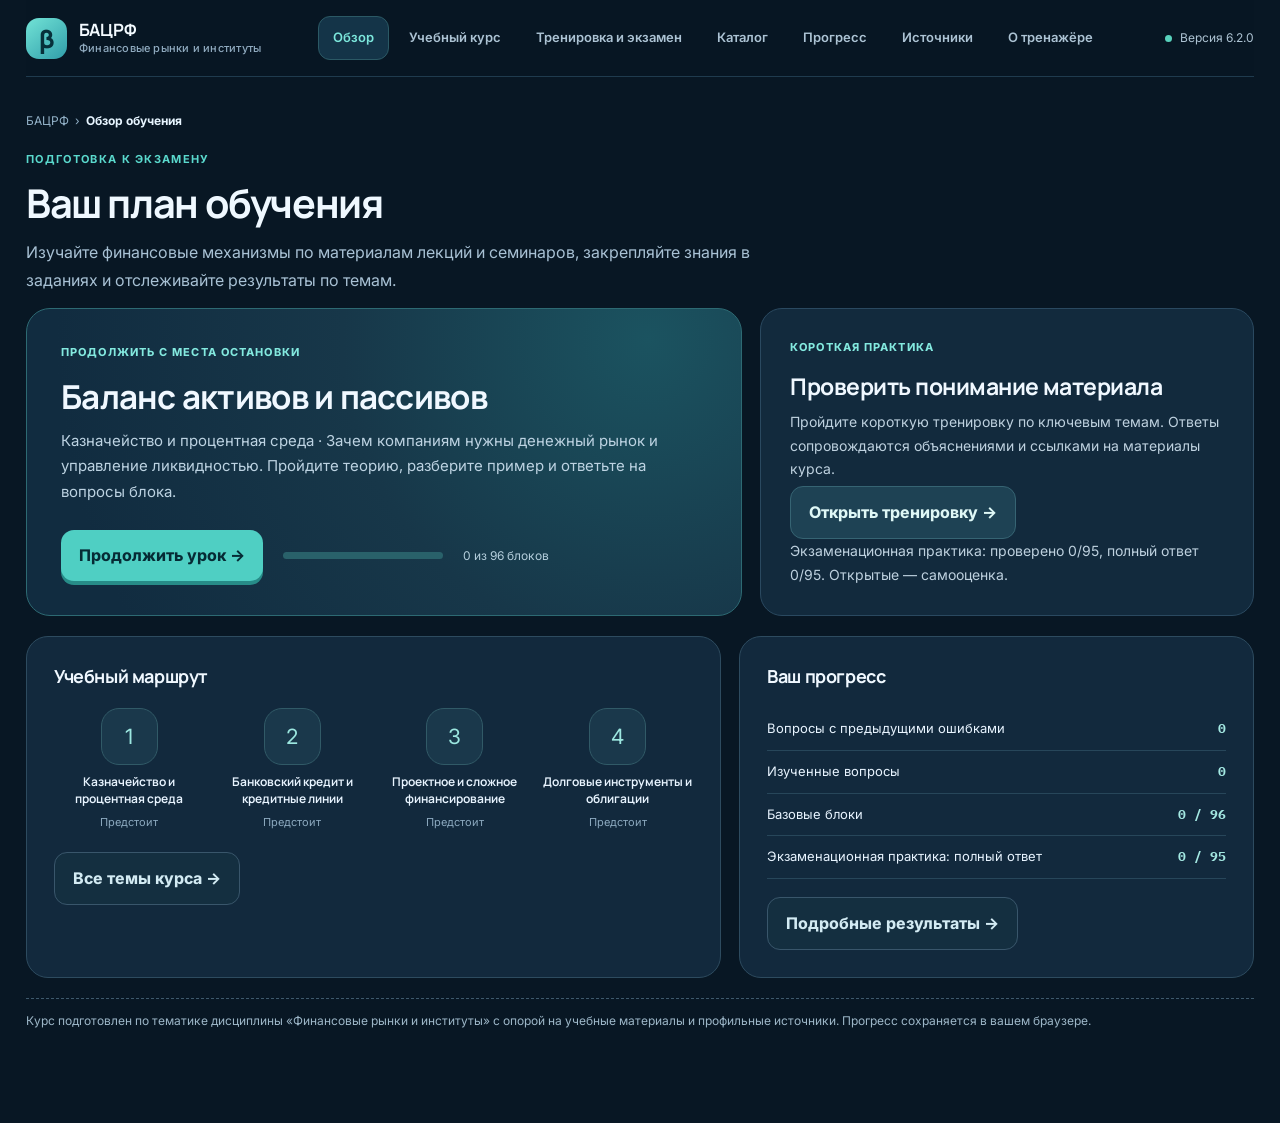
==== index.html @ e6737e9f "fix: resume aligned drafts and verify native mobile navigation" ====
<!DOCTYPE html>

<html lang="ru"><head><meta charset="utf-8"/><meta content="width=device-width,initial-scale=1" name="viewport"/>
<meta content="#081724" name="theme-color"/><title>Финансовые рынки и институты · Учебный тренажёр БАЦРФ</title>
<meta name="trainer-version" content="6.2.0"/><meta name="description" content="Учебный курс по финансовым рынкам и институтам: теория, понятные примеры, разбор формул, практические задания и пробный экзамен."/>
<link rel="preconnect" href="https://fonts.googleapis.com"><link rel="preconnect" href="https://fonts.gstatic.com" crossorigin><link href="https://fonts.googleapis.com/css2?family=IBM+Plex+Mono:wght@400;500;600&family=Inter:wght@400;500;600;700&family=Manrope:wght@400;500;600;700;800&display=swap" rel="stylesheet">
<style>
:root{--ink:#15253b;--mut:#63748c;--bg:#f3f6fa;--card:#ffffff;--edge:#dfe7ef;--blue:#1768c1;--blue2:#0e4d99;--teal:#087d83;--good:#11724f;--bad:#ad3c39;--shadow:0 8px 30px rgba(31,54,89,.08)}
*{box-sizing:border-box}body{margin:0;background:var(--bg);color:var(--ink);font:15px/1.52 system-ui,-apple-system,Segoe UI,Arial,sans-serif}button,input,select,textarea{font:inherit}button{cursor:pointer}a{color:var(--blue)}.wrap{max-width:1260px;margin:auto;padding:26px 24px 90px}
header{background:linear-gradient(120deg,#0b1629,#163557 80%,#176e84);color:#fff;padding:36px 40px;border-radius:24px;box-shadow:0 18px 48px rgba(13,27,49,.15)}.eyebrow{font-size:12px;font-weight:800;text-transform:uppercase;letter-spacing:.09em;color:#86d6e0}h1{font-size:32px;line-height:1.2;letter-spacing:-.03em;margin:8px 0 10px}header p{max-width:780px;margin:0 0 19px;color:#d0deec}
.stats{display:grid;grid-template-columns:repeat(4,1fr);gap:14px;margin:18px 0}.stat{background:var(--card);padding:19px 21px;border-radius:16px;border:1px solid var(--edge);box-shadow:var(--shadow)}.stat strong{display:block;font-size:27px;line-height:1.1;letter-spacing:-.025em}.stat span{font-size:12px;color:var(--mut)}
.layout{display:grid;grid-template-columns:300px minmax(0,1fr);gap:20px;align-items:start}.side,.main{background:var(--card);border:1px solid var(--edge);border-radius:20px;box-shadow:var(--shadow)}.side{padding:23px;position:sticky;top:12px}.main{min-height:560px;padding:26px}h2{font-size:21px;line-height:1.35;margin:0 0 10px}h3{font-size:17px;margin:0 0 12px}.muted{color:var(--mut)}.tiny{font-size:12px;color:var(--mut)}label.small{display:block;font-size:12px;font-weight:750;margin:16px 0 6px}select,.field{width:100%;border-radius:10px;padding:10px 12px;background:#fff;border:1px solid #cbd6e4;color:var(--ink)}textarea.field{min-height:125px;resize:vertical;line-height:1.5}.switch{display:flex;align-items:flex-start;gap:9px;margin:12px 0;font-size:13px}.switch input{accent-color:var(--teal);margin-top:4px}.btn{border:0;border-radius:11px;background:var(--blue);color:#fff;padding:11px 16px;font-weight:700}.btn:hover{background:var(--blue2)}.btn.secondary{background:#eaf2fc;color:#124e90}.btn.secondary:hover{background:#d6e8fa}.btn.ghost{background:white;color:var(--ink);border:1px solid var(--edge)}.btn.good{background:#127a59}.btn.bad{background:#a84b45}.btn:disabled{opacity:.45;cursor:not-allowed}.btn.full{width:100%}.btn.sm{font-size:13px;padding:8px 12px}.btnrow{display:flex;gap:9px;flex-wrap:wrap;align-items:center;margin-top:18px}.tabs{display:flex;gap:5px;flex-wrap:wrap;margin:0 0 23px;padding:4px;border-radius:13px;background:#f3f7fb;width:max-content;max-width:100%}.tab{border:0;background:transparent;padding:9px 14px;border-radius:9px;color:var(--mut);font-weight:750}.tab.active{background:#fff;color:var(--blue);box-shadow:0 2px 7px #19375912}.rule{height:1px;background:var(--edge);margin:18px 0}.progress{height:9px;background:#e7eef5;border-radius:50px;overflow:hidden;margin:12px 0 17px}.bar{height:100%;background:linear-gradient(90deg,#0a8895,#2487d1);width:0;transition:width .25s}.qmeta{display:flex;align-items:center;gap:7px;flex-wrap:wrap;margin:12px 0}.tag{font-size:11px;border-radius:99px;padding:4px 9px;background:#ecf3fc;color:#255886;font-weight:750}.tag.orange{background:#fff2da;color:#885d12}.tag.green{background:#e4f6ed;color:#08704c}.tag.purple{background:#f1edfc;color:#6648a0}.question{font-size:22px;font-weight:760;line-height:1.42;letter-spacing:-.018em;margin:17px 0 22px}.opt{display:flex;align-items:flex-start;gap:12px;padding:13px 15px;border:1px solid #d7e1ec;border-radius:13px;margin:9px 0;cursor:pointer;transition:background .15s,border-color .15s}.opt:hover{background:#f7fbff;border-color:#94bddf}.opt.selected{background:#eaf5fc;border-color:var(--blue)}.opt.correct{border-color:#80c5a2;background:#eaf8f0}.opt.incorrect{border-color:#ecb2a9;background:#fdf0ee}.opt input{margin:4px 0 0;accent-color:var(--blue);width:17px;height:17px;flex:none}.opt .optletters{font-weight:800;color:#7789a0;font-size:12px;display:inline-block;min-width:20px}.feedback{padding:17px 19px;border-radius:14px;background:#f3f7fc;border-left:4px solid var(--teal);margin:18px 0;white-space:pre-wrap}.feedback.good{background:#eef9f3;border-color:#168b60}.feedback.bad{background:#fff4f1;border-color:#c75d54}.feedback strong{display:block;margin-bottom:7px}.source{margin-top:15px;font-size:12px;color:#718398;border-top:1px dashed #d9e2ed;padding-top:12px}.source em{font-style:normal;background:#eaf0fa;border-radius:6px;padding:2px 6px}.empty{padding:56px 24px;text-align:center}.empty .glyph{font-size:42px;margin:0 0 12px}.wide{max-width:740px}.grid2{display:grid;grid-template-columns:1fr 1fr;gap:12px}.outline{border:1px solid #deebf3;background:#f9fcfe;padding:16px;border-radius:13px}.catalogItem{padding:17px;border-radius:13px;border:1px solid #e1e8f0;margin:9px 0}.catalogItem p{margin:7px 0}.catalogAnswer{white-space:pre-wrap;background:#f1f6f9;border-radius:9px;padding:12px;margin-top:12px}.mark{background:#fff3d8}.notice{background:#fff8e9;border:1px solid #f0d9a8;color:#725a29;padding:12px 14px;border-radius:11px;font-size:13px;margin:15px 0}.error{color:var(--bad);font-weight:700}.result{margin-top:17px;border-radius:13px;border:1px solid #dfe6ed;padding:18px}.textanswer{white-space:pre-wrap;color:#435572;font-style:italic}.score{display:flex;align-items:center;gap:14px}.scoreN{font-size:42px;font-weight:850;color:#1268b5;line-height:1}#toast{position:fixed;right:24px;bottom:24px;padding:12px 18px;background:#15304a;color:#fff;border-radius:12px;box-shadow:var(--shadow);display:none;z-index:20;max-width:350px}
@media(max-width:880px){.layout{grid-template-columns:1fr}.side{position:static}.stats{grid-template-columns:repeat(2,1fr)}header{padding:27px 23px}h1{font-size:27px}.main{padding:21px}.question{font-size:19px}}@media(max-width:500px){.layout{grid-template-columns:minmax(0,1fr)}.side,.main{min-width:0}.wrap{padding:12px 11px 70px}.stats{gap:8px}.stat{padding:15px 13px}.stat strong{font-size:23px}.side,.main{border-radius:15px}.grid2{grid-template-columns:1fr}.question{font-size:18px}}

.rubric{border:1px solid #c8dce8;border-radius:14px;background:#f4fafc;padding:17px;margin:17px 0}.rubricRow{display:flex;gap:10px;align-items:start;padding:9px 0;font-size:14px;cursor:pointer}.rubricRow input{margin:4px 0 0;accent-color:#0d7a83;width:18px;height:18px}.yourAnswer{margin:16px 0}.textanswer{white-space:pre-wrap;border-radius:10px;background:#f4f6fb;padding:12px;margin-top:8px}.confidence{display:flex;align-items:center;gap:12px;margin:12px 0}.confidence label{margin:0}.confidence select{width:auto;min-width:160px}.toolbar{display:flex;justify-content:space-between;align-items:center;gap:8px}.timer{font-variant-numeric:tabular-nums;color:#0b6573}.timer.urgent{color:#b14635}.diagGrid{display:grid;grid-template-columns:repeat(2,minmax(0,1fr));gap:14px}.diagnostic{border:1px solid var(--edge);padding:13px;border-radius:13px;margin:12px 0}.diagnostic>b{float:right}.diagnostic>span{font-size:13px;font-weight:700}.diagnostic>.progress{margin:10px 0 3px}.diagnostic>small{font-size:11px;color:var(--mut)}.result{border:1px solid var(--edge);border-radius:14px;padding:14px;margin:12px 0}.result>summary{cursor:pointer;display:flex;justify-content:space-between;gap:16px;align-items:start}.result>summary>b{font-weight:700;flex:1}.result>summary>span{white-space:nowrap}.notice{padding:13px;background:#edf5fb;color:#284f6e;border-radius:12px;font-size:13px;margin:13px 0}.catalogAnswer{padding:14px;border-radius:12px;background:#eff5fb;white-space:pre-line;margin-top:11px}.catalogItem{border:1px solid var(--edge);border-radius:13px;padding:15px;margin:12px 0}.catalogItem .qmeta{margin:0 0 12px}.stat strong{font-variant-numeric:tabular-nums}
@media(max-width:760px){.diagGrid{grid-template-columns:1fr}.result>summary{display:block}.result>summary>span{display:inline-block;margin:8px 0}.confidence{align-items:start;flex-direction:column}.toolbar{align-items:flex-start;flex-wrap:wrap}}

/* Version 2.3: navigable exam and feedback */
.examNavigator{margin:22px 0 4px;padding:17px;border:1px solid #bed2e4;border-radius:15px;background:#f8fbff}
.navHeading{display:flex;gap:8px;justify-content:space-between;align-items:center;flex-wrap:wrap;margin-bottom:12px}
.navTiles{display:grid;grid-template-columns:repeat(10,minmax(0,1fr));gap:5px}
.navTile{position:relative;border:1px solid #cbd7e5;border-radius:8px;min-width:0;min-height:35px;background:#fff;color:#263952;font-size:12px;font-weight:700;padding:4px;display:flex;align-items:center;justify-content:center}
.navTile.answered{background:#dff3e9;border-color:#9dc9b5;color:#0d5e42}.navTile.current{outline:2px solid #0d65bd;outline-offset:1px}.navTile.flagged{box-shadow:inset 0 -4px #d9a349}.flagIcon{position:absolute;top:-5px;right:1px;font-size:12px;color:#a2670a}
.examOverview{margin:15px 0}.overviewRow{width:100%;display:flex;gap:10px;align-items:center;text-align:left;background:#fff;border:1px solid var(--edge);border-radius:9px;margin:6px 0;padding:9px;color:var(--ink)}.overviewRow:hover{background:#f4f9ff}.overviewNum{font-weight:800;width:27px;flex-shrink:0}.overviewName{flex:1;overflow:hidden;white-space:nowrap;text-overflow:ellipsis}.overviewRow .tag{flex-shrink:0}
.tierResult{display:flex;gap:7px;flex-wrap:wrap;justify-content:space-between;align-items:center;margin:13px 0;padding:10px 12px;background:white;border:1px solid var(--edge);border-radius:8px}.tierResult b{color:#264964}
.analogy{padding:13px;background:#f5fbfa;border:1px solid #bbded4;border-radius:12px;margin:13px 0}.analogy p{margin:5px 0 12px}
.optionWhy{font-size:13px;line-height:1.5;color:#3d526e;margin-top:6px}.feedback{margin-top:12px}
@media(max-width:620px){.overviewRow{flex-wrap:wrap}.overviewName{width:calc(100% - 48px);flex:1 1 calc(100% - 48px)}.overviewRow .tag{font-size:10px}.examNavigator{padding:11px}.navTile{min-height:40px}}

/* Учебный курс v3 — изолированные классы интерфейса */
body.study-active .layout{grid-template-columns:minmax(0,1fr)}
body.study-active .layout>.side{display:none}
body.study-active .main{padding:20px}
.study-shell{display:grid;grid-template-columns:minmax(240px,300px) minmax(0,1fr);gap:19px;align-items:start}
.study-left{border:1px solid var(--edge);border-radius:16px;background:#f8fbff;overflow:hidden}
.study-head{padding:20px 18px;border-bottom:1px solid var(--edge)}
.study-head h2{font-size:22px}
.study-head p{font-size:13px;margin:8px 0 12px}
.study-kicker,.study-breadcrumb{color:var(--teal);font-weight:800;font-size:12px;letter-spacing:.02em}
.study-menu{max-height:690px;overflow-y:auto;padding:9px}
.study-seminar-head{font-size:12px;font-weight:850;letter-spacing:.04em;color:#56677f;padding:14px 8px 7px;text-transform:uppercase}
.study-item{border:1px solid transparent;background:transparent;border-radius:10px;padding:11px 10px;display:flex;gap:9px;width:100%;text-align:left;color:var(--ink);align-items:center;justify-content:space-between}
.study-item:hover{background:#ecf4fc}
.study-item.study-selected{background:#e8f3fc;border-color:#a9cce9}
.study-item b{display:block;font-size:12.5px;line-height:1.35}
.study-item small{display:block;color:#65758a;font-size:11px;margin-top:3px}
.study-item em{background:#e5eef8;border-radius:30px;padding:3px 6px;font-size:11px;color:#23628d;white-space:nowrap;font-weight:800;font-style:normal}
.study-mobile-nav{display:none}
.study-right{min-width:0;border:1px solid var(--edge);border-radius:17px;padding:24px;background:#fff}
.study-welcome{max-width:680px;padding:24px 0}
.study-welcome h2{font-size:26px}
.study-lesson>h2{margin:8px 0}
.study-steps{display:flex;gap:9px;flex-wrap:wrap;margin:20px 0}
.study-step{flex:1 1 170px;background:#f5f8fb;border:1px solid #d8e4ee;color:#4b5e73;text-align:left;border-radius:9px;padding:10px;font-size:12px;font-weight:700}
.study-step.current{background:#e9f2ff;border-color:#99bfe7;color:#1d5c99}
.study-step.completed{border-color:#b0d7c7}
.study-paper{border:1px solid #dae4ee;border-radius:15px;padding:22px;background:linear-gradient(#fff,#fcfdff)}
.study-paper>h2{font-size:23px;margin:8px 0 15px}

.study-solutions{margin:18px 0;padding:0;border:1px solid #d7e1eb;border-radius:11px;background:#fff}
.study-solutions>summary{cursor:pointer;padding:13px 16px;font-size:14px;font-weight:750;color:#235f90}
.study-solutions[open]>summary{border-bottom:1px solid #e3eaf2}
.study-solutions-body{padding:13px 17px}.study-solution{padding:15px 0;border-top:1px solid #e5ebf2}
.study-solution h4{font-size:15px;margin:0 0 8px;line-height:1.5;color:#223e57}
.study-solution p,.study-solution li{font-size:14px;line-height:1.66}

@media(max-width:550px){.study-solutions-body{padding:10px 12px}}

.study-task{margin-top:17px}
.study-task h3{font-size:19px;line-height:1.5;margin:10px 0 16px}
.study-excounter{font-size:13px;color:var(--teal);font-weight:800;margin-top:10px}
.study-qsource{font-size:12px;color:#58728a;font-weight:700}
.study-rubric{background:#f6f9fd;border:1px solid #e1e8f0;padding:15px;border-radius:11px}
.study-check{display:flex;gap:10px;align-items:flex-start;margin:10px 0;font-size:13px}
.study-check input{margin-top:4px}
.study-completion{text-align:center;padding:28px 6px;background:#f0faf5;border:1px solid #b8ddca;border-radius:14px}
.study-completion h2{margin:8px 0}
.study-done-icon{display:inline-grid;place-items:center;background:#148257;color:#fff;border-radius:50%;width:48px;height:48px;font-size:28px;font-weight:800}
.study-text{width:100%}
@media(max-width:850px){.study-shell{grid-template-columns:1fr}.study-shell>.study-left{display:none}.study-mobile-nav{display:block;background:#f5f9fd;border:1px solid #d7e2ef;border-radius:12px;margin-bottom:18px}.study-mobile-nav>summary{cursor:pointer;padding:12px 14px;color:#235c89;font-weight:800}.study-mobile-nav .study-head{padding:13px}.study-mobile-nav .study-menu{max-height:320px;overflow-y:auto;display:grid;grid-template-columns:repeat(2,minmax(0,1fr));gap:5px}.study-mobile-nav .study-seminar-head{grid-column:1/-1}.study-right{padding:15px}}
@media(max-width:550px){.study-mobile-nav .study-menu{grid-template-columns:1fr}.study-paper{padding:15px}.study-right{padding:12px}.study-paper>h2{font-size:20px}}

/* V4 visual design. Financial mechanisms, scoring and stored progress are unchanged. */
:root{--ink:#e8f4ff;--mut:#a8bed0;--bg:#081724;--card:#11283a;--edge:#29465a;--blue:#4fcfc3;--blue2:#75e5d8;--teal:#46ccbf;--good:#62d4a4;--bad:#f39c9c;--shadow:0 16px 48px rgba(0,10,23,.2);--surface-soft:#142f44;--text-weak:#90abc0;--gold:#f1c77c;--radius:18px}
html{scroll-behavior:smooth}body{background:var(--bg);color:var(--ink);font:16px/1.68 'Inter','Segoe UI',Arial,sans-serif;-webkit-font-smoothing:antialiased}button,input,select,textarea{font-family:inherit}button:focus-visible,a:focus-visible,select:focus-visible,textarea:focus-visible,input:focus-visible{outline:3px solid var(--gold);outline-offset:3px}a{color:#74e6dc}a:hover{color:#b3f8ef}
.wrap{max-width:1440px;padding:0 26px 72px}.app-topbar{position:sticky;top:0;z-index:60;background:rgba(8,23,36,.97);border-bottom:1px solid #1f3b4e;min-height:77px;display:flex;align-items:center;gap:25px;justify-content:space-between;padding:11px 0;backdrop-filter:blur(12px)}.brand{display:flex;align-items:center;gap:12px;min-width:235px;text-decoration:none}.brand-symbol{display:grid;place-items:center;width:41px;height:41px;border-radius:13px;color:#07303a;background:linear-gradient(140deg,#72e3d6,#309eaa);font-family:'Manrope',sans-serif;font-size:25px;font-weight:800}.brand strong{font:700 17px/1.15 'Manrope',sans-serif;color:#f3faff;display:block}.brand small{font:500 11px/1.5 'Inter',sans-serif;color:var(--text-weak);display:block;letter-spacing:.02em}.top-tabs{display:flex;align-items:center;gap:5px;flex-wrap:wrap;margin:0;padding:0;background:transparent;width:auto}.top-tabs .tab{color:#acc3d4;background:none;border:1px solid transparent;padding:10px 14px;font-weight:600;font-size:13px;border-radius:12px}.top-tabs .tab:hover{background:#112e41;color:#e7f6ff}.top-tabs .tab.active{color:#7ce7dc;background:#143448;border:1px solid #2b5965;box-shadow:none}.topbar-meta{white-space:nowrap;color:#aec4d4;font-size:12px;display:flex;align-items:center;gap:8px}.live-point{height:7px;width:7px;border-radius:50%;background:#58d1bc;display:inline-block}
.dashboard-head{display:none;padding:34px 0 14px}.dashboard-head .eyebrow{font-size:11px;color:#5ad9cd;letter-spacing:.12em;font-weight:700}.dashboard-head h1{font:700 clamp(30px,3.1vw,43px)/1.2 'Manrope','Inter',sans-serif;letter-spacing:-.035em;color:#eff8ff;margin:11px 0}.dashboard-head p{color:#a8c1d4;margin:0;line-height:1.75;max-width:760px}.dashboard-head .bread{color:#93b2c8;font-size:12px}.dashboard-head .bread b{color:#e7f5ff}.app-overview .dashboard-head{display:block}.stats{gap:12px;margin:20px 0 24px}.stat{background:#102536;border:1px solid #234255;padding:19px 22px;box-shadow:none;border-radius:16px}.stat strong{color:#edfaff;font:700 29px/1.2 'Manrope',sans-serif}.stat span{font-size:12px;color:#a2bbcd}
.layout{grid-template-columns:292px minmax(0,1fr);gap:18px}.side,.main{background:var(--card);border:1px solid var(--edge);box-shadow:none;border-radius:20px}.side{padding:24px;top:96px}.side h2{font:700 19px/1.3 'Manrope',sans-serif}.main{padding:28px;min-width:0}.app-overview .layout,.study-active .layout,.app-other .layout{grid-template-columns:minmax(0,1fr)}.app-overview .layout>.side,.study-active .layout>.side,.app-other .layout>.side{display:none}.app-overview .main,.study-active .main,.app-other .main{border:0;background:transparent;padding:0;min-height:0}.app-overview .stats{display:none}.tabs{display:none}.eyebrow{font-weight:750;color:#67ddd2}h1,h2,h3,h4{font-family:'Manrope','Inter',sans-serif;letter-spacing:-.022em;color:#f0f8ff}h2{font-size:23px;line-height:1.34}h3{font-size:18px;line-height:1.42}.muted,.tiny{color:var(--mut)}.tiny{font-size:12px}.qmeta{gap:8px}.tag{background:#193a4a;color:#8ee4dc;font-size:11px;border:1px solid #2b5662;padding:5px 10px;font-weight:650}.tag.orange{color:#ffdc9a;background:#483620;border-color:#785a34}.tag.green{color:#a4eed0;background:#1c4034;border-color:#336c52}.tag.purple{color:#c1b7fa;background:#2b3153;border-color:#50558d}.rule{background:#2a4458}.scoreN{color:var(--blue2)}
label.small{font-weight:650;color:#b8cede}select,.field,textarea.field{background:#102536;border:1px solid #37566b;color:#e7f5fc;border-radius:13px;padding:12px 13px}select option{background:#102536;color:#e7f5fc}textarea.field{line-height:1.75}.switch{color:#bfd4e1;font-size:13px}.switch input,.rubricRow input,.study-check input{accent-color:#4fcfc3}.btn{background:#4fcfc3;color:#062b35;border-radius:13px;padding:12px 18px;font-weight:750;box-shadow:0 4px 0 #278c88;transition:transform .15s,background .15s}.btn:hover{background:#74e4d6;transform:translateY(-1px)}.btn.secondary{background:#1e4254;color:#dff8f6;box-shadow:none;border:1px solid #366473}.btn.secondary:hover{background:#264d5e}.btn.ghost{background:#142f40;color:#d3ebf3;border:1px solid #39566b;box-shadow:none}.btn.good{background:#4fcfc3;color:#062b35}.btn.bad{background:#63363c;color:#ffd3d3;box-shadow:none}.btn:disabled{opacity:.5}.btnrow{gap:12px}.tab.active{color:#82e9dd}.progress{background:#244254}.bar{background:linear-gradient(90deg,#349bb1,#66e2d4)}.question{font:650 clamp(19px,2vw,24px)/1.48 'Manrope','Inter',sans-serif;letter-spacing:-.02em;color:#f1faff}.opt{background:#132e40;border:1px solid #345268;border-radius:16px;padding:16px 18px;color:#e3f2fa;line-height:1.55}.opt:hover{background:#19394b;border-color:#4ba4a7}.opt.selected{background:#18424c;border-color:#62d6c7}.opt.correct{border-color:#52bc98;background:#153c35}.opt.incorrect{border-color:#cb7b7e;background:#4b2a36}.opt input{accent-color:#59cfc2}.opt .optletters{color:#7bbbc3}.feedback,.notice{background:#153343;border:1px solid #2e5867;border-left:3px solid #4fcfc3;border-radius:14px;color:#d7ebf4}.feedback.good{background:#17392e;border-color:#458c70}.feedback.bad{background:#462934;border-color:#986374}.source{color:#9db7c8;border-top:1px dashed #3e596c}.source em{background:#234254;color:#d9ebf9;border:1px solid #345a70}.outline,.catalogItem,.diagnostic,.result{background:#112a3e;border:1px solid #2b4c60;border-radius:17px;color:#dfedf7}.catalogItem p{color:#c6d6e5}.catalogAnswer,.textanswer,.rubric{background:#142f42;color:#d8e8f5;border:1px solid #2c5163}.mark{background:#6b5127;color:#ffe2a7}.empty{padding:70px 25px}.empty h2{font-size:26px}.empty p{max-width:680px;margin:12px auto 25px;line-height:1.75}.timer{font-family:'IBM Plex Mono',monospace;color:#81e4db}.timer.urgent{color:#ffb8a8}
.examNavigator{background:#132b3f;border:1px solid #345668}.navTile{background:#172f42;border-color:#35546a;color:#d5e8f5;border-radius:10px;min-height:41px}.navTile.answered{background:#16463d;border-color:#347962;color:#acf6da}.navTile.current{outline-color:#66e2d6}.navTile.flagged{box-shadow:inset 0 -4px #e3bf74}.examOverview .overviewRow{background:#142e40;border-color:#345568;color:#d9ecf9;padding:14px 16px;border-radius:12px}.examOverview .overviewRow:hover{background:#1b4051}.tierResult{background:#172f40;border-color:#385668}.tierResult b,.optionWhy{color:#bcd5e4}.analogy{background:#14383a;border-color:#2b6e70}
/* Dashboard: Khan Academy-like progress hierarchy. */
.dashboard{display:grid;grid-template-columns:1.45fr 1fr;gap:18px}.dashboard-hero{min-height:258px;padding:34px;border-radius:24px;border:1px solid #2d6a73;background:radial-gradient(circle at 87% 10%,#1b5360,#173749 45%,#112c40 87%);display:flex;flex-direction:column;align-items:flex-start}.dashboard-hero .label,.dashboard-card .label{font-size:11px;letter-spacing:.1em;text-transform:uppercase;color:#83e9df;font-weight:750}.dashboard-hero h2{font:700 clamp(24px,2.6vw,33px)/1.28 'Manrope',sans-serif;margin:14px 0 10px}.dashboard-hero p{font-size:15px;line-height:1.7;color:#bdd3e2;max-width:680px;margin:0}.dashboard-bottom{display:flex;align-items:center;gap:20px;flex-wrap:wrap;margin-top:auto;padding-top:26px;width:100%}.dashboard-bottom small{color:#b4cedc;font-size:12px}.dash-mini-progress{height:7px;background:#29616a;width:160px;border-radius:999px;overflow:hidden}.dash-mini-progress>span{display:block;height:100%;background:#62e2d4}.dashboard-card{padding:29px;border-radius:22px;background:#122a3d;border:1px solid #2a4960;display:flex;flex-direction:column;min-height:258px}.dashboard-card h3{font:700 23px/1.35 'Manrope',sans-serif;margin:14px 0 8px}.dashboard-card p{font-size:14px;line-height:1.7;color:#bed1df;margin:0}.dashboard-card .btn{margin-top:auto;align-self:flex-start}.dashboard-sections{margin-top:20px;display:grid;grid-template-columns:1.35fr 1fr;gap:18px}.dashboard-module,.dashboard-progress{padding:27px;border:1px solid #2d4b5f;border-radius:22px;background:#12293d}.dashboard-module h3,.dashboard-progress h3{margin:0 0 18px}.module-steps{display:grid;grid-template-columns:repeat(4,1fr);gap:12px}.module-step{text-align:center}.module-step .bubble{width:57px;height:57px;border:1px solid #315a67;background:#1a384b;border-radius:18px;display:grid;place-items:center;font-size:21px;color:#9ce7e0;margin:0 auto 9px}.module-step.done .bubble{background:#173e37;color:#72dfba;border-color:#408976}.module-step.current .bubble{background:#463b29;border-color:#977c43;color:#ffdd9c}.module-step b{font:650 12px/1.4 'Manrope',sans-serif;display:block}.module-step small{color:#8ca9bf;font-size:11px}.metric-item{display:flex;justify-content:space-between;gap:12px;padding:10px 0;border-bottom:1px solid #27465a;font-size:13px}.metric-item:last-child{border-bottom:0}.metric-item b{font-family:'IBM Plex Mono',monospace;color:#a4e9e3}
/* Reading screen: Mintlify-inspired TOC / Brilliant reading and practice. */
.study-shell{grid-template-columns:250px minmax(0,1fr);gap:16px}.study-left{background:#11283b;border:1px solid #2b495f;border-radius:20px;position:sticky;top:94px;max-height:calc(100vh - 110px);overflow:hidden}.study-head{background:#132f43;border-color:#28475b;padding:20px}.study-head h2{font-size:20px;margin:8px 0}.study-head p{color:#aec4d7;font-size:12px;line-height:1.6}.study-kicker,.study-breadcrumb{color:#69d9ce}.study-menu{max-height:calc(100vh - 315px)}.study-seminar-head{color:#8fb4c7;font-size:11px;letter-spacing:.08em}.study-item{color:#cfe1ed;border-radius:12px;padding:12px}.study-item:hover{background:#1b3a4c}.study-item.study-selected{background:#183f4d;border-color:#417884}.study-item b{font:650 13px/1.45 'Inter',sans-serif}.study-item small{color:#9bb5c6}.study-item em{background:#244858;color:#98e5db}.study-right{border:1px solid #2b4a60;background:#11283b;border-radius:22px;padding:28px}.study-welcome{padding:25px 0;max-width:750px}.study-welcome h2{font-size:30px}.study-lesson{display:grid;grid-template-columns:minmax(0,1fr) 204px;gap:0 20px}.study-lesson>.study-breadcrumb,.study-lesson>h2,.study-lesson>p,.study-steps{grid-column:1/-1}.study-lesson>h2{font-size:clamp(23px,2.5vw,32px);line-height:1.3;margin:10px 0}.study-lesson>p{line-height:1.7}.study-steps{margin:20px 0 25px;gap:9px}.study-step{background:#163145;border:1px solid #355366;color:#b5cfe0;border-radius:13px;font-weight:600;padding:12px}.study-step.current{background:#234138;border-color:#4a977c;color:#bdffe1}.study-step.completed{border-color:#4a997e}.study-paper{grid-column:1;min-width:0;background:#102537;border:1px solid #2b4c60;border-radius:21px;padding:27px}.study-paper>h2{font-size:clamp(23px,2.2vw,29px);line-height:1.34}.study-paper .qmeta{margin-bottom:15px}.study-solutions{background:#112d40;border-color:#315166;border-radius:15px}.study-solutions>summary{color:#8de7dc;padding:17px}.study-solutions[open]>summary{border-bottom-color:#315166}.study-solution{border-color:#294b60}.study-solution h4{color:#ecf8ff}.study-solution p,.study-solution li{color:#cadddf}.study-qsource{color:#9ecbda}.study-excounter{color:#85dfd5}.study-rubric{background:#142e42;border-color:#34596b}.study-completion{background:#163a36;border-color:#367d6a}.study-done-icon{background:#348d75}.study-mobile-nav{border-color:#345467;background:#132c3e}.study-mobile-nav>summary{color:#93e3db}
@media(max-width:1200px){.study-lesson{grid-template-columns:minmax(0,1fr)}.study-paper{grid-column:1}.study-shell{grid-template-columns:224px minmax(0,1fr)}.app-topbar{gap:12px}.brand{min-width:205px}.top-tabs .tab{padding:9px 11px}}
@media(max-width:950px){.app-topbar{flex-wrap:wrap}.topbar-meta{display:none}.top-tabs{flex:1}.top-tabs .tab{padding:9px 10px}.dashboard,.dashboard-sections{grid-template-columns:1fr}.layout{grid-template-columns:1fr}.layout>.side{position:static}.stats{grid-template-columns:repeat(2,1fr)}.main{padding:23px}.study-shell{grid-template-columns:1fr}.study-shell>.study-left{display:none}.study-mobile-nav{display:block}.study-right{padding:19px}.study-mobile-nav .study-head{padding:12px}.study-mobile-nav .study-menu{grid-template-columns:repeat(2,minmax(0,1fr))}.study-mobile-nav .study-seminar-head{grid-column:1/-1}}
@media(max-width:620px){.wrap{padding:0 14px 70px}.app-topbar{min-height:75px;gap:9px;padding:10px 0}.brand{min-width:0;flex:1}.brand strong{font-size:15px}.brand small{font-size:10px}.brand-symbol{width:36px;height:36px}.top-tabs{overflow-x:auto;flex-wrap:nowrap;width:100%;order:2;scrollbar-width:none}.top-tabs::-webkit-scrollbar{display:none}.top-tabs .tab{flex-shrink:0;font-size:12px;padding:9px 11px}.dashboard-head{padding:22px 0 8px}.dashboard-head h1{font-size:29px}.dashboard-head p{font-size:14px}.dashboard-hero,.dashboard-card{min-height:0;padding:24px}.dashboard-hero h2{font-size:26px}.dashboard-bottom{margin-top:5px}.dash-mini-progress{width:120px}.dashboard-module,.dashboard-progress{padding:20px}.module-steps{grid-template-columns:repeat(2,1fr);gap:18px}.stat{padding:15px}.stat strong{font-size:24px}.side,.main{border-radius:16px}.main{padding:19px}.question{font-size:19px}.study-right{padding:13px}.study-paper{padding:17px}.study-paper>h2{font-size:23px}.study-mobile-nav .study-menu{grid-template-columns:1fr}.study-step{flex:1 1 100%;font-size:12px}.study-lesson>h2{font-size:25px}.opt{padding:15px}.navTiles{grid-template-columns:repeat(5,minmax(0,1fr))}}
@media(prefers-reduced-motion:reduce){html{scroll-behavior:auto}*,*:before,*:after{transition-duration:.001ms!important;animation-duration:.001ms!important}}
/* Specificity: top navigation must remain visible in all modes. */
.tabs.top-tabs{display:flex}
body.study-active .layout,body.app-overview .layout,body.app-other .layout{grid-template-columns:minmax(0,1fr)}
body.study-active .layout>.side,body.app-overview .layout>.side,body.app-other .layout>.side{display:none}
body.study-active .main,body.app-overview .main,body.app-other .main{padding:0;border:0;background:transparent;min-height:0}
@media(max-width:620px){.tabs.top-tabs{display:flex;flex-wrap:nowrap}}
/* Statistics remain in DOM for the stable application logic; overview has its own progress components. */
.stats{display:none}
/* Compact mobile navigation with explicit disclosure. */
.mobile-menu{display:none}
.mobile-menu summary{list-style:none;cursor:pointer;background:#17384b;border:1px solid #2e6572;border-radius:12px;color:#aaf5eb;font-size:13px;font-weight:700;padding:11px 14px}
.mobile-menu summary::-webkit-details-marker{display:none}
.mobile-tabs{position:absolute;right:0;top:60px;z-index:90;min-width:240px;padding:8px;background:#102b40;border:1px solid #35576b;box-shadow:0 15px 35px #0006;border-radius:16px;display:flex;flex-direction:column;gap:4px}
.mobile-tabs .tab{width:100%;text-align:left;color:#d0e6f2;padding:12px 13px}
.mobile-tabs .tab.active{background:#214954;color:#93f3e6}
@media(max-width:620px){.top-tabs{display:none!important}.mobile-menu{display:block;position:relative}.mobile-tabs{right:0;top:43px}.app-topbar{flex-wrap:nowrap}.brand{order:0}.mobile-menu{order:2}.app-topbar .topbar-meta{display:none}}

/* Version 5.0: expanded course built atop stable quiz and save model */
.v5-learning{font-size:16px;line-height:1.85;color:#d6e7f1}
.v5-learning p{line-height:1.88;margin:11px 0 18px}
.v5-learning h3{font-family:Manrope,Inter,sans-serif;font-size:clamp(20px,2.25vw,26px);font-weight:700;letter-spacing:-.025em;margin:4px 0 18px;color:#f1fbff}
.v5-learning h4{color:#e9f8fd;font-size:16px;font-weight:700;margin:17px 0 7px}
.v5-learning h5{color:#77d9cd;font-size:14px;margin:16px 0 5px}

.v5-smallcap{display:inline-block;font-size:11px!important;font-weight:800;letter-spacing:.09em;text-transform:uppercase;color:#64daca}

.v5-learning{overflow-wrap:anywhere}
.v5-level{padding:24px 0 28px;border-bottom:1px solid #2b455a;scroll-margin-top:110px}
.v5-level-head{display:flex;gap:15px;align-items:flex-start;margin-bottom:17px}
.v5-level-count{display:grid;place-items:center;border-radius:13px;background:#163b4c;border:1px solid #327b78;min-width:42px;height:42px;color:#67e5d8;font:700 16px 'IBM Plex Mono',monospace}
.v5-level-head h3{margin:0!important}

.v5-bullets{padding-left:23px}
.v5-bullets li{margin:8px 0;line-height:1.75}

.v5-definition-list{display:grid;gap:9px;margin:0}
.v5-definition-list>div{background:#112b3b;border:1px solid #244656;padding:15px 17px;border-radius:12px}
.v5-definition-list dt{font-size:15px;color:#ecf8ff;font-weight:700;margin-bottom:3px}
.v5-definition-list dd{font-size:15px;color:#bad1df;line-height:1.7;margin:0}
.v5-term-mark{color:#7eeade;background:#153e48;border-radius:4px;padding:2px 4px}
.v5-inline-term{background:#1b4850;color:#a3f2e9;border-radius:4px;padding:0 2px;font-weight:700}
.v5-worked-example{background:#172e40;border-left:4px solid #58cfbf;padding:18px 22px;border-radius:0 12px 12px 0;margin:17px 0}
.v5-worked-example strong{color:#8ff1e4}

.v5-formulas{padding:20px 0 15px;scroll-margin-top:105px}
.v5-formulas .v5-muted{font-size:14px;color:#a8c2d1}
.v5-formula{margin:12px 0;border-radius:15px;border:1px solid #38606e;background:#102938;overflow:hidden}
.v5-formula summary{list-style:none;cursor:pointer;padding:18px;display:flex;gap:12px;align-items:center;color:#eaf7fc}
.v5-formula summary::-webkit-details-marker{display:none}
.v5-formula summary b{font-size:15px;display:block}
.v5-formula[open] summary{background:#183e4c}
.v5-formula-num{display:grid;place-items:center;width:31px;height:31px;flex:0 0 31px;background:#194a50;color:#6ee9d8;border-radius:10px;font:700 13px 'IBM Plex Mono',monospace}
.v5-expression{display:block;font-family:'IBM Plex Mono',monospace;font-size:clamp(13px,1.55vw,17px);white-space:normal;overflow-wrap:anywhere;color:#73eddd;margin-top:5px}
.v5-chevron{margin-left:auto;color:#9cc9d0}
.v5-formula[open] .v5-chevron{transform:rotate(180deg)}
.v5-formula-body{padding:16px 20px 21px}
.v5-formula-body p{font-size:15px;line-height:1.8}
.v5-vars{display:grid;gap:1px;border:1px solid #36586a;border-radius:12px;overflow:hidden;margin:10px 0 20px}
.v5-var{display:grid;grid-template-columns:minmax(96px,155px) minmax(0,1fr) minmax(80px,150px);gap:10px;align-items:center;padding:11px 12px;background:#163347;font-size:13px}
.v5-var:nth-child(2n){background:#102b3c}
.v5-symbol{font-family:'IBM Plex Mono',monospace;color:#8af1e3;font-weight:700;overflow-wrap:anywhere}
.v5-unit{color:#97b4c6;font-size:12px}
.v5-step-example{background:#193d43;border:1px solid #2f6260;border-radius:12px;padding:8px 15px;margin:10px 0 20px}

.v5-exam-foot{border-top:1px solid #315c66;padding-top:11px;margin-top:18px;color:#a6d0d4;font-size:12px}
.v5-provenance{margin:22px 0;padding:14px 18px;border:1px solid #2f5165;border-radius:12px;color:#aec6d2;font-size:13px;background:#10293c}
.v5-provenance strong{color:#d6eef5}
.v5-provenance p{font-size:13px;line-height:1.7;margin:7px 0 0}
.v5-actions{margin-top:28px}
@media(max-width:750px){.v5-learning{font-size:15px}.v5-level{padding:18px 0 23px}.v5-level-head{gap:10px}.v5-level-count{min-width:36px;height:36px}.v5-var{grid-template-columns:minmax(70px,95px) minmax(0,1fr)}.v5-unit{grid-column:2;margin-top:-5px}.v5-formula summary{padding:13px}.v5-formula-body{padding:12px}}

/* Consistent presentation of detailed and compact learning modes */
.v5-view-switch{display:flex;gap:6px;padding:5px;margin:14px 0 22px;background:#102a3c;border:1px solid #2b5264;border-radius:13px;flex-wrap:wrap}
.v5-view-btn{font:inherit;background:transparent;color:#adcbd8;font-weight:700;font-size:14px;border:0;border-radius:10px;padding:12px 16px;cursor:pointer;flex:1;min-width:170px;transition:background .15s}
.v5-view-btn.current{background:#285469;color:#f3fcff;box-shadow:0 2px 8px #08172470}
.v5-view-btn:focus-visible{outline:3px solid #7df1dd;outline-offset:2px}
.v5-digest{padding:22px 22px 25px;background:#112c3c;border:1px solid #356076;border-radius:17px}
.v5-digest h3{margin:8px 0 18px}.v5-digest h4{margin:22px 0 10px;color:#ecfbff}
.v5-digest .v5-definition-list{gap:7px}
.v5-digest .v5-definition-list>div{border:0;border-bottom:1px solid #315064;border-radius:0;padding:10px 4px;background:none}
.v5-digest-formulas{display:grid;gap:10px}
.v5-digest-formulas>div{border:1px solid #315a65;background:#153847;border-radius:12px;padding:12px 16px}
.v5-digest-formulas strong{font-size:14px}.v5-digest-formulas code{display:block;font-size:15px;white-space:normal;overflow-wrap:anywhere;color:#83eeda;margin:7px 0}
.v5-digest-formulas p{font-size:14px;margin:8px 0 0;color:#c5dce6}
.v5-practice-cue{border:1px solid #385f70;border-radius:10px;padding:10px 15px;margin:16px 0}
.v5-practice-cue summary{cursor:pointer;color:#8be8da;font-weight:700}
.v5-practice-cue p{font-size:14px}
@media(max-width:650px){.v5-digest{padding:16px}.v5-view-btn{padding:11px 9px;min-width:125px;font-size:12px}}

/* v5.0.2: beginner-first pedagogy without duplicated legacy foundation text */
.v502-beginner .v5-level-head{margin-bottom:17px}
.v502-level-subtitle{margin:5px 0 0;color:#a5c7d2;font-size:13px}
.v502-intro-part{position:relative;padding:14px 18px;margin:0 0 11px;border-left:3px solid #4caaa9;background:#163545;border-radius:0 12px 12px 0}
.v502-intro-part h4{font-size:15px;color:#a9eee7;margin:0 0 7px;line-height:1.45}
.v502-intro-part p{margin:0;color:#e1eaf1;line-height:1.78;font-size:15.5px}
.v502-intro-part strong{color:#b2f5de;font-weight:750}
.v502-glossary{padding:14px;margin-top:18px;background:#102a38;border:1px solid #385b67;border-radius:12px}
.v502-glossary summary{font-weight:750;cursor:pointer;color:#d5f4e9}
.v502-glossary dl{margin-top:14px}
.v502-authorities{display:flex;gap:12px;flex-wrap:wrap;padding:12px;margin:12px 0 16px;border:1px solid #345b68;border-radius:10px;font-size:13px;align-items:center}
.v502-authorities a{color:#9eecde;text-decoration:underline;text-underline-offset:3px}
.v502-authorities strong{color:#e8f6f4}
@media(max-width:650px){.v502-intro-part{padding:12px;margin-bottom:8px}.v502-intro-part p{font-size:14.5px;line-height:1.7}}

/* Источники: спокойная типографика и полноценная навигация на любом экране. */
.course-provenance{background:#10293c;border:1px solid #36546a;color:#c0d4e0}
.course-provenance summary{cursor:pointer;list-style:none;font-weight:760;color:#e0f1f5;display:flex;gap:12px;justify-content:space-between;align-items:center}
.course-provenance summary::-webkit-details-marker{display:none}
.course-provenance summary::before{content:'▸';color:#75ced1}
.course-provenance[open] summary::before{content:'▾'}
.course-provenance summary span{font-weight:500;font-size:12px;color:#9eb8ca}
.course-provenance-body{border-top:1px solid #39556b;margin-top:13px;padding-top:8px}
.course-provenance-body ul{padding-left:19px;margin:8px 0 13px}
.course-provenance-body li{margin:9px 0}
.course-provenance-body li b{font-weight:700}
.course-doc-meta{display:block;color:#b1c8d9;font-size:12px}
.course-provenance-body p{color:#c1d4df}
.course-provenance-body .course-notes{color:#9fb9c9;overflow-wrap:anywhere}
.course-source-link{background:none;border:0;padding:7px 0;color:#91d9e2;font-weight:750;cursor:pointer;text-align:left}
.course-source-link:hover{text-decoration:underline}
.course-sources-page{max-width:950px}
.course-sources-intro h2{font-size:clamp(25px,3vw,32px);margin:6px 0 10px}
.course-sources-intro>p{line-height:1.75}
.course-source-pref{display:flex;align-items:center;gap:10px;background:#edf5fa;border:1px solid #d9e4ec;border-radius:12px;padding:14px 16px;font-weight:700;margin:17px 0}
.course-source-pref input{accent-color:#0c8391;width:18px;height:18px}
.course-source-grid{display:grid;grid-template-columns:repeat(auto-fit,minmax(min(100%,370px),1fr));gap:15px;margin-top:28px}
.course-source-card{background:#fff;border:1px solid #d9e4eb;border-radius:15px;padding:19px;min-width:0}
.course-source-card h3{font-size:18px;margin:10px 0}
.course-source-card>p{line-height:1.65}
.course-source-head{display:flex;justify-content:space-between;gap:10px;align-items:center}
.course-pages{font-size:12px;color:#718297}
.course-source-facts{display:grid;gap:7px;color:#68798b;font-size:12px;overflow-wrap:anywhere}
.course-scope{background:#edf5f5;padding:11px;border-radius:9px;font-size:13px}
.course-related{border-top:1px solid #e0e8ee;margin-top:15px;padding-top:13px}
.course-related summary{cursor:pointer;font-weight:750;font-size:13px;color:#25677e}
.course-related-grid{display:grid;gap:7px;padding-top:12px}
.course-related-link{display:block;text-align:left;border:1px solid #dce5ec;background:#f8fbfc;color:#173c55;padding:9px 10px;border-radius:9px;font-size:13px;cursor:pointer}
.course-related-link:hover{border-color:#79b1c0;background:#edf6f7}
.course-related-link small{display:block;color:#647e8a;margin-top:3px;font-size:11px}
.course-epilogue{background:#edf3f6;border-radius:15px;padding:19px 21px;margin-top:23px;line-height:1.7}
@media(max-width:760px){.course-source-grid{grid-template-columns:1fr}.course-provenance summary{align-items:flex-start}.course-source-card{padding:15px}}

.course-source-pref{color:#173b4a}
.course-source-card{color:#17364e}
.course-source-card h3,.course-source-card>p{color:#17364e}
.course-source-card .course-scope{color:#325967}

.study-qcourse{border:1px solid #355369;background:#112d41;padding:10px 13px;border-radius:10px;margin:11px 0 17px;color:#c1dbe5;font-size:12px;line-height:1.6}
.source .course-source-link{color:#156c8c}

.v5-term-source{font-size:11px;font-weight:600;text-decoration:none;color:#8ed4e2;margin-left:11px;letter-spacing:0}
.v5-term-source:hover{text-decoration:underline}

/* FRI 5.0.9 · учебная навигация, ловушки и финансовые мини-модели */
.fri-learning-summary{display:grid;gap:5px;padding:10px 12px;border:1px solid var(--edge);border-radius:10px;background:#f5f9fd;color:#39536e;font-size:12px;margin:10px 0}
.fri-search-label{display:block;font-size:12px;color:#617187;margin:15px 0;font-weight:700}
.fri-study-search{display:block;width:100%;border:1px solid #c8d7e8;padding:9px 11px;border-radius:9px;background:white;color:#193551;margin-top:5px;font-size:14px}
.study-item[hidden]{display:none!important}
.fri-insight{display:grid;gap:16px;padding-top:10px}.fri-card{background:#fff;border:1px solid #dbe5f0;border-radius:14px;padding:20px 22px;box-shadow:0 1px 3px #0a2f520b}
.fri-card h3{font-size:19px;color:#183d62;letter-spacing:-.01em;margin:6px 0 11px}.fri-eyebrow{font-size:11px;letter-spacing:.12em;color:#71859c;font-weight:800}
.fri-card p{line-height:1.7}.fri-reading-meta{font-size:12px;color:#67809a;margin-top:12px}.fri-tip{border-left:3px solid #e3b366;background:#fff9eb;border-radius:7px;padding:12px 15px;margin:15px 0;color:#654f2c}.fri-tip p{margin:4px 0 0}
.fri-trap-question{background:#f7faff;border:1px solid #dce8f5;border-radius:12px;padding:15px}.fri-trap-title{font-size:12px;font-weight:800;letter-spacing:.04em;color:#516a85;text-transform:uppercase}
.fri-trap-question>p{font-size:17px;font-weight:650;margin:10px 0 14px}.fri-choices{display:flex;gap:8px;flex-wrap:wrap}.fri-trap-feedback{font-size:13px;color:#64788d;margin-top:11px}
.fri-trap-why{border-top:1px solid #dbe5f0;margin-top:10px;padding-top:12px;line-height:1.7}.fri-good{color:#127554}.fri-bad{color:#b44643}.fri-textlink{border:0;background:transparent;color:#1670b3;text-decoration:underline;cursor:pointer}
.fri-concept-list{display:grid;gap:7px}.fri-concept-list details{border:1px solid #e3ebf4;border-radius:9px;padding:11px 13px}.fri-concept-list summary{cursor:pointer;font-weight:720;color:#244a73}.fri-concept-list p{margin:10px 0 0}
.fri-lab-label{display:flex;flex-wrap:wrap;justify-content:space-between;gap:8px;color:#4b6581;font-size:14px;margin:13px 0}.fri-lab-label strong{color:#183d62}.fri-lab input[type=range]{width:100%;accent-color:#2664ad}.fri-lab-result{margin:15px 0;background:#f6f9fe;border:1px solid #e0e9f5;border-radius:11px;padding:15px}
.fri-lab-result p{margin:10px 0 0}.fri-lab-figure{font:800 29px/1.2 system-ui,sans-serif;color:#1e598f}.fri-lab-row{display:grid;grid-template-columns:1fr auto;gap:5px 13px;align-items:center;margin-bottom:12px}.fri-lab-row span{font-weight:660}.fri-lab-row b{font-size:12px;text-align:right;font-weight:650;color:#566f8b}
.fri-lab-track{grid-column:1/-1;height:12px;border-radius:20px;overflow:hidden;background:#d3e9dd}.fri-lab-track i{display:block;height:100%;background:#ce776b;transition:width .12s}
.fri-followup{display:grid;gap:8px;border:1px solid #c9dcea;background:#f4faff;border-radius:11px;padding:13px 15px;margin-top:12px;white-space:normal}.fri-followup strong{font-size:12px;color:#2b587a}.fri-followup span{font-size:14px}.fri-followup button{justify-self:start}
@media(max-width:600px){.fri-card{padding:14px}.fri-lab-row{grid-template-columns:1fr}.fri-lab-row b{text-align:left}}
@media(prefers-reduced-motion:reduce){.fri-lab-track i{transition:none}}

/* 5.0.10: unified dark presentation for learning labs, misconceptions and search */
.v5-learning .fri-insight{color:#d6e7f1}
.v5-learning .fri-card{background:#112e40;border:1px solid #355669;color:#d9eaf4;box-shadow:0 6px 20px rgba(3,14,25,.16)}
.v5-learning .fri-card h3{color:#f0faff}
.v5-learning .fri-eyebrow,.v5-learning .fri-reading-meta{color:#9cc3d2}
.v5-learning .fri-card p{color:#cfe2ed}
.v5-learning .fri-tip{background:#352f26;border-left-color:#ddbc79;color:#f5deb3}
.v5-learning .fri-tip p{color:#f0ddbb}
.v5-learning .fri-trap-question{background:#153447;border-color:#3b6072;color:#e2f2fa}
.v5-learning .fri-trap-title,.v5-learning .fri-trap-feedback{color:#a8c9d9}
.v5-learning .fri-trap-question>p{color:#e8f8ff}
.v5-learning .fri-trap-why{border-color:#34576b;color:#d2e5f0}
.v5-learning .fri-good{color:#94ecc3}.v5-learning .fri-bad{color:#ffb6ae}
.v5-learning .fri-textlink{color:#87e4da}
.v5-learning .fri-concept-list details{background:#153548;border-color:#375d70;color:#d4e7ef}
.v5-learning .fri-concept-list summary{color:#94e7de}
.v5-learning .fri-concept-list p{color:#d2e7f0}
.v5-learning .fri-lab-label{color:#c1d9e6}
.v5-learning .fri-lab-label strong{color:#f0fbff}
.v5-learning .fri-lab-result{background:#133244;border-color:#365e71;color:#e0eff6}
.v5-learning .fri-lab-figure{color:#82e8db}
.v5-learning .fri-lab-row b{color:#acc9d9}
.v5-learning .fri-lab-track{background:#2a5654}
.v5-learning .fri-lab-track i{background:#e09b85}
.v5-learning .fri-followup{background:#173748;border-color:#41677a;color:#dbeef6}
.v5-learning .fri-followup strong{color:#92e4dc}
.v5-learning .fri-followup span{color:#e2f1f8}
.study-left .fri-learning-summary,.study-mobile-nav .fri-learning-summary{background:#163849;border-color:#345d6d;color:#c3dce8}
.study-left .fri-search-label,.study-mobile-nav .fri-search-label{color:#a9cbd8}
.study-left .fri-study-search,.study-mobile-nav .fri-study-search{background:#112c3e;border:1px solid #416476;color:#e8f7fc}
.fri-study-search::placeholder{color:#8caebf}
.fri-study-search:focus-visible,.fri-card button:focus-visible,.fri-concept-list summary:focus-visible{outline:2px solid #79e4d5;outline-offset:3px}
@media(max-width:600px){.v5-learning .fri-card{padding:16px}.v5-learning .fri-trap-question{padding:13px}}

/* 5.0.10: accessible scenario-first teaching inside detailed theory */
.v510-story{margin:0 0 20px;padding:19px 23px;background:#123e45;border:1px solid #3f7775;border-left:4px solid #6bd7c7;border-radius:0 15px 15px 0;color:#e2f8f3}
.v510-story-label{display:block;margin-bottom:8px;color:#89f1dd;font:800 11px/1.5 'Inter',sans-serif;letter-spacing:.1em;text-transform:uppercase}
.v510-story p{color:#e3f3f0!important;font-size:16px;line-height:1.85;margin:0}
.v510-story mark{color:#a6f0e5;background:#1a5251}
@media(max-width:620px){.v510-story{padding:15px 16px}.v510-story p{font-size:15px;line-height:1.75}}

/* 5.0.12: sidebar height never clips independent topic scroll */
@media(min-width:951px){
 .study-shell{grid-template-columns:minmax(290px,315px) minmax(0,1fr)}
 .study-left{display:flex;flex-direction:column;min-height:0;height:calc(100dvh - 105px);max-height:calc(100dvh - 105px);overflow:hidden}
 .study-left .study-head,.study-left .fri-learning-summary,.study-left .fri-search-label,.study-left .study-source-shortcut,.study-left .fri-expand-syllabus{flex:0 0 auto}
 .study-left .study-head{padding:14px 16px}
 .study-left .study-head p{margin:5px 0}
 .study-left .study-menu{flex:1 1 auto;min-height:90px;max-height:none;overflow-y:auto;overscroll-behavior:contain;scrollbar-color:#4f8a94 #132e40}
 .study-left .study-item{padding:8px 10px}
 .study-left .study-item small{line-height:1.36}
}
.fri-expand-syllabus{display:flex;width:calc(100% - 16px);margin:6px 8px 5px;align-items:center;justify-content:space-between;gap:8px;background:#1c434e;border:1px solid #45867f;border-radius:10px;color:#a9f2e8;font-weight:700;font-size:12px;padding:10px 12px;cursor:pointer;text-align:left}
.fri-expand-syllabus:hover,.fri-expand-syllabus:focus-visible{outline:2px solid #79e2d5;outline-offset:2px}
.study-mobile-nav .study-menu{max-height:min(65dvh,620px);overflow:auto}
.study-source-shortcut .btn{max-width:100%;white-space:normal;line-height:1.45}
.fri-syllabus-dialog{width:min(96vw,980px);max-height:min(92dvh,850px);overflow:auto;color:#dcedf6;background:#10293b;border:1px solid #4a7181;border-radius:20px;padding:22px;box-shadow:0 24px 100px #0009}
.fri-syllabus-dialog::backdrop{background:#020b13c9;backdrop-filter:blur(4px)}
.fri-syllabus-dialog h2,.fri-syllabus-dialog h3{color:#eefbff}
.fri-syllabus-dialog p{color:#b9d2df}
.fri-syllabus-top{display:flex;align-items:start;justify-content:space-between;gap:12px}
.fri-syllabus-close{border:1px solid #668594;background:#21485a;border-radius:10px;color:#edffff;padding:8px 12px;cursor:pointer}
.fri-syllabus-search{display:block;width:100%;margin:16px 0;background:#17394a;border:1px solid #567486;color:#fff;border-radius:10px;padding:12px}
.fri-syllabus-tabs{display:flex;gap:8px;flex-wrap:wrap}
.fri-syllabus-tabs button{background:#1b4052;color:#bcdde7;border:1px solid #42677b;border-radius:9px;padding:9px 13px;cursor:pointer}
.fri-syllabus-tabs button[aria-pressed=true]{background:#235d5b;color:#dffff8;border-color:#69b8aa}
.fri-syllabus-results{margin-top:14px;display:grid;gap:14px}
.fri-syllabus-group{border:1px solid #31586c;border-radius:12px;padding:11px}
.fri-syllabus-group h3{font-size:14px;margin:0 0 10px}
.fri-syllabus-grid{display:grid;grid-template-columns:repeat(2,minmax(0,1fr));gap:8px}
.fri-syllabus-topic{border:1px solid #395f70;background:#173548;color:#ecf8fd;padding:12px;border-radius:10px;text-align:left;cursor:pointer;display:grid;gap:4px}
.fri-syllabus-topic small{color:#b3cbdc}
.fri-syllabus-topic:hover,.fri-syllabus-topic:focus-visible{border-color:#76e1d3;outline:1px solid #76e1d3}
.fri-syllabus-empty{color:#f1d79a}
@media(max-width:620px){.fri-syllabus-dialog{width:100vw;max-height:100dvh;height:100dvh;border:0;border-radius:0;padding:14px}.fri-syllabus-grid{grid-template-columns:1fr}}

.fri-comparisons .fri-comparison{margin:10px 0;border:1px solid #43697a;border-radius:12px;background:#133648;overflow:hidden}
.fri-comparison summary{display:flex;align-items:center;gap:10px;cursor:pointer;padding:13px 15px;color:#e8f7ff;font-weight:700}
.fri-comparison summary:hover,.fri-comparison summary:focus-visible{background:#1b465a;color:#fff}
.fri-comparison-number{display:inline-flex;align-items:center;justify-content:center;flex:none;width:26px;height:26px;border-radius:50%;color:#061e24;background:#9fe5db;font-size:13px}
.fri-comparison-body{padding:2px 16px 17px;color:#e5f3fa}
.fri-comparison-scenario{padding:11px 13px;border-radius:9px;background:#245063;line-height:1.6}
.fri-comparison-grid{display:grid;grid-template-columns:repeat(2,minmax(0,1fr));gap:10px}
.fri-comparison-grid>div{padding:13px;border:1px solid #426a7c;background:#173e51;border-radius:10px;min-width:0}
.fri-comparison-grid b{color:#a5ebdf}.fri-comparison-grid p{margin:7px 0 0;line-height:1.65}
.fri-comparison-conclusion{margin:12px 0 0;padding:12px;border-left:3px solid #a5ebdf;background:#224858;border-radius:0 8px 8px 0}
@media(max-width:620px){.fri-comparison-grid{grid-template-columns:1fr}.fri-comparison summary{align-items:flex-start}}
/* 5.0.12: optional, accessible actor and cash-flow diagrams */
.fri-diagram{background:#123445;border:1px solid #37616d;border-radius:14px;margin:19px 0;padding:0;overflow:hidden}
.fri-diagram summary{padding:15px 18px;font-weight:750;color:#92e9dc;cursor:pointer}
.fri-diagram summary span{float:right}.fri-diagram[open] summary{border-bottom:1px solid #315a68}
.fri-diagram-body{padding:17px}.fri-diagram-body h4{color:#e8f8ff;margin:0 0 15px}
.fri-diagram-flow{display:flex;align-items:stretch;gap:9px;max-width:100%;font-size:13px}
.fri-diagram-step{flex:1;min-width:0;background:#1a4350;border:1px solid #467880;border-radius:10px;padding:12px}
.fri-diagram-step b{display:block;color:#98f1e5;font-size:13px}.fri-diagram-step span{display:block;color:#d5e7ed;margin-top:8px}
.fri-diagram-arrow{color:#89d7d0;align-self:center;font-size:21px}
.fri-diagram-body p{margin:12px 0 0;font-size:13px;color:#b7d4de}
@media(max-width:760px){.fri-diagram-flow{flex-direction:column}.fri-diagram-arrow{transform:rotate(90deg)}}

/* 5.0.12: audited supplementary explanations */
.fri-supplements{margin:15px 0;display:grid;gap:9px}
.fri-supplement{border-radius:13px;background:#203745;border:1px solid #4d707b}
.fri-supplement summary{cursor:pointer;padding:15px 17px;color:#b0f2e7;font-weight:750}
.fri-supplement[open] summary{border-bottom:1px solid #436372}
.fri-supplement-body{padding:11px 18px 17px;color:#d9e9f3}
.fri-supplement-body p{font-size:15px;line-height:1.8}
.fri-supplement-body a{color:#90e4db}

.fri-peer-practice .fri-peer-question{background:#14384a;border:1px solid #3a6375;border-radius:11px;margin:10px 0;color:#e7f3f9}
.fri-peer-question>summary{cursor:pointer;padding:14px 16px;font-size:14px;font-weight:650;line-height:1.55}
.fri-peer-body{padding:12px 16px 17px;border-top:1px solid #34576b}
.fri-peer-options{display:grid;gap:8px}
.fri-peer-options button{background:#20465a;color:#e5f5fa;border:1px solid #537485;border-radius:10px;padding:12px;text-align:left;cursor:pointer}
.fri-peer-options button:hover{border-color:#79e4d2;background:#285968}
.fri-peer-feedback{margin-top:10px;color:#d1e3ed;font-size:13px;line-height:1.7}
.fri-peer-written{display:block;width:100%;min-height:95px;background:#102d40;color:#f1f8fc;border:1px solid #517181;border-radius:10px;padding:12px;margin-bottom:10px;resize:vertical}
.fri-registry-count{color:#b5dce7;font-size:13px;line-height:1.65}.fri-syllabus-results>.fri-syllabus-topic{margin:7px 0;width:100%}.fri-syllabus-results>.fri-syllabus-topic span{color:#aecdd8;font-size:13px}

/* Correct UA dialog max-width and side margins on narrow viewports. */
@media(max-width:620px){dialog.fri-syllabus-dialog{box-sizing:border-box;position:fixed;inset:0;width:100vw;max-width:100vw;min-width:0;margin:0;padding:14px;max-height:100dvh;height:100dvh;border-radius:0}}
</style><link rel="stylesheet" href="assets/course-sidebar.css"><link rel="stylesheet" href="assets/strategies.css"><link rel="stylesheet" href="assets/exam-feedback.css" /><link rel="stylesheet" href="assets/futures-short-guide.css" /><link rel="stylesheet" href="assets/theme.css?v=6.2.0" />
</head><body><div class="wrap">
<div class="app-topbar"><a href="#" class="brand" id="brandHome" aria-label="На главную страницу тренажёра"><span class="brand-symbol">β</span><span><strong>БАЦРФ</strong><small>Финансовые рынки и институты</small></span></a><nav class="tabs top-tabs" aria-label="Разделы тренажёра">
<button class="tab active" data-tab="overview">Обзор</button>
<button class="tab" data-tab="learn">Учебный курс</button>
<button class="tab" data-tab="quiz">Тренировка и экзамен</button>
<button class="tab" data-tab="catalog">Каталог</button>
<button class="tab" data-tab="stats">Прогресс</button>
<button class="tab" data-tab="sources">Источники</button><button class="tab" data-tab="about">О тренажёре</button>
</nav><details class="mobile-menu"><summary>Разделы ▾</summary><nav class="tabs mobile-tabs" aria-label="Разделы тренажёра">
<button class="tab active" data-tab="overview">Обзор</button>
<button class="tab" data-tab="learn">Учебный курс</button>
<button class="tab" data-tab="quiz">Тренировка и экзамен</button>
<button class="tab" data-tab="catalog">Каталог</button>
<button class="tab" data-tab="stats">Прогресс</button>
<button class="tab" data-tab="sources">Источники</button><button class="tab" data-tab="about">О тренажёре</button>
</nav></details><div class="topbar-meta"><span class="live-point"></span><span>Версия 6.2.0</span></div></div>
<section class="dashboard-head"><div class="bread">БАЦРФ &nbsp;›&nbsp; <b>Обзор обучения</b></div><div class="eyebrow" style="margin-top:19px">ПОДГОТОВКА К ЭКЗАМЕНУ</div><h1>Ваш план обучения</h1><p>Изучайте финансовые механизмы по материалам лекций и семинаров, закрепляйте знания в заданиях и отслеживайте результаты по темам.</p></section>
<div class="stats" aria-label="Личные результаты"><div class="stat"><strong id="s-total">564</strong><span>вопросов в банке</span></div><div class="stat"><strong id="s-seen">0</strong><span>вопросов изучено</span></div><div class="stat"><strong id="s-good">0</strong><span>полных ответов в последней попытке</span></div><div class="stat"><strong id="s-wrong">0</strong><span>вопросов для повторения</span></div></div>
<div class="layout"><aside class="side"><h2>Параметры тренировки</h2><div class="notice" hidden="" id="resumeBox"><b id="resumeTitle"></b><div class="btnrow"><button class="btn sm good" id="resumeBtn">Продолжить попытку</button></div></div>
<label class="small" for="topic">Раздел</label><select id="topic"><option value="all">Все четыре раздела</option><option value="reg">1 · Регулирование</option><option value="debt">2 · Денежный и долговой рынок</option><option value="equity">3 · Акции и фонды</option><option value="deriv">4 · ПФИ и хеджирование</option></select>
<label class="small" for="mode">Режим</label><select id="mode"><option value="practice">Тренировка с разбором</option><option value="exam">Пробный экзамен · 50 вопросов</option></select>
<label class="small" for="num">Число вопросов</label><select id="num"><option value="10">10</option><option value="20">20</option><option value="30">30</option><option selected="" value="50">50</option><option value="all">Все доступные</option></select>
<label class="small" for="timer">Таймер пробного экзамена</label><select id="timer"><option value="0">Без ограничения</option><option value="60">60 минут</option><option value="90">90 минут</option><option value="120">120 минут</option></select>
<label class="small" for="kind">Тип заданий</label><select id="kind"><option value="all">С выбором ответа и письменные</option><option value="choice">Только с выбором ответа</option><option value="open">Только письменные</option></select>
<input checked="" hidden="" id="includeOrig" type="checkbox"/>
<label class="small" for="questionSource">Набор вопросов</label>
<select id="questionSource"><option value="all">Все учебные вопросы</option><option value="examTopics">Экзаменационные навыки</option><option value="adapted">Экзаменационные задания · адаптировано</option><option value="reconstructed">Восстановленные вопросы</option><option value="transfer">Перенос в новый контекст</option><option value="original">Только вопросы из теста (19)</option><option value="author">Дополнительные учебные вопросы</option></select>
<p class="tiny" id="examRules">Пробный экзамен: 25 MC с пятью утверждениями A–E и 25 открытых. Выберите все верные утверждения; их число меняется. Есть вопросы на знания, кейсы и составные ответы. Распределение разделов основано на разобранном варианте; это учебная модель. Расчёты остаются в тренировке, открытые ответы проверяются самостоятельно по критериям.</p>
<div class="btnrow"><label class="small" for="learningSkill">Цель практики</label><select id="learningSkill"><option value="all">Все навыки</option><option value="list">Точные перечни</option><option value="symbols">Формулы и обозначения</option><option value="terms">Термины и роли</option><option value="composite">Составные открытые</option><option value="transfer">Перенос в новый контекст</option><option value="connections">Связи между темами</option></select><button class="btn" id="alignedPractice">Тренировать экзаменационные навыки</button><button type="button" class="btn sm secondary" id="teacherPractice">Тренировать 19 вопросов из теста</button></div>
<label class="switch"><input checked="" id="includeExt" type="checkbox"/>Добавить вопросы по программе курса</label>
<label class="switch"><input id="mistakesOnly" type="checkbox"/>Вопросы с предыдущими ошибками</label>
<label class="switch"><input id="dueOnly" type="checkbox"/>Только вопросы для повторения</label>
<label class="switch"><input id="hardOnly" type="checkbox"/>Вопросы повышенной сложности</label>
<button class="btn full" id="start">Начать новую попытку</button><div class="rule"></div>
<h3>Личный прогресс</h3><p class="tiny">Сохраняется на этом устройстве; у каждого участника свой результат.</p><div class="btnrow"><button class="btn sm secondary" id="export">Сохранить результаты</button><button class="btn sm ghost" id="importButton">Загрузить результаты</button><input accept="application/json,.json" hidden="" id="importFile" type="file"/></div><div class="btnrow"><button class="btn sm ghost" id="clear">Очистить данные</button></div>
</aside><main class="main"><div aria-live="polite" id="content"></div></main></div><div id="toast" role="status"></div></div>
<script src="assets/question-review.js?v=6.2.0"></script>
<script src="assets/exam-practice.js"></script>
<script src="assets/exam-alignment.js?v=6.2.0"></script>
<script src="assets/exam-profile.js?v=6.2.0"></script>
<script src="assets/learning-path.js?v=6.2.0"></script>
<script src="assets/theory-links.js"></script>
<script src="assets/question-theory-ui.js"></script>
<script>const BANK=[{"id":"Q01","section":"reg","question":"Какие из перечисленных видов деятельности НЕ поднадзорны Банку России?","origin":"original","source":"Лекции 1–2, с. 63; Кредитная система, с. 8; Семинар 1, с. 70, 112; Семинар 2, с. 42, 47","explanation":"Ломбарды поднадзорны Банку России. Банк России контролирует корпоративные требования к акционерным обществам и эмитентам. Операторы информационных систем ЦФА подлежат допуску/контролю Банка России. Не путать профессиональное взыскание долгов с банковской работой с проблемной задолженностью.","brief":"А и Е. Профессиональный сбор просроченной задолженности контролирует ФССП; СРО оценщиков — Росреестр.","note":"Особенно важно: вариант C не следует отмечать как «не поднадзорен» — у Банка России есть полномочия по корпоративному законодательству. Вариант A относится к профессиональной деятельности по взысканию просроченной задолженности. Отдельные операции с долгами регулируются соответствующими законами.","frequency":9,"difficulty":2,"type":"multi","options":["Профессиональное взыскание просроченной задолженности","Ломбарды","Эмитенты (в части соблюдения акционерного законодательства)","Операторы информационных систем, в которых осуществляется выпуск цифровых финансовых активов","Саморегулируемые организации оценщиков"],"correct":[0,4],"coverage":"slides","topic":"Регулирование","optionFeedback":["Взыскание по 230-ФЗ в общем случае контролирует ФССП; это не делает коллекторов поднадзорными Банку России.","Ломбарды являются поднадзорными Банку России финансовыми организациями.","У Банка России есть полномочия по контролю корпоративных процедур эмитентов; формулировка теста ограничена акционерным законодательством.","Операторы информационных систем ЦФА регулируются и контролируются Банком России.","Саморегулируемые организации оценщиков относятся к иной сфере регулирования, не к надзору Банка России."],"reviewed":"2026-10-14","evidenceType":"По материалам дисциплины и дополнительным источникам","evidenceStatus":"course","externalSources":["https://www.cbr.ru/issuers_corporate/regulation_supervision_corp_relations_disclosure/","https://www.cbr.ru/finm_infrastructure/digital_oper/"],"support":"Связан со слайдами","family":"Q01","conceptFamily":"reg-oversight","conceptLabel":"Полномочия и модели надзора"},{"id":"Q02","section":"reg","question":"Какие виды деятельности кредитная организация НЕ вправе осуществлять по российскому законодательству?","origin":"original","source":"Кредитная система, с. 6–7; Семинар 1, с. 12–21 (косвенно)","explanation":"Лизинговые операции, инкассация и доверительное управление денежными средствами — допустимые операции для кредитной организации при соблюдении правового режима. Банкам запрещено заниматься производственной, торговой и страховой деятельностью в общем случае.","brief":"В и D: страхование и торговая деятельность запрещены кредитной организации (с предусмотренными законом исключениями).","note":"Инкассация относится к банковским операциям. При оценке запретов для кредитных организаций необходимо учитывать специальные нормы и предусмотренные законом исключения.","frequency":9,"difficulty":2,"type":"multi","options":["Лизинговые операции","Страховая деятельность","Инкассация","Торговая деятельность (торговля товарами)","Доверительное управление денежными средствами"],"correct":[1,3],"coverage":"slides","topic":"Регулирование","optionFeedback":["Лизинговые операции могут осуществляться кредитными организациями.","Собственная страховая деятельность для кредитных организаций в общем случае запрещена.","Инкассация входит в перечень банковских операций по законодательству.","Торговля товарами как самостоятельная торговая деятельность в общем случае запрещена, с законными исключениями.","Доверительное управление денежными средствами допускается в установленном порядке."],"reviewed":"2026-10-14","evidenceType":"По материалам дисциплины и дополнительным источникам","evidenceStatus":"course","externalSources":["https://www.consultant.ru/document/cons_doc_LAW_5842/3ed3290497299bf01cf0cc88cedf7da6f60f384c/"],"support":"Связан со слайдами","family":"Q02","conceptFamily":"reg-banking-law","conceptLabel":"Банковские операции и ограничения"},{"id":"Q03","section":"reg","question":"Какие из перечисленных федеральных законов НЕ относятся напрямую к регулированию финансового рынка?","origin":"original","source":"Лекции 1–2, с. 59; Семинар 1, с. 54 (косвенно)","explanation":"395-1 регулирует банки; 156-ФЗ — инвестиционные фонды; 259-ФЗ (2019) — инвестиционные платформы. 39-ФЗ от 25.02.1999 посвящён прежде всего капитальным вложениям, 160-ФЗ — общим условиям иностранных инвестиций.","brief":"А и D: общий режим капитальных вложений и иностранных инвестиций; остальные регулируют институты/инструменты финансового рынка непосредственно.","note":"Формулировка «не относятся напрямую» оценочная: A и D имеют отношение к финансированию и инвестициям; не являются профильным регулированием финансового рынка в трактовке курса. Не путать два разных закона № 259-ФЗ разных лет.","frequency":9,"difficulty":2,"type":"multi","options":["39-ФЗ от 25.02.1999 «Об инвестиционной деятельности в РФ, осуществляемой в форме капитальных вложений»","395-1 от 02.12.1990 «О банках и банковской деятельности»","156-ФЗ от 29.11.2001 «Об инвестиционных фондах»","160-ФЗ от 09.07.1999 «Об иностранных инвестициях в РФ»","259-ФЗ от 02.08.2019 «О привлечении инвестиций с использованием инвестиционных платформ»"],"correct":[0,3],"coverage":"slides","topic":"Регулирование","optionFeedback":["Закон посвящён инвестициям в форме капитальных вложений, то есть иному кругу отношений, чем профильное регулирование финансовых институтов.","Банковская деятельность — прямой предмет регулирования закона 395-1.","ПИФы и другие инвестиционные фонды регулируются законом 156-ФЗ.","Закон об иностранных инвестициях задаёт общие правила, не является специальным законом об инструментах финансового рынка.","Закон 259-ФЗ (2019) регулирует инвестиционные платформы — участников финансового рынка."],"reviewed":"2026-10-14","evidenceType":"По материалам дисциплины и дополнительным источникам","evidenceStatus":"course","support":"Связан со слайдами","family":"Q03"},{"id":"Q04","section":"debt","question":"Какие из приведённых утверждений о секьюритизации верны в контексте нашего курса?","origin":"original","source":"Семинар 1, с. 77–80; Семинар 2, с. 13 (косвенно)","explanation":"D неверно: типичная структура не даёт автоматического полного требования к оригинатору. E неверно: кредитный риск заёмщиков не исчезает; его несут участники сделки/инвесторы. Часть риска может сохраняться у оригинатора.","brief":"А, B, C. Секьюритизация превращает денежные требования в бумаги; true sale изолирует пул; транширование распределяет убытки.","note":"Транширование распространено; не обязательно для любой сделки секьюритизации. Изоляция зависит от действительности true sale и конкретной юридической конструкции.","frequency":9,"difficulty":2,"type":"multi","options":["Преобразование пула однородных требований (например, кредитов) в ценные бумаги, обслуживаемые за счёт денежных потоков этого пула","Передача активов специальной компании (SPV) по сделке true sale, обособляющей их от баланса оригинатора","Деление выпуска облигаций на транши с разной очерёдностью принятия убытков по пулу","Инвесторы вправе требовать погашения облигаций у оригинатора за счёт всего его имущества независимо от качества пула","После секьюритизации кредитный риск по пулу активов считается закрытым для эмитента"],"correct":[0,1,2],"coverage":"slides","topic":"Облигации","optionFeedback":["Секьюритизация превращает права требования и связанные с ними потоки в обеспечение выпуска ценных бумаг.","True sale обособляет права от оригинатора в предусмотренной юридической конструкции.","Старшие и младшие транши отличаются порядком обслуживания и поглощения потерь; этот приём распространён; не обязателен абсолютно всегда.","Право требования ко всему имуществу оригинатора автоматически не возникает; оно зависит от документации и гарантий.","Кредитный риск пула не исчезает и может оставаться у участников сделки, включая инвесторов и оригинатора."],"reviewed":"2026-10-14","evidenceType":"По материалам дисциплины и дополнительным источникам","evidenceStatus":"course","support":"Связан со слайдами","family":"Q04","conceptFamily":"debt-securitization","conceptLabel":"Секьюритизация: пул, SPV, транши"},{"id":"Q05","section":"debt","question":"Доходность облигации резко изменилась, и оценка новой цены, сделанная через модифицированную дюрацию, оказалась неточной: фактическая цена изменилась благоприятнее для держателя. Почему?","origin":"original","source":"Семинар 1, с. 103–107; Семинар 2, с. 84 (упоминание)","explanation":"Вторая производная цены по доходности учитывается поправкой convexity. При росте доходности обычная облигация с положительной выпуклостью дешевеет менее сильно. При снижении — дорожает сильнее, чем предсказывает линейная оценка.","brief":"Из-за положительной выпуклости зависимости цены облигации от доходности: модифицированная дюрация даёт только линейную оценку.","note":"Это верно для обычных положительно выпуклых облигаций. Бумаги со встроенными опционами могут иметь отрицательную выпуклость; тогда универсальное утверждение не работает.","frequency":6,"difficulty":2,"type":"open","answer":"Из-за положительной выпуклости зависимости цены облигации от доходности: модифицированная дюрация даёт только линейную оценку.","coverage":"slides","rubric":["Названа выпуклость зависимости цены от доходности","Указано, что дюрация даёт линейную оценку","Объяснено благоприятное направление отклонения для обычной облигации"],"topic":"Облигации","reviewed":"2026-10-14","evidenceType":"По материалам дисциплины и дополнительным источникам","evidenceStatus":"course","support":"Связан со слайдами","family":"Q05","conceptFamily":"debt-duration","conceptLabel":"Дюрация и выпуклость"},{"id":"Q06","section":"debt","question":"Управляющего портфелем облигаций просят выбрать бенчмарк для оценки результатов его работы. Ему предлагают два индекса: RGBI и RGBITR. К какому искажению в оценке работы управляющего приведёт выбор одного из них, какого?","origin":"original","source":"Семинар 1, с. 93–94; Семинар 2, с. 3–4 (упоминание)","explanation":"RGBITR учитывает совокупную доходность (изменение цен + купоны при принятой методике их реинвестирования), поэтому обычно более корректен для сопоставления с полной доходностью облигационного портфеля.","brief":"RGBI — ценовой индекс без купонной составляющей: сравнение полной доходности портфеля с RGBI искусственно улучшит оценку результатов управляющего.","note":"При практическом сравнении доходности портфеля и индекса нужно согласовать валюту, состав, срок, период оценки, расходы и методику реинвестирования купонов. RGBITR не становится автоматически идеальным бенчмарком для любой стратегии.","frequency":6,"difficulty":2,"type":"open","answer":"RGBI — ценовой индекс без купонной составляющей: сравнение полной доходности портфеля с RGBI искусственно улучшит оценку результатов управляющего.","coverage":"slides","rubric":["Различены ценовой индекс RGBI и индекс полной доходности RGBITR","Названа купонная составляющая","Объяснено искажение оценки результата управляющего"],"topic":"Облигации","reviewed":"2026-10-14","evidenceType":"По материалам дисциплины и дополнительным источникам","evidenceStatus":"course","externalSources":["https://www.moex.com/ru/index/RGBI/about","https://www.moex.com/ru/index/RGBITR/about"],"support":"Связан со слайдами","family":"Q06","conceptFamily":"debt-index","conceptLabel":"Ценовой индекс и совокупный доход"},{"id":"Q09","section":"deriv","question":"Инвестор держит облигацию с фиксированным купоном и заключает своп «платим фиксированную ставку — получаем RUONIA». Каким станет его итоговый доход и какой риск у него при этом остаётся?","origin":"original","source":"Семинар 1, с. 167–169; Семинар 2, с. 49–52 (основы ставок)","explanation":"Равные по номиналу и графику потоки облигации и свопа частично взаимно компенсируются. Остаются кредитный риск эмитента, контрагентский/клиринговый, базисный, риск несовпадения сроков/сумм и ликвидности.","brief":"Итоговый поток станет плавающим: RUONIA + (фиксированный купон облигации − фиксированная ставка свопа), с учётом условий и издержек. Кредитный риск эмитента сохраняется.","note":"Полная иммунизация опирается на заданные предпосылки. Изменение рыночных условий, параметров облигации или точности хеджирования может сохранять остаточный риск.","frequency":5,"difficulty":2,"type":"open","answer":"Итоговый поток станет плавающим: RUONIA + (фиксированный купон облигации − фиксированная ставка свопа), с учётом условий и издержек. Кредитный риск эмитента сохраняется.","coverage":"slides","rubric":["Названа плавающая RUONIA в итоговом потоке","Указан фиксированный спред/разность купона и ставки свопа","Отмечено сохранение кредитного риска эмитента"],"topic":"ПФИ","reviewed":"2026-10-14","evidenceType":"По материалам дисциплины и дополнительным источникам","evidenceStatus":"course","support":"Связан со слайдами","family":"Q09","conceptFamily":"deriv-swap","conceptLabel":"Процентные свопы и asset swap"},{"id":"Q10","section":"deriv","question":"Трейдер купил облигацию, профинансировал покупку через РЕПО и продал фьючерс на неё. Эта конструкция выглядит безрисковой арбитражной сделкой. Действительно ли это так? Назовите причину (одну или несколько), по которой она может принести убыток.","origin":"original","source":"Семинар 1, с. 154, 163–166; Семинар 2, с. 28, 74","explanation":"Если стоимость фондирования повышается, carry ухудшается. Изменение требований к обеспечению или маржи может потребовать дополнительной ликвидности. Базис может не сойтись в нужный момент; фьючерс может иметь CTD/конверсионный фактор, отличный от простого «фьючерса на эту же облигацию».","brief":"Нет. Возможны рост ставки/невозможность продления РЕПО, маржин-коллы и вынужденное закрытие, изменение базиса и дефолт/расхождение параметров поставки.","note":"Если контракт поставочный и корректно учтены CTD, коэффициент конверсии и условия исполнения, базис имеет особенности конвергенции. маржа, roll РЕПО, принудительная ликвидация, различие активов и издержки сохраняют риски.","frequency":5,"difficulty":2,"type":"open","answer":"Нет. Возможны рост ставки/невозможность продления РЕПО, маржин-коллы и вынужденное закрытие, изменение базиса и дефолт/расхождение параметров поставки.","coverage":"slides","rubric":["Оспорена безусловная безрисковость арбитража","Названа проблема финансирования РЕПО","Назван иной риск: маржа/базис/ликвидность/поставка"],"topic":"ПФИ","reviewed":"2026-10-14","evidenceType":"По материалам дисциплины и дополнительным источникам","evidenceStatus":"course","support":"Связан со слайдами","family":"Q10","conceptFamily":"deriv-carry","conceptLabel":"Cash-and-carry и источники потерь"},{"id":"Q07","section":"debt","question":"«Дочка» крупного устойчивого холдинга имеет посредственные собственные финансовые показатели. Её итоговый рейтинг заметно выше оценки собственной кредитоспособности. Почему? Может ли быть обратная ситуация?","origin":"original","source":"Семинар 1, с. 138–140","explanation":"Поддержка более сильного собственника может повысить итоговую оценку. Если материнская компания слабее, вероятность оттока ресурсов, ограничения поддержки, внутригрупповые обязательства или иные риски могут ухудшить итоговую оценку относительно самостоятельного кредитного качества.","brief":"Рейтинг дочерней компании может повышаться за счёт ожидаемой поддержки группы (финансирование, гарантии, стратегическая важность). Обратная ситуация возможна.","note":"Разница зависит от методологии рейтингового агентства, характера связи, гарантий, операционной интеграции и юрисдикции. Не всякая принадлежность к группе автоматически повышает рейтинг.","frequency":4,"difficulty":2,"type":"open","answer":"Рейтинг дочерней компании может повышаться за счёт ожидаемой поддержки группы (финансирование, гарантии, стратегическая важность). Обратная ситуация возможна.","coverage":"slides","rubric":["Указана возможная поддержка от холдинга","Объяснено влияние поддержки на рейтинг","Оговорена условность поддержки/возможность обратного случая"],"topic":"Облигации","reviewed":"2026-10-14","evidenceType":"По материалам дисциплины и дополнительным источникам","evidenceStatus":"course","support":"Связан со слайдами","family":"Q07","conceptFamily":"debt-credit-spread","conceptLabel":"Кредитный риск и спред"},{"id":"Q08","section":"debt","question":"Какие элементы входят в классическую структуру секьюритизации?","origin":"original","source":"Семинар 1, с. 78–80","explanation":"Инвестор несёт риск неплатежей, досрочных погашений, модели, ликвидности и юридической структуры. Водопад распределяет платежи и убытки по приоритетам.","brief":"А, B, C, D: SPV, юридическая передача пула, транши и водопад платежей; безрисковости нет.","note":"Не всякая конкретная секьюритизация обязана иметь все три уровня траншей — вопрос именно о «классической структуре» курса.","frequency":4,"difficulty":2,"type":"multi","options":["SPV","True Sale","Транши senior, mezzanine и equity/first-loss","Waterfall распределения денежных потоков","Отсутствие любого риска для инвестора"],"correct":[0,1,2,3],"coverage":"slides","topic":"Облигации","optionFeedback":["SPV — специальная компания, выпускающая облигации под выделенные активы.","True sale — продажа требований, позволяющая изолировать активы от оригинатора.","Субординация senior/mezzanine/equity распределяет приоритеты и убытки.","Waterfall задаёт порядок распределения поступающих платежей.","Для инвесторов остаются кредитные, структурные и другие риски."],"reviewed":"2026-10-14","evidenceType":"По материалам дисциплины и дополнительным источникам","evidenceStatus":"course","support":"Связан со слайдами","family":"Q08","conceptFamily":"debt-securitization","conceptLabel":"Секьюритизация: пул, SPV, транши"},{"id":"Q11","section":"deriv","question":"Перечислите основные элементы asset swap package.","origin":"original","source":"Семинар 1, с. 167–168","explanation":"В комплекс входят облигационная позиция, IRS pay-fixed/receive-floating, согласование номинала, сроков, графика и валюты. Если часть потоков и графиков не совпадает, остаётся базисный риск.","brief":"Покупка облигации с фиксированным купоном и процентный своп: уплата фиксированной ставки, получение плавающей (RUONIA); итог — плавающий поток плюс спред.","note":"Выражение «asset swap package» может подразумевать и upfront-платёж/ценовую корректировку для бумаги, купленной не по номиналу; не ограничиваться тремя потоками без оговорок.","frequency":4,"difficulty":2,"type":"open","answer":"Покупка облигации с фиксированным купоном и процентный своп: уплата фиксированной ставки, получение плавающей (RUONIA); итог — плавающий поток плюс спред.","coverage":"slides","rubric":["Названа покупка облигации с фиксированным купоном","Назван процентный своп pay-fixed/receive-float","Объяснён итоговый плавающий поток со спредом"],"topic":"ПФИ","reviewed":"2026-10-14","evidenceType":"По материалам дисциплины и дополнительным источникам","evidenceStatus":"course","support":"Связан со слайдами","family":"Q11","conceptFamily":"deriv-swap","conceptLabel":"Процентные свопы и asset swap"},{"id":"Q12","section":"deriv","question":"Перечислите основные элементы стратегии cash-and-carry на облигационном рынке.","origin":"original","source":"Семинар 1, с. 163–166; Семинар 2, с. 28","explanation":"Модельные источники результата: купонный поток минус стоимость РЕПО и изменение базиса (с поправкой на цену, накопленный купон, CTD, конверсионный фактор и транзакционные расходы).","brief":"Купить облигацию на спот-рынке, профинансировать через РЕПО, продать связанный фьючерс и учитывать carry/схождение базиса к исполнению.","note":"Не путать доходность на собственный капитал с годовой доходностью стратегии; плечо усиливает и доходность, и риски.","frequency":3,"difficulty":2,"type":"open","answer":"Купить облигацию на спот-рынке, профинансировать через РЕПО, продать связанный фьючерс и учитывать carry/схождение базиса к исполнению.","coverage":"slides","rubric":["Указана покупка облигации на споте","Названо фондирование в РЕПО","Названа продажа фьючерса и схождение базиса"],"topic":"ПФИ","reviewed":"2026-10-14","evidenceType":"По материалам дисциплины и дополнительным источникам","evidenceStatus":"course","support":"Связан со слайдами","family":"Q12","conceptFamily":"deriv-carry","conceptLabel":"Cash-and-carry и источники потерь"},{"id":"Q13","section":"debt","question":"Какие элементы используются для оценки кредитного спреда облигации, что они показывают?","origin":"original","source":"Семинар 1, с. 111, 114, 117","explanation":"Спред компенсирует ожидаемые кредитные потери и другие риски/издержки: ликвидность, субординацию, структуру, опционы и рыночные факторы. Z-spread отражает сдвиг по кривой ставок; OAS дополнительно корректирует влияние встроенных опционов в рамках модели.","brief":"Кредитный спред — разница доходности облигации и сопоставимой базовой доходности (ОФЗ/безрисковая или своповая кривая); используют G-spread, Z-spread, OAS/ASW.","note":"Разница доходностей — не чистая мера вероятности дефолта: она может включать ликвидность, риск, налоги, структуру и встроенные опционы. ASW и OAS определяются с помощью конкретной методики.","frequency":3,"difficulty":2,"type":"open","answer":"Кредитный спред — разница доходности облигации и сопоставимой базовой доходности (ОФЗ/безрисковая или своповая кривая); используют G-spread, Z-spread, OAS/ASW.","coverage":"slides","rubric":["Определён спред как превышение доходности над базовой кривой","Названы сравнимые ставки или кривая и срок","Приведён релевантный вид спреда (G/Z/OAS/ASW)"],"topic":"Облигации","reviewed":"2026-10-14","evidenceType":"По материалам дисциплины и дополнительным источникам","evidenceStatus":"course","support":"Связан со слайдами","family":"Q13","conceptFamily":"debt-credit-spread","conceptLabel":"Кредитный риск и спред"},{"id":"Q14","section":"debt","question":"SPV выпускает облигации под пул кредитов среднего качества, часть облигаций получает инвестиционный рейтинг — выше качества большинства кредитов пула. Из-за какого фактора и как этот фактор работает?","origin":"original","source":"Семинар 1, с. 78–80","explanation":"Дополнительно работают диверсификация, избыточное обеспечение, резервные фонды, excess spread и гарантии. Рейтинг старшего транша может превышать качество отдельных активов; рейтинг всех бумаг SPV автоматически не повышается.","brief":"За счёт кредитного усиления, прежде всего субординации траншей: младшие транши первыми поглощают потери и защищают старший.","note":"Нужно разделять рейтинг самого эмитента-SPV, рейтинг конкретной облигации/транша и рейтинг базового кредитного пула. В формулировке вопроса эти объекты близко поставлены.","frequency":3,"difficulty":2,"type":"open","answer":"За счёт кредитного усиления, прежде всего субординации траншей: младшие транши первыми поглощают потери и защищают старший.","coverage":"slides","rubric":["Указаны младшие и старшие транши","Объяснено первоначальное поглощение убытков младшими","Названо кредитное усиление и отсутствие полной гарантии"],"topic":"Облигации","reviewed":"2026-10-14","evidenceType":"По материалам дисциплины и дополнительным источникам","evidenceStatus":"course","support":"Связан со слайдами","family":"Q14","conceptFamily":"debt-securitization","conceptLabel":"Секьюритизация: пул, SPV, транши"},{"id":"Q15","section":"debt","question":"Ставка межбанковского кредитования (RUONIA) систематически держится выше ставки РЕПО-фондирования (RUSFAR). Почему?","origin":"original","source":"Семинар 1, с. 10, 95, 117; Семинар 2, с. 49–50","explanation":"Если RUONIA выше сопоставимого RUSFAR, одним из объяснений может быть более высокий кредитный риск необеспеченных операций. величина и знак разницы зависят от состава участников, ликвидности, обеспечения и рыночных условий; порядок ставок не гарантирован.","brief":"При прочих равных необеспеченное межбанковское кредитование требует премию за кредитный риск. Обеспечение и центральный контрагент снижают отдельные риски сделок РЕПО.","note":"Вопрос предполагает наблюдаемое превышение RUONIA; оно не является универсальным правилом для всех дат и сроков.","frequency":3,"difficulty":2,"type":"open","answer":"При прочих равных необеспеченное межбанковское кредитование требует премию за кредитный риск. Обеспечение и центральный контрагент снижают отдельные риски сделок РЕПО.","coverage":"slides","rubric":["Различены обеспеченная и необеспеченная ставки","Указана премия кредитного риска необеспеченных кредитов","Сделана оговорка о прочих рыночных факторах"],"topic":"Облигации","reviewed":"2026-10-14","evidenceType":"По материалам дисциплины и дополнительным источникам","evidenceStatus":"course","externalSources":["https://www.cbr.ru/hd_base/ruonia/ruonia/","https://www.moex.com/msn/ru-rusfar"],"support":"Связан со слайдами","family":"Q15","conceptFamily":"debt-benchmarks","conceptLabel":"RUONIA и RUSFAR"},{"id":"Q16","section":"debt","question":"Выпуск облигаций содержит колл-оферту. В какой рыночной ситуации она будет использована? Что при этом получит и что потеряет держатель облигации?","origin":"original","source":"Семинар 1, с. 68","explanation":"Основной риск для держателя — реинвестирование полученных денег под более низкую доходность; кроме того, ограничивается потенциал роста цены при падении ставок.","brief":"При снижении рыночных ставок эмитенту выгодно досрочно выкупить/погасить дорогой заём и рефинансироваться дешевле. Инвестор получит предусмотренную цену выкупа и причитающиеся выплаты; потеряет будущие высокие купоны.","note":"Проверьте конкретные условия выпуска: право эмитента (call) не следует путать с правом инвестора предъявить облигации к выкупу (put); выплаты по call определяются документацией.","frequency":3,"difficulty":2,"type":"open","answer":"При снижении рыночных ставок эмитенту выгодно досрочно выкупить/погасить дорогой заём и рефинансироваться дешевле. Инвестор получит предусмотренную цену выкупа и причитающиеся выплаты; потеряет будущие высокие купоны.","coverage":"slides","rubric":["Указано снижение рыночных ставок как стимул call","Объяснено рефинансирование для эмитента","Описана потеря доходности/риск реинвестирования для держателя"],"topic":"Облигации","reviewed":"2026-10-14","evidenceType":"По материалам дисциплины и дополнительным источникам","evidenceStatus":"course","support":"Связан со слайдами","family":"Q16","conceptFamily":"debt-call","conceptLabel":"Досрочное погашение облигаций"},{"id":"Q17","section":"debt","question":"Какие утверждения о показателях процентного риска облигаций верны?","origin":"original","source":"Семинар 1, с. 100–107; Семинар 2, с. 84 (упоминание)","explanation":"YTM — доходность к погашению. Процентную чувствительность измеряют показатели дюрации и DV01. Дюрация Маколея может отображаться в днях; измеряется единицами времени.","brief":"А, B, C, D. Дюрация Маколея измеряется временем; модифицированная — чувствительностью; DV01/PVBP — рублёвым изменением; convexity — нелинейной поправкой.","note":"Теоретическая единица дюрации Маколея — время; на российском рынке часто приводят дни. В международных примерах годы. Вариант A в контексте вопроса верен.","frequency":2,"difficulty":2,"type":"multi","options":["Macaulay Duration измеряется в годах","Modified Duration используется для оценки реакции цены на изменение доходности","PVBP/DV01 показывает изменение стоимости при сдвиге доходности на 1 базисный пункт","Convexity уточняет оценку изменения цены при существенном изменении доходности","YTM и Modified Duration — одинаковые показатели"],"correct":[0,1,2,3],"coverage":"slides","topic":"Облигации","optionFeedback":["Дюрация Маколея имеет размерность времени; в примерах может быть представлена в годах или днях.","Модифицированная дюрация приближённо измеряет относительную чувствительность цены к сдвигу доходности.","DV01/PVBP измеряет изменение стоимости при изменении доходности на 0,01 процентного пункта.","Convexity учитывает нелинейность связи цены и доходности.","YTM — доходность, а MD — мера чувствительности цены; это разные величины."],"reviewed":"2026-10-14","evidenceType":"По материалам дисциплины и дополнительным источникам","evidenceStatus":"course","support":"Связан со слайдами","family":"Q17","conceptFamily":"debt-duration","conceptLabel":"Дюрация и выпуклость"},{"id":"Q18","section":"debt","question":"Какие утверждения о RUONIA и RUSFAR являются верными?","origin":"original","source":"Семинар 1, с. 95; Семинар 2, с. 49–51","explanation":"RUONIA Index — единый индекс накопленного значения, позволяющий вычислять накопление ставки за произвольный период; отдельно публикуется срочная версия RUONIA на 1, 3 и 6 месяцев. Поэтому D неверно. RUSFAR публикует Московская биржа, RUONIA — Банк России. По RUSFAR доступны сроки ON, 1W, 2W, 1M, 3M; перечисление C неполное; верное.","brief":"А, B, C. RUONIA — ставка необеспеченных overnight-сделок Банка России; RUSFAR — обеспеченные РЕПО Мосбиржи; перечисленные сроки RUSFAR существуют.","note":"Слово «Term» в варианте C не является точным названием одного отдельного индикатора. Здесь имеется в виду семейство ставок RUSFAR разных сроков; оригинальную формулировку сохранили.","frequency":2,"difficulty":2,"type":"multi","options":["RUONIA — средневзвешенная ставка необеспеченных межбанковских кредитов overnight","RUSFAR — индикатор стоимости обеспеченного фондирования через РЕПО","RUSFAR Term включает сроки 1 день, 1 неделю, 1 месяц и 3 месяца","RUONIA Index рассчитывается для сроков 1, 3 и 6 месяцев","RUONIA и RUSFAR оба являются индексами Московской биржи"],"correct":[0,1,2],"coverage":"slides","topic":"Облигации","optionFeedback":["RUONIA рассчитывается Банком России по необеспеченным рублевым межбанковским операциям overnight.","RUSFAR отражает обеспеченное рублевое фондирование через рынок РЕПО с ЦК Московской биржи.","В семейство RUSFAR входят ON, 1W, 2W, 1M, 3M; названные в варианте сроки существуют, хотя список неполный.","RUONIA Index — индекс накопленного значения. Ставки на 1, 3, 6 месяцев — отдельная срочная версия RUONIA.","RUONIA администрирует Банк России; индикатор RUSFAR администрирует Московская биржа."],"reviewed":"2026-10-14","evidenceType":"По материалам дисциплины и дополнительным источникам","evidenceStatus":"course","externalSources":["https://www.cbr.ru/hd_base/ruonia/sv_ruonia/","https://www.moex.com/msn/ru-rusfar"],"support":"Связан со слайдами","family":"Q18","conceptFamily":"debt-benchmarks","conceptLabel":"RUONIA и RUSFAR"},{"id":"Q19","section":"debt","question":"Какие характеристики относятся к облигации с плавающим купоном на базе RUONIA?","origin":"original","source":"Семинар 1, с. 65, 95, 123; Семинар 2, с. 50–51","explanation":"Рост ставки обычно влияет на будущие купоны в соответствии с формулой и лагами; фиксированная до погашения ставка противоречит понятию флоатера.","brief":"А, C, D, E. Купон привязан к RUONIA (обычно к средней/накопленной ставке за период) и может включать фиксированный спред.","note":"Конкретная формула может включать лаги, cap/floor и особенности расчётных дат: не любой рост RUONIA немедленно изменяет следующий купон.","frequency":1,"difficulty":2,"type":"multi","options":["Купон может рассчитываться как RUONIA плюс фиксированный спред","Купонная ставка заранее неизменна до погашения","Рост RUONIA увеличивает будущий купон такой облигации","Такая облигация относится к floaters","Купонная ставка может зависеть от средней RUONIA за период"],"correct":[0,2,3,4],"coverage":"slides","topic":"Облигации","optionFeedback":["RUONIA + спред — возможная формула плавающего купона.","Неизменность договорной процентной ставки характерна для фиксированного купона. У флоатера размер выплат пересчитывается по заданному индикатору.","При прочих равных рост RUONIA увеличивает будущий купон с учётом лагов и условий договора.","Floater — облигация с плавающей купонной ставкой.","Для купона может применяться средняя или накопленная RUONIA за установленный период."],"reviewed":"2026-10-14","evidenceType":"По материалам дисциплины и дополнительным источникам","evidenceStatus":"course","support":"Связан со слайдами","family":"Q19","conceptFamily":"debt-floaters","conceptLabel":"Флоатеры и плавающий купон"},{"id":"RM01","section":"reg","type":"single","question":"Финансовый рынок выполняет прежде всего какую функцию?","options":["Перераспределяет финансовые ресурсы между участниками","Устанавливает обязательные ставки доходности для всех финансовых инструментов","Обеспечивает перераспределение только бюджетных средств между регионами","Гарантирует отсутствие потерь при передаче сбережений инвесторам"],"correct":[0],"explanation":"Рынок соединяет тех, у кого есть средства, и тех, кому необходимо финансирование; доходность и риски зависят от инструментов.","source":"Лекции 1–2, с. 21–28","origin":"training","difficulty":2,"coverage":"slides","topic":"Регулирование","reviewed":"2026-10-14","evidenceType":"Понятие из материалов","evidenceStatus":"course","support":"Связан со слайдами","family":"RM01"},{"id":"RM02","section":"reg","type":"single","question":"Что отличает денежный рынок от рынка капитала по распространённой классификации?","options":["Преобладание долгосрочных инструментов с погашением более чем через год","Преобладание краткосрочных инструментов до года","Обязательное участие центрального контрагента в каждой сделке","Обращение исключительно государственных облигаций"],"correct":[1],"explanation":"Денежный рынок ориентирован на краткосрочную ликвидность и финансирование; рынок капитала — преимущественно на более длительные сроки.","source":"Лекции 1–2, с. 23–25","origin":"training","difficulty":2,"coverage":"slides","topic":"Регулирование","reviewed":"2026-10-14","evidenceType":"Понятие из материалов","evidenceStatus":"course","support":"Связан со слайдами","family":"RM02"},{"id":"RM03","section":"reg","type":"single","question":"К какому элементу инфраструктуры относится центральный депозитарий?","options":["К центральным контрагентам, принимающим риск сделок на себя","К организаторам биржевых торгов","К организациям учёта и обслуживания прав на ценные бумаги","К агентствам, присваивающим кредитные рейтинги"],"correct":[2],"explanation":"Депозитарная инфраструктура обеспечивает учёт прав. Выпуск и страхование регулируются отдельными механизмами.","source":"Лекции 1–2, с. 21–22; Семинар 1, с. 83–86","origin":"training","difficulty":2,"coverage":"slides","topic":"Регулирование","reviewed":"2026-10-14","evidenceType":"Понятие из материалов","evidenceStatus":"course","support":"Связан со слайдами","family":"RM03","conceptFamily":"reg-market-infra","conceptLabel":"Инфраструктура расчётов и учёта"},{"id":"RM04","section":"reg","type":"single","question":"Что является примером посреднической функции банка?","options":["Покупка банком активов для собственного инвестиционного портфеля","Проведение банком дополнительной эмиссии собственных акций","Выставление банком цен покупки и продажи валюты для собственных операций","Привлечение вкладов и выдача кредитов"],"correct":[3],"explanation":"Банк трансформирует привлечённые ресурсы в кредиты, принимая на себя риски и выполняя требования регулирования.","source":"Лекции 1–2, с. 25–28; Кредитная система, с. 2–6","origin":"training","difficulty":2,"coverage":"slides","topic":"Регулирование","reviewed":"2026-10-14","evidenceType":"Понятие из материалов","evidenceStatus":"course","support":"Связан со слайдами","family":"RM04"},{"id":"RM05","section":"reg","type":"single","question":"Какова основная цель пруденциального надзора?","options":["Поддерживать устойчивость организаций и ограничивать принимаемые ими риски","Обеспечивать полную своевременность раскрытия биржевых эмитентов, не оценивая их устойчивость","Гарантировать доходность каждого финансового продукта поднадзорных организаций","Сводить надзор к контролю ценовых спредов на организованных торгах"],"correct":[0],"explanation":"Пруденциальный надзор связан с достаточностью капитала, ликвидностью, рисками и устойчивостью финансовых организаций.","source":"Лекции 1–2, с. 38–49; Кредитная система, с. 9–11","origin":"training","difficulty":3,"coverage":"slides","topic":"Регулирование","reviewed":"2026-10-20","evidenceType":"Отредактированные правдоподобные неверные варианты по материалам курса","evidenceStatus":"course","support":"Связан со слайдами","family":"RM05","conceptFamily":"reg-oversight","conceptLabel":"Полномочия и модели надзора"},{"id":"RM06","section":"reg","type":"single","question":"Что означает институциональный подход к финансовому регулированию?","options":["Правила выбираются исключительно по валюте операций","Регулирование выстраивается вокруг типов финансовых организаций","Надзор осуществляется только после банкротства","Регулирование полностью отсутствует"],"correct":[1],"explanation":"Институциональный подход исходит из статуса организации. Функциональный — из выполняемых ею функций.","source":"Лекции 1–2, с. 38–43","origin":"training","difficulty":2,"coverage":"slides","topic":"Регулирование","reviewed":"2026-10-14","evidenceType":"Понятие из материалов","evidenceStatus":"course","support":"Связан со слайдами","family":"RM06","conceptFamily":"reg-oversight","conceptLabel":"Полномочия и модели надзора"},{"id":"RM07","section":"reg","type":"single","question":"Каков ключевой критерий функционального подхода к регулированию?","options":["Название компании","Её юридический адрес","Характер выполняемой финансовой деятельности","Рыночная капитализация"],"correct":[2],"explanation":"Функциональное регулирование стремится сопоставимо регулировать аналогичные операции независимо от формы участника.","source":"Лекции 1–2, с. 40–43","origin":"training","difficulty":2,"coverage":"slides","topic":"Регулирование","reviewed":"2026-10-14","evidenceType":"Понятие из материалов","evidenceStatus":"course","support":"Связан со слайдами","family":"RM07","conceptFamily":"reg-oversight","conceptLabel":"Полномочия и модели надзора"},{"id":"RM08","section":"reg","type":"single","question":"Что призван защищать надзор за раскрытием информации эмитентов?","options":["Равенство доходностей у инвесторов","Эмитента от конкуренции","Гарантированное повышение котировок","Доступ участников рынка к существенной достоверной информации"],"correct":[3],"explanation":"Раскрытие снижает информационную асимметрию; не отменяет рыночный и кредитный риски.","source":"Лекции 1–2, с. 59–63; Семинар 1, с. 83–86","origin":"training","difficulty":2,"coverage":"slides","topic":"Регулирование","reviewed":"2026-10-14","evidenceType":"Понятие из материалов","evidenceStatus":"course","support":"Связан со слайдами","family":"RM08","conceptFamily":"reg-oversight","conceptLabel":"Полномочия и модели надзора"},{"id":"RM09","section":"reg","type":"single","question":"Какая из функций непосредственно относится к Банку России?","options":["Определение параметров денежно-кредитной политики","Утверждение ставок федеральных налогов","Принятие закона о федеральном бюджете","Распределение бюджетных субсидий между отраслями"],"correct":[0],"explanation":"Банк России определяет ключевую ставку и использует инструменты денежно-кредитной политики.","source":"Лекции 1–2, с. 58–63","origin":"training","difficulty":2,"coverage":"slides","topic":"Регулирование","reviewed":"2026-10-14","evidenceType":"Понятие из материалов","evidenceStatus":"course","support":"Связан со слайдами","family":"RM09","conceptFamily":"reg-oversight","conceptLabel":"Полномочия и модели надзора"},{"id":"RM10","section":"reg","type":"single","question":"Почему в регулировании финансовых рынков возникает проблема асимметрии информации?","options":["Эмитент всегда располагает меньшим объёмом информации о проекте, чем частный инвестор","Одна сторона сделки обладает значимой информацией, недоступной другой","Различия в доступной информации устраняются самим фактом биржевого листинга","Любое раскрытие финансовой отчётности полностью исключает выбор неблагоприятных заёмщиков"],"correct":[1],"explanation":"Неравномерное распределение информации затрудняет оценку рисков, ценообразование и выбор финансовых продуктов.","source":"Лекции 1–2, с. 35–37, 50–54","origin":"training","difficulty":3,"coverage":"slides","topic":"Регулирование","reviewed":"2026-10-20","evidenceType":"Отредактированные правдоподобные неверные варианты по материалам курса","evidenceStatus":"course","support":"Связан со слайдами","family":"RM10"},{"id":"RM11","section":"reg","type":"single","question":"Какой инструмент непосредственно связан с защитой клиентов банков при отзыве лицензии?","options":["Маржин-колл","Фьючерс на индекс","Система страхования вкладов в пределах установленных законом условий","Конвертируемая облигация"],"correct":[2],"explanation":"Страхование вкладов распространяется на предусмотренные законом категории средств и ограничено по суммам и условиям.","source":"Лекции 1–2, с. 59; Кредитная система, с. 8–10","origin":"training","difficulty":2,"coverage":"slides","topic":"Регулирование","reviewed":"2026-10-14","evidenceType":"Понятие из материалов","evidenceStatus":"course","support":"Связан со слайдами","family":"RM11","conceptFamily":"reg-deposits","conceptLabel":"Защита вкладов и права клиентов"},{"id":"RM12","section":"reg","type":"single","question":"Что в финансовом регулировании означает принцип пропорциональности?","options":["Все организации должны иметь одинаковую бизнес-модель","Надзор полностью заменяется добровольными стандартами","Нормативы определяются случайным образом","Требования учитывают масштаб и риск-профиль деятельности"],"correct":[3],"explanation":"Пропорциональное регулирование учитывает существенные различия в рисках и системной значимости организаций.","source":"Кредитная система, с. 10–11","origin":"training","difficulty":2,"coverage":"slides","topic":"Регулирование","reviewed":"2026-10-14","evidenceType":"Понятие из материалов","evidenceStatus":"course","support":"Связан со слайдами","family":"RM12","conceptFamily":"reg-oversight","conceptLabel":"Полномочия и модели надзора"},{"id":"RM13","section":"reg","type":"single","question":"Что является характерной особенностью банковской лицензии?","options":["Она определяет разрешённый круг банковских операций","Она гарантирует банку отсутствие убытков","Она заменяет договоры с клиентами","Она устанавливает одинаковую ставку по всем кредитам"],"correct":[0],"explanation":"Лицензирование — механизм допуска к банковским операциям в пределах установленного правового режима.","source":"Кредитная система, с. 6, 10–11","origin":"training","difficulty":2,"coverage":"slides","topic":"Регулирование","reviewed":"2026-10-14","evidenceType":"Понятие из материалов","evidenceStatus":"course","support":"Связан со слайдами","family":"RM13","conceptFamily":"reg-banking-law","conceptLabel":"Банковские операции и ограничения"},{"id":"RM14","section":"reg","type":"single","question":"Какая особенность отличает банк с базовой лицензией от банка с универсальной лицензией?","options":["Отсутствие обязанности соблюдать нормативы","Более ограниченный перечень допустимых операций и иной режим требований","Отсутствие возможности иметь клиентов","Полный запрет на выдачу кредитов"],"correct":[1],"explanation":"Базовая лицензия предусматривает ограничения, включая отдельные международные операции, и соразмерное регулирование.","source":"Кредитная система, с. 11","origin":"training","difficulty":2,"coverage":"slides","topic":"Регулирование","reviewed":"2026-10-14","evidenceType":"Понятие из материалов","evidenceStatus":"course","support":"Связан со слайдами","family":"RM14","conceptFamily":"reg-banking-law","conceptLabel":"Банковские операции и ограничения"},{"id":"RM15","section":"reg","type":"single","question":"Для чего применяются нормативы достаточности капитала банка?","options":["Они служат только ограничением размера выплачиваемых дивидендов банка","Они устанавливают единую обязательную ставку по кредитам независимо от риска","Для сопоставления капитала с рисками и покрытия потенциальных убытков","Они показывают достаточность высоколиквидных активов для покрытия краткосрочного оттока"],"correct":[2],"explanation":"Капитал выступает буфером убытков; нормативы ограничивают риск чрезмерного расширения активов.","source":"Кредитная система, с. 9–11","origin":"training","difficulty":3,"coverage":"slides","topic":"Регулирование","reviewed":"2026-10-20","evidenceType":"Отредактированные правдоподобные неверные варианты по материалам курса","evidenceStatus":"course","support":"Связан со слайдами","family":"RM15","conceptFamily":"reg-capital","conceptLabel":"Достаточность капитала и банковская устойчивость"},{"id":"RM16","section":"reg","type":"single","question":"Какой показатель особенно характеризует способность банка покрывать краткосрочный отток средств?","options":["NSFR (норматив структурной ликвидности)","Норматив достаточности капитала Н1.0","Показатель долговой нагрузки заёмщика","LCR (коэффициент краткосрочной ликвидности)"],"correct":[3],"explanation":"LCR оценивает запас высоколиквидных активов для стрессового оттока в установленном горизонте.","source":"Кредитная система, с. 9","origin":"training","difficulty":2,"coverage":"slides","topic":"Регулирование","reviewed":"2026-10-14","evidenceType":"Понятие из материалов","evidenceStatus":"course","support":"Связан со слайдами","family":"RM16","conceptFamily":"reg-capital","conceptLabel":"Достаточность капитала и банковская устойчивость"},{"id":"RM17","section":"reg","type":"single","question":"Какое утверждение о страховании вкладов корректно?","options":["Защита зависит от вида средств, вкладчика и установленных законом пределов","Страхование автоматически распространяется на купленные вкладчиком облигации банка","Страховое возмещение по любому вкладу всегда равно его полной сумме без ограничений","Страхование освобождает вкладчика от необходимости учитывать исключения из страхового покрытия"],"correct":[0],"explanation":"Покрытие ограничено установленным законом кругом вкладчиков, суммами и событиями.","source":"Лекции 1–2, с. 59; Кредитная система, с. 8","origin":"training","difficulty":2,"coverage":"slides","topic":"Регулирование","reviewed":"2026-10-14","evidenceType":"Понятие из материалов","evidenceStatus":"course","support":"Связан со слайдами","family":"RM17","conceptFamily":"reg-deposits","conceptLabel":"Защита вкладов и права клиентов"},{"id":"RM18","section":"reg","type":"single","question":"Чем банковский кредит юридически отличается от займа в общем случае?","options":["По кредиту можно передавать только товары","Кредитором по кредитному договору выступает банк или иная кредитная организация","Кредит всегда беспроцентный","Кредит не оформляется договором"],"correct":[1],"explanation":"Кредитный договор — специальная конструкция с участием кредитной организации, предметом которого служат денежные средства.","source":"Кредитная система, с. 4","origin":"training","difficulty":2,"coverage":"slides","topic":"Регулирование","reviewed":"2026-10-14","evidenceType":"Понятие из материалов","evidenceStatus":"course","support":"Связан со слайдами","family":"RM18","conceptFamily":"reg-banking-law","conceptLabel":"Банковские операции и ограничения"},{"id":"RM19","section":"reg","type":"single","question":"Какой кредит обычно предназначен для краткосрочного покрытия кассовых разрывов по расчётному счёту?","options":["Проектное финансирование","Субординированный займ","Овердрафт","Ипотечная секьюритизация"],"correct":[2],"explanation":"Овердрафт позволяет при согласованных условиях осуществлять платежи при недостаточном остатке по счёту.","source":"Семинар 1, с. 18–20","origin":"training","difficulty":2,"coverage":"slides","topic":"Регулирование","reviewed":"2026-10-14","evidenceType":"Понятие из материалов","evidenceStatus":"course","support":"Связан со слайдами","family":"RM19","conceptFamily":"reg-credit-lines","conceptLabel":"Кредитные линии и краткосрочное финансирование"},{"id":"RM20","section":"reg","type":"single","question":"Что отличает возобновляемую кредитную линию?","options":["Лимит уменьшается после каждого погашения и до завершения договора не восстанавливается","При каждом использовании лимита обязательно согласовывается новый независимый кредит","Размер лимита равен сумме всех платежей за срок действия договора","Погашенная сумма может вновь становиться доступной в пределах лимита и срока"],"correct":[3],"explanation":"Лимит выборки восстанавливается после погашений согласно договору; невозобновляемая линия устроена иначе.","source":"Семинар 1, с. 16–17","origin":"training","difficulty":3,"coverage":"slides","topic":"Регулирование","reviewed":"2026-10-20","evidenceType":"Отредактированные правдоподобные неверные варианты по материалам курса","evidenceStatus":"course","support":"Связан со слайдами","family":"RM20","conceptFamily":"reg-credit-lines","conceptLabel":"Кредитные линии и краткосрочное финансирование"},{"id":"RM21","section":"reg","type":"single","question":"Зачем кредитору нужен ковенант в кредитном соглашении?","options":["Чтобы установить обязательства или ограничения, позволяющие контролировать риск заёмщика","Чтобы заменить оценку платёжеспособности автоматической гарантией исполнения","Чтобы отменить необходимость отслеживать финансовое состояние заёмщика","Чтобы передать право собственности на залог кредитору уже при выдаче кредита"],"correct":[0],"explanation":"Ковенанты могут ограничивать долговую нагрузку, дивиденды, сделки или предусматривать события нарушения условий.","source":"Семинар 1, с. 38–40","origin":"training","difficulty":2,"coverage":"slides","topic":"Регулирование","reviewed":"2026-10-14","evidenceType":"Понятие из материалов","evidenceStatus":"course","support":"Связан со слайдами","family":"RM21"},{"id":"RM22","section":"reg","type":"single","question":"Что характеризует проектное финансирование?","options":["Возврат исключительно из прошлого заработка акционеров","Ключевая роль ожидаемых денежных потоков и рисков конкретного проекта","Обязательное отсутствие SPV","Отсутствие договоров с банками"],"correct":[1],"explanation":"В проектном финансировании кредиторы в значительной степени ориентируются на денежные потоки проекта и договорную структуру риска.","source":"Семинар 1, с. 25–28","origin":"training","difficulty":2,"coverage":"slides","topic":"Регулирование","reviewed":"2026-10-14","evidenceType":"Понятие из материалов","evidenceStatus":"course","support":"Связан со слайдами","family":"RM22","conceptFamily":"reg-project","conceptLabel":"Проектное и корпоративное финансирование"},{"id":"RM23","section":"reg","type":"single","question":"Зачем синдицируют крупный кредит?","options":["Чтобы сделать кредит безвозвратным","Чтобы отменить кредитную оценку","Чтобы распределить финансирование и кредитный риск между несколькими банками","Чтобы всегда снизить ставку до нуля"],"correct":[2],"explanation":"Синдикат позволяет нескольким кредиторам совместно финансировать крупную потребность и распределять риски.","source":"Семинар 1, с. 30–32","origin":"training","difficulty":2,"coverage":"slides","topic":"Регулирование","reviewed":"2026-10-14","evidenceType":"Понятие из материалов","evidenceStatus":"course","support":"Связан со слайдами","family":"RM23","conceptFamily":"reg-project","conceptLabel":"Проектное и корпоративное финансирование"},{"id":"RM24","section":"reg","type":"single","question":"Кто в российской финансовой инфраструктуре ведёт централизованный учёт прав на многие выпуски ценных бумаг?","options":["Кредитное бюро","Федеральная налоговая служба","Коллекторское агентство","Центральный депозитарий"],"correct":[3],"explanation":"Центральный депозитарий обеспечивает учетную инфраструктуру рынка ценных бумаг.","source":"Лекции 1–2, с. 21–22; Семинар 1, с. 83–86","origin":"training","difficulty":2,"coverage":"slides","topic":"Регулирование","reviewed":"2026-10-14","evidenceType":"Понятие из материалов","evidenceStatus":"course","support":"Связан со слайдами","family":"RM24","conceptFamily":"reg-market-infra","conceptLabel":"Инфраструктура расчётов и учёта"},{"id":"RO01","section":"reg","type":"open","question":"Почему регулирование одинаковых финансовых операций только по типу организации может приводить к регуляторному арбитражу?","answer":"Участники выбирают организационную форму с более мягкими требованиями для аналогичной операции. Это меняет конкурентные условия и может смещать риски в менее контролируемый сектор.","explanation":"Участники выбирают организационную форму с более мягкими требованиями для аналогичной операции. Это меняет конкурентные условия и может смещать риски в менее контролируемый сектор.","source":"Лекции 1–2, с. 38–49","origin":"training","difficulty":2,"coverage":"slides","rubric":["Распознаны одинаковые экономические операции при разном статусе участников","Назван регуляторный арбитраж","Объяснён перенос риска в менее контролируемый сектор"],"topic":"Регулирование","reviewed":"2026-10-14","evidenceType":"Применение/вывод из материалов","evidenceStatus":"course","support":"Вывод по слайдам","family":"RO01","conceptFamily":"reg-oversight","conceptLabel":"Полномочия и модели надзора"},{"id":"RO02","section":"reg","type":"open","question":"В чём отличие регулирования от надзора Банка России?","answer":"Регулирование устанавливает обязательные правила деятельности; надзор проверяет их соблюдение и оценивает риски, применяя предусмотренные законом меры воздействия.","explanation":"Регулирование устанавливает обязательные правила деятельности; надзор проверяет их соблюдение и оценивает риски, применяя предусмотренные законом меры воздействия.","source":"Лекции 1–2, с. 30–34, 60–63","origin":"training","difficulty":2,"coverage":"slides","rubric":["Определено регулирование как установление правил","Определён надзор как контроль соблюдения","Названы последствия нарушений/меры воздействия"],"topic":"Регулирование","reviewed":"2026-10-14","evidenceType":"Применение/вывод из материалов","evidenceStatus":"course","support":"Вывод по слайдам","family":"RO02","conceptFamily":"reg-oversight","conceptLabel":"Полномочия и модели надзора"},{"id":"RO03","section":"reg","type":"open","question":"Почему для банка важны одновременно достаточность капитала и ликвидность?","answer":"Капитал поглощает убытки и отражает финансовую устойчивость. Ликвидность позволяет своевременно проводить платежи. Платёжеспособный банк может столкнуться с недостатком ликвидности, возможна обратная комбинация.","explanation":"Капитал поглощает убытки и отражает финансовую устойчивость. Ликвидность позволяет своевременно проводить платежи. Платёжеспособный банк может столкнуться с недостатком ликвидности, возможна обратная комбинация.","source":"Кредитная система, с. 9–11","origin":"training","difficulty":2,"coverage":"slides","rubric":["Капитал описан как ресурс покрытия убытков","Ликвидность связана со своевременными платежами","Указано, почему одного показателя недостаточно"],"topic":"Регулирование","reviewed":"2026-10-14","evidenceType":"Применение/вывод из материалов","evidenceStatus":"course","support":"Вывод по слайдам","family":"RO03","conceptFamily":"reg-capital","conceptLabel":"Достаточность капитала и банковская устойчивость"},{"id":"RO04","section":"reg","type":"open","question":"Компания получила банковский кредит под плавающую ставку. Что происходит с её процентными расходами при повышении базового индикатора и какой риск здесь реализуется?","answer":"Если ставка кредита пересматривается вслед за индикатором, процентные выплаты вырастут. Реализуется процентный риск заёмщика.","explanation":"Если ставка кредита пересматривается вслед за индикатором, процентные выплаты вырастут. Реализуется процентный риск заёмщика.","source":"Семинар 1, с. 12–23; Семинар 2, с. 49–52","origin":"training","difficulty":2,"coverage":"slides","rubric":["Выявлен рост плавающей ставки при росте индикатора","Названо увеличение процентных расходов","Оговорены условия пересмотра ставки"],"topic":"Регулирование","reviewed":"2026-10-14","evidenceType":"Применение/вывод из материалов","evidenceStatus":"course","support":"Вывод по слайдам","family":"RO04","conceptFamily":"reg-rate","conceptLabel":"Ключевая ставка и стоимость кредита"},{"id":"RO05","section":"reg","type":"open","question":"Почему для проектного финансирования особенно важно оценивать будущие денежные потоки отдельного проекта?","answer":"Погашение долга часто опирается на будущие денежные потоки самого проекта. Денежные потоки бизнеса спонсора могут дополнительно учитываться согласно договорной структуре. Поэтому критичны прогноз спроса, затраты, контракты, сроки и стресс-сценарии.","explanation":"Погашение долга часто опирается на будущие денежные потоки самого проекта. Денежные потоки бизнеса спонсора могут дополнительно учитываться согласно договорной структуре. Поэтому критичны прогноз спроса, затраты, контракты, сроки и стресс-сценарии.","source":"Семинар 1, с. 25–28","origin":"training","difficulty":3,"coverage":"slides","rubric":["Денежные потоки проекта названы главным источником обслуживания долга","Указаны риски прогнозирования доходов/расходов","Упомянуты стресс-сценарии или устойчивость денежных потоков"],"topic":"Регулирование","reviewed":"2026-10-14","evidenceType":"Применение/вывод из материалов","evidenceStatus":"course","support":"Вывод по слайдам","family":"RO05","conceptFamily":"reg-project","conceptLabel":"Проектное и корпоративное финансирование"},{"id":"RO06","section":"reg","type":"open","question":"Чем рискует банк, предоставляя невозобновляемую кредитную линию, и чем она отличается от возобновляемой для клиента?","answer":"Банк несёт кредитный риск в рамках согласованного лимита. При невозобновляемой линии погашенная часть не увеличивает доступный лимит выдачи. При возобновляемой — может восстанавливаться по условиям договора.","explanation":"Банк несёт кредитный риск в рамках согласованного лимита. При невозобновляемой линии погашенная часть не увеличивает доступный лимит выдачи. При возобновляемой — может восстанавливаться по условиям договора.","source":"Семинар 1, с. 16–17","origin":"training","difficulty":2,"coverage":"slides","rubric":["Названо наличие согласованного кредитного лимита","Показано, что невозобновляемая линия не восстанавливает лимит после погашения","Разъяснена возобновляемая линия либо кредитный риск"],"topic":"Регулирование","reviewed":"2026-10-14","evidenceType":"Применение/вывод из материалов","evidenceStatus":"course","support":"Вывод по слайдам","family":"RO06","conceptFamily":"reg-credit-lines","conceptLabel":"Кредитные линии и краткосрочное финансирование"},{"id":"RO07","section":"reg","type":"open","question":"Почему при оценке финансового продукта важно различать риск клиента и риск финансовой организации?","answer":"Клиент может нести рыночный, ликвидностный и контрагентский риски продукта. Организация — кредитный, операционный, рыночный и регуляторный риски. Совпадение интересов и ограничений не гарантируется.","explanation":"Клиент может нести рыночный, ликвидностный и контрагентский риски продукта. Организация — кредитный, операционный, рыночный и регуляторный риски. Совпадение интересов и ограничений не гарантируется.","source":"Лекции 1–2, с. 21–29, 35–49","origin":"training","difficulty":2,"coverage":"slides","rubric":["Назван риск клиента","Назван риск финансовой организации","Разъяснено, почему их нужно анализировать отдельно"],"topic":"Регулирование","reviewed":"2026-10-14","evidenceType":"Применение/вывод из материалов","evidenceStatus":"course","support":"Вывод по слайдам","family":"RO07"},{"id":"RO08","section":"reg","type":"open","question":"Назовите два разных механизма, через которые повышение ключевой ставки влияет на корпоративное кредитование.","answer":"Новые кредиты и договоры с плавающей ставкой могут стать дороже для компаний, что уменьшает спрос на заёмные средства и повышает процентную нагрузку. Кроме того, стоимость фондирования и оценка кредитного риска банками могут повлиять на предложение и условия кредитов.","explanation":"Повышение ставки влияет как на спрос компаний на кредит, так и на условия и возможности его предоставления банками. Эффект зависит от сроков, структуры пассивов и условий действующих договоров.","source":"Семинар 1, с. 7–10; Семинар 2, с. 49–52","origin":"training","difficulty":2,"coverage":"slides","rubric":["Объяснено влияние на стоимость кредита/процентные расходы компаний","Названо последствие для спроса предприятий на кредит","Указано влияние на банковское предложение или требования к заёмщикам"],"topic":"Регулирование","reviewed":"2026-10-14","evidenceType":"Применение/вывод из материалов","evidenceStatus":"course","support":"Вывод по слайдам","family":"RO08","conceptFamily":"reg-rate","conceptLabel":"Ключевая ставка и стоимость кредита"},{"id":"BM01","section":"debt","type":"single","question":"Почему рыночная цена обычной облигации с фиксированными выплатами обычно падает при росте требуемой доходности?","options":["Будущие фиксированные выплаты дисконтируются по более высокой ставке","Купон немедленно увеличивается на величину ставки","Номинал автоматически обесценивается решением эмитента","Владельцы теряют право на купоны"],"correct":[0],"explanation":"Цена равна приведенной стоимости будущих потоков; при повышении ставки дисконтирования она снижается.","source":"Семинар 1, с. 95–107","origin":"training","difficulty":2,"coverage":"slides","topic":"Облигации","reviewed":"2026-10-14","evidenceType":"Понятие из материалов","evidenceStatus":"course","support":"Связан со слайдами","family":"BM01","conceptFamily":"debt-pricing","conceptLabel":"Цена и доходность облигации","optionFeedback":["Будущие выплаты дисконтируются по повышенной ставке, поэтому текущая стоимость снижается.","Фиксированный купон не пересматривается автоматически при изменении требуемой доходности.","Номинал облигации задаётся условиями выпуска. Изменение рыночных ставок влияет на стоимость бумаги.","Право на купоны сохраняется, если обязательства по выпуску исполняются."]},{"id":"BM02","section":"debt","type":"single","question":"Облигация с номиналом 1000 рублей продаётся за 900 и погашается через год по номиналу. Купонов нет. Какова простая доходность к погашению?","options":["9,0%","11,11%","10,0%","12,5%"],"correct":[1],"explanation":"Доходность за год = (1000 − 900) / 900 = 11,11%.","source":"Семинар 1, с. 95–99","origin":"training","difficulty":2,"coverage":"slides","topic":"Облигации","reviewed":"2026-10-14","evidenceType":"Понятие из материалов","evidenceStatus":"course","support":"Связан со слайдами","family":"BM02","conceptFamily":"debt-pricing","conceptLabel":"Цена и доходность облигации"},{"id":"BM03","section":"debt","type":"single","question":"Что такое «грязная» цена облигации?","options":["Чистая цена плюс рыночный спред до доходности ОФЗ","Номинал за вычетом накопленного купонного дохода","Чистая цена плюс накопленный купонный доход","Чистая цена за вычетом комиссии брокера"],"correct":[2],"explanation":"Грязная цена учитывает накопленный купонный доход, причитающийся продавцу на дату расчётов.","source":"Семинар 1, с. 94–97","origin":"training","difficulty":2,"coverage":"slides","topic":"Облигации","reviewed":"2026-10-14","evidenceType":"Понятие из материалов","evidenceStatus":"course","support":"Связан со слайдами","family":"BM03","conceptFamily":"debt-dirty","conceptLabel":"Чистая и грязная цена облигации"},{"id":"BM04","section":"debt","type":"single","question":"Какое изменение при прочих равных обычно увеличивает дюрацию купонной облигации?","options":["Повышение купона","Рост доходности к погашению","Ускорение выплаты номинала","Увеличение срока до погашения"],"correct":[3],"explanation":"Чем дальше во времени основные потоки, тем выше средневзвешенный срок их получения; оговорка «при прочих равных» существенна.","source":"Семинар 1, с. 100–103","origin":"training","difficulty":2,"coverage":"slides","topic":"Облигации","reviewed":"2026-10-14","evidenceType":"Понятие из материалов","evidenceStatus":"course","support":"Связан со слайдами","family":"BM04","conceptFamily":"debt-duration","conceptLabel":"Дюрация и выпуклость","optionFeedback":["Повышение купона обычно ускоряет возврат части стоимости и снижает дюрацию.","Рост доходности уменьшает вес удалённых денежных потоков в приведённой стоимости.","Ускоренная амортизация обычно сокращает средний срок поступлений.","Отдаление выплаты номинала обычно увеличивает дюрацию при прочих равных."]},{"id":"BM05","section":"debt","type":"single","question":"Чему примерно равно изменение цены стандартной облигации с модифицированной дюрацией 4 при росте доходности на 0,5 процентного пункта, без поправки на выпуклость?","options":["−2%","−0,5%","+2%","−8%"],"correct":[0],"explanation":"Приближённо ΔP/P = −MD × Δy = −4 × 0,005 = −0,02, то есть −2%.","source":"Семинар 1, с. 103–107","origin":"training","difficulty":3,"coverage":"slides","topic":"Облигации","reviewed":"2026-10-14","evidenceType":"Понятие из материалов","evidenceStatus":"course","support":"Связан со слайдами","family":"BM05","conceptFamily":"debt-duration","conceptLabel":"Дюрация и выпуклость","optionFeedback":["−4 × 0,005 = −0,02, то есть около −2%.","Значение −0,5% не учитывает множитель MD = 4.","При росте требуемой доходности текущая стоимость фиксированных будущих выплат снижается.","−8% не соответствует произведению указанной MD и изменения ставки."]},{"id":"BM06","section":"debt","type":"single","question":"Что измеряет DV01 для облигации?","options":["Доходность облигации к погашению за один торговый день","Изменение денежной стоимости позиции при сдвиге доходности на один базисный пункт","Относительное изменение цены при сдвиге доходности на один процентный пункт","Средний срок получения дисконтированных денежных потоков"],"correct":[1],"explanation":"DV01 (или PVBP) даёт абсолютную ценовую чувствительность к небольшому изменению доходности на 1 б.п.","source":"Семинар 1, с. 104–105","origin":"training","difficulty":2,"coverage":"slides","topic":"Облигации","reviewed":"2026-10-14","evidenceType":"Понятие из материалов","evidenceStatus":"course","support":"Связан со слайдами","family":"BM06","conceptFamily":"debt-duration","conceptLabel":"Дюрация и выпуклость","optionFeedback":["Доходность за торговый день не равна DV01.","DV01 характеризует рублёвое изменение цены при сдвиге доходности на 1 базисный пункт.","Относительную чувствительность отражает модифицированная дюрация.","Средневзвешенный срок поступления потоков характеризуется дюрацией Маколея."]},{"id":"BM07","section":"debt","type":"single","question":"В каких условиях линейная оценка цены по дюрации наиболее точна?","options":["При резких скачках доходности на десятки пунктов","При любом изменении без исключений","При небольших изменениях доходности и неизменных денежных потоках","Только у облигаций с отрицательным купоном"],"correct":[2],"explanation":"Дюрация — производная первого порядка; при значительных сдвигах становится важной выпуклость и изменения денежных потоков.","source":"Семинар 1, с. 103–107","origin":"training","difficulty":2,"coverage":"slides","topic":"Облигации","reviewed":"2026-10-14","evidenceType":"Понятие из материалов","evidenceStatus":"course","support":"Связан со слайдами","family":"BM07","conceptFamily":"debt-duration","conceptLabel":"Дюрация и выпуклость","optionFeedback":["Для больших изменений ставки возрастает ошибка из-за выпуклости.","Линейная аппроксимация не точна при любых сдвигах без исключения.","При небольших изменениях доходности и фиксированных платежах приближение через MD наиболее применимо.","Отрицательный купон не является необходимым условием применения дюрации."]},{"id":"BM08","section":"debt","type":"single","question":"Почему при положительной выпуклости цена обычной облигации выигрывает относительно линейной оценки дюрации при обоих направлениях изменения доходности?","options":["Потому что купоны автоматически меняются","Потому что есть страховка государства","Потому что доходность всегда повышается","Потому что положительная поправка второго порядка зависит от квадрата изменения доходности"],"correct":[3],"explanation":"Поправка convexity имеет знак плюс при положительной выпуклости, так как (Δy)² неотрицателен.","source":"Семинар 1, с. 106–107","origin":"training","difficulty":2,"coverage":"slides","topic":"Облигации","reviewed":"2026-10-14","evidenceType":"Понятие из материалов","evidenceStatus":"course","support":"Связан со слайдами","family":"BM08","conceptFamily":"debt-duration","conceptLabel":"Дюрация и выпуклость","optionFeedback":["Выпуклость не связана с автоматическим изменением купона.","Наличие государственной гарантии не объясняет геометрию ценовой функции.","Доходность может как расти, так и снижаться; знак поправки при положительной выпуклости сохраняется.","Поправка второго порядка пропорциональна квадрату изменения доходности, поэтому при положительной выпуклости неотрицательна."]},{"id":"BM09","section":"debt","type":"single","question":"В чём базовое отличие облигации-флоатера от фиксированного купона?","options":["Купон периодически определяется по заранее заданному индикатору и формуле","Купон определяют по рыночной цене облигации каждый торговый день без договорной формулы","Купон обязательно равен ключевой ставке Банка России без дополнительного спреда","Купон фиксируется на весь срок обращения при выпуске"],"correct":[0],"explanation":"Плавающий купон обычно определяется через денежный бенчмарк плюс/минус спред и меняется по условиям выпуска.","source":"Семинар 1, с. 10, 65–69; Семинар 2, с. 49–50","origin":"training","difficulty":2,"coverage":"slides","topic":"Облигации","reviewed":"2026-10-14","evidenceType":"Понятие из материалов","evidenceStatus":"course","support":"Связан со слайдами","family":"BM09","conceptFamily":"debt-floaters","conceptLabel":"Флоатеры и плавающий купон","optionFeedback":["Флоатер рассчитывает купон по предусмотренному индикатору и формуле.","Купон не определяется ежедневно произвольной рыночной ценой без договорной формулы.","Индикатор может отличаться от ключевой ставки; также возможен договорный спред.","Фиксация ставки на весь срок характеризует облигацию с фиксированным купоном."]},{"id":"BM10","section":"debt","type":"single","question":"Какое утверждение о RUSFAR корректно?","options":["Показатель относится к необеспеченному межбанковскому кредитованию overnight","Он отражает обеспеченное фондирование на рынке РЕПО с центральным контрагентом","Он измеряет доходность облигационного портфеля с реинвестированием купонов","Его методика не зависит от условий сделок на денежном рынке"],"correct":[1],"explanation":"RUSFAR — индикатор обеспеченного фондирования; RUONIA — ставка необеспеченного межбанковского овернайта.","source":"Семинар 1, с. 10; Семинар 2, с. 49–50","origin":"training","difficulty":3,"coverage":"slides","topic":"Облигации","reviewed":"2026-10-20","evidenceType":"Отредактированные правдоподобные неверные варианты по материалам курса","evidenceStatus":"course","support":"Связан со слайдами","family":"BM10","conceptFamily":"debt-benchmarks","conceptLabel":"RUONIA и RUSFAR","optionFeedback":["RUSFAR не измеряет доходность государственных бессрочных облигаций.","RUSFAR характеризует обеспеченное рублёвое фондирование в сделках РЕПО с ЦК.","Инфляция и ставка обеспеченного фондирования — разные показатели.","Необеспеченный межбанковский овернайт относится к RUONIA."]},{"id":"BM11","section":"debt","type":"single","question":"Какая позиция соответствует получению денег в первой части классического РЕПО с обязательством обратного выкупа бумаг?","options":["Покупатель получает купоны без каких-либо обязательств","Продавец РЕПО всегда покупает фьючерс","Сторона продаёт бумаги сейчас и обязуется выкупить их обратно","Покупатель РЕПО не предоставляет денежных средств"],"correct":[2],"explanation":"В стандартном РЕПО продавец бумаг получает деньги и затем выкупает бумаги по заранее определённым условиям.","source":"Семинар 1, с. 110–114","origin":"training","difficulty":2,"coverage":"slides","topic":"Облигации","reviewed":"2026-10-14","evidenceType":"Понятие из материалов","evidenceStatus":"course","support":"Связан со слайдами","family":"BM11","conceptFamily":"debt-repo","conceptLabel":"РЕПО: обеспечение и пролонгация"},{"id":"BM12","section":"debt","type":"single","question":"Что может произойти при падении рыночной стоимости обеспечения по сделке РЕПО?","options":["Стоимость фондирования становится нулевой","Кредитный риск исчезает","Номинал всех облигаций повышается","Может потребоваться довнести обеспечение или погасить часть задолженности"],"correct":[3],"explanation":"Изменение стоимости залога способно вызвать маржинальное требование или ограничение доступного фондирования.","source":"Семинар 1, с. 113–114; Семинар 2, с. 22–28","origin":"training","difficulty":2,"coverage":"slides","topic":"Облигации","reviewed":"2026-10-14","evidenceType":"Понятие из материалов","evidenceStatus":"course","support":"Связан со слайдами","family":"BM12","conceptFamily":"debt-repo","conceptLabel":"РЕПО: обеспечение и пролонгация","optionFeedback":["Падение цены залога не делает кредит бесплатным.","Обеспечение уменьшает отдельные риски; не отменяет их полностью.","Номинал бумаг не повышается автоматически при падении рыночной цены.","Снижение рыночной стоимости залога может вызвать margin call или необходимость уменьшить заём."]},{"id":"BM13","section":"debt","type":"single","question":"Как обычно влияет ухудшение кредитоспособности эмитента на кредитный спред облигации?","options":["Спред расширяется. Цена при прочих равных снижается","Спред обязательно становится отрицательным","Спред исчезает сразу","Цена обязательно растёт"],"correct":[0],"explanation":"Инвесторы требуют дополнительную премию за риск; рост требуемой доходности снижает цену бумаги.","source":"Семинар 1, с. 115–120, 133–153","origin":"training","difficulty":2,"coverage":"slides","topic":"Облигации","reviewed":"2026-10-14","evidenceType":"Понятие из материалов","evidenceStatus":"course","support":"Связан со слайдами","family":"BM13","conceptFamily":"debt-credit-spread","conceptLabel":"Кредитный риск и спред","optionFeedback":["Ухудшение кредитоспособности обычно повышает премию за риск и уменьшает цену.","Кредитный спред не становится обязательно отрицательным из-за ухудшения риска.","Спред не исчезает автоматически, когда вероятность дефолта растёт.","Повышение требуемой доходности снижает приведённую стоимость фиксированных выплат."]},{"id":"BM14","section":"debt","type":"single","question":"Что такое кредитный спред облигации в распространённой интерпретации?","options":["Разница между ценой продажи и покупки облигации на бирже","Разница доходности облигации и доходности сопоставимого эталона","Разница между текущей ценой бумаги и номиналом, без учёта времени","Разница ставки купона и фактической доходности инвестора за один месяц"],"correct":[1],"explanation":"Кредитный спред отражает премию относительно выбранной базовой кривой; зависит и от ликвидности, условий выпуска и методики сравнения.","source":"Семинар 1, с. 115–120","origin":"training","difficulty":2,"coverage":"slides","topic":"Облигации","reviewed":"2026-10-14","evidenceType":"Понятие из материалов","evidenceStatus":"course","support":"Связан со слайдами","family":"BM14","conceptFamily":"debt-credit-spread","conceptLabel":"Кредитный риск и спред"},{"id":"BM15","section":"debt","type":"single","question":"Для чего кредитный рейтинг эмитента учитывает долговую нагрузку и обслуживание долга?","options":["Чтобы определить величину технического изменения котировки после купона","Чтобы заменить оценку деловой модели эмитента анализом только рыночной капитализации","Чтобы оценить способность выполнять финансовые обязательства","Чтобы считать долговую нагрузку без связи с денежным потоком и сроками платежей"],"correct":[2],"explanation":"Соотношение долга и финансовых потоков помогает оценить устойчивость обслуживания обязательств.","source":"Семинар 1, с. 133–153","origin":"training","difficulty":3,"coverage":"slides","topic":"Облигации","reviewed":"2026-10-20","evidenceType":"Отредактированные правдоподобные неверные варианты по материалам курса","evidenceStatus":"course","support":"Связан со слайдами","family":"BM15","conceptFamily":"debt-credit-spread","conceptLabel":"Кредитный риск и спред"},{"id":"BM16","section":"debt","type":"single","question":"Почему senior-транш секьюритизации может иметь лучшую защиту от убытков пула?","options":["У него всегда государственная гарантия","У него отсутствуют денежные потоки","Он автоматически застрахован банком-кредитором","Младшие транши принимают первоначальные потери до старшего"],"correct":[3],"explanation":"Субординация означает приоритет выплат senior и принятие первых кредитных убытков младшими траншами.","source":"Семинар 1, с. 77–80","origin":"training","difficulty":2,"coverage":"slides","topic":"Облигации","reviewed":"2026-10-14","evidenceType":"Понятие из материалов","evidenceStatus":"course","support":"Связан со слайдами","family":"BM16","conceptFamily":"debt-securitization","conceptLabel":"Секьюритизация: пул, SPV, транши","optionFeedback":["Государственная гарантия не является обязательной частью структуры senior-транша.","Senior-транш предусматривает приоритет платежей и получает денежные потоки.","Senior-транш не обязан быть застрахован оригинатором.","Младшие транши первыми поглощают убытки, защищая старшие в пределах структуры сделки."]},{"id":"BM17","section":"debt","type":"single","question":"Что в секьюритизации означает true sale?","options":["Юридически действительную продажу активов специальной компании","Продажу инвестору права требования ко всему имуществу оригинатора","Обмен пула на акции без договора","Обязательное участие государства"],"correct":[0],"explanation":"True sale помогает отделить активы от конкурсной массы оригинатора при соблюдении правовых условий сделки.","source":"Семинар 1, с. 77–80","origin":"training","difficulty":2,"coverage":"slides","topic":"Облигации","reviewed":"2026-10-14","evidenceType":"Понятие из материалов","evidenceStatus":"course","support":"Связан со слайдами","family":"BM17","conceptFamily":"debt-securitization","conceptLabel":"Секьюритизация: пул, SPV, транши","optionFeedback":["True sale — юридически действительная передача активов SPV при соблюдении условий.","True sale не даёт кредиторам SPV автоматического права на имущество оригинатора.","Для true sale оформляется действительная передача требований с соблюдением юридических условий обособления.","Государство не обязано участвовать в каждой секьюритизации."]},{"id":"BM18","section":"debt","type":"single","question":"Какова функция servicer в секьюритизации?","options":["Рассчитывать официальный индекс RUONIA","Обслуживать исходные кредиты, собирать платежи и администрировать просрочку","Всегда гарантировать выплаты senior из собственных средств","Устанавливать ключевую ставку"],"correct":[1],"explanation":"Сервисер ведёт операционное обслуживание требований, часто оставаясь первоначальным банком.","source":"Семинар 1, с. 78","origin":"training","difficulty":2,"coverage":"slides","topic":"Облигации","reviewed":"2026-10-14","evidenceType":"Понятие из материалов","evidenceStatus":"course","support":"Связан со слайдами","family":"BM18","conceptFamily":"debt-securitization","conceptLabel":"Секьюритизация: пул, SPV, транши"},{"id":"BM19","section":"debt","type":"single","question":"Зачем секьюритизируемые активы объединяют в пул?","options":["Чтобы исключить любой риск досрочного погашения","Чтобы не раскрывать структуру инвесторам","Чтобы создать обеспечивающий выплаты поток и распределить риск отдельных должников","Чтобы увеличить номинал каждой индивидуальной задолженности"],"correct":[2],"explanation":"Пул формирует поток платежей; диверсификация снижает зависимость от отдельных кредитов; общий риск сохраняется.","source":"Семинар 1, с. 77–80","origin":"training","difficulty":2,"coverage":"slides","topic":"Облигации","reviewed":"2026-10-14","evidenceType":"Понятие из материалов","evidenceStatus":"course","support":"Связан со слайдами","family":"BM19","conceptFamily":"debt-securitization","conceptLabel":"Секьюритизация: пул, SPV, транши"},{"id":"BM20","section":"debt","type":"single","question":"Чем индекс совокупного дохода облигаций отличается от ценового индекса?","options":["Он учитывает только изменение грязной цены без учёта выплаченных купонов","Он использует купоны исключительно для корректировки состава базы индекса, не влияя на результат","Он учитывает комиссии конкретного инвестора и его налоги","Он учитывает также купонные выплаты с принятой методикой их реинвестирования"],"correct":[3],"explanation":"Total return индекс охватывает ценовой результат и реинвестированный купон, включая купонную составляющую.","source":"Семинар 1, с. 93–94","origin":"training","difficulty":3,"coverage":"slides","topic":"Облигации","reviewed":"2026-10-20","evidenceType":"Отредактированные правдоподобные неверные варианты по материалам курса","evidenceStatus":"course","support":"Связан со слайдами","family":"BM20","conceptFamily":"debt-index","conceptLabel":"Ценовой индекс и совокупный доход","optionFeedback":["Ценовой индекс не учитывает купоны так, как это делает индекс совокупного дохода.","Ценовой индекс и total-return индекс могут рассчитываться в одной валюте.","Индексы обычно не рассчитываются с учётом личных налогов и комиссий инвестора.","Индекс полной доходности учитывает купоны и их обработку по собственной методике."]},{"id":"BM21","section":"debt","type":"single","question":"Выпуск облигаций предусматривает право эмитента досрочно погасить бумаги. При каком изменении ставок у эмитента чаще возникает мотив воспользоваться правом?","options":["При снижении рыночных ставок и возможности рефинансироваться дешевле","Только при резком росте ставок","Только когда цена облигации равна нулю","Никогда, поскольку колл-оферта не используется"],"correct":[0],"explanation":"Снижение ставок делает прежний высокий купон дорогим для эмитента; досрочное погашение создаёт риск реинвестирования для держателя.","source":"Семинар 1, с. 65–75","origin":"training","difficulty":2,"coverage":"slides","topic":"Облигации","reviewed":"2026-10-14","evidenceType":"Понятие из материалов","evidenceStatus":"course","support":"Связан со слайдами","family":"BM21","conceptFamily":"debt-call","conceptLabel":"Досрочное погашение облигаций","optionFeedback":["Когда ставки снизились, эмитент может заменить прежний дорогой долг более дешёвым.","При росте ставок старые фиксированные обязательства обычно становятся сравнительно выгоднее эмитенту.","Нулевая цена не является условием применения права call.","Если условия выпуска допускают call, эмитент может использовать досрочное погашение."]},{"id":"BM22","section":"debt","type":"single","question":"Какова характерная особенность амортизируемой облигации?","options":["Купон обязательно уменьшается равными долями каждый период","Номинал погашается частями до окончательного срока","Облигация обязательно содержит право досрочного отзыва эмитентом","Номинал погашается единовременно. Купон может меняться"],"correct":[1],"explanation":"Амортизация возвращает части principal раньше финальной даты, влияя на денежные потоки и дюрацию.","source":"Семинар 1, с. 65–69, 99–102","origin":"training","difficulty":2,"coverage":"slides","topic":"Облигации","reviewed":"2026-10-14","evidenceType":"Понятие из материалов","evidenceStatus":"course","support":"Связан со слайдами","family":"BM22"},{"id":"BM23","section":"debt","type":"single","question":"Почему более высокая доходность корпоративной облигации по сравнению с ОФЗ не доказывает её выгодность?","options":["Доходность вообще нельзя сравнивать","ОФЗ не имеют рыночной цены","Премия может компенсировать кредитный, ликвидностный и другие риски","Любой выпуск обязательно станет дефолтным"],"correct":[2],"explanation":"Высокая ожидаемая доходность часто сопровождается повышенным риском. Итоговая прибыль зависит от реализации рыночных сценариев.","source":"Семинар 1, с. 115–120, 133–153","origin":"training","difficulty":2,"coverage":"slides","topic":"Облигации","reviewed":"2026-10-14","evidenceType":"Понятие из материалов","evidenceStatus":"course","support":"Связан со слайдами","family":"BM23","conceptFamily":"debt-credit-spread","conceptLabel":"Кредитный риск и спред"},{"id":"BM24","section":"debt","type":"single","question":"Что означает высокая ликвидность облигации для инвестора?","options":["Высокий купон при любых обстоятельствах","Полное отсутствие кредитного риска","Юридическую гарантию обратного выкупа","Обычно возможность совершать сделки с меньшими ценовыми издержками"],"correct":[3],"explanation":"Ликвидный рынок позволяет покупать и продавать с меньшим влиянием на цену и, как правило, более узким спредом заявок.","source":"Семинар 1, с. 83–94","origin":"training","difficulty":2,"coverage":"slides","topic":"Облигации","reviewed":"2026-10-14","evidenceType":"Понятие из материалов","evidenceStatus":"course","support":"Связан со слайдами","family":"BM24"},{"id":"BO01","section":"debt","type":"open","question":"Владелец облигации видит рост её доходности к погашению. Что можно заключить об изменении цены, если ожидаемые платежи не меняются?","answer":"При неизменных ожидаемых платежах рост требуемой доходности обычно означает снижение текущей рыночной цены облигации. Важно отличать рыночную доходность к погашению от фиксированной ставки купона.","explanation":"При неизменных ожидаемых платежах рост требуемой доходности обычно означает снижение текущей рыночной цены облигации. Важно отличать рыночную доходность к погашению от фиксированной ставки купона.","source":"Семинар 1, с. 95–103","origin":"training","difficulty":2,"coverage":"slides","rubric":["Установлена обратная связь цены и YTM","Отмечено условие неизменных денежных потоков","Различены YTM, цена и фиксированный купон"],"topic":"Облигации","reviewed":"2026-10-14","evidenceType":"Применение/вывод из материалов","evidenceStatus":"course","support":"Вывод по слайдам","family":"BO01","conceptFamily":"debt-pricing","conceptLabel":"Цена и доходность облигации"},{"id":"BO02","section":"debt","type":"open","question":"Инвестор сравнивает две облигации с одинаковой доходностью и сроком. Их купоны различаются. У какой обычно выше дюрация и почему?","answer":"При прочих равных облигация с меньшим купоном обычно имеет более высокую дюрацию: большая доля приведённой стоимости поступает ближе к сроку погашения.","explanation":"При прочих равных облигация с меньшим купоном обычно имеет более высокую дюрацию: большая доля приведённой стоимости поступает ближе к сроку погашения.","source":"Семинар 1, с. 100–103","origin":"training","difficulty":2,"coverage":"slides","rubric":["Выявлено влияние купонной ставки на дюрацию","Названа облигация с меньшим купоном","Объяснено смещение веса денежных потоков к погашению"],"topic":"Облигации","reviewed":"2026-10-14","evidenceType":"Применение/вывод из материалов","evidenceStatus":"course","support":"Вывод по слайдам","family":"BO02","conceptFamily":"debt-duration","conceptLabel":"Дюрация и выпуклость"},{"id":"BO03","section":"debt","type":"open","question":"Облигация имеет модифицированную дюрацию 6. Оцените изменение цены при снижении доходности на 1 п.п. без учёта выпуклости. Почему это приближение?","answer":"Приближённый рост цены около 6%: −6 × (−0,01) = +0,06. Это линейное приближение, которое игнорирует convexity и изменение ожидаемых потоков.","explanation":"Приближённый рост цены около 6%: −6 × (−0,01) = +0,06. Это линейное приближение, которое игнорирует convexity и изменение ожидаемых потоков.","source":"Семинар 1, с. 103–107","origin":"training","difficulty":2,"coverage":"slides","rubric":["Указано MD как множитель процентного сдвига","Правильно определён знак цены при снижении ставки","Получена оценка роста цены около 6% с оговоркой приближённости"],"topic":"Облигации","reviewed":"2026-10-14","evidenceType":"Применение/вывод из материалов","evidenceStatus":"course","support":"Вывод по слайдам","family":"BO03","conceptFamily":"debt-duration","conceptLabel":"Дюрация и выпуклость"},{"id":"BO04","section":"debt","type":"open","question":"Почему senior-транш может получить высокий рейтинг, даже если часть кредитов пула рискованна?","answer":"Младшие транши поглощают первоначальные убытки. Переобеспечение, резервы и другие меры кредитного усиления защищают старший. Рейтинг не отменяет риска экстремальных общих потерь.","explanation":"Младшие транши поглощают первоначальные убытки. Переобеспечение, резервы и другие меры кредитного усиления защищают старший. Рейтинг не отменяет риска экстремальных общих потерь.","source":"Семинар 1, с. 77–80","origin":"training","difficulty":2,"coverage":"slides","rubric":["Названо поглощение убытков младшими траншами","Названы инструменты кредитного усиления","Отмечено сохранение риска старшего транша"],"topic":"Облигации","reviewed":"2026-10-14","evidenceType":"Применение/вывод из материалов","evidenceStatus":"course","support":"Вывод по слайдам","family":"BO04","conceptFamily":"debt-securitization","conceptLabel":"Секьюритизация: пул, SPV, транши"},{"id":"BO05","section":"debt","type":"open","question":"Что может произойти с обеспечением РЕПО при резком падении цены облигаций и почему это опасно для стратегии?","answer":"Снижается стоимость залога и может потребоваться довнесение обеспечения или частичное закрытие позиции. При нехватке ликвидности даже потенциально прибыльная стратегия может быть закрыта с убытком.","explanation":"Снижается стоимость залога и может потребоваться довнесение обеспечения или частичное закрытие позиции. При нехватке ликвидности даже потенциально прибыльная стратегия может быть закрыта с убытком.","source":"Семинар 1, с. 110–114; Семинар 2, с. 22–28","origin":"training","difficulty":3,"coverage":"slides","rubric":["Показано падение рыночной стоимости залога","Объяснено требование довнести обеспечение/закрыть позицию","Назван кассовый/ликвидный риск"],"topic":"Облигации","reviewed":"2026-10-14","evidenceType":"Применение/вывод из материалов","evidenceStatus":"course","support":"Вывод по слайдам","family":"BO05","conceptFamily":"debt-repo","conceptLabel":"РЕПО: обеспечение и пролонгация"},{"id":"BO06","section":"debt","type":"open","question":"Почему ценовой индекс RGBI может оказаться некорректным ориентиром для оценки полной доходности облигационного портфеля?","answer":"RGBI учитывает прежде всего изменение цен; не все купонные поступления; для оценки полного результата с соответствующей методикой реинвестирования предпочтительнее RGBITR, если его состав соответствует стратегии.","explanation":"RGBI учитывает прежде всего изменение цен; не все купонные поступления; для оценки полного результата с соответствующей методикой реинвестирования предпочтительнее RGBITR, если его состав соответствует стратегии.","source":"Семинар 1, с. 93–94","origin":"training","difficulty":2,"coverage":"slides","rubric":["Объяснено различие RGBI и RGBITR","Указаны купоны в полной доходности","Названо искажение оценки портфеля"],"topic":"Облигации","reviewed":"2026-10-14","evidenceType":"Применение/вывод из материалов","evidenceStatus":"course","support":"Вывод по слайдам","family":"BO06","conceptFamily":"debt-index","conceptLabel":"Ценовой индекс и совокупный доход"},{"id":"BO07","section":"debt","type":"open","question":"Как изменение кредитного спреда влияет на цену облигации при неизменной безрисковой ставке?","answer":"Расширение кредитного спреда повышает требуемую доходность и обычно снижает цену; сужение спреда повышает цену. Влияние сильнее при более высокой кредитной дюрации.","explanation":"Расширение кредитного спреда повышает требуемую доходность и обычно снижает цену; сужение спреда повышает цену. Влияние сильнее при более высокой кредитной дюрации.","source":"Семинар 1, с. 115–120, 133–153","origin":"training","difficulty":2,"coverage":"slides","rubric":["Распознано расширение/сужение кредитного спреда","Правильно определено направление изменения цены","Указана роль срока/кредитной дюрации либо условия неизменной кривой"],"topic":"Облигации","reviewed":"2026-10-14","evidenceType":"Применение/вывод из материалов","evidenceStatus":"course","support":"Вывод по слайдам","family":"BO07","conceptFamily":"debt-credit-spread","conceptLabel":"Кредитный риск и спред"},{"id":"BO08","section":"debt","type":"open","question":"Почему досрочное погашение облигации по колл-оферте может оказаться невыгодным для инвестора?","answer":"Эмитент нередко использует право при снижении ставок. Инвестор получает оговорённую сумму погашения и начисленные выплаты по условиям; теряет возможность долго получать старый высокий купон и сталкивается с риском реинвестирования.","explanation":"Эмитент нередко использует право при снижении ставок. Инвестор получает оговорённую сумму погашения и начисленные выплаты по условиям; теряет возможность долго получать старый высокий купон и сталкивается с риском реинвестирования.","source":"Семинар 1, с. 65–75","origin":"training","difficulty":2,"coverage":"slides","rubric":["Указано снижение ставок как стимул call","Описаны выплаты инвестору по условиям погашения","Назван риск реинвестирования под более низкую ставку"],"topic":"Облигации","reviewed":"2026-10-14","evidenceType":"Применение/вывод из материалов","evidenceStatus":"course","support":"Вывод по слайдам","family":"BO08","conceptFamily":"debt-call","conceptLabel":"Досрочное погашение облигаций"},{"id":"EM01","section":"equity","type":"single","question":"Что является основным правом владельца обыкновенной акции?","options":["Участие в управлении обществом в предусмотренных законом случаях","Обязательное получение дивидендов в заранее известном размере","Безусловный возврат инвестированного капитала при любой рыночной цене","Приоритетное погашение номинала перед кредиторами компании"],"correct":[0],"explanation":"Обыкновенные акции дают корпоративные права, включая голосование по установленным вопросам; дивиденды не гарантированы.","source":"Семинар № 3 (акции), слайды 8–75; лекции 4–5 (эмитенты и инвесторы), слайды 2–31; учебное применение темы.","origin":"training","difficulty":2,"coverage":"slides","topic":"Акции и фонды","reviewed":"2026-10-14","evidenceType":"Авторское задание по материалам семинара № 3","evidenceStatus":"course","support":"Применение содержания слайдов","family":"EM01","conceptFamily":"equity-issuance","conceptLabel":"Эмиссия, IPO и размывание долей"},{"id":"EM02","section":"equity","type":"single","question":"Что означает IPO для компании?","options":["Первое публичное предложение акций компании инвесторам","Размещение исключительно новых акций без участия существующих акционеров","Первое размещение долговых облигаций компании","Погашение ранее выпущенных акций при реорганизации"],"correct":[1],"explanation":"IPO (initial public offering) — первое публичное предложение акций. В его состав могут входить как новые акции, так и пакеты прежних акционеров.","source":"Семинар № 3 (акции), слайды 8–75; лекции 4–5 (эмитенты и инвесторы), слайды 2–31; учебное применение темы.","origin":"training","difficulty":2,"coverage":"slides","topic":"Акции и фонды","reviewed":"2026-10-14","evidenceType":"Авторское задание по материалам семинара № 3","evidenceStatus":"course","support":"Применение содержания слайдов","family":"EM02","conceptFamily":"equity-issuance","conceptLabel":"Эмиссия, IPO и размывание долей"},{"id":"EM03","section":"equity","type":"single","question":"Каково базовое отличие SPO от IPO?","options":["SPO не связано с акциями","SPO означает только выкуп облигаций","SPO — последующее публичное предложение акций компании после IPO","SPO всегда проводится исключительно государством"],"correct":[2],"explanation":"SPO обозначает вторичное/последующее публичное предложение акций; его формат зависит от того, кто продаёт акции.","source":"Семинар № 3 (акции), слайды 8–75; лекции 4–5 (эмитенты и инвесторы), слайды 2–31; учебное применение темы.","origin":"training","difficulty":2,"coverage":"slides","topic":"Акции и фонды","reviewed":"2026-10-14","evidenceType":"Авторское задание по материалам семинара № 3","evidenceStatus":"course","support":"Применение содержания слайдов","family":"EM03","conceptFamily":"equity-issuance","conceptLabel":"Эмиссия, IPO и размывание долей"},{"id":"EM04","section":"equity","type":"single","question":"Если компания размещает новые акции и получает выручку, какой эффект для существующих акционеров возможен при неизменной их доле в штуках?","options":["Уменьшение общего числа акций","Автоматическое повышение доли до 100%","Исчезновение прав на дивиденды","Размывание процентной доли из-за увеличения числа акций"],"correct":[3],"explanation":"Дополнительная эмиссия увеличивает число акций; доля без участия в подписке может снизиться.","source":"Семинар № 3 (акции), слайды 8–75; лекции 4–5 (эмитенты и инвесторы), слайды 2–31; учебное применение темы.","origin":"training","difficulty":2,"coverage":"slides","topic":"Акции и фонды","reviewed":"2026-10-14","evidenceType":"Авторское задание по материалам семинара № 3","evidenceStatus":"course","support":"Применение содержания слайдов","family":"EM04","conceptFamily":"equity-issuance","conceptLabel":"Эмиссия, IPO и размывание долей"},{"id":"EM05","section":"equity","type":"single","question":"Каков смысл мультипликатора P/E?","options":["Цена акции (или капитализация) к прибыли на акцию (или чистой прибыли)","Рыночная стоимость собственного капитала к его балансовой стоимости","Стоимость бизнеса для инвесторов и кредиторов к EBITDA","Годовые дивиденды к рыночной стоимости акции"],"correct":[0],"explanation":"P/E сопоставляет рыночную оценку бизнеса с его чистой прибылью за соответствующий период.","source":"Семинар № 3 (акции), слайды 8–75; лекции 4–5 (эмитенты и инвесторы), слайды 2–31; учебное применение темы.","origin":"training","difficulty":3,"coverage":"slides","topic":"Акции и фонды","reviewed":"2026-10-14","evidenceType":"Авторское задание по материалам семинара № 3","evidenceStatus":"course","support":"Применение содержания слайдов","family":"EM05","conceptFamily":"equity-pe","conceptLabel":"Оценочные мультипликаторы акций","optionFeedback":["P/E — цена акции к EPS или капитализация к чистой прибыли.","Цена к балансовой стоимости — это P/BV.","Стоимость всего бизнеса к EBITDA — это EV/EBITDA.","Дивиденды относительно цены — это dividend yield."]},{"id":"EM06","section":"equity","type":"single","question":"Капитализация компании — 600 млн рублей, годовая чистая прибыль — 60 млн. Чему равен P/E?","options":["6","10","0,1","60"],"correct":[1],"explanation":"P/E = 600 / 60 = 10; сравнение требует согласованных периода прибыли и состава капитализации.","source":"Семинар № 3 (акции), слайды 8–75; лекции 4–5 (эмитенты и инвесторы), слайды 2–31; учебное применение темы.","origin":"training","difficulty":2,"coverage":"slides","topic":"Акции и фонды","reviewed":"2026-10-14","evidenceType":"Авторское задание по материалам семинара № 3","evidenceStatus":"course","support":"Применение содержания слайдов","family":"EM06","conceptFamily":"equity-pe","conceptLabel":"Оценочные мультипликаторы акций"},{"id":"EM07","section":"equity","type":"single","question":"Что измеряет P/BV?","options":["Дивиденд к цене акции","Оборот к цене","Рыночную стоимость собственного капитала относительно его балансовой стоимости","Доходность к погашению"],"correct":[2],"explanation":"P/BV — отношение капитализации к балансовому собственному капиталу; особенно важно учитывать качество активов и отрасль.","source":"Семинар № 3 (акции), слайды 8–75; лекции 4–5 (эмитенты и инвесторы), слайды 2–31; учебное применение темы.","origin":"training","difficulty":2,"coverage":"slides","topic":"Акции и фонды","reviewed":"2026-10-14","evidenceType":"Авторское задание по материалам семинара № 3","evidenceStatus":"course","support":"Применение содержания слайдов","family":"EM07","conceptFamily":"equity-pe","conceptLabel":"Оценочные мультипликаторы акций"},{"id":"EM08","section":"equity","type":"single","question":"Каков смысл EV в показателе EV/EBITDA?","options":["Рыночная стоимость только обыкновенных акций компании","Стоимость активов по балансу за вычетом обязательств","Операционная прибыль компании до процентов и налогов","Оценка стоимости всего операционного бизнеса для поставщиков капитала"],"correct":[3],"explanation":"Enterprise Value обычно строят от капитализации с поправками на долг, денежные средства и другие компоненты.","source":"Семинар № 3 (акции), слайды 8–75; лекции 4–5 (эмитенты и инвесторы), слайды 2–31; учебное применение темы.","origin":"training","difficulty":2,"coverage":"slides","topic":"Акции и фонды","reviewed":"2026-10-14","evidenceType":"Авторское задание по материалам семинара № 3","evidenceStatus":"course","support":"Применение содержания слайдов","family":"EM08","conceptFamily":"equity-pe","conceptLabel":"Оценочные мультипликаторы акций"},{"id":"EM09","section":"equity","type":"single","question":"Капитализация 800 млн, финансовый долг 300 млн, денежные средства 100 млн. Упрощённый EV равен:","options":["1000 млн","600 млн","1200 млн","800 млн"],"correct":[0],"explanation":"EV ≈ капитализация + долг − деньги = 800 + 300 − 100 = 1000 млн, без прочих корректировок.","source":"Семинар № 3 (акции), слайды 8–75; лекции 4–5 (эмитенты и инвесторы), слайды 2–31; учебное применение темы.","origin":"training","difficulty":2,"coverage":"slides","topic":"Акции и фонды","reviewed":"2026-10-14","evidenceType":"Авторское задание по материалам семинара № 3","evidenceStatus":"course","support":"Применение содержания слайдов","family":"EM09","conceptFamily":"equity-pe","conceptLabel":"Оценочные мультипликаторы акций"},{"id":"EM10","section":"equity","type":"single","question":"Почему некорректно сопоставлять P/E компаний разных отраслей без дополнительных поправок?","options":["Темпы роста и риски компаний полностью отражаются в одинаковом P/E","Темпы роста, риск, цикличность и учётная прибыль могут существенно отличаться","P/E учитывает обязательства компании в том же объёме, что и EV/EBITDA","Два одинаковых P/E означают сопоставимую рентабельность денежных потоков"],"correct":[1],"explanation":"P/E зависит от ожиданий роста и риска; прямое сравнение без контекста может вводить в заблуждение.","source":"Семинар № 3 (акции), слайды 8–75; лекции 4–5 (эмитенты и инвесторы), слайды 2–31; учебное применение темы.","origin":"training","difficulty":3,"coverage":"slides","topic":"Акции и фонды","reviewed":"2026-10-20","evidenceType":"Отредактированные правдоподобные неверные варианты по материалам курса","evidenceStatus":"course","support":"Применение содержания слайдов","family":"EM10","conceptFamily":"equity-pe","conceptLabel":"Оценочные мультипликаторы акций"},{"id":"EM11","section":"equity","type":"single","question":"Что такое дивидендная доходность акции в распространённом расчёте?","options":["Доля прибыли компании, направленная на дивиденды","Изменение рыночной цены акции плюс дивиденды относительно цены покупки","Годовые дивиденды на акцию относительно текущей цены акции","Прирост дивиденда на акцию относительно прошлого года"],"correct":[2],"explanation":"Dividend yield обычно рассчитывают как дивиденды за выбранный год / цену акции; будущие дивиденды не гарантированы.","source":"Семинар № 3 (акции), слайды 8–75; лекции 4–5 (эмитенты и инвесторы), слайды 2–31; учебное применение темы.","origin":"training","difficulty":2,"coverage":"slides","topic":"Акции и фонды","reviewed":"2026-10-14","evidenceType":"Авторское задание по материалам семинара № 3","evidenceStatus":"course","support":"Применение содержания слайдов","family":"EM11","conceptFamily":"equity-dividends","conceptLabel":"Дивиденды и совокупная доходность","optionFeedback":["Доля прибыли на дивиденды относится к payout ratio.","Совокупная доходность учитывает изменение цены и дивиденды, это другая метрика.","Dividend yield сопоставляет дивиденды за период с ценой акции.","Прирост дивидендов не равен дивидендной доходности."]},{"id":"EM12","section":"equity","type":"single","question":"Акция стоит 200 рублей, за год выплачено 12 рублей дивидендов. Какова историческая дивидендная доходность?","options":["12%","4%","16,7%","6%"],"correct":[3],"explanation":"12 / 200 = 0,06, то есть 6% до налогов и комиссий.","source":"Семинар № 3 (акции), слайды 8–75; лекции 4–5 (эмитенты и инвесторы), слайды 2–31; учебное применение темы.","origin":"training","difficulty":2,"coverage":"slides","topic":"Акции и фонды","reviewed":"2026-10-14","evidenceType":"Авторское задание по материалам семинара № 3","evidenceStatus":"course","support":"Применение содержания слайдов","family":"EM12","conceptFamily":"equity-dividends","conceptLabel":"Дивиденды и совокупная доходность"},{"id":"EM13","section":"equity","type":"single","question":"Что означает дата закрытия реестра при выплате дивидендов?","options":["Дата определения владельцев, имеющих право на дивиденды по установленным правилам","Дата публикации биржевого индекса","Срок автоматического погашения акций","День прекращения торгов компанией навсегда"],"correct":[0],"explanation":"Право на дивиденды определяется по учёту прав на установленную дату с учётом режима расчётов на бирже.","source":"Семинар № 3 (акции), слайды 8–75; лекции 4–5 (эмитенты и инвесторы), слайды 2–31; учебное применение темы.","origin":"training","difficulty":2,"coverage":"slides","topic":"Акции и фонды","reviewed":"2026-10-14","evidenceType":"Авторское задание по материалам семинара № 3","evidenceStatus":"course","support":"Применение содержания слайдов","family":"EM13","conceptFamily":"equity-dividends","conceptLabel":"Дивиденды и совокупная доходность"},{"id":"EM14","section":"equity","type":"single","question":"Почему цена акции может снизиться в дату торгов без права на ближайший дивиденд?","options":["Потому что акция становится облигацией","Потому что новый покупатель уже не получает объявленный ближайший дивиденд","Потому что капитализация эмитента обязана обнулиться","Потому что купон повышается"],"correct":[1],"explanation":"Отсечение права на ближайший дивиденд обычно сопровождается ценовой корректировкой, величина которой зависит также от рынка.","source":"Семинар № 3 (акции), слайды 8–75; лекции 4–5 (эмитенты и инвесторы), слайды 2–31; учебное применение темы.","origin":"training","difficulty":2,"coverage":"slides","topic":"Акции и фонды","reviewed":"2026-10-14","evidenceType":"Авторское задание по материалам семинара № 3","evidenceStatus":"course","support":"Применение содержания слайдов","family":"EM14","conceptFamily":"equity-dividends","conceptLabel":"Дивиденды и совокупная доходность"},{"id":"EM15","section":"equity","type":"single","question":"Чем привилегированная акция может отличаться от обыкновенной?","options":["Обязательным наличием срока погашения","Отсутствием рыночной цены","Особым порядком дивидендов и голосования по условиям выпуска и закону","Гарантией полного отсутствия убытков"],"correct":[2],"explanation":"Права по привилегированным акциям отличаются по условиям и закону; их доход и цена не безрисковы.","source":"Семинар № 3 (акции), слайды 8–75; лекции 4–5 (эмитенты и инвесторы), слайды 2–31; учебное применение темы.","origin":"training","difficulty":3,"coverage":"slides","topic":"Акции и фонды","reviewed":"2026-10-14","evidenceType":"Авторское задание по материалам семинара № 3","evidenceStatus":"course","support":"Применение содержания слайдов","family":"EM15","conceptFamily":"equity-issuance","conceptLabel":"Эмиссия, IPO и размывание долей"},{"id":"EM16","section":"equity","type":"single","question":"Какова основная роль инвестиционного фонда для частного инвестора?","options":["Установление ключевой ставки","Обязательное страхование портфеля","Гарантирование доходности выше рынка","Коллективное инвестирование по установленной стратегии и правилам"],"correct":[3],"explanation":"Фонд объединяет средства инвесторов и управляет портфелем; результат зависит от активов, издержек и стратегии.","source":"Семинар № 3 (акции), слайды 8–75; лекции 4–5 (эмитенты и инвесторы), слайды 2–31; учебное применение темы.","origin":"training","difficulty":2,"coverage":"slides","topic":"Акции и фонды","reviewed":"2026-10-14","evidenceType":"Авторское задание по материалам семинара № 3","evidenceStatus":"course","support":"Применение содержания слайдов","family":"EM16","conceptFamily":"equity-funds","conceptLabel":"Инвестиционные фонды и индексы"},{"id":"EM17","section":"equity","type":"single","question":"Почему фонд может отстать по доходности от отслеживаемого индекса?","options":["Из-за комиссий, издержек, репликации и погрешности слежения","Потому что любой фонд обязан превосходить индекс","Потому что индекс не может иметь доходности","Потому что дивиденды всегда выплачиваются дважды"],"correct":[0],"explanation":"Tracking difference отражает фактическую разницу результатов с индексом, вызванную издержками и особенностями реализации.","source":"Семинар № 3 (акции), слайды 8–75; лекции 4–5 (эмитенты и инвесторы), слайды 2–31; учебное применение темы.","origin":"training","difficulty":2,"coverage":"slides","topic":"Акции и фонды","reviewed":"2026-10-14","evidenceType":"Авторское задание по материалам семинара № 3","evidenceStatus":"course","support":"Применение содержания слайдов","family":"EM17","conceptFamily":"equity-funds","conceptLabel":"Инвестиционные фонды и индексы"},{"id":"EM18","section":"equity","type":"single","question":"В чём особенность биржевого паевого фонда (БПИФ) по сравнению с обычным открытым ПИФом?","options":["Паи БПИФ можно погасить только один раз в конце срока существования фонда","Паи БПИФ обращаются на бирже в течение торгового дня","БПИФ рассчитывает цену паёв без определения стоимости чистых активов","У БПИФ отсутствуют расходы на управление портфелем"],"correct":[1],"explanation":"БПИФ предусматривает биржевое обращение паёв и рыночные цены, отличающиеся от расчётной стоимости чистых активов.","source":"Семинар № 3 (акции), слайды 8–75; лекции 4–5 (эмитенты и инвесторы), слайды 2–31; учебное применение темы.","origin":"training","difficulty":2,"coverage":"slides","topic":"Акции и фонды","reviewed":"2026-10-14","evidenceType":"Авторское задание по материалам семинара № 3","evidenceStatus":"course","support":"Применение содержания слайдов","family":"EM18","conceptFamily":"equity-funds","conceptLabel":"Инвестиционные фонды и индексы"},{"id":"EM19","section":"equity","type":"single","question":"Что означает СЧА фонда?","options":["Купон на пай","Номинальную стоимость имущества при создании фонда","Стоимость активов за вычетом обязательств фонда","Внешний государственный рейтинг управляющего"],"correct":[2],"explanation":"Стоимость чистых активов — стоимость имущества фонда минус его обязательства по принятой методике.","source":"Семинар № 3 (акции), слайды 8–75; лекции 4–5 (эмитенты и инвесторы), слайды 2–31; учебное применение темы.","origin":"training","difficulty":2,"coverage":"slides","topic":"Акции и фонды","reviewed":"2026-10-14","evidenceType":"Авторское задание по материалам семинара № 3","evidenceStatus":"course","support":"Применение содержания слайдов","family":"EM19","conceptFamily":"equity-funds","conceptLabel":"Инвестиционные фонды и индексы"},{"id":"EM20","section":"equity","type":"single","question":"Зачем управляющему инвестиционным фондом нужен бенчмарк?","options":["Чтобы получить безрисковую оценку полной доходности фонда на следующий год","Чтобы определить нормативный предел кредитного плеча каждого фонда","Чтобы исключить влияние отраслевой структуры на доходность рынка","Чтобы сравнивать результаты с сопоставимой рыночной альтернативой"],"correct":[3],"explanation":"Бенчмарк помогает оценить результат с учётом структуры стратегии; некорректный выбор искажает оценку.","source":"Семинар № 3 (акции), слайды 8–75; лекции 4–5 (эмитенты и инвесторы), слайды 2–31; учебное применение темы.","origin":"training","difficulty":3,"coverage":"slides","topic":"Акции и фонды","reviewed":"2026-10-20","evidenceType":"Отредактированные правдоподобные неверные варианты по материалам курса","evidenceStatus":"course","support":"Применение содержания слайдов","family":"EM20","conceptFamily":"equity-funds","conceptLabel":"Инвестиционные фонды и индексы"},{"id":"EM21","section":"equity","type":"single","question":"Что измеряет beta акции относительно индекса?","options":["Чувствительность доходности акции к движениям рыночного индекса в линейной модели","Вероятность банкротства компании","Размер дивиденда в рублях","Издержки депозитарного учёта"],"correct":[0],"explanation":"Бета количественно описывает рыночную составляющую риска в модели зависимости доходностей.","source":"Лекции 1–2, с. 8–12; дополнение к разделу 3","origin":"training","difficulty":2,"coverage":"slides","topic":"Акции и фонды","reviewed":"2026-10-14","evidenceType":"Понятие из материалов","evidenceStatus":"course","support":"Связан со слайдами","family":"EM21","conceptFamily":"equity-risk","conceptLabel":"Риски диверсификации и срок инвестиций"},{"id":"EM22","section":"equity","type":"single","question":"Что означает высокая корреляция доходностей двух акций для диверсификации их совместного портфеля?","options":["Она всегда обнуляет риск","Их совместная динамика может ограничивать выгоду диверсификации","Она гарантирует рост обеих акций","Она означает равенство номиналов"],"correct":[1],"explanation":"Сильно коррелированные активы меньше компенсируют движения друг друга, чем менее коррелированные, при прочих равных.","source":"Лекции 1–2, с. 8–12; дополнение к разделу 3","origin":"training","difficulty":2,"coverage":"slides","topic":"Акции и фонды","reviewed":"2026-10-14","evidenceType":"Понятие из материалов","evidenceStatus":"course","support":"Связан со слайдами","family":"EM22","conceptFamily":"equity-risk","conceptLabel":"Риски диверсификации и срок инвестиций"},{"id":"EM23","section":"equity","type":"single","question":"Какая величина является компонентом доходности владения акцией за период?","options":["Только номинальная стоимость","Только число торговых дней","Прирост/снижение цены и полученные дивиденды","Только ставка РЕПО"],"correct":[2],"explanation":"За период полный результат формируют изменение рыночной цены и полученные дивиденды; порядок учёта реинвестирования и налогов должен быть задан отдельно.","source":"Семинар № 3 (акции), слайды 8–75; лекции 4–5 (эмитенты и инвесторы), слайды 2–31; учебное применение темы.","origin":"training","difficulty":2,"coverage":"slides","topic":"Акции и фонды","reviewed":"2026-10-14","evidenceType":"Авторское задание по материалам семинара № 3","evidenceStatus":"course","support":"Применение содержания слайдов","family":"EM23","conceptFamily":"equity-dividends","conceptLabel":"Дивиденды и совокупная доходность"},{"id":"EM24","section":"equity","type":"single","question":"Если индекс акций рассчитывается с весами по капитализации, то рост цены крупной компании обычно:","options":["Не влияет на индекс","Всегда снижает индекс","Влияет только на число участников","Сильнее влияет на индекс, чем равный процентный рост компании с меньшим весом"],"correct":[3],"explanation":"При капитализационном взвешивании важна доля компании в индексе (часто используется капитализация free float с ограничениями), поэтому равное процентное изменение более весомой бумаги сильнее воздействует на значение индекса.","source":"Семинар № 3 (акции), слайды 8–75; лекции 4–5 (эмитенты и инвесторы), слайды 2–31; учебное применение темы.","origin":"training","difficulty":2,"coverage":"slides","topic":"Акции и фонды","reviewed":"2026-10-14","evidenceType":"Авторское задание по материалам семинара № 3","evidenceStatus":"course","support":"Применение содержания слайдов","family":"EM24","conceptFamily":"equity-funds","conceptLabel":"Инвестиционные фонды и индексы"},{"id":"EO01","section":"equity","type":"open","question":"Компания объявила дивиденд 12 рублей на акцию при рыночной цене 240 рублей. Рассчитайте индикативную дивидендную доходность на эту цену.","answer":"Индикативная дивидендная доходность = 12 / 240 = 5%. Это отношение объявленной выплаты к текущей цене, не гарантия будущих дивидендов и не полная доходность акции.","explanation":"12 / 240 = 0,05 = 5%. Фактически полученная доходность зависит от даты приобретения, налогов, изменения цены и права на выплату.","source":"Семинар № 3 (акции), слайды 8–75; лекции 4–5 (эмитенты и инвесторы), слайды 2–31; учебное применение темы.","origin":"training","difficulty":2,"coverage":"slides","rubric":["Дивиденд разделён на цену акции","Рассчитана доходность 5%","Отмечено, что это не прогноз будущей доходности"],"topic":"Акции и фонды","reviewed":"2026-10-14","evidenceType":"Авторское задание по материалам семинара № 3","evidenceStatus":"course","support":"Применение содержания слайдов","family":"EO01","conceptFamily":"equity-dividends","conceptLabel":"Дивиденды и совокупная доходность"},{"id":"EO02","section":"equity","type":"open","question":"Почему одинаковый P/E двух компаний не означает одинаковую инвестиционную привлекательность?","answer":"Могут отличаться будущий рост прибыли, риск, структура капитала, качество прибыли и отраслевой цикл. P/E — только отправная точка сопоставления.","explanation":"Могут отличаться будущий рост прибыли, риск, структура капитала, качество прибыли и отраслевой цикл. P/E — только отправная точка сопоставления.","source":"Семинар № 3 (акции), слайды 8–75; лекции 4–5 (эмитенты и инвесторы), слайды 2–31; учебное применение темы.","origin":"training","difficulty":2,"coverage":"slides","rubric":["Указано ограничение одинакового P/E","Названо отличие в росте, качестве прибыли или риске","Объяснена необходимость сравнимости компаний"],"topic":"Акции и фонды","reviewed":"2026-10-14","evidenceType":"Авторское задание по материалам семинара № 3","evidenceStatus":"course","support":"Применение содержания слайдов","family":"EO02","conceptFamily":"equity-pe","conceptLabel":"Оценочные мультипликаторы акций"},{"id":"EO03","section":"equity","type":"open","question":"Как дополнительная эмиссия акций может одновременно привлечь капитал и снизить долю прежнего акционера?","answer":"Компания получает средства от размещения новых акций. Общее число акций увеличивается, поэтому доля прежнего акционера уменьшается, если он не приобретает пропорциональное количество новых.","explanation":"Компания получает средства от размещения новых акций. Общее число акций увеличивается, поэтому доля прежнего акционера уменьшается, если он не приобретает пропорциональное количество новых.","source":"Семинар № 3 (акции), слайды 8–75; лекции 4–5 (эмитенты и инвесторы), слайды 2–31; учебное применение темы.","origin":"training","difficulty":2,"coverage":"slides","rubric":["Разъяснено привлечение денег через новые акции","Показан рост знаменателя доли акционера","Названо размывание доли при отсутствии участия"],"topic":"Акции и фонды","reviewed":"2026-10-14","evidenceType":"Авторское задание по материалам семинара № 3","evidenceStatus":"course","support":"Применение содержания слайдов","family":"EO03","conceptFamily":"equity-issuance","conceptLabel":"Эмиссия, IPO и размывание долей"},{"id":"EO04","section":"equity","type":"open","question":"В чём отличие полной доходности инвестирования в акцию от её ценовой доходности?","answer":"Ценовая доходность отражает изменение цены акции. Полная доходность также учитывает дивиденды; если речь о total return индексе, дополнительно применяется установленная методика реинвестирования.","explanation":"Для конкретного инвестора без реинвестирования: (P1−P0+дивиденды)/P0; методика индекса total return может предполагать реинвестирование.","source":"Семинар № 3 (акции), слайды 8–75; лекции 4–5 (эмитенты и инвесторы), слайды 2–31; учебное применение темы.","origin":"training","difficulty":2,"coverage":"slides","rubric":["Ценовая доходность связана с изменением котировки","Полная доходность включает дивиденды","Указана применимость реинвестирования по методике"],"topic":"Акции и фонды","reviewed":"2026-10-14","evidenceType":"Авторское задание по материалам семинара № 3","evidenceStatus":"course","support":"Применение содержания слайдов","family":"EO04","conceptFamily":"equity-dividends","conceptLabel":"Дивиденды и совокупная доходность"},{"id":"EO05","section":"equity","type":"open","question":"Зачем в сравнительном анализе компаний используют сразу P/E, P/BV и EV/EBITDA?","answer":"Показатели смотрят на разные стороны оценки: прибыль акционеров, балансовый капитал и операционный результат всего бизнеса. Сочетание снижает риск искажений одной метрики; не заменяет анализа бизнеса.","explanation":"Показатели смотрят на разные стороны оценки: прибыль акционеров, балансовый капитал и операционный результат всего бизнеса. Сочетание снижает риск искажений одной метрики; не заменяет анализа бизнеса.","source":"Семинар № 3 (акции), слайды 8–75; лекции 4–5 (эмитенты и инвесторы), слайды 2–31; учебное применение темы.","origin":"training","difficulty":3,"coverage":"slides","rubric":["P/E связан с прибылью","P/BV связан с собственным капиталом","EV/EBITDA связан с операционным результатом стоимости бизнеса"],"topic":"Акции и фонды","reviewed":"2026-10-14","evidenceType":"Авторское задание по материалам семинара № 3","evidenceStatus":"course","support":"Применение содержания слайдов","family":"EO05","conceptFamily":"equity-pe","conceptLabel":"Оценочные мультипликаторы акций"},{"id":"EO06","section":"equity","type":"open","question":"Чем риск вложения в отраслевой фонд отличается от риска широкого рыночного фонда?","answer":"Отраслевой фонд концентрируется в отдельных компаниях и общих факторах отрасли, поэтому обычно имеет более высокий специфический риск. Широкий фонд распределяет его между отраслями, сохраняя общий рыночный риск.","explanation":"Отраслевой фонд концентрируется в отдельных компаниях и общих факторах отрасли, поэтому обычно имеет более высокий специфический риск. Широкий фонд распределяет его между отраслями, сохраняя общий рыночный риск.","source":"Семинар № 3 (акции), слайды 8–75; лекции 4–5 (эмитенты и инвесторы), слайды 2–31; учебное применение темы.","origin":"training","difficulty":2,"coverage":"slides","rubric":["Названа концентрация в одном секторе","Объяснено наличие общих отраслевых факторов","Отмечен эффект широкой диверсификации"],"topic":"Акции и фонды","reviewed":"2026-10-14","evidenceType":"Авторское задание по материалам семинара № 3","evidenceStatus":"course","support":"Применение содержания слайдов","family":"EO06","conceptFamily":"equity-risk","conceptLabel":"Риски диверсификации и срок инвестиций"},{"id":"EO07","section":"equity","type":"open","question":"Почему результат управляющего фондом нужно сравнивать с бенчмарком и учитывать комиссии?","answer":"Абсолютная положительная доходность может быть хуже рынка с сопоставимым риском. Комиссии и расходы уменьшают результат инвестора, поэтому нужны сопоставимые показатели после затрат.","explanation":"Абсолютная положительная доходность может быть хуже рынка с сопоставимым риском. Комиссии и расходы уменьшают результат инвестора, поэтому нужны сопоставимые показатели после затрат.","source":"Семинар № 3 (акции), слайды 8–75; лекции 4–5 (эмитенты и инвесторы), слайды 2–31; учебное применение темы.","origin":"training","difficulty":2,"coverage":"slides","rubric":["Нужен сопоставимый бенчмарк","Комиссии названы издержкой инвестора","Объяснено измерение добавленного результата управляющего"],"topic":"Акции и фонды","reviewed":"2026-10-14","evidenceType":"Авторское задание по материалам семинара № 3","evidenceStatus":"course","support":"Применение содержания слайдов","family":"EO07","conceptFamily":"equity-funds","conceptLabel":"Инвестиционные фонды и индексы"},{"id":"EO08","section":"equity","type":"open","question":"В чём ограничение индексного инвестирования для человека, которому деньги нужны через три месяца?","answer":"Даже диверсифицированный индекс акций может существенно снизиться за короткий срок; риск горизонта и ликвидной потребности делает акции потенциально неподходящими для сохранения краткосрочной суммы.","explanation":"Даже диверсифицированный индекс акций может существенно снизиться за короткий срок; риск горизонта и ликвидной потребности делает акции потенциально неподходящими для сохранения краткосрочной суммы.","source":"Семинар № 3 (акции), слайды 8–75; лекции 4–5 (эмитенты и инвесторы), слайды 2–31; учебное применение темы.","origin":"training","difficulty":2,"coverage":"slides","rubric":["Указан короткий инвестиционный горизонт","Объяснена возможность рыночного падения","Описана вынужденная продажа при потребности в деньгах"],"topic":"Акции и фонды","reviewed":"2026-10-14","evidenceType":"Авторское задание по материалам семинара № 3","evidenceStatus":"course","support":"Применение содержания слайдов","family":"EO08","conceptFamily":"equity-risk","conceptLabel":"Риски диверсификации и срок инвестиций"},{"id":"PM01","section":"deriv","type":"single","question":"Что является базовым признаком форварда?","options":["Договор о будущей поставке или расчёте на согласованных условиях","Право выбора исполнения за заранее уплаченную премию","Стандартизированный биржевой контракт с обязательным ежедневным вариационным маржированием","Сделка покупки актива сегодня с обязательной обратной продажей"],"correct":[0],"explanation":"Форвард фиксирует будущие условия сделки, часто заключается внебиржевым способом и несёт риск контрагента.","source":"Семинар 2, с. 4–9","origin":"training","difficulty":2,"coverage":"slides","topic":"ПФИ","reviewed":"2026-10-14","evidenceType":"Понятие из материалов","evidenceStatus":"course","support":"Связан со слайдами","family":"PM01","conceptFamily":"deriv-forwards","conceptLabel":"Форвард и фьючерс: устройство контрактов"},{"id":"PM02","section":"deriv","type":"single","question":"В чём типичное отличие биржевого фьючерса от индивидуального внебиржевого форварда?","options":["Индивидуальный форвард обязательно имеет биржевой клиринг и ежедневную маржу","Фьючерс стандартизован и проходит клиринг с маржированием","Фьючерс всегда предполагает физическую поставку базового актива, форвард — только деньги","Фьючерс обычно заключается между сторонами напрямую без участия биржи"],"correct":[1],"explanation":"Фьючерс стандартизуется биржей, расчёты и риск контрагента организуются через клиринговую систему.","source":"Семинар 2, с. 7–17","origin":"training","difficulty":2,"coverage":"slides","topic":"ПФИ","reviewed":"2026-10-14","evidenceType":"Понятие из материалов","evidenceStatus":"course","support":"Связан со слайдами","family":"PM02","conceptFamily":"deriv-forwards","conceptLabel":"Форвард и фьючерс: устройство контрактов"},{"id":"PM03","section":"deriv","type":"single","question":"Что такое вариационная маржа по фьючерсу?","options":["Фиксированный дивиденд по контракту","Плата за подключение к бирже","Денежный результат ежедневной переоценки открытой позиции","Депозит, который никогда не изменяется"],"correct":[2],"explanation":"Вариационная маржа отражает изменение стоимости позиции по расчётной цене между клиринговыми сессиями.","source":"Семинар 2, с. 13–17","origin":"training","difficulty":2,"coverage":"slides","topic":"ПФИ","reviewed":"2026-10-14","evidenceType":"Понятие из материалов","evidenceStatus":"course","support":"Связан со слайдами","family":"PM03","conceptFamily":"deriv-margin","conceptLabel":"Маржинальные требования по фьючерсу","optionFeedback":["Вариационная маржа не является дивидендом.","Она не означает плату за подключение к бирже.","Вариационная маржа отражает финансовый результат переоценки фьючерсной позиции.","Начальное гарантийное обеспечение следует отличать от вариационной маржи."]},{"id":"PM04","section":"deriv","type":"single","question":"Что может заставить участника закрыть прибыльную в долгосрочном смысле фьючерсную позицию досрочно?","options":["Наличие купонной выплаты у облигации","Отсутствие всех рисков","Повышение рыночной ликвидности","Недостаток средств для выполнения маржинальных требований"],"correct":[3],"explanation":"Маржинальные требования создают риск ликвидности: стратегия может быть закрыта принудительно до ожидаемого результата.","source":"Семинар 2, с. 13–17, 22–28","origin":"training","difficulty":2,"coverage":"slides","topic":"ПФИ","reviewed":"2026-10-14","evidenceType":"Понятие из материалов","evidenceStatus":"course","support":"Связан со слайдами","family":"PM04","conceptFamily":"deriv-margin","conceptLabel":"Маржинальные требования по фьючерсу","optionFeedback":["Купон базовой облигации сам по себе не вынуждает закрыть фьючерс.","Долгосрочно выгодная позиция может быть подвержена краткосрочным убыткам.","Повышение ликвидности облегчает проведение сделок. Принудительное закрытие может происходить при нарушении требований к обеспечению.","Маржинальные требования могут потребовать средств до наступления ожидаемой прибыли."]},{"id":"PM05","section":"deriv","type":"single","question":"Компания ожидает купить валюту через три месяца и опасается её подорожания. Какая фьючерсная позиция соответствует направлению хеджа?","options":["Длинная позиция в фьючерсе на нужную валюту","Короткая позиция в фьючерсе на нужную валюту","Покупка put на валюту с соответствующим сроком","Продажа валюты по форварду на дату предстоящей оплаты"],"correct":[0],"explanation":"Рост валютного курса повышает стоимость будущей покупки; прибыль длинного валютного фьючерса может частично компенсировать расходы.","source":"Семинар 2, с. 73–83","origin":"training","difficulty":3,"coverage":"slides","topic":"ПФИ","reviewed":"2026-10-20","evidenceType":"Отредактированные правдоподобные неверные варианты по материалам курса","evidenceStatus":"course","support":"Связан со слайдами","family":"PM05","conceptFamily":"deriv-fx-hedge","conceptLabel":"Валютное хеджирование"},{"id":"PM06","section":"deriv","type":"single","question":"Экспортёр получит иностранную валюту в будущем и опасается её удешевления к рублю. Какое действие соответствует хеджу?","options":["Покупка валютного фьючерса","Продажа валютного фьючерса","Покупка акций зарубежного банка","Продажа ОФЗ с фиксированным купоном"],"correct":[1],"explanation":"Короткий фьючерс помогает компенсировать снижение рублёвой стоимости будущей валютной выручки.","source":"Семинар 2, с. 73–83","origin":"training","difficulty":2,"coverage":"slides","topic":"ПФИ","reviewed":"2026-10-14","evidenceType":"Понятие из материалов","evidenceStatus":"course","support":"Связан со слайдами","family":"PM06","conceptFamily":"deriv-fx-hedge","conceptLabel":"Валютное хеджирование"},{"id":"PM07","section":"deriv","type":"single","question":"Что даёт держателю обычный опцион call?","options":["Обязанность купить базисный актив по страйку независимо от цены","Право продать базисный актив по цене исполнения","Право купить базисный актив по согласованной цене в рамках условий опциона","Право в любой момент вернуть опционную премию продавцу опциона"],"correct":[2],"explanation":"Call даёт право; не обязанность покупки; продавец опциона несёт соответствующее обязательство.","source":"Семинар 2, с. 85–98","origin":"training","difficulty":2,"coverage":"slides","topic":"ПФИ","reviewed":"2026-10-14","evidenceType":"Понятие из материалов","evidenceStatus":"course","support":"Связан со слайдами","family":"PM07","conceptFamily":"deriv-options","conceptLabel":"Опционы: права, премия и стратегия защиты"},{"id":"PM08","section":"deriv","type":"single","question":"Что даёт держателю обычный опцион put?","options":["Право купить базисный актив по цене исполнения","Обязанность купить базисный актив по страйку при любой цене","Обязанность продать актив независимо от соотношения цены и страйка","Право продать базисный актив по согласованной цене в рамках условий опциона"],"correct":[3],"explanation":"Put помогает защититься от снижения цены базового актива; премия уплачивается заранее.","source":"Семинар 2, с. 85–98","origin":"training","difficulty":2,"coverage":"slides","topic":"ПФИ","reviewed":"2026-10-14","evidenceType":"Понятие из материалов","evidenceStatus":"course","support":"Связан со слайдами","family":"PM07","conceptFamily":"deriv-options","conceptLabel":"Опционы: права, премия и стратегия защиты"},{"id":"PM09","section":"deriv","type":"single","question":"Акция стоит 120 рублей, страйк call 100 рублей. Какова внутренняя стоимость call при немедленном исполнении, без учёта премии?","options":["20 рублей","0 рублей","100 рублей","120 рублей"],"correct":[0],"explanation":"Внутренняя стоимость call = max(S − K, 0) = 120 − 100 = 20.","source":"Семинар 2, с. 97–99","origin":"training","difficulty":2,"coverage":"slides","topic":"ПФИ","reviewed":"2026-10-14","evidenceType":"Понятие из материалов","evidenceStatus":"course","support":"Связан со слайдами","family":"PM09","conceptFamily":"deriv-options","conceptLabel":"Опционы: права, премия и стратегия защиты"},{"id":"PM10","section":"deriv","type":"single","question":"Акция стоит 80 рублей, страйк put 100 рублей. Какова внутренняя стоимость put при немедленном исполнении, без учёта премии?","options":["0 рублей","20 рублей","80 рублей","100 рублей"],"correct":[1],"explanation":"Внутренняя стоимость put = max(K − S, 0) = 100 − 80 = 20.","source":"Семинар 2, с. 97–99","origin":"training","difficulty":3,"coverage":"slides","topic":"ПФИ","reviewed":"2026-10-14","evidenceType":"Понятие из материалов","evidenceStatus":"course","support":"Связан со слайдами","family":"PM09","conceptFamily":"deriv-options","conceptLabel":"Опционы: права, премия и стратегия защиты"},{"id":"PM11","section":"deriv","type":"single","question":"Покупатель call заплатил премию 8 рублей, в момент истечения опцион имеет внутреннюю стоимость 20. Каков результат сделки на один опцион без комиссий?","options":["−8 рублей","20 рублей","+12 рублей","+28 рублей"],"correct":[2],"explanation":"Чистый результат длинного call = max(S − K,0) − премия = 20 − 8 = 12.","source":"Семинар 2, с. 94–101","origin":"training","difficulty":2,"coverage":"slides","topic":"ПФИ","reviewed":"2026-10-14","evidenceType":"Понятие из материалов","evidenceStatus":"course","support":"Связан со слайдами","family":"PM11","conceptFamily":"deriv-options","conceptLabel":"Опционы: права, премия и стратегия защиты"},{"id":"PM12","section":"deriv","type":"single","question":"Какой максимум убытка у покупателя обычного call, полностью оплатившего премию, без дополнительных позиций и издержек?","options":["Не ограничен","Равен цене базового актива","Равен половине страйка","Ограничен уплаченной премией"],"correct":[3],"explanation":"Если call истечёт вне денег, покупатель теряет премию; дополнительные внешние позиции здесь исключены условием.","source":"Семинар 2, с. 85–99","origin":"training","difficulty":2,"coverage":"slides","topic":"ПФИ","reviewed":"2026-10-14","evidenceType":"Понятие из материалов","evidenceStatus":"course","support":"Связан со слайдами","family":"PM12","conceptFamily":"deriv-options","conceptLabel":"Опционы: права, премия и стратегия защиты"},{"id":"PM13","section":"deriv","type":"single","question":"Как обычно влияет увеличение ожидаемой волатильности на цену стандартного опциона при прочих равных?","options":["Обычно повышает стоимость call и put","Повышает стоимость call; обязательно снижает стоимость put","Меняет только дельту опциона, не влияя на его рыночную цену","Всегда снижает стоимость обоих опционов"],"correct":[0],"explanation":"Более широкий спектр исходов ценен для держателя выпуклой опционной выплаты; величина эффекта измеряется Vega.","source":"Семинар 2, с. 94–107","origin":"training","difficulty":2,"coverage":"slides","topic":"ПФИ","reviewed":"2026-10-14","evidenceType":"Понятие из материалов","evidenceStatus":"course","support":"Связан со слайдами","family":"PM13","conceptFamily":"deriv-options","conceptLabel":"Опционы: права, премия и стратегия защиты"},{"id":"PM14","section":"deriv","type":"single","question":"Что показывает Delta опциона?","options":["Гарантированную доходность к погашению","Приближённую чувствительность цены опциона к небольшому изменению базисного актива","Размер комиссии брокера","Годовую инфляцию"],"correct":[1],"explanation":"Delta — производная цены опциона по цене базисного актива при прочих равных.","source":"Семинар 2, с. 103–109","origin":"training","difficulty":2,"coverage":"slides","topic":"ПФИ","reviewed":"2026-10-14","evidenceType":"Понятие из материалов","evidenceStatus":"course","support":"Связан со слайдами","family":"PM14","conceptFamily":"deriv-option-greeks","conceptLabel":"Чувствительности и риски опционов"},{"id":"PM15","section":"deriv","type":"single","question":"Что показывает Gamma опциона?","options":["Чувствительность премии опциона к изменению ожидаемой волатильности","Изменение стоимости опциона при прохождении одного календарного дня","Изменение Delta при изменении цены базисного актива","Чувствительность опциона к изменению процентной ставки"],"correct":[2],"explanation":"Gamma описывает кривизну зависимости стоимости опциона от цены актива и необходимость динамической перестройки Delta-хеджа.","source":"Семинар 2, с. 104–109","origin":"training","difficulty":3,"coverage":"slides","topic":"ПФИ","reviewed":"2026-10-20","evidenceType":"Отредактированные правдоподобные неверные варианты по материалам курса","evidenceStatus":"course","support":"Связан со слайдами","family":"PM15","conceptFamily":"deriv-option-greeks","conceptLabel":"Чувствительности и риски опционов"},{"id":"PM16","section":"deriv","type":"single","question":"Что показывает Theta опциона в обычной трактовке?","options":["Изменение дельты при изменении базисной цены (Gamma)","Изменение цены опциона при сдвиге волатильности (Vega)","Изменение цены опциона при сдвиге цены базисного актива (Delta)","Изменение стоимости опциона с течением времени при прочих равных"],"correct":[3],"explanation":"Theta измеряет чувствительность к времени; для купленных стандартных опционов временной распад часто отрицателен.","source":"Семинар 2, с. 100–106","origin":"training","difficulty":2,"coverage":"slides","topic":"ПФИ","reviewed":"2026-10-14","evidenceType":"Понятие из материалов","evidenceStatus":"course","support":"Связан со слайдами","family":"PM16","conceptFamily":"deriv-option-greeks","conceptLabel":"Чувствительности и риски опционов"},{"id":"PM17","section":"deriv","type":"single","question":"Зачем используют процентный своп «платим фиксированную — получаем плавающую» вместе с облигацией с фиксированным купоном?","options":["Чтобы трансформировать часть фиксированного процентного потока в плавающий","Чтобы устранить риск дефолта эмитента","Чтобы получить право собственности на банк","Чтобы гарантировать цену сделки ровно 100% номинала"],"correct":[0],"explanation":"Комбинация купона и ножек свопа образует синтетическую плавающую ставку плюс/минус фиксированный спред.","source":"Семинар 1, с. 167–170; Семинар 2, с. 52–60","origin":"training","difficulty":2,"coverage":"slides","topic":"ПФИ","reviewed":"2026-10-14","evidenceType":"Понятие из материалов","evidenceStatus":"course","support":"Связан со слайдами","family":"PM17","conceptFamily":"deriv-swap","conceptLabel":"Процентные свопы и asset swap","optionFeedback":["Фиксированный купон вместе с pay-fixed/receive-float свопом образует синтетический плавающий поток.","Кредитный риск эмитента после свопа сохраняется.","Своп не предоставляет право собственности на банк.","Рыночная цена пакета не гарантированно равна 100% номинала."]},{"id":"PM18","section":"deriv","type":"single","question":"Почему asset swap не делает корпоративную облигацию полностью безрисковой?","options":["Потому что своп обязательно отменяется биржей","Сохраняются кредитный риск эмитента, контрагента свопа и базисный риск","Потому что по облигации прекращаются купоны","Потому что цена бумаги не зависит от кредитного спреда"],"correct":[1],"explanation":"Своп хеджирует определённую процентную экспозицию; не ликвидирует кредитный и другие риски инструмента.","source":"Семинар 1, с. 167–170","origin":"training","difficulty":2,"coverage":"slides","topic":"ПФИ","reviewed":"2026-10-14","evidenceType":"Понятие из материалов","evidenceStatus":"course","support":"Связан со слайдами","family":"PM18","conceptFamily":"deriv-swap","conceptLabel":"Процентные свопы и asset swap","optionFeedback":["Своп не обязательно прекращается биржей.","Своп хеджирует процентную экспозицию; остаются кредитные и базисные риски.","Исходный купон облигации продолжает выплачиваться по её условиям.","Стоимость корпоративной облигации зависит в том числе от кредитного спреда."]},{"id":"PM19","section":"deriv","type":"single","question":"Что такое базисный риск при хеджировании?","options":["Риск дефолта контрагента по хеджирующему инструменту","Риск вынужденного закрытия сделки из-за недостатка ликвидности","Риск несовпадения движения цены хеджируемого актива и хеджирующего инструмента","Риск изменения нормативных требований после заключения сделки"],"correct":[2],"explanation":"При несовершенной корреляции или разнице в базисных активах хедж может компенсировать убытки не полностью.","source":"Семинар 2, с. 64–79","origin":"training","difficulty":2,"coverage":"slides","topic":"ПФИ","reviewed":"2026-10-14","evidenceType":"Понятие из материалов","evidenceStatus":"course","support":"Связан со слайдами","family":"PM19","conceptFamily":"deriv-basis","conceptLabel":"Базисный риск и объём хеджа","optionFeedback":["Дефолт контрагента — отдельный контрагентский риск.","Вынужденное закрытие из-за нехватки денег — риск ликвидности.","Базисный риск — несовпадение динамики хеджа и исходной экспозиции.","Изменение законодательства — регуляторный риск, не базисный."]},{"id":"PM20","section":"deriv","type":"single","question":"Зачем в хеджировании важен размер позиции (hedge ratio)?","options":["Чтобы оценивать стоимость премии опциона без учёта количества контрактов","Чтобы учитывать только дивиденды базисной акции при отсутствии позиции","Чтобы выбирать между расчётными и поставочными фьючерсами","Чтобы сопоставить чувствительность хеджа с величиной исходного риска"],"correct":[3],"explanation":"Хеджирующий объём должен соответствовать экспозиции, контрактному размеру и оценке риска.","source":"Семинар 2, с. 73–79","origin":"training","difficulty":3,"coverage":"slides","topic":"ПФИ","reviewed":"2026-10-20","evidenceType":"Отредактированные правдоподобные неверные варианты по материалам курса","evidenceStatus":"course","support":"Связан со слайдами","family":"PM20","conceptFamily":"deriv-basis","conceptLabel":"Базисный риск и объём хеджа"},{"id":"PM21","section":"deriv","type":"single","question":"Почему cash-and-carry с покупкой облигации, РЕПО и продажей фьючерса может принести убыток?","options":["Риск изменения стоимости фондирования, маржинальных требований и досрочного закрытия сохраняется","Купон всегда автоматически отрицателен","Фьючерс всегда обесценивается до нуля","При такой сделке запрещено использовать обеспечение"],"correct":[0],"explanation":"Даже если расчёт предполагает зафиксированный спред, реальные ограничения фондирования и ликвидности могут привести к убытку.","source":"Семинар 2, с. 22–28; Семинар 1, с. 163–166","origin":"training","difficulty":2,"coverage":"slides","topic":"ПФИ","reviewed":"2026-10-14","evidenceType":"Понятие из материалов","evidenceStatus":"course","support":"Связан со слайдами","family":"PM21","conceptFamily":"deriv-carry","conceptLabel":"Cash-and-carry и источники потерь","optionFeedback":["Стоимость РЕПО, маржинальные требования и риск вынужденного закрытия способны привести к убытку.","Фиксированный купон облигации не обязан быть отрицательным.","Фьючерс не обязан сходиться к нулю при экспирации.","РЕПО и фьючерсные позиции могут использовать обеспечение."]},{"id":"PM22","section":"deriv","type":"single","question":"Для чего участник рынка может купить put на принадлежащую ему акцию?","options":["Чтобы гарантировать рост курса акций","Чтобы ограничить потери от снижения цены, заплатив премию","Чтобы обнулить налоги","Чтобы получить право выпускать акции от имени эмитента"],"correct":[1],"explanation":"Protective put ограничивает падение стоимости портфеля ниже страйка по соответствующей доле позиции с учётом премии.","source":"Семинар 2, с. 85–99","origin":"training","difficulty":2,"coverage":"slides","topic":"ПФИ","reviewed":"2026-10-14","evidenceType":"Понятие из материалов","evidenceStatus":"course","support":"Связан со слайдами","family":"PM22","conceptFamily":"deriv-options","conceptLabel":"Опционы: права, премия и стратегия защиты","optionFeedback":["Put не гарантирует рост цены акции.","Put защищает от падения ниже страйка в рамках условий контракта и с учётом премии.","Приобретение опциона не устраняет налогообложение.","Опцион put не даёт полномочий эмитировать акции компании."]},{"id":"PM23","section":"deriv","type":"single","question":"Что означает плечо 5x при анализе доходности собственного капитала, если прочие условия заданы упрощённо?","options":["Доходность позиции обязательно 5%","Риск потерь исчезает","Результат на собственный капитал может усиливаться примерно в пять раз, как и убытки","Гарантируется положительный ROE"],"correct":[2],"explanation":"Плечо увеличивает чувствительность собственного капитала к прибыли и убыткам; издержки фондирования существенно меняют итог.","source":"Семинар 1, с. 163–166; Семинар 2, с. 13–17","origin":"training","difficulty":2,"coverage":"slides","topic":"ПФИ","reviewed":"2026-10-14","evidenceType":"Понятие из материалов","evidenceStatus":"course","support":"Связан со слайдами","family":"PM23"},{"id":"PM24","section":"deriv","type":"single","question":"Что отличает структурный продукт от прямой покупки одного базового актива?","options":["Он содержит только физический базисный актив, без финансовых контрактов","Его доходность по определению равна ключевой ставке ЦБ","Он обязательно защищает весь вложенный капитал от любых потерь","Он комбинирует выплаты нескольких компонентов по заранее определённой формуле"],"correct":[3],"explanation":"Структурный продукт соединяет инструменты и условные выплаты; риски и защита капитала зависят от конструкции.","source":"Семинар 2, с. 113–130","origin":"training","difficulty":2,"coverage":"slides","topic":"ПФИ","reviewed":"2026-10-14","evidenceType":"Понятие из материалов","evidenceStatus":"course","support":"Связан со слайдами","family":"PM24","conceptFamily":"deriv-structured","conceptLabel":"Структурные финансовые продукты"},{"id":"PO01","section":"deriv","type":"open","question":"Импортёр должен купить 1 млн долларов через 3 месяца и боится роста USD/RUB. Объясните направление фьючерсного хеджа и его ограничение.","answer":"Импортёр покупает валютный фьючерс (длинная позиция) подходящего объёма: рост курса повышает цену импортной валюты; приносит прибыль фьючерсу. Остаточные риски — базис, размер позиции, маржа и сроки.","explanation":"Импортёр покупает валютный фьючерс (длинная позиция) подходящего объёма: рост курса повышает цену импортной валюты; приносит прибыль фьючерсу. Остаточные риски — базис, размер позиции, маржа и сроки.","source":"Семинар 2, с. 73–83","origin":"training","difficulty":2,"coverage":"slides","rubric":["Указана длинная валютная позиция импортёра","Объяснена компенсация роста USD/RUB","Назван остаточный риск базиса/маржи/объёма"],"topic":"ПФИ","reviewed":"2026-10-14","evidenceType":"Применение/вывод из материалов","evidenceStatus":"course","support":"Вывод по слайдам","family":"PO01","conceptFamily":"deriv-fx-hedge","conceptLabel":"Валютное хеджирование"},{"id":"PO02","section":"deriv","type":"open","question":"Почему при покупке опциона put инвестор сохраняет потенциал роста актива и платит премию за защиту?","answer":"Put даёт право продать по страйку, ограничивая снижение стоимости ниже выбранного уровня; не обязывает продавать при росте цены. За это право уплачивается премия, которая уменьшает общий результат.","explanation":"Put даёт право продать по страйку, ограничивая снижение стоимости ниже выбранного уровня; не обязывает продавать при росте цены. За это право уплачивается премия, которая уменьшает общий результат.","source":"Семинар 2, с. 85–99","origin":"training","difficulty":2,"coverage":"slides","rubric":["Пут даёт право продажи по страйку","Рост актива остаётся доступен инвестору","Премия названа стоимостью защиты"],"topic":"ПФИ","reviewed":"2026-10-14","evidenceType":"Применение/вывод из материалов","evidenceStatus":"course","support":"Вывод по слайдам","family":"PO02","conceptFamily":"deriv-options","conceptLabel":"Опционы: права, премия и стратегия защиты"},{"id":"PO03","section":"deriv","type":"open","question":"Компания заключила своп: платит фиксированную ставку 12%, получает RUONIA. RUONIA выросла с 10% до 14%. Как меняется чистый поток по свопу, если ставки применяются к одной базе?","answer":"При RUONIA 10% чистый поток −2% годовых от расчётной базы, при RUONIA 14% +2%. Эффект зависит от периода, календаря расчёта и условий свопа.","explanation":"При RUONIA 10% чистый поток −2% годовых от расчётной базы, при RUONIA 14% +2%. Эффект зависит от периода, календаря расчёта и условий свопа.","source":"Семинар 1, с. 167–170; Семинар 2, с. 52–60","origin":"training","difficulty":2,"coverage":"slides","rubric":["Зафиксирована разность плавающей и фиксированной ног","При RUONIA 10% правильно получено −2%","При RUONIA 14% правильно получено +2%"],"topic":"ПФИ","reviewed":"2026-10-14","evidenceType":"Применение/вывод из материалов","evidenceStatus":"course","support":"Вывод по слайдам","family":"PO03","conceptFamily":"deriv-swap","conceptLabel":"Процентные свопы и asset swap"},{"id":"PO04","section":"deriv","type":"open","question":"Почему длительное удержание дельта-нейтральной опционной позиции не гарантирует нулевого рыночного риска?","answer":"Delta меняется при колебаниях цены из-за Gamma. Стоимость зависит также от волатильности, времени, ставок и издержек ребалансировки. Требуется мониторинг и динамическое хеджирование.","explanation":"Delta меняется при колебаниях цены из-за Gamma. Стоимость зависит также от волатильности, времени, ставок и издержек ребалансировки. Требуется мониторинг и динамическое хеджирование.","source":"Семинар 2, с. 103–109","origin":"training","difficulty":2,"coverage":"slides","rubric":["Отмечено, что дельта меняется с ценой","Названа гамма или другая чувствительность опциона","Объяснена потребность ребалансировки"],"topic":"ПФИ","reviewed":"2026-10-14","evidenceType":"Применение/вывод из материалов","evidenceStatus":"course","support":"Вывод по слайдам","family":"PO04","conceptFamily":"deriv-option-greeks","conceptLabel":"Чувствительности и риски опционов"},{"id":"PO05","section":"deriv","type":"open","question":"Трейдер покупает облигацию через РЕПО и продаёт фьючерс с фиксируемым спредом. Назовите минимум три реальных источника возможных убытков.","answer":"Стоимость или доступность РЕПО может измениться; рост маржинальных требований создаст дефицит ликвидности; возможны базисный риск, несовпадение поставки, изменения контрактов, транзакционные издержки и вынужденное досрочное закрытие.","explanation":"Стоимость или доступность РЕПО может измениться; рост маржинальных требований создаст дефицит ликвидности; возможны базисный риск, несовпадение поставки, изменения контрактов, транзакционные издержки и вынужденное досрочное закрытие.","source":"Семинар 1, с. 154–166; Семинар 2, с. 22–28","origin":"training","difficulty":3,"coverage":"slides","rubric":["Назван риск изменения/продления РЕПО","Назван маржинальный/ликвидный риск","Назван базисный или поставочный риск"],"topic":"ПФИ","reviewed":"2026-10-14","evidenceType":"Применение/вывод из материалов","evidenceStatus":"course","support":"Вывод по слайдам","family":"PO05","conceptFamily":"deriv-carry","conceptLabel":"Cash-and-carry и источники потерь"},{"id":"PO06","section":"deriv","type":"open","question":"Почему компания может предпочесть опцион фьючерсу для хеджирования будущей закупки?","answer":"Опцион ограничивает неблагоприятное движение цены, сохраняя выгоду от благоприятного движения; требует премии. Фьючерс обычно фиксирует цену симметричнее и требует обеспечения/маржирования.","explanation":"Опцион ограничивает неблагоприятное движение цены, сохраняя выгоду от благоприятного движения; требует премии. Фьючерс обычно фиксирует цену симметричнее и требует обеспечения/маржирования.","source":"Семинар 2, с. 73–99","origin":"training","difficulty":2,"coverage":"slides","rubric":["Объяснена асимметричная защита опциона","Указана премия опциона","Сравнена фиксация цены и маржинальность фьючерса"],"topic":"ПФИ","reviewed":"2026-10-14","evidenceType":"Применение/вывод из материалов","evidenceStatus":"course","support":"Вывод по слайдам","family":"PO06","conceptFamily":"deriv-fx-hedge","conceptLabel":"Валютное хеджирование"},{"id":"PO07","section":"deriv","type":"open","question":"Что остаётся риском для владельца корпоративной облигации после превращения фиксированного купона в RUONIA + спред через asset swap?","answer":"Прежде всего кредитный риск эмитента. Также риск контрагента свопа, базисный риск, ликвидность, несовпадение сроков и параметров потоков; процентный риск может быть лишь частично нейтрализован.","explanation":"Прежде всего кредитный риск эмитента. Также риск контрагента свопа, базисный риск, ликвидность, несовпадение сроков и параметров потоков; процентный риск может быть лишь частично нейтрализован.","source":"Семинар 1, с. 167–170","origin":"training","difficulty":2,"coverage":"slides","rubric":["Назван кредитный риск эмитента","Назван риск контрагента свопа","Отмечено несовпадение параметров/базис/ликвидность"],"topic":"ПФИ","reviewed":"2026-10-14","evidenceType":"Применение/вывод из материалов","evidenceStatus":"course","support":"Вывод по слайдам","family":"PO07","conceptFamily":"deriv-swap","conceptLabel":"Процентные свопы и asset swap"},{"id":"PO08","section":"deriv","type":"open","question":"Почему структурный продукт с обещанием повышенного купона может иметь неожиданный убыток для инвестора?","answer":"Купон зависит от условий и барьеров; в неблагоприятном сценарии возможны потери капитала, досрочное погашение, ограничения ликвидности и кредитный риск эмитента. Нужно изучить полный сценарий выплат.","explanation":"Купон зависит от условий и барьеров; в неблагоприятном сценарии возможны потери капитала, досрочное погашение, ограничения ликвидности и кредитный риск эмитента. Нужно изучить полный сценарий выплат.","source":"Семинар 2, с. 113–130","origin":"training","difficulty":2,"coverage":"slides","rubric":["Названа зависимость выплат от барьеров и сценариев","Указана возможность потери капитала","Указан риск эмитента или ликвидности"],"topic":"ПФИ","reviewed":"2026-10-14","evidenceType":"Применение/вывод из материалов","evidenceStatus":"course","support":"Вывод по слайдам","family":"PO08","conceptFamily":"deriv-structured","conceptLabel":"Структурные финансовые продукты"},{"id":"V2-001","section":"reg","question":"Небольшой банк формально соблюдает норматив капитала и ежедневно сталкивается с оттоком средств клиентов. Какой риск проявился в первую очередь?","origin":"training","source":"Лекции 1–2; «Кредитная система»","explanation":"Риск ликвидности — неспособность своевременно выполнить обязательства по платежам даже при положительном капитале.","brief":"Риск ликвидности — неспособность своевременно выполнить обязательства по платежам даже при положительном капитале.","note":"","frequency":0,"difficulty":2,"type":"single","options":["Кредитный риск","Риск ликвидности","Валютный риск","Страновой риск"],"correct":[1],"coverage":"slides","topic":"Банковские риски","reviewed":"2026-10-14","evidenceType":"Понятие из материалов","evidenceStatus":"course","support":"Связан со слайдами","family":"V2-001","conceptFamily":"reg-capital","conceptLabel":"Достаточность капитала и банковская устойчивость"},{"id":"V2-002","section":"reg","question":"Банк продаёт клиенту сложный структурный продукт. Почему раскрытие условий выплат особенно важно?","origin":"training","source":"Лекции 1–2; «Кредитная система»","explanation":"Раскрытие нужно, чтобы клиент понимал зависимость результата от сценариев, барьеров, комиссий и риска эмитента.","brief":"Раскрытие нужно, чтобы клиент понимал зависимость результата от сценариев, барьеров, комиссий и риска эмитента.","note":"","frequency":0,"difficulty":2,"type":"single","options":["Оно заменяет оценку риска","Оно гарантирует положительную доходность","Потери зависят от сценариев и условий продукта","Оно устраняет риск эмитента"],"correct":[2],"coverage":"slides","topic":"Защита инвестора","reviewed":"2026-10-14","evidenceType":"Применение/вывод из материалов","evidenceStatus":"course","support":"Вывод по слайдам","family":"V2-002"},{"id":"V2-003","section":"reg","question":"Какой показатель непосредственно предназначен для ограничения риска недостаточности банковского капитала?","origin":"training","source":"Лекции 1–2; «Кредитная система»","explanation":"Норматив достаточности капитала сопоставляет капитал банка с принятыми рисками.","brief":"Норматив достаточности капитала сопоставляет капитал банка с принятыми рисками.","note":"","frequency":0,"difficulty":2,"type":"single","options":["Норматив достаточности капитала","Текущая цена акции банка","Дивидендная доходность акций","Индекс потребительских цен"],"correct":[0],"coverage":"slides","topic":"Банковские нормативы","reviewed":"2026-10-14","evidenceType":"Понятие из материалов","evidenceStatus":"course","support":"Связан со слайдами","family":"V2-003","conceptFamily":"reg-capital","conceptLabel":"Достаточность капитала и банковская устойчивость"},{"id":"V2-004","section":"reg","question":"Регулятор требует от банка провести стресс-тест кредитного портфеля. Какова главная цель?","origin":"training","source":"Лекции 1–2; «Кредитная система»","explanation":"Стресс-тест моделирует влияние неблагоприятных сценариев на потери и устойчивость банка.","brief":"Стресс-тест моделирует влияние неблагоприятных сценариев на потери и устойчивость банка.","note":"","frequency":0,"difficulty":2,"type":"single","options":["Гарантировать отсутствие дефолтов","Оценить устойчивость к неблагоприятным сценариям","Увеличить номинал кредитов","Зафиксировать ставку по всем кредитам"],"correct":[1],"coverage":"slides","topic":"Риск-менеджмент","reviewed":"2026-10-14","evidenceType":"Понятие из материалов","evidenceStatus":"course","support":"Связан со слайдами","family":"V2-004","conceptFamily":"reg-capital","conceptLabel":"Достаточность капитала и банковская устойчивость"},{"id":"V2-005","section":"reg","question":"Что отличает банковский кредит от обычного займа по российской правовой модели?","origin":"training","source":"Лекции 1–2; «Кредитная система»","explanation":"Кредитный договор регулируется специальными нормами; кредитор — банк или другая кредитная организация.","brief":"Кредитный договор регулируется специальными нормами; кредитор — банк или другая кредитная организация.","note":"","frequency":0,"difficulty":2,"type":"single","options":["Банковский кредит выдаётся только в валюте","Кредитором по кредитному договору выступает банк или иная кредитная организация","Кредит всегда обеспечен залогом","Заемщиком по кредиту может быть только организация"],"correct":[1],"coverage":"slides","topic":"Банковское право","reviewed":"2026-10-14","evidenceType":"Понятие из материалов","evidenceStatus":"course","support":"Связан со слайдами","family":"V2-005","conceptFamily":"reg-banking-law","conceptLabel":"Банковские операции и ограничения"},{"id":"V2-006","section":"reg","question":"Два института осуществляют похожие операции и подпадают под разные требования. Какой риск возникает для регулирования?","origin":"training","source":"Лекции 1–2; «Кредитная система»","explanation":"Регуляторный арбитраж позволяет переносить операции к участникам с более мягким режимом.","brief":"Регуляторный арбитраж позволяет переносить операции к участникам с более мягким режимом.","note":"","frequency":0,"difficulty":2,"type":"single","options":["Регуляторный арбитраж","Гарантированное повышение ликвидности","Устранение системного риска","Автоматическое снижение кредитного риска"],"correct":[0],"coverage":"slides","topic":"Регулирование","reviewed":"2026-10-14","evidenceType":"Понятие из материалов","evidenceStatus":"course","support":"Связан со слайдами","family":"V2-006","conceptFamily":"reg-oversight","conceptLabel":"Полномочия и модели надзора"},{"id":"V2-007","section":"reg","question":"Кому в стандартной модели принадлежит обязанность возвратить вклад физическому лицу?","origin":"training","source":"Лекции 1–2; «Кредитная система»","explanation":"Обязательство по вкладу несёт банк; страхование вкладов — отдельный механизм защиты в установленных пределах.","brief":"Обязательство по вкладу несёт банк; страхование вкладов — отдельный механизм защиты в установленных пределах.","note":"","frequency":0,"difficulty":2,"type":"single","options":["Банку — стороне договора вклада","Банку России безусловно","Бирже","Рейтинговому агентству"],"correct":[0],"coverage":"slides","topic":"Банковские обязательства","reviewed":"2026-10-14","evidenceType":"Понятие из материалов","evidenceStatus":"course","support":"Связан со слайдами","family":"V2-007","conceptFamily":"reg-deposits","conceptLabel":"Защита вкладов и права клиентов"},{"id":"V2-008","section":"reg","question":"Клиент размещает средства на брокерском счёте. Почему это не тождественно банковскому вкладу?","origin":"training","source":"Лекции 1–2; «Кредитная система»","explanation":"Брокерский счёт и вклад имеют разные правовые режимы, защиту средств и риски.","brief":"Брокерский счёт и вклад имеют разные правовые режимы, защиту средств и риски.","note":"","frequency":0,"difficulty":2,"type":"single","options":["Брокерский счёт не может учитывать деньги","Различаются правовой режим, риски и гарантии","Брокер обязан обеспечить фиксированную доходность","Брокерский счёт всегда валютный"],"correct":[1],"coverage":"slides","topic":"Инфраструктура","reviewed":"2026-10-14","evidenceType":"Применение/вывод из материалов","evidenceStatus":"course","support":"Вывод по слайдам","family":"V2-008","conceptFamily":"reg-deposits","conceptLabel":"Защита вкладов и права клиентов"},{"id":"V2-009","section":"reg","question":"Какова основная задача центрального контрагента при клиринге биржевых сделок?","origin":"training","source":"Лекции 1–2; «Кредитная система»","explanation":"ЦК становится контрагентом сторон и снижает риск неисполнения через маржу, фонды и процедуры управления рисками.","brief":"ЦК становится контрагентом сторон и снижает риск неисполнения через маржу, фонды и процедуры управления рисками.","note":"","frequency":0,"difficulty":2,"type":"single","options":["Полностью исключить рыночный риск цены","Встать между сторонами и управлять риском их неисполнения","Гарантировать доходность инвесторам","Определять кредитные рейтинги эмитентов"],"correct":[1],"coverage":"slides","topic":"Клиринг","reviewed":"2026-10-14","evidenceType":"Понятие из материалов","evidenceStatus":"course","support":"Связан со слайдами","family":"V2-009","conceptFamily":"reg-market-infra","conceptLabel":"Инфраструктура расчётов и учёта"},{"id":"V2-010","section":"reg","question":"Зачем банку ограничивать концентрацию кредитов на одном заёмщике?","origin":"training","source":"Лекции 1–2; «Кредитная система»","explanation":"Лимиты концентрации ограничивают зависимость устойчивости банка от отдельных крупных должников.","brief":"Лимиты концентрации ограничивают зависимость устойчивости банка от отдельных крупных должников.","note":"","frequency":0,"difficulty":2,"type":"single","options":["Чтобы автоматически увеличить ставку ЦБ","Чтобы дефолт одного клиента не создавал чрезмерный ущерб банку","Чтобы исключить валютные операции","Чтобы повысить дивиденды"],"correct":[1],"coverage":"slides","topic":"Кредитный риск","reviewed":"2026-10-14","evidenceType":"Понятие из материалов","evidenceStatus":"course","support":"Связан со слайдами","family":"V2-010"},{"id":"V2-011","section":"reg","question":"Какой показатель используют при оценке способности физического лица обслуживать долг из его доходов?","origin":"training","source":"Лекции 1–2; «Кредитная система»","explanation":"Показатель долговой нагрузки (ПДН) оценивает отношение среднемесячных платежей физического лица по кредитам и займам к среднемесячному доходу по применимой методике. Для компаний используются иные показатели, например DSCR.","brief":"Показатель долговой нагрузки сопоставляет регулярные платежи по долгам с доходом клиента по установленной методике.","note":"ПДН относится к оценке кредитования физических лиц. Для корпоративного заёмщика обычно анализируют DSCR и денежные потоки.","frequency":0,"difficulty":2,"type":"single","options":["Показатель долговой нагрузки","Капитализация банка","Размер биржевого спреда","Индекс RGBI"],"correct":[0],"coverage":"slides","topic":"Кредитование","reviewed":"2026-10-14","evidenceType":"Понятие из материалов","evidenceStatus":"course","support":"Связан со слайдами","family":"V2-011"},{"id":"V2-012","section":"reg","question":"Компания заключает договор факторинга. Какова экономическая суть операции?","origin":"training","source":"Лекции 1–2; «Кредитная система»","explanation":"Факторинг строится вокруг уступки денежных требований и связанных с ними услуг, включая финансирование.","brief":"Факторинг строится вокруг уступки денежных требований и связанных с ними услуг, включая финансирование.","note":"","frequency":0,"difficulty":2,"type":"single","options":["Передача денежного требования фактору с предоставлением финансирования и/или других услуг","Привлечение кредита под залог объекта недвижимости","Продажа долгового пула SPV с выпуском облигаций под его денежные потоки","Обмен плавающей кредитной ставки на фиксированную через своп"],"correct":[0],"coverage":"slides","topic":"Финансирование","reviewed":"2026-10-14","evidenceType":"Применение/вывод из материалов","evidenceStatus":"course","support":"Вывод по слайдам","family":"V2-012"},{"id":"V2-013","section":"reg","question":"Почему высокий уровень капитала банка не исключает возможность его банкротства при паническом оттоке вкладов?","origin":"training","source":"Лекции 1–2; «Кредитная система»","explanation":"Капитал поглощает убытки; не равен запасу немедленно доступных денежных средств. Массовые требования вкладчиков могут вызвать кризис ликвидности и вынужденную продажу активов с убытком.","brief":"Капитал поглощает убытки; не равен запасу немедленно доступных денежных средств. Массовые требования вкладчиков могут вызвать кризис ликвидности и вынужденную продажу активов с убытком.","note":"","frequency":0,"difficulty":3,"type":"open","answer":"Капитал поглощает убытки; не равен запасу немедленно доступных денежных средств. Массовые требования вкладчиков могут вызвать кризис ликвидности и вынужденную продажу активов с убытком.","coverage":"slides","topic":"Банковские риски","rubric":["Различены капитал и ликвидные деньги","Показан механизм массового оттока средств","Объяснён риск вынужденной продажи активов"],"reviewed":"2026-10-14","evidenceType":"Применение/вывод из материалов","evidenceStatus":"course","support":"Вывод по слайдам","family":"V2-013","conceptFamily":"reg-capital","conceptLabel":"Достаточность капитала и банковская устойчивость"},{"id":"V2-014","section":"reg","question":"Как изменится риск финансовой системы, если одинаковые операции перенести из банков в слабо регулируемые компании?","origin":"training","source":"Лекции 1–2; «Кредитная система»","explanation":"Возникает регуляторный арбитраж: экономические риски сохраняются. Требования к капиталу, отчётности и контролю могут ослабнуть. Это способно увеличить непрозрачность и системные риски.","brief":"Возникает регуляторный арбитраж: экономические риски сохраняются. Требования к капиталу, отчётности и контролю могут ослабнуть. Это способно увеличить непрозрачность и системные риски.","note":"","frequency":0,"difficulty":3,"type":"open","answer":"Возникает регуляторный арбитраж: экономические риски сохраняются. Требования к капиталу, отчётности и контролю могут ослабнуть. Это способно увеличить непрозрачность и системные риски.","coverage":"slides","topic":"Регулирование","rubric":["Назван регуляторный арбитраж","Сказано, что экономический риск не исчезает","Указаны последствия слабого контроля"],"reviewed":"2026-10-14","evidenceType":"Применение/вывод из материалов","evidenceStatus":"course","support":"Вывод по слайдам","family":"V2-014","conceptFamily":"reg-oversight","conceptLabel":"Полномочия и модели надзора"},{"id":"V2-015","section":"reg","question":"Зачем при выдаче крупного корпоративного кредита банк изучает прибыль за прошлый год и будущие денежные потоки?","origin":"training","source":"Лекции 1–2; «Кредитная система»","explanation":"Прибыль по начислению не равна деньгам для платежей по графику. Прогноз денежного потока показывает способность обслуживать проценты и тело долга в сроки, включая стресс-сценарии.","brief":"Прибыль по начислению не равна деньгам для платежей по графику. Прогноз денежного потока показывает способность обслуживать проценты и тело долга в сроки, включая стресс-сценарии.","note":"","frequency":0,"difficulty":3,"type":"open","answer":"Прибыль по начислению не равна деньгам для платежей по графику. Прогноз денежного потока показывает способность обслуживать проценты и тело долга в сроки, включая стресс-сценарии.","coverage":"slides","topic":"Кредитный риск","rubric":["Различены прибыль и денежный поток","Привязано к графику обслуживания долга","Указана необходимость стресс-сценариев"],"reviewed":"2026-10-14","evidenceType":"Применение/вывод из материалов","evidenceStatus":"course","support":"Вывод по слайдам","family":"V2-015","conceptFamily":"reg-project","conceptLabel":"Проектное и корпоративное финансирование"},{"id":"V2-016","section":"reg","question":"Объясните отличие надзорного требования от рыночного стимула в управлении риском банка.","origin":"training","source":"Лекции 1–2; «Кредитная система»","explanation":"Надзорное требование — юридически обязательное ограничение или правило с контролем соблюдения. Рыночный стимул возникает из стоимости фондирования, рейтинга, поведения вкладчиков и контрагентов; они дополняют друг друга.","brief":"Надзорное требование — юридически обязательное ограничение или правило с контролем соблюдения. Рыночный стимул возникает из стоимости фондирования, рейтинга, поведения вкладчиков и контрагентов; они дополняют друг друга.","note":"","frequency":0,"difficulty":3,"type":"open","answer":"Надзорное требование — юридически обязательное ограничение или правило с контролем соблюдения. Рыночный стимул возникает из стоимости фондирования, рейтинга, поведения вкладчиков и контрагентов; они дополняют друг друга.","coverage":"slides","topic":"Регулирование","rubric":["Описан обязательный характер надзорного требования","Назван один рыночный стимул","Показано различие механизмов воздействия"],"reviewed":"2026-10-14","evidenceType":"Применение/вывод из материалов","evidenceStatus":"course","support":"Вывод по слайдам","family":"V2-016","conceptFamily":"reg-oversight","conceptLabel":"Полномочия и модели надзора"},{"id":"V2-017","section":"reg","question":"У банка много качественных кредитов и мало ликвидных активов. Какую угрозу создаёт несоответствие сроков активов и пассивов?","origin":"training","source":"Лекции 1–2; «Кредитная система»","explanation":"Долгосрочные кредиты нельзя быстро превратить в деньги без потерь. Краткосрочные обязательства требуют платежей в согласованные сроки. Возникает риск рефинансирования и ликвидности.","brief":"Долгосрочные кредиты нельзя быстро превратить в деньги без потерь. Краткосрочные обязательства требуют платежей в согласованные сроки. Возникает риск рефинансирования и ликвидности.","note":"","frequency":0,"difficulty":3,"type":"open","answer":"Долгосрочные кредиты нельзя быстро превратить в деньги без потерь. Краткосрочные обязательства требуют платежей в согласованные сроки. Возникает риск рефинансирования и ликвидности.","coverage":"slides","topic":"Банковские риски","rubric":["Названо несовпадение сроков","Объяснена трудность быстрой реализации кредитов","Указан риск ликвидности или рефинансирования"],"reviewed":"2026-10-14","evidenceType":"Применение/вывод из материалов","evidenceStatus":"course","support":"Вывод по слайдам","family":"V2-017","conceptFamily":"reg-capital","conceptLabel":"Достаточность капитала и банковская устойчивость"},{"id":"V2-018","section":"reg","question":"Компания выбирает между банковским кредитом и выпуском облигаций. Назовите три фактора выбора.","origin":"training","source":"Лекции 1–2; «Кредитная система»","explanation":"Сравниваются полная стоимость финансирования, сроки и гибкость условий, требования к залогам/ковенантам, масштаб привлечения, раскрытие информации и издержки размещения.","brief":"Сравниваются полная стоимость финансирования, сроки и гибкость условий, требования к залогам/ковенантам, масштаб привлечения, раскрытие информации и издержки размещения.","note":"","frequency":0,"difficulty":3,"type":"open","answer":"Сравниваются полная стоимость финансирования, сроки и гибкость условий, требования к залогам/ковенантам, масштаб привлечения, раскрытие информации и издержки размещения.","coverage":"slides","topic":"Финансирование","rubric":["Указана стоимость финансирования","Рассмотрены сроки или гибкость","Указаны требования/издержки привлечения"],"reviewed":"2026-10-14","evidenceType":"Применение/вывод из материалов","evidenceStatus":"course","support":"Вывод по слайдам","family":"V2-018","conceptFamily":"reg-project","conceptLabel":"Проектное и корпоративное финансирование"},{"id":"V2-019","section":"debt","question":"Облигация с фиксированными денежными потоками торгуется с доходностью 12%. Рыночная требуемая доходность выросла до 14%. Что произойдёт с её ценой?","origin":"training","source":"Семинар 1: облигации, секьюритизация и денежный рынок","explanation":"При неизменных потоках рост ставки дисконтирования уменьшает текущую стоимость будущих платежей.","brief":"При неизменных потоках рост ставки дисконтирования уменьшает текущую стоимость будущих платежей.","note":"","frequency":0,"difficulty":2,"type":"single","options":["Цена снизится","Цена вырастет","Цена останется неизменной","Купон автоматически повысится"],"correct":[0],"coverage":"slides","topic":"Цена и доходность","reviewed":"2026-10-14","evidenceType":"Понятие из материалов","evidenceStatus":"course","support":"Связан со слайдами","family":"V2-019","conceptFamily":"debt-pricing","conceptLabel":"Цена и доходность облигации"},{"id":"V2-020","section":"debt","question":"Какая облигация обычно сильнее отреагирует ценой на одинаковое изменение доходности, если прочие условия сопоставимы?","origin":"training","source":"Семинар 1: облигации, секьюритизация и денежный рынок","explanation":"Модуль относительного изменения цены в первом приближении пропорционален модифицированной дюрации.","brief":"Модуль относительного изменения цены в первом приближении пропорционален модифицированной дюрации.","note":"","frequency":0,"difficulty":2,"type":"single","options":["С модифицированной дюрацией 1","С модифицированной дюрацией 3","С модифицированной дюрацией 7","С модифицированной дюрацией 0,5"],"correct":[2],"coverage":"slides","topic":"Дюрация","reviewed":"2026-10-14","evidenceType":"Понятие из материалов","evidenceStatus":"course","support":"Связан со слайдами","family":"V2-020","conceptFamily":"debt-duration","conceptLabel":"Дюрация и выпуклость"},{"id":"V2-021","section":"debt","question":"Если модифицированная дюрация облигации 4, какой ориентировочный эффект даст рост доходности на 0,5 процентного пункта?","origin":"training","source":"Семинар 1: облигации, секьюритизация и денежный рынок","explanation":"Приближение −MD × Δy = −4 × 0,005 = −0,02, то есть около −2%.","brief":"Приближение −MD × Δy = −4 × 0,005 = −0,02, то есть около −2%.","note":"","frequency":0,"difficulty":2,"type":"single","options":["Рост цены на 2%","Падение цены на 2%","Падение цены на 0,125%","Рост цены на 4%"],"correct":[1],"coverage":"slides","topic":"Дюрация","reviewed":"2026-10-14","evidenceType":"Понятие из материалов","evidenceStatus":"course","support":"Связан со слайдами","family":"V2-021","conceptFamily":"debt-duration","conceptLabel":"Дюрация и выпуклость"},{"id":"V2-022","section":"debt","question":"Что обычно произойдёт с ценой корпоративной облигации, если её кредитный спред расширится при неизменной кривой безрисковых ставок?","origin":"training","source":"Семинар 1: облигации, секьюритизация и денежный рынок","explanation":"Расширение спреда увеличивает требуемую доходность и снижает приведённую стоимость платежей.","brief":"Расширение спреда увеличивает требуемую доходность и снижает приведённую стоимость платежей.","note":"","frequency":0,"difficulty":2,"type":"single","options":["Вырастет","Не изменится","Снизится","Автоматически станет равной номиналу"],"correct":[2],"coverage":"slides","topic":"Кредитный спред","reviewed":"2026-10-14","evidenceType":"Понятие из материалов","evidenceStatus":"course","support":"Связан со слайдами","family":"V2-022","conceptFamily":"debt-credit-spread","conceptLabel":"Кредитный риск и спред"},{"id":"V2-023","section":"debt","question":"Что измеряет DV01 облигации?","origin":"training","source":"Семинар 1: облигации, секьюритизация и денежный рынок","explanation":"DV01/PVBP переводит чувствительность цены к одному базисному пункту изменения доходности в денежные единицы.","brief":"DV01/PVBP переводит чувствительность цены к одному базисному пункту изменения доходности в денежные единицы.","note":"","frequency":0,"difficulty":2,"type":"single","options":["Сумму всех будущих купонов","Приближённое абсолютное изменение цены при сдвиге доходности на один базисный пункт","Вероятность дефолта за день","Спред к RUONIA"],"correct":[1],"coverage":"slides","topic":"Риск ставки","reviewed":"2026-10-14","evidenceType":"Понятие из материалов","evidenceStatus":"course","support":"Связан со слайдами","family":"BM06","conceptFamily":"debt-duration","conceptLabel":"Дюрация и выпуклость"},{"id":"V2-024","section":"debt","question":"Почему инвестор может предпочесть RGBITR индексу RGBI при оценке полной доходности портфеля ОФЗ?","origin":"training","source":"Семинар 1: облигации, секьюритизация и денежный рынок","explanation":"Total Return включает купонную составляющую и её обработку по методике индекса.","brief":"Total Return включает купонную составляющую и её обработку по методике индекса.","note":"","frequency":0,"difficulty":2,"type":"single","options":["Он исключает купоны","Он учитывает совокупный доход с купонами по методике индекса","Он отражает только валютный курс","Он показывает кредитные рейтинги"],"correct":[1],"coverage":"slides","topic":"Индексы","reviewed":"2026-10-14","evidenceType":"Применение/вывод из материалов","evidenceStatus":"course","support":"Вывод по слайдам","family":"V2-024","conceptFamily":"debt-index","conceptLabel":"Ценовой индекс и совокупный доход","optionFeedback":["RGBITR включает купонную составляющую при расчёте совокупной доходности.","RGBITR отражает полную доходность ОФЗ по методике индекса.","RGBITR не является валютным индикатором.","Индекс полной доходности не показывает кредитные рейтинги."]},{"id":"V2-025","section":"debt","question":"Что может сделать эмитент при падении рыночных ставок, если облигация допускает досрочное погашение по call?","origin":"training","source":"Семинар 1: облигации, секьюритизация и денежный рынок","explanation":"Call выгоден эмитенту для рефинансирования дорогого долга дешевле; инвестор несёт риск реинвестирования.","brief":"Call выгоден эмитенту для рефинансирования дорогого долга дешевле; инвестор несёт риск реинвестирования.","note":"","frequency":0,"difficulty":2,"type":"single","options":["Рефинансировать долг дешевле посредством call","Автоматически повысить купон","Отменить все обязательства без выплат","Потребовать доплату от держателя"],"correct":[0],"coverage":"slides","topic":"Колл-оферта","reviewed":"2026-10-14","evidenceType":"Понятие из материалов","evidenceStatus":"course","support":"Связан со слайдами","family":"V2-025","conceptFamily":"debt-call","conceptLabel":"Досрочное погашение облигаций"},{"id":"V2-026","section":"debt","question":"Какой эффект чаще всего даёт рост просрочки по кредитам внутри секьюритизированного пула?","origin":"training","source":"Семинар 1: облигации, секьюритизация и денежный рынок","explanation":"Потери и задержки платежей уменьшают денежные потоки и поглощаются в порядке субординации.","brief":"Потери и задержки платежей уменьшают денежные потоки и поглощаются в порядке субординации.","note":"","frequency":0,"difficulty":2,"type":"single","options":["Уменьшает риск старших траншей до нуля","Ухудшает доступные денежные потоки и может затронуть транши по waterfall","Увеличивает выплачиваемый всем траншам купон","Не влияет на бумаги SPV"],"correct":[1],"coverage":"slides","topic":"Секьюритизация","reviewed":"2026-10-14","evidenceType":"Понятие из материалов","evidenceStatus":"course","support":"Связан со слайдами","family":"V2-026","conceptFamily":"debt-securitization","conceptLabel":"Секьюритизация: пул, SPV, транши"},{"id":"V2-027","section":"debt","question":"Банк финансирует долгую позицию ежедневным РЕПО. Какой риск он принимает?","origin":"training","source":"Семинар 1: облигации, секьюритизация и денежный рынок","explanation":"Перезаключение краткосрочного РЕПО может стать дороже либо недоступно.","brief":"Перезаключение краткосрочного РЕПО может стать дороже либо недоступно.","note":"","frequency":0,"difficulty":2,"type":"single","options":["Гарантия, что стоимость финансирования не изменится до закрытия долгой позиции","Риск продления сделки и изменения ставки фондирования","Автоматическое покрытие всех возможных маржинальных требований контрагентом","Полное исключение риска изменения стоимости залогового актива"],"correct":[1],"coverage":"slides","topic":"РЕПО","reviewed":"2026-10-14","evidenceType":"Понятие из материалов","evidenceStatus":"course","support":"Связан со слайдами","family":"V2-027","conceptFamily":"debt-repo","conceptLabel":"РЕПО: обеспечение и пролонгация","optionFeedback":["Краткосрочное РЕПО не гарантирует неизменность ставок будущего финансирования.","Продление РЕПО может оказаться дороже или недоступно.","Маржинальные требования не покрываются контрагентом автоматически во всех случаях.","Финансирование через РЕПО не отменяет рыночный риск обеспечения."]},{"id":"V2-028","section":"debt","question":"Что в первую очередь отражает RUONIA?","origin":"training","source":"Семинар 1: облигации, секьюритизация и денежный рынок","explanation":"RUONIA рассчитывается по фактическим рублёвым необеспеченным межбанковским кредитам овернайт.","brief":"RUONIA рассчитывается по фактическим рублёвым необеспеченным межбанковским кредитам овернайт.","note":"","frequency":0,"difficulty":2,"type":"single","options":["Средний купон по ОФЗ","Ставку необеспеченных межбанковских кредитов overnight по методике Банка России","Цена нефтяного фьючерса","Доходность всех облигаций с плавающим купоном"],"correct":[1],"coverage":"slides","topic":"Денежные ставки","reviewed":"2026-10-14","evidenceType":"Понятие из материалов","evidenceStatus":"course","support":"Связан со слайдами","family":"V2-028","conceptFamily":"debt-benchmarks","conceptLabel":"RUONIA и RUSFAR"},{"id":"V2-029","section":"debt","question":"Почему купон по флоатеру RUONIA+спред не всегда моментально изменяется при решении ЦБ о ставке?","origin":"training","source":"Семинар 1: облигации, секьюритизация и денежный рынок","explanation":"Точная реакция зависит от формулы расчёта и дат наблюдений, лагов, cap/floor и платёжного календаря.","brief":"Точная реакция зависит от формулы расчёта и дат наблюдений, лагов, cap/floor и платёжного календаря.","note":"","frequency":0,"difficulty":2,"type":"single","options":["В купоне могут быть периоды накопления, лаги и даты пересмотра","Купон всегда фиксирован на пять лет","У флоатеров нет купонов","RUONIA публикует только биржа"],"correct":[0],"coverage":"slides","topic":"Флоатеры","reviewed":"2026-10-14","evidenceType":"Применение/вывод из материалов","evidenceStatus":"course","support":"Вывод по слайдам","family":"V2-029","conceptFamily":"debt-floaters","conceptLabel":"Флоатеры и плавающий купон"},{"id":"V2-030","section":"debt","question":"Какая характеристика лучше всего описывает «чистую» цену облигации?","origin":"training","source":"Семинар 1: облигации, секьюритизация и денежный рынок","explanation":"Грязная цена = чистая цена + НКД.","brief":"Грязная цена = чистая цена + НКД.","note":"","frequency":0,"difficulty":2,"type":"single","options":["Цена вместе с НКД","Цена без накопленного купонного дохода","Доходность к погашению","Цена равна будущему купону"],"correct":[1],"coverage":"slides","topic":"Цена облигаций","reviewed":"2026-10-14","evidenceType":"Понятие из материалов","evidenceStatus":"course","support":"Связан со слайдами","family":"V2-030","conceptFamily":"debt-dirty","conceptLabel":"Чистая и грязная цена облигации"},{"id":"V2-031","section":"debt","question":"Два выпуска имеют одинаковую доходность к погашению. Первый погашается через год, второй через десять лет. Почему второй обычно чувствительнее к изменению ставок?","origin":"training","source":"Семинар 1: облигации, секьюритизация и денежный рынок","explanation":"Более отдалённые платежи сильнее меняют приведённую стоимость при сдвиге ставки; поэтому при прочих равных дюрация долгого выпуска выше. Купоны и амортизация могут изменить сравнение.","brief":"Более отдалённые платежи сильнее меняют приведённую стоимость при сдвиге ставки; поэтому при прочих равных дюрация долгого выпуска выше. Купоны и амортизация могут изменить сравнение.","note":"","frequency":0,"difficulty":3,"type":"open","answer":"Более отдалённые платежи сильнее меняют приведённую стоимость при сдвиге ставки; поэтому при прочих равных дюрация долгого выпуска выше. Купоны и амортизация могут изменить сравнение.","coverage":"slides","topic":"Дюрация","rubric":["Упомянута дальность денежных потоков","Объяснена чувствительность дисконтирования","Указана роль дюрации"],"reviewed":"2026-10-14","evidenceType":"Применение/вывод из материалов","evidenceStatus":"course","support":"Вывод по слайдам","family":"V2-031","conceptFamily":"debt-duration","conceptLabel":"Дюрация и выпуклость"},{"id":"V2-032","section":"debt","question":"У облигации цена 1000 руб., MD = 5 лет. Доходность выросла на 20 базисных пунктов. Оцените цену линейно.","origin":"training","source":"Семинар 1: облигации, секьюритизация и денежный рынок","explanation":"Сдвиг доходности 0,002; относительное изменение ≈ −5 × 0,002 = −1%; цена приблизительно 990 руб. Конвексити игнорируется.","brief":"Сдвиг доходности 0,002; относительное изменение ≈ −5 × 0,002 = −1%; цена приблизительно 990 руб. Конвексити игнорируется.","note":"Расчёт приближённый для небольшого сдвига доходности и постоянных ожидаемых потоков; при большем движении важна convexity.","frequency":0,"difficulty":3,"type":"open","answer":"Сдвиг доходности 0,002; относительное изменение ≈ −5 × 0,002 = −1%; цена приблизительно 990 руб. Конвексити игнорируется.","coverage":"slides","topic":"Дюрация","rubric":["20 б.п. переведены в 0,002","Получено изменение около −1%","Получена новая цена около 990 руб."],"reviewed":"2026-10-14","evidenceType":"Применение/вывод из материалов","evidenceStatus":"course","support":"Вывод по слайдам","family":"V2-032","conceptFamily":"debt-duration","conceptLabel":"Дюрация и выпуклость"},{"id":"V2-033","section":"debt","question":"Почему рост кредитного спреда может привести к снижению цены облигации даже при неизменной ключевой ставке?","origin":"training","source":"Семинар 1: облигации, секьюритизация и денежный рынок","explanation":"Инвесторы требуют большую компенсацию за кредитный и ликвидностный риски; требуемая доходность растёт. Текущая цена неизменных будущих потоков снижается.","brief":"Инвесторы требуют большую компенсацию за кредитный и ликвидностный риски; требуемая доходность растёт. Текущая цена неизменных будущих потоков снижается.","note":"","frequency":0,"difficulty":3,"type":"open","answer":"Инвесторы требуют большую компенсацию за кредитный и ликвидностный риски; требуемая доходность растёт. Текущая цена неизменных будущих потоков снижается.","coverage":"slides","topic":"Кредитный спред","rubric":["Названо увеличение премии за риск","Различены ключевая ставка и кредитный спред","Объяснено снижение приведённой стоимости"],"reviewed":"2026-10-14","evidenceType":"Применение/вывод из материалов","evidenceStatus":"course","support":"Вывод по слайдам","family":"V2-033","conceptFamily":"debt-credit-spread","conceptLabel":"Кредитный риск и спред"},{"id":"V2-034","section":"debt","question":"Инвестор купил флоатер с купоном RUONIA + 2%. Какие два риска сохраняются, несмотря на привязку купона к ставке?","origin":"training","source":"Семинар 1: облигации, секьюритизация и денежный рынок","explanation":"Кредитный риск эмитента и риск ликвидности остаются; возможны базисный риск, лаг пересмотра купона, cap/floor и изменение спредов.","brief":"Кредитный риск эмитента и риск ликвидности остаются; возможны базисный риск, лаг пересмотра купона, cap/floor и изменение спредов.","note":"","frequency":0,"difficulty":3,"type":"open","answer":"Кредитный риск эмитента и риск ликвидности остаются; возможны базисный риск, лаг пересмотра купона, cap/floor и изменение спредов.","coverage":"slides","topic":"Флоатеры","rubric":["Указан кредитный риск эмитента","Назван дополнительный риск (ликвидность или базис)","Объяснено, что плавающий купон не гарантирует номинал"],"reviewed":"2026-10-14","evidenceType":"Применение/вывод из материалов","evidenceStatus":"course","support":"Вывод по слайдам","family":"V2-034","conceptFamily":"debt-floaters","conceptLabel":"Флоатеры и плавающий купон"},{"id":"V2-035","section":"debt","question":"Почему в секьюритизации младший транш может нести убытки, когда старший продолжает получать платежи?","origin":"training","source":"Семинар 1: облигации, секьюритизация и денежный рынок","explanation":"Водопад выплат и субординация предусматривают поглощение первоначальных убытков младшим траншем. Это кредитное усиление старшего транша; не гарантия его безрисковости.","brief":"Водопад выплат и субординация предусматривают поглощение первоначальных убытков младшим траншем. Это кредитное усиление старшего транша; не гарантия его безрисковости.","note":"","frequency":0,"difficulty":3,"type":"open","answer":"Водопад выплат и субординация предусматривают поглощение первоначальных убытков младшим траншем. Это кредитное усиление старшего транша; не гарантия его безрисковости.","coverage":"slides","topic":"Секьюритизация","rubric":["Назван приоритет/водопад платежей","Названа очередность поглощения убытков","Отмечено сохранение риска старшего транша"],"reviewed":"2026-10-14","evidenceType":"Применение/вывод из материалов","evidenceStatus":"course","support":"Вывод по слайдам","family":"V2-035","conceptFamily":"debt-securitization","conceptLabel":"Секьюритизация: пул, SPV, транши"},{"id":"V2-036","section":"debt","question":"Цена облигации упала после повышения рыночных ставок. Означает ли это, что держатель обязательно понёс реализованный убыток?","origin":"training","source":"Семинар 1: облигации, секьюритизация и денежный рынок","explanation":"Снижение цены отражает рыночную переоценку; убыток реализуется при продаже ниже соответствующей стоимости покупки. При удержании до погашения важны дефолт, реинвестирование купонов и условия договора; промежуточные цены сами по себе не равны реализованным результатам.","brief":"Снижение цены отражает рыночную переоценку; убыток реализуется при продаже ниже соответствующей стоимости покупки. При удержании до погашения важны дефолт, реинвестирование купонов и условия договора; промежуточные цены сами по себе не равны реализованным результатам.","note":"","frequency":0,"difficulty":3,"type":"open","answer":"Снижение цены отражает рыночную переоценку; убыток реализуется при продаже ниже соответствующей стоимости покупки. При удержании до погашения важны дефолт, реинвестирование купонов и условия договора; промежуточные цены сами по себе не равны реализованным результатам.","coverage":"slides","topic":"Доходность","rubric":["Различены переоценка и реализация убытка","Упомянута продажа/удержание до погашения","Указаны существенные риски и условия удержания"],"reviewed":"2026-10-14","evidenceType":"Применение/вывод из материалов","evidenceStatus":"course","support":"Вывод по слайдам","family":"V2-036","conceptFamily":"debt-pricing","conceptLabel":"Цена и доходность облигации"},{"id":"V2-037","section":"equity","question":"Прибыль, приходящаяся на обыкновенные акции, составляет 500 млн руб.; средневзвешенное число таких акций за период — 100 млн. Чему равна EPS?","origin":"training","source":"Семинар № 3 (акции), слайды 8–75; лекции 4–5 (эмитенты и инвесторы), слайды 2–31; учебное применение темы.","explanation":"EPS = прибыль, приходящаяся на обыкновенные акции, / средневзвешенное число обыкновенных акций за период; 500/100 = 5 руб. на акцию.","brief":"EPS = чистая прибыль, приходящаяся на обычные акции / средневзвешенное число акций; здесь 500/100 = 5 руб.","note":"","frequency":0,"difficulty":2,"type":"single","options":["0,2 руб.","5 руб.","50 руб.","500 руб."],"correct":[1],"coverage":"slides","topic":"Мультипликаторы","reviewed":"2026-10-14","evidenceType":"Авторское задание по материалам семинара № 3","evidenceStatus":"course","support":"Применение содержания слайдов","family":"V2-037","conceptFamily":"equity-pe","conceptLabel":"Оценочные мультипликаторы акций"},{"id":"V2-038","section":"equity","question":"Акция стоит 120 руб., прибыль на акцию равна 10 руб. Каков P/E?","origin":"training","source":"Семинар № 3 (акции), слайды 8–75; лекции 4–5 (эмитенты и инвесторы), слайды 2–31; учебное применение темы.","explanation":"P/E = цена / прибыль на акцию = 120 / 10 = 12.","brief":"P/E = цена / прибыль на акцию = 120 / 10 = 12.","note":"","frequency":0,"difficulty":2,"type":"single","options":["0,083","10","12","1200"],"correct":[2],"coverage":"slides","topic":"Мультипликаторы","reviewed":"2026-10-14","evidenceType":"Авторское задание по материалам семинара № 3","evidenceStatus":"course","support":"Применение содержания слайдов","family":"V2-038","conceptFamily":"equity-pe","conceptLabel":"Оценочные мультипликаторы акций"},{"id":"V2-039","section":"equity","question":"Почему P/E отрицательной по прибыли компании не даёт обычного интерпретируемого мультипликатора?","origin":"training","source":"Семинар № 3 (акции), слайды 8–75; лекции 4–5 (эмитенты и инвесторы), слайды 2–31; учебное применение темы.","explanation":"При отрицательной прибыли обычная сравнительная интерпретация P/E теряет смысл.","brief":"При отрицательной прибыли обычная сравнительная интерпретация P/E теряет смысл.","note":"","frequency":0,"difficulty":2,"type":"single","options":["Цена акции становится равна нулю","Отрицательный знаменатель не отражает стандартный срок окупаемости прибыли","Капитал компании всегда отрицателен","Платёж дивидендов запрещён"],"correct":[1],"coverage":"slides","topic":"Мультипликаторы","reviewed":"2026-10-14","evidenceType":"Авторское задание по материалам семинара № 3","evidenceStatus":"course","support":"Применение содержания слайдов","family":"V2-039","conceptFamily":"equity-pe","conceptLabel":"Оценочные мультипликаторы акций"},{"id":"V2-040","section":"equity","question":"Капитализация компании 8 млрд руб., собственный капитал по балансу 4 млрд руб. Каков P/BV?","origin":"training","source":"Семинар № 3 (акции), слайды 8–75; лекции 4–5 (эмитенты и инвесторы), слайды 2–31; учебное применение темы.","explanation":"P/BV = рыночная капитализация / балансовый собственный капитал = 8/4 = 2.","brief":"P/BV = рыночная капитализация / балансовый собственный капитал = 8/4 = 2.","note":"","frequency":0,"difficulty":2,"type":"single","options":["0,5","2","4","12"],"correct":[1],"coverage":"slides","topic":"Мультипликаторы","reviewed":"2026-10-14","evidenceType":"Авторское задание по материалам семинара № 3","evidenceStatus":"course","support":"Применение содержания слайдов","family":"V2-040","conceptFamily":"equity-pe","conceptLabel":"Оценочные мультипликаторы акций"},{"id":"V2-041","section":"equity","question":"Какое событие при прочих равных условиях приводит к размыванию доли владельца 10% акций?","origin":"training","source":"Семинар № 3 (акции), слайды 8–75; лекции 4–5 (эмитенты и инвесторы), слайды 2–31; учебное применение темы.","explanation":"Если количество акций выросло. Акционер не приобрёл новые акции пропорционально, его доля снижается.","brief":"Если количество акций выросло. Акционер не приобрёл новые акции пропорционально, его доля снижается.","note":"","frequency":0,"difficulty":2,"type":"single","options":["Дробление акций пропорционально всем владельцам","Эмиссия новых акций без его участия","Перевод акций в другой депозитарий","Выплата купона по облигации"],"correct":[1],"coverage":"slides","topic":"Эмиссия","reviewed":"2026-10-14","evidenceType":"Авторское задание по материалам семинара № 3","evidenceStatus":"course","support":"Применение содержания слайдов","family":"V2-041","conceptFamily":"equity-issuance","conceptLabel":"Эмиссия, IPO и размывание долей"},{"id":"V2-042","section":"equity","question":"Компания впервые предлагает акции широкому кругу инвесторов (IPO). Чем эта операция отличается от обычной сделки двух инвесторов на вторичном рынке?","origin":"training","source":"Семинар № 3 (акции), слайды 8–75; лекции 4–5 (эмитенты и инвесторы), слайды 2–31; учебное применение темы.","explanation":"IPO — первое публичное предложение акций компании. В нём могут участвовать новые акции (primary) и/или существующие акции акционеров (secondary); это не просто последующая перепродажа акций между инвесторами.","brief":"IPO — первое публичное предложение акций; в сделке могут сочетаться новые и существующие акции.","note":"","frequency":0,"difficulty":2,"type":"single","options":["Первый публичный выход акций компании на рынок; могут предлагаться новые и/или существующие акции","Обязательное размещение только вновь выпущенных акций, без продажи долей прежних владельцев","Отсутствие требований к раскрытию информации в процессе предложения","Возможность продажи акций исключительно вне организованных торгов"],"correct":[0],"coverage":"slides","topic":"IPO","reviewed":"2026-10-14","evidenceType":"Авторское задание по материалам семинара № 3","evidenceStatus":"course","support":"Применение содержания слайдов","family":"V2-042","conceptFamily":"equity-issuance","conceptLabel":"Эмиссия, IPO и размывание долей"},{"id":"V2-043","section":"equity","question":"Компания выплатила дивиденды 8 руб. на акцию при цене 200 руб. Какова дивидендная доходность на эту цену?","origin":"training","source":"Семинар № 3 (акции), слайды 8–75; лекции 4–5 (эмитенты и инвесторы), слайды 2–31; учебное применение темы.","explanation":"8/200 = 0,04 или 4%; последующий курс может изменяться.","brief":"8/200 = 0,04 или 4%; последующий курс может изменяться.","note":"","frequency":0,"difficulty":2,"type":"single","options":["2%","4%","8%","25%"],"correct":[1],"coverage":"slides","topic":"Дивиденды","reviewed":"2026-10-14","evidenceType":"Авторское задание по материалам семинара № 3","evidenceStatus":"course","support":"Применение содержания слайдов","family":"V2-043","conceptFamily":"equity-dividends","conceptLabel":"Дивиденды и совокупная доходность"},{"id":"V2-044","section":"equity","question":"Почему падение котировки на величину дивиденда в дату отсечки не означает автоматически, что инвестор потерял весь дивиденд?","origin":"training","source":"Семинар № 3 (акции), слайды 8–75; лекции 4–5 (эмитенты и инвесторы), слайды 2–31; учебное применение темы.","explanation":"Полный результат учитывает и изменение цены, и денежную выплату дивиденда.","brief":"Полный результат учитывает и изменение цены, и денежную выплату дивиденда.","note":"","frequency":0,"difficulty":2,"type":"single","options":["Потому что дивиденд является отдельным денежным поступлением","Потому что биржа компенсирует всем падение","Потому что дивиденд уже включён в НКД","Потому что котировка неизменна по закону"],"correct":[0],"coverage":"slides","topic":"Полная доходность","reviewed":"2026-10-14","evidenceType":"Авторское задание по материалам семинара № 3","evidenceStatus":"course","support":"Применение содержания слайдов","family":"V2-044","conceptFamily":"equity-dividends","conceptLabel":"Дивиденды и совокупная доходность"},{"id":"V2-045","section":"equity","question":"Для чего нужен индекс полной доходности акций (Total Return)?","origin":"training","source":"Семинар № 3 (акции), слайды 8–75; лекции 4–5 (эмитенты и инвесторы), слайды 2–31; учебное применение темы.","explanation":"Total Return учитывает дивидендную составляющую; цена-индекс — только изменение котировок.","brief":"Total Return учитывает дивидендную составляющую; цена-индекс — только изменение котировок.","note":"","frequency":0,"difficulty":2,"type":"single","options":["Чтобы игнорировать дивиденды","Чтобы отразить результат изменения цен и дивидендных выплат по методике индекса","Чтобы показывать только рыночную капитализацию","Чтобы заменить оценку риска"],"correct":[1],"coverage":"slides","topic":"Индексы","reviewed":"2026-10-14","evidenceType":"Авторское задание по материалам семинара № 3","evidenceStatus":"course","support":"Применение содержания слайдов","family":"V2-045","conceptFamily":"equity-funds","conceptLabel":"Инвестиционные фонды и индексы"},{"id":"V2-046","section":"equity","question":"Инвестор сравнивает два фонда на одинаковый индекс. Какой фактор непосредственно уменьшает его итоговую доходность при прочих равных?","origin":"training","source":"Семинар № 3 (акции), слайды 8–75; лекции 4–5 (эмитенты и инвесторы), слайды 2–31; учебное применение темы.","explanation":"Расходы и комиссии снижают доходность пайщика относительно базового индекса.","brief":"Расходы и комиссии снижают доходность пайщика относительно базового индекса.","note":"","frequency":0,"difficulty":2,"type":"single","options":["Комиссии и расходы фонда","Большее число компаний в индексе само по себе","Наличие публичной биржи","Номинал акций в портфеле"],"correct":[0],"coverage":"slides","topic":"Фонды","reviewed":"2026-10-14","evidenceType":"Авторское задание по материалам семинара № 3","evidenceStatus":"course","support":"Применение содержания слайдов","family":"V2-046","conceptFamily":"equity-funds","conceptLabel":"Инвестиционные фонды и индексы"},{"id":"V2-047","section":"equity","question":"Что характеризует стоимость чистых активов фонда (СЧА)?","origin":"training","source":"Семинар № 3 (акции), слайды 8–75; лекции 4–5 (эмитенты и инвесторы), слайды 2–31; учебное применение темы.","explanation":"СЧА = стоимость активов минус обязательства фонда по установленной методике.","brief":"СЧА = стоимость активов минус обязательства фонда по установленной методике.","note":"","frequency":0,"difficulty":2,"type":"single","options":["Оценку активов за вычетом обязательств","Уставный капитал управляющей компании","Гарантированную доходность инвестора","Только остаток денег на расчётном счёте"],"correct":[0],"coverage":"slides","topic":"Фонды","reviewed":"2026-10-14","evidenceType":"Авторское задание по материалам семинара № 3","evidenceStatus":"course","support":"Применение содержания слайдов","family":"V2-047","conceptFamily":"equity-funds","conceptLabel":"Инвестиционные фонды и индексы"},{"id":"V2-048","section":"equity","question":"Почему риск отраслевого биржевого фонда часто выше специфического риска широкого рыночного фонда?","origin":"training","source":"Семинар № 3 (акции), слайды 8–75; лекции 4–5 (эмитенты и инвесторы), слайды 2–31; учебное применение темы.","explanation":"Отраслевая концентрация не позволяет диверсифицировать часть специфических факторов.","brief":"Отраслевая концентрация не позволяет диверсифицировать часть специфических факторов.","note":"","frequency":0,"difficulty":2,"type":"single","options":["Все акции отрасли зависят от общих факторов","У отраслевого фонда всегда нет маркетмейкера","Широкий фонд гарантированно растёт","Отраслевой фонд юридически не является фондом"],"correct":[0],"coverage":"slides","topic":"Диверсификация","reviewed":"2026-10-14","evidenceType":"Авторское задание по материалам семинара № 3","evidenceStatus":"course","support":"Применение содержания слайдов","family":"V2-048","conceptFamily":"equity-risk","conceptLabel":"Риски диверсификации и срок инвестиций"},{"id":"V2-049","section":"equity","question":"Две компании имеют одинаковый P/E = 8. Почему нельзя автоматически признать их одинаково недооценёнными?","origin":"training","source":"Семинар № 3 (акции), слайды 8–75; лекции 4–5 (эмитенты и инвесторы), слайды 2–31; учебное применение темы.","explanation":"P/E зависит от роста прибыли, долговой нагрузки, качества прибыли, рисков и устойчивости бизнес-модели. Необходимы сопоставимость отрасли и прогнозов.","brief":"P/E зависит от роста прибыли, долговой нагрузки, качества прибыли, рисков и устойчивости бизнес-модели. Необходимы сопоставимость отрасли и прогнозов.","note":"","frequency":0,"difficulty":3,"type":"open","answer":"Одинаковый P/E не обеспечивает одинаковую оценку привлекательности: могут отличаться будущий рост, качество и устойчивость прибыли, долговая нагрузка, риск и отраслевые особенности. Нужно учитывать сопоставимость бизнеса и перспектив.","coverage":"slides","topic":"Мультипликаторы","rubric":["Пояснено, почему одного P/E недостаточно","Указаны различия в росте/устойчивости прибыли","Указаны риск, структура капитала или отраслевой контекст"],"reviewed":"2026-10-14","evidenceType":"Авторское задание по материалам семинара № 3","evidenceStatus":"course","support":"Применение содержания слайдов","family":"V2-049","conceptFamily":"equity-pe","conceptLabel":"Оценочные мультипликаторы акций"},{"id":"V2-050","section":"equity","question":"Инвестор купил акцию за 100 руб., продал за 108 руб. и получил дивиденд 5 руб. Оцените полную доходность без реинвестирования и налогов.","origin":"training","source":"Семинар № 3 (акции), слайды 8–75; лекции 4–5 (эмитенты и инвесторы), слайды 2–31; учебное применение темы.","explanation":"Полная доходность = (108 − 100 + 5)/100 = 13%. Ценовая доходность отдельно составляет 8%.","brief":"Полная доходность = (108 − 100 + 5)/100 = 13%. Ценовая доходность отдельно составляет 8%.","note":"","frequency":0,"difficulty":3,"type":"open","answer":"Полная доходность = (108 − 100 + 5)/100 = 13%. Ценовая доходность отдельно составляет 8%.","coverage":"slides","topic":"Доходность","rubric":["Рассчитана ценовая прибыль 8 руб.","Прибавлен дивиденд 5 руб.","Получен итог 13%"],"reviewed":"2026-10-14","evidenceType":"Авторское задание по материалам семинара № 3","evidenceStatus":"course","support":"Применение содержания слайдов","family":"V2-050","conceptFamily":"equity-dividends","conceptLabel":"Дивиденды и совокупная доходность"},{"id":"V2-051","section":"equity","question":"Почему инвестор в БПИФ на облигации может получить отрицательную доходность за квартал, даже если облигации выплачивают купоны?","origin":"training","source":"Семинар № 3 (акции), слайды 8–75; лекции 4–5 (эмитенты и инвесторы), слайды 2–31; учебное применение темы.","explanation":"Рыночные цены облигаций снижаются при росте ставок и спредов; потери переоценки могут превысить купоны за период. Дополнительно влияют комиссии и спред покупки/продажи пая.","brief":"Рыночные цены облигаций снижаются при росте ставок и спредов; потери переоценки могут превысить купоны за период. Дополнительно влияют комиссии и спред покупки/продажи пая.","note":"","frequency":0,"difficulty":3,"type":"open","answer":"Рыночные цены облигаций снижаются при росте ставок и спредов; потери переоценки могут превысить купоны за период. Дополнительно влияют комиссии и спред покупки/продажи пая.","coverage":"slides","topic":"Фонды","rubric":["Отмечена рыночная переоценка облигаций","Объяснено, как она перекрывает купоны","Упомянуты комиссии/спреды либо риски ставок"],"reviewed":"2026-10-14","evidenceType":"Авторское задание по материалам семинара № 3","evidenceStatus":"course","support":"Применение содержания слайдов","family":"V2-051","conceptFamily":"equity-funds","conceptLabel":"Инвестиционные фонды и индексы"},{"id":"V2-052","section":"equity","question":"Компания выпустила новые акции и привлекла деньги. Почему EPS может снизиться даже при росте абсолютной прибыли?","origin":"training","source":"Семинар № 3 (акции), слайды 8–75; лекции 4–5 (эмитенты и инвесторы), слайды 2–31; учебное применение темы.","explanation":"Прибыль распределяется на большее число акций; если прибыль растёт медленнее средневзвешенного числа акций, EPS снижается.","brief":"Прибыль распределяется на большее число акций; если прибыль растёт медленнее средневзвешенного числа акций, EPS снижается.","note":"","frequency":0,"difficulty":3,"type":"open","answer":"Прибыль распределяется на большее число акций; если прибыль растёт медленнее средневзвешенного числа акций, EPS снижается.","coverage":"slides","topic":"Эмиссия","rubric":["Назван рост числа акций","Описана формула прибыли на акцию","Показано условие падения EPS"],"reviewed":"2026-10-14","evidenceType":"Авторское задание по материалам семинара № 3","evidenceStatus":"course","support":"Применение содержания слайдов","family":"V2-052","conceptFamily":"equity-issuance","conceptLabel":"Эмиссия, IPO и размывание долей"},{"id":"V2-053","section":"equity","question":"Для чего оценивать доходность фонда после комиссий и сравнивать её с подходящим бенчмарком?","origin":"training","source":"Семинар № 3 (акции), слайды 8–75; лекции 4–5 (эмитенты и инвесторы), слайды 2–31; учебное применение темы.","explanation":"Комиссии уменьшают доход инвестора. Бенчмарк показывает результат сопоставимого рынка или риска; это позволяет отличать добавленную стоимость управления от общего движения индекса.","brief":"Комиссии уменьшают доход инвестора. Бенчмарк показывает результат сопоставимого рынка или риска; это позволяет отличать добавленную стоимость управления от общего движения индекса.","note":"","frequency":0,"difficulty":3,"type":"open","answer":"Комиссии уменьшают доход инвестора. Бенчмарк показывает результат сопоставимого рынка или риска; это позволяет отличать добавленную стоимость управления от общего движения индекса.","coverage":"slides","topic":"Фонды","rubric":["Назван эффект комиссий","Объяснена роль сопоставимого бенчмарка","Сделан вывод о добавленной стоимости управления"],"reviewed":"2026-10-14","evidenceType":"Авторское задание по материалам семинара № 3","evidenceStatus":"course","support":"Применение содержания слайдов","family":"V2-053","conceptFamily":"equity-funds","conceptLabel":"Инвестиционные фонды и индексы"},{"id":"V2-054","section":"equity","question":"Инвестор собирается купить акции на деньги, нужные через два месяца. Назовите два обстоятельства, из-за которых решение рискованно.","origin":"training","source":"Семинар № 3 (акции), слайды 8–75; лекции 4–5 (эмитенты и инвесторы), слайды 2–31; учебное применение темы.","explanation":"Даже широкий индекс акций может резко снизиться на коротком горизонте; к нужной дате инвестор может быть вынужден продать бумаги с убытком. Имеет значение ликвидность и соответствие горизонта риску.","brief":"Даже широкий индекс акций может резко снизиться на коротком горизонте; к нужной дате инвестор может быть вынужден продать бумаги с убытком. Имеет значение ликвидность и соответствие горизонта риску.","note":"","frequency":0,"difficulty":3,"type":"open","answer":"Даже широкий индекс акций может резко снизиться на коротком горизонте; к нужной дате инвестор может быть вынужден продать бумаги с убытком. Имеет значение ликвидность и соответствие горизонта риску.","coverage":"slides","topic":"Инвестиции","rubric":["Назван краткосрочный рыночный риск","Упомянута вынужденная продажа","Оценена несогласованность горизонта с инструментом"],"reviewed":"2026-10-14","evidenceType":"Авторское задание по материалам семинара № 3","evidenceStatus":"course","support":"Применение содержания слайдов","family":"V2-054","conceptFamily":"equity-risk","conceptLabel":"Риски диверсификации и срок инвестиций"},{"id":"V2-055","section":"deriv","question":"Импортёр ожидает платёж в долларах через три месяца и опасается роста USD/RUB. Какая позиция по валютному форварду соответствует хеджу?","origin":"training","source":"Семинар 2: ПФИ, денежный и валютный рынки","explanation":"Импортёру нужны доллары в будущем; покупка USD по форварду фиксирует курс приобретения.","brief":"Импортёру нужны доллары в будущем; покупка USD по форварду фиксирует курс приобретения.","note":"","frequency":0,"difficulty":2,"type":"single","options":["Продать доллары по форварду","Купить доллары по форварду","Продать валютную волатильность без ограничений","Купить облигации в рублях"],"correct":[1],"coverage":"slides","topic":"Хеджирование валюты","reviewed":"2026-10-14","evidenceType":"Понятие из материалов","evidenceStatus":"course","support":"Связан со слайдами","family":"V2-055","conceptFamily":"deriv-fx-hedge","conceptLabel":"Валютное хеджирование"},{"id":"V2-056","section":"deriv","question":"Экспортёр получит валютную выручку через полгода. Какой инструмент может зафиксировать рублёвую стоимость будущей выручки?","origin":"training","source":"Семинар 2: ПФИ, денежный и валютный рынки","explanation":"Продажа валюты по форварду защищает от её удешевления к рублю.","brief":"Продажа валюты по форварду защищает от её удешевления к рублю.","note":"","frequency":0,"difficulty":2,"type":"single","options":["Форвардная продажа валюты","Форвардная покупка валюты","Покупка колл-опциона на валюту без позиции","Кредит в рублях без хеджа"],"correct":[0],"coverage":"slides","topic":"Хеджирование валюты","reviewed":"2026-10-14","evidenceType":"Понятие из материалов","evidenceStatus":"course","support":"Связан со слайдами","family":"V2-056","conceptFamily":"deriv-fx-hedge","conceptLabel":"Валютное хеджирование"},{"id":"V2-057","section":"deriv","question":"Покупатель колл-опциона на акцию получает:","origin":"training","source":"Семинар 2: ПФИ, денежный и валютный рынки","explanation":"Call даёт право. Покупатель может купить базовый актив по цене исполнения в рамках условий контракта.","brief":"Call даёт право. Покупатель может купить базовый актив по цене исполнения в рамках условий контракта.","note":"","frequency":0,"difficulty":2,"type":"single","options":["Обязанность купить по страйку","Право купить по страйку","Право продать по страйку","Гарантию прибыли от роста акций"],"correct":[1],"coverage":"slides","topic":"Опционы","reviewed":"2026-10-14","evidenceType":"Понятие из материалов","evidenceStatus":"course","support":"Связан со слайдами","family":"V2-057","conceptFamily":"deriv-options","conceptLabel":"Опционы: права, премия и стратегия защиты"},{"id":"V2-058","section":"deriv","question":"Покупатель пут-опциона на акцию получает:","origin":"training","source":"Семинар 2: ПФИ, денежный и валютный рынки","explanation":"Put даёт право продать по страйку; премия и стоимость контракта могут привести к убытку.","brief":"Put даёт право продать по страйку; премия и стоимость контракта могут привести к убытку.","note":"","frequency":0,"difficulty":2,"type":"single","options":["Право продать по страйку","Обязанность продать по страйку","Право получать купон","Гарантию положительной полной доходности"],"correct":[0],"coverage":"slides","topic":"Опционы","reviewed":"2026-10-14","evidenceType":"Понятие из материалов","evidenceStatus":"course","support":"Связан со слайдами","family":"V2-058","conceptFamily":"deriv-options","conceptLabel":"Опционы: права, премия и стратегия защиты"},{"id":"V2-059","section":"deriv","question":"Трейдер купил колл-опцион, срок истёк, цена базового актива ниже страйка. Что обычно происходит?","origin":"training","source":"Семинар 2: ПФИ, денежный и валютный рынки","explanation":"Вне денег колл не имеет положительной стоимости исполнения; премия является затратой покупателя.","brief":"Вне денег колл не имеет положительной стоимости исполнения; премия является затратой покупателя.","note":"","frequency":0,"difficulty":2,"type":"single","options":["Колл исполняется с прибылью","Колл не исполняется, премия потеряна","Страйк автоматически снижается","Премия возвращается"],"correct":[1],"coverage":"slides","topic":"Опционы","reviewed":"2026-10-14","evidenceType":"Понятие из материалов","evidenceStatus":"course","support":"Связан со слайдами","family":"V2-059","conceptFamily":"deriv-options","conceptLabel":"Опционы: права, премия и стратегия защиты"},{"id":"V2-060","section":"deriv","question":"Фьючерсная позиция движется против трейдера. Какой механизм может потребовать дополнительных денег до истечения контракта?","origin":"training","source":"Семинар 2: ПФИ, денежный и валютный рынки","explanation":"Клиринг и переоценка фьючерса вызывают изменения средств обеспечения и денежные расчёты по марже.","brief":"Клиринг и переоценка фьючерса вызывают изменения средств обеспечения и денежные расчёты по марже.","note":"","frequency":0,"difficulty":2,"type":"single","options":["Вариационная маржа и маржинальные требования","Купонный доход по облигации","Дивидендная отсечка всех компаний","Фиксация спреда РЕПО навсегда"],"correct":[0],"coverage":"slides","topic":"Фьючерсы","reviewed":"2026-10-14","evidenceType":"Понятие из материалов","evidenceStatus":"course","support":"Связан со слайдами","family":"V2-060","conceptFamily":"deriv-margin","conceptLabel":"Маржинальные требования по фьючерсу"},{"id":"V2-061","section":"deriv","question":"Что означает базисный риск при хеджировании фьючерсом?","origin":"training","source":"Семинар 2: ПФИ, денежный и валютный рынки","explanation":"Несовпадение движения спота и дериватива делает хедж несовершенным.","brief":"Несовпадение движения спота и дериватива делает хедж несовершенным.","note":"","frequency":0,"difficulty":2,"type":"single","options":["Риск различного изменения цены хеджируемого актива и фьючерса","Риск технической ошибки в банковском счёте","Риск публикации индекса цен","Гарантированный убыток на каждой сделке"],"correct":[0],"coverage":"slides","topic":"Базисный риск","reviewed":"2026-10-14","evidenceType":"Понятие из материалов","evidenceStatus":"course","support":"Связан со слайдами","family":"V2-061","conceptFamily":"deriv-basis","conceptLabel":"Базисный риск и объём хеджа"},{"id":"V2-062","section":"deriv","question":"Компания имеет плавающий кредит RUONIA + 3% и хочет зафиксировать процентные расходы. Какой стандартный IRS нужен?","origin":"training","source":"Семинар 2: ПФИ, денежный и валютный рынки","explanation":"Плавающая нога свопа компенсирует RUONIA в платеже по кредиту, оставляя фиксированную ставку свопа плюс кредитный спред.","brief":"Плавающая нога свопа компенсирует RUONIA в платеже по кредиту, оставляя фиксированную ставку свопа плюс кредитный спред.","note":"","frequency":0,"difficulty":2,"type":"single","options":["Платить фиксированную, получать RUONIA","Получать фиксированную, платить RUONIA","Получать и платить RUONIA","Не заключать своп, так как кредит уже фиксирован"],"correct":[0],"coverage":"slides","topic":"Процентные свопы","reviewed":"2026-10-14","evidenceType":"Применение/вывод из материалов","evidenceStatus":"course","support":"Вывод по слайдам","family":"V2-062","conceptFamily":"deriv-swap","conceptLabel":"Процентные свопы и asset swap","optionFeedback":["Получение RUONIA по свопу компенсирует плавающую часть кредита, остаётся фиксированная ставка свопа + 3%.","Receive-fixed/pay-RUONIA формирует фиксированный входящий и плавающий исходящий процентный поток.","Две плавающие ноги не создают фиксированный итоговый расход.","Кредит RUONIA + 3% сам по себе остаётся плавающим."]},{"id":"V2-063","section":"deriv","question":"Процентный своп «платим 12% фиксировано — получаем RUONIA» имеет номинал 10 млн. При RUONIA 14% годовых какой чистый годовой процентный поток без учёта деталей расчёта?","origin":"training","source":"Семинар 2: ПФИ, денежный и валютный рынки","explanation":"Получение 14% минус уплата 12% = +2% от 10 млн = +200 тыс. руб. годовых.","brief":"Получение 14% минус уплата 12% = +2% от 10 млн = +200 тыс. руб. годовых.","note":"","frequency":0,"difficulty":2,"type":"single","options":["−200 тыс. руб.","+200 тыс. руб.","+1,4 млн руб.","Ноль"],"correct":[1],"coverage":"slides","topic":"Свопы","reviewed":"2026-10-14","evidenceType":"Понятие из материалов","evidenceStatus":"course","support":"Связан со слайдами","family":"V2-063","conceptFamily":"deriv-swap","conceptLabel":"Процентные свопы и asset swap"},{"id":"V2-064","section":"deriv","question":"Что произойдёт с временной стоимостью обычного опциона при приближении к экспирации, если остальные условия фиксированы?","origin":"training","source":"Семинар 2: ПФИ, денежный и валютный рынки","explanation":"При прочих равных временная стоимость опциона постепенно тает (theta).","brief":"При прочих равных временная стоимость опциона постепенно тает (theta).","note":"","frequency":0,"difficulty":2,"type":"single","options":["Всегда вырастет","Обычно уменьшается","Станет равной цене акции","Не зависит от времени"],"correct":[1],"coverage":"slides","topic":"Опционы","reviewed":"2026-10-14","evidenceType":"Понятие из материалов","evidenceStatus":"course","support":"Связан со слайдами","family":"V2-064","conceptFamily":"deriv-options","conceptLabel":"Опционы: права, премия и стратегия защиты"},{"id":"V2-065","section":"deriv","question":"Инвестор держит облигацию и купил CDS на того же эмитента. Какой риск в первую очередь он стремится компенсировать?","origin":"training","source":"Семинар 2: ПФИ, денежный и валютный рынки","explanation":"CDS предоставляет защиту от определённых кредитных событий по условиям контракта; имеет контрагентский и базисный риски.","brief":"CDS предоставляет защиту от определённых кредитных событий по условиям контракта; имеет контрагентский и базисный риски.","note":"","frequency":0,"difficulty":2,"type":"single","options":["Кредитное событие эмитента","Рост инфляции в экономике","Расширение спреда между RGBI и RGBITR","Падение цены золота"],"correct":[0],"coverage":"slides","topic":"Кредитные деривативы","reviewed":"2026-10-14","evidenceType":"Применение/вывод из материалов","evidenceStatus":"course","support":"Вывод по слайдам","family":"V2-065"},{"id":"V2-066","section":"deriv","question":"Трейдер утверждает, что дельта-нейтральный портфель опционов не зависит от движения базового актива при любом размере изменения цены. Почему утверждение неверно?","origin":"training","source":"Семинар 2: ПФИ, денежный и валютный рынки","explanation":"Дельта описывает локальную чувствительность; при больших перемещениях гамма изменяет дельту, требуется ребалансировка.","brief":"Дельта описывает локальную чувствительность; при больших перемещениях гамма изменяет дельту, требуется ребалансировка.","note":"","frequency":0,"difficulty":2,"type":"single","options":["Дельта меняется с движением цены из-за гаммы","Потому что у опционов нет гаммы","Потому что премия никогда не меняется","Потому что страйк равен нулю"],"correct":[0],"coverage":"slides","topic":"Греки опционов","reviewed":"2026-10-14","evidenceType":"Применение/вывод из материалов","evidenceStatus":"course","support":"Вывод по слайдам","family":"V2-066","conceptFamily":"deriv-option-greeks","conceptLabel":"Чувствительности и риски опционов"},{"id":"V2-067","section":"deriv","question":"Импортёр выбирает между валютным форвардом и опционом call на валюту. Сравните результат при росте и снижении валютного курса.","origin":"training","source":"Семинар 2: ПФИ, денежный и валютный рынки","explanation":"Форвард фиксирует будущий курс в обе стороны, убирая и неблагоприятное, и благоприятное изменение. Call ограничивает цену покупки при росте, сохраняя выгоду от падения; требует премии.","brief":"Форвард фиксирует будущий курс в обе стороны, убирая и неблагоприятное, и благоприятное изменение. Call ограничивает цену покупки при росте, сохраняя выгоду от падения; требует премии.","note":"","frequency":0,"difficulty":3,"type":"open","answer":"Форвард фиксирует будущий курс в обе стороны, убирая и неблагоприятное, и благоприятное изменение. Call ограничивает цену покупки при росте, сохраняя выгоду от падения; требует премии.","coverage":"slides","topic":"Хеджирование валюты","rubric":["Показана симметричность форварда","Показана асимметричная защита call","Упомянута премия опциона"],"reviewed":"2026-10-14","evidenceType":"Применение/вывод из материалов","evidenceStatus":"course","support":"Вывод по слайдам","family":"V2-067","conceptFamily":"deriv-fx-hedge","conceptLabel":"Валютное хеджирование"},{"id":"V2-068","section":"deriv","question":"Компания имеет кредит RUONIA + 2%. Она заключила своп, платит фиксированные 11%, получает RUONIA. Какова синтетическая ставка по кредиту?","origin":"training","source":"Семинар 2: ПФИ, денежный и валютный рынки","explanation":"По кредиту −(RUONIA+2%), по свопу +(RUONIA)−11%: итоговая ставка расходов 11% + 2% = 13% годовых до издержек и при согласованных параметрах.","brief":"По кредиту −(RUONIA+2%), по свопу +(RUONIA)−11%: итоговая ставка расходов 11% + 2% = 13% годовых до издержек и при согласованных параметрах.","note":"","frequency":0,"difficulty":3,"type":"open","answer":"По кредиту −(RUONIA+2%), по свопу +(RUONIA)−11%: итоговая ставка расходов 11% + 2% = 13% годовых до издержек и при согласованных параметрах.","coverage":"slides","topic":"Свопы","rubric":["Записано движение по кредиту","Показана компенсация RUONIA","Получена итоговая ставка 13%"],"reviewed":"2026-10-14","evidenceType":"Применение/вывод из материалов","evidenceStatus":"course","support":"Вывод по слайдам","family":"V2-068","conceptFamily":"deriv-swap","conceptLabel":"Процентные свопы и asset swap"},{"id":"V2-069","section":"deriv","question":"Почему покупка опциона put страхует падение курса акций иначе, чем короткая позиция по фьючерсу?","origin":"training","source":"Семинар 2: ПФИ, денежный и валютный рынки","explanation":"Put даёт нижний уровень цены продажи при сохранении участия в росте базового актива за премию. Короткий фьючерс компенсирует изменение цены более симметрично и требует маржинального обеспечения.","brief":"Put даёт нижний уровень цены продажи при сохранении участия в росте базового актива за премию. Короткий фьючерс компенсирует изменение цены более симметрично и требует маржинального обеспечения.","note":"","frequency":0,"difficulty":3,"type":"open","answer":"Put даёт нижний уровень цены продажи при сохранении участия в росте базового актива за премию. Короткий фьючерс компенсирует изменение цены более симметрично и требует маржинального обеспечения.","coverage":"slides","topic":"Опционы","rubric":["Указан защитный эффект put","Отмечено сохранение роста актива и премия","Объяснена симметричность/маржа фьючерса"],"reviewed":"2026-10-14","evidenceType":"Применение/вывод из материалов","evidenceStatus":"course","support":"Вывод по слайдам","family":"V2-069","conceptFamily":"deriv-options","conceptLabel":"Опционы: права, премия и стратегия защиты"},{"id":"V2-070","section":"deriv","question":"Фьючерсное хеджирование показывает положительный расчётный итог к дате исполнения. Участник закрыл позицию досрочно с убытком. Как это возможно?","origin":"training","source":"Семинар 2: ПФИ, денежный и валютный рынки","explanation":"Ежедневная вариационная маржа и требования к обеспечению могут создать нехватку ликвидности до завершения экономически выгодной сделки; также возможны изменения базиса и стоимости фондирования.","brief":"Ежедневная вариационная маржа и требования к обеспечению могут создать нехватку ликвидности до завершения экономически выгодной сделки; также возможны изменения базиса и стоимости фондирования.","note":"","frequency":0,"difficulty":3,"type":"open","answer":"Ежедневная вариационная маржа и требования к обеспечению могут создать нехватку ликвидности до завершения экономически выгодной сделки; также возможны изменения базиса и стоимости фондирования.","coverage":"slides","topic":"Риск ликвидности","rubric":["Названо требование к марже","Объяснён временной кассовый разрыв","Показан механизм вынужденного закрытия"],"reviewed":"2026-10-14","evidenceType":"Применение/вывод из материалов","evidenceStatus":"course","support":"Вывод по слайдам","family":"V2-070","conceptFamily":"deriv-margin","conceptLabel":"Маржинальные требования по фьючерсу"},{"id":"V2-071","section":"deriv","question":"Поясните на примере корпоративной облигации, почему asset swap не исключает все риски.","origin":"training","source":"Семинар 2: ПФИ, денежный и валютный рынки","explanation":"Облигация плюс IRS pay-fixed/receive-floating преобразует процентный поток; дефолт эмитента остаётся. Также сохраняются риск контрагента свопа, несовпадения графиков/ставок и ликвидности.","brief":"Облигация плюс IRS pay-fixed/receive-floating преобразует процентный поток; дефолт эмитента остаётся. Также сохраняются риск контрагента свопа, несовпадения графиков/ставок и ликвидности.","note":"","frequency":0,"difficulty":3,"type":"open","answer":"Облигация плюс IRS pay-fixed/receive-floating преобразует процентный поток; дефолт эмитента остаётся. Также сохраняются риск контрагента свопа, несовпадения графиков/ставок и ликвидности.","coverage":"slides","topic":"Asset swap","rubric":["Объяснена роль свопа в преобразовании потока","Назван кредитный риск эмитента","Указан хотя бы один остаточный риск"],"reviewed":"2026-10-14","evidenceType":"Применение/вывод из материалов","evidenceStatus":"course","support":"Вывод по слайдам","family":"V2-071","conceptFamily":"deriv-swap","conceptLabel":"Процентные свопы и asset swap"},{"id":"V2-072","section":"deriv","question":"Компания продаёт товары по цене, зависящей от нефти, и хочет зафиксировать минимальную выручку. Почему использование фьючерса на другую марку нефти не даёт идеальный хедж?","origin":"training","source":"Семинар 2: ПФИ, денежный и валютный рынки","explanation":"Изменение цены продаваемого товара и цена фьючерса на другую марку могут расходиться из-за качества, логистики, спроса и географии. Возникает перекрёстный базисный риск.","brief":"Изменение цены продаваемого товара и цена фьючерса на другую марку могут расходиться из-за качества, логистики, спроса и географии. Возникает перекрёстный базисный риск.","note":"","frequency":0,"difficulty":3,"type":"open","answer":"Изменение цены продаваемого товара и цена фьючерса на другую марку могут расходиться из-за качества, логистики, спроса и географии. Возникает перекрёстный базисный риск.","coverage":"slides","topic":"Базисный риск","rubric":["Названо несовпадение базового и хеджируемого актива","Объяснена причина расхождения цен","Указан базисный риск"],"reviewed":"2026-10-14","evidenceType":"Применение/вывод из материалов","evidenceStatus":"course","support":"Вывод по слайдам","family":"V2-072","conceptFamily":"deriv-basis","conceptLabel":"Базисный риск и объём хеджа"},{"id":"INS-01-1-Q","section":"reg","question":"Что прежде всего определяет страховой полис?","origin":"editorial","source":"Лекции 4–5, слайды 33–35; тренировочные задания — самостоятельная редакция","explanation":"Верный ответ: События, условия и пределы страховой защиты. У страховой компании есть множество договоров. Убытки происходят не у всех клиентов одновременно; поэтому компания оценивает частоту и тяжесть выплат, собирает премии и создаёт резервы.","brief":"События, условия и пределы страховой защиты","note":"Подробная теория и исходные слайды приведены в связанном учебном блоке.","frequency":1,"difficulty":2,"type":"single","options":["Гарантированную доходность сбережений","События, условия и пределы страховой защиты","Стоимость квартиры на рынке в будущем","Размер ключевой ставки"],"correct":[1],"coverage":"lecture45","topic":"Как устроено страхование","optionFeedback":[],"reviewed":"2026-10-20","evidenceType":"По материалам лекций 4–5 и учебной разработке","evidenceStatus":"course","externalSources":[],"support":"Связан со слайдами","family":"INS-01-1-Q","conceptFamily":"INS-01","conceptLabel":"Как устроено страхование"},{"id":"INS-01-2-Q","section":"reg","question":"Какова выплата при ущербе 80 тыс. руб., безусловной франшизе 10 тыс. и лимите 200 тыс. руб.?","origin":"editorial","source":"Лекции 4–5, слайды 35; тренировочные задания — самостоятельная редакция","explanation":"Верный ответ: 70 тыс. руб.. Сначала проверяют, относится ли событие к страховому риску. Затем устанавливают размер признаваемого ущерба, ограничения ответственности и применимые правила расчёта.","brief":"70 тыс. руб.","note":"Подробная теория и исходные слайды приведены в связанном учебном блоке.","frequency":1,"difficulty":2,"type":"single","options":["70 тыс. руб.","80 тыс. руб.","10 тыс. руб.","200 тыс. руб."],"correct":[0],"coverage":"lecture45","topic":"Как устроено страхование","optionFeedback":[],"reviewed":"2026-10-20","evidenceType":"По материалам лекций 4–5 и учебной разработке","evidenceStatus":"course","externalSources":[],"support":"Связан со слайдами","family":"INS-01-2-Q","conceptFamily":"INS-01","conceptLabel":"Как устроено страхование"},{"id":"INS-02-1-Q","section":"reg","question":"Кто прежде всего оценивает риск при принятии договора на страхование?","origin":"editorial","source":"Лекции 4–5, слайды 36–38; тренировочные задания — самостоятельная редакция","explanation":"Верный ответ: Андеррайтер. На входе страховщик оценивает страховой риск: объект, вероятность ущерба, историю событий и набор исключений. Андеррайтинг влияет на тариф, условия и решение о заключении договора.","brief":"Андеррайтер","note":"Подробная теория и исходные слайды приведены в связанном учебном блоке.","frequency":1,"difficulty":2,"type":"single","options":["Андеррайтер","Биржевой клиринг","Депозитарий","Регистратор акций"],"correct":[0],"coverage":"lecture45","topic":"Участники и виды страхования","optionFeedback":[],"reviewed":"2026-10-20","evidenceType":"По материалам лекций 4–5 и учебной разработке","evidenceStatus":"course","externalSources":[],"support":"Связан со слайдами","family":"INS-02-1-Q","conceptFamily":"INS-02","conceptLabel":"Участники и виды страхования"},{"id":"INS-02-2-Q","section":"reg","question":"Какой объект защищает ОСАГО?","origin":"editorial","source":"Лекции 4–5, слайды 39–44; тренировочные задания — самостоятельная редакция","explanation":"Верный ответ: Гражданскую ответственность владельца автомобиля перед потерпевшими. По страхованию имущества важно определить объект, страховые события и ограничения. В страховании ответственности требуется установить, чей ущерб и по какому основанию возмещается.","brief":"Гражданскую ответственность владельца автомобиля перед потерпевшими","note":"Подробная теория и исходные слайды приведены в связанном учебном блоке.","frequency":1,"difficulty":2,"type":"single","options":["Собственный автомобиль от всех повреждений","Гражданскую ответственность владельца автомобиля перед потерпевшими","Доходность средств владельца автомобиля","Расходы на техническое обслуживание"],"correct":[1],"coverage":"lecture45","topic":"Участники и виды страхования","optionFeedback":[],"reviewed":"2026-10-20","evidenceType":"По материалам лекций 4–5 и учебной разработке","evidenceStatus":"course","externalSources":[],"support":"Связан со слайдами","family":"INS-02-2-Q","conceptFamily":"INS-02","conceptLabel":"Участники и виды страхования"},{"id":"INS-03-1-Q","section":"reg","question":"Верно ли, что коэффициент выплат 60% доказывает прибыль страховщика 40%?","origin":"editorial","source":"Лекции 4–5, слайды 34–35, 37–38; тренировочные задания — самостоятельная редакция","explanation":"Верный ответ: Нет, нужны данные о резервах, расходах и других статьях. При расчёте страхового тарифа проверяют объём и качество данных, тренд убытков, расходы, неопределённость оценки и необходимую прибыль или стоимость капитала.","brief":"Нет, нужны данные о резервах, расходах и других статьях","note":"Подробная теория и исходные слайды приведены в связанном учебном блоке.","frequency":1,"difficulty":2,"type":"single","options":["Да, это тождество","Нет, нужны данные о резервах, расходах и других статьях","Только по страхованию жизни","Да, если полисы добровольные"],"correct":[1],"coverage":"lecture45","topic":"Экономика страховщика","optionFeedback":[],"reviewed":"2026-10-20","evidenceType":"По материалам лекций 4–5 и учебной разработке","evidenceStatus":"course","externalSources":[],"support":"Связан со слайдами","family":"INS-03-1-Q","conceptFamily":"INS-03","conceptLabel":"Экономика страховщика"},{"id":"INS-03-2-Q","section":"reg","question":"Перед кем по прямому договору обычно несёт обязательство страховщик, перестраховавший часть риска?","origin":"editorial","source":"Лекции 4–5, слайды 35–37; тренировочные задания — самостоятельная редакция","explanation":"Верный ответ: Перед своим страхователем. Пропорциональное перестрахование распределяет риск и премию по заранее определённым долям. Непропорциональное покрытие может включаться после превышения согласованного порога убытка.","brief":"Перед своим страхователем","note":"Подробная теория и исходные слайды приведены в связанном учебном блоке.","frequency":1,"difficulty":2,"type":"single","options":["Перед своим страхователем","Только перед перестраховщиком","Исключительно перед биржей","Перед оценщиком имущества"],"correct":[0],"coverage":"lecture45","topic":"Экономика страховщика","optionFeedback":[],"reviewed":"2026-10-20","evidenceType":"По материалам лекций 4–5 и учебной разработке","evidenceStatus":"course","externalSources":[],"support":"Связан со слайдами","family":"INS-03-2-Q","conceptFamily":"INS-03","conceptLabel":"Экономика страховщика"},{"id":"PEN-01-1-Q","section":"reg","question":"Какая модель предполагает формирование инвестиционных активов для будущих пенсионных выплат?","origin":"editorial","source":"Лекции 4–5, слайды 46–48; тренировочные задания — самостоятельная редакция","explanation":"Верный ответ: Накопительная. Страховая пенсия связана с пенсионными правами, учитываемыми государством. У накопительной системы есть индивидуально учтённые пенсионные средства, которые могут инвестироваться по установленным правилам.","brief":"Накопительная","note":"Подробная теория и исходные слайды приведены в связанном учебном блоке.","frequency":1,"difficulty":2,"type":"single","options":["Накопительная","Только распределительная","Любая налоговая льгота","Исключительно социальная помощь"],"correct":[0],"coverage":"lecture45","topic":"Пенсионная система: основы","optionFeedback":[],"reviewed":"2026-10-20","evidenceType":"По материалам лекций 4–5 и учебной разработке","evidenceStatus":"course","externalSources":[],"support":"Связан со слайдами","family":"PEN-01-1-Q","conceptFamily":"PEN-01","conceptLabel":"Пенсионная система: основы"},{"id":"PEN-01-2-Q","section":"reg","question":"Какой орган ведёт государственную систему учёта пенсионных прав и соответствующие выплаты?","origin":"editorial","source":"Лекции 4–5, слайды 47–49; тренировочные задания — самостоятельная редакция","explanation":"Верный ответ: Социальный фонд России. Трудовой стаж, страховые взносы и пенсионные коэффициенты влияют на отдельные расчётные элементы будущей страховой пенсии.","brief":"Социальный фонд России","note":"Подробная теория и исходные слайды приведены в связанном учебном блоке.","frequency":1,"difficulty":2,"type":"single","options":["Репозитарий сделок РЕПО","Социальный фонд России","Клиринговый центр биржи","Факторинговая компания"],"correct":[1],"coverage":"lecture45","topic":"Пенсионная система: основы","optionFeedback":[],"reviewed":"2026-10-20","evidenceType":"По материалам лекций 4–5 и учебной разработке","evidenceStatus":"course","externalSources":[],"support":"Связан со слайдами","family":"PEN-01-2-Q","conceptFamily":"PEN-01","conceptLabel":"Пенсионная система: основы"},{"id":"PEN-02-1-Q","section":"reg","question":"Какие средства формируются для исполнения обязательств по негосударственным пенсиям НПО?","origin":"editorial","source":"Лекции 4–5, слайды 49–56; тренировочные задания — самостоятельная редакция","explanation":"Верный ответ: Пенсионные резервы. Для ОПС имеет значение, кто выступает страховщиком: СФР или НПФ. Для НПО действуют пенсионная схема, договор и правила фонда.","brief":"Пенсионные резервы","note":"Подробная теория и исходные слайды приведены в связанном учебном блоке.","frequency":1,"difficulty":2,"type":"single","options":["Пенсионные резервы","Уставный капитал биржи","Резервы центрального контрагента","Страховые премии ОСАГО"],"correct":[0],"coverage":"lecture45","topic":"НПФ и долгосрочные сбережения","optionFeedback":[],"reviewed":"2026-10-20","evidenceType":"По материалам лекций 4–5 и учебной разработке","evidenceStatus":"course","externalSources":[],"support":"Связан со слайдами","family":"PEN-02-1-Q","conceptFamily":"PEN-02","conceptLabel":"НПФ и долгосрочные сбережения"},{"id":"PEN-02-2-Q","section":"reg","question":"Где заключается договор ПДС?","origin":"editorial","source":"Лекции 4–5, слайды 48–50; тренировочные задания — самостоятельная редакция","explanation":"Верный ответ: С негосударственным пенсионным фондом — оператором программы. Фонд инвестирует средства участников по законодательным ограничениям. Результат управления и гарантии рассматриваются по правилам ПДС и не означают фиксированную рыночную доходность в каждом году.","brief":"С негосударственным пенсионным фондом — оператором программы","note":"Подробная теория и исходные слайды приведены в связанном учебном блоке.","frequency":1,"difficulty":2,"type":"single","options":["В центральном депозитарии","С негосударственным пенсионным фондом — оператором программы","С регистратором владельцев акций","Только с работодателем"],"correct":[1],"coverage":"lecture45","topic":"НПФ и долгосрочные сбережения","optionFeedback":[],"reviewed":"2026-10-20","evidenceType":"По материалам лекций 4–5 и учебной разработке","evidenceStatus":"course","externalSources":[],"support":"Связан со слайдами","family":"PEN-02-2-Q","conceptFamily":"PEN-02","conceptLabel":"НПФ и долгосрочные сбережения"},{"id":"LEASE-01-1-Q","section":"reg","question":"Кто обычно приобретает предмет лизинга у продавца и передаёт его пользователю?","origin":"editorial","source":"Лекции 4–5, слайды 57; тренировочные задания — самостоятельная редакция","explanation":"Верный ответ: Лизингодатель. Лизингодатель приобретает указанное имущество, затем предоставляет его лизингополучателю на согласованный срок. Право собственности может перейти к пользователю на условиях договора или остаться у лизингодателя.","brief":"Лизингодатель","note":"Подробная теория и исходные слайды приведены в связанном учебном блоке.","frequency":1,"difficulty":2,"type":"single","options":["Лизингодатель","Страховой агент","Налоговый инспектор","Фактор"],"correct":[0],"coverage":"lecture45","topic":"Лизинг: финансирование оборудования","optionFeedback":[],"reviewed":"2026-10-20","evidenceType":"По материалам лекций 4–5 и учебной разработке","evidenceStatus":"course","externalSources":[],"support":"Связан со слайдами","family":"LEASE-01-1-Q","conceptFamily":"LEASE-01","conceptLabel":"Лизинг: финансирование оборудования"},{"id":"LEASE-01-2-Q","section":"reg","question":"Что происходит при возвратном лизинге?","origin":"editorial","source":"Лекции 4–5, слайды 58–59; тренировочные задания — самостоятельная редакция","explanation":"Верный ответ: Компания продаёт свой актив и продолжает использовать его по лизинговому договору. Подсчитайте все денежные платежи, затем отдельно определите текущую стоимость при выбранной ставке дисконтирования. Сравнивайте сопоставимые активы и одинаковый период пользования.","brief":"Компания продаёт свой актив и продолжает использовать его по лизинговому договору","note":"Подробная теория и исходные слайды приведены в связанном учебном блоке.","frequency":1,"difficulty":2,"type":"single","options":["Компания продаёт свой актив и продолжает использовать его по лизинговому договору","Стороны обменяются акциями","Фактор покупает дебиторскую задолженность","Банк выдаёт вклад под процент"],"correct":[0],"coverage":"lecture45","topic":"Лизинг: финансирование оборудования","optionFeedback":[],"reviewed":"2026-10-20","evidenceType":"По материалам лекций 4–5 и учебной разработке","evidenceStatus":"course","externalSources":[],"support":"Связан со слайдами","family":"LEASE-01-2-Q","conceptFamily":"LEASE-01","conceptLabel":"Лизинг: финансирование оборудования"},{"id":"FACTOR-01-1-Q","section":"reg","question":"Какова сумма аванса по требованию на 500 тыс. руб. при доле финансирования 80%?","origin":"editorial","source":"Лекции 4–5, слайды 60; тренировочные задания — самостоятельная редакция","explanation":"Верный ответ: 400 тыс. руб.. Сначала возникает денежное требование по поставке. Поставщик уступает требование фактору или исполняет иную предусмотренную структуру финансирования. Фактор проверяет документы и лимиты на покупателя.","brief":"400 тыс. руб.","note":"Подробная теория и исходные слайды приведены в связанном учебном блоке.","frequency":1,"difficulty":2,"type":"single","options":["400 тыс. руб.","100 тыс. руб.","500 тыс. руб.","80 тыс. руб."],"correct":[0],"coverage":"lecture45","topic":"Факторинг и форфейтинг","optionFeedback":[],"reviewed":"2026-10-20","evidenceType":"По материалам лекций 4–5 и учебной разработке","evidenceStatus":"course","externalSources":[],"support":"Связан со слайдами","family":"FACTOR-01-1-Q","conceptFamily":"FACTOR-01","conceptLabel":"Факторинг и форфейтинг"},{"id":"FACTOR-01-2-Q","section":"reg","question":"Как обычно распределён кредитный риск покупателя в форфейтинге?","origin":"editorial","source":"Лекции 4–5, слайды 60–61; тренировочные задания — самостоятельная редакция","explanation":"Верный ответ: Принимается форфейтером без регресса к экспортёру по этому риску. Форфейтер оценивает риск дебитора и обеспечения, затем предлагает цену выкупа долгового требования. Экспортёр получает деньги раньше даты погашения, уплачивая стоимость финансирования через дисконт.","brief":"Принимается форфейтером без регресса к экспортёру по этому риску","note":"Подробная теория и исходные слайды приведены в связанном учебном блоке.","frequency":1,"difficulty":2,"type":"single","options":["Принимается форфейтером без регресса к экспортёру по этому риску","Всегда полностью остаётся у экспортёра","Всегда переходит бирже","Полностью покрывается системой страхования вкладов"],"correct":[0],"coverage":"lecture45","topic":"Факторинг и форфейтинг","optionFeedback":[],"reviewed":"2026-10-20","evidenceType":"По материалам лекций 4–5 и учебной разработке","evidenceStatus":"course","externalSources":[],"support":"Связан со слайдами","family":"FACTOR-01-2-Q","conceptFamily":"FACTOR-01","conceptLabel":"Факторинг и форфейтинг"},{"id":"MARKET-01-1-Q","section":"reg","question":"Кто обычно исполняет поручение частного инвестора на покупку акции?","origin":"editorial","source":"Лекции 4–5, слайды 19–27; тренировочные задания — самостоятельная редакция","explanation":"Верный ответ: Брокер. Биржа организует торги по установленным правилам. Клиринг определяет обязательства сторон, центральный контрагент при предусмотренной схеме становится стороной сделок и управляет рисками их исполнения.","brief":"Брокер","note":"Подробная теория и исходные слайды приведены в связанном учебном блоке.","frequency":1,"difficulty":2,"type":"single","options":["Брокер","Актуарий","Фактор","Лизингополучатель"],"correct":[0],"coverage":"lecture45","topic":"Инвесторы и инфраструктура рынка","optionFeedback":[],"reviewed":"2026-10-20","evidenceType":"По материалам лекций 4–5 и учебной разработке","evidenceStatus":"course","externalSources":[],"support":"Связан со слайдами","family":"MARKET-01-1-Q","conceptFamily":"MARKET-01","conceptLabel":"Инвесторы и инфраструктура рынка"},{"id":"MARKET-01-2-Q","section":"reg","question":"Кто управляет имуществом ПИФ в рамках правил фонда?","origin":"editorial","source":"Лекции 4–5, слайды 28–31; тренировочные задания — самостоятельная редакция","explanation":"Верный ответ: Управляющая компания. Специализированный депозитарий осуществляет учёт и контроль за активами фондов по установленным правилам. Отдельно существуют центральный депозитарий и расчётные депозитарии с особыми функциями.","brief":"Управляющая компания","note":"Подробная теория и исходные слайды приведены в связанном учебном блоке.","frequency":1,"difficulty":2,"type":"single","options":["Управляющая компания","Страховой агент","Сам инвестор напрямую по каждой сделке фонда","Любой регистратор"],"correct":[0],"coverage":"lecture45","topic":"Инвесторы и инфраструктура рынка","optionFeedback":[],"reviewed":"2026-10-20","evidenceType":"По материалам лекций 4–5 и учебной разработке","evidenceStatus":"course","externalSources":[],"support":"Связан со слайдами","family":"MARKET-01-2-Q","conceptFamily":"MARKET-01","conceptLabel":"Инвесторы и инфраструктура рынка"},{"id":"EXM-R01","section":"reg","type":"multi","question":"У банка растёт объём кредитов, а привлечённые средства преимущественно краткосрочные. Какие выводы об устойчивости обоснованны?","origin":"training","source":"Лекции 1–2, слайды 26–64; «Кредитная система», слайды 2–11; лекции 4–5, слайды 57–61","explanation":"Капитал защищает от убытков, ликвидность — от неплатежей в нужный день. При несовпадении сроков банк может столкнуться с необходимостью дорого привлечь деньги или продать активы.","brief":"Рост кредитного портфеля может увеличить потребность в капитале с учётом риска; Несовпадение сроков активов и обязательств усиливает риск рефинансирования; Стресс-тестирование ликвидности полезно даже при положительной прибыли","difficulty":3,"coverage":"slides","topic":"Капитал, ликвидность и ALM","reviewed":"2026-10-20","evidenceType":"Авторское экзаменационное задание на материале курса","evidenceStatus":"course","support":"Применение слайдов","family":"EXM-R01","conceptFamily":"Капитал, ликвидность и ALM","conceptLabel":"Капитал, ликвидность и ALM","options":["Рост кредитного портфеля может увеличить потребность в капитале с учётом риска","Если банк прибыльный, риск нехватки ликвидности исключён","Несовпадение сроков активов и обязательств усиливает риск рефинансирования","Достаточный капитал автоматически гарантирует наличие денег на ежедневные платежи","Стресс-тестирование ликвидности полезно даже при положительной прибыли"],"correct":[0,2,4],"optionFeedback":["Рост риск-взвешенных требований может увеличить потребность в капитале.","Бухгалтерская прибыль не равна доступным на дату денежным средствам.","Разрыв сроков означает риск дорогого продления финансирования.","Даже капитализированный банк может не успеть совершить платежи.","Стресс-тест выявляет недостаток ликвидности в неблагоприятном сценарии."]},{"id":"EXM-R02","section":"reg","type":"multi","question":"Какие утверждения об институтах российского финансового рынка корректны?","origin":"training","source":"Лекции 4–5, слайды 21–29; семинар № 3, слайды 28–33","explanation":"Биржа организует торги, депозитарий учитывает права, регистратор ведёт реестр, а центральный контрагент действует в рамках клиринговой конструкции. Нормативы банков устанавливает регулятор.","brief":"Депозитарий ведёт учёт прав на ценные бумаги в предусмотренных законом случаях; Центральный контрагент принимает на себя обязательства по сделкам в рамках клиринговой модели; Регистратор ведёт реестр владельцев именных ценных бумаг по применимым правилам","difficulty":3,"coverage":"slides","topic":"Инфраструктура и учёт прав","reviewed":"2026-10-20","evidenceType":"Авторское экзаменационное задание на материале курса","evidenceStatus":"course","support":"Применение слайдов","family":"EXM-R02","conceptFamily":"Инфраструктура и учёт прав","conceptLabel":"Инфраструктура и учёт прав","options":["Депозитарий ведёт учёт прав на ценные бумаги в предусмотренных законом случаях","Центральный контрагент принимает на себя обязательства по сделкам в рамках клиринговой модели","Биржа обязана выступать гарантом выплаты дивидендов любым эмитентом","Регистратор ведёт реестр владельцев именных ценных бумаг по применимым правилам","Клиринговая организация устанавливает норматив достаточности капитала для каждого банка"],"correct":[0,1,3],"optionFeedback":["Учёт прав — типичная функция депозитария.","ЦК становится контрагентом в предусмотренной клиринговой конструкции.","Эмитент, а не биржа, отвечает за свои дивидендные обязательства.","Реестр именных бумаг ведёт регистратор в предусмотренных случаях.","Нормативы капитала банков устанавливает регулятор."]},{"id":"EXM-R03","section":"reg","type":"multi","question":"Компания выбирает между банковским кредитом и облигационным выпуском. Какие соображения обоснованны?","origin":"training","source":"Семинар № 1, слайды 12–21, 57–70; лекции 1–2, слайды 23–28","explanation":"Полная стоимость включает ставку и сопутствующие расходы. Ковенанты, доступность ликвидности, сроки и правовые ограничения отличаются по инструментам и заёмщикам.","brief":"Кредит может требовать согласования ковенант с конкретным банком; При облигационном выпуске важны расходы на размещение и раскрытие информации; Выбор зависит от срока, объёма, доступности инвесторов и совокупной стоимости","difficulty":3,"coverage":"slides","topic":"Выбор источника финансирования","reviewed":"2026-10-20","evidenceType":"Авторское экзаменационное задание на материале курса","evidenceStatus":"course","support":"Применение слайдов","family":"EXM-R03","conceptFamily":"Выбор источника финансирования","conceptLabel":"Выбор источника финансирования","options":["Кредит может требовать согласования ковенант с конкретным банком","Облигационный выпуск всегда обходится дешевле банковского кредита","При облигационном выпуске важны расходы на размещение и раскрытие информации","Наличие биржевого обращения означает отсутствие риска рефинансирования","Выбор зависит от срока, объёма, доступности инвесторов и совокупной стоимости"],"correct":[0,2,4],"optionFeedback":["Банк может установить финансовые ковенанты.","Сравнение только ставки без издержек и требований некорректно.","Раскрытие и размещение влияют на полную стоимость облигационного займа.","Биржевое обращение не гарантирует рефинансирование в срок.","Требуется сравнить срок, цену и доступность инструментов."]},{"id":"EXM-R04","section":"reg","type":"multi","question":"Поставщик уступает фактору денежное требование к покупателю. Какие утверждения корректны?","origin":"training","source":"Лекции 4–5, слайды 60–61","explanation":"При уступке долга возможны разные договорные конструкции. Регресс определяет, кто понесёт убыток при неплатеже в предусмотренных случаях; факторинг не требует выпуска облигаций.","brief":"Факторинг может ускорить получение поставщиком денежных средств; Цена услуги может учитывать срок финансирования и риск неплатежа; Условия регресса существенно влияют на распределение кредитного риска","difficulty":3,"coverage":"slides","topic":"Факторинг и риск дебитора","reviewed":"2026-10-20","evidenceType":"Авторское экзаменационное задание на материале курса","evidenceStatus":"course","support":"Применение слайдов","family":"EXM-R04","conceptFamily":"Факторинг и риск дебитора","conceptLabel":"Факторинг и риск дебитора","options":["Факторинг может ускорить получение поставщиком денежных средств","При факторинге с регрессом кредитный риск покупателя обязательно полностью переходит фактору","Цена услуги может учитывать срок финансирования и риск неплатежа","Факторинг предполагает обязательную эмиссию ценных бумаг","Условия регресса существенно влияют на распределение кредитного риска"],"correct":[0,2,4],"optionFeedback":["Предоплата под дебиторскую задолженность ускоряет поступление средств.","При регрессе часть риска может оставаться у поставщика.","Комиссия может включать цену времени и риска неплатежа.","Уступка требования не требует эмиссии облигаций.","Распределение рисков определяется условиями договора о регрессе."]},{"id":"EXM-D01","section":"debt","type":"multi","question":"Инвестор сравнивает две облигации с одинаковыми денежными потоками и разной требуемой доходностью. Какие утверждения верны?","origin":"training","source":"Семинар № 1, слайды 92–107","explanation":"Цена — дисконтированная стоимость будущих выплат. НКД входит в грязную цену. Дюрация даёт линейную аппроксимацию, а выпуклость учитывает кривизну зависимости.","brief":"При более высокой требуемой доходности приведённая стоимость потока ниже; Грязная цена включает накопленный купонный доход; При положительной выпуклости дюрационная оценка может быть неточной при большом изменении ставки","difficulty":3,"coverage":"slides","topic":"Цена облигации и риск ставки","reviewed":"2026-10-20","evidenceType":"Авторское экзаменационное задание на материале курса","evidenceStatus":"course","support":"Применение слайдов","family":"EXM-D01","conceptFamily":"Цена облигации и риск ставки","conceptLabel":"Цена облигации и риск ставки","options":["При более высокой требуемой доходности приведённая стоимость потока ниже","Грязная цена включает накопленный купонный доход","Чистая цена и грязная цена всегда совпадают между купонными датами","При положительной выпуклости дюрационная оценка может быть неточной при большом изменении ставки","Доходность к погашению всегда равна текущей купонной ставке"],"correct":[0,1,3],"optionFeedback":["Более высокая ставка дисконтирования снижает приведённую стоимость.","Грязная цена включает НКД.","Между купонными датами НКД обычно отличен от нуля.","Линейная оценка может ошибаться при сильном изменении ставки.","Купонный процент и доходность к погашению — разные показатели."]},{"id":"EXM-D02","section":"debt","type":"multi","question":"Какие утверждения о дюрации и выпуклости обычной облигации с фиксированными выплатами верны?","origin":"training","source":"Семинар № 1, слайды 99–107","explanation":"Дюрация — первая производная цены по доходности в относительных единицах; выпуклость даёт поправку второго порядка. Кредитный риск оценивается отдельно.","brief":"Модифицированная дюрация приближённо оценивает чувствительность цены к изменению доходности; Положительная выпуклость смягчает падение цены при росте доходности относительно линейной оценки; Дюрация зависит от структуры и сроков денежных потоков","difficulty":3,"coverage":"slides","topic":"Дюрация и выпуклость","reviewed":"2026-10-20","evidenceType":"Авторское экзаменационное задание на материале курса","evidenceStatus":"course","support":"Применение слайдов","family":"EXM-D02","conceptFamily":"Дюрация и выпуклость","conceptLabel":"Дюрация и выпуклость","options":["Модифицированная дюрация приближённо оценивает чувствительность цены к изменению доходности","Большая дюрация означает, что кредитный риск равен нулю","Положительная выпуклость смягчает падение цены при росте доходности относительно линейной оценки","Дюрация точно учитывает любое изменение доходности, в том числе на 10 п.п.","Дюрация зависит от структуры и сроков денежных потоков"],"correct":[0,2,4],"optionFeedback":["Дюрация — локальная ценовая чувствительность к доходности.","Сроковая чувствительность не отменяет кредитный риск.","Положительная выпуклость меняет цену благоприятнее линейной оценки.","Линейная формула ограничена небольшими изменениями доходности.","Время и величина выплат влияют на дюрацию."]},{"id":"EXM-D03","section":"debt","type":"multi","question":"Участник получает финансирование через РЕПО под облигации. Какие факторы могут потребовать дополнительного обеспечения?","origin":"training","source":"Семинар № 1, слайды 113–123; семинар № 2, слайды 53–62","explanation":"В РЕПО кредитор оценивает стоимость обеспечения с учётом дисконта. Падение цены и требования к марже могут привести к довнесению обеспечения по условиям сделки.","brief":"Снижение рыночной стоимости заложенных бумаг; Изменение стоимости обеспечения относительно согласованного порога; Изменение дисконта (haircut) по условиям сделки","difficulty":3,"coverage":"slides","topic":"РЕПО: обеспечение и маржин-колл","reviewed":"2026-10-20","evidenceType":"Авторское экзаменационное задание на материале курса","evidenceStatus":"course","support":"Применение слайдов","family":"EXM-D03","conceptFamily":"РЕПО: обеспечение и маржин-колл","conceptLabel":"РЕПО: обеспечение и маржин-колл","options":["Снижение рыночной стоимости заложенных бумаг","Изменение стоимости обеспечения относительно согласованного порога","Сам факт владения купонной облигацией независимо от условий договора","Изменение дисконта (haircut) по условиям сделки","Рост балансовой стоимости другого актива, не связанного со сделкой"],"correct":[0,1,3],"optionFeedback":["Обесценение обеспечения может создать недопокрытие.","Порог по марже важен для требований довнести активы.","Сам факт наличия купона без договорного условия не создаёт требование.","Изменение договорного дисконта влияет на достаточность обеспечения.","Посторонний актив не связан с данной позицией РЕПО."]},{"id":"EXM-D04","section":"debt","type":"multi","question":"Какие утверждения о классической секьюритизации кредитного портфеля корректны?","origin":"training","source":"Семинар № 1, слайды 74–80","explanation":"SPV обособляет активы в допустимой структуре, а субординация защищает старшие требования до определённого уровня потерь. Риск базовых активов не исчезает.","brief":"Выделенный пул требований формирует денежные потоки для обслуживания бумаг; При траншировании старшие и младшие бумаги по-разному принимают убытки; Повышение качества старшего транша может опираться на субординацию и резервные механизмы","difficulty":3,"coverage":"slides","topic":"Секьюритизация и транширование","reviewed":"2026-10-20","evidenceType":"Авторское экзаменационное задание на материале курса","evidenceStatus":"course","support":"Применение слайдов","family":"EXM-D04","conceptFamily":"Секьюритизация и транширование","conceptLabel":"Секьюритизация и транширование","options":["Выделенный пул требований формирует денежные потоки для обслуживания бумаг","Продажа актива SPV автоматически гарантирует отсутствие дефолтов в пуле","При траншировании старшие и младшие бумаги по-разному принимают убытки","Повышение качества старшего транша может опираться на субординацию и резервные механизмы","Кредитные риски всех базовых заёмщиков при выпуске исчезают"],"correct":[0,2,3],"optionFeedback":["Пул даёт платежи инвесторам в обеспеченные бумаги.","Передача активов сама по себе не гарантирует возврат кредитов.","Транши несут потери в разной очередности.","Резервы и субординация могут защищать старшие бумаги.","Риски заёмщиков продолжают существовать."]},{"id":"EXM-E01","section":"equity","type":"multi","question":"Компания проводит дополнительный выпуск акций и продаёт новые бумаги инвесторам. Какие утверждения обоснованны?","origin":"training","source":"Семинар № 3, слайды 29–37; лекции 4–5, слайды 2–11","explanation":"Новый выпуск увеличивает число акций; влияние на стоимость и EPS зависит от цены, доходности новых инвестиций и прочих факторов. Вторичная продажа акций не даёт новых средств эмитенту.","brief":"При прочих равных доля прежнего акционера может уменьшиться; Компания может получить дополнительные денежные средства в капитал; Эффект для стоимости доли зависит от цены размещения и использования привлечённых средств","difficulty":3,"coverage":"slides","topic":"Размещение и размытие доли","reviewed":"2026-10-20","evidenceType":"Авторское экзаменационное задание на материале курса","evidenceStatus":"course","support":"Применение слайдов","family":"EXM-E01","conceptFamily":"Размещение и размытие доли","conceptLabel":"Размещение и размытие доли","options":["При прочих равных доля прежнего акционера может уменьшиться","Компания может получить дополнительные денежные средства в капитал","Размещение автоматически увеличивает прибыль на одну акцию","Эффект для стоимости доли зависит от цены размещения и использования привлечённых средств","Все дополнительные размещения обязательно являются продажей ранее выпущенных акций старых акционеров"],"correct":[0,1,3],"optionFeedback":["При росте числа акций прежняя доля может уменьшиться.","Первичное размещение обеспечивает финансирование эмитента.","EPS может уменьшиться, если прибыль не вырастет достаточно.","Цена и использование новых средств влияют на выгоду акционеров.","Продажа старого пакета и выпуск новых акций — разные сделки."]},{"id":"EXM-E02","section":"equity","type":"multi","question":"Инвестор оценивает результат владения акцией и сравнивает индексы. Какие утверждения верны?","origin":"training","source":"Семинар № 3, слайды 18–25, 40–44","explanation":"Ценовой результат и дивиденды — разные составляющие. Индекс полной доходности при определённой методике учитывает реинвестирование выплат. Издержки инвестора могут отличаться от методики индекса.","brief":"Полная доходность может включать дивиденды и изменение рыночной цены; Ценовой индекс и индекс полной доходности могут расходиться; Историческая дивидендная доходность сама по себе не учитывает налог и комиссию","difficulty":3,"coverage":"slides","topic":"Дивиденды и полная доходность","reviewed":"2026-10-20","evidenceType":"Авторское экзаменационное задание на материале курса","evidenceStatus":"course","support":"Применение слайдов","family":"EXM-E02","conceptFamily":"Дивиденды и полная доходность","conceptLabel":"Дивиденды и полная доходность","options":["Полная доходность может включать дивиденды и изменение рыночной цены","Ценовой индекс и индекс полной доходности могут расходиться","Высокая дивидендная доходность гарантирует положительную итоговую доходность","Историческая дивидендная доходность сама по себе не учитывает налог и комиссию","Индекс полной доходности всегда численно равен ценовому индексу"],"correct":[0,1,3],"optionFeedback":["Доход акционера включает цену и дивиденды.","Полная доходность по методике учитывает выплаты.","Дивиденды не гарантируют прибыль при падении цены.","В формуле дивидендной доходности нет затрат инвестора.","Ценовая версия индекса не учитывает реинвестирование дивидендов."]},{"id":"EXM-E03","section":"equity","type":"multi","question":"Две компании имеют близкий P/E. Какие дополнительные проверки необходимы для корректного сравнения?","origin":"training","source":"Семинар № 3, слайды 36–43","explanation":"P/E — относительный показатель, который не устраняет различия по рискам, бухгалтерской прибыли, структуре капитала и ожиданиям роста.","brief":"Оценка устойчивости прибыли и разовых доходов; Сопоставление долговой нагрузки и денежного потока; Проверка отраслевых рисков и темпов роста","difficulty":3,"coverage":"slides","topic":"Мультипликаторы и сравнимость","reviewed":"2026-10-20","evidenceType":"Авторское экзаменационное задание на материале курса","evidenceStatus":"course","support":"Применение слайдов","family":"EXM-E03","conceptFamily":"Мультипликаторы и сравнимость","conceptLabel":"Мультипликаторы и сравнимость","options":["Оценка устойчивости прибыли и разовых доходов","Предположение, что одинаковый P/E означает одинаковую стоимость бизнеса","Сопоставление долговой нагрузки и денежного потока","Проверка отраслевых рисков и темпов роста","Расчёт рыночной капитализации без учёта количества акций"],"correct":[0,2,3],"optionFeedback":["Разовая прибыль может временно занизить P/E.","Равенство коэффициента не гарантирует равной стоимости.","Долг и денежный поток меняют финансовый профиль.","Отрасль, риск и рост важны для сопоставления.","Капитализация = цена акции × количество акций."]},{"id":"EXM-E04","section":"equity","type":"multi","question":"Какие утверждения о диверсификации и модели CAPM обоснованны?","origin":"training","source":"Семинар № 3, слайды 48–57","explanation":"Несистематический риск может снижаться при распределении вложений. Систематический риск остаётся; CAPM — модель с ограничениями и допущениями.","brief":"Диверсификация может снизить специфический риск отдельных компаний; Бета в CAPM описывает чувствительность к рыночному фактору; Риск портфеля зависит и от взаимосвязей доходностей активов","difficulty":3,"coverage":"slides","topic":"Диверсификация, бета, CAPM","reviewed":"2026-10-20","evidenceType":"Авторское экзаменационное задание на материале курса","evidenceStatus":"course","support":"Применение слайдов","family":"EXM-E04","conceptFamily":"Диверсификация, бета, CAPM","conceptLabel":"Диверсификация, бета, CAPM","options":["Диверсификация может снизить специфический риск отдельных компаний","Устранение специфического риска гарантирует отсутствие рыночных просадок","Бета в CAPM описывает чувствительность к рыночному фактору","CAPM точно определяет будущую доходность любой акции","Риск портфеля зависит и от взаимосвязей доходностей активов"],"correct":[0,2,4],"optionFeedback":["Специфические риски частично диверсифицируются.","Систематический риск остаётся даже у широкого портфеля.","Бета связывает доходность с движением рыночного фактора.","CAPM даёт модельное ожидание, не точный прогноз.","Ковариация активов влияет на совокупную волатильность."]},{"id":"EXM-P01","section":"deriv","type":"multi","question":"Российский импортёр через три месяца должен купить валюту. Какие действия способны снизить риск её удорожания?","origin":"training","source":"Семинар № 2, слайды 40–49, 85–93","explanation":"Импортёр несёт риск повышения цены покупаемой валюты. Длинная позиция по форварду и call ограничивают или фиксируют стоимость; предварительная покупка устраняет валютную неопределённость, но связывает ликвидность.","brief":"Покупка валютного форварда на нужную дату; Покупка call-опциона на валюту с подходящим сроком; Заблаговременная покупка валюты при наличии ресурсов с учётом стоимости фондирования","difficulty":3,"coverage":"slides","topic":"Валютный хедж импортёра","reviewed":"2026-10-20","evidenceType":"Авторское экзаменационное задание на материале курса","evidenceStatus":"course","support":"Применение слайдов","family":"EXM-P01","conceptFamily":"Валютный хедж импортёра","conceptLabel":"Валютный хедж импортёра","options":["Покупка валютного форварда на нужную дату","Продажа валюты по форварду вместо покупки","Покупка call-опциона на валюту с подходящим сроком","Покупка put-опциона на валюту без другой позиции","Заблаговременная покупка валюты при наличии ресурсов с учётом стоимости фондирования"],"correct":[0,2,4],"optionFeedback":["Длинный форвард фиксирует цену будущей покупки.","Короткий форвард защищает продавца валюты, а не покупателя.","Call на валюту защищает от её удорожания за премию.","Put защищает продавца от снижения цены валюты.","Покупка валюты заранее убирает валютный риск, но связывает средства."]},{"id":"EXM-P02","section":"deriv","type":"multi","question":"Какие особенности фьючерсной позиции необходимо учитывать при её применении для хеджирования?","origin":"training","source":"Семинар № 2, слайды 14–37","explanation":"Фьючерс может компенсировать изменение цены, но порождает денежные требования по марже и риск неполного совпадения базиса, срока или объёма.","brief":"Вариационная маржа может требовать денежных платежей до даты поставки базового актива; При несовпадении характеристик контракта и риска компании возникает базисный риск; Биржевая клиринговая инфраструктура снижает, но не уничтожает все риски","difficulty":3,"coverage":"slides","topic":"Фьючерсы, вариационная маржа и базис","reviewed":"2026-10-20","evidenceType":"Авторское экзаменационное задание на материале курса","evidenceStatus":"course","support":"Применение слайдов","family":"EXM-P02","conceptFamily":"Фьючерсы, вариационная маржа и базис","conceptLabel":"Фьючерсы, вариационная маржа и базис","options":["Вариационная маржа может требовать денежных платежей до даты поставки базового актива","Правильное направление хеджа устраняет все риски ликвидности","При несовпадении характеристик контракта и риска компании возникает базисный риск","Хедж всегда даёт спекулятивную прибыль, даже если цена пошла против него","Биржевая клиринговая инфраструктура снижает, но не уничтожает все риски"],"correct":[0,2,4],"optionFeedback":["Маржа может потребоваться раньше исполнения основного обязательства.","Хедж не гарантирует отсутствия денежных разрывов.","Разница в сроках и базисе оставляет остаточный риск.","Компенсация риска не равнозначна спекулятивной прибыли.","Клиринг уменьшает контрагентский риск, но не все риски позиции."]},{"id":"EXM-P03","section":"deriv","type":"multi","question":"Какие утверждения об обычных опционах и рисках держателя корректны?","origin":"training","source":"Семинар № 2, слайды 84–100","explanation":"Опцион даёт право покупателю и обязательство продавцу при реализации права. Премия отражает внутреннюю и временную составляющие; для покупателя потери по опционной позиции ограничены премией.","brief":"Покупатель европейского call имеет право купить базовый актив по страйку в дату исполнения; Продавец опциона получает премию, но может нести значительный риск выплат; У покупателя опциона максимальный первоначально обусловленный убыток по опционной позиции обычно ограничен уплаченной премией","difficulty":3,"coverage":"slides","topic":"Права и риски опционов","reviewed":"2026-10-20","evidenceType":"Авторское экзаменационное задание на материале курса","evidenceStatus":"course","support":"Применение слайдов","family":"EXM-P03","conceptFamily":"Права и риски опционов","conceptLabel":"Права и риски опционов","options":["Покупатель европейского call имеет право купить базовый актив по страйку в дату исполнения","Продавец опциона получает премию, но может нести значительный риск выплат","Покупатель put обязан продать актив при любом снижении цены","У покупателя опциона максимальный первоначально обусловленный убыток по опционной позиции обычно ограничен уплаченной премией","Премия опциона всегда равна только внутренней стоимости"],"correct":[0,1,3],"optionFeedback":["Call даёт право, не обязанность купить по страйку.","Продавец получает премию в обмен на принятие риска выплат.","Put даёт право продать, а не обязанность.","Убыток покупателя стандартного опциона по опционной позиции ограничен премией.","Премия включает и временную стоимость до истечения."]},{"id":"EXM-P04","section":"deriv","type":"multi","question":"Компания платит плавающую ставку по кредиту и заключает процентный своп: платит фиксированную, получает плавающую. Какие выводы допустимы?","origin":"training","source":"Семинар № 2, слайды 53–62","explanation":"Своп перераспределяет чувствительность к ставке. Несовпадение номинала, индекса и периодов даёт остаточный риск; спред по кредиту сохраняется.","brief":"При совпадении индексов и номиналов плавающие потоки могут взаимно компенсироваться; Остаточный базисный риск возможен, если индексы кредита и свопа различаются; Условия расчётных периодов важны для эффективности хеджа","difficulty":3,"coverage":"slides","topic":"Процентный своп и базисный риск","reviewed":"2026-10-20","evidenceType":"Авторское экзаменационное задание на материале курса","evidenceStatus":"course","support":"Применение слайдов","family":"EXM-P04","conceptFamily":"Процентный своп и базисный риск","conceptLabel":"Процентный своп и базисный риск","options":["При совпадении индексов и номиналов плавающие потоки могут взаимно компенсироваться","Стоимость свопа и кредитный спред полностью исчезают из финансирования","Остаточный базисный риск возможен, если индексы кредита и свопа различаются","Своп превращает кредит в облигацию и автоматически погашает основной долг","Условия расчётных периодов важны для эффективности хеджа"],"correct":[0,2,4],"optionFeedback":["Получаемая плавающая нога может компенсировать платёж по кредиту.","Кредитный спред и стоимость хеджа продолжают существовать.","Различие ставок создаёт базисный риск.","Процентный своп не погашает сумму банковского кредита.","Даты расчётов и базы начисления влияют на результат."]},{"id":"EXS-R01","section":"reg","type":"single","question":"Поставщик рассматривает факторинг с регрессом и без регресса. Какое утверждение наиболее точно описывает разницу при неплатеже покупателя?","origin":"training","source":"Лекции 4–5, слайды 60–61","explanation":"Регресс позволяет фактору предъявить поставщику требования в предусмотренных договором обстоятельствах; безрегрессная модель переносит согласованный кредитный риск, но не исключает иных условий.","brief":"При факторинге без регресса фактор обычно принимает оговорённый кредитный риск неплатежа покупателя","difficulty":3,"coverage":"slides","topic":"Факторинг и регресс","reviewed":"2026-10-20","evidenceType":"Авторское экзаменационное задание на материале курса","evidenceStatus":"course","support":"Применение слайдов","family":"EXS-R01","conceptFamily":"Факторинг и регресс","conceptLabel":"Факторинг и регресс","options":["При факторинге без регресса фактор обычно принимает оговорённый кредитный риск неплатежа покупателя","При факторинге с регрессом фактор принимает весь риск неплатежа, а без регресса он остаётся у поставщика","При факторинге без регресса фактор принимает также без исключений все коммерческие споры о качестве поставки","Объём фактической выплаты поставщику неизменно одинаков при обеих конструкциях"],"correct":[0],"optionFeedback":[]},{"id":"EXS-R02","section":"reg","type":"single","question":"Лизингодатель предлагает низкий ежемесячный платёж, но высокий выкупной платёж в конце срока. Что корректнее сравнивать с альтернативным предложением?","origin":"training","source":"Лекции 4–5, слайды 57–59","explanation":"Сравнение требует учесть периодические и единовременные платежи, выкуп, комиссии и момент платежей; стоимость денег во времени влияет на итог.","brief":"Полный дисконтированный поток всех платежей с учётом выкупа и сопоставимых условий","difficulty":3,"coverage":"slides","topic":"Экономика лизинга","reviewed":"2026-10-20","evidenceType":"Авторское экзаменационное задание на материале курса","evidenceStatus":"course","support":"Применение слайдов","family":"EXS-R02","conceptFamily":"Экономика лизинга","conceptLabel":"Экономика лизинга","options":["Полный дисконтированный поток всех платежей с учётом выкупа и сопоставимых условий","Только приведённую стоимость периодических платежей: выкупной платёж не относится к цене лизинга","Номинальную сумму всех платежей независимо от графика и ставки финансирования","Сравнивать ставку договора без учёта комиссий, срока и выкупа"],"correct":[0],"optionFeedback":[]},{"id":"EXS-D01","section":"debt","type":"single","question":"Доходность корпоративных облигаций выросла из-за расширения кредитного спреда при неизменной безрисковой кривой. Какой вывод для обычной фиксированной облигации наиболее обоснован?","origin":"training","source":"Семинар № 1, слайды 111–121","explanation":"Требуемая доходность включает базовую доходность и кредитный спред; увеличение ставки дисконтирования уменьшает приведённую стоимость фиксированных выплат.","brief":"Её цена, как правило, снизится при прочих равных","difficulty":3,"coverage":"slides","topic":"Кредитный спред и цена облигации","reviewed":"2026-10-20","evidenceType":"Авторское экзаменационное задание на материале курса","evidenceStatus":"course","support":"Применение слайдов","family":"EXS-D01","conceptFamily":"Кредитный спред и цена облигации","conceptLabel":"Кредитный спред и цена облигации","options":["Её цена, как правило, снизится при прочих равных","Расширение кредитного спреда повышает цену, так как эмитент теперь предлагает большую доходность","При фиксированном купоне цена не изменяется, а рыночная доходность подстраивается без переоценки","Динамика базовой кривой полностью определяет цену: собственный спред эмитента не имеет значения"],"correct":[0],"optionFeedback":[]},{"id":"EXS-D02","section":"debt","type":"single","question":"У двух облигаций близкая модифицированная дюрация, но разная выпуклость. При значительном одинаковом изменении доходности что следует учитывать?","origin":"training","source":"Семинар № 1, слайды 99–107","explanation":"При небольших изменениях доходности линейная оценка может быть достаточна; при значимых изменениях добавляют поправку второго порядка.","brief":"Результат линейной оценки следует корректировать с учётом выпуклости","difficulty":3,"coverage":"slides","topic":"Выпуклость облигации","reviewed":"2026-10-20","evidenceType":"Авторское экзаменационное задание на материале курса","evidenceStatus":"course","support":"Применение слайдов","family":"EXS-D02","conceptFamily":"Выпуклость облигации","conceptLabel":"Выпуклость облигации","options":["Результат линейной оценки следует корректировать с учётом выпуклости","Одинаковая дюрация гарантирует одинаковое процентное изменение цены","Выпуклость нужна только для облигаций без купонов","Разная выпуклость всегда означает разную валюту номинала"],"correct":[0],"optionFeedback":[]},{"id":"EXS-E01","section":"equity","type":"single","question":"Индекс полной доходности акций растёт быстрее ценового индекса на длинном интервале. Какое объяснение наиболее вероятно при сопоставимой методике расчёта?","origin":"training","source":"Семинар № 3, слайды 40–44","explanation":"Вклад дивидендов накапливается во времени. Фактический результат отдельного инвестора зависит от налогов, комиссий и момента операций.","brief":"Индекс полной доходности учитывает выплаты и их реинвестирование по методике","difficulty":3,"coverage":"slides","topic":"Индекс полной доходности","reviewed":"2026-10-20","evidenceType":"Авторское экзаменационное задание на материале курса","evidenceStatus":"course","support":"Применение слайдов","family":"EXS-E01","conceptFamily":"Индекс полной доходности","conceptLabel":"Индекс полной доходности","options":["Индекс полной доходности учитывает выплаты и их реинвестирование по методике","В индекс полной доходности включаются только акции без дивидендов","Ценовой индекс всегда исключает изменение капитализации","Индекс полной доходности гарантирует положительный результат после налогов"],"correct":[0],"optionFeedback":[]},{"id":"EXS-E02","section":"equity","type":"single","question":"У компании в новой эмиссии количество акций выросло на 20%, а годовая прибыль не изменилась. Какой эффект на EPS наиболее вероятен без других изменений?","origin":"training","source":"Семинар № 3, слайды 29–37","explanation":"При неизменной прибыли EPS после выпуска = старый EPS / 1,2 ≈ 0,8333 старого, снижение ≈16,7%.","brief":"EPS снизится примерно на 16,7%","difficulty":3,"coverage":"slides","topic":"Размытие прибыли на акцию","reviewed":"2026-10-20","evidenceType":"Авторское экзаменационное задание на материале курса","evidenceStatus":"course","support":"Применение слайдов","family":"EXS-E02","conceptFamily":"Размытие прибыли на акцию","conceptLabel":"Размытие прибыли на акцию","options":["EPS снизится примерно на 16,7%","EPS вырастет на 20%","EPS снизится ровно на 20%","EPS не изменится, если рыночная цена акций выросла"],"correct":[0],"optionFeedback":[]},{"id":"EXS-P01","section":"deriv","type":"single","question":"Экспортёр получит валюту через три месяца. Какой инструмент непосредственно фиксирует рублёвую цену её будущей продажи?","origin":"training","source":"Семинар № 2, слайды 40–49","explanation":"Экспортёр уже имеет будущую длинную валютную позицию. Чтобы зафиксировать рублёвую стоимость, ему требуется продать валюту вперёд.","brief":"Продажа валюты по форварду на дату поступления","difficulty":3,"coverage":"slides","topic":"Валютный хедж экспортёра","reviewed":"2026-10-20","evidenceType":"Авторское экзаменационное задание на материале курса","evidenceStatus":"course","support":"Применение слайдов","family":"EXS-P01","conceptFamily":"Валютный хедж экспортёра","conceptLabel":"Валютный хедж экспортёра","options":["Продажа валюты по форварду на дату поступления","Покупка валюты по форварду на дату поступления","Покупка call на валюту без дополнительной позиции","Покупка рублёвой облигации без продажи валюты"],"correct":[0],"optionFeedback":[]},{"id":"EXS-P02","section":"deriv","type":"single","question":"Трейдеру выгодна конечная фьючерсная цена, однако позицию закрывают до срока из-за отсутствия денег на вариационную маржу. Какой риск реализовался?","origin":"training","source":"Семинар № 2, слайды 14–25","explanation":"Даже прибыльная в будущем ценовая идея может не пережить промежуточный денежный отток: вариационная маржа требует ликвидности по графику клиринга.","brief":"Риск ликвидности при маржировании","difficulty":3,"coverage":"slides","topic":"Фьючерсная маржа и ликвидность","reviewed":"2026-10-20","evidenceType":"Авторское экзаменационное задание на материале курса","evidenceStatus":"course","support":"Применение слайдов","family":"EXS-P02","conceptFamily":"Фьючерсная маржа и ликвидность","conceptLabel":"Фьючерсная маржа и ликвидность","options":["Риск ликвидности при маржировании","Базисный риск из-за несовпадения фьючерса и денежного обязательства","Кредитный риск эмитента базисного актива без требований к обеспечению","Рыночный риск изменения конечной цены при отсутствии промежуточных платежей"],"correct":[0],"optionFeedback":[]},{"id":"EXN-R01","section":"reg","type":"open","question":"Банк получил процентные доходы 18 млн руб. и понёс процентные расходы 12 млн руб. Средний объём работающих активов 150 млн руб. Чему равна упрощённая чистая процентная маржа в процентах? Введите только число.","origin":"training","source":"Семинар № 1, слайды 4–10; «Кредитная система», слайды 2–7","explanation":"(18 − 12) / 150 × 100% = 4%.","brief":"4 %. (18 − 12) / 150 × 100% = 4%.","difficulty":3,"coverage":"slides","topic":"Процентная маржа банка","reviewed":"2026-10-20","evidenceType":"Авторское экзаменационное задание на материале курса","evidenceStatus":"course","support":"Применение слайдов","family":"EXN-R01","conceptFamily":"Процентная маржа банка","conceptLabel":"Процентная маржа банка","answer":"4 %. (18 − 12) / 150 × 100% = 4%.","rubric":["Применена нужная формула","Получено верное число в заданных единицах"],"numeric":{"expected":4,"tolerance":0.03,"unit":"%"}},{"id":"EXN-R02","section":"reg","type":"open","question":"Фактор финансирует 80% требования на 2,5 млн руб. и сразу удерживает комиссию 1,5% от всей суммы требования. Сколько рублей фактически получит поставщик первоначально? Введите число.","origin":"training","source":"Лекции 4–5, слайды 60–61","explanation":"2 500 000 × 0,80 − 2 500 000 × 0,015 = 1 962 500 руб.","brief":"1.9625e+06 руб.. 2 500 000 × 0,80 − 2 500 000 × 0,015 = 1 962 500 руб.","difficulty":3,"coverage":"slides","topic":"Стоимость факторинга","reviewed":"2026-10-20","evidenceType":"Авторское экзаменационное задание на материале курса","evidenceStatus":"course","support":"Применение слайдов","family":"EXN-R02","conceptFamily":"Стоимость факторинга","conceptLabel":"Стоимость факторинга","answer":"1.9625e+06 руб.. 2 500 000 × 0,80 − 2 500 000 × 0,015 = 1 962 500 руб.","rubric":["Применена нужная формула","Получено верное число в заданных единицах"],"numeric":{"expected":1962500,"tolerance":1,"unit":"руб."}},{"id":"EXN-R03","section":"reg","type":"open","question":"По лизинговому договору предусмотрены 24 платежа по 20 тыс. руб. и выкуп за 40 тыс. руб. Сколько тысяч рублей составит номинальная сумма платежей без дисконтирования? Введите число.","origin":"training","source":"Лекции 4–5, слайды 57–59","explanation":"24 × 20 + 40 = 520 тыс. руб. Для сравнения договоров по стоимости нужны и дисконтированные потоки.","brief":"520 тыс. руб.. 24 × 20 + 40 = 520 тыс. руб. Для сравнения договоров по стоимости нужны и дисконтированные потоки.","difficulty":3,"coverage":"slides","topic":"Совокупный платёж по лизингу","reviewed":"2026-10-20","evidenceType":"Авторское экзаменационное задание на материале курса","evidenceStatus":"course","support":"Применение слайдов","family":"EXN-R03","conceptFamily":"Совокупный платёж по лизингу","conceptLabel":"Совокупный платёж по лизингу","answer":"520 тыс. руб.. 24 × 20 + 40 = 520 тыс. руб. Для сравнения договоров по стоимости нужны и дисконтированные потоки.","rubric":["Применена нужная формула","Получено верное число в заданных единицах"],"numeric":{"expected":520,"tolerance":0.01,"unit":"тыс. руб."}},{"id":"EXN-R04","section":"reg","type":"open","question":"У компании в ближайший месяц ожидаемые денежные выплаты составят 90 млн руб., а доступные ликвидные средства — 72 млн руб. Каков разрыв ликвидности в млн руб. без новых привлечений? Введите положительное число дефицита.","origin":"training","source":"Семинар № 1, слайды 4–10","explanation":"90 − 72 = 18 млн руб. дефицита. Это не норматив банковской ликвидности, а плановый денежный разрыв.","brief":"18 млн руб.. 90 − 72 = 18 млн руб. дефицита. Это не норматив банковской ликвидности, а плановый денежный разрыв.","difficulty":3,"coverage":"slides","topic":"Платёжный календарь и разрыв ликвидности","reviewed":"2026-10-20","evidenceType":"Авторское экзаменационное задание на материале курса","evidenceStatus":"course","support":"Применение слайдов","family":"EXN-R04","conceptFamily":"Платёжный календарь и разрыв ликвидности","conceptLabel":"Платёжный календарь и разрыв ликвидности","answer":"18 млн руб.. 90 − 72 = 18 млн руб. дефицита. Это не норматив банковской ликвидности, а плановый денежный разрыв.","rubric":["Применена нужная формула","Получено верное число в заданных единицах"],"numeric":{"expected":18,"tolerance":0.01,"unit":"млн руб."}},{"id":"EXN-D01","section":"debt","type":"open","question":"Бескупонная облигация покупается за 900 руб. и погашается через один год по 1000 руб. Чему равна простая годовая доходность к погашению в процентах? Введите число с точностью до сотых.","origin":"training","source":"Семинар № 1, слайды 92–99","explanation":"(1000 / 900 − 1) × 100% ≈ 11,11%.","brief":"11.11 %. (1000 / 900 − 1) × 100% ≈ 11,11%.","difficulty":3,"coverage":"slides","topic":"Доходность бескупонной облигации","reviewed":"2026-10-20","evidenceType":"Авторское экзаменационное задание на материале курса","evidenceStatus":"course","support":"Применение слайдов","family":"EXN-D01","conceptFamily":"Доходность бескупонной облигации","conceptLabel":"Доходность бескупонной облигации","answer":"11.11 %. (1000 / 900 − 1) × 100% ≈ 11,11%.","rubric":["Применена нужная формула","Получено верное число в заданных единицах"],"numeric":{"expected":11.11,"tolerance":0.02,"unit":"%"}},{"id":"EXN-D02","section":"debt","type":"open","question":"Чистая цена облигации составляет 985,40 руб., накопленный купонный доход — 12,60 руб. Чему равна грязная цена в рублях? Введите число.","origin":"training","source":"Семинар № 1, слайды 92–99","explanation":"985,40 + 12,60 = 998 руб.","brief":"998 руб.. 985,40 + 12,60 = 998 руб.","difficulty":3,"coverage":"slides","topic":"Чистая и грязная цена","reviewed":"2026-10-20","evidenceType":"Авторское экзаменационное задание на материале курса","evidenceStatus":"course","support":"Применение слайдов","family":"EXN-D02","conceptFamily":"Чистая и грязная цена","conceptLabel":"Чистая и грязная цена","answer":"998 руб.. 985,40 + 12,60 = 998 руб.","rubric":["Применена нужная формула","Получено верное число в заданных единицах"],"numeric":{"expected":998,"tolerance":0.01,"unit":"руб."}},{"id":"EXN-D03","section":"debt","type":"open","question":"Модифицированная дюрация облигации 4,8. Требуемая доходность выросла на 0,5 процентного пункта. На сколько процентов приблизительно изменится цена по линейной оценке? Введите число со знаком.","origin":"training","source":"Семинар № 1, слайды 99–107","explanation":"−4,8 × 0,005 × 100% = −2,4%. Изменение доходности вводится в долях единицы.","brief":"-2.4 %. −4,8 × 0,005 × 100% = −2,4%. Изменение доходности вводится в долях единицы.","difficulty":3,"coverage":"slides","topic":"Модифицированная дюрация","reviewed":"2026-10-20","evidenceType":"Авторское экзаменационное задание на материале курса","evidenceStatus":"course","support":"Применение слайдов","family":"EXN-D03","conceptFamily":"Модифицированная дюрация","conceptLabel":"Модифицированная дюрация","answer":"-2.4 %. −4,8 × 0,005 × 100% = −2,4%. Изменение доходности вводится в долях единицы.","rubric":["Применена нужная формула","Получено верное число в заданных единицах"],"numeric":{"expected":-2.4,"tolerance":0.02,"unit":"%"}},{"id":"EXN-D04","section":"debt","type":"open","question":"В сделке РЕПО рыночная стоимость обеспечения равна 100 млн руб., дисконт к ней — 5%. Каков максимально учитываемый объём обеспечения в млн руб. в упрощённом расчёте? Введите число.","origin":"training","source":"Семинар № 1, слайды 113–123","explanation":"100 × (1 − 0,05) = 95 млн руб. Реальные сделки имеют дополнительные ограничения и условия маржин-колла.","brief":"95 млн руб.. 100 × (1 − 0,05) = 95 млн руб. Реальные сделки имеют дополнительные ограничения и условия маржин-колла.","difficulty":3,"coverage":"slides","topic":"Дисконт обеспечения в РЕПО","reviewed":"2026-10-20","evidenceType":"Авторское экзаменационное задание на материале курса","evidenceStatus":"course","support":"Применение слайдов","family":"EXN-D04","conceptFamily":"Дисконт обеспечения в РЕПО","conceptLabel":"Дисконт обеспечения в РЕПО","answer":"95 млн руб.. 100 × (1 − 0,05) = 95 млн руб. Реальные сделки имеют дополнительные ограничения и условия маржин-колла.","rubric":["Применена нужная формула","Получено верное число в заданных единицах"],"numeric":{"expected":95,"tolerance":0.01,"unit":"млн руб."}},{"id":"EXN-E01","section":"equity","type":"open","question":"Компания выплатила 7,50 руб. дивидендов на акцию. Рыночная цена акции 150 руб. Рассчитайте дивидендную доходность в процентах по этой цене. Введите число.","origin":"training","source":"Семинар № 3, слайды 18–23","explanation":"7,5 / 150 × 100% = 5%. Историческая доходность не гарантирует будущую выплату.","brief":"5 %. 7,5 / 150 × 100% = 5%. Историческая доходность не гарантирует будущую выплату.","difficulty":3,"coverage":"slides","topic":"Дивидендная доходность","reviewed":"2026-10-20","evidenceType":"Авторское экзаменационное задание на материале курса","evidenceStatus":"course","support":"Применение слайдов","family":"EXN-E01","conceptFamily":"Дивидендная доходность","conceptLabel":"Дивидендная доходность","answer":"5 %. 7,5 / 150 × 100% = 5%. Историческая доходность не гарантирует будущую выплату.","rubric":["Применена нужная формула","Получено верное число в заданных единицах"],"numeric":{"expected":5,"tolerance":0.01,"unit":"%"}},{"id":"EXN-E02","section":"equity","type":"open","question":"Капитализация компании — 96 млрд руб., чистая прибыль за год — 12 млрд руб. Чему равен коэффициент P/E? Введите число без единиц.","origin":"training","source":"Семинар № 3, слайды 36–40","explanation":"96 / 12 = 8. Для отрицательной прибыли обычная интерпретация P/E не применяется.","brief":"8 раз. 96 / 12 = 8. Для отрицательной прибыли обычная интерпретация P/E не применяется.","difficulty":3,"coverage":"slides","topic":"Оценка акции по P/E","reviewed":"2026-10-20","evidenceType":"Авторское экзаменационное задание на материале курса","evidenceStatus":"course","support":"Применение слайдов","family":"EXN-E02","conceptFamily":"Оценка акции по P/E","conceptLabel":"Оценка акции по P/E","answer":"8 раз. 96 / 12 = 8. Для отрицательной прибыли обычная интерпретация P/E не применяется.","rubric":["Применена нужная формула","Получено верное число в заданных единицах"],"numeric":{"expected":8,"tolerance":0.01,"unit":"раз"}},{"id":"EXN-E03","section":"equity","type":"open","question":"Портфель состоит на 30% из акции с доходностью 10% и на 70% из акции с доходностью −2% за тот же период. Какова доходность портфеля в процентах без ребалансировки и комиссий? Введите число.","origin":"training","source":"Семинар № 3, слайды 48–52","explanation":"0,30 × 10% + 0,70 × (−2%) = 1,6%.","brief":"1.6 %. 0,30 × 10% + 0,70 × (−2%) = 1,6%.","difficulty":3,"coverage":"slides","topic":"Взвешенная доходность портфеля","reviewed":"2026-10-20","evidenceType":"Авторское экзаменационное задание на материале курса","evidenceStatus":"course","support":"Применение слайдов","family":"EXN-E03","conceptFamily":"Взвешенная доходность портфеля","conceptLabel":"Взвешенная доходность портфеля","answer":"1.6 %. 0,30 × 10% + 0,70 × (−2%) = 1,6%.","rubric":["Применена нужная формула","Получено верное число в заданных единицах"],"numeric":{"expected":1.6,"tolerance":0.02,"unit":"%"}},{"id":"EXN-E04","section":"equity","type":"open","question":"Капитализация компании — 700 млн руб., долг — 250 млн руб., денежные средства — 90 млн руб. Найдите упрощённую стоимость бизнеса EV в млн руб. Введите число.","origin":"training","source":"Семинар № 3, слайды 36–43","explanation":"EV = 700 + 250 − 90 = 860 млн руб.; в полном расчёте могут быть другие компоненты.","brief":"860 млн руб.. EV = 700 + 250 − 90 = 860 млн руб.; в полном расчёте могут быть другие компоненты.","difficulty":3,"coverage":"slides","topic":"Стоимость бизнеса EV","reviewed":"2026-10-20","evidenceType":"Авторское экзаменационное задание на материале курса","evidenceStatus":"course","support":"Применение слайдов","family":"EXN-E04","conceptFamily":"Стоимость бизнеса EV","conceptLabel":"Стоимость бизнеса EV","answer":"860 млн руб.. EV = 700 + 250 − 90 = 860 млн руб.; в полном расчёте могут быть другие компоненты.","rubric":["Применена нужная формула","Получено верное число в заданных единицах"],"numeric":{"expected":860,"tolerance":0.01,"unit":"млн руб."}},{"id":"EXN-P01","section":"deriv","type":"open","question":"Спотовая цена актива 100 руб., годовая простая ставка финансирования 8%, до исполнения форварда 6 месяцев, доходов актива нет. Какова теоретическая форвардная цена в рублях при простом начислении? Введите число.","origin":"training","source":"Семинар № 2, слайды 25–33","explanation":"100 × (1 + 0,08 × 0,5) = 104 руб. В случае непрерывного начисления формула другая.","brief":"104 руб.. 100 × (1 + 0,08 × 0,5) = 104 руб. В случае непрерывного начисления формула другая.","difficulty":3,"coverage":"slides","topic":"Форвардная цена и стоимость переноса","reviewed":"2026-10-20","evidenceType":"Авторское экзаменационное задание на материале курса","evidenceStatus":"course","support":"Применение слайдов","family":"EXN-P01","conceptFamily":"Форвардная цена и стоимость переноса","conceptLabel":"Форвардная цена и стоимость переноса","answer":"104 руб.. 100 × (1 + 0,08 × 0,5) = 104 руб. В случае непрерывного начисления формула другая.","rubric":["Применена нужная формула","Получено верное число в заданных единицах"],"numeric":{"expected":104,"tolerance":0.01,"unit":"руб."}},{"id":"EXN-P02","section":"deriv","type":"open","question":"Куплен европейский call со страйком 95 руб. и премией 8 руб. За базовый актив на дату исполнения платят 120 руб. Каков результат по одному опциону на дату истечения в рублях без комиссий? Введите число.","origin":"training","source":"Семинар № 2, слайды 84–96","explanation":"max(120 − 95, 0) − 8 = 17 руб. Внутренняя стоимость составляет 25 руб., результат с учётом премии — 17 руб.","brief":"17 руб.. max(120 − 95, 0) − 8 = 17 руб. Внутренняя стоимость составляет 25 руб., результат с учётом премии — 17 руб.","difficulty":3,"coverage":"slides","topic":"Результат по call","reviewed":"2026-10-20","evidenceType":"Авторское экзаменационное задание на материале курса","evidenceStatus":"course","support":"Применение слайдов","family":"EXN-P02","conceptFamily":"Результат по call","conceptLabel":"Результат по call","answer":"17 руб.. max(120 − 95, 0) − 8 = 17 руб. Внутренняя стоимость составляет 25 руб., результат с учётом премии — 17 руб.","rubric":["Применена нужная формула","Получено верное число в заданных единицах"],"numeric":{"expected":17,"tolerance":0.01,"unit":"руб."}},{"id":"EXN-P03","section":"deriv","type":"open","question":"По процентному свопу компания получает плавающую ставку 12,1% и платит фиксированную 10,5% на номинал 20 млн руб. за период 0,25 года. Каков чистый платёж, получаемый компанией, в тысячах рублей? Введите число.","origin":"training","source":"Семинар № 2, слайды 53–62","explanation":"(0,121 − 0,105) × 20 000 000 × 0,25 = 80 000 руб. = 80 тыс. руб.","brief":"80 тыс. руб.. (0,121 − 0,105) × 20 000 000 × 0,25 = 80 000 руб. = 80 тыс. руб.","difficulty":3,"coverage":"slides","topic":"Чистые платежи по процентному свопу","reviewed":"2026-10-20","evidenceType":"Авторское экзаменационное задание на материале курса","evidenceStatus":"course","support":"Применение слайдов","family":"EXN-P03","conceptFamily":"Чистые платежи по процентному свопу","conceptLabel":"Чистые платежи по процентному свопу","answer":"80 тыс. руб.. (0,121 − 0,105) × 20 000 000 × 0,25 = 80 000 руб. = 80 тыс. руб.","rubric":["Применена нужная формула","Получено верное число в заданных единицах"],"numeric":{"expected":80,"tolerance":0.01,"unit":"тыс. руб."}},{"id":"EXN-P04","section":"deriv","type":"open","question":"Куплен фьючерсный контракт на 1000 единиц актива по цене 105 руб. за единицу. Расчётная цена выросла до 111 руб. Какова положительная вариационная маржа в рублях без комиссий? Введите число.","origin":"training","source":"Семинар № 2, слайды 14–23","explanation":"(111 − 105) × 1000 = 6000 руб. Требования к фактическим расчётам устанавливает спецификация контракта.","brief":"6000 руб.. (111 − 105) × 1000 = 6000 руб. Требования к фактическим расчётам устанавливает спецификация контракта.","difficulty":3,"coverage":"slides","topic":"Вариационная маржа","reviewed":"2026-10-20","evidenceType":"Авторское экзаменационное задание на материале курса","evidenceStatus":"course","support":"Применение слайдов","family":"EXN-P04","conceptFamily":"Вариационная маржа","conceptLabel":"Вариационная маржа","answer":"6000 руб.. (111 − 105) × 1000 = 6000 руб. Требования к фактическим расчётам устанавливает спецификация контракта.","rubric":["Применена нужная формула","Получено верное число в заданных единицах"],"numeric":{"expected":6000,"tolerance":0.01,"unit":"руб."}}];
const STUDY_EXTRAS=[{"id":"LQ01","lesson":"S1-03","index":1,"section":"debt","type":"single","question":"Что прежде всего характеризует субординацию долга?","options":["Более поздняя очередность удовлетворения требований","Неизменность процентной ставки","Государственное страхование вложений","Отсутствие кредитного риска"],"correct":[0],"explanation":"Субординация — договорная или законодательная очередность удовлетворения требований, обычно более низкая по сравнению со старшим долгом.","source":"Учебный блок S1-03; соответствующие слайды указаны в теории","origin":"study","difficulty":2,"coverage":"slides","topic":"Контроль после теории"},{"id":"LQ02","lesson":"S1-04","index":0,"section":"debt","type":"single","question":"Что отличает долговой ЦФА от обычной биржевой облигации в контексте презентации?","options":["ЦФА не может предусматривать денежное требование","ЦФА существует по специальному правовому режиму в информационной системе","ЦФА всегда гарантирован государством","ЦФА не связан с риском эмитента"],"correct":[1],"explanation":"Права по ЦФА учитываются в информационной системе по специальным правилам. Риск обязанного лица сохраняется.","source":"Учебный блок S1-04; соответствующие слайды указаны в теории","origin":"study","difficulty":2,"coverage":"slides","topic":"Контроль после теории"},{"id":"LQ03","lesson":"S1-08","index":0,"section":"debt","type":"single","question":"Какой индекс лучше использовать для сравнения полной доходности портфеля ОФЗ с рыночным ориентиром?","options":["RGBITR","RGBI","Ключевую ставку ЦБ","Стоимость облигации без купона"],"correct":[0],"explanation":"RGBITR отражает совокупную доходность с учётом купонного компонента; ценовой RGBI его не заменяет.","source":"Учебный блок S1-08; соответствующие слайды указаны в теории","origin":"study","difficulty":2,"coverage":"slides","topic":"Контроль после теории"},{"id":"LQ04","lesson":"S2-03","index":1,"section":"deriv","type":"single","question":"Какой денежный поток может влиять на результат удержания вечного фьючерса?","options":["Только НКД облигации","Платёж фондирования (funding)","Дивиденды владельцам всех акций биржи","Амортизация банковского кредита"],"correct":[1],"explanation":"В конструкциях вечных фьючерсов периодические платежи фондирования могут менять P&L позиции.","source":"Учебный блок S2-03; соответствующие слайды указаны в теории","origin":"study","difficulty":2,"coverage":"slides","topic":"Контроль после теории"},{"id":"LQ05","lesson":"S2-07","index":1,"section":"deriv","type":"single","question":"Что означает дневной VaR 95% = 1 млн руб. при применимости модели?","options":["Максимальный убыток всегда равен 1 млн руб.","С вероятностью 5% убыток может превышать 1 млн руб. за день","За 20 дней прибыль составит 1 млн руб.","Средний убыток всегда равен 1 млн руб."],"correct":[1],"explanation":"VaR — оценка квантиля распределения потерь за установленный горизонт; хвостовые потери могут оказаться выше VaR.","source":"Учебный блок S2-07; соответствующие слайды указаны в теории","origin":"study","difficulty":2,"coverage":"slides","topic":"Контроль после теории"},{"id":"LQ06","lesson":"S2-07","index":1,"section":"deriv","type":"single","question":"Какое ограничение характерно для дельта-нормального VaR?","options":["Он не требует допущений о распределении","Может недооценивать нелинейность и тяжёлые хвосты доходности","Он рассчитывает будущий курс без ошибки","Он равен величине капитала банка"],"correct":[1],"explanation":"Параметрический VaR чувствителен к допущениям о распределении, корреляциях и линейности портфеля.","source":"Учебный блок S2-07; соответствующие слайды указаны в теории","origin":"study","difficulty":2,"coverage":"slides","topic":"Контроль после теории"},{"id":"LQ07","lesson":"S2-09","index":1,"section":"deriv","type":"single","question":"Что обычно происходит с временной стоимостью стандартного опциона при приближении экспирации при прочих равных?","options":["Она обязана бесконечно возрастать","Она, как правило, сокращается","Она превращается в дивиденд","Она никак не зависит от срока"],"correct":[1],"explanation":"При сокращении оставшегося срока возможность благоприятного движения уменьшается; временная стоимость обычно снижается.","source":"Учебный блок S2-09; соответствующие слайды указаны в теории","origin":"study","difficulty":2,"coverage":"slides","topic":"Контроль после теории"},{"id":"LQ08","lesson":"S2-10","index":0,"section":"deriv","type":"single","question":"Что означает рост implied volatility при прочих равных для обычного покупного опциона?","options":["Обычно увеличивает его теоретическую стоимость","Всегда приводит к исполнению","Обнуляет премию","Означает гарантированную прибыль покупателя"],"correct":[0],"explanation":"Рост ожидаемой или подразумеваемой волатильности обычно повышает теоретическую стоимость стандартных call и put.","source":"Учебный блок S2-10; соответствующие слайды указаны в теории","origin":"study","difficulty":2,"coverage":"slides","topic":"Контроль после теории"},{"id":"LQ09","lesson":"S2-11","index":1,"section":"deriv","type":"single","question":"Когда у барьерной структурной облигации может перестать действовать условная защита капитала?","options":["Всегда при выплате купона","При наступлении оговоренного в условиях барьерного события","Только при снижении ключевой ставки","В дату расчёта НКД обычной облигации"],"correct":[1],"explanation":"Выплаты барьерного продукта зависят от оговоренных в условиях событий и траектории базового актива.","source":"Учебный блок S2-11; соответствующие слайды указаны в теории","origin":"study","difficulty":2,"coverage":"slides","topic":"Контроль после теории"},{"id":"LQ10","lesson":"S2-11","index":1,"section":"deriv","type":"single","question":"Чем особенно характеризуется autocall в структурном продукте?","options":["Обязательным ежегодным увеличением номинала","Автоматическим досрочным погашением при выполнении заранее определённых условий","Отсутствием зависимости от рынка","Стандартной безрисковой выплатой"],"correct":[1],"explanation":"Autocall — механизм автоматического досрочного погашения при выполнении условий в установленные даты наблюдения.","source":"Учебный блок S2-11; соответствующие слайды указаны в теории","origin":"study","difficulty":2,"coverage":"slides","topic":"Контроль после теории"},{"id":"LQ11","lesson":"S1-10","index":0,"section":"debt","type":"single","question":"Почему позиция «нейтральна по DV01» не гарантирует нулевой P&L при изменении ставок?","options":["Все облигации имеют одинаковую цену","Кривая может измениться неодинаково на разных сроках","DV01 всегда равен нулю","Купоны перестают начисляться"],"correct":[1],"explanation":"Равенство общей локальной чувствительности не устраняет риск формы кривой, выпуклости и базиса.","source":"Учебный блок S1-10; соответствующие слайды указаны в теории","origin":"study","difficulty":2,"coverage":"slides","topic":"Контроль после теории"},{"id":"LQ12","lesson":"S1-03","index":1,"section":"debt","type":"single","question":"Что чаще всего означает нарушение финансового ковенанта?","options":["Кредит становится безусловно безвозвратным","В зависимости от договора могут возникнуть требования кредиторов или иные последствия","Акции эмитента автоматически делистингуются","Банк обязан простить основной долг"],"correct":[1],"explanation":"Ковенант задаёт условия контроля риска. Последствия нарушения определяются договором.","source":"Учебный блок S1-03; соответствующие слайды указаны в теории","origin":"study","difficulty":2,"coverage":"slides","topic":"Контроль после теории"},{"id":"LQ13","lesson":"S2-06","index":0,"section":"deriv","type":"single","question":"Какая конструкция обычно относится к FX swap?","options":["Купля и обратная продажа валюты на разные даты","Покупка одной облигации без обратной сделки","Непрерывная уплата фиксированного купона по акции","Погашение необеспеченного облигационного займа"],"correct":[0],"explanation":"Валютный своп состоит из двух связанных валютных обменов на разные даты.","source":"Учебный блок S2-06; соответствующие слайды указаны в теории","origin":"study","difficulty":2,"coverage":"slides","topic":"Контроль после теории"},{"id":"LQ14","lesson":"S2-08","index":1,"section":"deriv","type":"single","question":"Что означает 60%-ное валютное хеджирование будущего платежа?","options":["Открытая валютная экспозиция обычно сохраняется на оставшиеся 40%","Валютного риска больше нет совсем","Будущий курс становится заранее известен всем участникам","Опционная премия всегда равна нулю"],"correct":[0],"explanation":"Частичное хеджирование снижает защищаемую долю риска, оставляя остаточную экспозицию.","source":"Учебный блок S2-08; соответствующие слайды указаны в теории","origin":"study","difficulty":2,"coverage":"slides","topic":"Контроль после теории"},{"id":"LQ15","lesson":"S2-08","index":0,"section":"deriv","type":"single","question":"Что следует определить до выбора числа фьючерсных контрактов для хеджирования?","options":["Размер и характеристики защищаемой экспозиции","Будущий точный курс валют","Исключительно название брокера","Цену опциона через 10 лет"],"correct":[0],"explanation":"Размер хеджа исходит из объёма и чувствительности базовой позиции, параметров контракта и выбранной степени покрытия.","source":"Учебный блок S2-08; соответствующие слайды указаны в теории","origin":"study","difficulty":2,"coverage":"slides","topic":"Контроль после теории"},{"id":"LQ17","lesson":"S1-04","index":0,"section":"debt","type":"single","question":"Какой признак является существенным для разграничения обычной облигации и векселя?","options":["Одинаковая юридическая форма обоих инструментов","Различие правового режима и порядка оформления требований","Гарантированная ликвидность векселя на бирже","Отсутствие обязательств у эмитента облигации"],"correct":[1],"explanation":"Вексель и облигация имеют различный правовой режим, документы и процедуры обращения.","source":"Учебный блок S1-04; соответствующие слайды указаны в теории","origin":"study","difficulty":2,"coverage":"slides","topic":"Контроль после теории"},{"id":"LQ18","lesson":"S2-03","index":1,"section":"deriv","type":"single","question":"Почему длительное удержание вечного фьючерса может иметь дополнительные расходы?","options":["За счёт периодических платежей funding при соответствующей стороне рынка","Поскольку каждая акция обязана платить купон","Из-за неизбежной выплаты дивидендов всем фьючерсам","Поскольку спот-курс должен оставаться постоянным"],"correct":[0],"explanation":"Размер и направление периодических платежей фондирования могут влиять на результат бессрочного инструмента.","source":"Учебный блок S2-03; соответствующие слайды указаны в теории","origin":"study","difficulty":2,"coverage":"slides","topic":"Контроль после теории"},{"id":"LQ16","lesson":"S2-10","index":1,"section":"deriv","type":"single","question":"Какой риск сохраняется у позиции с Delta, близкой к нулю?","options":["Риск изменения Gamma и Vega","Все возможные риски автоматически исчезают","Только риск устаревания лицензии банка","Обязательная выплата купона по акции"],"correct":[0],"explanation":"Дельта-нейтральность локальна: нелинейная чувствительность и влияние волатильности сохраняются.","source":"Учебный блок S2-10; соответствующие слайды указаны в теории","origin":"study","difficulty":2,"coverage":"slides","topic":"Контроль после теории"},{"id":"S3-001","lesson":"E-06","index":0,"section":"equity","type":"single","question":"Какой орган обычно осуществляет общее руководство акционерным обществом?","options":["Совет директоров","Расчётная палата","Наблюдатель РЕПО","Депозитарий"],"correct":[0],"explanation":"Верный ответ: Совет директоров. Нужно учитывать кворум, долю участвующих голосов, компетенцию органа и порог голосов для конкретного решения.","origin":"study","source":"Дополнительная практика к семинару 3 (самостоятельная редакция)","difficulty":2,"coverage":"seminar3","topic":"Рынок акций"},{"id":"S3-001O","lesson":"E-06","index":0,"section":"equity","type":"open","question":"Почему владение 30% акций не означает автоматическое право принять любое решение?","shortAnswer":"Нужно учитывать кворум, долю участвующих голосов, компетенцию органа и порог голосов для конкретного решения.","answer":"Нужно учитывать кворум, долю участвующих голосов, компетенцию органа и порог голосов для конкретного решения.","explanation":"Нужно учитывать кворум, долю участвующих голосов, компетенцию органа и порог голосов для конкретного решения.","rubric":["Назван основной финансовый механизм","Раскрыта экономическая причина или расчёт","Отмечено важное ограничение или условие"],"origin":"study","source":"Дополнительная практика к семинару 3 (самостоятельная редакция)","difficulty":2,"coverage":"seminar3","topic":"Рынок акций"},{"id":"S3-002","lesson":"E-06","index":1,"section":"equity","type":"single","question":"Если 40 из 100 млн акций находятся в свободном обращении, каков free-float?","options":["4%","60%","100%","40%"],"correct":[3],"explanation":"Верный ответ: 40%. Полная учитывает весь выпуск, а скорректированная по free-float — только долю, определённую методикой как свободно обращающуюся.","origin":"study","source":"Дополнительная практика к семинару 3 (самостоятельная редакция)","difficulty":2,"coverage":"seminar3","topic":"Рынок акций"},{"id":"S3-002O","lesson":"E-06","index":1,"section":"equity","type":"open","question":"Чем различаются полная капитализация и капитализация свободного обращения?","shortAnswer":"Полная учитывает весь выпуск, а скорректированная по free-float — только долю, определённую методикой как свободно обращающуюся.","answer":"Полная учитывает весь выпуск, а скорректированная по free-float — только долю, определённую методикой как свободно обращающуюся.","explanation":"Полная учитывает весь выпуск, а скорректированная по free-float — только долю, определённую методикой как свободно обращающуюся.","rubric":["Назван основной финансовый механизм","Раскрыта экономическая причина или расчёт","Отмечено важное ограничение или условие"],"origin":"study","source":"Дополнительная практика к семинару 3 (самостоятельная редакция)","difficulty":2,"coverage":"seminar3","topic":"Рынок акций"},{"id":"S3-003","lesson":"E-07","index":0,"section":"equity","type":"single","question":"Что означает листинг акции?","options":["Автоматическую выплату дивидендов","Государственную гарантию дохода","Допуск акции к организованным торгам по правилам площадки","Погашение акции компанией"],"correct":[2],"explanation":"Верный ответ: Допуск акции к организованным торгам по правилам площадки. После прекращения биржевых торгов найти контрагента и определить рыночную цену может быть сложнее; собственность на акцию не исчезает автоматически.","origin":"study","source":"Дополнительная практика к семинару 3 (самостоятельная редакция)","difficulty":2,"coverage":"seminar3","topic":"Рынок акций"},{"id":"S3-003O","lesson":"E-07","index":0,"section":"equity","type":"open","question":"Почему делистинг обычно увеличивает операционные сложности для инвестора?","shortAnswer":"После прекращения биржевых торгов найти контрагента и определить рыночную цену может быть сложнее; собственность на акцию не исчезает автоматически.","answer":"После прекращения биржевых торгов найти контрагента и определить рыночную цену может быть сложнее; собственность на акцию не исчезает автоматически.","explanation":"После прекращения биржевых торгов найти контрагента и определить рыночную цену может быть сложнее; собственность на акцию не исчезает автоматически.","rubric":["Назван основной финансовый механизм","Раскрыта экономическая причина или расчёт","Отмечено важное ограничение или условие"],"origin":"study","source":"Дополнительная практика к семинару 3 (самостоятельная редакция)","difficulty":2,"coverage":"seminar3","topic":"Рынок акций"},{"id":"S3-004","lesson":"E-07","index":1,"section":"equity","type":"single","question":"Кто обычно получает деньги при продаже ранее выпущенных акций действующим акционером на SPO?","options":["Все кредиторы эмитента","Продающий акционер","Биржа как организатор торгов","Каждый держатель акции"],"correct":[1],"explanation":"Верный ответ: Продающий акционер. Подготовка отчётности и управления, выбор организаторов, документы, общение с инвесторами, формирование условий и допуск бумаг к торгам.","origin":"study","source":"Дополнительная практика к семинару 3 (самостоятельная редакция)","difficulty":2,"coverage":"seminar3","topic":"Рынок акций"},{"id":"S3-004O","lesson":"E-07","index":1,"section":"equity","type":"open","question":"Какие этапы нужны компании до первого публичного размещения?","shortAnswer":"Подготовка отчётности и управления, выбор организаторов, документы, общение с инвесторами, формирование условий и допуск бумаг к торгам.","answer":"Подготовка отчётности и управления, выбор организаторов, документы, общение с инвесторами, формирование условий и допуск бумаг к торгам.","explanation":"Подготовка отчётности и управления, выбор организаторов, документы, общение с инвесторами, формирование условий и допуск бумаг к торгам.","rubric":["Назван основной финансовый механизм","Раскрыта экономическая причина или расчёт","Отмечено важное ограничение или условие"],"origin":"study","source":"Дополнительная практика к семинару 3 (самостоятельная редакция)","difficulty":2,"coverage":"seminar3","topic":"Рынок акций"},{"id":"S3-005","lesson":"E-08","index":0,"section":"equity","type":"single","question":"В модели Гордона при r=12% и g=5% какое условие соблюдается?","options":["r больше g","r равно g","g больше r","Будущий дивиденд известен с полной достоверностью"],"correct":[0],"explanation":"Верный ответ: r больше g. В формуле знаменатель r−g становится нулевым или неположительным; предположение о бесконечной устойчивой приведённой стоимости нарушается.","origin":"study","source":"Дополнительная практика к семинару 3 (самостоятельная редакция)","difficulty":2,"coverage":"seminar3","topic":"Рынок акций"},{"id":"S3-005O","lesson":"E-08","index":0,"section":"equity","type":"open","question":"Почему нельзя использовать модель Гордона при r≤g?","shortAnswer":"В формуле знаменатель r−g становится нулевым или неположительным; предположение о бесконечной устойчивой приведённой стоимости нарушается.","answer":"В формуле знаменатель r−g становится нулевым или неположительным; предположение о бесконечной устойчивой приведённой стоимости нарушается.","explanation":"В формуле знаменатель r−g становится нулевым или неположительным; предположение о бесконечной устойчивой приведённой стоимости нарушается.","rubric":["Назван основной финансовый механизм","Раскрыта экономическая причина или расчёт","Отмечено важное ограничение или условие"],"origin":"study","source":"Дополнительная практика к семинару 3 (самостоятельная редакция)","difficulty":2,"coverage":"seminar3","topic":"Рынок акций"},{"id":"S3-006","lesson":"E-08","index":1,"section":"equity","type":"single","question":"Что обязательно делают с терминальной стоимостью на конец второго года?","options":["Складывают без дисконтирования","Умножают на текущую цену акции","Всегда приравнивают нулю","Дисконтируют на два года к сегодняшней дате"],"correct":[3],"explanation":"Верный ответ: Дисконтируют на два года к сегодняшней дате. Даты D₁…D_N, темп долгосрочного роста, условие r>g и дисконтирование терминальной стоимости на N периодов.","origin":"study","source":"Дополнительная практика к семинару 3 (самостоятельная редакция)","difficulty":2,"coverage":"seminar3","topic":"Рынок акций"},{"id":"S3-006O","lesson":"E-08","index":1,"section":"equity","type":"open","question":"Что следует проверить в прогнозе двухфазной DDM?","shortAnswer":"Даты D₁…D_N, темп долгосрочного роста, условие r>g и дисконтирование терминальной стоимости на N периодов.","answer":"Даты D₁…D_N, темп долгосрочного роста, условие r>g и дисконтирование терминальной стоимости на N периодов.","explanation":"Даты D₁…D_N, темп долгосрочного роста, условие r>g и дисконтирование терминальной стоимости на N периодов.","rubric":["Назван основной финансовый механизм","Раскрыта экономическая причина или расчёт","Отмечено важное ограничение или условие"],"origin":"study","source":"Дополнительная практика к семинару 3 (самостоятельная редакция)","difficulty":2,"coverage":"seminar3","topic":"Рынок акций"},{"id":"S3-007","lesson":"E-09","index":0,"section":"equity","type":"single","question":"Что используется для расчёта весов акций в IMOEX?","options":["Только последняя цена одной акции","Число частных инвесторов компании","Капитализация с корректировкой на free-float","Номинал всех облигаций эмитента"],"correct":[2],"explanation":"Верный ответ: Капитализация с корректировкой на free-float. Важны количество акций, free-float и методические ограничения, а не только цена одной штуки.","origin":"study","source":"Дополнительная практика к семинару 3 (самостоятельная редакция)","difficulty":2,"coverage":"seminar3","topic":"Рынок акций"},{"id":"S3-007O","lesson":"E-09","index":0,"section":"equity","type":"open","question":"Почему акция с самой высокой ценой может иметь небольшой вес в индексе?","shortAnswer":"Важны количество акций, free-float и методические ограничения, а не только цена одной штуки.","answer":"Важны количество акций, free-float и методические ограничения, а не только цена одной штуки.","explanation":"Важны количество акций, free-float и методические ограничения, а не только цена одной штуки.","rubric":["Назван основной финансовый механизм","Раскрыта экономическая причина или расчёт","Отмечено важное ограничение или условие"],"origin":"study","source":"Дополнительная практика к семинару 3 (самостоятельная редакция)","difficulty":2,"coverage":"seminar3","topic":"Рынок акций"},{"id":"S3-008","lesson":"E-09","index":1,"section":"equity","type":"single","question":"За период ценовой индекс акций снизился, а индекс полной доходности вырос. Как это возможно?","options":["Учет дивидендов компенсировал снижение цен акций","Индекс полной доходности не подвержен снижению на рынке","У всех компаний выросла цена одной акции","Ценовой индекс уже включает все выплаты инвесторам"],"correct":[0],"explanation":"Индекс полной доходности учитывает дивидендную составляющую и порядок её реинвестирования; в рассматриваемом периоде она оказалась достаточной, чтобы перекрыть снижение ценовой составляющей. Это не обещает положительного результата в каждом периоде.","origin":"study","source":"Дополнительная практика к семинару 3 (самостоятельная редакция)","difficulty":2,"coverage":"seminar3","topic":"Рынок акций"},{"id":"S3-008O","lesson":"E-09","index":1,"section":"equity","type":"open","question":"Почему доходность реального индексного фонда может отличаться от показателя индекса полной доходности, даже если набор акций близок?","shortAnswer":"Влияют комиссии фонда, налоги, даты и порядок поступления и реинвестирования дивидендов, отклонения весов и издержки сделок.","answer":"Влияют комиссии фонда, налоги, даты и порядок поступления и реинвестирования дивидендов, отклонения весов и издержки сделок.","explanation":"Индекс рассчитывают по установленной методике; реальный фонд удерживает комиссии, несёт расходы на сделки и может учитывать дивиденды и налоги иначе. Поэтому для справедливого сравнения надо согласовать период, валюту, тип индекса и способ учета выплат.","rubric":["Назван основной финансовый механизм","Раскрыта экономическая причина или расчёт","Отмечено важное ограничение или условие"],"origin":"study","source":"Дополнительная практика к семинару 3 (самостоятельная редакция)","difficulty":2,"coverage":"seminar3","topic":"Рынок акций"},{"id":"S3-009","lesson":"E-10","index":0,"section":"equity","type":"single","question":"Корреляция доходностей двух активов может принимать какое значение?","options":["−0,5","−1,5","1,7","2,0"],"correct":[0],"explanation":"Верный ответ: −0,5. При прочих равных более низкая корреляция уменьшает вклад совместных колебаний в риск; в стрессовом рынке связь может измениться.","origin":"study","source":"Дополнительная практика к семинару 3 (самостоятельная редакция)","difficulty":2,"coverage":"seminar3","topic":"Рынок акций"},{"id":"S3-009O","lesson":"E-10","index":0,"section":"equity","type":"open","question":"У двух портфелей схожая ожидаемая доходность, но активы первого движутся почти синхронно, а второго — менее согласованно. Почему их риск может различаться?","shortAnswer":"Общий риск портфеля зависит от весов, волатильности каждого актива и совместного движения доходностей, то есть корреляций и ковариаций; менее согласованные движения могут снижать риск при прочих равных.","answer":"Общий риск портфеля зависит от весов, волатильности каждого актива и совместного движения доходностей, то есть корреляций и ковариаций; менее согласованные движения могут снижать риск при прочих равных.","explanation":"Риск определяется не только риском отдельных акций, но и их ковариациями с учётом долей в портфеле. Менее синхронные активы могут частично компенсировать движения друг друга. Результат зависит от весов и изменчивости корреляций в стрессовом рынке.","rubric":["Назван основной финансовый механизм","Раскрыта экономическая причина или расчёт","Отмечено важное ограничение или условие"],"origin":"study","source":"Дополнительная практика к семинару 3 (самостоятельная редакция)","difficulty":2,"coverage":"seminar3","topic":"Рынок акций"},{"id":"S3-010","lesson":"E-10","index":1,"section":"equity","type":"single","question":"Какой портфель эффективнее при равной ожидаемой доходности и иных равных условиях?","options":["Портфель с большей волатильностью","Портфель с большим числом сделок","Портфель с более дорогим брокером","Портфель с меньшим риском"],"correct":[3],"explanation":"Верный ответ: Портфель с меньшим риском. Небольшие ошибки в прогнозах доходностей, волатильности и ковариаций способны существенно менять рассчитанный оптимум.","origin":"study","source":"Дополнительная практика к семинару 3 (самостоятельная редакция)","difficulty":2,"coverage":"seminar3","topic":"Рынок акций"},{"id":"S3-010O","lesson":"E-10","index":1,"section":"equity","type":"open","question":"Почему оптимальные веса Марковица могут оказаться нестабильными?","shortAnswer":"Небольшие ошибки в прогнозах доходностей, волатильности и ковариаций способны существенно менять рассчитанный оптимум.","answer":"Небольшие ошибки в прогнозах доходностей, волатильности и ковариаций способны существенно менять рассчитанный оптимум.","explanation":"Небольшие ошибки в прогнозах доходностей, волатильности и ковариаций способны существенно менять рассчитанный оптимум.","rubric":["Назван основной финансовый механизм","Раскрыта экономическая причина или расчёт","Отмечено важное ограничение или условие"],"origin":"study","source":"Дополнительная практика к семинару 3 (самостоятельная редакция)","difficulty":2,"coverage":"seminar3","topic":"Рынок акций"},{"id":"S3-011","lesson":"E-11","index":0,"section":"equity","type":"single","question":"Если β=0 в CAPM, чему равна требуемая доходность модели?","options":["Всегда нулю","Доходности рынка плюс 100%","Безрисковой ставке","Доходности рынка, умноженной на два"],"correct":[2],"explanation":"Верный ответ: Безрисковой ставке. Безрисковый ориентир, бета актива и ожидаемая рыночная премия за риск.","origin":"study","source":"Дополнительная практика к семинару 3 (самостоятельная редакция)","difficulty":2,"coverage":"seminar3","topic":"Рынок акций"},{"id":"S3-011O","lesson":"E-11","index":0,"section":"equity","type":"open","question":"Какие входные параметры нужны для расчёта CAPM?","shortAnswer":"Безрисковый ориентир, бета актива и ожидаемая рыночная премия за риск.","answer":"Безрисковый ориентир, бета актива и ожидаемая рыночная премия за риск.","explanation":"Безрисковый ориентир, бета актива и ожидаемая рыночная премия за риск.","rubric":["Назван основной финансовый механизм","Раскрыта экономическая причина или расчёт","Отмечено важное ограничение или условие"],"origin":"study","source":"Дополнительная практика к семинару 3 (самостоятельная редакция)","difficulty":2,"coverage":"seminar3","topic":"Рынок акций"},{"id":"S3-012","lesson":"E-11","index":1,"section":"equity","type":"single","question":"Какая метрика использует только неблагоприятные отклонения ниже порога?","options":["Капитализация free-float","Коэффициент Сортино","Коэффициент Шарпа","P/BV"],"correct":[1],"explanation":"Верный ответ: Коэффициент Сортино. Нужно сопоставить принятый риск, горизонт, индекс-ориентир и другие условия, а также проверить устойчивость результата.","origin":"study","source":"Дополнительная практика к семинару 3 (самостоятельная редакция)","difficulty":2,"coverage":"seminar3","topic":"Рынок акций"},{"id":"S3-012O","lesson":"E-11","index":1,"section":"equity","type":"open","question":"Почему нельзя выбирать лучший фонд только по максимальной доходности?","shortAnswer":"Нужно сопоставить принятый риск, горизонт, индекс-ориентир и другие условия, а также проверить устойчивость результата.","answer":"Нужно сопоставить принятый риск, горизонт, индекс-ориентир и другие условия, а также проверить устойчивость результата.","explanation":"Нужно сопоставить принятый риск, горизонт, индекс-ориентир и другие условия, а также проверить устойчивость результата.","rubric":["Назван основной финансовый механизм","Раскрыта экономическая причина или расчёт","Отмечено важное ограничение или условие"],"origin":"study","source":"Дополнительная практика к семинару 3 (самостоятельная редакция)","difficulty":2,"coverage":"seminar3","topic":"Рынок акций"},{"id":"S3-013","lesson":"E-12","index":0,"section":"equity","type":"single","question":"Какая последовательность соответствует восходящему тренду в классическом описании?","options":["Растущие максимумы и растущие минимумы","Падающие максимумы и минимумы","Неизменная цена без объёма","Один случайный скачок цены"],"correct":[0],"explanation":"Верный ответ: Растущие максимумы и растущие минимумы. Нужна проверка повторяемости на новых данных с учётом комиссий, проскальзывания, рисков и альтернативных объяснений.","origin":"study","source":"Дополнительная практика к семинару 3 (самостоятельная редакция)","difficulty":2,"coverage":"seminar3","topic":"Рынок акций"},{"id":"S3-013O","lesson":"E-12","index":0,"section":"equity","type":"open","question":"Почему наблюдение графической фигуры не доказывает прибыльность стратегии?","shortAnswer":"Нужна проверка повторяемости на новых данных с учётом комиссий, проскальзывания, рисков и альтернативных объяснений.","answer":"Нужна проверка повторяемости на новых данных с учётом комиссий, проскальзывания, рисков и альтернативных объяснений.","explanation":"Нужна проверка повторяемости на новых данных с учётом комиссий, проскальзывания, рисков и альтернативных объяснений.","rubric":["Назван основной финансовый механизм","Раскрыта экономическая причина или расчёт","Отмечено важное ограничение или условие"],"origin":"study","source":"Дополнительная практика к семинару 3 (самостоятельная редакция)","difficulty":2,"coverage":"seminar3","topic":"Рынок акций"},{"id":"S3-014","lesson":"E-12","index":1,"section":"equity","type":"single","question":"Для чего в классическом подходе нужны подтверждающие индикаторы?","options":["Для гарантии доходности","Для отмены рыночных рисков","Для точного прогноза дивидендов","Для дополнительной проверки гипотезы о тренде"],"correct":[3],"explanation":"Верный ответ: Для дополнительной проверки гипотезы о тренде. Формальные правила входа и выхода, ограничение риска, период проверки и учёт издержек исполнения.","origin":"study","source":"Дополнительная практика к семинару 3 (самостоятельная редакция)","difficulty":2,"coverage":"seminar3","topic":"Рынок акций"},{"id":"S3-014O","lesson":"E-12","index":1,"section":"equity","type":"open","question":"Какие элементы нужны, чтобы превратить идею тренда в проверяемую стратегию?","shortAnswer":"Формальные правила входа и выхода, ограничение риска, период проверки и учёт издержек исполнения.","answer":"Формальные правила входа и выхода, ограничение риска, период проверки и учёт издержек исполнения.","explanation":"Формальные правила входа и выхода, ограничение риска, период проверки и учёт издержек исполнения.","rubric":["Назван основной финансовый механизм","Раскрыта экономическая причина или расчёт","Отмечено важное ограничение или условие"],"origin":"study","source":"Дополнительная практика к семинару 3 (самостоятельная редакция)","difficulty":2,"coverage":"seminar3","topic":"Рынок акций"},{"id":"S3-015","lesson":"E-13","index":0,"section":"equity","type":"single","question":"Что происходит с относительным убытком собственного капитала при плече 2 и падении позиции на 10% без издержек?","options":["Строго 10%","Ровно 0%","Примерно 20%","Примерно 5%"],"correct":[2],"explanation":"Верный ответ: Примерно 20%. Издержки финансирования, изменение требований к обеспечению, усиление убытков и принудительное закрытие позиции.","origin":"study","source":"Дополнительная практика к семинару 3 (самостоятельная редакция)","difficulty":2,"coverage":"seminar3","topic":"Рынок акций"},{"id":"S3-015O","lesson":"E-13","index":0,"section":"equity","type":"open","question":"Какие дополнительные риски возникают при торговле с плечом?","shortAnswer":"Издержки финансирования, изменение требований к обеспечению, усиление убытков и принудительное закрытие позиции.","answer":"Издержки финансирования, изменение требований к обеспечению, усиление убытков и принудительное закрытие позиции.","explanation":"Издержки финансирования, изменение требований к обеспечению, усиление убытков и принудительное закрытие позиции.","rubric":["Назван основной финансовый механизм","Раскрыта экономическая причина или расчёт","Отмечено важное ограничение или условие"],"origin":"study","source":"Дополнительная практика к семинару 3 (самостоятельная редакция)","difficulty":2,"coverage":"seminar3","topic":"Рынок акций"},{"id":"S3-016","lesson":"E-13","index":1,"section":"equity","type":"single","question":"При S=90, Mx=50 и отсутствии дополнительных слагаемых НПР2 равен?","options":["0","40","−40","140"],"correct":[1],"explanation":"Верный ответ: 40. При НПР2 ниже нуля, с соблюдением установленного порядка и сроков; необходимый итог зависит от категории риска клиента.","origin":"study","source":"Дополнительная практика к семинару 3 (самостоятельная редакция)","difficulty":2,"coverage":"seminar3","topic":"Рынок акций"},{"id":"S3-016O","lesson":"E-13","index":1,"section":"equity","type":"open","question":"В каком случае у брокера возникает обязанность закрыть позиции по Указанию 6681-У?","shortAnswer":"При НПР2 ниже нуля, с соблюдением установленного порядка и сроков; необходимый итог зависит от категории риска клиента.","answer":"При НПР2 ниже нуля, с соблюдением установленного порядка и сроков; необходимый итог зависит от категории риска клиента.","explanation":"При НПР2 ниже нуля, с соблюдением установленного порядка и сроков; необходимый итог зависит от категории риска клиента.","rubric":["Назван основной финансовый механизм","Раскрыта экономическая причина или расчёт","Отмечено важное ограничение или условие"],"origin":"study","source":"Дополнительная практика к семинару 3 (самостоятельная редакция)","difficulty":2,"coverage":"seminar3","topic":"Рынок акций"},{"id":"INS-01-1-Q","lesson":"INS-01","index":0,"section":"reg","type":"single","question":"Что прежде всего определяет страховой полис?","options":["Гарантированную доходность сбережений","События, условия и пределы страховой защиты","Стоимость квартиры на рынке в будущем","Размер ключевой ставки"],"correct":[1],"explanation":"Верный ответ: События, условия и пределы страховой защиты. У страховой компании есть множество договоров. Убытки происходят не у всех клиентов одновременно; поэтому компания оценивает частоту и тяжесть выплат, собирает премии и создаёт резервы.","source":"Лекции 4–5, слайды 33–35; тренировочные задания — самостоятельная редакция","origin":"study","difficulty":2,"coverage":"lecture45","topic":"Как устроено страхование"},{"id":"INS-01-1-O","lesson":"INS-01","index":0,"section":"reg","type":"open","question":"Какие элементы полиса следует проверить перед покупкой?","shortAnswer":"Риски и исключения, страховую сумму, франшизу, период покрытия, порядок урегулирования и выплаты.","answer":"Риски и исключения, страховую сумму, франшизу, период покрытия, порядок урегулирования и выплаты.","explanation":"Риски и исключения, страховую сумму, франшизу, период покрытия, порядок урегулирования и выплаты.","rubric":["Названы необходимые понятия","Объяснён механизм или расчёт","Отмечено важное условие или ограничение"],"source":"Лекции 4–5, слайды 33–35; тренировочные задания — самостоятельная редакция","origin":"study","difficulty":2,"coverage":"lecture45","topic":"Как устроено страхование"},{"id":"INS-01-2-Q","lesson":"INS-01","index":1,"section":"reg","type":"single","question":"Какова выплата при ущербе 80 тыс. руб., безусловной франшизе 10 тыс. и лимите 200 тыс. руб.?","options":["70 тыс. руб.","80 тыс. руб.","10 тыс. руб.","200 тыс. руб."],"correct":[0],"explanation":"Верный ответ: 70 тыс. руб.. Сначала проверяют, относится ли событие к страховому риску. Затем устанавливают размер признаваемого ущерба, ограничения ответственности и применимые правила расчёта.","source":"Лекции 4–5, слайды 35; тренировочные задания — самостоятельная редакция","origin":"study","difficulty":2,"coverage":"lecture45","topic":"Как устроено страхование"},{"id":"INS-01-2-O","lesson":"INS-01","index":1,"section":"reg","type":"open","question":"Чем в типовой модели различаются условная и безусловная франшизы?","shortAnswer":"Безусловная уменьшает рассчитанное возмещение на величину франшизы; условная устанавливает порог, а при превышении применяется оговорённый договором порядок.","answer":"Безусловная уменьшает рассчитанное возмещение на величину франшизы; условная устанавливает порог, а при превышении применяется оговорённый договором порядок.","explanation":"Безусловная уменьшает рассчитанное возмещение на величину франшизы; условная устанавливает порог, а при превышении применяется оговорённый договором порядок.","rubric":["Названы необходимые понятия","Объяснён механизм или расчёт","Отмечено важное условие или ограничение"],"source":"Лекции 4–5, слайды 35; тренировочные задания — самостоятельная редакция","origin":"study","difficulty":2,"coverage":"lecture45","topic":"Как устроено страхование"},{"id":"INS-02-1-Q","lesson":"INS-02","index":0,"section":"reg","type":"single","question":"Кто прежде всего оценивает риск при принятии договора на страхование?","options":["Андеррайтер","Биржевой клиринг","Депозитарий","Регистратор акций"],"correct":[0],"explanation":"Верный ответ: Андеррайтер. На входе страховщик оценивает страховой риск: объект, вероятность ущерба, историю событий и набор исключений. Андеррайтинг влияет на тариф, условия и решение о заключении договора.","source":"Лекции 4–5, слайды 36–38; тренировочные задания — самостоятельная редакция","origin":"study","difficulty":2,"coverage":"lecture45","topic":"Участники и виды страхования"},{"id":"INS-02-1-O","lesson":"INS-02","index":0,"section":"reg","type":"open","question":"Назовите роли пяти участников договора и урегулирования страхового случая.","shortAnswer":"Страхователь заключает договор; страховщик принимает риск; застрахованное лицо защищено; выгодоприобретатель получает предусмотренную выплату; посредники и эксперты помогают оценить риск или урегулировать случай.","answer":"Страхователь заключает договор; страховщик принимает риск; застрахованное лицо защищено; выгодоприобретатель получает предусмотренную выплату; посредники и эксперты помогают оценить риск или урегулировать случай.","explanation":"Страхователь заключает договор; страховщик принимает риск; застрахованное лицо защищено; выгодоприобретатель получает предусмотренную выплату; посредники и эксперты помогают оценить риск или урегулировать случай.","rubric":["Названы необходимые понятия","Объяснён механизм или расчёт","Отмечено важное условие или ограничение"],"source":"Лекции 4–5, слайды 36–38; тренировочные задания — самостоятельная редакция","origin":"study","difficulty":2,"coverage":"lecture45","topic":"Участники и виды страхования"},{"id":"INS-02-2-Q","lesson":"INS-02","index":1,"section":"reg","type":"single","question":"Какой объект защищает ОСАГО?","options":["Собственный автомобиль от всех повреждений","Гражданскую ответственность владельца автомобиля перед потерпевшими","Доходность средств владельца автомобиля","Расходы на техническое обслуживание"],"correct":[1],"explanation":"Верный ответ: Гражданскую ответственность владельца автомобиля перед потерпевшими. По страхованию имущества важно определить объект, страховые события и ограничения. В страховании ответственности требуется установить, чей ущерб и по какому основанию возмещается.","source":"Лекции 4–5, слайды 39–44; тренировочные задания — самостоятельная редакция","origin":"study","difficulty":2,"coverage":"lecture45","topic":"Участники и виды страхования"},{"id":"INS-02-2-O","lesson":"INS-02","index":1,"section":"reg","type":"open","question":"Объясните назначение личного, имущественного страхования и страхования ответственности.","shortAnswer":"Личное охватывает согласованные риски человека, имущественное — имущества, ответственность — возмещение причинённого другим лицам вреда.","answer":"Личное охватывает согласованные риски человека, имущественное — имущества, ответственность — возмещение причинённого другим лицам вреда.","explanation":"Личное охватывает согласованные риски человека, имущественное — имущества, ответственность — возмещение причинённого другим лицам вреда.","rubric":["Названы необходимые понятия","Объяснён механизм или расчёт","Отмечено важное условие или ограничение"],"source":"Лекции 4–5, слайды 39–44; тренировочные задания — самостоятельная редакция","origin":"study","difficulty":2,"coverage":"lecture45","topic":"Участники и виды страхования"},{"id":"INS-03-1-Q","lesson":"INS-03","index":0,"section":"reg","type":"single","question":"Верно ли, что коэффициент выплат 60% доказывает прибыль страховщика 40%?","options":["Да, это тождество","Нет, нужны данные о резервах, расходах и других статьях","Только по страхованию жизни","Да, если полисы добровольные"],"correct":[1],"explanation":"Верный ответ: Нет, нужны данные о резервах, расходах и других статьях. При расчёте страхового тарифа проверяют объём и качество данных, тренд убытков, расходы, неопределённость оценки и необходимую прибыль или стоимость капитала.","source":"Лекции 4–5, слайды 34–35, 37–38; тренировочные задания — самостоятельная редакция","origin":"study","difficulty":2,"coverage":"lecture45","topic":"Экономика страховщика"},{"id":"INS-03-1-O","lesson":"INS-03","index":0,"section":"reg","type":"open","question":"Что нужно учесть при переходе от ожидаемого убытка к страховому тарифу?","shortAnswer":"Частоту и тяжесть убытков, расходы, изменения цен, корреляции событий, неопределённость и необходимость капитала.","answer":"Частоту и тяжесть убытков, расходы, изменения цен, корреляции событий, неопределённость и необходимость капитала.","explanation":"Частоту и тяжесть убытков, расходы, изменения цен, корреляции событий, неопределённость и необходимость капитала.","rubric":["Названы необходимые понятия","Объяснён механизм или расчёт","Отмечено важное условие или ограничение"],"source":"Лекции 4–5, слайды 34–35, 37–38; тренировочные задания — самостоятельная редакция","origin":"study","difficulty":2,"coverage":"lecture45","topic":"Экономика страховщика"},{"id":"INS-03-2-Q","lesson":"INS-03","index":1,"section":"reg","type":"single","question":"Перед кем по прямому договору обычно несёт обязательство страховщик, перестраховавший часть риска?","options":["Перед своим страхователем","Только перед перестраховщиком","Исключительно перед биржей","Перед оценщиком имущества"],"correct":[0],"explanation":"Верный ответ: Перед своим страхователем. Пропорциональное перестрахование распределяет риск и премию по заранее определённым долям. Непропорциональное покрытие может включаться после превышения согласованного порога убытка.","source":"Лекции 4–5, слайды 35–37; тренировочные задания — самостоятельная редакция","origin":"study","difficulty":2,"coverage":"lecture45","topic":"Экономика страховщика"},{"id":"INS-03-2-O","lesson":"INS-03","index":1,"section":"reg","type":"open","question":"Почему перестрахование не устраняет все риски страховщика?","shortAnswer":"Остаются собственное удержание, исключения договора, риск неплатежа перестраховщика и операционные риски.","answer":"Остаются собственное удержание, исключения договора, риск неплатежа перестраховщика и операционные риски.","explanation":"Остаются собственное удержание, исключения договора, риск неплатежа перестраховщика и операционные риски.","rubric":["Названы необходимые понятия","Объяснён механизм или расчёт","Отмечено важное условие или ограничение"],"source":"Лекции 4–5, слайды 35–37; тренировочные задания — самостоятельная редакция","origin":"study","difficulty":2,"coverage":"lecture45","topic":"Экономика страховщика"},{"id":"PEN-01-1-Q","lesson":"PEN-01","index":0,"section":"reg","type":"single","question":"Какая модель предполагает формирование инвестиционных активов для будущих пенсионных выплат?","options":["Накопительная","Только распределительная","Любая налоговая льгота","Исключительно социальная помощь"],"correct":[0],"explanation":"Верный ответ: Накопительная. Страховая пенсия связана с пенсионными правами, учитываемыми государством. У накопительной системы есть индивидуально учтённые пенсионные средства, которые могут инвестироваться по установленным правилам.","source":"Лекции 4–5, слайды 46–48; тренировочные задания — самостоятельная редакция","origin":"study","difficulty":2,"coverage":"lecture45","topic":"Пенсионная система: основы"},{"id":"PEN-01-1-O","lesson":"PEN-01","index":0,"section":"reg","type":"open","question":"Разграничьте страховую пенсию, накопительную и негосударственную.","shortAnswer":"Страховая формируется через пенсионные права в ОПС; накопительная связана со средствами пенсионных накоплений; негосударственная — с договорами НПО и пенсионными резервами.","answer":"Страховая формируется через пенсионные права в ОПС; накопительная связана со средствами пенсионных накоплений; негосударственная — с договорами НПО и пенсионными резервами.","explanation":"Страховая формируется через пенсионные права в ОПС; накопительная связана со средствами пенсионных накоплений; негосударственная — с договорами НПО и пенсионными резервами.","rubric":["Названы необходимые понятия","Объяснён механизм или расчёт","Отмечено важное условие или ограничение"],"source":"Лекции 4–5, слайды 46–48; тренировочные задания — самостоятельная редакция","origin":"study","difficulty":2,"coverage":"lecture45","topic":"Пенсионная система: основы"},{"id":"PEN-01-2-Q","lesson":"PEN-01","index":1,"section":"reg","type":"single","question":"Какой орган ведёт государственную систему учёта пенсионных прав и соответствующие выплаты?","options":["Репозитарий сделок РЕПО","Социальный фонд России","Клиринговый центр биржи","Факторинговая компания"],"correct":[1],"explanation":"Верный ответ: Социальный фонд России. Трудовой стаж, страховые взносы и пенсионные коэффициенты влияют на отдельные расчётные элементы будущей страховой пенсии.","source":"Лекции 4–5, слайды 47–49; тренировочные задания — самостоятельная редакция","origin":"study","difficulty":2,"coverage":"lecture45","topic":"Пенсионная система: основы"},{"id":"PEN-01-2-O","lesson":"PEN-01","index":1,"section":"reg","type":"open","question":"Почему размер страховых взносов нельзя напрямую считать личным накопительным счётом?","shortAnswer":"Страховые пенсионные права формируются по государственным правилам расчёта и учёта; индивидуальные пенсионные накопления имеют отдельный механизм.","answer":"Страховые пенсионные права формируются по государственным правилам расчёта и учёта; индивидуальные пенсионные накопления имеют отдельный механизм.","explanation":"Страховые пенсионные права формируются по государственным правилам расчёта и учёта; индивидуальные пенсионные накопления имеют отдельный механизм.","rubric":["Названы необходимые понятия","Объяснён механизм или расчёт","Отмечено важное условие или ограничение"],"source":"Лекции 4–5, слайды 47–49; тренировочные задания — самостоятельная редакция","origin":"study","difficulty":2,"coverage":"lecture45","topic":"Пенсионная система: основы"},{"id":"PEN-02-1-Q","lesson":"PEN-02","index":0,"section":"reg","type":"single","question":"Какие средства формируются для исполнения обязательств по негосударственным пенсиям НПО?","options":["Пенсионные резервы","Уставный капитал биржи","Резервы центрального контрагента","Страховые премии ОСАГО"],"correct":[0],"explanation":"Верный ответ: Пенсионные резервы. Для ОПС имеет значение, кто выступает страховщиком: СФР или НПФ. Для НПО действуют пенсионная схема, договор и правила фонда.","source":"Лекции 4–5, слайды 49–56; тренировочные задания — самостоятельная редакция","origin":"study","difficulty":2,"coverage":"lecture45","topic":"НПФ и долгосрочные сбережения"},{"id":"PEN-02-1-O","lesson":"PEN-02","index":0,"section":"reg","type":"open","question":"Чем отличаются функции НПФ, управляющей компании и специализированного депозитария?","shortAnswer":"НПФ несёт обязательства по пенсионным договорам и управляет системой; УК инвестирует доверенные средства; специализированный депозитарий ведёт предусмотренный учёт и контроль.","answer":"НПФ несёт обязательства по пенсионным договорам и управляет системой; УК инвестирует доверенные средства; специализированный депозитарий ведёт предусмотренный учёт и контроль.","explanation":"НПФ несёт обязательства по пенсионным договорам и управляет системой; УК инвестирует доверенные средства; специализированный депозитарий ведёт предусмотренный учёт и контроль.","rubric":["Названы необходимые понятия","Объяснён механизм или расчёт","Отмечено важное условие или ограничение"],"source":"Лекции 4–5, слайды 49–56; тренировочные задания — самостоятельная редакция","origin":"study","difficulty":2,"coverage":"lecture45","topic":"НПФ и долгосрочные сбережения"},{"id":"PEN-02-2-Q","lesson":"PEN-02","index":1,"section":"reg","type":"single","question":"Где заключается договор ПДС?","options":["В центральном депозитарии","С негосударственным пенсионным фондом — оператором программы","С регистратором владельцев акций","Только с работодателем"],"correct":[1],"explanation":"Верный ответ: С негосударственным пенсионным фондом — оператором программы. Фонд инвестирует средства участников по законодательным ограничениям. Результат управления и гарантии рассматриваются по правилам ПДС и не означают фиксированную рыночную доходность в каждом году.","source":"Лекции 4–5, слайды 48–50; тренировочные задания — самостоятельная редакция","origin":"study","difficulty":2,"coverage":"lecture45","topic":"НПФ и долгосрочные сбережения"},{"id":"PEN-02-2-O","lesson":"PEN-02","index":1,"section":"reg","type":"open","question":"Назовите три фактора, влияющих на будущую сумму средств по ПДС.","shortAnswer":"Взносы и меры поддержки; инвестиционный результат и комиссии; сроки, правила выплат и досрочного обращения.","answer":"Взносы и меры поддержки; инвестиционный результат и комиссии; сроки, правила выплат и досрочного обращения.","explanation":"Взносы и меры поддержки; инвестиционный результат и комиссии; сроки, правила выплат и досрочного обращения.","rubric":["Названы необходимые понятия","Объяснён механизм или расчёт","Отмечено важное условие или ограничение"],"source":"Лекции 4–5, слайды 48–50; тренировочные задания — самостоятельная редакция","origin":"study","difficulty":2,"coverage":"lecture45","topic":"НПФ и долгосрочные сбережения"},{"id":"LEASE-01-1-Q","lesson":"LEASE-01","index":0,"section":"reg","type":"single","question":"Кто обычно приобретает предмет лизинга у продавца и передаёт его пользователю?","options":["Лизингодатель","Страховой агент","Налоговый инспектор","Фактор"],"correct":[0],"explanation":"Верный ответ: Лизингодатель. Лизингодатель приобретает указанное имущество, затем предоставляет его лизингополучателю на согласованный срок. Право собственности может перейти к пользователю на условиях договора или остаться у лизингодателя.","source":"Лекции 4–5, слайды 57; тренировочные задания — самостоятельная редакция","origin":"study","difficulty":2,"coverage":"lecture45","topic":"Лизинг: финансирование оборудования"},{"id":"LEASE-01-1-O","lesson":"LEASE-01","index":0,"section":"reg","type":"open","question":"Какие положения договора лизинга нужно учесть при сравнении с кредитом?","shortAnswer":"Аванс, регулярные платежи, выкуп, срок, услуги, налоги, ответственность за обслуживание и риски, досрочное расторжение.","answer":"Аванс, регулярные платежи, выкуп, срок, услуги, налоги, ответственность за обслуживание и риски, досрочное расторжение.","explanation":"Аванс, регулярные платежи, выкуп, срок, услуги, налоги, ответственность за обслуживание и риски, досрочное расторжение.","rubric":["Названы необходимые понятия","Объяснён механизм или расчёт","Отмечено важное условие или ограничение"],"source":"Лекции 4–5, слайды 57; тренировочные задания — самостоятельная редакция","origin":"study","difficulty":2,"coverage":"lecture45","topic":"Лизинг: финансирование оборудования"},{"id":"LEASE-01-2-Q","lesson":"LEASE-01","index":1,"section":"reg","type":"single","question":"Что происходит при возвратном лизинге?","options":["Компания продаёт свой актив и продолжает использовать его по лизинговому договору","Стороны обменяются акциями","Фактор покупает дебиторскую задолженность","Банк выдаёт вклад под процент"],"correct":[0],"explanation":"Верный ответ: Компания продаёт свой актив и продолжает использовать его по лизинговому договору. Подсчитайте все денежные платежи, затем отдельно определите текущую стоимость при выбранной ставке дисконтирования. Сравнивайте сопоставимые активы и одинаковый период пользования.","source":"Лекции 4–5, слайды 58–59; тренировочные задания — самостоятельная редакция","origin":"study","difficulty":2,"coverage":"lecture45","topic":"Лизинг: финансирование оборудования"},{"id":"LEASE-01-2-O","lesson":"LEASE-01","index":1,"section":"reg","type":"open","question":"Почему недостаточно сравнивать только месячный платёж лизинга и кредита?","shortAnswer":"Различаются аванс, выкуп, налоги, услуги, сроки платежей, риски и стоимость денег во времени.","answer":"Различаются аванс, выкуп, налоги, услуги, сроки платежей, риски и стоимость денег во времени.","explanation":"Различаются аванс, выкуп, налоги, услуги, сроки платежей, риски и стоимость денег во времени.","rubric":["Названы необходимые понятия","Объяснён механизм или расчёт","Отмечено важное условие или ограничение"],"source":"Лекции 4–5, слайды 58–59; тренировочные задания — самостоятельная редакция","origin":"study","difficulty":2,"coverage":"lecture45","topic":"Лизинг: финансирование оборудования"},{"id":"FACTOR-01-1-Q","lesson":"FACTOR-01","index":0,"section":"reg","type":"single","question":"Какова сумма аванса по требованию на 500 тыс. руб. при доле финансирования 80%?","options":["400 тыс. руб.","100 тыс. руб.","500 тыс. руб.","80 тыс. руб."],"correct":[0],"explanation":"Верный ответ: 400 тыс. руб.. Сначала возникает денежное требование по поставке. Поставщик уступает требование фактору или исполняет иную предусмотренную структуру финансирования. Фактор проверяет документы и лимиты на покупателя.","source":"Лекции 4–5, слайды 60; тренировочные задания — самостоятельная редакция","origin":"study","difficulty":2,"coverage":"lecture45","topic":"Факторинг и форфейтинг"},{"id":"FACTOR-01-1-O","lesson":"FACTOR-01","index":0,"section":"reg","type":"open","question":"Как различается распределение риска неоплаты при факторинге с регрессом и без регресса?","shortAnswer":"При регрессе на поставщика могут возвращаться предусмотренные договором риски неоплаты; без регресса согласованный кредитный риск дебитора несёт фактор, с оговорёнными исключениями.","answer":"При регрессе на поставщика могут возвращаться предусмотренные договором риски неоплаты; без регресса согласованный кредитный риск дебитора несёт фактор, с оговорёнными исключениями.","explanation":"При регрессе на поставщика могут возвращаться предусмотренные договором риски неоплаты; без регресса согласованный кредитный риск дебитора несёт фактор, с оговорёнными исключениями.","rubric":["Названы необходимые понятия","Объяснён механизм или расчёт","Отмечено важное условие или ограничение"],"source":"Лекции 4–5, слайды 60; тренировочные задания — самостоятельная редакция","origin":"study","difficulty":2,"coverage":"lecture45","topic":"Факторинг и форфейтинг"},{"id":"FACTOR-01-2-Q","lesson":"FACTOR-01","index":1,"section":"reg","type":"single","question":"Как обычно распределён кредитный риск покупателя в форфейтинге?","options":["Принимается форфейтером без регресса к экспортёру по этому риску","Всегда полностью остаётся у экспортёра","Всегда переходит бирже","Полностью покрывается системой страхования вкладов"],"correct":[0],"explanation":"Верный ответ: Принимается форфейтером без регресса к экспортёру по этому риску. Форфейтер оценивает риск дебитора и обеспечения, затем предлагает цену выкупа долгового требования. Экспортёр получает деньги раньше даты погашения, уплачивая стоимость финансирования через дисконт.","source":"Лекции 4–5, слайды 60–61; тренировочные задания — самостоятельная редакция","origin":"study","difficulty":2,"coverage":"lecture45","topic":"Факторинг и форфейтинг"},{"id":"FACTOR-01-2-O","lesson":"FACTOR-01","index":1,"section":"reg","type":"open","question":"Какие особенности форфейтинга важны при сравнении с факторингом?","shortAnswer":"Срок и характер требований, внешнеторговый контекст, дисконт и гарантии, отсутствие регресса по кредитному риску и договорные исключения.","answer":"Срок и характер требований, внешнеторговый контекст, дисконт и гарантии, отсутствие регресса по кредитному риску и договорные исключения.","explanation":"Срок и характер требований, внешнеторговый контекст, дисконт и гарантии, отсутствие регресса по кредитному риску и договорные исключения.","rubric":["Названы необходимые понятия","Объяснён механизм или расчёт","Отмечено важное условие или ограничение"],"source":"Лекции 4–5, слайды 60–61; тренировочные задания — самостоятельная редакция","origin":"study","difficulty":2,"coverage":"lecture45","topic":"Факторинг и форфейтинг"},{"id":"MARKET-01-1-Q","lesson":"MARKET-01","index":0,"section":"reg","type":"single","question":"Кто обычно исполняет поручение частного инвестора на покупку акции?","options":["Брокер","Актуарий","Фактор","Лизингополучатель"],"correct":[0],"explanation":"Верный ответ: Брокер. Биржа организует торги по установленным правилам. Клиринг определяет обязательства сторон, центральный контрагент при предусмотренной схеме становится стороной сделок и управляет рисками их исполнения.","source":"Лекции 4–5, слайды 19–27; тренировочные задания — самостоятельная редакция","origin":"study","difficulty":2,"coverage":"lecture45","topic":"Инвесторы и инфраструктура рынка"},{"id":"MARKET-01-1-O","lesson":"MARKET-01","index":0,"section":"reg","type":"open","question":"Почему квалификация инвестора и гарантированная доходность не связаны напрямую?","shortAnswer":"Квалификация отражает выполнение нормативных критериев допуска к инструментам и рискам, а не обещание финансового результата.","answer":"Квалификация отражает выполнение нормативных критериев допуска к инструментам и рискам, а не обещание финансового результата.","explanation":"Квалификация отражает выполнение нормативных критериев допуска к инструментам и рискам, а не обещание финансового результата.","rubric":["Названы необходимые понятия","Объяснён механизм или расчёт","Отмечено важное условие или ограничение"],"source":"Лекции 4–5, слайды 19–27; тренировочные задания — самостоятельная редакция","origin":"study","difficulty":2,"coverage":"lecture45","topic":"Инвесторы и инфраструктура рынка"},{"id":"MARKET-01-2-Q","lesson":"MARKET-01","index":1,"section":"reg","type":"single","question":"Кто управляет имуществом ПИФ в рамках правил фонда?","options":["Управляющая компания","Страховой агент","Сам инвестор напрямую по каждой сделке фонда","Любой регистратор"],"correct":[0],"explanation":"Верный ответ: Управляющая компания. Специализированный депозитарий осуществляет учёт и контроль за активами фондов по установленным правилам. Отдельно существуют центральный депозитарий и расчётные депозитарии с особыми функциями.","source":"Лекции 4–5, слайды 28–31; тренировочные задания — самостоятельная редакция","origin":"study","difficulty":2,"coverage":"lecture45","topic":"Инвесторы и инфраструктура рынка"},{"id":"MARKET-01-2-O","lesson":"MARKET-01","index":1,"section":"reg","type":"open","question":"Чем отличается ПИФ от банковского вклада?","shortAnswer":"ПИФ — коллективное инвестирование с рыночным риском и правилами фонда; вклад — договор с банком с иным правовым режимом и условиями защиты.","answer":"ПИФ — коллективное инвестирование с рыночным риском и правилами фонда; вклад — договор с банком с иным правовым режимом и условиями защиты.","explanation":"ПИФ — коллективное инвестирование с рыночным риском и правилами фонда; вклад — договор с банком с иным правовым режимом и условиями защиты.","rubric":["Названы необходимые понятия","Объяснён механизм или расчёт","Отмечено важное условие или ограничение"],"source":"Лекции 4–5, слайды 28–31; тренировочные задания — самостоятельная редакция","origin":"study","difficulty":2,"coverage":"lecture45","topic":"Инвесторы и инфраструктура рынка"},{"id":"FRI509-01","lesson":"R-05","index":0,"section":"reg","type":"multi","question":"Какие факторы относятся к предпосылкам финансовых решений?","explanation":"Ограниченность ресурсов, время, неопределённость и альтернативные издержки влияют на выбор финансирования и инвестиций.","source":"Лекции 1–2; слайды по теме в учебном блоке","origin":"study","difficulty":2,"coverage":"slides","topic":"Контроль после теории","options":["Неопределённость будущих денежных потоков","Отсутствие альтернативных издержек","Ограниченность финансовых ресурсов","Значение времени и стимулов"],"correct":[0,2,3]},{"id":"FRI509-02","lesson":"R-05","index":0,"section":"reg","type":"open","question":"Почему будущие 1000 рублей обычно оценивают иначе, чем 1000 рублей сегодня?","explanation":"Деньги сегодня можно инвестировать. Оценка будущего платежа зависит от требуемой доходности и риска.","source":"Лекции 1–2; слайды по теме в учебном блоке","origin":"study","difficulty":2,"coverage":"slides","topic":"Контроль после теории","answer":"Время, упущенные альтернативные возможности и риск влияют на приведённую стоимость.","rubric":["Объяснено влияние времени","Упомянута альтернативная доходность или дисконтирование","Учтена неопределённость будущего платежа"]},{"id":"FRI509-03","lesson":"R-05","index":1,"section":"reg","type":"multi","question":"Какие примеры соответствуют поведенческим искажениям инвестора?","explanation":"Якорение, неприятие потерь и избыточная уверенность способны изменять решения инвесторов. Они не означают, что любая сделка иррациональна.","source":"Лекции 1–2; слайды по теме в учебном блоке","origin":"study","difficulty":2,"coverage":"slides","topic":"Контроль после теории","options":["Удержание убыточной позиции только чтобы избежать фиксации потерь","Постоянное гарантированное предсказание цен рынком","Оценка новой акции через её первую запомнившуюся цену","Переоценка точности собственного прогноза"],"correct":[0,2,3]},{"id":"FRI509-04","lesson":"R-05","index":1,"section":"reg","type":"open","question":"Почему обнаружить неправильную оценку рынка недостаточно для гарантированной прибыли?","explanation":"Даже если актив кажется переоценённым, цена может оставаться завышенной дольше, чем инвестор способен финансировать позицию; возможны издержки и ограничения короткой продажи.","source":"Лекции 1–2; слайды по теме в учебном блоке","origin":"study","difficulty":2,"coverage":"slides","topic":"Контроль после теории","answer":"Арбитраж ограничен риском, капиталом, горизонтом и возможностью занимать позиции.","rubric":["Названо ограничение арбитража","Объяснён риск времени или финансирования","Сделан вывод об отсутствии гарантии"]},{"id":"FRI509-05","lesson":"R-06","index":0,"section":"reg","type":"multi","question":"Какие утверждения о цифровом рубле верны по информации Банка России?","explanation":"Цифровой рубль — третья форма рубля, которую выпускает Банк России. Он используется для платежей и переводов; на остатки цифровых рублей не начисляются проценты.","source":"Лекции 1–2; слайды по теме в учебном блоке","origin":"study","difficulty":2,"coverage":"slides","topic":"Контроль после теории","options":["Эмитент цифрового рубля — Банк России","Цифровой рубль — отдельная частная криптовалюта","Он является дополнительной формой национальной валюты","Проценты на остаток цифровых рублей начисляются автоматически"],"correct":[0,2]},{"id":"FRI509-06","lesson":"R-06","index":0,"section":"reg","type":"open","question":"Чем различаются безналичные деньги на счёте и цифровой рубль?","explanation":"Клиент может использовать интерфейс банка для операций с цифровым рублём, но банк не становится эмитентом цифровой формы. Цифровой рубль не приносит процентов.","source":"Лекции 1–2; слайды по теме в учебном блоке","origin":"study","difficulty":2,"coverage":"slides","topic":"Контроль после теории","answer":"Деньги на банковском счёте представляют требование к обслуживающему банку, а цифровой рубль выпускается Банком России и учитывается на его платформе.","rubric":["Различён эмитент или должник","Названа платформа Банка России","Объяснена практическая особенность цифрового рубля"]},{"id":"FRI509-07","lesson":"R-06","index":1,"section":"reg","type":"multi","question":"Какие функции относятся к национальной платёжной инфраструктуре?","explanation":"Платёжная инфраструктура обеспечивает переводы и расчёты, включая платёжные системы и операционное сопровождение. Защита инвестиционной доходности не является её функцией.","source":"Лекции 1–2; слайды по теме в учебном блоке","origin":"study","difficulty":2,"coverage":"slides","topic":"Контроль после теории","options":["Обработка распоряжений на перевод средств","Обеспечение расчётов между участниками","Гарантирование положительной доходности акций","Предоставление пользователям способа быстрых переводов"],"correct":[0,1,3]},{"id":"FRI509-08","lesson":"R-06","index":1,"section":"reg","type":"open","question":"Чем отличаются СБП и система платёжных карт «Мир» по основному назначению?","explanation":"Оба сервиса связаны с национальной платёжной инфраструктурой, но используют разные механизмы и пользовательские сценарии. Универсальные QR-сервисы могут обеспечивать взаимодействие нескольких способов оплаты.","source":"Лекции 1–2; слайды по теме в учебном блоке","origin":"study","difficulty":2,"coverage":"slides","topic":"Контроль после теории","answer":"СБП обеспечивает быстрые платежи и переводы между участниками, а «Мир» является платёжной системой для операций с картами и связанными инструментами.","rubric":["Корректно описана СБП","Корректно описана система «Мир»","Различены механизмы использования"]}];
const EFFECTIVE_BANK=[...BANK,...STUDY_EXTRAS.filter(q=>ExamPractice.openQuestionIds.includes(q.id)),...ExamPractice.questions,...(typeof ExamAlignment!=='undefined'?ExamAlignment.questions:[])].map(q=>FinanceReview.question(q));
const SECTION={reg:'1 · Институты и регулирование',debt:'2 · Денежный и долговой рынок',equity:'3 · Акции и коллективные инвестиции',deriv:'4 · ПФИ и хеджирование'};
const PROGRESS_KEY='bacrf_finance_trainer_v1',SESSION_KEY='bacrf_finance_trainer_v2_session',FLAG_KEY='bacrf_finance_trainer_v2_flags';
const byId=id=>document.getElementById(id);
function learnerText(s){return String(s??'').replace("По сообщению преподавателя раздел маржинальной торговли не входит в экзамен. Его объяснения и расчётные задания сохранены для обучения; новый экзаменационный профиль исключает эту главу.","Брокерская маржинальная торговля и её расчётные задания сохранены для обучения и не входят в пробный экзамен. Теория РЕПО с акциями рассматривается отдельно и остаётся в экзаменационном профиле.").replace(/Авторское задание по изложенной теории [A-Z][A-Z0-9]*-\d+-\d; источник и пределы(?: сверки)?: docs\/audits\/[A-Z0-9_]+\.md\./g,'Учебное задание по материалам соответствующего блока.').replace(/\s*Подробные пределы первичной сверки сохранены в docs\/audits\/[A-Z0-9_]+\.md\./g,'').replace(/; исправления и границы docs\/audits\/[A-Z0-9_]+\.md\./g,'.').replace(/;\s*docs\/audits\/[A-Z0-9_]+\.md\./g,'.')}
const esc=s=>learnerText(s).replace(/[&<>"']/g,m=>({'&':'&amp;','<':'&lt;','>':'&gt;','"':'&quot;',"'":'&#39;'}[m]));
const BANK_MAP=new Map(EFFECTIVE_BANK.map(q=>[q.id,q]));
const FAMILIES=new Map();for(const q of EFFECTIVE_BANK){if(q.conceptFamily){if(!FAMILIES.has(q.conceptFamily))FAMILIES.set(q.conceptFamily,[]);FAMILIES.get(q.conceptFamily).push(q)}}
function siblings(q){return (FAMILIES.get(q.conceptFamily)||[]).filter(x=>x.id!==q.id)}
function analogCandidate(q){const evidence=reviewEvidence(),g=FinanceReview.diagnostics(EFFECTIVE_BANK,evidence).find(g=>g.family===q.conceptFamily)||{questions:FAMILIES.get(q.conceptFamily)||[],wrong:[]};return FinanceReview.alternative(g,evidence,session?.ids||[q.id])}
function rubricLevel(points,total){if(points===total&&total>0)return {name:'Полный ответ',cls:'green',desc:'Все необходимые смысловые элементы присутствуют.'};if(points>=2)return {name:'Частичный ответ',cls:'orange',desc:'Основная идея раскрыта. Для полного ответа добавьте недостающие элементы.'};return {name:'Недостаточный ответ',cls:'red',desc:'Ключевой механизм не раскрыт или объяснение неполное.'}}
function isAnswered(q){const r=session?.responses?.[q.id];return q?.type==='open'?!!r?.text?.trim():!!r?.choice?.length}
function examCounts(){let answered=0,marked=0;for(const id of session.ids){if(isAnswered(BANK_MAP.get(id)))answered++;if(session.reviewFlags?.[id])marked++}return {answered,unanswered:session.ids.length-answered,marked}}

function safeLoad(key,fallback){try{let x=JSON.parse(localStorage.getItem(key));return x??fallback}catch(e){return fallback}}
let progress=safeLoad(PROGRESS_KEY,{}),flagged=safeLoad(FLAG_KEY,{}),session=safeLoad(SESSION_KEY,null),tab='overview',catalogSection='all',catalogTerm='',catalogLimit=24;
if(!progress||Array.isArray(progress)||typeof progress!=='object')progress={};
if(!flagged||Array.isArray(flagged)||typeof flagged!=='object')flagged={};
function isPlainRecord(value){return value!==null&&typeof value==='object'&&!Array.isArray(value)}
function validSessionState(value){
 if(!isPlainRecord(value)||![2,3].includes(value.version)||!['practice','exam'].includes(value.mode))return false;
 if(!Array.isArray(value.ids)||value.ids.length<1||value.ids.length>EFFECTIVE_BANK.length||new Set(value.ids).size!==value.ids.length||value.ids.some(id=>!BANK_MAP.has(id)))return false;
 if(!Number.isInteger(value.pos)||value.pos<0||value.pos>=value.ids.length)return false;
 if(!isPlainRecord(value.responses)||!isPlainRecord(value.grades)||!isPlainRecord(value.orders)||!isPlainRecord(value.recorded))return false;
 if(typeof value.done!=='boolean')return false;
 for(const [id,response] of Object.entries(value.responses)){
  if(!value.ids.includes(id)||!isPlainRecord(response))return false;
  const q=BANK_MAP.get(id);
  if(q.type!=='open'&&(!Array.isArray(response.choice)||response.choice.some(i=>!Number.isInteger(i)||i<0||i>=(q.options||[]).length)))return false;
  if(q.type==='open'&&response.text!=null&&typeof response.text!=='string')return false;
 }
 if(value.examProfile!=null){const p=value.examProfile;if(!isPlainRecord(p)||p.id!==ExamProfile.id||typeof p.revision!=='string'||!Number.isInteger(p.seed)||p.seed<0||p.seed>4294967295||p.setId!=='FM-'+p.seed.toString(16).padStart(8,'0')||value.mode!=='exam'||value.ids.length!==50||value.ids.filter(id=>BANK_MAP.get(id).type==='multi').length!==25||value.ids.some(id=>{const q=BANK_MAP.get(id);return q.numeric||!['multi','open'].includes(q.type)||(q.type==='multi'&&q.options.length!==5)})||!isPlainRecord(p.questionRevisions)||value.ids.some(id=>typeof p.questionRevisions[id]!=='string'))return false;}
 if(value.deadline!=null&&(!Number.isFinite(value.deadline)||value.deadline<0))return false;
 return true
}
if(session&&!validSessionState(session))session=null;
if(session)session=FinanceReview.migrateSession(session);
function persist(){try{localStorage.setItem(PROGRESS_KEY,JSON.stringify(progress));localStorage.setItem(SESSION_KEY,JSON.stringify(session));localStorage.setItem(FLAG_KEY,JSON.stringify(flagged))}catch(e){notify('Браузер не разрешил сохранить данные. Экспортируйте прогресс в файл.')}updateStats()}
function notify(message){let v=byId('toast');v.textContent=message;v.style.display='block';clearTimeout(window._notifier);window._notifier=setTimeout(()=>v.style.display='none',3000)}
function fmtPct(n){return `${Math.round(n*100)}%`}
function randShuffle(arr){let a=[...arr];for(let i=a.length-1;i>0;i--){let j=Math.floor(Math.random()*(i+1));[a[i],a[j]]=[a[j],a[i]]}return a}
function updateStats(){byId('s-total').textContent=EFFECTIVE_BANK.length;byId('s-seen').textContent=Object.values(progress).filter(x=>x?.tries>0).length;byId('s-good').textContent=Object.values(progress).filter(x=>x?.last===true).length;byId('s-wrong').textContent=Object.values(progress).filter(x=>x?.last===false).length;byId('resumeBox').hidden=!(session&&!session.done);byId('resumeTitle').textContent=session&&!session.done?`${session.mode==='exam'?'Экзамен':'Тренировка'}: ${session.pos+1} из ${session.ids.length}`:''}
function weight(q){let p=progress[q.id];if(!p)return 3;let due=p.due?Date.parse(p.due):0;let w=p.last===false?7:1.5; if(due&&due<=Date.now())w+=5; if(p.confidence===1)w+=3; else if(p.confidence===2)w+=1;else if(p.confidence===3&&p.last===false)w+=4; if(p.lastScore!==undefined&&p.lastScore<0.67)w+=2;return Math.max(.2,w)}
function weightedPick(items,n){let a=[...items],out=[];while(a.length&&out.length<n){let z=a.reduce((s,q)=>s+weight(q),0),r=Math.random()*z,j=0;for(;j<a.length-1;j++){r-=weight(a[j]);if(r<=0)break}out.push(a.splice(j,1)[0])}return out}
function filteredPool(strictExam=false){let t=strictExam?'all':byId('topic').value,k=strictExam?'all':byId('kind').value,src=strictExam?'all':byId('questionSource').value,skill=strictExam?'all':byId('learningSkill').value;const evidence=reviewEvidence();return EFFECTIVE_BANK.filter(q=>(t==='all'||q.section===t)&&(k==='all'||(k==='open'?q.type==='open':q.type!=='open'))&&CourseLearning.sourceMatches(q,src)&&CourseLearning.skillMatches(q,skill)&&(strictExam||byId('includeOrig').checked||q.origin!=='original')&&(strictExam||byId('includeExt').checked||q.coverage!=='extension')&&(strictExam||!byId('mistakesOnly').checked||evidence[q.id]?.last===false)&&(strictExam||!byId('dueOnly').checked||(evidence[q.id]?.tries>0&&Date.parse(evidence[q.id]?.due||'9999-01-01')<=Date.now()))&&(strictExam||!byId('hardOnly').checked||q.difficulty>=3))}

function selectBalanced(pool,n,mode){let sections=randShuffle([...new Set(pool.map(q=>q.section))]),out=[];if(n>=pool.length)return randShuffle(pool);for(let i=0;i<sections.length;i++){
 let quota=Math.floor(n/sections.length)+(i<n%sections.length?1:0),part=pool.filter(q=>q.section===sections[i]);let open=part.filter(q=>q.type==='open'),choices=part.filter(q=>q.type!=='open');let half=Math.round(quota/2),o=weightedPick(open,half),c=weightedPick(choices,quota-o.length);
 out.push(...o,...c);if(o.length+c.length<quota){let used=new Set([...o,...c].map(q=>q.id));out.push(...weightedPick(part.filter(q=>!used.has(q.id)),quota-o.length-c.length))}
 }let used=new Set(out.map(q=>q.id));if(out.length<n)out.push(...weightedPick(pool.filter(q=>!used.has(q.id)),n-out.length));return randShuffle(out.slice(0,n))}
function chooseStrictExam(pool){const seed=globalThis.crypto?.getRandomValues?crypto.getRandomValues(new Uint32Array(1))[0]:Math.floor(Math.random()*4294967296);return ExamProfile.choose(pool,seed);}
function startSession(){let mode=byId('mode').value,pool=filteredPool(mode==='exam');if(!pool.length){notify('Фильтры не оставили вопросов — измените настройки.');return}if(session&&!session.done&&!confirm('Текущая попытка ещё не завершена. Заменить её новой?'))return;
 let raw=byId('num').value,n=raw==='all'?pool.length:Math.min(Number(raw),pool.length);
 let selection=mode==='exam'?chooseStrictExam(pool):{items:selectBalanced(pool,n,mode)};if(selection.error){notify(selection.error);return;}
 let items=selection.items,orders=selection.orders||{};for(let q of items){if(q.type!=='open'&&!orders[q.id])orders[q.id]=randShuffle(q.options.map((_,i)=>i))}
 let mins=mode==='exam'?Number(byId('timer').value):0;
 session={version:2,ids:items.map(x=>x.id),mode,pos:0,responses:{},grades:{},orders,done:false,started:Date.now(),deadline:mins?Date.now()+mins*60000:null,recorded:{},reviewFlags:{},reviewMode:false};
 if(selection.profile)session.examProfile=selection.profile;
 tab='quiz';persist();render();focusQuestion()}
function navGrid(){if(!session)return '';
 const counts=examCounts();let buttons=session.ids.map((id,i)=>{const q=BANK_MAP.get(id),a=isAnswered(q),flag=!!session.reviewFlags?.[id];return `<button type="button" class="navTile ${a?'answered':''} ${flag?'flagged':''} ${i===session.pos?'current':''}" data-jump="${i}" aria-label="Вопрос ${i+1}: ${a?'отвечено':'нет ответа'}${flag?', отмечен':''}" title="${esc(SECTION[q.section])}${flag?' · Вернуться':''}">${i+1}${flag?'<span class="flagIcon">⚑</span>':''}</button>`}).join('');
 return `<section class="examNavigator" aria-label="Навигация по вопросам"><div class="navHeading"><b>Навигация по вопросам</b><span class="tiny">Отвечено: ${counts.answered} · Без ответа: ${counts.unanswered} · Отмечено: ${counts.marked}</span></div><div class="navTiles">${buttons}</div><div class="btnrow"><button class="btn sm ghost" id="toggleFlag">${session.reviewFlags?.[activeQ()?.id]?'Снять отметку':'⚑ Вернуться к вопросу'}</button><button class="btn sm secondary" id="openOverview">Обзор вопросов</button></div></section>`}
function bindNav(){document.querySelectorAll('[data-jump]').forEach(b=>b.onclick=()=>{navigateQuestion(Number(b.dataset.jump))});const flag=byId('toggleFlag');if(flag)flag.onclick=()=>{captureCurrent();session.reviewFlags??={};const id=activeQ()?.id;if(id){session.reviewFlags[id]=!session.reviewFlags[id];persist();render()}};const overview=byId('openOverview');if(overview)overview.onclick=showExamOverview}
function showExamOverview(){captureCurrent();session.reviewMode=true;persist();render();focusQuestion()}
function renderExamOverview(){let counts=examCounts(),items=session.ids.map((id,i)=>{let q=BANK_MAP.get(id),ans=isAnswered(q),flag=!!session.reviewFlags?.[id];return `<button class="overviewRow" data-jump="${i}"><span class="overviewNum">${i+1}</span><span class="overviewName">${esc(q.question)}</span><span class="tag ${ans?'green':'orange'}">${ans?'Отвечено':'Нет ответа'}</span>${flag?'<span class="tag orange">⚑ Отмечено</span>':''}</button>`}).join('');
 byId('content').innerHTML=`<h2>Проверка перед завершением</h2><p class="muted">Вопросы и выбранные ответы сохранены. ${session.mode==='exam'?'Правильные ответы станут доступны только после завершения.':'Можно вернуться к любому заданию, черновики сохранены.'}</p><div class="grid2"><div class="outline"><b>Отвечено</b><p>${counts.answered} из ${session.ids.length}</p></div><div class="outline"><b>Неотвеченные и отмеченные</b><p>${counts.unanswered} без ответа · ${counts.marked} отмечено</p></div></div><div class="btnrow"><button class="btn ghost" id="backToExam">Вернуться к вопросам</button><button class="btn ${counts.unanswered?'secondary':'good'}" id="submitExam">Завершить и посмотреть разбор</button></div>${counts.unanswered?'<div class="notice">Есть задания без ответа. При завершении они будут оценены как неверные или останутся без самооценки.</div>':''}<div class="examOverview">${items}</div>`;
 byId('backToExam').onclick=()=>navigateQuestion(session.pos);byId('submitExam').onclick=()=>{let c=examCounts();if(c.unanswered&&!confirm(`Завершить попытку? ${c.unanswered} вопросов без ответа.`))return;session.reviewMode=false;finishSession()};bindNav()}
function addAnalog(){const q=activeQ(),analog=analogCandidate(q);if(!analog)return;captureCurrent();session.ids.splice(session.pos+1,0,analog.id);if(analog.type!=='open')session.orders[analog.id]=randShuffle(analog.options.map((_,i)=>i));session.pos++;persist();render()}
function trainConcept(family){
 const pool=FAMILIES.get(family)||[];if(pool.length<2)return;
 const evidence=reviewEvidence(),g=FinanceReview.diagnostics(EFFECTIVE_BANK,evidence).find(g=>g.family===family)||{questions:pool,wrong:[]};
 const latest=g.wrong.slice().sort((a,b)=>(Date.parse(b.p.when)||0)-(Date.parse(a.p.when)||0))[0]?.q;
 const alternative=FinanceReview.alternative(g,evidence,latest?[latest.id]:[]);
 const rest=pool.filter(q=>q.id!==alternative?.id).sort((a,b)=>(evidence[a.id]?.tries||0)-(evidence[b.id]?.tries||0));
 const items=[...(alternative?[alternative]:[]),...rest],orders={};for(const q of items)if(q.type!=='open')orders[q.id]=randShuffle(q.options.map((_,i)=>i));
 session={version:2,ids:items.map(q=>q.id),mode:'practice',pos:0,responses:{},grades:{},orders,done:false,started:Date.now(),deadline:null,recorded:{}};tab='quiz';persist();render();
}
function activeQ(){return session&&BANK_MAP.get(session.ids[session.pos])}
function resultFor(id){return session?.responses?.[id]||{choice:[],text:'',confidence:2,checked:false,revealed:false}}
function resultSet(q,r){const patch=FinanceReview.corrections[q.id];if(patch?.reviewKind==='wording')r.reviewRevision=patch.revision;session.responses[q.id]=r;persist()}
function correctChoice(q,arr){return q.correct.length===arr.length&&q.correct.every(i=>arr.includes(i))}
function partialScore(q,arr){if(q.type==='single')return correctChoice(q,arr)?1:0;let tp=arr.filter(i=>q.correct.includes(i)).length,fp=arr.filter(i=>!q.correct.includes(i)).length;return Math.max(0,(tp-fp)/q.correct.length)}
function selectedChoices(){return [...document.querySelectorAll('input[name="qoption"]:checked')].map(x=>Number(x.value)).sort((a,b)=>a-b)}
function confidenceVal(){return Number(byId('confidence')?.value||2)}
function captureCurrent(){if(!session||session.done)return;let q=activeQ(),r=resultFor(q.id);if(q.type==='open'){let field=byId('freeText');if(field)r.text=field.value;}else if(document.querySelector('input[name="qoption"]'))r.choice=selectedChoices();if(byId('confidence'))r.confidence=confidenceVal();resultSet(q,r)}
function record(q,score,conf,replace=false,courseAnswer=null){let p=progress[q.id]||{tries:0,correct:0,scoreSum:0,streak:0};let ok=score>=.999;
 if(p.tries&&p.answered!==false)p.lastAnsweredEvidence={tries:p.tries,last:p.last,lastScore:p.lastScore,when:p.when,lastWrongAt:p.lastWrongAt,reviewRevision:p.reviewRevision,lastChoices:p.lastChoices,questionRevision:p.questionRevision};
 if(replace&&p.tries){p.correct-=Number(p.last===true);p.scoreSum=(p.scoreSum||0)-(p.lastScore||0)}else p.tries++;
 p.correct+=Number(ok);p.scoreSum=(p.scoreSum||0)+score;const prevWasRight=p.last===true,prevStreak=p.streak||0;p.streak=replace?(ok?(prevWasRight?Math.max(1,prevStreak):1):0):(ok?prevStreak+1:0);p.last=ok;p.lastScore=score;p.confidence=conf;p.when=new Date().toISOString();
 const levels=conf===1?[1,1,3,7,14]:conf===3?[2,5,12,24,45]:[1,3,7,14,30];const days=ok?levels[Math.min((p.streak||1)-1,4)]:0;p.due=new Date(Date.now()+days*86400000).toISOString();p.needsReviewRecheck=false;p.answered=courseAnswer?!courseAnswer.skipped&&(q.type==='open'?!!courseAnswer.text?.trim():!!courseAnswer.selected?.length):isAnswered(q);p.questionRevision=q.reviewRevision;p.lastChoices=(courseAnswer?.selected||session?.responses?.[q.id]?.choice||[]).slice();p.reviewRevision=FinanceReview.corrections[q.id]?.revision;if(!ok&&p.answered)p.lastWrongAt=p.when;progress[q.id]=p;persist()}
function gradeChoice(q){let r=resultFor(q.id),score=partialScore(q,r.choice),strict=correctChoice(q,r.choice);let prev=session.grades[q.id];session.grades[q.id]={score,strict,confidence:r.confidence??2,type:'choice',assessmentStatus:'verified',questionRevision:q.reviewRevision,reviewRevision:FinanceReview.corrections[q.id]?.revision};if(!prev||!session.recorded[q.id]){record(q,score,r.confidence??2);session.recorded[q.id]=true}
 else{record(q,score,r.confidence??2,true)}persist()}
function parseNumericAnswer(raw){
 let s=String(raw??'').trim().replace(/[\u00a0\u202f]/g,' ').replace(/^[+]/,'');
 s=s.replace(/\s*(?:%|руб\.?|тыс\.?\s*руб\.?|млн\.?\s*руб\.?)\s*$/i,'').replace(/\s+/g,'');
 if(!/^[−-]?(?:\d+(?:[.,]\d+)?|[.,]\d+)$/.test(s))return null;
 let v=Number(s.replace('−','-').replace(',','.'));return Number.isFinite(v)?v:null;
}
function gradeNumeric(q){
 let r=resultFor(q.id),v=parseNumericAnswer(r.text),n=q.numeric,strict=v!==null&&Math.abs(v-n.expected)<=n.tolerance,score=strict?1:0;
 const prev=session.grades[q.id];session.grades[q.id]={score,strict,type:'numeric',value:v,expected:n.expected,tolerance:n.tolerance,confidence:r.confidence??2};
 record(q,score,r.confidence??2,!!prev);session.recorded[q.id]=true;persist();
}
function finishSession(){if(!session)return;captureCurrent();for(let q of session.ids.map(id=>BANK_MAP.get(id))){if(q.numeric&&!session.recorded[q.id])gradeNumeric(q);else if(q.type!=='open'&&!session.recorded[q.id])gradeChoice(q)}session.done=true;persist();render()}
function checkPractice(){let q=activeQ();captureCurrent();let r=resultFor(q.id);
 if(q.type==='open'){if(q.numeric&&!r.text?.trim()){notify('Введите числовой ответ перед проверкой.');return;}r.revealed=true;r.checked=!!q.numeric;resultSet(q,r);if(q.numeric)gradeNumeric(q);render();return}
 if(!r.choice.length){notify('Выберите хотя бы один вариант или нажмите «Пропустить».');return}r.checked=true;resultSet(q,r);gradeChoice(q);render()}
function focusQuestion(){requestAnimationFrame(()=>{const el=document.querySelector('#content .question,#content h2');if(el){el.setAttribute('tabindex','-1');el.style.scrollMarginTop='100px';el.focus({preventScroll:true});el.scrollIntoView({block:'start',behavior:'instant'})}})}
function navigateQuestion(pos){captureCurrent();session.pos=Math.max(0,Math.min(pos,session.ids.length-1));session.reviewMode=false;persist();render();focusQuestion()}
function skipPractice(){captureCurrent();session.reviewFlags??={};session.reviewFlags[activeQ().id]=true;if(session.pos===session.ids.length-1)showExamOverview();else navigateQuestion(session.pos+1)}
function nextQuestion(){if(session.pos===session.ids.length-1){showExamOverview();return}navigateQuestion(session.pos+1)}
function prevQuestion(){navigateQuestion(session.pos-1)}
function examNext(){if(session.pos===session.ids.length-1)showExamOverview();else navigateQuestion(session.pos+1)}
function formatTime(secs){secs=Math.max(0,Math.round(secs));return `${String(Math.floor(secs/60)).padStart(2,'0')}:${String(secs%60).padStart(2,'0')}`}
function tick(){if(!session||session.done||tab!=='quiz'||session.mode!=='exam'||!session.deadline)return;let sec=Math.round((session.deadline-Date.now())/1000),target=byId('clock');if(target){target.textContent=sec<=0?'Время истекло':`Осталось ${formatTime(sec)}`;target.classList.toggle('urgent',sec<300)}if(sec<=0){notify('Время экзамена истекло: проверка после завершения.');finishSession()}}
setInterval(tick,1000);
function badge(q){let ret=`<span class="tag purple">${esc(SECTION[q.section])}</span>`;if(q.provenance==='confirmed_exam_adapted')ret+='<span class="tag purple exam-source-tag">Экзаменационное задание · адаптировано</span>';else if(q.provenance==='reconstructed')ret+='<span class="tag orange reconstructed-source-tag">Восстановленный вопрос</span>';else if(q.origin==='original')ret+='<span class="tag green">Вопрос из теста</span>';else if(q.id.startsWith('EX'))ret+='<span class="tag">Дополнительный вопрос</span>';
 if(q.coverage==='extension')ret+='<span class="tag orange">Дополнение по программе</span>';else if(q.support==='Вывод по слайдам')ret+='<span class="tag">Применение материала</span>';
 return ret+`<span class="tag">${q.numeric?'Числовой ответ':q.type==='open'?'Письменный':q.type==='multi'?'Выбор всех верных вариантов':'Один верный'}</span><span class="tag">${esc(q.conceptLabel||q.topic||'')}</span>`}
function sourceText(q){return `<div class="source"><b>Материалы по теме:</b> ${esc(q.source)}${q.note?`<p>${esc(q.note)}</p>`:''}${q.reviewNote?`<p>${esc(q.reviewNote)}</p>`:''}${q.externalSources?.length?`<p><b>Дополнительные источники:</b> ${q.externalSources.map((url,i)=>`<a target="_blank" rel="noopener noreferrer" href="${esc(url)}">${i+1}. Источник</a>`).join(' · ')}</p>`:''}<button type="button" class="course-source-link" data-open-course-sources>Реестр презентаций и слайдов →</button>${friRelatedMarkup(q)}</div>`}
function optionsResult(q,r){let correctSet=new Set(q.correct),selectedSet=new Set(r.choice||[]),f=q.optionFeedback;
 let rightText=q.correct.map(i=>q.options[i]).join(' · ');
 let rows=session.orders[q.id].map((idx,j)=>{let right=correctSet.has(idx),own=selectedSet.has(idx),label=String.fromCharCode(65+j);let why=f?.[idx];if(!why){why=right?`Почему верно: ${q.explanation||'Этот вариант соответствует условиям вопроса.'}`:own?`Почему выбор не зачтён: выбранное утверждение «${q.options[idx]}» не соответствует правильному решению «${rightText}». ${q.explanation||''}`:'Этот вариант не входит в правильный набор; см. экономическое объяснение ниже.'}
 return `<div class="opt ${right?'correct':own?'incorrect':''}"><span class="optletters">${label}</span><div><b>${esc(q.options[idx])}</b><div class="tiny">${right?'✓ Верный вариант':'— Не входит в ответ'}${own?' · выбран вами':''}</div><div class="optionWhy">${esc(why)}</div></div></div>`}).join('');
 return `<div class="options">${rows}</div><div class="feedback"><b>Экономическая логика</b><div>${esc(q.explanation||'Проверьте решение по указанному учебному источнику.')}</div></div>`}
function rubricUi(q,r){let criteria=q.rubric||[],checked=[...new Set(Array.isArray(r.rubric)?r.rubric.filter(i=>Number.isInteger(i)&&i>=0&&i<criteria.length):[])];let lvl=rubricLevel(checked.length,criteria.length);
 return `<div class="rubric"><b>Самопроверка по смысловым критериям</b><p class="tiny">Отметьте только те элементы, которые действительно были в вашем исходном ответе. Это учебная самооценка по редакционному чек-листу; она не является официальным баллом преподавателя.</p>${criteria.map((s,i)=>`<label class="rubricRow"><input class="criterion" data-for="${q.id}" data-ci="${i}" type="checkbox" ${checked.includes(i)?'checked':''}><span>${esc(s)}</span></label>`).join('')}<div class="tierResult" id="rubricTier-${q.id}"><b>${lvl.name}</b><span class="tiny">${lvl.desc}</span></div><div class="btnrow"><span class="tiny" id="rubricScore-${q.id}">${checked.length} из ${criteria.length} критериев</span><button class="btn good sm" data-save-rubric="${q.id}">Сохранить самооценку</button></div></div>`}
function openReview(q,r,showRubric){const min=q.brief||q.answer||'';const expanded=q.explanation||q.answer||'';return `${r.needsReviewRecheck?'<div class="notice">Критерии уточнены. Прежний ответ и самооценка сохранены в истории; отметьте элементы ответа по обновлённому чек-листу.</div>':''}<div class="yourAnswer"><b>Ваш ответ:</b><div class="textanswer">${esc(r.text?.trim()||'— ответа нет —')}</div></div><div class="feedback"><b>Краткий экзаменационный ответ (1–2 предложения)</b><div>${esc(min)}</div></div><div class="feedback"><b>Развёрнутое объяснение</b><div>${esc(expanded)}</div></div>${sourceText(q)}${q.numeric?`<div class="notice"><b>Автоматическая проверка числа:</b> ${session.grades[q.id]?(session.grades[q.id].strict?'Зачтено':'Не зачтено'):'ожидает проверки'} · ожидается ${esc(String(q.numeric.expected))} ${esc(q.numeric.unit)} · допуск ±${esc(String(q.numeric.tolerance))}</div>`:showRubric?rubricUi(q,r):''}`}
function renderQuiz(){let box=byId('content');if(!session){box.innerHTML=`<div class="empty"><div class="glyph">✦</div><h2>Развивайте понимание финансовых механизмов</h2><p class="muted wide">Тренируйтесь на вопросах о финансовых инструментах, рынках и управлении рисками. Выберите тему, режим и количество заданий. После ответа доступны пояснения и материалы для повторения.</p><button class="btn" id="startIn">Начать тренировку</button><p class="tiny">Тренировка: разбор после ответа, любые учебные типы заданий. Пробный экзамен: 25 открытых + 25 с множественным выбором, без расчётных задач; разбор после завершения.</p><p class="tiny">Пропускайте вопросы с сохранением черновика и возвращайтесь через навигатор. В каталоге доступны поиск, объяснения и замечания.</p></div>`;byId('startIn').onclick=startSession;return}
 if(session.done){renderResults();return}
 if(session.reviewMode){renderExamOverview();return}
 let q=activeQ(),r=resultFor(q.id),practice=session.mode==='practice',graded=!!session.grades[q.id],revealed=practice&&(r.revealed||r.checked),conf=r.confidence??2;
 let title=`<div class="toolbar"><div class="tiny">${practice?'Тренировка':'Пробный экзамен'} · ${session.pos+1} / ${session.ids.length}</div>${session.deadline?'<b class="timer" id="clock"></b>':''}</div><div class="progress"><div class="bar" style="width:${Math.round(session.pos/session.ids.length*100)}%"></div></div><div class="qmeta">${badge(q)}<span class="tag">ID ${q.id}</span></div><div class="question ${q.provenance==='confirmed_exam_adapted'?'exam-question':q.provenance==='reconstructed'?'reconstructed-question':''}">${esc(q.question)}</div>`;
 let body='';if(q.type==='open')body=`<textarea id="freeText" class="field" rows="5" placeholder="${q.numeric?'Введите только число, допускается запятая': 'Напишите объяснение своими словами'}" ${revealed?'disabled':''}>${esc(r.text||'')}</textarea>`;
 else body=`<div class="options">${session.orders[q.id].map((i,j)=>{let chosen=r.choice.includes(i),right=q.correct.includes(i),t=q.type==='multi'?'checkbox':'radio';return `<label class="opt ${revealed?(right?'correct':chosen?'incorrect':''):chosen?'selected':''}"><input name="qoption" type="${t}" value="${i}" ${chosen?'checked':''} ${revealed?'disabled':''}><span class="optletters">${String.fromCharCode(65+j)}</span><span>${esc(q.options[i])}</span></label>`}).join('')}</div>${q.type==='multi'?'<p class="tiny">Для полного ответа выберите точный набор верных вариантов. Частичный результат служит учебной диагностикой.</p>':''}`;
 let confidence=`<div class="confidence"><label for="confidence" class="small">Насколько вы уверены?</label><select id="confidence" ${revealed?'disabled':''}><option value="1" ${conf===1?'selected':''}>Сомневаюсь</option><option value="2" ${conf===2?'selected':''}>Средне</option><option value="3" ${conf===3?'selected':''}>Уверен(а)</option></select></div>`;
 let result='';if(revealed){if(q.type==='open')result=openReview(q,r,true);else {let g=session.grades[q.id];result=`<div class="notice"><b>${g.strict?'Верно':'Строгая проверка: не зачтено'}</b>${q.type==='multi'?` · Учебный частичный балл: ${Math.round(g.score*100)}%` :''}</div>${optionsResult(q,r)}${sourceText(q)}`}; if(graded&&q.type==='open')result+=`<div class="notice">Сохранена самооценка: ${Math.round(session.grades[q.id].score*100)}% критериев.</div>`}
 let suggested=practice&&revealed&&graded?analogCandidate(q):null;let suggestion=suggested?`<div class="analogy"><b>Проверить понимание на другом вопросе</b><p class="tiny">${esc(q.conceptLabel||'Тот же механизм')}: «${esc(suggested.question)}»</p><button class="btn sm secondary" id="analog">Перейти к аналогу</button></div>`:'';
 let actions=`<div class="btnrow"><button class="btn ghost" id="prev" ${session.pos===0?'disabled':''}>← Назад</button>${practice&&!revealed?`<button class="btn" id="check">${q.type==='open'?'Показать образец и критерии':'Проверить'}</button>`:''}<button class="btn secondary" id="${practice?'next':'examNext'}">${session.pos===session.ids.length-1?'К обзору вопросов':'Далее →'}</button><button class="btn ghost" id="skip">Пропустить и вернуться</button><button class="btn ghost" id="endEarly">${practice?'Завершить тренировку':'Завершить досрочно'}</button></div>`;

 box.innerHTML=navGrid()+title+friRelatedMarkup(q,true)+body+(revealed?'':confidence)+result+suggestion+actions;
 if(q.type!=='open'&&!revealed){document.querySelectorAll('input[name="qoption"]').forEach(b=>b.onchange=()=>{let rec=resultFor(q.id);rec.choice=selectedChoices();if(q.type==='single'&&rec.choice.length>1)rec.choice=rec.choice.slice(-1);resultSet(q,rec)})}
 if(q.type==='open'&&!revealed)byId('freeText').addEventListener('input',()=>{let rec=resultFor(q.id);rec.text=byId('freeText').value;resultSet(q,rec)});
 if(byId('analog'))byId('analog').onclick=addAnalog;
 if(byId('check'))byId('check').onclick=checkPractice;
 byId('skip').onclick=skipPractice;byId('prev').onclick=prevQuestion;byId('endEarly').onclick=showExamOverview;
 if(practice)byId('next').onclick=nextQuestion;else byId('examNext').onclick=examNext;bindNav();

 if(revealed&&q.type==='open'&&!q.numeric)bindRubric(q);
 tick();
}
function bindRubric(q){if(q.numeric)return;document.querySelectorAll(`[data-for="${q.id}"]`).forEach(c=>c.onchange=()=>{let rec=resultFor(q.id);rec.rubric=[...document.querySelectorAll(`[data-for="${q.id}"]:checked`)].map(x=>+x.dataset.ci);resultSet(q,rec);let s=byId('rubricScore-'+q.id);if(s)s.textContent=`${rec.rubric.length} из ${q.rubric.length} критериев`;let lvl=rubricLevel(rec.rubric.length,q.rubric.length),tier=byId('rubricTier-'+q.id);if(tier)tier.innerHTML=`<b>${lvl.name}</b><span class="tiny">${lvl.desc}</span>`});
 let b=document.querySelector(`[data-save-rubric="${q.id}"]`);if(b)b.onclick=()=>{let rec=resultFor(q.id),points=rec.rubric?.length||0,total=q.rubric?.length||1,score=points/total;if(!rec.text?.trim()&&points>0){notify('Нельзя отмечать выполненные критерии без письменного ответа.');return}
 let old=session.grades[q.id],conf=rec.confidence??2,level=rubricLevel(points,total);session.grades[q.id]={score,strict:score>=.999,confidence:conf,type:'rubric',points,total,level:level.name,assessmentStatus:'self_assessed',questionRevision:q.reviewRevision,reviewRevision:FinanceReview.corrections[q.id]?.revision};rec.checked=true;rec.needsReviewRecheck=false;rec.reviewRevision=FinanceReview.corrections[q.id]?.revision;resultSet(q,rec);record(q,score,conf,!!old);session.recorded[q.id]=true;persist();render()}}
function gradeLabel(q){let grade=session.grades[q.id];if(!grade)return q.type==='open'?'Ожидает самооценки':'Не оценено';if(session.examProfile?.id===ExamProfile.id&&ExamProfile.summary(session,BANK_MAP).statuses[q.id]==='unverified')return 'Требует повторной проверки';if(session.examProfile?.id===ExamProfile.id&&q.type==='open'&&!q.numeric){const m=ExamProfile.summary(session,BANK_MAP);return m.statuses[q.id]==='self_assessed'?'Самооценка · '+rubricLevel(grade.points,grade.total).name:'Не проверено';}if(q.type==='open')return q.numeric?(grade.strict?'Числовой ответ верен':'Числовой ответ неверен'):`${rubricLevel(grade.points,grade.total).name} · ${grade.points}/${grade.total}`;return grade.strict?'Верно':q.type==='multi'?`Не зачтено · частично ${fmtPct(grade.score)}`:'Ошибка'}
function examModelSummaryMarkup(){
 const m=ExamProfile.summary(session,BANK_MAP);return `<section class="exam-model-summary" aria-label="Строгий результат и самооценка"><div class="score"><div class="scoreN">${m.strict}/${m.total}</div><div><h2>Строгий результат пробного экзамена</h2><p class="muted">Полный набор верных вариантов даёт один зачёт. Открытый ответ засчитывается полностью только после сохранённой самооценки всех критериев. Частичный или непроверенный ответ не повышает этот результат.</p></div></div><div class="grid2"><div class="outline"><b>Автопроверка</b><p>Полностью верных тестовых ответов: ${m.verified}. Это автоматически проверенная часть результата.</p></div><div class="outline"><b>Самооценка открытых</b><p>Оценено по критериям: ${m.selfAssessed} из 25. Полных ответов: ${m.selfFull}. Ожидают самооценки: ${m.unverified}.</p></div><div class="outline"><b>Ориентир модели: 25/50</b><p>${m.thresholdMet?'Достигнут по сохранённым ответам и самооценке.':'Пока не достигнут.'} ${m.unverified?'Самопроверка открытых ответов ещё не завершена.':''} Это условие учебной модели; официальные правила оценивания уточняйте по дисциплине.</p></div><div class="outline"><b>Учебная диагностика</b><p>${fmtPct(m.diagnostic)} с частичным пониманием; непроверенные ответы учитываются как 0. Этот показатель не заменяет строгий зачёт.</p></div></div><p class="tiny">Набор ${esc(session.examProfile.setId)}. Результат относится к этим заданиям и вашей самооценке; он не гарантирует результата на другом варианте.</p>${m.stale?'<div class="notice">Версии некоторых заданий изменились. Их прежние ответы сохранены, но не включены в строгий результат; начните новую попытку для проверки актуальных формулировок.</div>':''}</section>`;
}
function renderResults(){let qs=session.ids.map(id=>BANK_MAP.get(id)),closed=qs.filter(q=>q.type!=='open'),opened=qs.filter(q=>q.type==='open'),closedCorrect=closed.filter(q=>session.grades[q.id]?.strict).length,manual=opened.filter(q=>session.grades[q.id]),total=qs.length;
 let scoreBox=`<div class="score"><div class="scoreN">${closedCorrect}/${closed.length}</div><div><h2>Результат ${session.mode==='exam'?'пробного экзамена':'тренировки'}</h2><p class="muted">Строго верных тестовых ответов. Числовые задания проверяются автоматически, текстовые — по критериям самостоятельно.</p></div></div><div class="grid2"><div class="outline"><b>Письменные ответы</b><p>${manual.length} оценено из ${opened.length}</p></div><div class="outline"><b>Частичные баллы</b><p>${fmtPct(qs.reduce((s,q)=>s+(session.grades[q.id]?.score||0),0)/total)} — текущий учебный средний балл, включая неоценённые как 0</p></div></div>`;
 if(session.examProfile?.id===ExamProfile.id)scoreBox=examModelSummaryMarkup();
 let groups=Object.keys(SECTION).map(s=>{let a=qs.filter(q=>q.section===s),done=a.filter(q=>session.grades[q.id]),score=a.reduce((v,q)=>v+(session.grades[q.id]?.score||0),0),ratio=done.length?score/done.length:0;if(session.examProfile?.id===ExamProfile.id){const m=ExamProfile.summary({...session,ids:a.map(q=>q.id)},BANK_MAP);done=a.filter(q=>m.statuses[q.id]==='verified'||m.statuses[q.id]==='self_assessed');ratio=m.diagnostic;}return `<div class="diagnostic"><span>${esc(SECTION[s])}</span><b>${done.length?fmtPct(ratio):'—'}</b><div class="progress"><div class="bar" style="width:${done.length?100*ratio:0}%"></div></div><small>${done.length}/${a.length} оценено${session.examProfile?.id===ExamProfile.id?' · непроверенные как 0':''}</small></div>`}).join('');
 let cards=qs.map((q,i)=>{let r=resultFor(q.id),g=session.grades[q.id],review=q.type==='open'?openReview(q,r,true):`<p class="tiny">Ваши варианты: ${(r.choice||[]).map(idx=>String.fromCharCode(65+session.orders[q.id].indexOf(idx))).join(', ')||'—'}</p>${optionsResult(q,r)}${sourceText(q)}`;return `<details class="result" data-result-question="${esc(q.id)}" ${i===0?'open':''}><summary><b>${i+1}. ${esc(q.question)}</b><span class="tag ${g?.strict&&!(session.examProfile?.id===ExamProfile.id&&ExamProfile.summary(session,BANK_MAP).statuses[q.id]==='unverified')?'green':'orange'}">${gradeLabel(q)}</span></summary><div class="qmeta">${badge(q)}</div>${review}${siblings(q).length?`<div class="btnrow"><button class="btn sm secondary" data-train-family="${esc(q.conceptFamily)}">Тренировать этот механизм · ${siblings(q).length+1} вопрос(ов)</button></div>`:''}</details>`}).join('');
 byId('content').innerHTML=scoreBox+`<div class="notice">Числовые ответы проверяются автоматически с указанным допуском. Остальные письменные ответы сравнивайте с образцом и оценивайте по смысловым критериям. Частичные баллы служат учебной диагностикой. Официальные правила оценивания уточняйте по программе дисциплины и у преподавателя.</div><h3>Уровень по разделам</h3><div class="diagGrid">${groups}</div><div class="btnrow"><button class="btn" id="another">Новая попытка</button><button class="btn secondary" id="repeatWrong">Тренировать ошибки</button><button class="btn ghost" id="catalogLink">Каталог вопросов</button></div><div class="rule"></div><h3>Разбор: ${qs.length} вопросов</h3>${cards}`;
 byId('another').onclick=startSession;byId('repeatWrong').onclick=()=>{byId('mistakesOnly').checked=true;byId('mode').value='practice';startSession()};byId('catalogLink').onclick=()=>{tab='catalog';render()};opened.forEach(q=>bindRubric(q));document.querySelectorAll('[data-train-family]').forEach(b=>b.onclick=()=>trainConcept(b.dataset.trainFamily));
}
function renderCatalog(){let c=byId('content');c.innerHTML=`<h2>Каталог вопросов</h2><p class="muted">${EFFECTIVE_BANK.length} вопросов по основным разделам курса. Используйте поиск по темам, просматривайте объяснения и отмечайте вопросы, по которым хотите оставить замечание.</p><div class="grid2"><input class="field" id="find" placeholder="Поиск по вопросу, теме, объяснению" value="${esc(catalogTerm)}"><select id="catSection"><option value="all">Все разделы</option>${Object.keys(SECTION).map(x=>`<option value="${x}" ${catalogSection===x?'selected':''}>${esc(SECTION[x])}</option>`).join('')}</select></div><div class="btnrow"><button class="btn sm secondary" id="exportFlags">Экспортировать замечания (${Object.keys(flagged).length})</button></div><div id="listing" style="margin-top:16px"></div>`;
 byId('find').oninput=e=>{catalogTerm=e.target.value;catalogLimit=24;renderList()};byId('catSection').onchange=e=>{catalogSection=e.target.value;catalogLimit=24;renderList()};byId('exportFlags').onclick=()=>downloadJSON('bacrf-review-flags.json',{kind:'review-issues',date:new Date().toISOString(),issues:Object.entries(flagged).map(([id,item])=>({id,question:BANK_MAP.get(id)?.question,note:item.note||'',created:item.when}))});renderList();}
function renderList(){let norm=x=>String(x||'').toLowerCase().replaceAll('ё','е');let filter=EFFECTIVE_BANK.filter(q=>(catalogSection==='all'||q.section===catalogSection)&&(!catalogTerm||norm(q.question+' '+q.explanation+' '+q.source+' '+q.topic).includes(norm(catalogTerm))));byId('listing').innerHTML=`<div class="tiny">Найдено ${filter.length} · показано ${Math.min(filter.length,catalogLimit)}</div>`+filter.slice(0,catalogLimit).map(q=>{let answer=q.type==='open'?q.answer:q.correct.map(i=>String.fromCharCode(65+i)+'. '+q.options[i]).join(' | ');return `<article class="catalogItem"><div class="qmeta">${badge(q)}<span class="tag">${q.id}</span>${flagged[q.id]?'<span class="tag orange">Помечен для проверки</span>':''}</div><b>${esc(q.question)}</b><div class="btnrow"><button class="btn sm ghost" data-open-answer="${q.id}">Показать ответ</button><button class="btn sm secondary" data-flag="${q.id}">${flagged[q.id]?'Изменить замечание':'Отметить спорный вопрос'}</button></div><div hidden id="catalog-${q.id}" class="catalogAnswer"><b>Ответ:</b> ${esc(answer)}<p>${esc(q.explanation)}</p>${sourceText(q)}</div></article>`}).join('')+(filter.length>catalogLimit?'<button class="btn secondary" id="more">Показать ещё</button>':'');
 document.querySelectorAll('[data-open-answer]').forEach(b=>b.onclick=()=>{let a=byId('catalog-'+b.dataset.openAnswer);a.hidden=!a.hidden;b.textContent=a.hidden?'Показать ответ':'Скрыть ответ'});document.querySelectorAll('[data-flag]').forEach(b=>b.onclick=()=>{let id=b.dataset.flag,prev=flagged[id]?.note||'',note=prompt(`Замечание по вопросу ${id} (оставьте пустым, чтобы убрать):`,prev);if(note===null)return;if(note.trim())flagged[id]={note:note.trim(),when:new Date().toISOString()};else delete flagged[id];persist();renderCatalog()});if(byId('more'))byId('more').onclick=()=>{catalogLimit+=24;renderList()};}

function reviewEvidence(){
 const evidence=Object.fromEntries(Object.entries(progress).map(([id,p])=>[id,p.answered===false?(p.lastAnsweredEvidence||p):p]));
 for(const rec of Object.values(studyData?.blocks||{}))for(const [id,a] of Object.entries(rec.answers||{})){
  if(!a.checked||a.skipped)continue;const when=a.reviewedAt||rec.completedAt||rec.started||'',old=evidence[id];
  const lastWrongAt=[old?.lastWrongAt,old?.last===false?old.when:null,a.lastWrongAt,a.score<1?when:null].filter(Boolean).sort((x,y)=>(Date.parse(y)||0)-(Date.parse(x)||0))[0];
  if(!old||(Date.parse(when)||0)>(Date.parse(old.when)||0))evidence[id]={tries:1,last:a.score===1,lastScore:a.score,when,lastWrongAt,reviewRevision:a.reviewRevision,questionRevision:a.questionRevision,needsReviewRecheck:a.needsReviewRecheck,lastChoices:a.selected||[],due:a.due,confidence:a.confidence};
  else if(lastWrongAt)evidence[id]={...old,lastWrongAt};
 }
 return evidence;
}
function reviewConceptMarkup(){
 const evidence=reviewEvidence(),groups=FinanceReview.diagnostics(EFFECTIVE_BANK,evidence);
 if(!groups.length)return '<p class="muted">После ответов здесь появятся понятия для повторения и задания на перенос понимания.</p>';
 return groups.slice(0,12).map(g=>{
  const status={recheck:'Нужна повторная проверка после исправления ключа',weak:'Есть ошибка',learning:'Нужно подтвердить другим заданием',confirmed:'Подтверждено разными заданиями'}[g.status];
  const last=g.wrong.slice().sort((a,b)=>(Date.parse(b.p.when)||0)-(Date.parse(a.p.when)||0))[0];
  const hint=last?(last.p.lastChoices||[]).filter(i=>!last.q.correct?.includes(i)).map(i=>last.q.optionFeedback?.[i]||last.q.options?.[i]).filter(Boolean).join(' '):'';
  const candidate=g.questions.length>1?FinanceReview.alternative(g,evidence,last?[last.q.id]:[]):null;
  return '<div class="diagnostic"><b>'+esc(g.label)+'</b><p>'+esc(status)+'</p>'+(hint?'<p class="tiny">Проверьте выбранное рассуждение: '+esc(hint)+'</p>':'')+'<small>'+g.verifiedIds.length+' различных подтверждённых ответов; для закрепления нужны два после последней известной ошибки.</small>'+(candidate?'<p class="tiny">Следующая проверка: '+esc(candidate.question)+'</p><button class="btn secondary sm" data-review-concept="'+esc(g.family)+'">Проверить понятие другим заданием</button>':'')+'</div>';
 }).join('');
}
function bindReviewConcepts(){document.querySelectorAll('[data-review-concept]').forEach(b=>b.onclick=()=>trainConcept(b.dataset.reviewConcept))}

function renderStats(){let qs=EFFECTIVE_BANK.filter(q=>progress[q.id]?.tries>0);let byTopics={};qs.forEach(q=>{let k=q.topic||SECTION[q.section],o=byTopics[k]||(byTopics[k]={name:k,n:0,sum:0,weak:0});o.n++;o.sum+=progress[q.id]?.lastScore||0;if(progress[q.id]?.last===false)o.weak++});let sorted=Object.values(byTopics).sort((a,b)=>(a.sum/a.n)-(b.sum/b.n));let due=qs.filter(q=>progress[q.id]?.last===false||Date.parse(progress[q.id]?.due||'9999-01-01')<=Date.now()).length;
 byId('content').innerHTML=`<h2>Мои результаты</h2><p class="muted">История хранится только в текущем браузере. Ниже показаны последние ответы в тренировке и экзамене; результаты курса учитываются отдельно. Общего рейтинга участников нет.</p><div class="grid2 course-progress-summary"><div class="outline"><b>Учебный курс</b><p>Завершено ${totalStudyCompleted()} из 96 блоков. Прочитано ${friStats().read} из 96.</p></div><div class="outline"><b>Повторное чтение</b><p>Откройте завершённый блок и нажмите «Читать теорию». Прогресс и ответы сохранятся.</p></div></div><div class="grid2"><div class="outline"><b>Отвечено в тренировке и экзамене</b><p>${qs.length} из ${EFFECTIVE_BANK.length} вопросов</p></div><div class="outline"><b>Для повторения</b><p>${due} вопросов (ошибки и наступивший срок)</p></div></div><h3>Тематическая диагностика</h3>${sorted.length?sorted.map(x=>`<div class="diagnostic"><span>${esc(x.name)}</span><b>${Math.round(x.sum/x.n*100)}%</b><div class="progress"><div class="bar" style="width:${x.sum/x.n*100}%"></div></div><small>${x.n} изучено, ${x.weak} ошибок в последней попытке</small></div>`).join(''):'<div class="notice">Начните тренировку, чтобы появилась карта слабых мест.</div>'}<h3>Понятия и проверка переноса</h3>${reviewConceptMarkup()}<div class="btnrow"><button class="btn secondary" id="dueBtn">Повторить по сроку</button></div>`;bindReviewConcepts();byId('dueBtn').onclick=()=>{byId('mistakesOnly').checked=false;byId('dueOnly').checked=true;byId('mode').value='practice';startSession()}}
function renderAbout(){
  byId('content').innerHTML=`<section class="release-intro"><div class="v5-smallcap">ВЕРСИЯ 6.2.0</div><h2>О тренажёре</h2><p>«Финансовые рынки и институты» — учебник-тренажёр для теоретической подготовки к экзамену с нуля: от понятий и денежных потоков до сопоставления механизмов и разбора кейсов.</p><div class="grid2"><div class="outline"><b>Учебный курс</b><p>${STUDY_LESSONS.length} тем и ${STUDY_LESSONS.reduce((n,l)=>n+l.blocks.length,0)} блоков. Полная теория, краткий конспект, примеры, формулы и самопроверка. Завершённую теорию можно перечитать без сброса результатов.</p></div><div class="outline"><b>Каталог и практика</b><p>${EFFECTIVE_BANK.length} вопросов в каталоге: исходные 275, включая 19 вопросов из теста, 34 дополнительных открытых и ${ExamPractice.questions.length} задания с множественным выбором, ${ExamAlignment.questions.length} дополнительных заданий на точные знания, составные ответы и новые ситуации. В учебных блоках есть и отдельные упражнения.</p></div></div><p>Фиолетовым отмечены адаптированные экзаменационные задания, оранжевым — восстановленные вопросы. Формулировки восстановленных вопросов предположительные; дополнительные учебные задания имеют обычную маркировку.</p><h3>Пробный экзамен</h3><p>50 заданий: 25 открытых и 25 с выбором всех верных вариантов. Встречаются вопросы на конкретные знания и кейсы. В каждом MC пять утверждений A–E; число верных меняется. Сохраняются доли четырёх разделов и лекционного/семинарского материала разобранного варианта; в каждом наборе не менее трёх составных открытых заданий. Расчётные задачи и брокерская маржинальная торговля остаются в обучении; РЕПО, обеспечение и клиринг входят в профиль. Это учебная модель сообщённого формата, а не точный будущий билет.</p><h3>Как проверяются ответы</h3><p>Выбранный набор вариантов проверяется автоматически. Открытые ответы оцениваете вы по образцу и смысловым критериям. Строгий результат считает только полные ответы; самооценка показана отдельно от автоматической проверки. Непроверенные и пустые открытые ответы не добавляют зачёт. Порог 25/50 служит ориентиром этой учебной модели и не объявляется официальной шкалой. До завершения экзамена ключи скрыты. Можно пропускать вопросы, возвращаться к ним и проверять обзор перед завершением.</p><h3>Материалы и качество</h3><p>Основа курса — шесть презентаций лекций и семинаров. Документы, номера слайдов и связанные блоки перечислены в <a href="#" data-open-course-sources>«Источниках»</a>. Для 96 блоков выполнена редакционная проверка объяснений, последовательности и заданий. Эффективность обучения на реальных студентах и сложность будущего экзамена не измерялись. Датированные показатели и правила рассматривайте в контексте источника.</p><h3>Личные результаты</h3><p>Прогресс и черновики сохраняются в текущем браузере. Экспорт и импорт доступны в параметрах тренировки. Сохраните резервную копию перед очисткой браузера или сменой устройства. Регистрация не требуется.</p><div class="notice">Независимый учебный проект. Не является официальной платформой НИУ ВШЭ; при подготовке учитывайте материалы и требования преподавателей.</div></section>`
}

function renderOverview(){
 const c=byId('content');
 const l=STUDY_MAP.get(studyData.lastLesson)||STUDY_LESSONS[0];
 const idx=l.id===studyData.lastLesson?Math.max(0,Math.min(l.blocks.length-1,Number(studyData.lastBlock)||0)):0;
 const b=l.blocks[idx],complete=totalStudyCompleted(),total=STUDY_LESSONS.reduce((n,x)=>n+x.blocks.length,0);
 const evidence=reviewEvidence(),aligned=CourseLearning.summary(studyData,progress);const due=EFFECTIVE_BANK.filter(q=>evidence[q.id]?.tries>0&&evidence[q.id]?.last===false).length;
 const viewed=EFFECTIVE_BANK.filter(q=>(progress[q.id]?.tries||0)>0).length;
 const skills=[['Вопросы с предыдущими ошибками',due],['Изученные вопросы',viewed],['Базовые блоки',complete+' / '+total],['Экзаменационная практика: полный ответ',aligned.full+' / '+aligned.total]];
 const steps=STUDY_LESSONS.slice(0,4).map(x=>({label:x.title,done:lessonProgress(x)===x.blocks.length,started:lessonProgress(x)>0}));
 c.innerHTML=`<div class="dashboard"><section class="dashboard-hero"><div class="label">ПРОДОЛЖИТЬ С МЕСТА ОСТАНОВКИ</div><h2>${esc(b.title)}</h2><p>${esc(l.title)} · ${esc(l.subtitle)}. Пройдите теорию, разберите пример и ответьте на вопросы блока.</p><div class="dashboard-bottom"><button class="btn" id="homeContinue">Продолжить урок →</button><div class="dash-mini-progress" aria-label="Выполнено ${complete} из ${total} блоков"><span style="width:${Math.round(100*complete/total)}%"></span></div><small>${complete} из ${total} блоков</small></div></section><section class="dashboard-card"><div class="label">КОРОТКАЯ ПРАКТИКА</div><h3>${due?'Повторить вопросы с ошибками':'Проверить понимание материала'}</h3><p>${due?`Для повторения доступно ${due} вопросов. Начните тренировку и проверьте, насколько хорошо усвоены финансовые механизмы.`:'Пройдите короткую тренировку по ключевым темам. Ответы сопровождаются объяснениями и ссылками на материалы курса.'}</p><button class="btn secondary" id="homePractice">Открыть тренировку →</button><p class="tiny">Экзаменационная практика: проверено ${aligned.assessed}/${aligned.total}, полный ответ ${aligned.full}/${aligned.total}. Открытые — самооценка.</p></section></div>
 <div class="dashboard-sections"><section class="dashboard-module"><h3>Учебный маршрут</h3><div class="module-steps">${steps.map((st,i)=>`<div class="module-step ${st.done?'done':st.started?'current':''}"><span class="bubble">${st.done?'✓':i+1}</span><b>${st.label}</b><small>${st.done?'Изучено':st.started?'В работе':'Предстоит'}</small></div>`).join('')}</div><div class="btnrow"><button class="btn ghost" id="homeToCourse">Все темы курса →</button></div></section><section class="dashboard-progress"><h3>Ваш прогресс</h3>${skills.map(([name,count])=>`<div class="metric-item"><span>${name}</span><b>${count}</b></div>`).join('')}<div class="btnrow"><button class="btn ghost" id="homeToStats">Подробные результаты →</button></div></section></div><div class="source" style="margin:20px 0">Курс подготовлен по тематике дисциплины «Финансовые рынки и институты» с опорой на учебные материалы и профильные источники. Прогресс сохраняется в вашем браузере.</div>`;
 const toTab=t=>{tab=t;render();window.scrollTo({top:0,behavior:'smooth'})};
 byId('homeContinue').onclick=()=>{if(studyData.lastLesson===l.id&&['practice','aligned'].includes(studyData.lastPhase)){studyNav={lessonId:l.id,block:idx,phase:studyData.lastPhase,index:Math.max(0,Number(studyData.lastIndex)||0)};tab='learn';render();focusStudyQuestion()}else goStudyLesson(l.id,idx)};
 byId('homeToCourse').onclick=()=>toTab('learn');
 byId('homePractice').onclick=()=>{byId('mode').value='practice';byId('num').value='10';toTab('quiz')};
 byId('homeToStats').onclick=()=>toTab('stats');
}
let displayedQuizKey=null;
function render(){FinanceTheoryUI.syncView();document.body.classList.toggle("app-overview",tab==="overview");document.body.classList.toggle("app-other",tab==="stats"||tab==="catalog"||tab==="about"||tab==="sources");document.body.classList.toggle("study-active",tab==="learn");document.body.classList.toggle("strategy-active",tab==="strategies");document.querySelectorAll('.tab').forEach(b=>b.classList.toggle('active',b.dataset.tab===tab));if(tab==='overview')renderOverview();else if(tab==='sources')renderCourseSources();else if(tab==='quiz')renderQuiz();else if(tab==='catalog')renderCatalog();else if(tab==='stats')renderStats();else if(tab==='learn')renderLearning();else if(tab==='strategies')renderStrategies();else renderAbout();updateStats();const key=tab==='quiz'&&session&&!session.done&&!session.reviewMode?session.started+':'+activeQ()?.id:null;if(key&&key!==displayedQuizKey)focusQuestion();displayedQuizKey=key}
function downloadJSON(name,data){let blob=new Blob([JSON.stringify(data,null,2)],{type:'application/json;charset=utf-8'}),url=URL.createObjectURL(blob),a=document.createElement('a');a.href=url;a.download=name;a.click();setTimeout(()=>URL.revokeObjectURL(url),1500)}
byId('brandHome').onclick=e=>{e.preventDefault();if(session?.mode==='exam'&&!session.done){notify('Завершите пробный экзамен перед переходом в другие разделы.');return}if(tab==='quiz'&&session&&!session.done){captureCurrent();persist()}tab='overview';render();window.scrollTo({top:0,behavior:'instant'})};byId('start').onclick=startSession;byId('resumeBtn').onclick=()=>{tab='quiz';render()};document.querySelectorAll('.tab').forEach(b=>b.onclick=()=>{if(session?.mode==='exam'&&!session.done&&b.dataset.tab!=='quiz'){notify('Во время пробного экзамена каталог и подсказки недоступны. Завершите попытку, чтобы открыть разбор.');return}if(tab==='quiz'&&session&&!session.done){captureCurrent();persist()}tab=b.dataset.tab;const menu=b.closest(".mobile-menu");if(menu)menu.open=false;render();window.scrollTo({top:0,behavior:'instant'})});
byId('export').onclick=()=>downloadJSON('bacrf-progress-v2.json',{app:'bacrf-finance-trainer',version:3,exportedAt:new Date().toISOString(),progress,session,flagged,studyProgress:studyData,friInsights:friLearning,independentPractice:friExtra});
byId('importButton').onclick=()=>byId('importFile').click();byId('importFile').onchange=async e=>{let file=e.target.files?.[0];if(!file)return;try{if(file.size>12*1024*1024)throw Error('Файл результатов слишком большой');let obj=JSON.parse(await file.text());if(obj.app!=='bacrf-finance-trainer'||!isPlainRecord(obj.progress)||!Number.isInteger(obj.version)||obj.version<1)throw Error('Неизвестный формат');if(!confirm('Импорт заменит текущие результаты. Продолжить?'))return;
 progress=Object.fromEntries(Object.entries(obj.progress).filter(([id,p])=>BANK_MAP.has(id)&&isPlainRecord(p)&&Number.isInteger(p.tries)&&p.tries>=0&&Number.isInteger(p.correct)&&p.correct>=0&&p.correct<=p.tries));flagged=isPlainRecord(obj.flagged)?Object.fromEntries(Object.entries(obj.flagged).filter(([id,v])=>BANK_MAP.has(id)&&isPlainRecord(v))):{};
 session=obj.version>=2&&validSessionState(obj.session)?obj.session:null;if(obj.studyProgress?.version===1&&obj.studyProgress.blocks&&typeof obj.studyProgress.blocks==='object'&&!Array.isArray(obj.studyProgress.blocks)){studyData=obj.studyProgress;studyNav={lessonId:STUDY_MAP.has(studyData.lastLesson)?studyData.lastLesson:null,block:Math.min((STUDY_MAP.get(studyData.lastLesson)?.blocks?.length||1)-1,Math.max(0,Number(studyData.lastBlock)||0)),phase:['theory','practice','aligned','result'].includes(studyData.lastPhase)?studyData.lastPhase:'theory',index:Math.max(0,Number(studyData.lastIndex)||0)};persistStudy()}if(obj.friInsights?.version===1&&isPlainRecord(obj.friInsights.read)&&isPlainRecord(obj.friInsights.traps)){friLearning={version:1,read:obj.friInsights.read,traps:obj.friInsights.traps,review:isPlainRecord(obj.friInsights.review)?Object.fromEntries(Object.entries(obj.friInsights.review).filter(([key,v])=>/^[A-Z0-9-]+-[01]$/.test(key)&&isPlainRecord(v)&&Number.isFinite(Date.parse(v.dueAt))&&Number.isInteger(v.streak)&&v.streak>=0&&v.streak<=6)): {}};friMigrateTrapReviews(friLearning);friSave()}if(obj.independentPractice?.version===1&&isPlainRecord(obj.independentPractice.answers)){friExtra={version:1,answers:Object.fromEntries(Object.entries(obj.independentPractice.answers).filter(([id,v])=>FRI_PRACTICE_BANK.some(q=>q.id===id)&&isPlainRecord(v)))};FinanceReview.migrateIndependent(friExtra);friExtraSave()}if(session)session=FinanceReview.migrateSession(session);persist();render();notify('Результаты импортированы')}catch(err){notify('Ошибка импорта: '+err.message)}finally{e.target.value=''}};
byId('clear').onclick=()=>{if(confirm('Удалить весь прогресс, попытку и заметки в этом браузере?')){progress={};flagged={};session=null;studyData={version:1,blocks:{},lastLesson:null,lastBlock:0,lastPhase:'theory',lastIndex:0};studyNav={lessonId:null,block:0,phase:'theory',index:0};friLearning={version:1,read:{},traps:{}};friExtra={version:1,answers:{}};friSave();friExtraSave();persistStudy();persist();render();notify('Данные очищены')}};
window.addEventListener('beforeunload',()=>{if(session&&!session.done&&tab==='quiz')captureCurrent()});

const STUDY_LESSONS=[{"id":"S1-01","seminar":1,"title":"Казначейство и процентная среда","subtitle":"Зачем компаниям нужны денежный рынок и управление ликвидностью","blocks":[{"title":"Баланс активов и пассивов","slides":"4–6","lead":"Компания должна платить по счетам в определённые даты. Казначейство следит, когда деньги действительно поступят, на что их нужно потратить и где взять средства при временном разрыве.","bullets":["Дефицит ликвидности возникает при несовпадении сроков входящих и исходящих денежных потоков.","Короткое финансирование долгих активов создаёт риск рефинансирования.","Резерв ликвидности снижает вероятность кассового разрыва. Его поддержание требует затрат."],"concepts":["reg-rate","reg-credit-lines"],"editor":"","qids":["RM19","RO08"],"deep":{"why":["Шаг 1. Казначейство собирает календарь: сколько доступных денег есть сегодня, когда клиенты действительно перечислят средства и в какие дни наступят обязательные платежи.","Шаг 2. Оно выявляет кассовый разрыв. Сначала проверяет доступные остатки и возможность согласовать сроки с контрагентом, затем выбирает источник финансирования, подходящий по сроку: например, овердрафт для краткой задержки оплаты или долгосрочный кредит для инвестиционного проекта.","Шаг 3. Казначейство оценивает цену источника и риски. Короткий долг приходится погашать или продлевать в ближайшее время. Если банк не продлит его, возникнет риск рефинансирования. Резерв денег помогает выдержать задержку, но уменьшает сумму средств, доступных для других целей.","Казначейство также размещает временно свободные деньги с учётом даты будущих платежей, например на подходящем банковском депозите. Оно контролирует валютный и процентный риск, расчёты внутри группы и необходимые наличные остатки. Большая доходность размещения не помогает, если деньги нельзя получить к дате обязательного платежа."],"example":"На счёте 200 тыс. руб., сегодня поставщику нужно 500 тыс., а покупатель обещал перечислить 600 тыс. только завтра. Сегодня не хватает 300 тыс. Банк может покрыть разрыв в рамках заранее одобренного овердрафта. При задержке оплаты покупателем на месяц такой овердрафт станет дороже и рискованнее; потребуется новый план ликвидности.","pitfall":"Управление активами и пассивами (ALM) означает согласование сроков, валют и процентных условий ресурсов компании с её обязательствами. Даже положительный остаток по всем счетам не гарантирует ликвидность: часть денег может быть ограничена к использованию или находиться не там, где требуется платёж. Кассовый разрыв не равен убытку. Резерв ликвидности не является бесплатным, а кредитная линия может иметь условия выборки и комиссии.","provenance":"Первичный источник: «Семинар 1. Денежные и долговые рынки», слайды 4–6. Доработанное объяснение и практический пример — учебная редакция.","intro":"Представьте завод, который продал продукцию за миллион рублей. Покупатель заплатит через месяц, а зарплату работникам нужно перечислить завтра. Продажа уже может отражаться как доход, хотя денег на счёте пока нет. Так возникает потребность в управлении денежными поступлениями и выплатами. Этим в компании занимается казначейство. Оно заранее узнаёт, когда деньги придут и когда потребуется их потратить. Активы компании — контролируемые ресурсы: деньги, оборудование, запасы и требования к покупателям. Дебиторская задолженность означает деньги, которые компании должны другие. Пассив баланса показывает источники финансирования активов: обязательства перед кредиторами и собственный капитал. Собственный капитал отражает остаточную долю владельцев после вычета обязательств. Например, станок стоимостью 1 млн руб. может быть оплачен 600 тыс. кредита и 400 тыс. средств владельцев: один актив имеет два источника финансирования. Казначей составляет платёжный календарь: список ожидаемых поступлений и обязательных платежей с датами. Если к определённому дню доступных денег не хватает, появляется кассовый разрыв. Его величину определяют для даты платежа и сопоставляют с резервом или возможным краткосрочным кредитом. Подробный пример ниже показывает, как выбрать источник для такого разрыва. Ликвидность означает возможность вовремя совершить нужный платёж. Прибыль показывает финансовый результат за период; ликвидность зависит от доступности денег в конкретный момент. Если краткосрочное финансирование приходится регулярно продлевать, возникает риск рефинансирования: следующий кредит могут не выдать или его стоимость вырастет.","advanced":"Управление активами и пассивами (ALM) означает согласование сроков, валют и процентных условий ресурсов компании с её обязательствами. Даже положительный остаток по всем счетам не гарантирует ликвидность: часть денег может быть ограничена к использованию или находиться не там, где требуется платёж. Кассовый разрыв не равен убытку. Резерв ликвидности не является бесплатным, а кредитная линия может иметь условия выборки и комиссии. Ключевая ставка — ориентир денежно-кредитной политики Банка России, влияющий на стоимость денег. Её повышение может удорожить новые и пересматриваемые плавающие кредиты, уменьшив спрос компаний на заём. Одновременно стоимость ресурсов и оценка риска влияют на предложение кредитов банками. Это разные каналы, а реакция зависит от договора и рыночных условий.","principles":["Дефицит ликвидности возникает при несовпадении сроков входящих и исходящих денежных потоков.","Короткое финансирование долгих активов создаёт риск рефинансирования.","Резерв ликвидности снижает вероятность кассового разрыва. Его поддержание требует затрат."]},"prep":[{"id":"RM19","question":"Какой кредит обычно предназначен для краткосрочного покрытия кассовых разрывов по расчётному счёту?","short":"Овердрафт позволяет при согласованных условиях осуществлять платежи при недостаточном остатке по счёту.","explanation":"Овердрафт позволяет при согласованных условиях осуществлять платежи при недостаточном остатке по счёту.","note":"","type":"single","source":"Семинар 1, с. 18–20","options":[{"statement":"Проектное финансирование","true":false,"feedback":""},{"statement":"Субординированный займ","true":false,"feedback":""},{"statement":"Овердрафт","true":true,"feedback":""},{"statement":"Ипотечная секьюритизация","true":false,"feedback":""}]},{"id":"RO08","question":"Какие два разных эффекта может дать повышение ключевой ставки для кредитования компаний?","short":"Обычно повышается стоимость новых и части действующих кредитов с плавающей ставкой, что ухудшает доступность финансирования; одновременно растёт привлекательность некоторых инструментов сбережения и может снижаться инфляционное давление.","explanation":"Обычно повышается стоимость новых и части действующих кредитов с плавающей ставкой, что ухудшает доступность финансирования; одновременно растёт привлекательность некоторых инструментов сбережения и может снижаться инфляционное давление.","note":"","type":"open","source":"Семинар 1, с. 7–10; Семинар 2, с. 49–52","rubric":["Объяснено повышение стоимости новых или плавающих кредитов","Рассмотрен эффект на доступность финансирования","Назван иной эффект ставки или поведенческая реакция"]}],"glossary":[{"term":"Казначейство","definition":"Функция компании, которая планирует движение денег по датам, управляет банковскими счетами, размещает временно свободные средства и привлекает финансирование для платежей."},{"term":"Ликвидность","definition":"Способность исполнить конкретный платёж в срок доступными денежными средствами и надёжными источниками финансирования."},{"term":"Платёжный календарь","definition":"Реестр ожидаемых поступлений и списаний с привязкой к дням. Показывает будущие кассовые разрывы."},{"term":"Кассовый разрыв и овердрафт","definition":"Кассовый разрыв возникает при недостатке денег к определённой дате. Овердрафт предоставляет краткосрочное финансирование в пределах договорного лимита по счёту."},{"term":"Риск рефинансирования","definition":"Вероятность невозможности продлить краткосрочный долг на приемлемых условиях к дате его погашения."},{"term":"Активы, обязательства и капитал","definition":"Активы — контролируемые ресурсы компании; обязательства — её долги и иные обязанности; собственный капитал — остаток активов после вычета обязательств. Пассив баланса объединяет источники финансирования: капитал и обязательства."}],"learning_notes":[{"topic":"Какой кредит обычно предназначен для краткосрочного покрытия кассовых разрывов по расчётному счёту?","skill":"Свойства и условия применения","guide":["Овердрафт позволяет при согласованных условиях осуществлять платежи при недостаточном остатке по счёту."],"correct_claims":[{"claim":"Овердрафт","feedback":""}],"incorrect_claims":[{"claim":"Проектное финансирование","feedback":""},{"claim":"Субординированный займ","feedback":""},{"claim":"Ипотечная секьюритизация","feedback":""}],"rubric":[],"source":"Семинар 1, с. 18–20"},{"topic":"Какие два разных эффекта может дать повышение ключевой ставки для кредитования компаний?","skill":"Свойства и условия применения","guide":["Обычно повышается стоимость новых и части действующих кредитов с плавающей ставкой, что ухудшает доступность финансирования; одновременно растёт привлекательность некоторых инструментов сбережения и может снижаться инфляционное давление."],"correct_claims":[],"incorrect_claims":[],"rubric":["Объяснено повышение стоимости новых или плавающих кредитов","Рассмотрен эффект на доступность финансирования","Назван иной эффект ставки или поведенческая реакция"],"source":"Семинар 1, с. 7–10; Семинар 2, с. 49–52"}],"learning_checklist":["Объясните: Составить денежный календарь и объяснить кассовый разрыв","Решите концептуальную самопроверку, затем откройте разбор.","Назовите ограничения и оставшиеся риски."],"learning_role":"Составить денежный календарь и объяснить кассовый разрыв"},{"title":"Ключевая ставка и денежные индикаторы","slides":"7–10","lead":"Ключевая ставка влияет на цену денег в экономике. RUONIA показывает условия краткосрочных необеспеченных межбанковских кредитов, а RUSFAR — обеспеченного фондирования на рынке РЕПО с центральным контрагентом.","bullets":["Изменение ставки влияет на кредитование через стоимость фондирования и условия новых кредитов.","RUONIA и RUSFAR измеряют разные сегменты денежного рынка.","Разница ставок не сводится к одной универсальной причине: важны обеспечение, ликвидность и состав операций."],"concepts":["reg-rate","debt-benchmarks"],"editor":"Разъяснение: в слайдах встречается слишком универсальное объяснение разницы RUONIA/RUSFAR только кредитным риском.","qids":["V2-028","Q18"],"deep":{"why":["Ключевую ставку устанавливает Банк России как инструмент денежно-кредитной политики. Решение влияет на операции регулятора, ожидания и стоимость краткосрочных денег, но коммерческий банк не обязан выдавать каждый кредит по ключевой ставке.","Чтобы связать рыночную ставку с платежом компании, сначала определяют сегмент финансирования: обеспечен ли долг, кто предоставляет деньги и на какой срок. Затем выбирают предусмотренный договором индикатор и проверяют его методику. Поэтому изменение ключевой ставки и наблюдаемого индикатора может различаться по времени и величине.","Компания может получить кредит с фиксированной ставкой или с плавающей формулой «индикатор + надбавка». Во втором случае изменение выбранного индикатора в даты пересмотра влияет на будущие платежи. Облигации с плавающим купоном тоже могут использовать RUONIA или RUSFAR как базу."],"example":"Облигация — долговая ценная бумага: её владелец имеет предусмотренные условиями денежные требования к выпустившей её компании или другому заёмщику. Купон — процентный доход по облигации. Представьте два выпуска. По первому купон фиксирован: 12% годовых. По второму он равен «RUONIA + 2 процентных пункта»: например, при RUONIA 10% сумма ставок даёт 12%. Один процентный пункт означает разность ставок, поэтому рост с 10% до 12% составляет 2 п.п. Если RUONIA повысится к дате пересмотра, купон второго выпуска при прочих условиях вырастет, а фиксированный купон первого останется прежним. При этом цена первого выпуска на рынке может измениться: другие участники сопоставляют его неизменные платежи с доходностью доступных альтернатив. Подробно облигации рассматриваются в следующих темах.","pitfall":"RUONIA Index отражает накопленный результат инвестирования по ставкам RUONIA за период по опубликованной методике; срочные индикаторы наподобие RUSFAR Term требуют отдельного понимания срока и методики. Сам по себе спред между RUONIA и RUSFAR не позволяет количественно выделить только кредитный риск. Не выводите неизбежное укрепление рубля или падение всех акций из одного решения по ставке: на курсы и цены одновременно действуют многие факторы. Исторические значения ставки на слайдах не следует выдавать за актуальные.","provenance":"Первичный источник: «Семинар 1. Денежные и долговые рынки», слайды 7–10. Доработанное объяснение и практический пример — учебная редакция.","intro":"Ключевая ставка влияет на цену денег в экономике. RUONIA показывает условия краткосрочных необеспеченных межбанковских кредитов, а RUSFAR — обеспеченного фондирования на рынке РЕПО с центральным контрагентом. Один банк занял рубли у другого до следующего дня без залога. Другой участник получил деньги под ценные бумаги через сделку РЕПО с центральным контрагентом. И там и там возникла процентная ставка, но условия и риски операций разные. Поэтому RUONIA и RUSFAR нельзя считать двумя названиями одной и той же ставки.","advanced":"Для сравнения денежного рынка сначала согласуют срок и базу: однодневную ставку, накопленный индекс и показатель за прошедший период нельзя подставлять друг вместо друга. Сам по себе спред между RUONIA и RUSFAR не позволяет количественно выделить только кредитный риск: различаются обеспечение, состав участников, ликвидность и методики. Не выводите неизбежное укрепление рубля или падение всех акций из одного решения по ставке: на курсы и цены одновременно действуют многие факторы. Исторические значения ставки на слайдах не следует выдавать за актуальные. Процентный пункт измеряет разность ставок: переход с 12% на 14% даёт 2 п.п., то есть 200 б.п.; один базисный пункт равен 0,01 процентного пункта. Относительный рост самой ставки при этом иной. Датированные графики презентации иллюстрируют исторический период; в них нельзя подставлять текущую дату без обновления исходных данных. При использовании срочной RUONIA по договору проверяют даты расчётного периода, предусмотренный лаг (сдвиг дат) и округление. Это позволяет связать ретроспективный показатель с конкретным платежом и не принять его за прогноз. Первичная методическая опора: https://www.cbr.ru/hd_base/ruonia/sv_ruonia/. Для RUSFAR существуют разные сроки; перечисление некоторых из них со словом «включает» не обязано исчерпывать линейку.","principles":["Изменение ставки влияет на кредитование через стоимость фондирования и условия новых кредитов.","RUONIA и RUSFAR измеряют разные сегменты денежного рынка.","Разница ставок не сводится к одной универсальной причине: важны обеспечение, ликвидность и состав операций."]},"prep":[{"id":"V2-028","question":"Что в первую очередь отражает RUONIA?","short":"RUONIA рассчитывается по фактическим рублёвым необеспеченным межбанковским кредитам овернайт.","explanation":"RUONIA рассчитывается по фактическим рублёвым необеспеченным межбанковским кредитам овернайт.","note":"","type":"single","source":"Семинар 1: облигации, секьюритизация и денежный рынок","options":[{"statement":"Средний купон по ОФЗ","true":false,"feedback":""},{"statement":"Ставку необеспеченных межбанковских кредитов overnight по методике Банка России","true":true,"feedback":""},{"statement":"Цена нефтяного фьючерса","true":false,"feedback":""},{"statement":"Доходность всех облигаций с плавающим купоном","true":false,"feedback":""}]},{"id":"Q18","question":"Какие утверждения о RUONIA и RUSFAR являются верными?","short":"А, B, C. RUONIA — ставка необеспеченных overnight-сделок Банка России; RUSFAR — обеспеченные РЕПО Мосбиржи; перечисленные сроки RUSFAR существуют.","explanation":"RUONIA Index — единый индекс накопленного значения; отдельно существуют срочные версии RUONIA на 1, 3 и 6 месяцев, поэтому D неверно. E неверно: RUONIA рассчитывает Банк России, RUSFAR — Мосбиржа.","note":"Вариант C перечисляет часть сроков RUSFAR; не исчерпывает всю линейку (есть также 2 недели и пр.). При формулировке «включает» это не делает C ложным. Термин RUSFAR Term может быть нестрогим.","type":"multi","source":"Семинар 1, с. 95; Семинар 2, с. 49–51","options":[{"statement":"RUONIA — средневзвешенная ставка необеспеченных межбанковских кредитов overnight","true":true,"feedback":"RUONIA представляет необеспеченный рублёвый межбанковский overnight по методике Банка России."},{"statement":"RUSFAR — индикатор стоимости обеспеченного фондирования через РЕПО","true":true,"feedback":"RUSFAR рассчитывается по обеспеченному фондированию РЕПО с центральным контрагентом."},{"statement":"RUSFAR Term включает сроки 1 день, 1 неделю, 1 месяц и 3 месяца","true":true,"feedback":"RUSFAR Term публикуется для указанных сроков по методике индикатора; актуальность перечня следует проверять у биржи."},{"statement":"RUONIA Index рассчитывается для сроков 1, 3 и 6 месяцев","true":false,"feedback":"RUONIA Index — накопленный индекс с методикой компаундирования, он не тождественен срочным индикаторам RUONIA."},{"statement":"RUONIA и RUSFAR оба являются индексами Московской биржи","true":false,"feedback":"RUONIA публикует Банк России, а RUSFAR — Московская биржа."}]}],"glossary":[{"term":"Ключевая ставка","definition":"Основная ставка денежно-кредитной политики Банка России, влияющая через операции и ожидания на рыночную стоимость рублёвых денег."},{"term":"RUONIA","definition":"Расчётный индикатор средневзвешенных ставок рублёвых необеспеченных межбанковских кредитов overnight; администратор — Банк России."},{"term":"RUSFAR","definition":"Семейство индикаторов стоимости обеспеченного фондирования на рынке РЕПО Московской биржи, включая различные сроки."},{"term":"RUSFAR Term","definition":"Семейство срочных показателей RUSFAR. Проверяйте конкретный перечень сроков по методике биржи; среди рассматриваемых сроков встречаются 1 день, 1 неделя, 1 месяц, 3 месяца."},{"term":"RUONIA Index","definition":"Накопленный индекс, построенный на ежедневных значениях RUONIA. Срочные ставки и средние за 1, 3, 6 месяцев относятся к другим расчётным представлениям RUONIA."},{"term":"Риск контрагента","definition":"Вероятность неисполнения стороной своих денежных обязательств; наличие залога меняет структуру защищённости сделки."}],"learning_notes":[{"topic":"Что в первую очередь отражает RUONIA?","skill":"Свойства и условия применения","guide":["RUONIA рассчитывается по фактическим рублёвым необеспеченным межбанковским кредитам овернайт."],"correct_claims":[{"claim":"Ставку необеспеченных межбанковских кредитов overnight по методике Банка России","feedback":""}],"incorrect_claims":[{"claim":"Средний купон по ОФЗ","feedback":""},{"claim":"Цена нефтяного фьючерса","feedback":""},{"claim":"Доходность всех облигаций с плавающим купоном","feedback":""}],"rubric":[],"source":"Семинар 1: облигации, секьюритизация и денежный рынок"},{"topic":"Какие утверждения о RUONIA и RUSFAR являются верными?","skill":"Свойства и условия применения","guide":["А, B, C. RUONIA — ставка необеспеченных overnight-сделок Банка России; RUSFAR — обеспеченные РЕПО Мосбиржи; перечисленные сроки RUSFAR существуют.","RUONIA Index — единый индекс накопленного значения; отдельно существуют срочные версии RUONIA на 1, 3 и 6 месяцев, поэтому D неверно. E неверно: RUONIA рассчитывает Банк России, RUSFAR — Мосбиржа.","Область применимости: Вариант C перечисляет часть сроков RUSFAR; не исчерпывает всю линейку (есть также 2 недели и пр.). При формулировке «включает» это не делает C ложным. Термин RUSFAR Term может быть нестрогим."],"correct_claims":[{"claim":"RUONIA — средневзвешенная ставка необеспеченных межбанковских кредитов overnight","feedback":"RUONIA представляет необеспеченный рублёвый межбанковский overnight по методике Банка России."},{"claim":"RUSFAR — индикатор стоимости обеспеченного фондирования через РЕПО","feedback":"RUSFAR рассчитывается по обеспеченному фондированию РЕПО с центральным контрагентом."},{"claim":"RUSFAR Term включает сроки 1 день, 1 неделю, 1 месяц и 3 месяца","feedback":"RUSFAR Term публикуется для указанных сроков по методике индикатора; актуальность перечня следует проверять у биржи."}],"incorrect_claims":[{"claim":"RUONIA Index рассчитывается для сроков 1, 3 и 6 месяцев","feedback":"RUONIA Index — накопленный индекс с методикой компаундирования, он не тождественен срочным индикаторам RUONIA."},{"claim":"RUONIA и RUSFAR оба являются индексами Московской биржи","feedback":"RUONIA публикует Банк России, а RUSFAR — Московская биржа."}],"rubric":[],"source":"Семинар 1, с. 95; Семинар 2, с. 49–51"}],"learning_checklist":["Объясните: Различить ключевую ставку, RUONIA и RUSFAR","Решите концептуальную самопроверку, затем откройте разбор.","Назовите ограничения и оставшиеся риски."],"learning_role":"Различить ключевую ставку, RUONIA и RUSFAR"}]},{"id":"S1-02","seminar":1,"title":"Банковский кредит и кредитные линии","subtitle":"Различия инструментов финансирования текущей деятельности","blocks":[{"title":"Формы кредита и обеспечение","slides":"11–16","lead":"Банковский кредит помогает компании оплатить потребности, для которых сейчас не хватает собственных средств. Банк оценивает источники возврата, срок, платёжную дисциплину и способы снижения кредитного риска.","bullets":["Обеспечение снижает потери кредитора при дефолте; не гарантирует полного возврата.","Стоимость кредита складывается из процентной ставки, комиссий и предусмотренных договором иных расходов. Ковенанты определяют дополнительные обязательства заёмщика.","Кредит на оборотный капитал обычно связан с циклом закупки и реализации."],"concepts":["reg-banking-law","reg-credit-lines"],"editor":"","qids":["RM18","RM13"],"deep":{"why":["Кредитный процесс начинается с заявки и документов. Компания объясняет, на что нужны деньги и из каких будущих поступлений она планирует погасить долг. Банк анализирует денежные потоки, финансовое состояние и кредитный риск; уполномоченный орган принимает решение.","После решения стороны оформляют договор: сумму или лимит, график выдачи и погашения, ставку, комиссии, обязанности заёмщика и возможное обеспечение. Фактическая выдача происходит после выполнения предусмотренных условий. Поэтому одобрение ещё не означает немедленное поступление денег.","Поручительство означает дополнительную обязанность другого лица; залог даёт кредитору предусмотренные законом и договором права на предмет залога при нарушении обязательств. Банк оценивает ликвидность и цену обеспечения: имущество может подешеветь, а взыскание требует установленной процедуры. Наличие залога не гарантирует полный возврат.","После выдачи банк контролирует исполнение условий и погашение. По кредитному договору кредитор — банк или иная кредитная организация, предмет — денежные средства. Договор займа допускает более широкий круг займодавцев и предусмотренные законом предметы. Лицензия определяет допуск к операциям, а конкретный договор — обязательства сторон."],"example":"Пекарня берёт краткосрочные деньги, закупает муку, продаёт хлеб и возвращает долг из выручки. Завод планирует новый цех: деньги потребуются надолго, а возврат будет зависеть от запуска производства. Если завод заложил станок, при просрочке он не переходит банку автоматически: порядок обращения взыскания определяется договором и законом.","pitfall":"Ставка по кредиту зависит от риска, срока, залога, доступности фондирования и договорных условий. Ковенанты — ограничения и обязанности по договору; нарушение условия может повлечь предусмотренные соглашением последствия даже до просрочки платежа. Полная стоимость корпоративного финансирования может включать комиссии. Не отождествляйте залог, гарантию и страхование: это разные правовые механизмы. Условия взыскания, поручительства и банковской гарантии различаются. Аккредитив предусматривает исполнение при надлежащих документах согласно условиям; банк не становится универсальным гарантом качества товара. Указание на слайде 43 об отзывности по умолчанию устарело: пункт 4 статьи 869 ГК РФ устанавливает безотзывность, если текстом не предусмотрено иное. В международной операции также проверяют применимые правила. Формулу слайда 44 «ключевая ставка + инфляция + доход банка + риск» следует понимать как упрощённое перечисление факторов. Это не универсальное тождество цены: инфляционные ожидания уже могут влиять на ставку и стоимость фондирования, поэтому механическое сложение способно дать двойной учёт.","provenance":"Первичный источник: «Семинар 1. Денежные и долговые рынки», слайды 11–16. Доработанное объяснение и практический пример — учебная редакция.","intro":"Банковский кредит помогает компании оплатить потребности, для которых сейчас не хватает собственных средств. Банк оценивает источники возврата, срок, платёжную дисциплину и способы снижения кредитного риска. Пекарне нужны деньги на муку к следующему месяцу, а производителю станков — на строительство нового цеха на несколько лет. Оба могут обратиться в банк, но сроки будущей выручки и подходящие кредитные договоры различаются.","advanced":"Ставка по кредиту зависит от риска, срока, залога, доступности фондирования и договорных условий. Ковенанты — ограничения и обязанности по договору; нарушение условия может повлечь предусмотренные соглашением последствия даже до просрочки платежа. Полная стоимость корпоративного финансирования может включать комиссии. Не отождествляйте залог, гарантию и страхование: это разные правовые механизмы. Условия взыскания, поручительства и банковской гарантии различаются. Формулу слайда 44 «ключевая ставка + инфляция + доход банка + риск» следует понимать как упрощённое перечисление факторов. Это не универсальное тождество цены: инфляционные ожидания уже могут влиять на ставку и стоимость фондирования, поэтому механическое сложение способно дать двойной учёт. В банковской гарантии принципал просит банк выдать обязательство, гарант принимает его, а бенефициар вправе предъявить требование по условиям гарантии. Например, подрядчик просит гарантию исполнения работ в пользу заказчика. Банк рассматривает требование и документы и при выполнении условий платит заказчику; возмещение банку принципалом регулируется их соглашением. Гарантийное обязательство перед бенефициаром отделяется от основного договора, для конкретного случая проверяют текст гарантии и применимое право. Аккредитив — поручение организовать платёж получателю при представлении соответствующих документов. При поставке оборудования покупатель открывает аккредитив, поставщик отгружает товар и представляет документы, после проверки которых выполняется предусмотренный платёж. Банк проверяет документы по условиям аккредитива; товар и его качество остаются предметом обязательств продавца. Указание на слайде 43 об отзывности по умолчанию устарело: пункт 4 статьи 869 ГК РФ устанавливает безотзывность, если текстом не предусмотрено иное. В международной операции также проверяют применимые правила. Клиентские вклады и остатки на счетах являются обязательствами банка. Их нельзя называть собственным капиталом или резервами на возможные потери. Государственная субсидия также не является обычным банковским кредитом: это иной источник поддержки со своими условиями. Границы кратко-, средне- и долгосрочного кредита зависят от принятой классификации; названия не обещают единую ставку или обязательный залог.","principles":["Обеспечение снижает потери кредитора при дефолте; не гарантирует полного возврата.","Стоимость кредита складывается из процентной ставки, комиссий и предусмотренных договором иных расходов. Ковенанты определяют дополнительные обязательства заёмщика.","Кредит на оборотный капитал обычно связан с циклом закупки и реализации."]},"prep":[{"id":"RM18","question":"Чем банковский кредит юридически отличается от займа в общем случае?","short":"Кредитный договор — специальная конструкция с участием кредитной организации, предметом которого служат денежные средства.","explanation":"Кредитный договор — специальная конструкция с участием кредитной организации, предметом которого служат денежные средства.","note":"","type":"single","source":"Кредитная система, с. 4","options":[{"statement":"По кредиту можно передавать только товары","true":false,"feedback":""},{"statement":"Кредитором по кредитному договору выступает банк или иная кредитная организация","true":true,"feedback":""},{"statement":"Кредит всегда беспроцентный","true":false,"feedback":""},{"statement":"Кредит не оформляется договором","true":false,"feedback":""}]},{"id":"RM13","question":"Что является характерной особенностью банковской лицензии?","short":"Лицензирование — механизм допуска к банковским операциям в пределах установленного правового режима.","explanation":"Лицензирование — механизм допуска к банковским операциям в пределах установленного правового режима.","note":"","type":"single","source":"Кредитная система, с. 6, 10–11","options":[{"statement":"Она определяет разрешённый круг банковских операций","true":true,"feedback":""},{"statement":"Она гарантирует банку отсутствие убытков","true":false,"feedback":""},{"statement":"Она заменяет договоры с клиентами","true":false,"feedback":""},{"statement":"Она устанавливает одинаковую ставку по всем кредитам","true":false,"feedback":""}]}],"glossary":[{"term":"Кредитный договор","definition":"Соглашение по предоставлению денежных средств кредитной организацией на условиях возвратности, срочности и оплаты процентов."},{"term":"Договор займа","definition":"Юридическая конструкция с более широким кругом возможных сторон и предметов, определяемых законодательством."},{"term":"Залог и обеспечение","definition":"Правовой механизм возможного дополнительного удовлетворения требований кредитора при нарушении платежей. Важны оценка залога, ликвидность и процедура взыскания."},{"term":"Лицензия Банка России","definition":"Разрешительный статус для определённых банковских операций. Объём разрешённых действий зависит от вида кредитной организации и лицензии."},{"term":"Ковенанты","definition":"Условия договора, ограничивающие финансовые показатели или действия заёмщика; соблюдение контролирует кредитор."}],"learning_notes":[{"topic":"Чем банковский кредит юридически отличается от займа в общем случае?","skill":"Характеристики инструмента","guide":["Кредитный договор — специальная конструкция с участием кредитной организации, предметом которого служат денежные средства."],"correct_claims":[{"claim":"Кредитором по кредитному договору выступает банк или иная кредитная организация","feedback":""}],"incorrect_claims":[{"claim":"По кредиту можно передавать только товары","feedback":""},{"claim":"Кредит всегда беспроцентный","feedback":""},{"claim":"Кредит не оформляется договором","feedback":""}],"rubric":[],"source":"Кредитная система, с. 4"},{"topic":"Что является характерной особенностью банковской лицензии?","skill":"Свойства и условия применения","guide":["Лицензирование — механизм допуска к банковским операциям в пределах установленного правового режима."],"correct_claims":[{"claim":"Она определяет разрешённый круг банковских операций","feedback":""}],"incorrect_claims":[{"claim":"Она гарантирует банку отсутствие убытков","feedback":""},{"claim":"Она заменяет договоры с клиентами","feedback":""},{"claim":"Она устанавливает одинаковую ставку по всем кредитам","feedback":""}],"rubric":[],"source":"Кредитная система, с. 6, 10–11"}],"learning_checklist":["Объясните: Объяснить договор кредита и назначение обеспечения","Решите концептуальную самопроверку, затем откройте разбор.","Назовите ограничения и оставшиеся риски."],"learning_role":"Объяснить договор кредита и назначение обеспечения"},{"title":"Возобновляемая линия и овердрафт","slides":"17–24","lead":"Кредитная линия даёт возможность получать деньги траншами в пределах согласованного лимита. Возобновляемая линия восстанавливает доступную сумму после погашения, а овердрафт покрывает нехватку денег на расчётном счёте.","bullets":["В невозобновляемой линии погашение обычно не восстанавливает доступный лимит.","Лимит линии и фактически выбранный долг — разные показатели.","Главный риск краткосрочного продукта — неспособность своевременно вернуть средства или продлить финансирование."],"concepts":["reg-credit-lines","reg-project"],"editor":"","qids":["RM20","RO06"],"deep":{"why":["При возобновляемой кредитной линии, если взять 6 млн из лимита 10 млн, остаётся 4 млн свободного лимита. Если вернуть 4 млн задолженности, при выполнении условий договора снова можно выбрать до 8 млн: возврат восстановил доступную сумму.","При невозобновляемой линии та же первоначальная выборка 6 млн обычно оставляет 4 млн возможности получить средства за весь срок. Погашение прежнего транша не добавляет право на повторную выдачу. Важно различать лимит выдач и непогашенную задолженность.","Овердрафт — особый режим кредитования расчётного счёта: банк в пределах договора проводит платёж при недостатке денег на счёте. Последующие поступления могут направляться на погашение задолженности по правилам договора. Банк вправе оговаривать ограничения на новые выборки."],"example":"Компания должна перечислить поставщику 300 тыс. руб., а на счёте сейчас 250 тыс. При одобренном овердрафте банк может оплатить недостающие 50 тыс. Позже клиент заплатит компании, и задолженность будет погашена в порядке договора. Для череды сезонных закупок на несколько месяцев может быть удобнее возобновляемая кредитная линия.","pitfall":"Условия ставки, обеспечения, комиссий за резервирование и оснований приостановления выборок зависят от договора. В стрессовой ситуации банк может ограничить доступные транши в предусмотренных случаях; риск ликвидности компании нужно учитывать даже при формальном наличии лимита. Овердрафт не является автоматически бесплатным и не гарантируется без договора. Величина лимита и механизм погашения зависят от банка; процент обычно начисляют на фактически использованные средства по условиям договора. В аннуитетном платеже при фиксированных условиях постоянна общая сумма, а состав процентов и возврата долга меняется. Для номинальной годовой ставки с месячными периодами ставку переводят в доли и делят на 12; умножение на 12 в пояснении слайда 46 ошибочно. Для эффективной годовой ставки перевод в месячную требует другого расчёта. При дифференцированном графике в стандартной схеме постоянна часть основного долга, а проценты на уменьшающийся остаток снижаются. Более ранний возврат долга может уменьшить процентные расходы при сопоставимых условиях, но обычно повышает первые платежи. Выгодность проверяют с учётом комиссий и возможности выполнить график.","provenance":"Первичный источник: «Семинар 1. Денежные и долговые рынки», слайды 17–24. Доработанное объяснение и практический пример — учебная редакция.","intro":"Представьте компанию, которая каждый месяц закупает товар, продаёт его и снова закупает. Ей неудобно каждый раз оформлять отдельный кредит. Банк может согласовать кредитную линию: право получать деньги частями в пределах установленных условий. Каждая полученная часть называется траншем. Лимит — максимально разрешённая сумма в рамках договора; фактическая задолженность — деньги, уже полученные и пока не возвращённые. При возобновляемом лимите задолженности погашение обычно освобождает место для новой выборки: ограничен долг, который остаётся непогашенным в данный момент. При невозобновляемом лимите выдач учитывают общую сумму уже выданных денег за срок договора; возврат не отменяет прошлую выдачу. Ниже эти режимы сопоставлены на одних числах. Овердрафт — особая форма короткого кредита: банк проводит платёж со счёта при недостатке собственного остатка в пределах согласованного лимита. Риски зависят от условий договора: возможны комиссии, ограничения новых выборок и обязательства погасить долг к определённой дате. Выбор продукта начинают с ответа на вопрос, когда компания получит деньги для возврата.","advanced":"Условия ставки, обеспечения, комиссий за резервирование и оснований приостановления выборок зависят от договора. В стрессовой ситуации банк может ограничить доступные транши в предусмотренных случаях; риск ликвидности компании нужно учитывать даже при формальном наличии лимита. Овердрафт не является автоматически бесплатным и не гарантируется без договора. Величина лимита и механизм погашения зависят от банка; процент обычно начисляют на фактически использованные средства по условиям договора. В аннуитетном платеже при фиксированных условиях постоянна общая сумма, а состав процентов и возврата долга меняется. Для номинальной годовой ставки с месячными периодами ставку переводят в доли и делят на 12; умножение на 12 в пояснении слайда 46 ошибочно. Для эффективной годовой ставки перевод в месячную требует другого расчёта. При дифференцированном графике в стандартной схеме постоянна часть основного долга, а проценты на уменьшающийся остаток снижаются. Более ранний возврат долга может уменьшить процентные расходы при сопоставимых условиях, но обычно повышает первые платежи. Выгодность проверяют с учётом комиссий и возможности выполнить график. Рамочное соглашение определяет общие условия нескольких кредитных сделок; конкретные выдачи оформляют в предусмотренном им порядке. Например, для строительства клиники отдельно согласуют финансирование разных этапов. В описании контокоррента акцент на учёте взаимных поступлений и задолженности на едином счёте; онкольный характер связан с возможностью востребования возврата. Эти названия не заменяют проверку срока, механизма выдачи и порядка погашения. Знаки равенства с овердрафтом на слайде 20 следует читать как упрощённую аналогию. Технический перерасход может возникнуть из-за последовательности списаний: например, после использования остатка банк списал комиссию. Его основание, погашение и плата определяются применимыми условиями; он не означает, что клиенту заранее одобрен обычный кредитный лимит. Указанные в примерах 40–60%оборота, единая ставка и доступность в любой момент не являются универсальными условиями кредитной линии.","principles":["В невозобновляемой линии погашение обычно не восстанавливает доступный лимит.","Лимит линии и фактически выбранный долг — разные показатели.","Главный риск краткосрочного продукта — неспособность своевременно вернуть средства или продлить финансирование."]},"prep":[{"id":"RM20","question":"Что отличает возобновляемую кредитную линию?","short":"Лимит выборки восстанавливается после погашений согласно договору; невозобновляемая линия устроена иначе.","explanation":"Лимит выборки восстанавливается после погашений согласно договору; невозобновляемая линия устроена иначе.","note":"","type":"single","source":"Семинар 1, с. 16–17","options":[{"statement":"Запрет досрочного погашения","true":false,"feedback":""},{"statement":"Погашение увеличивает размер выплаченных дивидендов","true":false,"feedback":""},{"statement":"Всегда нулевая ставка","true":false,"feedback":""},{"statement":"Погашенная сумма может вновь становиться доступной в пределах лимита и срока","true":true,"feedback":""}]},{"id":"RO06","question":"Чем рискует банк, предоставляя невозобновляемую кредитную линию, и чем она отличается от возобновляемой для клиента?","short":"Банк несёт кредитный риск в рамках согласованного лимита. При невозобновляемой линии погашенная часть не увеличивает доступный лимит выдачи. При возобновляемой — может восстанавливаться по условиям договора.","explanation":"Банк несёт кредитный риск в рамках согласованного лимита. При невозобновляемой линии погашенная часть не увеличивает доступный лимит выдачи. При возобновляемой — может восстанавливаться по условиям договора.","note":"","type":"open","source":"Семинар 1, с. 16–17","rubric":["Названо наличие согласованного кредитного лимита","Показано, что невозобновляемая линия не восстанавливает лимит после погашения","Разъяснена возобновляемая линия либо кредитный риск"]}],"glossary":[{"term":"Кредитная линия","definition":"Договор, позволяющий получать денежные средства траншами в пределах согласованных лимитов и срока."},{"term":"Возобновляемая линия","definition":"По мере погашения траншей доступность лимита может восстанавливаться по условиям договора."},{"term":"Невозобновляемая линия","definition":"Доступность выборки ограничена общей суммой выдач. Погашенные транши обычно не дают дополнительной возможности новой выборки."},{"term":"Лимит и задолженность","definition":"Лимит задаёт максимальную договорную экспозицию; задолженность отражает фактически предоставленную и ещё не возвращённую сумму."},{"term":"Кредитный риск банка","definition":"Вероятность финансовых потерь из-за непогашения долга и связанных обязательств заёмщика."},{"term":"Рамочная кредитная линия","definition":"Общие договорные условия для оформления отдельных кредитных сделок; выдачи, сроки и лимиты уточняются в предусмотренном соглашением порядке."}],"learning_notes":[{"topic":"Что отличает возобновляемую кредитную линию?","skill":"Характеристики инструмента","guide":["Лимит выборки восстанавливается после погашений согласно договору; невозобновляемая линия устроена иначе."],"correct_claims":[{"claim":"Погашенная сумма может вновь становиться доступной в пределах лимита и срока","feedback":""}],"incorrect_claims":[{"claim":"Запрет досрочного погашения","feedback":""},{"claim":"Погашение увеличивает размер выплаченных дивидендов","feedback":""},{"claim":"Всегда нулевая ставка","feedback":""}],"rubric":[],"source":"Семинар 1, с. 16–17"},{"topic":"Чем рискует банк, предоставляя невозобновляемую кредитную линию, и чем она отличается от возобновляемой для клиента?","skill":"Причины, риски и последствия","guide":["Банк несёт кредитный риск в рамках согласованного лимита. При невозобновляемой линии погашенная часть не увеличивает доступный лимит выдачи. При возобновляемой — может восстанавливаться по условиям договора."],"correct_claims":[],"incorrect_claims":[],"rubric":["Названо наличие согласованного кредитного лимита","Показано, что невозобновляемая линия не восстанавливает лимит после погашения","Разъяснена возобновляемая линия либо кредитный риск"],"source":"Семинар 1, с. 16–17"}],"learning_checklist":["Объясните: Различить возобновление лимита и овердрафт","Решите концептуальную самопроверку, затем откройте разбор.","Назовите ограничения и оставшиеся риски."],"learning_role":"Различить возобновление лимита и овердрафт"}]},{"id":"S1-03","seminar":1,"title":"Проектное и сложное финансирование","subtitle":"Денежные потоки проекта и структура риска","blocks":[{"title":"Инвестиционный кредит и проектное финансирование","slides":"25–29","lead":"Инвестиционный кредит помогает компании приобрести долгосрочный актив. В проектном финансировании кредиторы в особенности изучают будущие денежные потоки конкретного проекта и распределение рисков между участниками.","bullets":["Оценка проекта строится вокруг способности будущих поступлений покрыть долг.","Источники возврата, регресс к спонсору и распределение рисков зависят от договора.","Сценарные расчёты и анализ покрытия долга особенно важны при неопределённости выручки."],"concepts":["reg-project","reg-rate"],"editor":"","qids":["RM22","RO05"],"deep":{"why":["При обычном инвестиционном кредите банк может оценивать финансовую устойчивость всей компании-заёмщика и её действующий бизнес. В проектном финансировании особенно важны самостоятельная экономика проекта, будущая выручка и договоры с покупателями, подрядчиками и кредиторами.","Для проекта часто создают специальную компанию — SPV. Она подписывает договоры, получает выручку и обслуживает финансирование. Такая структура позволяет отделить учёт и договорные обязательства проекта, но сама по себе не устраняет риск и не гарантирует кредитору возврат.","Кредиторы сравнивают денежный поток, доступный для обслуживания долга (CFADS), с запланированными платежами по долгу. Отношение называют DSCR. Они также проверяют задержку стройки, рост расходов, снижение спроса, резервные счета и наличие регресса — права обращаться за исполнением к спонсору в согласованных случаях."],"example":"Станцию должны запустить в январе, и с февраля ожидаются платежи от покупателей энергии. Если стройка задерживается до июля, приток денег начнётся позднее, хотя проценты и часть затрат уже могут требовать оплаты. Кредитор проверяет резервный счёт, обязательства подрядчика и поддержку собственников проекта.","pitfall":"Проектное финансирование возможно с разными конструкциями регресса: полный, ограниченный или без регресса на спонсора по согласованным условиям. Наличие SPV не превращает проект в безрисковый и не означает, что банк принимает все риски. Контракты распределяют строительный, операционный, рыночный и кредитный риски между сторонами. DSCR следует рассчитывать на сопоставимых периодах и в соответствии с условиями финансирования. Проектный риск нельзя вывести только из одного коэффициента; оценка всегда включает сценарии и договоры.","provenance":"Первичный источник: «Семинар 1. Денежные и долговые рынки», слайды 25–29. Доработанное объяснение и практический пример — учебная редакция.","intro":"Для такого проекта составляют прогноз на весь период финансирования: сколько стоит стройка, когда начнётся работа, какой будет выручка и сколько останется на возврат долга. В прогнозе важны не только общие суммы за год, но и даты поступлений и платежей. Даже успешная после запуска станция может не располагать деньгами к более ранней дате платежа банку. Инвестиционный кредит помогает компании купить или построить долгосрочный актив. В проектном финансировании особое внимание уделяют денежным потокам конкретного проекта, договорам участников и распределению рисков. Часто создают SPV — отдельную компанию, отвечающую за проектные договоры. Показатель DSCR показывает, во сколько раз деньги, доступные для обслуживания долга за период, покрывают обязательные выплаты банку за тот же период. Если показатель больше единицы, расчётный поток превышает платежи по долгу; это ещё не гарантия фактического исполнения. Числовой расчёт и условия приведены в карточке формулы. Если стройка задержится, поступления могут начаться позже, чем платежи банку. Поэтому кредитору нужны сценарии задержки, резервные счета и договорные механизмы защиты. Наличие SPV само по себе не определяет, кто несёт все возможные убытки: права и гарантии закрепляются договорами.","advanced":"Проектное финансирование возможно с разными конструкциями регресса: полный, ограниченный или без регресса на спонсора по согласованным условиям. Наличие SPV не превращает проект в безрисковый и не означает, что банк принимает все риски. Контракты распределяют строительный, операционный, рыночный и кредитный риски между сторонами. DSCR следует рассчитывать на сопоставимых периодах и в соответствии с условиями финансирования. Проектный риск нельзя вывести только из одного коэффициента; оценка всегда включает сценарии и договоры. Проект может сочетать собственный капитал спонсоров и долг одного или нескольких банков. Спонсор — собственник или инициатор проекта, предоставляющий капитал либо договорную поддержку. Структурирование, проверка документов и контроль повышают расходы на организацию сделки. Государственно-частное участие и иностранные кредиторы меняют состав сторон и правовые условия, а не отменяют оценку потока. Венчурное финансирование часто связано с ранней стадией и высокой неопределённостью нового бизнеса; его нельзя определять только размером ставки или приравнивать к любой проектной компании.","principles":["Оценка проекта строится вокруг способности будущих поступлений покрыть долг.","Источники возврата, регресс к спонсору и распределение рисков зависят от договора.","Сценарные расчёты и анализ покрытия долга особенно важны при неопределённости выручки."]},"prep":[{"id":"RM22","question":"Что характеризует проектное финансирование?","short":"В проектном финансировании кредиторы в значительной степени ориентируются на денежные потоки проекта и договорную структуру риска.","explanation":"В проектном финансировании кредиторы в значительной степени ориентируются на денежные потоки проекта и договорную структуру риска.","note":"","type":"single","source":"Семинар 1, с. 25–28","options":[{"statement":"Возврат исключительно из прошлого заработка акционеров","true":false,"feedback":""},{"statement":"Ключевая роль ожидаемых денежных потоков и рисков конкретного проекта","true":true,"feedback":""},{"statement":"Обязательное отсутствие SPV","true":false,"feedback":""},{"statement":"Отсутствие договоров с банками","true":false,"feedback":""}]},{"id":"RO05","question":"Почему для проектного финансирования особенно важно оценивать будущие денежные потоки отдельного проекта?","short":"Погашение долга часто опирается на будущие денежные потоки самого проекта. Денежные потоки бизнеса спонсора могут дополнительно учитываться согласно договорной структуре. Поэтому критичны прогноз спроса, затраты, контракты, сроки и стресс-сценарии.","explanation":"Погашение долга часто опирается на будущие денежные потоки самого проекта. Денежные потоки бизнеса спонсора могут дополнительно учитываться согласно договорной структуре. Поэтому критичны прогноз спроса, затраты, контракты, сроки и стресс-сценарии.","note":"","type":"open","source":"Семинар 1, с. 25–28","rubric":["Денежные потоки проекта названы главным источником обслуживания долга","Указаны риски прогнозирования доходов/расходов","Упомянуты стресс-сценарии или устойчивость денежных потоков"]}],"glossary":[{"term":"Инвестиционный кредит","definition":"Заёмные средства для капитальных затрат компании, например покупки оборудования и строительства."},{"term":"Проектное финансирование","definition":"Структура финансирования, в которой особую роль играет будущий денежный поток конкретного проекта и распределение проектных рисков."},{"term":"SPV проекта","definition":"Юридически выделенная проектная компания, заключающая ключевые договоры, привлекающая финансирование и получающая доходы проекта."},{"term":"DSCR","definition":"Debt Service Coverage Ratio: отношение доступного денежного потока к сумме платежей по обслуживанию долга за рассматриваемый период."},{"term":"Стресс-сценарий","definition":"Расчёт способности платить по кредиту при снижении спроса, увеличении расходов, задержке запуска или росте ставки."}],"learning_notes":[{"topic":"Что характеризует проектное финансирование?","skill":"Свойства и условия применения","guide":["В проектном финансировании кредиторы в значительной степени ориентируются на денежные потоки проекта и договорную структуру риска."],"correct_claims":[{"claim":"Ключевая роль ожидаемых денежных потоков и рисков конкретного проекта","feedback":""}],"incorrect_claims":[{"claim":"Возврат исключительно из прошлого заработка акционеров","feedback":""},{"claim":"Обязательное отсутствие SPV","feedback":""},{"claim":"Отсутствие договоров с банками","feedback":""}],"rubric":[],"source":"Семинар 1, с. 25–28"},{"topic":"Почему для проектного финансирования особенно важно оценивать будущие денежные потоки отдельного проекта?","skill":"Причины, риски и последствия","guide":["Погашение долга часто опирается на будущие денежные потоки самого проекта. Денежные потоки бизнеса спонсора могут дополнительно учитываться согласно договорной структуре. Поэтому критичны прогноз спроса, затраты, контракты, сроки и стресс-сценарии."],"correct_claims":[],"incorrect_claims":[],"rubric":["Денежные потоки проекта названы главным источником обслуживания долга","Указаны риски прогнозирования доходов/расходов","Упомянуты стресс-сценарии или устойчивость денежных потоков"],"source":"Семинар 1, с. 25–28"}],"learning_checklist":["Объясните: Проследить возврат средств из экономики проекта и роль SPV","Решите концептуальную самопроверку, затем откройте разбор.","Назовите ограничения и оставшиеся риски."],"learning_role":"Проследить возврат средств из экономики проекта и роль SPV"},{"title":"Синдикаты, субординация и ковенанты","slides":"30–40","lead":"Когда одному банку трудно выдать очень крупный кредит, несколько кредиторов могут объединиться в синдикат. Отдельно важно понимать очередность возврата долга и договорные ограничения для заёмщика.","bullets":["Синдикация распределяет крупную экспозицию между участниками.","Субординированный долг получает удовлетворение требований позже при установленной очередности.","Нарушение ковенанта может создать последствия до фактической просрочки платежа."],"concepts":["reg-project","reg-capital"],"editor":"","qids":["RM23","LQ01","LQ12"],"deep":{"why":["Сначала заёмщик и банки согласуют сумму и условия. Каждый участник синдиката принимает свою долю кредитного риска; назначенный агент организует документооборот, обмен информацией и распределение платежей. Наличие агента не означает, что он лично финансирует всю сделку.","Затем смотрят, в каком порядке кредиторам будут удовлетворять требования при финансовых трудностях. По конкретной структуре старшие кредиторы имеют приоритет перед субординированными; младший кредитор принимает повышенный риск и обычно требует соответствующего вознаграждения. Мезонин может сочетать долговые требования и участие в росте стоимости бизнеса.","Наконец, банк контролирует ковенанты: обязанность раскрывать отчётность, ограничение дополнительного долга или порог финансового показателя. Если условие нарушено, возможны переговоры, изменение обеспечения, пересмотр ставки или досрочное требование по договору; само по себе нарушение не всегда означает пропуск платежа либо немедленное банкротство.","Позитивный ковенант требует действия, например представлять отчётность; негативный ограничивает действие, например новый долг без согласования. Финансовый ковенант задаёт порог показателя. EBITDA — прибыль до вычета процентов, налогов и амортизации в принятой методике, она отличается от выручки и доступных денег. Отношение долга к такой прибыли измеряет нагрузку; определение долга, период и корректировки фиксируют в договоре."],"example":"Три банка выдали заводу по 10 млрд руб. Один из них выполняет функции агента. В договор включено ограничение Долг/EBITDA и обязанность заранее согласовывать новые крупные займы. Завод исправно платит проценты, но нарушил порог показателя. Банки могут потребовать объяснений и предусмотренных договором мер ещё до денежной просрочки. Если один из кредиторов согласился на субординированный уровень, порядок удовлетворения его требований будет ниже установленного старшего долга.","pitfall":"Различайте три независимых признака сделки: число кредиторов (синдикат), очередность требований (субординация) и договорные ограничения (ковенанты). Банковский субординированный инструмент, учитываемый в регулятивном капитале, подчиняется специальным требованиям; условия из слайда о банковских субордах нельзя автоматически переносить на любой субординированный корпоративный долг. PIK-проценты капитализируются по договору и увеличивают будущую задолженность, а не превращаются в бесплатное финансирование. Одинаковая для всех участников синдиката структура договора не гарантирует одинакового распределения ролей и рисков. Нарушение ковенанта, порядок взыскания и полномочия агента всегда зависят от документации.","provenance":"Основной материал: «Семинар 1. Денежные и долговые рынки», слайды 30–40. Примеры и разъяснения рисков — учебная редакция, не дословная цитата.","intro":"Когда одному банку трудно выдать очень крупный кредит, несколько кредиторов могут объединиться в синдикат. Отдельно важно понимать очередность возврата долга и договорные ограничения для заёмщика. Представьте, что предприятие строит железнодорожный терминал и просит 30 млрд рублей. Один банк не хочет принимать весь кредитный риск. Три банка могут совместно предоставить финансирование по согласованной структуре, а агент будет координировать общение и платежи. Это пример синдицированного кредита.","advanced":"Различайте три независимых признака сделки: число кредиторов (синдикат), очередность требований (субординация) и договорные ограничения (ковенанты). Банковский субординированный инструмент, учитываемый в регулятивном капитале, подчиняется специальным требованиям; условия из слайда о банковских субордах нельзя автоматически переносить на любой субординированный корпоративный долг. PIK-проценты капитализируются по договору и увеличивают будущую задолженность, а не превращаются в бесплатное финансирование. Одинаковая для всех участников синдиката структура договора не гарантирует одинакового распределения ролей и рисков. Нарушение ковенанта, порядок взыскания и полномочия агента всегда зависят от документации. Бридж-кредит, или кредит-мост, предоставляют до ожидаемого следующего финансирования: например, участок покупают сейчас, а долг возвращают после получения проектного кредита. Задержка следующей сделки создаёт риск рефинансирования. При PIK-процентах заём 10 млн под 10% за условный год может превратиться в 11 млн долга: текущий денежный платёж отложен, обязательство увеличилось. Клубный синдикат объединяет небольшой круг кредиторов; широкая синдикация привлекает больше участников.","principles":["Синдикация распределяет крупную экспозицию между участниками.","Субординированный долг получает удовлетворение требований позже при установленной очередности.","Нарушение ковенанта может создать последствия до фактической просрочки платежа."]},"prep":[{"id":"RM23","question":"Зачем синдицируют крупный кредит?","short":"Синдикат позволяет нескольким кредиторам совместно финансировать крупную потребность и распределять риски.","explanation":"Синдикат позволяет нескольким кредиторам совместно финансировать крупную потребность и распределять риски.","note":"","type":"single","source":"Семинар 1, с. 30–32","options":[{"statement":"Чтобы сделать кредит безвозвратным","true":false,"feedback":""},{"statement":"Чтобы отменить кредитную оценку","true":false,"feedback":""},{"statement":"Чтобы распределить финансирование и кредитный риск между несколькими банками","true":true,"feedback":""},{"statement":"Чтобы всегда снизить ставку до нуля","true":false,"feedback":""}]},{"id":"LQ01","question":"Что прежде всего характеризует субординацию долга?","short":"Субординация — договорная или законодательная очередность удовлетворения требований, обычно более низкая по сравнению со старшим долгом.","explanation":"Субординация — договорная или законодательная очередность удовлетворения требований, обычно более низкая по сравнению со старшим долгом.","note":"","type":"single","source":"Учебный блок S1-03; соответствующие слайды указаны в теории","options":[{"statement":"Более поздняя очередность удовлетворения требований","true":true,"feedback":""},{"statement":"Неизменность процентной ставки","true":false,"feedback":""},{"statement":"Государственное страхование вложений","true":false,"feedback":""},{"statement":"Отсутствие кредитного риска","true":false,"feedback":""}]},{"id":"LQ12","question":"Что чаще всего означает нарушение финансового ковенанта?","short":"Ковенант задаёт условия контроля риска. Последствия нарушения определяются договором.","explanation":"Ковенант задаёт условия контроля риска. Последствия нарушения определяются договором.","note":"","type":"single","source":"Учебный блок S1-03; соответствующие слайды указаны в теории","options":[{"statement":"Кредит становится безусловно безвозвратным","true":false,"feedback":""},{"statement":"В зависимости от договора могут возникнуть требования кредиторов или иные последствия","true":true,"feedback":""},{"statement":"Акции эмитента автоматически делистингуются","true":false,"feedback":""},{"statement":"Банк обязан простить основной долг","true":false,"feedback":""}]}],"glossary":[{"term":"Синдицированный кредит","definition":"Финансирование одного заёмщика несколькими кредиторами в рамках согласованной структуры договора."},{"term":"Агент по кредиту","definition":"Участник, организующий обмен информацией, документооборот и платежи между заёмщиком и участниками синдиката."},{"term":"Старший долг","definition":"Требования, которые имеют более высокую договорную или законную очередность удовлетворения в соответствующей структуре."},{"term":"Субординированный долг","definition":"Требования с более низкой очередностью погашения или удовлетворения по сравнению со старшими кредиторами."},{"term":"Мезонин","definition":"Финансирование с промежуточным риск-профилем между классическим старшим долгом и собственным капиталом."},{"term":"Финансовый ковенант","definition":"Порог или ограничение для расчётного показателя: например отношение долга к прибыли до вычета процентов, налогов и амортизации (Долг/EBITDA) либо коэффициент покрытия обслуживания долга DSCR. Последствия нарушения определяет договор."}],"learning_notes":[{"topic":"Зачем синдицируют крупный кредит?","skill":"Характеристики инструмента","guide":["Синдикат позволяет нескольким кредиторам совместно финансировать крупную потребность и распределять риски."],"correct_claims":[{"claim":"Чтобы распределить финансирование и кредитный риск между несколькими банками","feedback":""}],"incorrect_claims":[{"claim":"Чтобы сделать кредит безвозвратным","feedback":""},{"claim":"Чтобы отменить кредитную оценку","feedback":""},{"claim":"Чтобы всегда снизить ставку до нуля","feedback":""}],"rubric":[],"source":"Семинар 1, с. 30–32"},{"topic":"Что прежде всего характеризует субординацию долга?","skill":"Свойства и условия применения","guide":["Субординация — договорная или законодательная очередность удовлетворения требований, обычно более низкая по сравнению со старшим долгом."],"correct_claims":[{"claim":"Более поздняя очередность удовлетворения требований","feedback":""}],"incorrect_claims":[{"claim":"Неизменность процентной ставки","feedback":""},{"claim":"Государственное страхование вложений","feedback":""},{"claim":"Отсутствие кредитного риска","feedback":""}],"rubric":[],"source":"Учебный блок S1-03; соответствующие слайды указаны в теории"},{"topic":"Что чаще всего означает нарушение финансового ковенанта?","skill":"Свойства и условия применения","guide":["Ковенант задаёт условия контроля риска. Последствия нарушения определяются договором."],"correct_claims":[{"claim":"В зависимости от договора могут возникнуть требования кредиторов или иные последствия","feedback":""}],"incorrect_claims":[{"claim":"Кредит становится безусловно безвозвратным","feedback":""},{"claim":"Акции эмитента автоматически делистингуются","feedback":""},{"claim":"Банк обязан простить основной долг","feedback":""}],"rubric":[],"source":"Учебный блок S1-03; соответствующие слайды указаны в теории"}],"learning_checklist":["Объясните: Разделить синдикацию, субординацию и ковенанты","Решите концептуальную самопроверку, затем откройте разбор.","Назовите ограничения и оставшиеся риски."],"learning_role":"Разделить синдикацию, субординацию и ковенанты"}]},{"id":"S1-04","seminar":1,"title":"Долговые инструменты и облигации","subtitle":"От векселей и ЦФА до облигаций с разными купонами","blocks":[{"title":"Разновидности долговых инструментов","slides":"48–64,81–83","lead":"Кредит можно оформить разными способами: банковским договором, векселем, облигацией или цифровым финансовым активом с денежным требованием. Экономически возникает долг, но права инвестора и инфраструктура различаются.","bullets":["Кредитор и владелец облигации требуют денежные потоки в пределах применимых условий договора и законодательства.","Эмитент несёт обязательства по купону и номиналу; кредитный риск не исчезает из-за биржевого обращения.","Правовой режим и вторичная ликвидность различаются по инструментам."],"concepts":["reg-banking-law","debt-pricing"],"editor":"","qids":["LQ02","LQ17"],"deep":{"why":["При выпуске облигаций эмитент устанавливает условия займа: номинал, купон либо другой предусмотренный доход, сроки и права владельцев. Инвесторы приобретают бумаги; дальнейшее обращение может проходить на бирже или в иных предусмотренных режимах. Рыночная цена изменяется вместе со ставками, кредитным риском эмитента, ликвидностью и особенностями выпуска.","У облигаций есть разные процедуры выпуска. Корпоративные биржевые облигации регистрирует биржа; коммерческие — центральный депозитарий; в других предусмотренных случаях выпуск регистрирует Банк России. Программа задаёт общие условия нескольких выпусков, а конкретный выпуск — свой объём и платежи. Обращение бумаги на бирже само по себе не превращает ОФЗ или любую другую облигацию в юридическую категорию биржевых облигаций. Депозитарий ведёт учёт прав на ценные бумаги; центральный депозитарий имеет специальный статус в этой инфраструктуре.","Вексель — документ строго установленной формы. Простой вексель содержит обязательство самого векселедателя уплатить деньги. Переводный вексель содержит приказ другому лицу — трассату; его акцепт создаёт обязательство трассата перед держателем. Формальные реквизиты и процедуры передачи важны для реализации вексельных прав.","Передачу прав по векселю обычно оформляют индоссаментом — передаточной надписью. Аваль означает особое вексельное поручительство за указанное обязанное лицо; акцепт означает согласие трассата платить по переводному векселю. Например, покупатель акцептует выписанную на него тратту, а держатель передаёт её поставщику по индоссаменту. Подпись векселедателя и акцепт плательщика — разные действия. Форма и сроки предъявления существенны; закон предусматривает исключения для отдельных отсутствующих реквизитов.","Долговой ЦФА может предоставлять денежное требование к обязанному лицу. Право выпускается и учитывается в специальной информационной системе через её оператора. ЦФА не становится автоматически облигацией, а запись в системе не гарантирует возврата средств. Для сравнения нужно отдельно смотреть обещанный платёж, юридические способы защиты права и возможность последующей продажи."],"example":"Производитель мебели хочет привлечь 50 млн руб. Если он выпустит облигации, инвестор будет изучать условия выпуска и возможность продажи бумаги. Если оформить денежное требование через долговой ЦФА, права будут учитываться по правилам оператора информационной системы. При одинаковом должнике риск его неплатежа сохраняется в обоих случаях. Простой вексель, подписанный самим производителем, создаёт ещё одну, юридически иную форму обязательства.","pitfall":"Отдельно различайте кредитный риск обязанного лица, юридический риск оформления требований и риск ликвидности. Вексель требует предусмотренных законом реквизитов, а порядок индоссамента и аваля отличается от перевода прав по облигации или ЦФА. Государственные ГКО важны как исторический пример: кризис 1998 года показывает, что даже статус государственного эмитента не отменяет риска нарушения обязательств. Не следует обещать одинаковую защиту, ликвидность и налогообложение у облигаций, векселей и ЦФА. Регуляторные условия и доступность конкретных инструментов могут меняться; проверяют документы выпуска и действующее право.","provenance":"Основной материал: «Семинар 1. Денежные и долговые рынки», слайды 48–64. Примеры и разъяснения рисков — учебная редакция, не дословная цитата.","intro":"Облигация — ценная бумага, через которую эмитент привлекает деньги у инвесторов. Покупатель облигации становится кредитором эмитента и получает предусмотренные условиями выпуска платежи. Эмитентом может быть государство, регион или компания. Номинал — денежная сумма, с которой связаны расчёты по выпуску; купон — предусмотренный процентный доход или иной порядок выплаты, установленный условиями бумаги. Облигации федерального займа (ОФЗ) — пример государственных облигаций Российской Федерации. Облигации различаются по сроку, способу начисления купона, погашению и обеспечению. Одни выпускаются с фиксированным купоном, другие — с плавающим. У бескупонной бумаги доход может возникать из разницы между ценой покупки и погашением. Покупатель несёт риск того, что эмитент не исполнит обязательства, а цена бумаги изменится до срока погашения. Для понимания любой облигации сначала выпишите четыре величины: сколько платится при покупке, какие денежные поступления ожидаются, в какие даты они приходят и сколько эмитент должен вернуть в конце.","advanced":"Отдельно различайте кредитный риск обязанного лица, юридический риск оформления требований и риск ликвидности. Вексель требует предусмотренных законом реквизитов, а порядок индоссамента и аваля отличается от перевода прав по облигации или ЦФА. Государственные краткосрочные облигации (ГКО) важны как исторический пример: кризис 1998 года показывает, что даже статус государственного эмитента не отменяет риска нарушения обязательств. Не следует обещать одинаковую защиту, ликвидность и налогообложение у облигаций, векселей и ЦФА. Регуляторные условия и доступность конкретных инструментов могут меняться; проверяют документы выпуска и действующее право. Историческая последовательность помогает увидеть изменение рисков: рынок ГКО развивался с 1993 года как рынок краткосрочного государственного долга; 17 августа 1998 года решения о реструктуризации ГКО–ОФЗ показали риск рефинансирования и потери доверия. Более длинные сроки ОФЗ и развитие корпоративных выпусков меняют график долга, но не исключают риск. Приток средств банков и институциональных инвесторов, кризисы и изменение расчётной инфраструктуры влияют на доступность финансирования. Исторические графики слайдов не являются сегодняшними ставками или прогнозом. Еврооблигация — инструмент международного долгового рынка; название не требует номинала в евро. Валюта номинала, валюта платежа, применимое право и место торгов — разные признаки. В одной из конструкций инвестор финансирует SPV, SPV выдаёт заём операционной компании, та обслуживает заём, а SPV платит инвесторам. Trustee действует в интересах держателей в пределах документов выпуска. ICMA разрабатывает рыночные стандарты как профессиональная ассоциация; она не заменяет государственное регулирование. Замещающие облигации выпускаются в российском правовом и учётном контуре взамен соответствующих еврооблигаций. Валютный номинал может сочетаться с выплатой рублей по установленному курсу: инфраструктура платежа меняется, а валютная чувствительность и риск должника могут сохраняться. Например, условные 100 долларов при расчётном курсе 90 рублей дают 9000 рублей до расходов. Конкретные условия и дату курса проверяют в документах; исторический срок замещения со слайда не является вечным правилом. Кейс векселя с валютным номиналом и заявленным золотым обеспечением, обозначенный в презентации как А7, нужен для разделения обещания выплаты, предмета обеспечения и валюты расчётов. Рост цены золота не равен доступности денег должника; право на металл требует документального основания. Вексель не становится застрахованным банковским вкладом из-за места продажи. Указанные на слайде даты, комиссии и доходности не подтверждаются здесь как действующее предложение. Пример долгового ЦФА в семинаре показывает покупку ниже суммы погашения и отдельный залог денежных требований. В условной модели право на 10000 рублей приобретают за 9625: разница 375 рублей относится ко всему сроку, а не автоматически к году. Если документы требуют покрытие 110% обязательств на 10 млн, требуется 11 млн залога; это условие конкретной конструкции, не общая норма всех ЦФА. Доступность залога и порядок взыскания проверяют отдельно. Смарт-контракт автоматизирует предусмотренные действия, но не создаёт денег у неплатёжеспособного эмитента.","principles":["Кредитор и владелец облигации требуют денежные потоки в пределах применимых условий договора и законодательства.","Эмитент несёт обязательства по купону и номиналу; кредитный риск не исчезает из-за биржевого обращения.","Правовой режим и вторичная ликвидность различаются по инструментам."]},"prep":[{"id":"LQ02","question":"Что отличает долговой ЦФА от обычной биржевой облигации в контексте презентации?","short":"Права по ЦФА учитываются в информационной системе по специальным правилам. Риск обязанного лица сохраняется.","explanation":"Права по ЦФА учитываются в информационной системе по специальным правилам. Риск обязанного лица сохраняется.","note":"","type":"single","source":"Учебный блок S1-04; соответствующие слайды указаны в теории","options":[{"statement":"ЦФА не может предусматривать денежное требование","true":false,"feedback":""},{"statement":"ЦФА существует по специальному правовому режиму в информационной системе","true":true,"feedback":""},{"statement":"ЦФА всегда гарантирован государством","true":false,"feedback":""},{"statement":"ЦФА не связан с риском эмитента","true":false,"feedback":""}]},{"id":"LQ17","question":"Какой признак является существенным для разграничения обычной облигации и векселя?","short":"Вексель и облигация имеют различный правовой режим, документы и процедуры обращения.","explanation":"Вексель и облигация имеют различный правовой режим, документы и процедуры обращения.","note":"","type":"single","source":"Учебный блок S1-04; соответствующие слайды указаны в теории","options":[{"statement":"Одинаковая юридическая форма обоих инструментов","true":false,"feedback":""},{"statement":"Различие правового режима и порядка оформления требований","true":true,"feedback":""},{"statement":"Гарантированная ликвидность векселя на бирже","true":false,"feedback":""},{"statement":"Отсутствие обязательств у эмитента облигации","true":false,"feedback":""}]}],"glossary":[{"term":"Облигация","definition":"Эмиссионная ценная бумага с предусмотренными выпуском правами на выплаты и погашение."},{"term":"Вексель","definition":"Долговой документ, имеющий особые реквизиты и правила обращения согласно вексельному законодательству."},{"term":"Цифровой финансовый актив (ЦФА)","definition":"Цифровое право, учитываемое в информационной системе по специальному правовому режиму; может удостоверять денежное требование."},{"term":"Оператор информационной системы","definition":"Организация, обеспечивающая выпуск и учёт цифровых прав в установленном законом порядке."},{"term":"Кредитный риск эмитента","definition":"Вероятность нарушения обещанных выплат по инструменту независимо от технической формы его учёта."},{"term":"Индоссамент","definition":"Передаточная надпись, применяемая для передачи вексельных прав по установленным правилам."},{"term":"Аваль","definition":"Особое вексельное поручительство за обязанное по векселю лицо."},{"term":"Акцепт тратты","definition":"Согласие плательщика принять обязанность платежа по переводному векселю."},{"term":"Еврооблигация","definition":"Долговой инструмент международного рынка; валюта, применимое право и инфраструктура определяются условиями выпуска."},{"term":"Замещающая облигация","definition":"Облигация российского правового контура, выпускаемая взамен соответствующего еврооблигационного требования."},{"term":"Программа облигаций","definition":"Общие условия, позволяющие организовать несколько отдельных выпусков в предусмотренном порядке."}],"learning_notes":[{"topic":"Что отличает долговой ЦФА от обычной биржевой облигации в контексте презентации?","skill":"Характеристики инструмента","guide":["Права по ЦФА учитываются в информационной системе по специальным правилам. Риск обязанного лица сохраняется."],"correct_claims":[{"claim":"ЦФА существует по специальному правовому режиму в информационной системе","feedback":""}],"incorrect_claims":[{"claim":"ЦФА не может предусматривать денежное требование","feedback":""},{"claim":"ЦФА всегда гарантирован государством","feedback":""},{"claim":"ЦФА не связан с риском эмитента","feedback":""}],"rubric":[],"source":"Учебный блок S1-04; соответствующие слайды указаны в теории"},{"topic":"Какой признак является существенным для разграничения обычной облигации и векселя?","skill":"Свойства и условия применения","guide":["Вексель и облигация имеют различный правовой режим, документы и процедуры обращения."],"correct_claims":[{"claim":"Различие правового режима и порядка оформления требований","feedback":""}],"incorrect_claims":[{"claim":"Одинаковая юридическая форма обоих инструментов","feedback":""},{"claim":"Гарантированная ликвидность векселя на бирже","feedback":""},{"claim":"Отсутствие обязательств у эмитента облигации","feedback":""}],"rubric":[],"source":"Учебный блок S1-04; соответствующие слайды указаны в теории"}],"learning_checklist":["Объясните: Различить правовую конструкцию долговых инструментов","Решите концептуальную самопроверку, затем откройте разбор.","Назовите ограничения и оставшиеся риски."],"learning_role":"Различить правовую конструкцию долговых инструментов"},{"title":"Купоны, амортизация и оферты","slides":"65–76","lead":"Выплаты по облигации зависят не только от ставки купона: важно, меняется ли он, когда возвращают номинал и кто имеет право инициировать досрочный выкуп или погашение.","bullets":["Call-оферта даёт эмитенту право на досрочное погашение согласно условиям выпуска.","Если ставки снизились, досрочное погашение может лишить инвестора высокой будущей купонной доходности.","Флоатер уменьшает часть процентного риска; сохраняет кредитный и другие риски."],"concepts":["debt-call","debt-floaters"],"editor":"","qids":["BM09","Q16","BM21","BO08","V2-025"],"deep":{"why":["У облигации с фиксированным купоном ставка известна по условиям на соответствующий период. У флоатера купон рассчитывают через индикатор, например RUONIA или RUSFAR, плюс установленную надбавку и по правилам фиксации. У бескупонной облигации доход может возникать из разницы цены покупки и суммы погашения. Купонная ставка и итоговая доходность инвестора не равны автоматически.","При погашении типа bullet номинал обычно возвращают единовременно в конце срока. При амортизации номинал возвращается частями по графику; дальнейший купон, если предусмотрено его начисление на остаток номинала, уменьшается вместе с остатком долга. Ранний возврат создаёт для инвестора задачу повторного размещения денег.","Put-условие предоставляет инвестору предусмотренное документами право предъявить облигацию к выкупу или погашению в определённых обстоятельствах. Call-условие даёт соответствующее право эмитенту. Когда рыночные ставки снижаются, эмитенту может быть выгодно воспользоваться call и привлечь новый долг дешевле. Владелец прежней бумаги тогда теряет возможность получать её старый высокий купон до первоначальной даты.","У ступенчатого купона ставки на будущие интервалы заранее заданы: например 14%, затем 12%. У плавающего купона будущая выплата зависит от ещё неизвестного индикатора по договорной методике; ставка 14% сегодня не задаёт её завтра. У линкера индексируется номинал или выплата, например с учётом инфляции и лага. Это разные способы менять поток, их нельзя объединять словом «переменный» без уточнения.","По обеспечению различают залог, поручительство, независимую или предусмотренную публичную гарантию; защита зависит от качества и доступности конкретного источника. Бессрочный выпуск не обещает возврата в фиксированную дату: возможность call ещё не означает обязанность эмитента им воспользоваться. Конвертируемая облигация предусматривает обмен на акции по условиям выпуска, после которого набор прав инвестора меняется."],"example":"Компания выпустила облигации с купоном 16% и правом досрочного погашения через два года. Позже рыночные ставки снизились и компания может занять под 11%. Если спецификация разрешает call и расходы невелики, эмитент может погасить прежние бумаги по предусмотренной цене. Инвестор получит деньги раньше и будет искать новый инструмент уже при более низких ставках. В ином выпуске put-оферта дала бы право выбора инвестору.","pitfall":"Встроенные опционы влияют на ожидаемый срок инвестирования и чувствительность цены к ставкам. Классический call может ограничивать рост цены бумаги при снижении рыночных доходностей. Понятия «оферта», «выкуп» и «погашение» зависят от юридических условий конкретного выпуска; календарные даты, цена, объём и порядок действий должны проверяться в эмиссионной документации. Не путайте частичный возврат номинала с купоном. Флоатер не исключает кредитный риск, а наличие оферты само по себе не гарантирует ликвидность или выплату. Права владельца и эмитента не следует приписывать противоположной стороне.","provenance":"Основной материал: «Семинар 1. Денежные и долговые рынки», слайды 65–76. Примеры и разъяснения рисков — учебная редакция, не дословная цитата.","intro":"Держатель облигации может получать купоны несколько раз в год. Если покупатель приобрёл бумагу между купонными датами, часть текущего купонного периода уже прошла. Накопленный купонный доход (НКД) учитывает эту часть при расчётах и зависит от правил конкретного выпуска. Амортизация облигации — постепенный возврат части номинала по заранее заданному графику. После такого возврата база для последующих купонов может уменьшаться. Оферта по облигации — предусмотренная документацией возможность или обязанность совершить выкуп/продажу бумаги при наступлении оговорённых условий. Право инвестора и право эмитента имеют разные последствия. Для определения купона проверяют действующую ставку, длительность купонного периода и непогашенный номинал, на который она начисляется. При амортизации часть долга уже возвращена, поэтому та же годовая ставка может дать меньшую денежную выплату. Полный числовой пример приведён в карточке формулы.","advanced":"Встроенные опционы влияют на ожидаемый срок инвестирования и чувствительность цены к ставкам. Классический call может ограничивать рост цены бумаги при снижении рыночных доходностей. Понятия «оферта», «выкуп» и «погашение» зависят от юридических условий конкретного выпуска; календарные даты, цена, объём и порядок действий должны проверяться в эмиссионной документации. Решение о call принимают с учётом предусмотренных дат, цены выкупа и расходов на досрочное погашение и новый выпуск: одного снижения рыночной ставки недостаточно для вывода об экономии. Не путайте частичный возврат номинала с купоном. Флоатер не исключает кредитный риск, а наличие оферты само по себе не гарантирует ликвидность или выплату. Права владельца и эмитента не следует приписывать противоположной стороне. Фонд погашения (sinking fund) предусматривает накопление средств или выкуп/погашение части долга по документам. Его наличие отличается от обычного купона и не всегда означает гарантированный выкуп любой бумаги инвестора в каждую дату. Амортизация сокращает будущую долговую экспозицию, но фиксированного универсального процента снижения дюрации и безусловной выгодности нет. Уровень листинга отражает условия допуска и раскрытия; кредитный рейтинг оценивает кредитоспособность, а кредитный эшелон — условная рыночная группировка. Эти шкалы не взаимозаменяемы и не дают фиксированный спред на все даты. Выплаты структурированного инструмента могут зависеть от индекса или события: проверяют сценарий, в котором доход либо возвращаемая сумма уменьшается. Ковенанты облигаций развивают уже знакомые ограничения кредита. Change of control связывает права держателя с изменением контроля над эмитентом; cross-default связывает последствия с нарушением другого указанного долга, но сам по себе не устанавливает равную очередность требований. Rating trigger может требовать обеспечение, повышать ставку или менять срок по документам. Условия приостановки ковенантов, пороги и сроки уведомления также проверяют в выпуске. У банковских инструментов капитала возможны специальные условия отмены купона, списания или конвертации при определённых событиях. Это не общее право любой компании не платить по любому субординированному долгу. Состав банковского капитала и действующие триггеры проверяют по соответствующим нормам; опубликованная концепция реформы не равна уже вступившему правилу. Отдельный признак выпуска — цель использования средств и связь финансовых условий с показателями устойчивости. Он не определяет, кому принадлежит call, и не заменяет проверку графика выплат. ESG объединяет экологические, социальные и управленческие факторы. Для зелёного выпуска с целевым использованием средств в принципах ICMA выделяют четыре компонента: направление средств на допустимые проекты; процедура оценки и отбора проектов; управление и отслеживание привлечённых средств; отчётность об их распределении и воздействии. Возможны внутренний учёт, субсчёт либо иная прозрачная система отслеживания — маркировка сама не делает злоупотребление невозможным. Внешняя оценка помогает проверке, но не заменяет кредитный анализ. Социальный выпуск направляет средства на допустимые социальные проекты, sustainability объединяет соответствующие экологические и социальные цели. У sustainability-linked облигации (SLB) финансовые условия связаны с показателями KPI и целями устойчивости; KPI здесь означает выбранный измеримый показатель, для которого задают проверяемую цель; это другое устройство, чем обязательное целевое расходование всех средств на зелёный проект. Углеродная единица представляет учтённый результат сокращения/поглощения выбросов в эквиваленте одной тонны CO₂ по применимым правилам, а не долговое обещание купона. Историческая статистика и прогноз 2025 из слайда не являются текущими объёмами.","principles":["Call-оферта даёт эмитенту право на досрочное погашение согласно условиям выпуска.","Если ставки снизились, досрочное погашение может лишить инвестора высокой будущей купонной доходности.","Флоатер уменьшает часть процентного риска; сохраняет кредитный и другие риски."]},"prep":[{"id":"BM09","question":"В чём базовое отличие облигации-флоатера от фиксированного купона?","short":"Плавающий купон обычно определяется через денежный бенчмарк плюс/минус спред и меняется по условиям выпуска.","explanation":"Плавающий купон обычно определяется через денежный бенчмарк плюс/минус спред и меняется по условиям выпуска.","note":"","type":"single","source":"Семинар 1, с. 10, 65–69; Семинар 2, с. 49–50","options":[{"statement":"Купон периодически определяется по заранее заданному индикатору и формуле","true":true,"feedback":""},{"statement":"Облигация не имеет номинала","true":false,"feedback":""},{"statement":"Отсутствует кредитный риск эмитента","true":false,"feedback":""},{"statement":"Инвестор получает только прирост цены","true":false,"feedback":""}]},{"id":"Q16","question":"Выпуск облигаций содержит колл-оферту. В какой рыночной ситуации она будет использована? Что при этом получит и что потеряет держатель облигации?","short":"При снижении рыночных ставок эмитенту выгодно досрочно выкупить/погасить дорогой заём и рефинансироваться дешевле. Инвестор получит предусмотренную цену выкупа и причитающиеся выплаты; потеряет будущие высокие купоны.","explanation":"Основной риск для держателя — реинвестирование полученных денег под более низкую доходность; кроме того, ограничивается потенциал роста цены при падении ставок.","note":"Конкретные дата, цена и порядок расчётов зависят от условий эмиссии; колл-оферта не означает автоматическое исполнение при любом снижении ставок.","type":"open","source":"Семинар 1, с. 68","rubric":["Указано снижение рыночных ставок как стимул call","Объяснено рефинансирование для эмитента","Описана потеря доходности/риск реинвестирования для держателя"]},{"id":"BM21","question":"Выпуск облигаций предусматривает право эмитента досрочно погасить бумаги. При каком изменении ставок у эмитента чаще возникает мотив воспользоваться правом?","short":"Снижение ставок делает прежний высокий купон дорогим для эмитента; досрочное погашение создаёт риск реинвестирования для держателя.","explanation":"Снижение ставок делает прежний высокий купон дорогим для эмитента; досрочное погашение создаёт риск реинвестирования для держателя.","note":"","type":"single","source":"Семинар 1, с. 65–75","options":[{"statement":"При снижении рыночных ставок и возможности рефинансироваться дешевле","true":true,"feedback":"Когда ставки снизились, эмитент может заменить прежний дорогой долг более дешёвым."},{"statement":"Только при резком росте ставок","true":false,"feedback":"При росте ставок старые фиксированные обязательства обычно становятся сравнительно выгоднее эмитенту."},{"statement":"Только когда цена облигации равна нулю","true":false,"feedback":"Нулевая цена не является условием применения права call."},{"statement":"Никогда, поскольку колл-оферта не используется","true":false,"feedback":"Если условия выпуска допускают call, эмитент может использовать досрочное погашение."}]},{"id":"BO08","question":"Почему досрочное погашение облигации по колл-оферте может оказаться невыгодным для инвестора?","short":"Эмитент нередко использует право при снижении ставок. Инвестор получает оговорённую сумму погашения и начисленные выплаты по условиям; теряет возможность долго получать старый высокий купон и сталкивается с риском реинвестирования.","explanation":"Эмитент нередко использует право при снижении ставок. Инвестор получает оговорённую сумму погашения и начисленные выплаты по условиям; теряет возможность долго получать старый высокий купон и сталкивается с риском реинвестирования.","note":"","type":"open","source":"Семинар 1, с. 65–75","rubric":["Указано снижение ставок как стимул call","Описаны выплаты инвестору по условиям погашения","Назван риск реинвестирования под более низкую ставку"]},{"id":"V2-025","question":"Что может сделать эмитент при падении рыночных ставок, если облигация допускает досрочное погашение по call?","short":"Call выгоден эмитенту для рефинансирования дорогого долга дешевле; инвестор несёт риск реинвестирования.","explanation":"Call выгоден эмитенту для рефинансирования дорогого долга дешевле; инвестор несёт риск реинвестирования.","note":"","type":"single","source":"Семинар 1: облигации, секьюритизация и денежный рынок","options":[{"statement":"Рефинансировать долг дешевле посредством call","true":true,"feedback":""},{"statement":"Автоматически повысить купон","true":false,"feedback":""},{"statement":"Отменить все обязательства без выплат","true":false,"feedback":""},{"statement":"Потребовать доплату от держателя","true":false,"feedback":""}]}],"glossary":[{"term":"Фиксированный купон","definition":"Размер процентной выплаты или ставка определены условиями выпуска заранее."},{"term":"Флоатер","definition":"Облигация, купон которой пересчитывается по указанному индикатору, например RUONIA, с договорным спредом и датами фиксации."},{"term":"Амортизация номинала","definition":"Постепенное погашение основной суммы облигации по графику, уменьшающее остаточный номинал."},{"term":"Колл-оферта","definition":"Условие, позволяющее эмитенту досрочно выкупить облигацию на оговорённых условиях и датах."},{"term":"Риск реинвестирования","definition":"Вероятность, что полученные досрочно деньги придётся размещать под меньшую доходность."},{"term":"Ступенчатый купон","definition":"Купонная ставка меняется по заранее известному графику, в отличие от будущего значения рыночного индикатора."},{"term":"Линкер","definition":"Облигация с индексируемым номиналом или выплатой по заданному показателю и правилам выпуска."},{"term":"Бессрочная облигация","definition":"Инструмент без заранее установленной конечной даты погашения; call определяется условиями."},{"term":"Фонд погашения","definition":"Предусмотренный документами механизм накопления средств и/или сокращения облигационного долга."},{"term":"Cross-default","definition":"Условие о последствиях нарушения другого указанного долгового обязательства; не правило очередности кредиторов."},{"term":"Green/use-of-proceeds выпуск","definition":"Облигация с предусмотренным целевым направлением средств, отбором проектов, управлением средствами и отчётностью; кредитный риск сохраняется."},{"term":"Sustainability-linked облигация (SLB)","definition":"Выпуск с финансовыми характеристиками, связанными с установленными показателями и целями устойчивости; не тождественен целевому зелёному финансированию."}],"learning_notes":[{"topic":"В чём базовое отличие облигации-флоатера от фиксированного купона?","skill":"Свойства и условия применения","guide":["Плавающий купон обычно определяется через денежный бенчмарк плюс/минус спред и меняется по условиям выпуска."],"correct_claims":[{"claim":"Купон периодически определяется по заранее заданному индикатору и формуле","feedback":""}],"incorrect_claims":[{"claim":"Облигация не имеет номинала","feedback":""},{"claim":"Отсутствует кредитный риск эмитента","feedback":""},{"claim":"Инвестор получает только прирост цены","feedback":""}],"rubric":[],"source":"Семинар 1, с. 10, 65–69; Семинар 2, с. 49–50"},{"topic":"Выпуск облигаций содержит колл-оферту. В какой рыночной ситуации она будет использована? Что при этом получит и что потеряет держатель облигации?","skill":"Свойства и условия применения","guide":["При снижении рыночных ставок эмитенту выгодно досрочно выкупить/погасить дорогой заём и рефинансироваться дешевле. Инвестор получит предусмотренную цену выкупа и причитающиеся выплаты; потеряет будущие высокие купоны.","Основной риск для держателя — реинвестирование полученных денег под более низкую доходность; кроме того, ограничивается потенциал роста цены при падении ставок.","Область применимости: Конкретные дата, цена и порядок расчётов зависят от условий эмиссии; колл-оферта не означает автоматическое исполнение при любом снижении ставок."],"correct_claims":[],"incorrect_claims":[],"rubric":["Указано снижение рыночных ставок как стимул call","Объяснено рефинансирование для эмитента","Описана потеря доходности/риск реинвестирования для держателя"],"source":"Семинар 1, с. 68"},{"topic":"Выпуск облигаций предусматривает право эмитента досрочно погасить бумаги. При каком изменении ставок у эмитента чаще возникает мотив воспользоваться правом?","skill":"Проверка понимания и условий применения","guide":["Снижение ставок делает прежний высокий купон дорогим для эмитента; досрочное погашение создаёт риск реинвестирования для держателя."],"correct_claims":[{"claim":"При снижении рыночных ставок и возможности рефинансироваться дешевле","feedback":"Когда ставки снизились, эмитент может заменить прежний дорогой долг более дешёвым."}],"incorrect_claims":[{"claim":"Только при резком росте ставок","feedback":"При росте ставок старые фиксированные обязательства обычно становятся сравнительно выгоднее эмитенту."},{"claim":"Только когда цена облигации равна нулю","feedback":"Нулевая цена не является условием применения права call."},{"claim":"Никогда, поскольку колл-оферта не используется","feedback":"Если условия выпуска допускают call, эмитент может использовать досрочное погашение."}],"rubric":[]},{"topic":"Почему досрочное погашение облигации по колл-оферте может оказаться невыгодным для инвестора?","skill":"Проверка понимания и условий применения","guide":["Эмитент нередко использует право при снижении ставок. Инвестор получает оговорённую сумму погашения и начисленные выплаты по условиям; теряет возможность долго получать старый высокий купон и сталкивается с риском реинвестирования."],"correct_claims":[],"incorrect_claims":[],"rubric":["Указано снижение ставок как стимул call","Описаны выплаты инвестору по условиям погашения","Назван риск реинвестирования под более низкую ставку"]},{"topic":"Что может сделать эмитент при падении рыночных ставок, если облигация допускает досрочное погашение по call?","skill":"Проверка понимания и условий применения","guide":["Call выгоден эмитенту для рефинансирования дорогого долга дешевле; инвестор несёт риск реинвестирования."],"correct_claims":[{"claim":"Рефинансировать долг дешевле посредством call","feedback":""}],"incorrect_claims":[{"claim":"Автоматически повысить купон","feedback":""},{"claim":"Отменить все обязательства без выплат","feedback":""},{"claim":"Потребовать доплату от держателя","feedback":""}],"rubric":[]}],"learning_checklist":["Объясните: Объяснить влияние купона, амортизации и put/call на выплаты","Решите концептуальную самопроверку, затем откройте разбор.","Назовите ограничения и оставшиеся риски."],"learning_role":"Объяснить влияние купона, амортизации и put/call на выплаты"}]},{"id":"S1-05","seminar":1,"title":"Секьюритизация","subtitle":"Пул активов, SPV и распределение потерь","blocks":[{"title":"Участники и движение денежных потоков","slides":"77–80","lead":"Секьюритизация позволяет привлечь средства под будущие платежи по пулу требований, например ипотечных кредитов. Для понимания важна последовательность: оригинатор, специализированная компания, сервисер, заёмщики и инвесторы.","bullets":["True sale направлена на действительное обособление активов от оригинатора.","Waterfall задаёт последовательность направления входящих платежей.","Применение структуры зависит от состава пула и условий конкретной сделки."],"concepts":["debt-securitization"],"editor":"","qids":["BM17","BM18","Q04","Q08","BM19","V2-026"],"deep":{"why":["Сначала оригинатор — например банк — формирует пул требований и при определённой юридической структуре продаёт его специализированной компании SPV. Условия настоящей продажи (true sale) должны обеспечивать действительный переход прав и отделение пула от имущества первоначального владельца в пределах действующего права. Одного слова SPV в названии для защиты недостаточно.","Затем SPV выпускает облигации. Инвесторы перечисляют средства за бумаги, SPV использует привлечённые деньги на приобретение пула, а оригинатор получает финансирование. Таким образом, деньги инвесторов поступают в структуру при размещении, а будущие платежи заёмщиков служат основным источником обслуживания долга SPV.","После выпуска заёмщики продолжают платить по своим договорам. Сервисер принимает и администрирует платежи, может сопровождать просрочку и перечислять средства в структуру. SPV либо уполномоченные участники распределяют поступления по заранее согласованному waterfall: расходы, старшие выплаты и другие очереди по документации сделки.","Выпуск может делиться на транши — группы бумаг с разными правами и риском. В классической упрощённой структуре senior означает старший уровень, mezzanine — промежуточный, equity/first-loss — младший, принимающий первые предусмотренные потери. Платежи из доступных денег направляются по waterfall, а признанные потери сначала уменьшают защиту младших уровней. Уже знакомая субординация здесь применяется к бумагам одного пула; риск перераспределяется, а не исчезает. Подробная схема и границы защиты разобраны в следующем блоке.","Организатор помогает структурировать и разместить выпуск; рейтинговое агентство оценивает конкретные бумаги, а представитель владельцев облигаций защищает права держателей в пределах своих полномочий. Специализированный депозитарий, когда предусмотрен конструкцией, контролирует установленный состав покрытия и операции с ним. Банк счёта и расчётный агент проводят денежные операции. Ни один из этих участников не становится автоматически гарантом всех выплат."],"example":"Банк передал специализированной компании пул ипотечных кредитов и получил деньги от продажи требований. Инвесторы купили облигации SPV. Семья, выплачивающая ипотеку, по-прежнему ежемесячно вносит платёж: его может принимать тот же банк как сервисер. Далее средства по правилам структуры идут на расходы сделки, купоны и погашение облигаций. Банк одновременно может быть прежним кредитором и действующим сервисером, но не обязательно остаётся собственником проданных требований.","pitfall":"Секьюритизация требует проверки качества требований, концентрации заёмщиков, юридической действительности передачи, обслуживания платежей и резервных механизмов. Даже при true sale сохраняются кредитный риск должников, риск сервисера, кассовые задержки, контрагентские и правовые риски. При оценке конкретных обеспеченных выпусков следует различать обособление пула и гарантию полного погашения. Утверждение, что кредитное качество секьюритизированных бумаг определяется исключительно качеством пула, слишком категорично. Важны и юридическая структура, участники, резервы, денежные потоки и очередность требований. Исторический кейс слайдов 79–80 не следует воспринимать как гарантию результата будущих сделок.","provenance":"Основной материал: «Семинар 1. Денежные и долговые рынки», слайды 77–78. Примеры и разъяснения рисков — учебная редакция, не дословная цитата.","intro":"Секьюритизация связывает уже существующие денежные требования с новым выпуском ценных бумаг. Пул — объединённая группа таких требований, например ипотечных кредитов. Первоначальный кредитор может получить финансирование от их передачи раньше, чем заёмщики погасят кредиты; будущие поступления становятся источником выплат по новым бумагам. Денежный маршрут выглядит так: заёмщики платят по кредитам → поступления собираются и учитываются → по установленным правилам направляются владельцам выпущенных бумаг. Часто используется специальная структура или компания, отделяющая пул активов от других операций организатора. Обслуживающий агент (сервисер) собирает платежи и взаимодействует с заёмщиками. Участники не обязательно совпадают в одном лице. Основной риск состоит в том, что фактические поступления от заёмщиков окажутся ниже или позже ожидаемых. Кроме невозврата, важны досрочное погашение кредитов и расходы на обслуживание.","advanced":"Секьюритизация требует проверки качества требований, концентрации заёмщиков, юридической действительности передачи, обслуживания платежей и резервных механизмов. Даже при true sale сохраняются кредитный риск должников, риск сервисера, кассовые задержки, контрагентские и правовые риски. При оценке конкретных обеспеченных выпусков следует различать обособление пула и гарантию полного погашения. Утверждение, что кредитное качество секьюритизированных бумаг определяется исключительно качеством пула, слишком категорично. Важны и юридическая структура, участники, резервы, денежные потоки и очередность требований. Исторический кейс слайдов 79–80 не следует воспринимать как гарантию результата будущих сделок. MBS связаны с ипотечными требованиями; ABS — более широкая группа бумаг под активы. В России используют, в частности, ипотечного агента и специализированное финансовое общество в соответствующих правовых режимах. Проектная облигация финансирует проект; секьюритизация привлекает средства под пул требований. Инфраструктурная цель сама по себе ещё не доказывает секьюритизацию. В концессионной модели частный участник строит или реконструирует и эксплуатирует предусмотренный соглашением объект, а публичная сторона предоставляет установленные права владения и пользования. Концессионные облигации привлекают долг для этой задачи. Источники обслуживания — проектные платежи и предусмотренная поддержка; государственная сторона соглашения не означает автоматическую государственную гарантию каждой облигации. В кейсе преподавателя «Мосрегионлифт / СФО РЛО» сравниваются обязательства операционной компании и отдельного эмитента под денежные требования. Смысл — выяснить, кому принадлежат требования, на какой счёт поступают деньги и кто продолжит обслуживание при проблемах оператора. Одно раскрытие СФО об исполнении выплаты не доказывает будущую безупречность всей структуры. Размеры потерь, судебный статус и все последующие выплаты требуют самостоятельной проверки по датам.","principles":["True sale направлена на действительное обособление активов от оригинатора.","Waterfall задаёт последовательность направления входящих платежей.","Применение структуры зависит от состава пула и условий конкретной сделки."]},"prep":[{"id":"BM17","question":"Что в секьюритизации означает true sale?","short":"True sale помогает отделить активы от конкурсной массы оригинатора при соблюдении правовых условий сделки.","explanation":"True sale помогает отделить активы от конкурсной массы оригинатора при соблюдении правовых условий сделки.","note":"","type":"single","source":"Семинар 1, с. 77–80","options":[{"statement":"Юридически действительную продажу активов специальной компании","true":true,"feedback":""},{"statement":"Продажу инвестору права требования ко всему имуществу оригинатора","true":false,"feedback":""},{"statement":"Обмен пула на акции без договора","true":false,"feedback":""},{"statement":"Обязательное участие государства","true":false,"feedback":""}]},{"id":"BM18","question":"Какова функция servicer в секьюритизации?","short":"Сервисер ведёт операционное обслуживание требований, часто оставаясь первоначальным банком.","explanation":"Сервисер ведёт операционное обслуживание требований, часто оставаясь первоначальным банком.","note":"","type":"single","source":"Семинар 1, с. 78","options":[{"statement":"Рассчитывать официальный индекс RUONIA","true":false,"feedback":""},{"statement":"Обслуживать исходные кредиты, собирать платежи и администрировать просрочку","true":true,"feedback":""},{"statement":"Всегда гарантировать выплаты senior из собственных средств","true":false,"feedback":""},{"statement":"Устанавливать ключевую ставку","true":false,"feedback":""}]},{"id":"Q04","question":"Какие из приведённых утверждений о секьюритизации верны в контексте нашего курса?","short":"А, B, C. Секьюритизация превращает денежные требования в бумаги; true sale изолирует пул; транширование распределяет убытки.","explanation":"D неверно: типичная структура не даёт автоматического полного требования к оригинатору. E неверно: кредитный риск заёмщиков не исчезает; его несут участники сделки/инвесторы. Часть риска может сохраняться у оригинатора.","note":"Транширование распространено; не обязательно для любой сделки секьюритизации. Изоляция зависит от действительности true sale и конкретной юридической конструкции.","type":"multi","source":"Семинар 1, с. 77–80; Семинар 2, с. 13 (косвенно)","options":[{"statement":"Преобразование пула однородных требований (например, кредитов) в ценные бумаги, обслуживаемые за счёт денежных потоков этого пула","true":true,"feedback":"Секьюритизация превращает права требования и связанные с ними потоки в обеспечение выпуска ценных бумаг."},{"statement":"Передача активов специальной компании (SPV) по сделке true sale, обособляющей их от баланса оригинатора","true":true,"feedback":"True sale обособляет права от оригинатора в предусмотренной юридической конструкции."},{"statement":"Деление выпуска облигаций на транши с разной очерёдностью принятия убытков по пулу","true":true,"feedback":"Старшие и младшие транши отличаются порядком обслуживания и поглощения потерь; этот приём распространён; не обязателен абсолютно всегда."},{"statement":"Инвесторы вправе требовать погашения облигаций у оригинатора за счёт всего его имущества независимо от качества пула","true":false,"feedback":"Право требования ко всему имуществу оригинатора автоматически не возникает; оно зависит от документации и гарантий."},{"statement":"После секьюритизации кредитный риск по пулу активов считается закрытым для эмитента","true":false,"feedback":"Кредитный риск пула не исчезает и может оставаться у участников сделки, включая инвесторов и оригинатора."}]},{"id":"Q08","question":"Какие элементы входят в классическую структуру секьюритизации?","short":"А, B, C, D: SPV, юридическая передача пула, транши и водопад платежей; безрисковости нет.","explanation":"Инвестор несёт риск неплатежей, досрочных погашений, модели, ликвидности и юридической структуры. Водопад распределяет платежи и убытки по приоритетам.","note":"Не всякая конкретная секьюритизация обязана иметь все три уровня траншей — вопрос именно о «классической структуре» курса.","type":"multi","source":"Семинар 1, с. 78–80","options":[{"statement":"SPV","true":true,"feedback":"SPV — специальная компания, выпускающая облигации под выделенные активы."},{"statement":"True Sale","true":true,"feedback":"True sale — продажа требований, позволяющая изолировать активы от оригинатора."},{"statement":"Транши senior, mezzanine и equity/first-loss","true":true,"feedback":"Субординация senior/mezzanine/equity распределяет приоритеты и убытки."},{"statement":"Waterfall распределения денежных потоков","true":true,"feedback":"Waterfall задаёт порядок распределения поступающих платежей."},{"statement":"Отсутствие любого риска для инвестора","true":false,"feedback":"Для инвесторов остаются кредитные, структурные и другие риски."}]},{"id":"BM19","question":"Зачем секьюритизируемые активы объединяют в пул?","short":"Пул формирует поток платежей; диверсификация снижает зависимость от отдельных кредитов; общий риск сохраняется.","explanation":"Пул формирует поток платежей; диверсификация снижает зависимость от отдельных кредитов; общий риск сохраняется.","note":"","type":"single","source":"Семинар 1, с. 77–80","options":[{"statement":"Чтобы исключить любой риск досрочного погашения","true":false,"feedback":""},{"statement":"Чтобы не раскрывать структуру инвесторам","true":false,"feedback":""},{"statement":"Чтобы создать обеспечивающий выплаты поток и распределить риск отдельных должников","true":true,"feedback":""},{"statement":"Чтобы увеличить номинал каждой индивидуальной задолженности","true":false,"feedback":""}]},{"id":"V2-026","question":"Какой эффект чаще всего даёт рост просрочки по кредитам внутри секьюритизированного пула?","short":"Потери и задержки платежей уменьшают денежные потоки и поглощаются в порядке субординации.","explanation":"Потери и задержки платежей уменьшают денежные потоки и поглощаются в порядке субординации.","note":"","type":"single","source":"Семинар 1: облигации, секьюритизация и денежный рынок","options":[{"statement":"Уменьшает риск старших траншей до нуля","true":false,"feedback":""},{"statement":"Ухудшает доступные денежные потоки и может затронуть транши по waterfall","true":true,"feedback":""},{"statement":"Увеличивает выплачиваемый всем траншам купон","true":false,"feedback":""},{"statement":"Не влияет на бумаги SPV","true":false,"feedback":""}]}],"glossary":[{"term":"Секьюритизация","definition":"Создание ценных бумаг, платежи по которым финансируются денежными потоками обособленного пула активов."},{"term":"Оригинатор","definition":"Участник, сформировавший или продавший требования, лежащие в основе секьюритизации."},{"term":"SPV","definition":"Специализированная компания, приобретающая пул и выпускающая обеспеченные его потоками ценные бумаги."},{"term":"True sale","definition":"Юридически действительная передача активов в структуру с обособлением от рисков банкротства оригинатора в пределах применимого права."},{"term":"Сервисер","definition":"Организация, обслуживающая требования и собирающая платежи заёмщиков."},{"term":"Waterfall","definition":"Заранее установленная последовательность распределения собранных средств по расходам, купонам и траншам."},{"term":"ABS / MBS","definition":"Бумаги под денежные потоки активов; MBS относятся к ипотечным активам, ABS используют как более широкое обозначение."},{"term":"Представитель владельцев облигаций","definition":"Участник, действующий в защиту предусмотренных прав держателей; его полномочия не равны гарантии погашения."},{"term":"Концессия","definition":"Соглашение о создании/реконструкции и эксплуатации объекта с распределением прав и обязанностей публичной и частной сторон."}],"learning_notes":[{"topic":"Что в секьюритизации означает true sale?","skill":"Свойства и условия применения","guide":["True sale помогает отделить активы от конкурсной массы оригинатора при соблюдении правовых условий сделки."],"correct_claims":[{"claim":"Юридически действительную продажу активов специальной компании","feedback":""}],"incorrect_claims":[{"claim":"Продажу инвестору права требования ко всему имуществу оригинатора","feedback":""},{"claim":"Обмен пула на акции без договора","feedback":""},{"claim":"Обязательное участие государства","feedback":""}],"rubric":[],"source":"Семинар 1, с. 77–80"},{"topic":"Какова функция servicer в секьюритизации?","skill":"Свойства и условия применения","guide":["Сервисер ведёт операционное обслуживание требований, часто оставаясь первоначальным банком."],"correct_claims":[{"claim":"Обслуживать исходные кредиты, собирать платежи и администрировать просрочку","feedback":""}],"incorrect_claims":[{"claim":"Рассчитывать официальный индекс RUONIA","feedback":""},{"claim":"Всегда гарантировать выплаты senior из собственных средств","feedback":""},{"claim":"Устанавливать ключевую ставку","feedback":""}],"rubric":[],"source":"Семинар 1, с. 78"},{"topic":"Какие из приведённых утверждений о секьюритизации верны в контексте нашего курса?","skill":"Проверка понимания и условий применения","guide":["D неверно: типичная структура не даёт автоматического полного требования к оригинатору. E неверно: кредитный риск заёмщиков не исчезает; его несут участники сделки/инвесторы. Часть риска может сохраняться у оригинатора."],"correct_claims":[{"claim":"Преобразование пула однородных требований (например, кредитов) в ценные бумаги, обслуживаемые за счёт денежных потоков этого пула","feedback":"Секьюритизация превращает права требования и связанные с ними потоки в обеспечение выпуска ценных бумаг."},{"claim":"Передача активов специальной компании (SPV) по сделке true sale, обособляющей их от баланса оригинатора","feedback":"True sale обособляет права от оригинатора в предусмотренной юридической конструкции."},{"claim":"Деление выпуска облигаций на транши с разной очерёдностью принятия убытков по пулу","feedback":"Старшие и младшие транши отличаются порядком обслуживания и поглощения потерь; этот приём распространён; не обязателен абсолютно всегда."}],"incorrect_claims":[{"claim":"Инвесторы вправе требовать погашения облигаций у оригинатора за счёт всего его имущества независимо от качества пула","feedback":"Право требования ко всему имуществу оригинатора автоматически не возникает; оно зависит от документации и гарантий."},{"claim":"После секьюритизации кредитный риск по пулу активов считается закрытым для эмитента","feedback":"Кредитный риск пула не исчезает и может оставаться у участников сделки, включая инвесторов и оригинатора."}],"rubric":[]},{"topic":"Какие элементы входят в классическую структуру секьюритизации?","skill":"Проверка понимания и условий применения","guide":["Инвестор несёт риск неплатежей, досрочных погашений, модели, ликвидности и юридической структуры. Водопад распределяет платежи и убытки по приоритетам."],"correct_claims":[{"claim":"SPV","feedback":"SPV — специальная компания, выпускающая облигации под выделенные активы."},{"claim":"True Sale","feedback":"True sale — продажа требований, позволяющая изолировать активы от оригинатора."},{"claim":"Транши senior, mezzanine и equity/first-loss","feedback":"Субординация senior/mezzanine/equity распределяет приоритеты и убытки."},{"claim":"Waterfall распределения денежных потоков","feedback":"Waterfall задаёт порядок распределения поступающих платежей."}],"incorrect_claims":[{"claim":"Отсутствие любого риска для инвестора","feedback":"Для инвесторов остаются кредитные, структурные и другие риски."}],"rubric":[]},{"topic":"Зачем секьюритизируемые активы объединяют в пул?","skill":"Проверка понимания и условий применения","guide":["Пул формирует поток платежей; диверсификация снижает зависимость от отдельных кредитов; общий риск сохраняется."],"correct_claims":[{"claim":"Чтобы создать обеспечивающий выплаты поток и распределить риск отдельных должников","feedback":""}],"incorrect_claims":[{"claim":"Чтобы исключить любой риск досрочного погашения","feedback":""},{"claim":"Чтобы не раскрывать структуру инвесторам","feedback":""},{"claim":"Чтобы увеличить номинал каждой индивидуальной задолженности","feedback":""}],"rubric":[]},{"topic":"Какой эффект чаще всего даёт рост просрочки по кредитам внутри секьюритизированного пула?","skill":"Проверка понимания и условий применения","guide":["Потери и задержки платежей уменьшают денежные потоки и поглощаются в порядке субординации."],"correct_claims":[{"claim":"Ухудшает доступные денежные потоки и может затронуть транши по waterfall","feedback":""}],"incorrect_claims":[{"claim":"Уменьшает риск старших траншей до нуля","feedback":""},{"claim":"Увеличивает выплачиваемый всем траншам купон","feedback":""},{"claim":"Не влияет на бумаги SPV","feedback":""}],"rubric":[]}],"learning_checklist":["Объясните: Проследить средства при секьюритизации и роль сервисера","Решите концептуальную самопроверку, затем откройте разбор.","Назовите ограничения и оставшиеся риски."],"learning_role":"Проследить средства при секьюритизации и роль сервисера"},{"title":"Транши и кредитное усиление","slides":"78–80","lead":"При секьюритизации облигации можно разделить на транши с разной очередностью выплат и поглощения убытков. Младшие уровни служат защитой старших, пока убытки не превысят размер этой защиты.","bullets":["Младший транш принимает убытки раньше старшего в пределах структуры.","Резервы и избыточное обеспечение также могут защищать старших инвесторов.","Секьюритизация перераспределяет риск; не делает пул безрисковым."],"concepts":["debt-securitization"],"editor":"Уточнение редакции: защита старшего транша не равна отсутствию кредитного риска.","qids":["BM16","Q14","BO04","V2-035"],"deep":{"why":["При нормальном поступлении средств действует очередь выплат: после предусмотренных расходов сделки платежи направляют на купоны и погашение траншей в порядке, который установлен документами. Старшие классы обычно получают средства раньше младших, поэтому младший инвестор принимает более высокий риск недополучения дохода.","Когда должники не платят, структура распределяет признанные потери по другой очередности: в упрощённой схеме сначала расходуется защита младшего транша, затем мезонинного и лишь после этого затрагиваются старшие требования. Это называют субординацией. Резервные счета, избыточное обеспечение и разница процентных поступлений и расходов также могут усиливать защиту.","Кредитное усиление не ликвидирует риск пула. Если убытки слишком велики или возникают проблемы с юридическим обособлением, сервисером и ликвидностью, пострадать может и senior. Поэтому кредитное качество каждого транша зависит от собственных прав и защиты, а не определяется простым средним рейтингом исходных заёмщиков."],"example":"В учебной схеме пул активов оценивают в 100 млн руб.: senior — 70 млн, mezzanine — 20 млн, junior — 10 млн. Если потери составили 8 млн, их поглощает junior. При потере 25 млн junior теряет 10 млн, mezzanine — 15 млн, а senior ещё защищён. Если потери достигнут 35 млн, после junior и mezzanine оставшиеся 5 млн затронут senior. Реальная очередность определяется договором.","pitfall":"Платёжный waterfall и порядок признания потерь могут различаться между сделками; не переносите одну учебную числовую схему на каждый ABS или MBS. Защита старших выпусков зависит от диверсификации пула, корреляции дефолтов, размера резервов, качества взыскания, юридических рисков и расходов структуры. Кредитное усиление перераспределяет риск между инвесторами и участниками сделки. Формула распределения первых потерь показывает только упрощённый случай. Размер младшего транша и заявленный рейтинг не гарантируют исполнение старших обязательств при кризисе.","provenance":"Основной материал: «Семинар 1. Денежные и долговые рынки», слайды 78–80. Примеры и разъяснения рисков — учебная редакция, не дословная цитата.","intro":"После объединения кредитных платежей инвесторам можно предложить бумаги с разным уровнем риска. Денежные поступления распределяются между группами бумаг по заданной очереди. Каждая такая группа называется траншем. Старший транш получает приоритет по правилам сделки, младший первым принимает часть потерь в установленном порядке. Это напоминает резервный запас: пока потери покрываются младшей частью структуры или специальным резервом, старшие держатели защищены лучше. Такое повышение устойчивости старших бумаг называют кредитным усилением. Оно имеет стоимость и не гарантирует полного отсутствия потерь. Различайте два события: поступили деньги и их распределили по очереди выплат; признали потери по активам и отнесли их на соответствующие уровни защиты. Приоритет платежей senior сам по себе не означает, что младший транш ещё не понёс убытков. Ниже один трёхуровневый пример показывает, как размер потерь последовательно затрагивает разные классы.","advanced":"Платёжный waterfall и порядок признания потерь могут различаться между сделками; не переносите одну учебную числовую схему на каждый ABS или MBS. Защита старших выпусков зависит от диверсификации пула (распределения требований между разными должниками), корреляции дефолтов (взаимосвязанности их неплатежей), размера резервов, качества взыскания, юридических рисков и расходов структуры. Кредитное усиление перераспределяет риск между инвесторами и участниками сделки. Формула распределения первых потерь показывает только упрощённый случай. Размер младшего транша и заявленный рейтинг не гарантируют исполнение старших обязательств при кризисе. Excess spread — остаток процентных поступлений пула после предусмотренных расходов, стоимости финансирования и иных выплат; он может поглощать потери, пока существует. Избыточное обеспечение означает, что допустимый объём активов превышает обеспечиваемый долг. Резервный счёт хранит доступные средства по правилам сделки. Например, активы 110 млн под долг 100 млн дают номинальный запас 10 млн, но падение качества активов может его исчерпать. Внешняя гарантия или аккредитив добавляет отдельное условное обязательство и риск соответствующего контрагента; внутренний младший транш перераспределяет потери внутри структуры. Высокий рейтинг senior не обязывает присвоить такой же рейтинг junior или самому оригинатору. После защиты старшего инвестора риск не исчезает, а принимает иной участник.","principles":["Младший транш принимает убытки раньше старшего в пределах структуры.","Резервы и избыточное обеспечение также могут защищать старших инвесторов.","Секьюритизация перераспределяет риск; не делает пул безрисковым."]},"prep":[{"id":"BM16","question":"Почему senior-транш секьюритизации может иметь лучшую защиту от убытков пула?","short":"Субординация означает приоритет выплат senior и принятие первых кредитных убытков младшими траншами.","explanation":"Субординация означает приоритет выплат senior и принятие первых кредитных убытков младшими траншами.","note":"","type":"single","source":"Семинар 1, с. 77–80","options":[{"statement":"У него всегда государственная гарантия","true":false,"feedback":""},{"statement":"У него отсутствуют денежные потоки","true":false,"feedback":""},{"statement":"Он автоматически застрахован банком-кредитором","true":false,"feedback":""},{"statement":"Младшие транши принимают первоначальные потери до старшего","true":true,"feedback":""}]},{"id":"Q14","question":"SPV выпускает облигации под пул кредитов среднего качества, часть облигаций получает инвестиционный рейтинг — выше качества большинства кредитов пула. Из-за какого фактора и как этот фактор работает?","short":"За счёт кредитного усиления, прежде всего субординации траншей: младшие транши первыми поглощают потери и защищают старший.","explanation":"Дополнительно работают диверсификация, избыточное обеспечение, резервные фонды, excess spread и гарантии. Рейтинг старшего транша может превышать качество отдельных активов; рейтинг всех бумаг SPV автоматически не повышается.","note":"Нужно разделять рейтинг самого эмитента-SPV, рейтинг конкретной облигации/транша и рейтинг базового кредитного пула. В формулировке вопроса эти объекты близко поставлены.","type":"open","source":"Семинар 1, с. 78–80","rubric":["Указаны младшие и старшие транши","Объяснено первоначальное поглощение убытков младшими","Названо кредитное усиление и отсутствие полной гарантии"]},{"id":"BO04","question":"Почему senior-транш может получить высокий рейтинг, даже если часть кредитов пула рискованна?","short":"Младшие транши поглощают первоначальные убытки. Переобеспечение, резервы и другие меры кредитного усиления защищают старший. Рейтинг не отменяет риска экстремальных общих потерь.","explanation":"Младшие транши поглощают первоначальные убытки. Переобеспечение, резервы и другие меры кредитного усиления защищают старший. Рейтинг не отменяет риска экстремальных общих потерь.","note":"","type":"open","source":"Семинар 1, с. 77–80","rubric":["Названо поглощение убытков младшими траншами","Названы инструменты кредитного усиления","Отмечено сохранение риска старшего транша"]},{"id":"V2-035","question":"Почему в секьюритизации младший транш может нести убытки, когда старший продолжает получать платежи?","short":"Водопад выплат и субординация предусматривают поглощение первоначальных убытков младшим траншем. Это кредитное усиление старшего транша; не гарантия его безрисковости.","explanation":"Водопад выплат и субординация предусматривают поглощение первоначальных убытков младшим траншем. Это кредитное усиление старшего транша; не гарантия его безрисковости.","note":"","type":"open","source":"Семинар 1: облигации, секьюритизация и денежный рынок","rubric":["Назван приоритет/водопад платежей","Названа очередность поглощения убытков","Отмечено сохранение риска старшего транша"]}],"glossary":[{"term":"Senior","definition":"Старший транш с преимущественной очередностью выплат из доступных средств структуры."},{"term":"Mezzanine","definition":"Промежуточный транш, принимающий потери после младшего уровня в пределах правил сделки."},{"term":"Equity/first-loss","definition":"Младший транш, первым поглощающий договорно определённые кредитные убытки."},{"term":"Кредитное усиление","definition":"Средства повышения защищённости старшего транша: субординация, резерв, избыточное обеспечение, excess spread."},{"term":"Рейтинг транша","definition":"Оценка кредитного риска конкретной бумаги с учётом устройства структуры и сценарных убытков пула. Более высокий рейтинг отражает оценку меньшего кредитного риска по принятой шкале, а не обещание большей доходности."}],"learning_notes":[{"topic":"Почему senior-транш секьюритизации может иметь лучшую защиту от убытков пула?","skill":"Причины, риски и последствия","guide":["Субординация означает приоритет выплат senior и принятие первых кредитных убытков младшими траншами."],"correct_claims":[{"claim":"Младшие транши принимают первоначальные потери до старшего","feedback":""}],"incorrect_claims":[{"claim":"У него всегда государственная гарантия","feedback":""},{"claim":"У него отсутствуют денежные потоки","feedback":""},{"claim":"Он автоматически застрахован банком-кредитором","feedback":""}],"rubric":[],"source":"Семинар 1, с. 77–80"},{"topic":"SPV выпускает облигации под пул кредитов среднего качества, часть облигаций получает инвестиционный рейтинг — выше качества большинства кредитов пула. Из-за какого фактора и как этот фактор работает?","skill":"Свойства и условия применения","guide":["За счёт кредитного усиления, прежде всего субординации траншей: младшие транши первыми поглощают потери и защищают старший.","Дополнительно работают диверсификация, избыточное обеспечение, резервные фонды, excess spread и гарантии. Рейтинг старшего транша может превышать качество отдельных активов; рейтинг всех бумаг SPV автоматически не повышается.","Область применимости: Нужно разделять рейтинг самого эмитента-SPV, рейтинг конкретной облигации/транша и рейтинг базового кредитного пула. В формулировке вопроса эти объекты близко поставлены."],"correct_claims":[],"incorrect_claims":[],"rubric":["Указаны младшие и старшие транши","Объяснено первоначальное поглощение убытков младшими","Названо кредитное усиление и отсутствие полной гарантии"],"source":"Семинар 1, с. 78–80"},{"topic":"Почему senior-транш может получить высокий рейтинг, даже если часть кредитов пула рискованна?","skill":"Проверка понимания и условий применения","guide":["Младшие транши поглощают первоначальные убытки. Переобеспечение, резервы и другие меры кредитного усиления защищают старший. Рейтинг не отменяет риска экстремальных общих потерь."],"correct_claims":[],"incorrect_claims":[],"rubric":["Названо поглощение убытков младшими траншами","Названы инструменты кредитного усиления","Отмечено сохранение риска старшего транша"]},{"topic":"Почему в секьюритизации младший транш может нести убытки, когда старший продолжает получать платежи?","skill":"Проверка понимания и условий применения","guide":["Водопад выплат и субординация предусматривают поглощение первоначальных убытков младшим траншем. Это кредитное усиление старшего транша; не гарантия его безрисковости."],"correct_claims":[],"incorrect_claims":[],"rubric":["Назван приоритет/водопад платежей","Названа очередность поглощения убытков","Отмечено сохранение риска старшего транша"]}],"learning_checklist":["Объясните: Разобрать очередность выплат и поглощения потерь","Решите концептуальную самопроверку, затем откройте разбор.","Назовите ограничения и оставшиеся риски."],"learning_role":"Разобрать очередность выплат и поглощения потерь"}]},{"id":"S1-06","seminar":1,"title":"Цена облигации и доходность","subtitle":"Как стоимость связана с ожидаемыми денежными потоками","blocks":[{"title":"Чистая, грязная цена и НКД","slides":"96","lead":"Рыночная стоимость облигации связана с приведённой стоимостью будущих платежей. Для сделок различают чистую цену и цену с накопленным купонным доходом (НКД).","bullets":["Грязная цена = чистая цена + НКД при обычной котировке купонной облигации.","Биржевая котировка и итоговое списание различаются: к цене в деньгах добавляют НКД, а предусмотренные комиссии учитывают отдельно.","Для фиксированных потоков рост требуемой доходности обычно ведёт к снижению цены."],"concepts":["debt-dirty","debt-pricing"],"editor":"","qids":["BM03","V2-030"],"deep":{"why":["Сначала установите единицы котировки: проценты от непогашенного номинала или уже денежная сумма. Если указаны проценты, умножьте текущий номинал на котировку и разделите на сто. При амортизации первоначальный номинал и текущая база могут различаться; смешение этих баз исказит платёж ещё до учёта НКД.","Затем учтите накопленный купонный доход (НКД). Между купонными датами продавец передаёт покупателю право на последующие выплаты. При обычном порядке расчётов покупатель компенсирует продавцу накопленную часть купона. Чистая цена плюс НКД образуют грязную цену; комиссии учитываются отдельно.","Наконец, проверьте дату расчётов и условия выпуска. Если цена уже дана как грязная, второй раз НКД прибавлять не нужно. После выплаты купона НКД обычно сбрасывается, поэтому изменение полной суммы покупки около купонной даты нельзя автоматически принимать за изменение рыночной оценки самой бумаги."],"example":"Анна продаёт Борису облигацию между выплатами купона. Её непогашенный номинал — 1000 рублей, чистая цена — 101%, НКД — 17 рублей. Борис перечислит 1027 рублей за бумагу до комиссий: 1010 рублей цены и 17 рублей накопленного купона. НКД не является комиссией брокера и не даёт Борису бесплатной прибыли: он уже компенсировал эту часть выплаты продавцу.","pitfall":"Точный НКД определяется условиями выпуска, календарной базой и датой расчётов. Амортизация меняет непогашенный номинал, поэтому котировку переводят в деньги с учётом актуального номинала. Для нестандартных выпусков и особых условий выплаты нужно читать документацию. Упрощение «купон × доля прошедшего периода» допустимо при оговорённом равномерном начислении. Оно объясняет смысл НКД, но не заменяет биржевой расчёт. Для сравнения итоговых затрат добавьте комиссии к полной цене покупки.","provenance":"Дополнительное редакционное объяснение по материалам семинаров и проверенным ответам; не дословная цитата из PDF.","intro":"На экране облигация стоит 98% номинала, но списание за покупку оказывается больше. Прежде чем сравнивать цену со счётом брокера, нужно перевести котировку в рубли и отдельно найти накопленный купонный доход. Это две части расчёта за одну бумагу.","advanced":"Точный НКД определяется условиями выпуска, календарной базой и датой расчётов. Амортизация меняет непогашенный номинал, поэтому котировку переводят в деньги с учётом актуального номинала. Для нестандартных выпусков и особых условий выплаты нужно читать документацию. Упрощение «купон × доля прошедшего периода» допустимо при оговорённом равномерном начислении. Оно объясняет смысл НКД, но не заменяет биржевой расчёт. Для сравнения итоговых затрат добавьте комиссии к полной цене покупки. Если купонная ставка меняется внутри периода, начисление может требовать суммы по дням либо иной процедуры из выпуска. Например, десять дней по одной ставке и двадцать по другой дают разные веса. Для простого начисления считают каждый участок отдельно; для сложного накопления overnight используют предусмотренный продуктовый алгоритм. Три записи со слайда — от годовой ставки, от суммы купона и по дневным ставкам — применяются при своих условиях. График НКД обычно имеет подъём между купонными датами и сброс при выплате. Сброс не является самостоятельным убытком: деньги купона выплачены держателю, а приобретатель ранее компенсировал продавцу накопленную часть. Чтобы сравнить имущество до и после даты, считают и бумагу, и полученные деньги.","principles":["Грязная цена = чистая цена + НКД при обычной котировке купонной облигации.","Биржевая котировка и итоговое списание различаются: к цене в деньгах добавляют НКД, а предусмотренные комиссии учитывают отдельно.","Для фиксированных потоков рост требуемой доходности обычно ведёт к снижению цены."]},"prep":[{"id":"BM03","question":"Что такое «грязная» цена облигации?","short":"Грязная цена учитывает накопленный купонный доход, причитающийся продавцу на дату расчётов.","explanation":"Грязная цена учитывает накопленный купонный доход, причитающийся продавцу на дату расчётов.","note":"","type":"single","source":"Семинар 1, с. 94–97","options":[{"statement":"Номинал минус все купоны","true":false,"feedback":""},{"statement":"Чистая цена минус расходы инвестора","true":false,"feedback":""},{"statement":"Чистая цена плюс накопленный купонный доход","true":true,"feedback":""},{"statement":"Цена после уплаты налога","true":false,"feedback":""}]},{"id":"V2-030","question":"Какая характеристика лучше всего описывает «чистую» цену облигации?","short":"Грязная цена = чистая цена + НКД.","explanation":"Грязная цена = чистая цена + НКД.","note":"","type":"single","source":"Семинар 1: облигации, секьюритизация и денежный рынок","options":[{"statement":"Цена вместе с НКД","true":false,"feedback":""},{"statement":"Цена без накопленного купонного дохода","true":true,"feedback":""},{"statement":"Доходность к погашению","true":false,"feedback":""},{"statement":"Цена равна будущему купону","true":false,"feedback":""}]}],"glossary":[{"term":"НКД","definition":"Накопленный купонный доход: часть купонного платежа, начисленная с начала соответствующего купонного периода."},{"term":"Чистая цена","definition":"Биржевая котировка облигации без НКД, обычно в процентах от номинала."},{"term":"Грязная цена","definition":"Полная сумма расчёта за облигацию: чистая цена в денежных единицах плюс НКД."},{"term":"Цена и доходность","definition":"Рыночная цена фиксированных денежных потоков обычно снижается при росте требуемой доходности и растёт при её падении."},{"term":"Приведённая стоимость","definition":"Сегодняшняя оценка будущего денежного потока с учётом времени и принятой ставки. Процесс пересчёта называют дисконтированием; он разбирается в следующем блоке о доходности."}],"learning_notes":[{"topic":"Что такое «грязная» цена облигации?","skill":"Расчёт и интерпретация результата","guide":["Грязная цена учитывает накопленный купонный доход, причитающийся продавцу на дату расчётов."],"correct_claims":[{"claim":"Чистая цена плюс накопленный купонный доход","feedback":""}],"incorrect_claims":[{"claim":"Номинал минус все купоны","feedback":""},{"claim":"Чистая цена минус расходы инвестора","feedback":""},{"claim":"Цена после уплаты налога","feedback":""}],"rubric":[],"source":"Семинар 1, с. 94–97"},{"topic":"Какая характеристика лучше всего описывает «чистую» цену облигации?","skill":"Свойства и условия применения","guide":["Грязная цена = чистая цена + НКД."],"correct_claims":[{"claim":"Цена без накопленного купонного дохода","feedback":""}],"incorrect_claims":[{"claim":"Цена вместе с НКД","feedback":""},{"claim":"Доходность к погашению","feedback":""},{"claim":"Цена равна будущему купону","feedback":""}],"rubric":[],"source":"Семинар 1: облигации, секьюритизация и денежный рынок"}],"learning_checklist":["Объясните: Объяснить платёж покупателя и НКД","Решите концептуальную самопроверку, затем откройте разбор.","Назовите ограничения и оставшиеся риски."],"learning_role":"Объяснить платёж покупателя и НКД"},{"title":"Купон, доходность к погашению и реинвестирование","slides":"97–99","lead":"Купонная ставка рассчитывается относительно номинала. Доходность инвестора зависит от цены покупки, сроков и всех платежей. Необходимо различать простой купонный доход и итоговую доходность.","bullets":["Дисконтная облигация может приносить доход через рост к номиналу.","YTM — расчётный показатель с допущениями. Итоговая реализованная доходность определяется фактическими денежными потоками и реинвестированием.","Комиссии и досрочное закрытие позиции изменяют конечный результат."],"concepts":["debt-pricing","debt-call"],"editor":"","qids":["BM02","BM01","BM22","BM24","BO01","V2-019","V2-036"],"deep":{"why":["Купонная ставка определяет выплаты относительно номинала. Текущая доходность сопоставляет годовой купон с рыночной ценой. Покупка дешевле номинала и погашение по номиналу создают ещё один компонент результата, которого нет в простом отношении купона к цене.","Для определения YTM разместите будущие платежи на временной шкале: у каждого своя дата. Приведите каждый из них к дате покупки, сложите полученные текущие стоимости и найдите ставку, при которой сумма совпадает с уплаченной ценой. При большей ставке те же положительные фиксированные выплаты имеют меньшую сегодняшнюю стоимость, поэтому цена такой облигации снижается.","После покупки результат зависит от исполнения обязательств, даты продажи, расходов и судьбы полученных купонов. Для воспроизведения YTM как сложной доходности за весь срок важен доход от реинвестирования промежуточных выплат. Сама вычисленная YTM является характеристикой цены и обещанного графика, а не обязательством эмитента обеспечить такой итог.","Уравнение YTM связывает будущие потоки с полной уплаченной ценой, включая НКД при соответствующих расчётах. Временную шкалу строят от даты оценки: уже выплаченные купоны и возвращённый номинал заново в неё не включают. При амортизации остаток номинала уменьшается, и следующий купон считают по установленной базе.","Доходность к оферте рассчитывают до выбранной даты и цены выкупа, с прекращением соответствующих будущих платежей. Номинальная годовая ставка с накоплением несколько раз в год и годовая эффективная ставка имеют разные числа. YTW сравнивает принятые договорные сценарии; оно не означает худший возможный результат при дефолте."],"example":"Два человека купили одну облигацию по одинаковой цене. Первый хранит полученные купоны без дохода, второй вкладывает их под процент. При одинаковом погашении их конечное состояние будет различаться. Если третий человек продаёт бумагу раньше срока после роста рыночных ставок, его результат дополнительно зависит от снизившейся цены продажи.","pitfall":"Сравнивать доходности можно при согласованных сроках, валюте, периодичности и методах расчёта. Для бумаг с офертой, плавающим купоном или изменяемыми выплатами нужно уточнить горизонт и прогноз платежей; одна цифра YTM не описывает все сценарии. Кредитный риск означает возможность неполучения обещанных потоков. При досрочной продаже возникает рыночный результат, а при реинвестировании купонов — зависимость от доступных ставок. Эти риски нужно различать, чтобы объяснить причину отклонения результата.","provenance":"Дополнительное редакционное объяснение по материалам семинаров и проверенным ответам; не дословная цитата из PDF.","intro":"Купон 12% годовых не означает, что любая покупка облигации принесёт инвестору ровно 12% доходности. Бумагу можно приобрести выше или ниже номинала. Кроме купонов инвестор учитывает сумму погашения и даты всех платежей. Доходность к погашению (YTM) — такая ставка дисконтирования, при которой текущая цена равна приведённой стоимости оставшихся денежных выплат по бумаге при заданных предпосылках. Дисконтирование позволяет сравнивать рубли сегодня и рубли через год: будущая сумма имеет меньшую текущую стоимость при положительной ставке дисконтирования. Например, бескупонная облигация куплена за 1000 рублей и через год погашается за 1050. Доход за год без комиссий и налогов — 50 рублей, или (1050 − 1000) / 1000 = 5% от вложенной суммы. Для купонной бумаги платежей несколько, а их даты и реинвестирование влияют на фактический конечный результат.","advanced":"Сравнивать доходности можно при согласованных сроках, валюте, периодичности и методах расчёта. Для бумаг с офертой, плавающим купоном или изменяемыми выплатами нужно уточнить горизонт и прогноз платежей; одна цифра YTM не описывает все сценарии. Кредитный риск означает возможность неполучения обещанных потоков. При досрочной продаже возникает рыночный результат, а при реинвестировании купонов — зависимость от доступных ставок. Эти риски нужно различать, чтобы объяснить причину отклонения результата. Рыночная ликвидность облигации — возможность купить или продать нужный объём в разумный срок с небольшими ценовыми издержками. Спред между лучшими ценами покупки и продажи показывает одну часть этих издержек; крупная заявка дополнительно может сдвинуть цену. Сравнивают сопоставимые объём, время и состояние рынка. Это другой смысл слова «ликвидность», чем способность компании вовремя оплатить обязательства: ликвидная бумага не гарантирует платёжеспособность её эмитента. Текущую доходность считают по явно выбранной цене: чистой либо полной в конкретной методике; слайд использует полную цену. Простая доходность добавляет годовую долю разницы покупки и погашения, но не учитывает точный момент всех платежей. Для сравнения с YTM сначала согласуйте метод, а не только знак процента. В историческом примере БалтЛизП19 на слайде99 цена привязана к дате спустя почти год после начала обращения, но рядом записаны36 будущих месячных потоков. Без корректного оставшегося графика и проверки документов цифру35,02% нельзя использовать как воспроизводимый эталон. Для самостоятельного расчёта выпишите дату покупки, остаточный номинал, будущие купоны/амортизацию и call; вычислите полную цену и только затем решайте уравнение.","principles":["Дисконтная облигация может приносить доход через рост к номиналу.","YTM — расчётный показатель с допущениями. Итоговая реализованная доходность определяется фактическими денежными потоками и реинвестированием.","Комиссии и досрочное закрытие позиции изменяют конечный результат."]},"prep":[{"id":"BM02","question":"Облигация с номиналом 1000 рублей продаётся за 900 и погашается через год по номиналу. Купонов нет. Какова простая доходность к погашению?","short":"Доходность за год = (1000 − 900) / 900 = 11,11%.","explanation":"Доходность за год = (1000 − 900) / 900 = 11,11%.","note":"","type":"single","source":"Семинар 1, с. 95–99","options":[{"statement":"9,0%","true":false,"feedback":""},{"statement":"11,11%","true":true,"feedback":""},{"statement":"10,0%","true":false,"feedback":""},{"statement":"12,5%","true":false,"feedback":""}]},{"id":"BM01","question":"Почему рыночная цена обычной облигации с фиксированными выплатами обычно падает при росте требуемой доходности?","short":"Цена равна приведенной стоимости будущих потоков; при повышении ставки дисконтирования она снижается.","explanation":"Цена равна приведенной стоимости будущих потоков; при повышении ставки дисконтирования она снижается.","note":"","type":"single","source":"Семинар 1, с. 95–107","options":[{"statement":"Будущие фиксированные выплаты дисконтируются по более высокой ставке","true":true,"feedback":""},{"statement":"Купон немедленно увеличивается на величину ставки","true":false,"feedback":""},{"statement":"Номинал автоматически обесценивается решением эмитента","true":false,"feedback":""},{"statement":"Владельцы теряют право на купоны","true":false,"feedback":""}]},{"id":"BM22","question":"Какова характерная особенность амортизируемой облигации?","short":"Амортизация возвращает части principal раньше финальной даты, влияя на денежные потоки и дюрацию.","explanation":"Амортизация возвращает части principal раньше финальной даты, влияя на денежные потоки и дюрацию.","note":"","type":"single","source":"Семинар 1, с. 65–69, 99–102","options":[{"statement":"Купон обязательно уменьшается равными долями каждый период","true":false,"feedback":""},{"statement":"Номинал погашается частями до окончательного срока","true":true,"feedback":""},{"statement":"Облигация обязательно содержит право досрочного отзыва эмитентом","true":false,"feedback":""},{"statement":"Номинал погашается единовременно. Купон может меняться","true":false,"feedback":""}]},{"id":"BM24","question":"Что означает высокая ликвидность облигации для инвестора?","short":"Ликвидный рынок позволяет покупать и продавать с меньшим влиянием на цену и, как правило, более узким спредом заявок.","explanation":"Ликвидный рынок позволяет покупать и продавать с меньшим влиянием на цену и, как правило, более узким спредом заявок.","note":"","type":"single","source":"Семинар 1, с. 83–94","options":[{"statement":"Высокий купон при любых обстоятельствах","true":false,"feedback":""},{"statement":"Полное отсутствие кредитного риска","true":false,"feedback":""},{"statement":"Юридическую гарантию обратного выкупа","true":false,"feedback":""},{"statement":"Обычно возможность совершать сделки с меньшими ценовыми издержками","true":true,"feedback":""}]},{"id":"BO01","question":"Владелец облигации видит рост её доходности к погашению. Что можно заключить об изменении цены, если ожидаемые платежи не меняются?","short":"При неизменных ожидаемых платежах рост требуемой доходности обычно означает снижение текущей рыночной цены облигации. Важно отличать рыночную доходность к погашению от фиксированной ставки купона.","explanation":"При неизменных ожидаемых платежах рост требуемой доходности обычно означает снижение текущей рыночной цены облигации. Важно отличать рыночную доходность к погашению от фиксированной ставки купона.","note":"","type":"open","source":"Семинар 1, с. 95–103","rubric":["Установлена обратная связь цены и YTM","Отмечено условие неизменных денежных потоков","Различены YTM, цена и фиксированный купон"]},{"id":"V2-019","question":"Облигация с фиксированными денежными потоками торгуется с доходностью 12%. Рыночная требуемая доходность выросла до 14%. Что произойдёт с её ценой?","short":"При неизменных потоках рост ставки дисконтирования уменьшает текущую стоимость будущих платежей.","explanation":"При неизменных потоках рост ставки дисконтирования уменьшает текущую стоимость будущих платежей.","note":"","type":"single","source":"Семинар 1: облигации, секьюритизация и денежный рынок","options":[{"statement":"Цена снизится","true":true,"feedback":""},{"statement":"Цена вырастет","true":false,"feedback":""},{"statement":"Цена останется неизменной","true":false,"feedback":""},{"statement":"Купон автоматически повысится","true":false,"feedback":""}]},{"id":"V2-036","question":"Цена облигации упала после повышения рыночных ставок. Означает ли это, что держатель обязательно понёс реализованный убыток?","short":"Снижение цены отражает рыночную переоценку; убыток реализуется при продаже ниже соответствующей стоимости покупки. При удержании до погашения важны дефолт, реинвестирование купонов и условия договора; промежуточные цены сами по себе не равны реализованным результатам.","explanation":"Снижение цены отражает рыночную переоценку; убыток реализуется при продаже ниже соответствующей стоимости покупки. При удержании до погашения важны дефолт, реинвестирование купонов и условия договора; промежуточные цены сами по себе не равны реализованным результатам.","note":"","type":"open","source":"Семинар 1: облигации, секьюритизация и денежный рынок","rubric":["Различены переоценка и реализация убытка","Упомянута продажа/удержание до погашения","Указаны существенные риски и условия удержания"]}],"glossary":[{"term":"Купонная ставка","definition":"Договорная ставка для расчёта периодической выплаты по номиналу или остаточному номиналу."},{"term":"Текущая доходность","definition":"Отношение годового купона к рыночной цене облигации; отражает только купонную составляющую."},{"term":"YTM","definition":"Доходность к погашению, являющаяся ставкой дисконтирования, при которой приведённая стоимость обещанных выплат равна рыночной цене по заданной конвенции."},{"term":"Реинвестирование купонов","definition":"Размещение промежуточных купонных выплат под фактически доступные ставки; влияет на итоговый накопленный результат."},{"term":"Дюрация","definition":"Показатель чувствительности цены к изменению рыночной доходности; подробные определения рассматриваются в следующей теме."},{"term":"YTP / YTC","definition":"Доходность до соответствующей put/call-даты по выбранному графику и цене выкупа."},{"term":"YTW","definition":"Минимум сопоставимых доходностей по принятому набору договорных сценариев; не нижняя граница результата при дефолте."},{"term":"Номинальная и эффективная ставка","definition":"Номинальная задаёт ставку с частотой накопления; эффективная выражает эквивалентный сложный прирост за год."}],"learning_notes":[{"topic":"Облигация с номиналом 1000 рублей продаётся за 900 и погашается через год по номиналу. Купонов нет. Какова простая доходность к погашению?","skill":"Расчёт и интерпретация результата","guide":["Доходность за год = (1000 − 900) / 900 = 11,11%."],"correct_claims":[{"claim":"11,11%","feedback":""}],"incorrect_claims":[{"claim":"9,0%","feedback":""},{"claim":"10,0%","feedback":""},{"claim":"12,5%","feedback":""}],"rubric":[],"source":"Семинар 1, с. 95–99"},{"topic":"Почему рыночная цена обычной облигации с фиксированными выплатами обычно падает при росте требуемой доходности?","skill":"Причины, риски и последствия","guide":["Цена равна приведенной стоимости будущих потоков; при повышении ставки дисконтирования она снижается."],"correct_claims":[{"claim":"Будущие фиксированные выплаты дисконтируются по более высокой ставке","feedback":""}],"incorrect_claims":[{"claim":"Купон немедленно увеличивается на величину ставки","feedback":""},{"claim":"Номинал автоматически обесценивается решением эмитента","feedback":""},{"claim":"Владельцы теряют право на купоны","feedback":""}],"rubric":[],"source":"Семинар 1, с. 95–107"},{"topic":"Какова характерная особенность амортизируемой облигации?","skill":"Проверка понимания и условий применения","guide":["Амортизация возвращает части principal раньше финальной даты, влияя на денежные потоки и дюрацию."],"correct_claims":[{"claim":"Номинал погашается частями до окончательного срока","feedback":""}],"incorrect_claims":[{"claim":"Купон обязательно уменьшается равными долями каждый период","feedback":""},{"claim":"Облигация обязательно содержит право досрочного отзыва эмитентом","feedback":""},{"claim":"Номинал погашается единовременно. Купон может меняться","feedback":""}],"rubric":[]},{"topic":"Что означает высокая ликвидность облигации для инвестора?","skill":"Проверка понимания и условий применения","guide":["Ликвидный рынок позволяет покупать и продавать с меньшим влиянием на цену и, как правило, более узким спредом заявок."],"correct_claims":[{"claim":"Обычно возможность совершать сделки с меньшими ценовыми издержками","feedback":""}],"incorrect_claims":[{"claim":"Высокий купон при любых обстоятельствах","feedback":""},{"claim":"Полное отсутствие кредитного риска","feedback":""},{"claim":"Юридическую гарантию обратного выкупа","feedback":""}],"rubric":[]},{"topic":"Владелец облигации видит рост её доходности к погашению. Что можно заключить об изменении цены, если ожидаемые платежи не меняются?","skill":"Проверка понимания и условий применения","guide":["При неизменных ожидаемых платежах рост требуемой доходности обычно означает снижение текущей рыночной цены облигации. Важно отличать рыночную доходность к погашению от фиксированной ставки купона."],"correct_claims":[],"incorrect_claims":[],"rubric":["Установлена обратная связь цены и YTM","Отмечено условие неизменных денежных потоков","Различены YTM, цена и фиксированный купон"]},{"topic":"Облигация с фиксированными денежными потоками торгуется с доходностью 12%. Рыночная требуемая доходность выросла до 14%. Что произойдёт с её ценой?","skill":"Проверка понимания и условий применения","guide":["При неизменных потоках рост ставки дисконтирования уменьшает текущую стоимость будущих платежей."],"correct_claims":[{"claim":"Цена снизится","feedback":""}],"incorrect_claims":[{"claim":"Цена вырастет","feedback":""},{"claim":"Цена останется неизменной","feedback":""},{"claim":"Купон автоматически повысится","feedback":""}],"rubric":[]},{"topic":"Цена облигации упала после повышения рыночных ставок. Означает ли это, что держатель обязательно понёс реализованный убыток?","skill":"Проверка понимания и условий применения","guide":["Снижение цены отражает рыночную переоценку; убыток реализуется при продаже ниже соответствующей стоимости покупки. При удержании до погашения важны дефолт, реинвестирование купонов и условия договора; промежуточные цены сами по себе не равны реализованным результатам."],"correct_claims":[],"incorrect_claims":[],"rubric":["Различены переоценка и реализация убытка","Упомянута продажа/удержание до погашения","Указаны существенные риски и условия удержания"]}],"learning_checklist":["Объясните: Различить купон, YTM и реализованный результат","Решите концептуальную самопроверку, затем откройте разбор.","Назовите ограничения и оставшиеся риски."],"learning_role":"Различить купон, YTM и реализованный результат"}]},{"id":"S1-07","seminar":1,"title":"Дюрация и выпуклость","subtitle":"Оценка реакции цены на изменение доходности","blocks":[{"title":"Дюрация Маколея, модифицированная, DV01","slides":"100–105","lead":"Дюрация Маколея — взвешенный срок получения платежей. Модифицированная дюрация приближённо показывает процентную чувствительность цены к малому изменению доходности. DV01/PVBP переводит чувствительность в деньги на 1 б.п.","bullets":["Линейная оценка: ΔP/P ≈ −Dmod × Δy при согласованных единицах.","Чем выше Dmod при прочих равных, тем сильнее реакция цены на изменение ставок.","Изменение доходности на 1 б.п. — это 0,01 процентного пункта."],"concepts":["debt-duration"],"editor":"","qids":["BM06","BM05","Q17","BM04","BO02","V2-020","V2-021","V2-023","V2-031"],"deep":{"why":["Начните с денежных потоков уже знакомой модели цены. Для каждого платежа найдите приведённую стоимость (PV), разделите её на полную цену и получите вес этого платежа. Среднее дат с такими весами даёт дюрацию Маколея в годах. Модифицированная дюрация переводит этот срок в локальную относительную чувствительность цены при согласованной схеме начисления.","DV01 или PVBP — абсолютное изменение стоимости позиции при сдвиге доходности на один базисный пункт (0,0001 в долях единицы), при прочих равных. Приближённо абсолютное DV01 = P×D_mod×0,0001, где P — стоимость соответствующей позиции. DV01 выражается в денежных единицах для данной позиции.","Пример: D_mod = 4 года, доходность выросла на 0,5 процентного пункта = 0,005. Относительное изменение цены ≈ −4×0,005 = −0,02, то есть −2%. При цене позиции 1 млн руб. DV01 ≈ 400 руб. на базисный пункт. Это локальная оценка: при большом движении нужно учитывать выпуклость.","Для положительных фиксированных платежей дюрация Маколея является средним сроком с весами PV каждого платежа в полной цене. У бескупонной бумаги она равна оставшемуся сроку: весь вес приходится на погашение. У обычной купонной бумаги часть денег приходит раньше, поэтому дюрация меньше срока; более высокий купон при прочих равных обычно сокращает её. При амортизации учитывают и купон, и возврат номинала как положительные платежи инвестору.","Номинал позиции и её рыночная стоимость различаются. Если 10000 бумаг номиналом 1000 рублей стоят по 890,88 рубля, номинал равен 10 млн, а рыночная стоимость — 8,9088 млн рублей. При D_mod=1,2079 года денежный DV01 около 1076,11 рубля; подстановка номинала вместо цены завысила бы чувствительность. При котировке в процентах номинала сначала переводят цену в деньги.","Способ годового представления доходности задают заранее. В формуле D_mod=D_Mac/(1+j/m) j — номинальная годовая доходность, m — число периодов за год, а D_Mac выражена в годах. Для годовой эффективной ставки и годового дисконтирования знаменатель равен 1+y. Купон раз в полгода сам по себе не разрешает подставить эффективную годовую ставку как j."],"example":"Два портфеля стоят одинаково, но их модифицированные дюрации равны 2 и 6. При небольшом росте доходности на 0,1 п.п. линейная оценка даёт снижение примерно на 0,2% и 0,6%. Если часть платежей по бумаге приходит раньше, её средневзвешенный срок получения денег при сопоставимых условиях обычно меньше; поэтому один срок погашения не определяет всю чувствительность.","pitfall":"Один базисный пункт равен 0,01 процентного пункта: для расчёта в долях единицы это 0,0001. DV01 относится к конкретному объёму позиции, поэтому сравнение двух портфелей требует одинаковой денежной базы. Простая оценка по модифицированной дюрации предполагает небольшое изменение доходности и неизменность потоков. Непараллельное движение кривой, встроенные опционы и изменение платежей требуют более подробной модели чувствительности. Выпуклость следующего блока уточняет нелинейность цены.","provenance":"Дополнительное редакционное объяснение по материалам семинаров и проверенным ответам; не дословная цитата из PDF.","intro":"Когда рыночные процентные ставки растут, фиксированные будущие платежи по облигации обычно становятся менее ценными сегодня, поэтому цена такой облигации снижается. Нужно оценить, насколько чувствительна цена к ставке. Для этого используют дюрацию. Дюрация Маколея описывает средневзвешенный по приведённой стоимости срок получения денежных потоков облигации. Модифицированная дюрация приближённо связывает небольшое изменение доходности с относительным изменением цены: ΔP/P ≈ −Dmod × Δy. Здесь Δ означает изменение величины, P — цену, y — доходность в долях единицы, Dmod — модифицированную дюрацию. Знак минус отражает обратное направление цены и доходности при этих условиях. DV01 выражает примерное изменение денежной цены при сдвиге доходности на один базисный пункт, то есть 0,01 процентного пункта. Для больших сдвигов линейное приближение требует поправок.","advanced":"Один базисный пункт равен 0,01 процентного пункта: для расчёта в долях единицы это 0,0001. DV01 относится к конкретному объёму позиции, поэтому сравнение двух портфелей требует одинаковой денежной базы. Простая оценка по модифицированной дюрации предполагает небольшое изменение доходности и неизменность потоков. Непараллельное движение кривой, встроенные опционы и изменение платежей требуют более подробной модели чувствительности. Выпуклость следующего блока уточняет нелинейность цены. У идеальной бессрочной бумаги с неизменным положительным ежегодным купоном, без call и при постоянной положительной доходности цена и дюрация конечны, хотя даты погашения нет. Это математическая модель: банковский бессрочный инструмент может иметь условные купоны, субординацию и call, которые меняют потоки. В изображении формулы на слайде 101 между купоном и номиналом стоит минус. Для положительных выплат держателю используется их сумма; это дефект источника. Купоны после амортизации считают на оставшийся номинал по условиям выпуска, а не автоматически сохраняют прежнюю сумму со слайда 102.","principles":["Линейная оценка: ΔP/P ≈ −Dmod × Δy при согласованных единицах.","Чем выше Dmod при прочих равных, тем сильнее реакция цены на изменение ставок.","Изменение доходности на 1 б.п. — это 0,01 процентного пункта."]},"prep":[{"id":"BM06","question":"Что измеряет DV01 для облигации?","short":"DV01 (или PVBP) даёт абсолютную ценовую чувствительность к небольшому изменению доходности на 1 б.п.","explanation":"DV01 (или PVBP) даёт абсолютную ценовую чувствительность к небольшому изменению доходности на 1 б.п.","note":"","type":"single","source":"Семинар 1, с. 104–105","options":[{"statement":"Купонную доходность к погашению","true":false,"feedback":""},{"statement":"Изменение денежной стоимости позиции при сдвиге доходности на один базисный пункт","true":true,"feedback":""},{"statement":"Вероятность дефолта за один день","true":false,"feedback":""},{"statement":"Срок до погашения в днях","true":false,"feedback":""}]},{"id":"BM05","question":"Чему примерно равно изменение цены стандартной облигации с модифицированной дюрацией 4 при росте доходности на 0,5 процентного пункта, без поправки на выпуклость?","short":"Приближённо ΔP/P = −MD × Δy = −4 × 0,005 = −0,02, то есть −2%.","explanation":"Приближённо ΔP/P = −MD × Δy = −4 × 0,005 = −0,02, то есть −2%.","note":"","type":"single","source":"Семинар 1, с. 103–107","options":[{"statement":"−2%","true":true,"feedback":""},{"statement":"−0,5%","true":false,"feedback":""},{"statement":"+2%","true":false,"feedback":""},{"statement":"−8%","true":false,"feedback":""}]},{"id":"Q17","question":"Какие утверждения о показателях процентного риска облигаций верны?","short":"А, B, C, D. Дюрация Маколея измеряется временем; модифицированная — чувствительностью; DV01/PVBP — рублёвым изменением; convexity — нелинейной поправкой.","explanation":"YTM — доходность к погашению. Процентную чувствительность измеряют показатели дюрации и DV01. Дюрация Маколея может отображаться в днях; измеряется единицами времени.","note":"Теоретическая единица дюрации Маколея — время; на российском рынке часто приводят дни. В международных примерах годы. Вариант A в контексте вопроса верен.","type":"multi","source":"Семинар 1, с. 100–107; Семинар 2, с. 84 (упоминание)","options":[{"statement":"Macaulay Duration измеряется в годах","true":true,"feedback":"Дюрация Маколея имеет размерность времени; в примерах может быть представлена в годах или днях."},{"statement":"Modified Duration используется для оценки реакции цены на изменение доходности","true":true,"feedback":"Модифицированная дюрация приближённо измеряет относительную чувствительность цены к сдвигу доходности."},{"statement":"PVBP/DV01 показывает изменение стоимости при сдвиге доходности на 1 базисный пункт","true":true,"feedback":"DV01/PVBP измеряет изменение стоимости при изменении доходности на 0,01 процентного пункта."},{"statement":"Convexity уточняет оценку изменения цены при существенном изменении доходности","true":true,"feedback":"Convexity учитывает нелинейность связи цены и доходности."},{"statement":"YTM и Modified Duration — одинаковые показатели","true":false,"feedback":"YTM — доходность, а MD — мера чувствительности цены; это разные величины."}]},{"id":"BM04","question":"Какое изменение при прочих равных обычно увеличивает дюрацию купонной облигации?","short":"Чем дальше во времени основные потоки, тем выше средневзвешенный срок их получения; оговорка «при прочих равных» существенна.","explanation":"Чем дальше во времени основные потоки, тем выше средневзвешенный срок их получения; оговорка «при прочих равных» существенна.","note":"","type":"single","source":"Семинар 1, с. 100–103","options":[{"statement":"Повышение купона","true":false,"feedback":"Повышение купона обычно ускоряет возврат части стоимости и снижает дюрацию."},{"statement":"Рост доходности к погашению","true":false,"feedback":"Рост доходности уменьшает вес удалённых денежных потоков в приведённой стоимости."},{"statement":"Ускорение выплаты номинала","true":false,"feedback":"Ускоренная амортизация обычно сокращает средний срок поступлений."},{"statement":"Увеличение срока до погашения","true":true,"feedback":"Отдаление выплаты номинала обычно увеличивает дюрацию при прочих равных."}]},{"id":"BO02","question":"Инвестор сравнивает две облигации с одинаковой доходностью и сроком. Их купоны различаются. У какой обычно выше дюрация и почему?","short":"При прочих равных облигация с меньшим купоном обычно имеет более высокую дюрацию: большая доля приведённой стоимости поступает ближе к сроку погашения.","explanation":"При прочих равных облигация с меньшим купоном обычно имеет более высокую дюрацию: большая доля приведённой стоимости поступает ближе к сроку погашения.","note":"","type":"open","source":"Семинар 1, с. 100–103","rubric":["Выявлено влияние купонной ставки на дюрацию","Названа облигация с меньшим купоном","Объяснено смещение веса денежных потоков к погашению"]},{"id":"V2-020","question":"Какая облигация обычно сильнее отреагирует ценой на одинаковое изменение доходности, если прочие условия сопоставимы?","short":"Модуль относительного изменения цены в первом приближении пропорционален модифицированной дюрации.","explanation":"Модуль относительного изменения цены в первом приближении пропорционален модифицированной дюрации.","note":"","type":"single","source":"Семинар 1: облигации, секьюритизация и денежный рынок","options":[{"statement":"С модифицированной дюрацией 1","true":false,"feedback":""},{"statement":"С модифицированной дюрацией 3","true":false,"feedback":""},{"statement":"С модифицированной дюрацией 7","true":true,"feedback":""},{"statement":"С модифицированной дюрацией 0,5","true":false,"feedback":""}]},{"id":"V2-021","question":"Если модифицированная дюрация облигации 4, какой ориентировочный эффект даст рост доходности на 0,5 процентного пункта?","short":"Приближение −MD × Δy = −4 × 0,005 = −0,02, то есть около −2%.","explanation":"Приближение −MD × Δy = −4 × 0,005 = −0,02, то есть около −2%.","note":"","type":"single","source":"Семинар 1: облигации, секьюритизация и денежный рынок","options":[{"statement":"Рост цены на 2%","true":false,"feedback":""},{"statement":"Падение цены на 2%","true":true,"feedback":""},{"statement":"Падение цены на 0,125%","true":false,"feedback":""},{"statement":"Рост цены на 4%","true":false,"feedback":""}]},{"id":"V2-023","question":"Что измеряет DV01 облигации?","short":"DV01/PVBP переводит чувствительность цены к одному базисному пункту изменения доходности в денежные единицы.","explanation":"DV01/PVBP переводит чувствительность цены к одному базисному пункту изменения доходности в денежные единицы.","note":"","type":"single","source":"Семинар 1: облигации, секьюритизация и денежный рынок","options":[{"statement":"Сумму всех будущих купонов","true":false,"feedback":""},{"statement":"Приближённое абсолютное изменение цены при сдвиге доходности на один базисный пункт","true":true,"feedback":""},{"statement":"Вероятность дефолта за день","true":false,"feedback":""},{"statement":"Спред к RUONIA","true":false,"feedback":""}]},{"id":"V2-031","question":"Два выпуска имеют одинаковую доходность к погашению. Первый погашается через год, второй через десять лет. Почему второй обычно чувствительнее к изменению ставок?","short":"Более отдалённые платежи сильнее меняют приведённую стоимость при сдвиге ставки; поэтому при прочих равных дюрация долгого выпуска выше. Купоны и амортизация могут изменить сравнение.","explanation":"Более отдалённые платежи сильнее меняют приведённую стоимость при сдвиге ставки; поэтому при прочих равных дюрация долгого выпуска выше. Купоны и амортизация могут изменить сравнение.","note":"","type":"open","source":"Семинар 1: облигации, секьюритизация и денежный рынок","rubric":["Упомянута дальность денежных потоков","Объяснена чувствительность дисконтирования","Указана роль дюрации"]}],"glossary":[{"term":"Дюрация Маколея","definition":"Средневзвешенный по приведённой стоимости срок получения денежных потоков облигации. Единица измерения — время."},{"term":"Модифицированная дюрация","definition":"Процентная чувствительность цены к малому изменению доходности: ΔP/P ≈ −D_mod·Δy."},{"term":"DV01 / PVBP","definition":"Приближённое денежное изменение стоимости позиции при сдвиге доходности на 1 базисный пункт (0,0001)."},{"term":"Базисный пункт","definition":"Сотая часть процентного пункта; 100 б.п. составляют 1 процентный пункт."},{"term":"YTM","definition":"Доходность к погашению; используется для оценки цены и доходности денежных потоков при заданных условиях."},{"term":"Бессрочная купонная модель","definition":"Постоянный ежегодный купон без даты погашения и опционов; при y>0 цена C/y, а дюрация Маколея (1+y)/y."}],"learning_notes":[{"topic":"Что измеряет DV01 для облигации?","skill":"Свойства и условия применения","guide":["DV01 (или PVBP) даёт абсолютную ценовую чувствительность к небольшому изменению доходности на 1 б.п."],"correct_claims":[{"claim":"Изменение денежной стоимости позиции при сдвиге доходности на один базисный пункт","feedback":""}],"incorrect_claims":[{"claim":"Купонную доходность к погашению","feedback":""},{"claim":"Вероятность дефолта за один день","feedback":""},{"claim":"Срок до погашения в днях","feedback":""}],"rubric":[],"source":"Семинар 1, с. 104–105"},{"topic":"Чему примерно равно изменение цены стандартной облигации с модифицированной дюрацией 4 при росте доходности на 0,5 процентного пункта, без поправки на выпуклость?","skill":"Расчёт и интерпретация результата","guide":["Приближённо ΔP/P = −MD × Δy = −4 × 0,005 = −0,02, то есть −2%."],"correct_claims":[{"claim":"−2%","feedback":""}],"incorrect_claims":[{"claim":"−0,5%","feedback":""},{"claim":"+2%","feedback":""},{"claim":"−8%","feedback":""}],"rubric":[],"source":"Семинар 1, с. 103–107"},{"topic":"Какие утверждения о показателях процентного риска облигаций верны?","skill":"Проверка понимания и условий применения","guide":["YTM — доходность к погашению. Процентную чувствительность измеряют показатели дюрации и DV01. Дюрация Маколея может отображаться в днях; измеряется единицами времени."],"correct_claims":[{"claim":"Macaulay Duration измеряется в годах","feedback":"Дюрация Маколея имеет размерность времени; в примерах может быть представлена в годах или днях."},{"claim":"Modified Duration используется для оценки реакции цены на изменение доходности","feedback":"Модифицированная дюрация приближённо измеряет относительную чувствительность цены к сдвигу доходности."},{"claim":"PVBP/DV01 показывает изменение стоимости при сдвиге доходности на 1 базисный пункт","feedback":"DV01/PVBP измеряет изменение стоимости при изменении доходности на 0,01 процентного пункта."},{"claim":"Convexity уточняет оценку изменения цены при существенном изменении доходности","feedback":"Convexity учитывает нелинейность связи цены и доходности."}],"incorrect_claims":[{"claim":"YTM и Modified Duration — одинаковые показатели","feedback":"YTM — доходность, а MD — мера чувствительности цены; это разные величины."}],"rubric":[]},{"topic":"Какое изменение при прочих равных обычно увеличивает дюрацию купонной облигации?","skill":"Проверка понимания и условий применения","guide":["Чем дальше во времени основные потоки, тем выше средневзвешенный срок их получения; оговорка «при прочих равных» существенна."],"correct_claims":[{"claim":"Увеличение срока до погашения","feedback":"Отдаление выплаты номинала обычно увеличивает дюрацию при прочих равных."}],"incorrect_claims":[{"claim":"Повышение купона","feedback":"Повышение купона обычно ускоряет возврат части стоимости и снижает дюрацию."},{"claim":"Рост доходности к погашению","feedback":"Рост доходности уменьшает вес удалённых денежных потоков в приведённой стоимости."},{"claim":"Ускорение выплаты номинала","feedback":"Ускоренная амортизация обычно сокращает средний срок поступлений."}],"rubric":[]},{"topic":"Инвестор сравнивает две облигации с одинаковой доходностью и сроком. Их купоны различаются. У какой обычно выше дюрация и почему?","skill":"Проверка понимания и условий применения","guide":["При прочих равных облигация с меньшим купоном обычно имеет более высокую дюрацию: большая доля приведённой стоимости поступает ближе к сроку погашения."],"correct_claims":[],"incorrect_claims":[],"rubric":["Выявлено влияние купонной ставки на дюрацию","Названа облигация с меньшим купоном","Объяснено смещение веса денежных потоков к погашению"]},{"topic":"Какая облигация обычно сильнее отреагирует ценой на одинаковое изменение доходности, если прочие условия сопоставимы?","skill":"Проверка понимания и условий применения","guide":["Модуль относительного изменения цены в первом приближении пропорционален модифицированной дюрации."],"correct_claims":[{"claim":"С модифицированной дюрацией 7","feedback":""}],"incorrect_claims":[{"claim":"С модифицированной дюрацией 1","feedback":""},{"claim":"С модифицированной дюрацией 3","feedback":""},{"claim":"С модифицированной дюрацией 0,5","feedback":""}],"rubric":[]},{"topic":"Если модифицированная дюрация облигации 4, какой ориентировочный эффект даст рост доходности на 0,5 процентного пункта?","skill":"Проверка понимания и условий применения","guide":["Приближение −MD × Δy = −4 × 0,005 = −0,02, то есть около −2%."],"correct_claims":[{"claim":"Падение цены на 2%","feedback":""}],"incorrect_claims":[{"claim":"Рост цены на 2%","feedback":""},{"claim":"Падение цены на 0,125%","feedback":""},{"claim":"Рост цены на 4%","feedback":""}],"rubric":[]},{"topic":"Что измеряет DV01 облигации?","skill":"Проверка понимания и условий применения","guide":["DV01/PVBP переводит чувствительность цены к одному базисному пункту изменения доходности в денежные единицы."],"correct_claims":[{"claim":"Приближённое абсолютное изменение цены при сдвиге доходности на один базисный пункт","feedback":""}],"incorrect_claims":[{"claim":"Сумму всех будущих купонов","feedback":""},{"claim":"Вероятность дефолта за день","feedback":""},{"claim":"Спред к RUONIA","feedback":""}],"rubric":[]},{"topic":"Два выпуска имеют одинаковую доходность к погашению. Первый погашается через год, второй через десять лет. Почему второй обычно чувствительнее к изменению ставок?","skill":"Проверка понимания и условий применения","guide":["Более отдалённые платежи сильнее меняют приведённую стоимость при сдвиге ставки; поэтому при прочих равных дюрация долгого выпуска выше. Купоны и амортизация могут изменить сравнение."],"correct_claims":[],"incorrect_claims":[],"rubric":["Упомянута дальность денежных потоков","Объяснена чувствительность дисконтирования","Указана роль дюрации"]}],"learning_checklist":["Объясните: Связать срок потоков с чувствительностью и DV01","Решите концептуальную самопроверку, затем откройте разбор.","Назовите ограничения и оставшиеся риски."],"learning_role":"Связать срок потоков с чувствительностью и DV01"},{"title":"Выпуклость и ограничения линейной оценки","slides":"106–107","lead":"Связь цены обычной облигации с доходностью нелинейна. При значительных изменениях доходности выпуклость позволяет уточнить оценку изменения цены, полученную с использованием модифицированной дюрации.","bullets":["При положительной выпуклости падение ставки даёт больший рост цены, чем предсказывает линейная оценка (при прочих равных).","Дюрация — локальная аппроксимация около исходной доходности.","Встроенные опционы могут усложнять поведение цены и выпуклости."],"concepts":["debt-duration"],"editor":"Примечание редакции: дюрация и выпуклость не дают точной гарантированной цены при любом движении кривой.","qids":["Q05","BM08","BM07","BO03","V2-032"],"deep":{"why":["Зависимость цены стандартной облигации с фиксированными денежными потоками от требуемой доходности нелинейна. Дюрация приближает эту кривую касательной: прямой линией с тем же наклоном около исходной точки. Такое линейное приближение точно лишь локально. При больших изменениях доходности погрешность становится заметнее.","Для облигации с положительной выпуклостью поправка к относительному изменению цены приближённо равна +0,5×Convexity×(Δy)². Квадрат изменения доходности неотрицателен; при положительной выпуклости поправка положительна и при росте, и при падении доходности. Поэтому фактическая цена обычной облигации, при выполнении предпосылок, оказывается выше линейного прогноза по дюрации.","Положительная выпуклость — свойство типовой облигации без встроенных опционов; для некоторых callable-бумаг эффективная выпуклость может быть иной, включая отрицательную на отдельных участках. Нельзя переносить результат на любой сложный долговой инструмент без анализа условий.","Выпуклость можно вычислить из тех же будущих потоков, что и цену. В согласованной годовой модели каждый поток CF_t делится на (1+y)^t. Его вклад во вторую чувствительность дополнительно умножается на t(t+1)/(1+y)^2; сумма делится на полную цену. Производная здесь означает скорость изменения цены при очень малом изменении доходности; вторая производная описывает, как меняется сам наклон.","Относительную поправку умножают на рыночную цену, чтобы получить деньги. При C=1,932 года² и Δy=0,05 поправка 0,5×1,932×0,05²=0,002415, или 0,2415%. Для цены 890,88 руб. это 2,1515 руб., а не 4,17 руб. со слайда 107. Доходность в квадрате вводится в долях единицы."],"example":"По модифицированной дюрации ожидаем снижение цены на 6%. Положительная поправка convexity составляет условно +0,7 п.п.: уточнённая оценка — снижение примерно на 5,3%. Это пример знака поправки. Фактическое изменение зависит от рыночных факторов.","pitfall":"Поправка на выпуклость уточняет локальную зависимость цены от доходности. Она не компенсирует дефолт, изменение купона или ошибку в прогнозе денежных потоков. При большом движении доходности даже оценка второго порядка может заметно отличаться от полной переоценки. Для бумаги с возможностью досрочного выкупа сценарий исполнения опциона меняет потоки. Поэтому положительную выпуклость стандартной облигации нельзя без проверки переносить на любой долговой инструмент.","provenance":"Дополнительное редакционное объяснение по материалам семинаров и проверенным ответам; не дословная цитата из PDF.","intro":"При одинаковом движении доходности вверх и вниз цена облигации обычно меняется несимметрично. График цены изгибается: дюрация описывает наклон около исходной точки, а выпуклость уточняет изменение этого наклона.","advanced":"Поправка на выпуклость уточняет локальную зависимость цены от доходности. Она не компенсирует дефолт, изменение купона или ошибку в прогнозе денежных потоков. При большом движении доходности даже оценка второго порядка может заметно отличаться от полной переоценки. При снижении доходности может измениться вероятность исполнения call, и тогда инвестор ожидает другой срок и состав платежей. Перед пересчётом чувствительности нужно смоделировать эти денежные потоки и условия досрочного выкупа. Именно изменение потоков мешает переносить положительную выпуклость обычной фиксированной бумаги на любой инструмент с опционом. Для полугодового номинального представления доходности производные имеют иные множители. Формулу с m периодами нельзя смешивать со степенью годового дисконтирования без вывода. Здесь вычислительная формула намеренно дана для годовой эффективной ставки и времени в годах; временные единицы всех частей должны совпадать.","principles":["При положительной выпуклости падение ставки даёт больший рост цены, чем предсказывает линейная оценка (при прочих равных).","Дюрация — локальная аппроксимация около исходной доходности.","Встроенные опционы могут усложнять поведение цены и выпуклости."]},"prep":[{"id":"Q05","question":"Доходность облигации резко изменилась, и оценка новой цены, сделанная через модифицированную дюрацию, оказалась неточной: фактическая цена изменилась благоприятнее для держателя. Почему?","short":"Из-за положительной выпуклости зависимости цены облигации от доходности: модифицированная дюрация даёт только линейную оценку.","explanation":"Вторая производная цены по доходности учитывается поправкой convexity. При росте доходности обычная облигация с положительной выпуклостью дешевеет менее сильно. При снижении — дорожает сильнее, чем предсказывает линейная оценка.","note":"Это верно для обычных положительно выпуклых облигаций. Бумаги со встроенными опционами могут иметь отрицательную выпуклость; тогда универсальное утверждение не работает.","type":"open","source":"Семинар 1, с. 103–107; Семинар 2, с. 84 (упоминание)","rubric":["Названа выпуклость зависимости цены от доходности","Указано, что дюрация даёт линейную оценку","Объяснено благоприятное направление отклонения для обычной облигации"]},{"id":"BM08","question":"Почему при положительной выпуклости цена обычной облигации выигрывает относительно линейной оценки дюрации при обоих направлениях изменения доходности?","short":"Поправка convexity имеет знак плюс при положительной выпуклости, так как (Δy)² неотрицателен.","explanation":"Поправка convexity имеет знак плюс при положительной выпуклости, так как (Δy)² неотрицателен.","note":"","type":"single","source":"Семинар 1, с. 106–107","options":[{"statement":"Потому что купоны автоматически меняются","true":false,"feedback":""},{"statement":"Потому что есть страховка государства","true":false,"feedback":""},{"statement":"Потому что доходность всегда повышается","true":false,"feedback":""},{"statement":"Потому что положительная поправка второго порядка зависит от квадрата изменения доходности","true":true,"feedback":""}]},{"id":"BM07","question":"В каких условиях линейная оценка цены по дюрации наиболее точна?","short":"Дюрация — производная первого порядка; при значительных сдвигах становится важной выпуклость и изменения денежных потоков.","explanation":"Дюрация — производная первого порядка; при значительных сдвигах становится важной выпуклость и изменения денежных потоков.","note":"","type":"single","source":"Семинар 1, с. 103–107","options":[{"statement":"При резких скачках доходности на десятки пунктов","true":false,"feedback":"Для больших изменений ставки возрастает ошибка из-за выпуклости."},{"statement":"При любом изменении без исключений","true":false,"feedback":"Линейная аппроксимация не точна при любых сдвигах без исключения."},{"statement":"При небольших изменениях доходности и неизменных денежных потоках","true":true,"feedback":"При небольших изменениях доходности и фиксированных платежах приближение через MD наиболее применимо."},{"statement":"Только у облигаций с отрицательным купоном","true":false,"feedback":"Отрицательный купон не является необходимым условием применения дюрации."}]},{"id":"BO03","question":"Облигация имеет модифицированную дюрацию 6. Оцените изменение цены при снижении доходности на 1 п.п. без учёта выпуклости. Почему это приближение?","short":"Приближённый рост цены около 6%: −6 × (−0,01) = +0,06. Это линейное приближение, которое игнорирует convexity и изменение ожидаемых потоков.","explanation":"Приближённый рост цены около 6%: −6 × (−0,01) = +0,06. Это линейное приближение, которое игнорирует convexity и изменение ожидаемых потоков.","note":"","type":"open","source":"Семинар 1, с. 103–107","rubric":["Указано MD как множитель процентного сдвига","Правильно определён знак цены при снижении ставки","Получена оценка роста цены около 6% с оговоркой приближённости"]},{"id":"V2-032","question":"У облигации цена 1000 руб., MD = 5 лет. Доходность выросла на 20 базисных пунктов. Оцените цену линейно.","short":"Сдвиг доходности 0,002; относительное изменение ≈ −5 × 0,002 = −1%; цена приблизительно 990 руб. Конвексити игнорируется.","explanation":"Сдвиг доходности 0,002; относительное изменение ≈ −5 × 0,002 = −1%; цена приблизительно 990 руб. Конвексити игнорируется.","note":"Расчёт приближённый для небольшого сдвига доходности и постоянных ожидаемых потоков; при большем движении важна convexity.","type":"open","source":"Семинар 1: облигации, секьюритизация и денежный рынок","rubric":["20 б.п. переведены в 0,002","Получено изменение около −1%","Получена новая цена около 990 руб."]}],"glossary":[{"term":"Выпуклость (convexity)","definition":"Мера кривизны зависимости цены обычной облигации от рыночной доходности."},{"term":"Линейная оценка","definition":"Приближение изменения цены прямой линией около исходной точки. Её наклон — первая производная цены по доходности; модифицированная дюрация выражает этот наклон относительно цены."},{"term":"Квадратичная поправка","definition":"Для малых и умеренных изменений доходности: ΔP/P ≈ −D_mod·Δy + 0,5·C·(Δy)² при согласованном определении C."},{"term":"Положительная выпуклость","definition":"Для обычной фиксированной облигации без сложных встроенных опционов положительная поправка повышает расчётную цену относительно касательной."},{"term":"Встроенные опционы","definition":"Условия выпуска, способные менять будущие выплаты и форму зависимости цены от доходности."},{"term":"Вторая чувствительность цены","definition":"Изменение наклона зависимости цены от доходности; в годовой модели нормированная на цену величина задаёт выпуклость."}],"learning_notes":[{"topic":"Доходность облигации резко изменилась, и оценка новой цены, сделанная через модифицированную дюрацию, оказалась неточной: фактическая цена изменилась благоприятнее для держателя. Почему?","skill":"Причины, риски и последствия","guide":["Из-за положительной выпуклости зависимости цены облигации от доходности: модифицированная дюрация даёт только линейную оценку.","Вторая производная цены по доходности учитывается поправкой convexity. При росте доходности обычная облигация с положительной выпуклостью дешевеет менее сильно. При снижении — дорожает сильнее, чем предсказывает линейная оценка.","Область применимости: Это верно для обычных положительно выпуклых облигаций. Бумаги со встроенными опционами могут иметь отрицательную выпуклость; тогда универсальное утверждение не работает."],"correct_claims":[],"incorrect_claims":[],"rubric":["Названа выпуклость зависимости цены от доходности","Указано, что дюрация даёт линейную оценку","Объяснено благоприятное направление отклонения для обычной облигации"],"source":"Семинар 1, с. 103–107; Семинар 2, с. 84 (упоминание)"},{"topic":"Почему при положительной выпуклости цена обычной облигации выигрывает относительно линейной оценки дюрации при обоих направлениях изменения доходности?","skill":"Причины, риски и последствия","guide":["Поправка convexity имеет знак плюс при положительной выпуклости, так как (Δy)² неотрицателен."],"correct_claims":[{"claim":"Потому что положительная поправка второго порядка зависит от квадрата изменения доходности","feedback":""}],"incorrect_claims":[{"claim":"Потому что купоны автоматически меняются","feedback":""},{"claim":"Потому что есть страховка государства","feedback":""},{"claim":"Потому что доходность всегда повышается","feedback":""}],"rubric":[],"source":"Семинар 1, с. 106–107"},{"topic":"В каких условиях линейная оценка цены по дюрации наиболее точна?","skill":"Проверка понимания и условий применения","guide":["Дюрация — производная первого порядка; при значительных сдвигах становится важной выпуклость и изменения денежных потоков."],"correct_claims":[{"claim":"При небольших изменениях доходности и неизменных денежных потоках","feedback":"При небольших изменениях доходности и фиксированных платежах приближение через MD наиболее применимо."}],"incorrect_claims":[{"claim":"При резких скачках доходности на десятки пунктов","feedback":"Для больших изменений ставки возрастает ошибка из-за выпуклости."},{"claim":"При любом изменении без исключений","feedback":"Линейная аппроксимация не точна при любых сдвигах без исключения."},{"claim":"Только у облигаций с отрицательным купоном","feedback":"Отрицательный купон не является необходимым условием применения дюрации."}],"rubric":[]},{"topic":"Облигация имеет модифицированную дюрацию 6. Оцените изменение цены при снижении доходности на 1 п.п. без учёта выпуклости. Почему это приближение?","skill":"Проверка понимания и условий применения","guide":["Приближённый рост цены около 6%: −6 × (−0,01) = +0,06. Это линейное приближение, которое игнорирует convexity и изменение ожидаемых потоков."],"correct_claims":[],"incorrect_claims":[],"rubric":["Указано MD как множитель процентного сдвига","Правильно определён знак цены при снижении ставки","Получена оценка роста цены около 6% с оговоркой приближённости"]},{"topic":"У облигации цена 1000 руб., MD = 5 лет. Доходность выросла на 20 базисных пунктов. Оцените цену линейно.","skill":"Проверка понимания и условий применения","guide":["Сдвиг доходности 0,002; относительное изменение ≈ −5 × 0,002 = −1%; цена приблизительно 990 руб. Конвексити игнорируется."],"correct_claims":[],"incorrect_claims":[],"rubric":["20 б.п. переведены в 0,002","Получено изменение около −1%","Получена новая цена около 990 руб."]}],"learning_checklist":["Объясните: Объяснить нелинейную поправку и ограничения выпуклости","Решите концептуальную самопроверку, затем откройте разбор.","Назовите ограничения и оставшиеся риски."],"learning_role":"Объяснить нелинейную поправку и ограничения выпуклости"}]},{"id":"S1-08","seminar":1,"title":"Индексы, кривая доходности и РЕПО","subtitle":"Индикаторы рынка и источники фондирования","blocks":[{"title":"RGBI, RGBITR и кривая бескупонной доходности","slides":"92–95; 108–110","lead":"Индексы облигаций могут оценивать изменение рыночных цен или совокупную доходность с учётом купонного компонента. Кривая бескупонной доходности связывает срок и рыночные ставки.","bullets":["RGBI — ценовой индекс государственных облигаций; RGBITR — индекс совокупного дохода.","Сравнение полной доходности портфеля с ценовым индексом может завысить видимое превосходство управляющего: в портфеле учтены купоны, а в ориентире они исключены.","Форма кривой отражает сроки и рыночные ожидания; не является точным прогнозом."],"concepts":["debt-index","debt-duration"],"editor":"","qids":["Q06","BO06","LQ03","BM20","V2-024"],"deep":{"why":["Сначала разложите результат портфеля на изменение стоимости бумаг и учтённые выплаты. Затем проверьте методику ориентира: RGBI отражает ценовой компонент ОФЗ, RGBITR — совокупный результат с купонами. Если выплаты присутствуют только в портфеле, разница с индексом ещё не показывает качество решений управляющего.","Следующий шаг — сопоставить состав, срок и процентную чувствительность. Оба индекса могут быть полной доходности, но портфель коротких бумаг и корзина длинных облигаций реагируют на ставки по-разному. Одного обозначения total return недостаточно для вывода о превосходстве управления.","Индекс связывает последовательные изменения корзины. Количество q_i и цена P_i задают стоимость позиции q_i×P_i; большая позиция сильнее влияет на результат. При изменении состава, амортизации и корпоративных событиях методика задаёт корректировки базы или делителя. Формулы ниже иллюстрируют один интервал с фиксированными количествами, а не воспроизводят целиком официальную методику Московской биржи.","Для полной доходности согласуют НКД и фактически выплаченный купон: грязная цена включает ещё не выплаченный накопленный доход, а купон после выплаты добавляется отдельно. Если бумага стоила 1000 руб., затем после выплаты купона 40 руб. стоит 980 руб., результат (980+40−1000)/1000=2%. Сравнение только цен дало бы−2%. Повторное добавление НКД, уже включённого в грязную цену, исказит результат.","Кривая бескупонной доходности (ZCYC) показывает зависимость безрисковой или базовой ставки от срока; её используют для дисконтирования и сравнения доходностей. Она не равна цене одной конкретной облигации.","Бескупонная, или спот-ставка, относится к одному будущему платежу на выбранном сроке. Кривая бывает растущей, убывающей, плоской или с горбом; её форма отражает совокупность ожиданий и премий. Доходность купонной бумаги — единая ставка для нескольких сроков и не является автоматически одной точкой спот-кривой.","Форвардная ставка для будущего интервала выводится из сопоставимых спот-ставок через равенство сложного накопления. Это ставка, подразумеваемая выбранной кривой и конвенциями. Премии за срок, ликвидность и риск мешают читать её как точный прогноз будущей ключевой ставки. Параметрические модели кривой, например семейство Нельсона—Сигеля, описывают уровень, наклон и изгиб через подбираемые параметры; качество подгонки не гарантирует прогноз."],"example":"Если вклад изменения цены составил +8%, а купонных выплат +10% от одной начальной стоимости портфеля, а RGBI вырос на 8%, сравнение +18% с +8% некорректно: из бенчмарка исключена часть дохода, присутствующая в портфеле. Сопоставимый total-return индекс, например RGBITR при близком составе и рисках, даёт более обоснованную оценку.","pitfall":"Выбор бенчмарка требует сопоставить не только учёт купонов, но и срок, кредитное качество, валюту и состав портфеля. Даже корректно выбранный индекс полной доходности не копирует комиссии, налоги и сделки конкретного инвестора. Разбор этих расхождений для акций продолжится в E-09.","provenance":"Дополнительное редакционное объяснение по материалам семинаров и проверенным ответам; не дословная цитата из PDF.","intro":"Управляющий получил купоны и сравнивает весь свой доход с изменением биржевого индекса. Сначала нужно проверить, входят ли купоны в сам индекс. Иначе различие способов расчёта легко принять за качество управления.","advanced":"Выбор бенчмарка требует сопоставить не только учёт купонов, но и срок, кредитное качество, валюту и состав портфеля. Даже корректно выбранный индекс полной доходности не копирует комиссии, налоги и сделки конкретного инвестора. Разбор этих расхождений для акций продолжится в E-09. Индекс совокупного дохода также может снижаться: падение цен способно превысить полученные купоны. Утверждение слайда 94 о постоянном росте RGBITR не следует понимать как гарантию. Реинвестирование задаётся методикой индекса, а не обещает инвестору доступную доходность в будущем. Узкий индекс может объединять бумаги сходной дюрации и качества, поэтому другие источники риска в нём сохраняются. Но индексный подход сам по себе не исключает диверсификацию: она зависит от состава корзины и общих факторов риска, а не только от активного или пассивного способа управления. RGBI и RGBITR — конкретные индексы ОФЗ; индексы корпоративных облигаций и прочие семейства имеют собственные коды и правила. В презентации встречаются несовпадающие написания кодов, поэтому код проверяют на странице конкретного индекса. Утверждение слайда 92 об одном расчёте за день не является общим правилом: страница MOEX RGBITR описывает расчёт по мере сделок в установленное время. Индекс накопленного RUONIA показывает результат последовательного начисления по овернайт-ставке; срочная версия агрегирует наблюдения за определённым периодом. Их отличают от значения ставки за один день. Частота купона флоатера не обязательно совпадает с частотой наблюдения базовой ставки. Даже одинаковое название базы не исключает разрыв сроков фиксации и базисный риск. Базисный риск здесь означает возможное расхождение между изменением выбранного индикатора и фактической стоимостью конкретного обязательства или позиции.","principles":["RGBI — ценовой индекс государственных облигаций; RGBITR — индекс совокупного дохода.","Сравнение полной доходности портфеля с ценовым индексом может завысить видимое превосходство управляющего: в портфеле учтены купоны, а в ориентире они исключены.","Форма кривой отражает сроки и рыночные ожидания; не является точным прогнозом."]},"prep":[{"id":"Q06","question":"Управляющего портфелем облигаций просят выбрать бенчмарк для оценки результатов его работы. Ему предлагают два индекса: RGBI и RGBITR. К какому искажению в оценке работы управляющего приведёт выбор одного из них, какого?","short":"RGBI — ценовой индекс без купонной составляющей: сравнение полной доходности портфеля с RGBI искусственно улучшит оценку результатов управляющего.","explanation":"RGBITR учитывает совокупную доходность (изменение цен + купоны при принятой методике их реинвестирования), поэтому обычно более корректен для сопоставления с полной доходностью облигационного портфеля.","note":"Даже RGBITR должен соответствовать мандату портфеля, срокам, риску, базе и предположениям о реинвестировании.","type":"open","source":"Семинар 1, с. 93–94; Семинар 2, с. 3–4 (упоминание)","rubric":["Различены ценовой индекс RGBI и индекс полной доходности RGBITR","Названа купонная составляющая","Объяснено искажение оценки результата управляющего"]},{"id":"BO06","question":"Почему ценовой индекс RGBI может оказаться некорректным ориентиром для оценки полной доходности облигационного портфеля?","short":"RGBI учитывает прежде всего изменение цен; не все купонные поступления; для оценки полного результата с соответствующей методикой реинвестирования предпочтительнее RGBITR, если его состав соответствует стратегии.","explanation":"RGBI учитывает прежде всего изменение цен; не все купонные поступления; для оценки полного результата с соответствующей методикой реинвестирования предпочтительнее RGBITR, если его состав соответствует стратегии.","note":"","type":"open","source":"Семинар 1, с. 93–94","rubric":["Объяснено различие RGBI и RGBITR","Указаны купоны в полной доходности","Названо искажение оценки портфеля"]},{"id":"LQ03","question":"Какой индекс лучше использовать для сравнения полной доходности портфеля ОФЗ с рыночным ориентиром?","short":"RGBITR отражает совокупную доходность с учётом купонного компонента; ценовой RGBI его не заменяет.","explanation":"RGBITR отражает совокупную доходность с учётом купонного компонента; ценовой RGBI его не заменяет.","note":"","type":"single","source":"Учебный блок S1-08; соответствующие слайды указаны в теории","options":[{"statement":"RGBITR","true":true,"feedback":""},{"statement":"RGBI","true":false,"feedback":""},{"statement":"Ключевую ставку ЦБ","true":false,"feedback":""},{"statement":"Стоимость облигации без купона","true":false,"feedback":""}]},{"id":"BM20","question":"Чем индекс совокупного дохода облигаций отличается от ценового индекса?","short":"Total return индекс охватывает ценовой результат и реинвестированный купон, включая купонную составляющую.","explanation":"Total return индекс охватывает ценовой результат и реинвестированный купон, включая купонную составляющую.","note":"","type":"single","source":"Семинар 1, с. 93–94","options":[{"statement":"Он учитывает только изменение грязной цены без учёта выплаченных купонов","true":false,"feedback":"Ценовой индекс не учитывает купоны так, как это делает индекс совокупного дохода."},{"statement":"Он обычно рассчитывается по другой валюте, чем ценовой индекс","true":false,"feedback":"Ценовой индекс и total-return индекс могут рассчитываться в одной валюте."},{"statement":"Он учитывает комиссии конкретного инвестора и его налоги","true":false,"feedback":"Индексы обычно не рассчитываются с учётом личных налогов и комиссий инвестора."},{"statement":"Он учитывает также купонные выплаты с принятой методикой их реинвестирования","true":true,"feedback":"Индекс полной доходности учитывает купоны и их обработку по собственной методике."}]},{"id":"V2-024","question":"Почему инвестор может предпочесть RGBITR индексу RGBI при оценке полной доходности портфеля ОФЗ?","short":"Total Return включает купонную составляющую и её обработку по методике индекса.","explanation":"Total Return включает купонную составляющую и её обработку по методике индекса.","note":"","type":"single","source":"Семинар 1: облигации, секьюритизация и денежный рынок","options":[{"statement":"Он исключает купоны","true":false,"feedback":"RGBITR включает купонную составляющую при расчёте совокупной доходности."},{"statement":"Он учитывает совокупный доход с купонами по методике индекса","true":true,"feedback":"RGBITR отражает полную доходность ОФЗ по методике индекса."},{"statement":"Он отражает только валютный курс","true":false,"feedback":"RGBITR не является валютным индикатором."},{"statement":"Он показывает кредитные рейтинги","true":false,"feedback":"Индекс полной доходности не показывает кредитные рейтинги."}]}],"glossary":[{"term":"RGBI","definition":"Индекс ценового изменения определённого набора государственных облигаций по методике Московской биржи."},{"term":"RGBITR","definition":"Индекс совокупной доходности соответствующего портфеля с учётом купонной составляющей по методике индекса."},{"term":"Бенчмарк","definition":"Эталон для оценки результатов управляющего при сопоставимой инвестиционной вселенной и рисках."},{"term":"Бескупонная кривая","definition":"Зависимость спотовых ставок по срокам погашения; применяется для дисконтирования отдельных денежных потоков."},{"term":"Кривая доходности","definition":"Распределение доходностей инструментов сопоставимого риска по срокам, отображающее текущие рыночные цены денег."},{"term":"Спот-ставка","definition":"Ставка дисконтирования одного платежа на заданном сроке при указанной базе начисления."},{"term":"Подразумеваемая форвардная ставка","definition":"Ставка будущего интервала, выведенная из текущих спот-ставок; не гарантированный прогноз."},{"term":"Цепочечный индекс","definition":"Ряд, в котором значение последовательно умножается на коэффициенты изменения согласованной корзины."}],"learning_notes":[{"topic":"Управляющего портфелем облигаций просят выбрать бенчмарк для оценки результатов его работы. Ему предлагают два индекса: RGBI и RGBITR. К какому искажению в оценке работы управляющего приведёт выбор одного из них, какого?","skill":"Свойства и условия применения","guide":["RGBI — ценовой индекс без купонной составляющей: сравнение полной доходности портфеля с RGBI искусственно улучшит оценку результатов управляющего.","RGBITR учитывает совокупную доходность (изменение цен + купоны при принятой методике их реинвестирования), поэтому обычно более корректен для сопоставления с полной доходностью облигационного портфеля.","Область применимости: Даже RGBITR должен соответствовать мандату портфеля, срокам, риску, базе и предположениям о реинвестировании."],"correct_claims":[],"incorrect_claims":[],"rubric":["Различены ценовой индекс RGBI и индекс полной доходности RGBITR","Названа купонная составляющая","Объяснено искажение оценки результата управляющего"],"source":"Семинар 1, с. 93–94; Семинар 2, с. 3–4 (упоминание)"},{"topic":"Почему ценовой индекс RGBI может оказаться некорректным ориентиром для оценки полной доходности облигационного портфеля?","skill":"Причины, риски и последствия","guide":["RGBI учитывает прежде всего изменение цен; не все купонные поступления; для оценки полного результата с соответствующей методикой реинвестирования предпочтительнее RGBITR, если его состав соответствует стратегии."],"correct_claims":[],"incorrect_claims":[],"rubric":["Объяснено различие RGBI и RGBITR","Указаны купоны в полной доходности","Названо искажение оценки портфеля"],"source":"Семинар 1, с. 93–94"},{"topic":"Какой индекс лучше использовать для сравнения полной доходности портфеля ОФЗ с рыночным ориентиром?","skill":"Расчёт и интерпретация результата","guide":["RGBITR отражает совокупную доходность с учётом купонного компонента; ценовой RGBI его не заменяет."],"correct_claims":[{"claim":"RGBITR","feedback":""}],"incorrect_claims":[{"claim":"RGBI","feedback":""},{"claim":"Ключевую ставку ЦБ","feedback":""},{"claim":"Стоимость облигации без купона","feedback":""}],"rubric":[],"source":"Учебный блок S1-08; соответствующие слайды указаны в теории"},{"topic":"Чем индекс совокупного дохода облигаций отличается от ценового индекса?","skill":"Проверка понимания и условий применения","guide":["Total return индекс охватывает ценовой результат и реинвестированный купон, включая купонную составляющую."],"correct_claims":[{"claim":"Он учитывает также купонные выплаты с принятой методикой их реинвестирования","feedback":"Индекс полной доходности учитывает купоны и их обработку по собственной методике."}],"incorrect_claims":[{"claim":"Он учитывает только изменение грязной цены без учёта выплаченных купонов","feedback":"Ценовой индекс не учитывает купоны так, как это делает индекс совокупного дохода."},{"claim":"Он обычно рассчитывается по другой валюте, чем ценовой индекс","feedback":"Ценовой индекс и total-return индекс могут рассчитываться в одной валюте."},{"claim":"Он учитывает комиссии конкретного инвестора и его налоги","feedback":"Индексы обычно не рассчитываются с учётом личных налогов и комиссий инвестора."}],"rubric":[]},{"topic":"Почему инвестор может предпочесть RGBITR индексу RGBI при оценке полной доходности портфеля ОФЗ?","skill":"Проверка понимания и условий применения","guide":["Total Return включает купонную составляющую и её обработку по методике индекса."],"correct_claims":[{"claim":"Он учитывает совокупный доход с купонами по методике индекса","feedback":"RGBITR отражает полную доходность ОФЗ по методике индекса."}],"incorrect_claims":[{"claim":"Он исключает купоны","feedback":"RGBITR включает купонную составляющую при расчёте совокупной доходности."},{"claim":"Он отражает только валютный курс","feedback":"RGBITR не является валютным индикатором."},{"claim":"Он показывает кредитные рейтинги","feedback":"Индекс полной доходности не показывает кредитные рейтинги."}],"rubric":[]}],"learning_checklist":["Объясните: Выбрать сопоставимый облигационный индекс и понимать кривую","Решите концептуальную самопроверку, затем откройте разбор.","Назовите ограничения и оставшиеся риски."],"learning_role":"Выбрать сопоставимый облигационный индекс и понимать кривую"},{"title":"РЕПО как краткосрочное фондирование","slides":"112–113","lead":"По первой части сделки РЕПО одна сторона передаёт ценные бумаги и получает деньги. По второй части происходит обратный обмен на согласованных условиях. Стоимость РЕПО и изменения обеспечения влияют на ликвидность позиции.","bullets":["Риск рефинансирования возникает при необходимости продлевать краткосрочное РЕПО.","Падение стоимости бумаг может привести к требованию довнести обеспечение.","Обеспеченное фондирование не всегда дешевле необеспеченного при любой рыночной ситуации."],"concepts":["debt-repo","debt-benchmarks"],"editor":"","qids":["BM11","BO05","V2-027"],"deep":{"why":["РЕПО по экономическому смыслу сочетает продажу ценных бумаг с обязательством обратной покупки на оговорённых условиях: в первой части одна сторона получает денежное фондирование, передавая бумаги; во второй возвращает деньги с ценой финансирования и получает бумаги обратно. Для кредитора деньги обеспечены приобретаемыми бумагами.","Параметры риска — ставка РЕПО, срок, дисконт (haircut), стоимость обеспечения и необходимость поддерживать достаточную оценку залога. Если облигации резко дешевеют, обеспечение может оказаться недостаточным: контрагент или инфраструктура вправе потребовать довнести активы либо частично сократить позицию согласно правилам.","У заёмщика может не оказаться свободных денег для маржинального требования. Тогда даже расчётно доходная стратегия ликвидируется досрочно по невыгодной рыночной цене. Кроме рыночной цены обеспечения важен риск рефинансирования, если приходится продлевать короткое РЕПО.","При переоценке сопоставляют долг с допустимым покрытием после применения дисконта, а не просто с полной рыночной стоимостью бумаг. Если прежний долг превышает новый допустимый размер, разницу покрывают деньгами, подходящими активами либо сокращением сделки по договору. Даже равенство рыночной цены бумаг и долга может означать нехватку покрытия после haircut. Числовой случай разобран ниже.","Ломбардный список Банка России определяет допустимость бумаг для соответствующих операций по установленным правилам. Включение не гарантирует сохранение цены, выдачу кредита любому владельцу или отсутствие дефолта. Проверяют действующие требования, доступный лимит и оценку обеспечения.","Центральный контрагент становится стороной сделок и управляет исполнением через обеспечение, переоценку, лимиты и процедуры при дефолте. Это снижает и перераспределяет риски, но также концентрирует их; риск не исчезает. Клиринговый сертификат участия связан с долей в имущественном пуле и используется в предусмотренных операциях. Подробная конструкция КСУ разбирается в первом блоке S2-05; здесь достаточно отличать сертификат от гарантии цены всех активов пула."],"example":"В первой части РЕПО участник передал бумаги стоимостью 10 млн рублей и при дисконте 10% получил 9 млн рублей. Если стоимость бумаг упала до 9 млн и покрытие пересчитывают по той же упрощённой схеме, допустимое финансирование составит 8,1 млн. Разницу 0,9 млн потребуется покрыть деньгами, дополнительными бумагами или сокращением обязательства согласно правилам сделки. Конкретный порядок перерасчёта задаёт договор.","pitfall":"При сериях краткосрочных РЕПО появляется риск рефинансирования. Поддержание обеспечения и маржинальные требования создают риск ликвидности даже при сохранении стоимости базовой стратегии к концу срока. РЕПО не делает фондирование бессрочным и безусловно доступным на прежней ставке.","provenance":"Дополнительное редакционное объяснение по материалам семинаров и проверенным ответам; не дословная цитата из PDF.","intro":"Владельцу облигаций нужны деньги на неделю, а продавать позицию окончательно он не хочет. РЕПО предусматривает первую продажу и обратную сделку на согласованных условиях. Экономический результат похож на обеспеченное финансирование, но юридическая конструкция — две части сделки купли-продажи.","advanced":"Составьте три календаря: получение и возврат финансирования; выплаты и возможная продажа самой облигации; промежуточные требования к покрытию. Доход бумаги в конце срока не означает наличие денег к более раннему требованию контрагента. Поэтому запас ликвидности оценивают отдельно от ожидаемой прибыльности. Если вторая часть РЕПО исполнена, прежняя сделка завершилась. Для продолжения финансирования могут понадобиться новая сделка, согласование ставки, срока, допустимого обеспечения и доступного лимита. Условия завершённой операции не фиксируют цену и доступность следующей. Историческая доля операций с ЦК со слайда 113 не принята здесь как подтверждённая текущая статистика. Для конкретной операции применяют действующие правила её инфраструктуры и договора.","principles":["Риск рефинансирования возникает при необходимости продлевать краткосрочное РЕПО.","Падение стоимости бумаг может привести к требованию довнести обеспечение.","Обеспеченное фондирование не всегда дешевле необеспеченного при любой рыночной ситуации."]},"prep":[{"id":"BM11","question":"Какая позиция соответствует получению денег в первой части классического РЕПО с обязательством обратного выкупа бумаг?","short":"В стандартном РЕПО продавец бумаг получает деньги и затем выкупает бумаги по заранее определённым условиям.","explanation":"В стандартном РЕПО продавец бумаг получает деньги и затем выкупает бумаги по заранее определённым условиям.","note":"","type":"single","source":"Семинар 1, с. 110–114","options":[{"statement":"Покупатель получает купоны без каких-либо обязательств","true":false,"feedback":""},{"statement":"Продавец РЕПО всегда покупает фьючерс","true":false,"feedback":""},{"statement":"Сторона продаёт бумаги сейчас и обязуется выкупить их обратно","true":true,"feedback":""},{"statement":"Покупатель РЕПО не предоставляет денежных средств","true":false,"feedback":""}]},{"id":"BO05","question":"Что может произойти с обеспечением РЕПО при резком падении цены облигаций и почему это опасно для стратегии?","short":"Снижается стоимость залога и может потребоваться довнесение обеспечения или частичное закрытие позиции. При нехватке ликвидности даже потенциально прибыльная стратегия может быть закрыта с убытком.","explanation":"Снижается стоимость залога и может потребоваться довнесение обеспечения или частичное закрытие позиции. При нехватке ликвидности даже потенциально прибыльная стратегия может быть закрыта с убытком.","note":"","type":"open","source":"Семинар 1, с. 110–114; Семинар 2, с. 22–28","rubric":["Показано падение рыночной стоимости залога","Объяснено требование довнести обеспечение/закрыть позицию","Назван кассовый/ликвидный риск"]},{"id":"V2-027","question":"Банк финансирует долгую позицию ежедневным РЕПО. Какой риск он принимает?","short":"Перезаключение краткосрочного РЕПО может стать дороже либо недоступно.","explanation":"Перезаключение краткосрочного РЕПО может стать дороже либо недоступно.","note":"","type":"single","source":"Семинар 1: облигации, секьюритизация и денежный рынок","options":[{"statement":"Гарантия, что стоимость финансирования не изменится до закрытия долгой позиции","true":false,"feedback":"Краткосрочное РЕПО не гарантирует неизменность ставок будущего финансирования."},{"statement":"Риск продления сделки и изменения ставки фондирования","true":true,"feedback":"Продление РЕПО может оказаться дороже или недоступно."},{"statement":"Автоматическое покрытие всех возможных маржинальных требований контрагентом","true":false,"feedback":"Маржинальные требования не покрываются контрагентом автоматически во всех случаях."},{"statement":"Полное исключение риска изменения стоимости залогового актива","true":false,"feedback":"Финансирование через РЕПО не отменяет рыночный риск обеспечения."}]}],"glossary":[{"term":"РЕПО","definition":"Сделка продажи ценной бумаги с одновременным соглашением об обратной покупке в установленную дату и по предусмотренной цене."},{"term":"Залоговая стоимость","definition":"Оценка обеспечения с дисконтом (haircut), используемая для ограничения кредитной экспозиции."},{"term":"РЕПО с ЦК","definition":"Сделка, в которой центральный контрагент становится стороной расчётов согласно правилам клиринга."},{"term":"Риск маржинальных требований","definition":"Возможность дополнительных денежных взносов или предоставления обеспечения при изменении рыночной стоимости позиции."},{"term":"Дисконт обеспечения","definition":"Доля снижения оценочной стоимости залога при определении первоначально доступного финансирования."},{"term":"Ломбардный список","definition":"Перечень допустимых ценных бумаг для соответствующих операций Банка России по установленным правилам; не гарантия цены."}],"learning_notes":[{"topic":"Какая позиция соответствует получению денег в первой части классического РЕПО с обязательством обратного выкупа бумаг?","skill":"Свойства и условия применения","guide":["В стандартном РЕПО продавец бумаг получает деньги и затем выкупает бумаги по заранее определённым условиям."],"correct_claims":[{"claim":"Сторона продаёт бумаги сейчас и обязуется выкупить их обратно","feedback":""}],"incorrect_claims":[{"claim":"Покупатель получает купоны без каких-либо обязательств","feedback":""},{"claim":"Продавец РЕПО всегда покупает фьючерс","feedback":""},{"claim":"Покупатель РЕПО не предоставляет денежных средств","feedback":""}],"rubric":[],"source":"Семинар 1, с. 110–114"},{"topic":"Что может произойти с обеспечением РЕПО при резком падении цены облигаций и почему это опасно для стратегии?","skill":"Причины, риски и последствия","guide":["Снижается стоимость залога и может потребоваться довнесение обеспечения или частичное закрытие позиции. При нехватке ликвидности даже потенциально прибыльная стратегия может быть закрыта с убытком."],"correct_claims":[],"incorrect_claims":[],"rubric":["Показано падение рыночной стоимости залога","Объяснено требование довнести обеспечение/закрыть позицию","Назван кассовый/ликвидный риск"],"source":"Семинар 1, с. 110–114; Семинар 2, с. 22–28"},{"topic":"Банк финансирует долгую позицию ежедневным РЕПО. Какой риск он принимает?","skill":"Проверка понимания и условий применения","guide":["Перезаключение краткосрочного РЕПО может стать дороже либо недоступно."],"correct_claims":[{"claim":"Риск продления сделки и изменения ставки фондирования","feedback":"Продление РЕПО может оказаться дороже или недоступно."}],"incorrect_claims":[{"claim":"Гарантия, что стоимость финансирования не изменится до закрытия долгой позиции","feedback":"Краткосрочное РЕПО не гарантирует неизменность ставок будущего финансирования."},{"claim":"Автоматическое покрытие всех возможных маржинальных требований контрагентом","feedback":"Маржинальные требования не покрываются контрагентом автоматически во всех случаях."},{"claim":"Полное исключение риска изменения стоимости залогового актива","feedback":"Финансирование через РЕПО не отменяет рыночный риск обеспечения."}],"rubric":[]}],"learning_checklist":["Объясните: Проследить обе части РЕПО, haircut и потребность в обеспечении","Решите концептуальную самопроверку, затем откройте разбор.","Назовите ограничения и оставшиеся риски."],"learning_role":"Проследить обе части РЕПО, haircut и потребность в обеспечении"}]},{"id":"S1-09","seminar":1,"title":"Кредитный спред и рейтинги","subtitle":"От оценки эмитента к оценке конкретного выпуска","blocks":[{"title":"Спреды к безрисковой кривой","slides":"111; 114; 117–119; 132–133; 141","lead":"Кредитный спред показывает превышение доходности рискованной облигации над сопоставимым ориентиром по сроку и характеристикам. Он отражает ожидаемые кредитные потери, премию за ликвидность и другие условия рынка.","bullets":["Сравнивать разные сроки без учёта структуры ставок некорректно.","На спред влияют кредитный риск, ликвидность, структура инструмента и настроение рынка.","Ухудшение качества заёмщика обычно требует большей премии за риск."],"concepts":["debt-credit-spread"],"editor":"","qids":["BM14","Q13","BM13","BM23","V2-022","V2-033"],"deep":{"why":["Начните с согласования сравнения: срок, валюта, база доходности и условия бумаги. Разность доходности семилетней корпоративной облигации и однодневного фондирования сама по себе не выделяет кредитную премию. Выберите ориентир, сопоставимый с рассматриваемыми потоками.","Для G-spread находят государственный ориентир сопоставимого срока или дюрации; при отсутствии нужного срока применяют согласованный способ интерполяции — оценки между доступными точками. Для Z-spread подбирают единую надбавку к каждой соответствующей спот-ставке, чтобы приведённая стоимость фиксированных выплат совпала с полной рыночной ценой. Первый подход сравнивает доходности, второй использует всю временную структуру потоков.","OAS требует модели возможного изменения платежей из-за встроенного опциона. ASW-спред относится к сочетанию облигации с процентным свопом — договором обмена процентными денежными потоками. Такие показатели зависят от своей конструкции и не взаимозаменяемы из-за одинаковой единицы «базисный пункт». Подробный asset swap разобран в следующей теме.","Если кредитный спред расширяется при неизменной базовой кривой, требуемая доходность облигации растёт и её цена обычно падает. Более длинная кредитная дюрация усиливает этот эффект. Кредитная дюрация означает локальную чувствительность цены к изменению спреда при неизменной базовой кривой.","Чтобы объяснить величину кредитной премии, вместе рассматривают рейтинг эмитента, Net Debt/EBITDA, Interest Coverage Ratio и наблюдаемый G-spread. Рейтинг отражает мнение агентства о кредитоспособности. Net Debt/EBITDA сопоставляет чистый финансовый долг (финансовый долг за вычетом учитываемых денежных средств) с прибылью до процентов, налогов и амортизации; Interest Coverage Ratio (ICR) — выбранную прибыль с процентными расходами. Первое характеризует нагрузку, второе — запас покрытия процентов. Числа сравнивают по одной методике и вместе с денежными потоками.","Кредитный риск включает неисполнение платежа и ухудшение кредитного качества до дефолта. Контрагентский риск относится к другой стороне договора; расчётный риск возникает при несовпадении исполнения встречных обязательств. Падение прибыли само по себе не обязательно является кредитным событием: перечень событий, льготные сроки и последствия задаются договором и применимыми правилами.","ICR — название семейства показателей покрытия. В варианте обычной компании выше используется EBIT или EBITDA по выбранной методике. В преподавательской методике инвестиционного холдинга числитель — регулярные денежные поступления RCF, знаменатель — денежные выплаты процентов IE_CF. У холдинга важна доступность дивидендов, а не только консолидированная прибыль дочерних обществ; специальные формулы и ECR разобраны в следующем блоке."],"example":"Корпоративная бумага даёт 17%, сопоставимый государственный ориентир — 13%: разность 4 п.п., или 400 б.п. Затем торговля корпоративной бумагой стала менее ликвидной при прежней оценке дефолта. Инвесторы могут потребовать дополнительную премию за сложность продажи, расширив спред и снизив цену без изменения базовой кривой. У эмитента долг 30 млн руб., допустимые деньги 6 млн и годовая EBITDA 8 млн: чистый долг 24 млн, нагрузка 3 раза. Проценты за тот же год 2 млн; при выбранной базе EBITDA покрытие процентов 4 раза. Вместе с рейтингом и спредом эти показатели помогают объяснить риск. EBITDA не является денежным остатком, поэтому 4 раза не гарантируют своевременный платёж.","pitfall":"Спред содержит премии за кредитный риск, ликвидность и другие факторы. OAS учитывает особенности встроенных опционов в принятой модели. Сравнения различных спредов требуют ясной методики. Не трактуйте весь спред как «математическую вероятность дефолта»: он включает и иные премии.","provenance":"Дополнительное редакционное объяснение по материалам семинаров и проверенным ответам; не дословная цитата из PDF.","intro":"Две организации занимают деньги на один срок, но их облигации предлагают разную доходность. Разницу нужно объяснить риском, ликвидностью и условиями выпуска, предварительно выбрав сопоставимый ориентир. Для такого сравнения используют спред.","advanced":"Разложите изменение требуемой доходности на движение базового ориентира и премии. При оценке причины премии проверьте кредитное качество, возможность продажи, условия выплат и модель опциона. Из одного изменения спреда нельзя получить точную вероятность дефолта: перечисленные факторы могут действовать одновременно. Запись «доходность = базовая ставка + спред» описывает согласованную котировку. Она не даёт универсального закона образования любой цены; вид кривой, определение спреда и применимые договорные условия нужно назвать явно.","principles":["Сравнивать разные сроки без учёта структуры ставок некорректно.","На спред влияют кредитный риск, ликвидность, структура инструмента и настроение рынка.","Ухудшение качества заёмщика обычно требует большей премии за риск."]},"prep":[{"id":"BM14","question":"Что такое кредитный спред облигации в распространённой интерпретации?","short":"Кредитный спред отражает премию относительно выбранной базовой кривой; зависит и от ликвидности, условий выпуска и методики сравнения.","explanation":"Кредитный спред отражает премию относительно выбранной базовой кривой; зависит и от ликвидности, условий выпуска и методики сравнения.","note":"","type":"single","source":"Семинар 1, с. 115–120","options":[{"statement":"Сумма всех купонов","true":false,"feedback":""},{"statement":"Разница доходности облигации и доходности сопоставимого эталона","true":true,"feedback":""},{"statement":"Разница цены покупки и номинала без учёта срока","true":false,"feedback":""},{"statement":"Комиссия брокера за сделку","true":false,"feedback":""}]},{"id":"Q13","question":"Какие элементы используются для оценки кредитного спреда облигации, что они показывают?","short":"Кредитный спред — разница доходности облигации и сопоставимой базовой доходности (ОФЗ/безрисковая или своповая кривая); используют G-spread, Z-spread, OAS/ASW.","explanation":"Спред компенсирует ожидаемые кредитные потери и другие риски/издержки: ликвидность, субординацию, структуру, опционы и рыночные факторы. Z-spread отражает сдвиг по кривой ставок; OAS дополнительно корректирует влияние встроенных опционов в рамках модели.","note":"Кредитный спред не является непосредственной вероятностью дефолта и не «чистой» ценой кредитного риска.","type":"open","source":"Семинар 1, с. 111, 114, 117","rubric":["Определён спред как превышение доходности над базовой кривой","Названы сравнимые ставки или кривая и срок","Приведён релевантный вид спреда (G/Z/OAS/ASW)"]},{"id":"BM13","question":"Как обычно влияет ухудшение кредитоспособности эмитента на кредитный спред облигации?","short":"Инвесторы требуют дополнительную премию за риск; рост требуемой доходности снижает цену бумаги.","explanation":"Инвесторы требуют дополнительную премию за риск; рост требуемой доходности снижает цену бумаги.","note":"","type":"single","source":"Семинар 1, с. 115–120, 133–153","options":[{"statement":"Спред расширяется. Цена при прочих равных снижается","true":true,"feedback":"Ухудшение кредитоспособности обычно повышает премию за риск и уменьшает цену."},{"statement":"Спред обязательно становится отрицательным","true":false,"feedback":"Кредитный спред не становится обязательно отрицательным из-за ухудшения риска."},{"statement":"Спред исчезает сразу","true":false,"feedback":"Спред не исчезает автоматически, когда вероятность дефолта растёт."},{"statement":"Цена обязательно растёт","true":false,"feedback":"Повышение требуемой доходности снижает приведённую стоимость фиксированных выплат."}]},{"id":"BM23","question":"Почему более высокая доходность корпоративной облигации по сравнению с ОФЗ не доказывает её выгодность?","short":"Высокая ожидаемая доходность часто сопровождается повышенным риском. Итоговая прибыль зависит от реализации рыночных сценариев.","explanation":"Высокая ожидаемая доходность часто сопровождается повышенным риском. Итоговая прибыль зависит от реализации рыночных сценариев.","note":"","type":"single","source":"Семинар 1, с. 115–120, 133–153","options":[{"statement":"Доходность вообще нельзя сравнивать","true":false,"feedback":""},{"statement":"ОФЗ не имеют рыночной цены","true":false,"feedback":""},{"statement":"Премия может компенсировать кредитный, ликвидностный и другие риски","true":true,"feedback":""},{"statement":"Любой выпуск обязательно станет дефолтным","true":false,"feedback":""}]},{"id":"V2-022","question":"Что обычно произойдёт с ценой корпоративной облигации, если её кредитный спред расширится при неизменной кривой безрисковых ставок?","short":"Расширение спреда увеличивает требуемую доходность и снижает приведённую стоимость платежей.","explanation":"Расширение спреда увеличивает требуемую доходность и снижает приведённую стоимость платежей.","note":"","type":"single","source":"Семинар 1: облигации, секьюритизация и денежный рынок","options":[{"statement":"Вырастет","true":false,"feedback":""},{"statement":"Не изменится","true":false,"feedback":""},{"statement":"Снизится","true":true,"feedback":""},{"statement":"Автоматически станет равной номиналу","true":false,"feedback":""}]},{"id":"V2-033","question":"Почему рост кредитного спреда может привести к снижению цены облигации даже при неизменной ключевой ставке?","short":"Инвесторы требуют большую компенсацию за кредитный и ликвидностный риски; требуемая доходность растёт. Текущая цена неизменных будущих потоков снижается.","explanation":"Инвесторы требуют большую компенсацию за кредитный и ликвидностный риски; требуемая доходность растёт. Текущая цена неизменных будущих потоков снижается.","note":"","type":"open","source":"Семинар 1: облигации, секьюритизация и денежный рынок","rubric":["Названо увеличение премии за риск","Различены ключевая ставка и кредитный спред","Объяснено снижение приведённой стоимости"]}],"glossary":[{"term":"Кредитный спред","definition":"Разница между доходностью рискованной бумаги и выбранным сопоставимым ориентиром; отражает набор премий за риск и свойства бумаги."},{"term":"G-spread","definition":"Разница доходности облигации с государственным ориентиром сопоставимого срока или дюрации."},{"term":"Z-spread","definition":"Постоянная добавка к ставкам спотовой кривой, уравнивающая приведённую стоимость потоков с рыночной ценой."},{"term":"OAS","definition":"Спред с учётом модельной стоимости встроенных опционов; зависит от выбранных модельных предпосылок."},{"term":"ASW-spread","definition":"Спред по конструкции asset swap, отражающий цену комбинации облигации и процентного свопа по согласованным условиям."},{"term":"Net Debt/EBITDA","definition":"Отношение чистого финансового долга к прибыли до процентов, налогов и амортизации за согласованный период; характеризует долговую нагрузку при заданной методике."},{"term":"Interest Coverage Ratio (ICR)","definition":"Отношение выбранного показателя прибыли к процентным расходам за тот же период; характеризует покрытие процентов. Выбор EBIT или EBITDA нужно указать. EBIT означает прибыль до процентов и налогов; EBITDA дополнительно исключает амортизацию."},{"term":"Миграция рейтинга","definition":"Изменение рейтинговой категории, в том числе ухудшение до наступления дефолта."}],"learning_notes":[{"topic":"Что такое кредитный спред облигации в распространённой интерпретации?","skill":"Свойства и условия применения","guide":["Кредитный спред отражает премию относительно выбранной базовой кривой; зависит и от ликвидности, условий выпуска и методики сравнения."],"correct_claims":[{"claim":"Разница доходности облигации и доходности сопоставимого эталона","feedback":""}],"incorrect_claims":[{"claim":"Сумма всех купонов","feedback":""},{"claim":"Разница цены покупки и номинала без учёта срока","feedback":""},{"claim":"Комиссия брокера за сделку","feedback":""}],"rubric":[],"source":"Семинар 1, с. 115–120"},{"topic":"Какие элементы используются для оценки кредитного спреда облигации, что они показывают?","skill":"Структура и состав операции","guide":["Кредитный спред — разница доходности облигации и сопоставимой базовой доходности (ОФЗ/безрисковая или своповая кривая); используют G-spread, Z-spread, OAS/ASW.","Спред компенсирует ожидаемые кредитные потери и другие риски/издержки: ликвидность, субординацию, структуру, опционы и рыночные факторы. Z-spread отражает сдвиг по кривой ставок; OAS дополнительно корректирует влияние встроенных опционов в рамках модели.","Область применимости: Кредитный спред не является непосредственной вероятностью дефолта и не «чистой» ценой кредитного риска."],"correct_claims":[],"incorrect_claims":[],"rubric":["Определён спред как превышение доходности над базовой кривой","Названы сравнимые ставки или кривая и срок","Приведён релевантный вид спреда (G/Z/OAS/ASW)"],"source":"Семинар 1, с. 111, 114, 117"},{"topic":"Как обычно влияет ухудшение кредитоспособности эмитента на кредитный спред облигации?","skill":"Проверка понимания и условий применения","guide":["Инвесторы требуют дополнительную премию за риск; рост требуемой доходности снижает цену бумаги."],"correct_claims":[{"claim":"Спред расширяется. Цена при прочих равных снижается","feedback":"Ухудшение кредитоспособности обычно повышает премию за риск и уменьшает цену."}],"incorrect_claims":[{"claim":"Спред обязательно становится отрицательным","feedback":"Кредитный спред не становится обязательно отрицательным из-за ухудшения риска."},{"claim":"Спред исчезает сразу","feedback":"Спред не исчезает автоматически, когда вероятность дефолта растёт."},{"claim":"Цена обязательно растёт","feedback":"Повышение требуемой доходности снижает приведённую стоимость фиксированных выплат."}],"rubric":[]},{"topic":"Почему более высокая доходность корпоративной облигации по сравнению с ОФЗ не доказывает её выгодность?","skill":"Проверка понимания и условий применения","guide":["Высокая ожидаемая доходность часто сопровождается повышенным риском. Итоговая прибыль зависит от реализации рыночных сценариев."],"correct_claims":[{"claim":"Премия может компенсировать кредитный, ликвидностный и другие риски","feedback":""}],"incorrect_claims":[{"claim":"Доходность вообще нельзя сравнивать","feedback":""},{"claim":"ОФЗ не имеют рыночной цены","feedback":""},{"claim":"Любой выпуск обязательно станет дефолтным","feedback":""}],"rubric":[]},{"topic":"Что обычно произойдёт с ценой корпоративной облигации, если её кредитный спред расширится при неизменной кривой безрисковых ставок?","skill":"Проверка понимания и условий применения","guide":["Расширение спреда увеличивает требуемую доходность и снижает приведённую стоимость платежей."],"correct_claims":[{"claim":"Снизится","feedback":""}],"incorrect_claims":[{"claim":"Вырастет","feedback":""},{"claim":"Не изменится","feedback":""},{"claim":"Автоматически станет равной номиналу","feedback":""}],"rubric":[]},{"topic":"Почему рост кредитного спреда может привести к снижению цены облигации даже при неизменной ключевой ставке?","skill":"Проверка понимания и условий применения","guide":["Инвесторы требуют большую компенсацию за кредитный и ликвидностный риски; требуемая доходность растёт. Текущая цена неизменных будущих потоков снижается."],"correct_claims":[],"incorrect_claims":[],"rubric":["Названо увеличение премии за риск","Различены ключевая ставка и кредитный спред","Объяснено снижение приведённой стоимости"]}],"learning_checklist":["Объясните: Различить измерения спреда относительно кривой","Решите концептуальную самопроверку, затем откройте разбор.","Назовите ограничения и оставшиеся риски."],"learning_role":"Различить измерения спреда относительно кривой"},{"title":"Самостоятельная кредитоспособность и внешняя поддержка","slides":"115–116; 133–152","lead":"Рейтинг выпуска и итоговый рейтинг организации могут отличаться от самостоятельной оценки за счёт структуры обязательства, поддержки холдинга или государства. На рейтинг также влияют механизмы защиты кредиторов.","bullets":["Самостоятельная кредитоспособность оценивает положение компании без внешней поддержки.","Поддержка материнской структуры влияет на итоговую оценку только при соответствующих основаниях.","Рейтинг — оценка риска; не обещание отсутствия дефолта."],"concepts":["debt-credit-spread","debt-securitization"],"editor":"","qids":["Q07","BM15"],"deep":{"why":["Кредитный рейтинг оценивает способность и готовность эмитента обслуживать обязательства в соответствии с методикой агентства. Анализируют долговую нагрузку, ликвидность, прибыльность, денежные потоки, структуру долга, риски бизнеса и корпоративное управление. Чем слабее способность генерировать деньги относительно обязательств, тем выше кредитный риск при прочих равных.","Рейтинг дочерней компании может учитывать внешний фактор — вероятность экстраординарной поддержки со стороны материнской группы. Если дочерняя компания стратегически важна и группа финансово сильна, итоговая оценка иногда выше её самостоятельной кредитоспособности. Поддержка должна быть достаточно вероятной; простое совпадение бренда гарантий не даёт. Кроме группы, методика может учитывать обоснованное внешнее влияние, например государственную поддержку; основания и доступность проверяют отдельно.","Обычная поддержка, уже отражённая в выручке, дивидендах или финансировании, учтена в собственных показателях; её нельзя второй раз прибавить как чрезвычайную помощь. Экстраординарная поддержка рассматривается отдельно, когда способна предотвратить дефолт.","Обратный эффект возможен: слабый собственник может изымать деньги сильной дочерней компании, создавать внутригрупповые обязательства или правовые и операционные ограничения. Тогда итоговая оценка способна оказаться ниже собственной кредитоспособности; величину эффекта определяет применимая методика.","Рейтинговая шкала упорядочивает относительную кредитоспособность по методике агентства. Национальная шкала сравнивает участников внутри заданной страны; её буквы не переводятся напрямую в международную шкалу или шкалу другого агентства. Прогноз и статус пересмотра описывают возможное направление изменения, а не уже присвоенную новую категорию. Историческая доля дефолтов за три года относится к выборке, периоду и категории; ноль наблюдённых дефолтов не означает нулевую вероятность.","В рассматриваемой методике сначала получают базовую оценку собственной кредитоспособности (БОСК) в баллах из факторов. Затем учитывают модификаторы и ограничения, получая оценку собственной кредитоспособности (ОСК). Внешнее влияние и экстраординарная поддержка могут изменить итоговый рейтинг. Числовой факторный балл не равен автоматически буквенному рейтингу: перевод, ограничения и корректировки задаёт версия методики.","Финансовый профиль холдинга рассматривает размер и структуру долга, стоимость и срок финансирования, ликвидность и качество доступных активов. Инвестиционный профиль — качество и разнообразие вложений, устойчивость регулярных поступлений и покрытие расходов. Управление — бенефициаров, сделки со связанными сторонами, прозрачность и дивидендную политику, контроль рисков, платёжную дисциплину и стратегию. Высокий расчётный коэффициент ликвидности сам по себе не подтверждает качество управления платежами.","Для инвестиционного холдинга LTV сопоставляет долг со скорректированной стоимостью активов; CLR — доступную ликвидность и допустимые источники с краткосрочными обязательствами. Дополнительное заимствование даёт деньги, но одновременно создаёт долг: в учебной формуле CLR оно отражается по обе стороны. ICR покрывает денежные проценты регулярными поступлениями, ECR включает также операционные расходы. Прогнозный ECR_exp требует явного прогноза поступлений; он не заменяет уже наблюдаемые деньги.","Рейтинг эмитента и выпуска различаются: обеспечение, старшинство, субординация и условия списания могут менять потери держателя. Примеры сдвигов на одну, три или пять ступеней на слайде 149 относятся к конкретной методике и типам инструмента; это не универсальная арифметика всех агентств. Банковские нормативы со слайда 150 датированы и рассматриваются отдельно в разделе регулирования."],"example":"У дочерней компании слабые самостоятельные показатели, но сильный собственник регулярно покупает её продукцию. Эти обычные поступления уже включены в выручку и собственную оценку. Возможная дополнительная помощь для предотвращения дефолта — другой фактор: нужно оценить готовность и способность собственника перечислить деньги, ограничения и значимость дочернего бизнеса. Повторно прибавлять обычную выручку как чрезвычайную помощь нельзя. Если собственник вместо помощи может изымать ликвидность, проверяют и негативный сценарий.","pitfall":"Возможны ограничения доступности поддержки, юридические условия, валютные барьеры и зависимость от кредитоспособности поручителя. Рейтинг не заменяет оценку условий сделки. Рейтинг не равен коэффициенту «долг/EBITDA» и не является гарантией возврата.","provenance":"Дополнительное редакционное объяснение по материалам семинаров и проверенным ответам; не дословная цитата из PDF.","intro":"Дочерней компании может быть трудно обслуживать долг из собственных поступлений, а её сильный собственник способен помочь. Аналитик сначала оценивает компанию самостоятельно, затем отдельно проверяет основания ожидать поддержку. Итоговый рейтинг отражает методику агентства, а не обещание акционера.","advanced":"Возможны ограничения доступности поддержки, юридические условия, валютные барьеры и зависимость от кредитоспособности поручителя. Рейтинг не заменяет оценку условий сделки. Рейтинг не равен коэффициенту «долг/EBITDA» и не является гарантией возврата. Полный набор пороговых таблиц частной методики не является универсальным правилом кредита. Для воспроизведения конкретного рейтинга нужны её дата, определения активов и расходов, факторные оценки, модификаторы, ограничения и решение агентства. Проверены необходимые разделы редакции НКР 2026, а не все 56 страниц внешнего документа. Материалы с частными историческими показателями и прогнозом дефолтов не объявлены текущими фактами. На учебном слайде 138 веса финансового, инвестиционного и управленческого профилей равны 35/35/30%. В официальной методике НКР от 26.02.2026 они равны 28/42/30%. Старый пример сохраняет учебный смысл, но не выдаётся за действующую редакцию. При баллах 6,5,4 старый средневзвешенный результат 5,05, новый 4,98; дальнейшие модификаторы ещё не применены. Управленческий профиль в слайде использует гармоническую агрегацию:33% для бенефициаров ShR и 67% для худшей оценки из CG, RM, LM, SP. В редакции 2026 это 20% для ShR,55% для минимума CG и RM,25% для SP. CG обозначает корпоративное управление, RM — управление рисками, LM — управление ликвидностью, SP — стратегическое планирование. Состав факторов и шкалы берут из выбранной версии; низкая частная оценка сильнее снижает гармонический результат.","principles":["Самостоятельная кредитоспособность оценивает положение компании без внешней поддержки.","Поддержка материнской структуры влияет на итоговую оценку только при соответствующих основаниях.","Рейтинг — оценка риска; не обещание отсутствия дефолта."]},"prep":[{"id":"Q07","question":"«Дочка» крупного устойчивого холдинга имеет посредственные собственные финансовые показатели. Её итоговый рейтинг заметно выше оценки собственной кредитоспособности. Почему? Может ли быть обратная ситуация?","short":"Рейтинг дочерней компании может повышаться за счёт ожидаемой поддержки группы (финансирование, гарантии, стратегическая важность). Обратная ситуация возможна.","explanation":"Поддержка более сильного собственника может повысить итоговую оценку. Если материнская компания слабее, вероятность оттока ресурсов, ограничения поддержки, внутригрупповые обязательства или иные риски могут ухудшить итоговую оценку относительно самостоятельного кредитного качества.","note":"Разница зависит от методологии рейтингового агентства, характера связи, гарантий, операционной интеграции и юрисдикции. Не всякая принадлежность к группе автоматически повышает рейтинг.","type":"open","source":"Семинар 1, с. 138–140","rubric":["Указана возможная поддержка от холдинга","Объяснено влияние поддержки на рейтинг","Оговорена условность поддержки/возможность обратного случая"]},{"id":"BM15","question":"Для чего кредитный рейтинг эмитента учитывает долговую нагрузку и обслуживание долга?","short":"Соотношение долга и финансовых потоков помогает оценить устойчивость обслуживания обязательств.","explanation":"Соотношение долга и финансовых потоков помогает оценить устойчивость обслуживания обязательств.","note":"","type":"single","source":"Семинар 1, с. 133–153","options":[{"statement":"Для прогнозирования курса валют","true":false,"feedback":""},{"statement":"Чтобы определить размер НКД","true":false,"feedback":""},{"statement":"Чтобы оценить способность выполнять финансовые обязательства","true":true,"feedback":""},{"statement":"Чтобы установить рыночную цену акций государственным приказом","true":false,"feedback":""}]}],"glossary":[{"term":"Standalone creditworthiness","definition":"Оценка способности компании обслуживать долг самостоятельно с учётом финансового состояния и бизнес-рисков."},{"term":"Внешняя поддержка группы","definition":"Ожидаемая финансовая помощь от материнской организации, способная учитываться рейтинговым агентством."},{"term":"Стратегическая значимость","definition":"Ключевая роль дочерней компании в группе, повышающая вероятность поддержки при проблемах."},{"term":"Кредитный рейтинг","definition":"Оценка вероятности и последствий кредитных событий по методологии агентства. Окончательная оценка зависит от многих факторов."},{"term":"БОСК и ОСК","definition":"Базовая оценка собственной кредитоспособности и собственная оценка после предусмотренных методикой корректировок; предшествуют внешнему влиянию."},{"term":"RCF холдинга","definition":"Регулярные денежные поступления по выбранной методике, например допустимые регулярные дивиденды; не тождественны EBITDA."},{"term":"Национальная шкала рейтинга","definition":"Сопоставление кредитоспособности внутри заданной национальной системы, без прямого перевода в другую шкалу."},{"term":"Экстраординарная поддержка","definition":"Дополнительная помощь, способная предотвратить дефолт; её вероятность и доступность оцениваются отдельно от обычных поступлений."}],"learning_notes":[{"topic":"«Дочка» крупного устойчивого холдинга имеет посредственные собственные финансовые показатели. Её итоговый рейтинг заметно выше оценки собственной кредитоспособности. Почему? Может ли быть обратная ситуация?","skill":"Причины, риски и последствия","guide":["Рейтинг дочерней компании может повышаться за счёт ожидаемой поддержки группы (финансирование, гарантии, стратегическая важность). Обратная ситуация возможна.","Поддержка более сильного собственника может повысить итоговую оценку. Если материнская компания слабее, вероятность оттока ресурсов, ограничения поддержки, внутригрупповые обязательства или иные риски могут ухудшить итоговую оценку относительно самостоятельного кредитного качества.","Область применимости: Разница зависит от методологии рейтингового агентства, характера связи, гарантий, операционной интеграции и юрисдикции. Не всякая принадлежность к группе автоматически повышает рейтинг."],"correct_claims":[],"incorrect_claims":[],"rubric":["Указана возможная поддержка от холдинга","Объяснено влияние поддержки на рейтинг","Оговорена условность поддержки/возможность обратного случая"],"source":"Семинар 1, с. 138–140"},{"topic":"Для чего кредитный рейтинг эмитента учитывает долговую нагрузку и обслуживание долга?","skill":"Свойства и условия применения","guide":["Соотношение долга и финансовых потоков помогает оценить устойчивость обслуживания обязательств."],"correct_claims":[{"claim":"Чтобы оценить способность выполнять финансовые обязательства","feedback":""}],"incorrect_claims":[{"claim":"Для прогнозирования курса валют","feedback":""},{"claim":"Чтобы определить размер НКД","feedback":""},{"claim":"Чтобы установить рыночную цену акций государственным приказом","feedback":""}],"rubric":[],"source":"Семинар 1, с. 133–153"}],"learning_checklist":["Объясните: Отделить собственную кредитоспособность от внешней поддержки","Решите концептуальную самопроверку, затем откройте разбор.","Назовите ограничения и оставшиеся риски."],"learning_role":"Отделить собственную кредитоспособность от внешней поддержки"}]},{"id":"S1-10","seminar":1,"title":"Портфель облигаций и арбитраж","subtitle":"Ставочный и кредитный риски в торговых стратегиях","blocks":[{"title":"Портфель и относительная стоимость","slides":"122–124; 153–162","lead":"Управляющий сопоставляет ожидаемое движение ставок, дюрацию, риск эмитентов и спреды. Стратегия относительной стоимости предполагает использование ценовых расхождений между сопоставимыми инструментами.","bullets":["Нейтральность по дюрации не устраняет все риски при неравномерном движении кривой.","Кредитный спред может расшириться при неблагоприятном для стратегии развитии рынка.","P&L зависит от исполнения, стоимости фондирования и срока удержания позиции."],"concepts":["debt-duration","debt-credit-spread"],"editor":"Корректировка упрощения слайдов: заявления о прибыли «при любом шоке» не следует считать универсально верными.","qids":["BO07","LQ11"],"deep":{"why":["При оценке облигационного портфеля важно разделять риски движения безрисковой кривой и кредитных спредов. При неизменной базовой ставке расширение кредитного спреда повышает требуемую доходность бумаги и снижает её текущую цену. Сужение спреда обычно повышает цену при прочих равных. Чувствительность зависит от кредитной дюрации и структуры выплат. Кредитная дюрация здесь характеризует чувствительность цены к малому изменению кредитного спреда при неизменной базовой кривой.","Портфель можно приблизительно нейтрализовать по совокупному DV01 к параллельному малому сдвигу доходности. Такое равенство не отменяет неравномерных движений кривой (например, рост только долгого конца), разницу выпуклостей, кредитные и базисные спреды. Поэтому «DV01 = 0» не означает «любая прибыль или убыток (P&L) равны нулю».","Дюрация даёт только первую производную цены по ставке, выпуклость — следующий порядок приближения. На больших изменениях ставок линейное совпадение чувствительностей уже недостаточно. В арбитраже относительной стоимости нужно учитывать плечо — увеличение размера позиции за счёт заёмного финансирования — и необходимые средства для обеспечения.","Выравнивают денежный риск позиций, а не только годы дюрации или номиналы. При рыночной стоимости длинной позиции 100 млн рублей и D_mod=6 лет её DV01 около 60000 руб./б.п. Для противоположной позиции с D_mod=3 года нужна рыночная стоимость 200 млн рублей. Если бумага торгуется по 90% номинала, её номинальный объём для такой стоимости около 222,22 млн рублей; подстановка номинала вместо цены нарушила бы калибровку.","Снижение требуемой доходности на 2 процентных пункта при D_mod=6 даёт линейную оценку роста цены около 12%. Это сценарий, зависящий от изменения именно рыночной доходности бумаги, её потоков и выпуклости. Решение по ключевой ставке не задаёт одинаковое изменение всех доходностей. У флоатера меняется купон по своей формуле и датам фиксации; его цена также зависит от кредитного спреда, ликвидности и условий выпуска.","При управлении активами и обязательствами (ALM) оценивают обе стороны баланса. Приближение для изменения стоимости капитала учитывает рыночную стоимость и чувствительность активов и обязательств. Одинаковые годы дюрации при разных денежных размерах ещё не означают защиту капитала. Для проверки используют сценарии разных участков кривой и отдельные кредитные шоки.","Числовые Steepener/Flattener с исправленными направлениями и графиками находятся в S1-07-0, кредитная пара — в S1-09-0. Здесь они соединяются в правила управления портфелем. При равных DV01 Long 2Y и Short 10Y выигрывают в первом приближении от расширения y10−y2; обратная пара — от сужения. У каждой ноги собственные финансирование, обеспечение и возможность заимствования."],"example":"Длинная и короткая облигационные позиции имеют равные по модулю DV01. Если доходности обеих сдвинутся одинаково и немного, первые порядки результата приблизительно компенсируются. Если вырастет только доходность длинного конца кривой, изменения цен уже не будут симметричными: нулевой общий DV01 не защитил от поворота кривой.","pitfall":"Нулевой суммарный DV01 при параллельном сдвиге оставляет возможные потери от кривизны, непараллельных движений, кредитных спредов, ликвидности и стоимости фондирования. Нейтральность по одной метрике риска не равна отсутствию всех рисков. Корректировка упрощения слайдов: заявления о прибыли «при любом шоке» не следует считать универсально верными.","provenance":"Дополнительное редакционное объяснение по материалам семинаров и проверенным ответам; не дословная цитата из PDF.","intro":"Управляющий держит длинную и короткую позиции в разных облигациях. Их реакции на один небольшой параллельный сдвиг ставок могут компенсироваться, но у бумаг остаются разные сроки, кредитные риски и условия. Проверять нужно несколько сценариев, а не только одну сумму DV01.","advanced":"Нулевой суммарный DV01 при параллельном сдвиге оставляет возможные потери от кривизны, непараллельных движений, кредитных спредов, ликвидности и стоимости фондирования. Поэтому заявления слайдов о прибыли «при любом шоке» не являются универсальным выводом. Уменьшение дюрации сокращает выбранную чувствительность, но оставляет риск реинвестирования и риск недополучить рост цены при снижении ставок. Сезонные окна первичного размещения зависят от спроса, погашений, ликвидности и конкурирующих выпусков. Диаграмма слайда 124 иллюстрирует сезонность без воспроизводимой выборки; отдельный месяц не гарантирует эмитенту дешёвый заём. В слайдах 155–158 перепутаны направления ног стратегии; в 160 неправильно приписан отрицательный результат короткой позиции при расширении спреда. Для принятого сценария кредитной пары получается +3,15+0,30=+3,45 млн рублей до расходов. Равенство DV01 относится к локальной модели, а не к прибыли при любом макроэкономическом шоке.","principles":["Нейтральность по дюрации не устраняет все риски при неравномерном движении кривой.","Кредитный спред может расшириться при неблагоприятном для стратегии развитии рынка.","P&L зависит от исполнения, стоимости фондирования и срока удержания позиции."]},"prep":[{"id":"BO07","question":"Как изменение кредитного спреда влияет на цену облигации при неизменной безрисковой ставке?","short":"Расширение кредитного спреда повышает требуемую доходность и обычно снижает цену; сужение спреда повышает цену. Влияние сильнее при более высокой кредитной дюрации.","explanation":"Расширение кредитного спреда повышает требуемую доходность и обычно снижает цену; сужение спреда повышает цену. Влияние сильнее при более высокой кредитной дюрации.","note":"","type":"open","source":"Семинар 1, с. 115–120, 133–153","rubric":["Распознано расширение/сужение кредитного спреда","Правильно определено направление изменения цены","Указана роль срока/кредитной дюрации либо условия неизменной кривой"]},{"id":"LQ11","question":"Почему позиция «нейтральна по DV01» не гарантирует нулевой P&L при изменении ставок?","short":"Равенство общей локальной чувствительности не устраняет риск формы кривой, выпуклости и базиса.","explanation":"Равенство общей локальной чувствительности не устраняет риск формы кривой, выпуклости и базиса.","note":"","type":"single","source":"Учебный блок S1-10; соответствующие слайды указаны в теории","options":[{"statement":"Все облигации имеют одинаковую цену","true":false,"feedback":""},{"statement":"Кривая может измениться неодинаково на разных сроках","true":true,"feedback":""},{"statement":"DV01 всегда равен нулю","true":false,"feedback":""},{"statement":"Купоны перестают начисляться","true":false,"feedback":""}]}],"glossary":[{"term":"Кривая ОФЗ","definition":"Ориентир безрисковой или близкой к суверенной рублёвой доходности по срокам с рыночными и модельными допущениями."},{"term":"Дюрационный риск","definition":"Изменение стоимости портфеля при изменении кривой рыночных доходностей."},{"term":"Спредовый риск","definition":"Изменение стоимости при расширении или сужении кредитной премии эмитента."},{"term":"Relative value","definition":"Стратегия поиска относительной недооценки двух сопоставимых инструментов с учётом ставок, спредов, ликвидности и издержек."},{"term":"Конвергенция","definition":"Сближение рыночных цен или спредов по ожидаемому сценарию; возможны отклонения и рост расхождения."},{"term":"Длинная и короткая позиции","definition":"Направления сделки: владение активом либо продажа с предусмотренным возвратом заимствованного актива; отличают от срока погашения."},{"term":"ALM","definition":"Управление активами и обязательствами с учётом сроков, ликвидности и рисков обеих сторон баланса."},{"term":"Иммунизация в заданной модели","definition":"Согласование чувствительностей для уменьшения выбранного риска; её результат ограничен допущениями и требует пересмотра."}],"learning_notes":[{"topic":"Как изменение кредитного спреда влияет на цену облигации при неизменной безрисковой ставке?","skill":"Причины, риски и последствия","guide":["Расширение кредитного спреда повышает требуемую доходность и обычно снижает цену; сужение спреда повышает цену. Влияние сильнее при более высокой кредитной дюрации."],"correct_claims":[],"incorrect_claims":[],"rubric":["Распознано расширение/сужение кредитного спреда","Правильно определено направление изменения цены","Указана роль срока/кредитной дюрации либо условия неизменной кривой"],"source":"Семинар 1, с. 115–120, 133–153"},{"topic":"Доходность облигации резко изменилась, и оценка новой цены, сделанная через модифицированную дюрацию, оказалась неточной: фактическая цена изменилась благоприятнее для держателя. Почему?","skill":"Причины, риски и последствия","guide":["Из-за положительной выпуклости зависимости цены облигации от доходности: модифицированная дюрация даёт только линейную оценку.","Вторая производная цены по доходности учитывается поправкой convexity. При росте доходности обычная облигация с положительной выпуклостью дешевеет менее сильно. При снижении — дорожает сильнее, чем предсказывает линейная оценка.","Область применимости: Это верно для обычных положительно выпуклых облигаций. Бумаги со встроенными опционами могут иметь отрицательную выпуклость; тогда универсальное утверждение не работает."],"correct_claims":[],"incorrect_claims":[],"rubric":["Названа выпуклость зависимости цены от доходности","Указано, что дюрация даёт линейную оценку","Объяснено благоприятное направление отклонения для обычной облигации"],"source":"Семинар 1, с. 103–107; Семинар 2, с. 84 (упоминание)"},{"topic":"Почему позиция «нейтральна по DV01» не гарантирует нулевой P&L при изменении ставок?","skill":"Причины, риски и последствия","guide":["Равенство общей локальной чувствительности не устраняет риск формы кривой, выпуклости и базиса."],"correct_claims":[{"claim":"Кривая может измениться неодинаково на разных сроках","feedback":""}],"incorrect_claims":[{"claim":"Все облигации имеют одинаковую цену","feedback":""},{"claim":"DV01 всегда равен нулю","feedback":""},{"claim":"Купоны перестают начисляться","feedback":""}],"rubric":[],"source":"Учебный блок S1-10; соответствующие слайды указаны в теории"}],"learning_checklist":["Объясните: Сопоставить относительную стоимость и чувствительности позиций","Решите концептуальную самопроверку, затем откройте разбор.","Назовите ограничения и оставшиеся риски."],"learning_role":"Сопоставить относительную стоимость и чувствительности позиций"},{"title":"Cash-and-carry и asset swap","slides":"163–170","lead":"В портфеле облигаций можно решать разные задачи: использовать расхождение относительных цен или изменить характер процентных поступлений. Здесь сравним цели cash-and-carry и asset swap; подробные расчёты продолжатся в темах о фьючерсах и свопах.","bullets":["Базис и стоимость продления РЕПО могут сделать carry убыточным.","У процентного свопа «платим fixed — получаем RUONIA» фиксированный купон преобразуется в плавающий поток с остаточным спредом.","Кредитный риск эмитента и ряд других рисков после asset swap сохраняются."],"concepts":["deriv-carry","deriv-swap"],"editor":"Уточнение редакции: «абсолютно безрисковая доходность» и «полная иммунизация» в материалах — слишком сильные формулировки.","qids":["Q10","Q09"],"deep":{"why":["При выборе cash-and-carry сопоставляют доступную разницу цен с полной стоимостью владения и фондирования. Отдельно проверяют, совпадает ли актив с условиями срочного контракта. Ожидаемое схождение цен не обеспечивает деньги для промежуточных расчётов.","Различайте два сравнения. Базис связывает фьючерс и спот: в простом соглашении b=F−S. Арбитражное отклонение сравнивает рыночную цену фьючерса с расчётной ценой переноса, уже включающей финансирование и выплаты. Положительный базис сам по себе не доказывает возможность заработка: он может полностью соответствовать издержкам владения.","В cash-and-carry покупают актив и продают фьючерс; открытие короткого фьючерса не требует заимствовать базовую бумагу. Обратная конструкция продаёт сам спот-актив в short и покупает фьючерс: для неё доступность займа актива существенна. Общая потребность в деньгах включает покупку или её финансирование, обеспечение, текущие маржинальные потоки и расходы.","При выборе asset swap проверяют, какой процентный поток нужен владельцу облигации. Своп меняет структуру процентных поступлений, а кредитное требование к эмитенту остаётся у инвестора. Такая цель возможна и без арбитражного расхождения цен.","Процентный поток по шагам: владелец получает фиксированный купон C по облигации, платит K по IRS и получает RUONIA. При согласованных номиналах, датах и базах итоговый процентный поток равен RUONIA плюс разность C и K. Риск дефолта эмитента остаётся: своп не погашает его долг и не гарантирует купон. Дальнейший блок о свопах нужен для календаря и деталей, но эта схема доступна уже здесь.","Asset swap рассматривает суммы на конкретных датах. Например, на одном номинале условные 17,8% купона, минус 15,3% фиксированной ноги плюс 13,87% плавающей дают 16,37% годового эквивалента потока. Если облигация куплена не по номиналу, часть купона не выплачена или даты различаются, рыночный ASW-спред требует оценки приведённых стоимостей. Широкий спред также может отражать ликвидность и особенности выпуска.","Сравните ограничения двух решений: для первой конструкции особенно важны стоимость фондирования, поставка и ликвидность до завершения; для второй — совпадение потоков и обязательства по свопу. Полные схемы находятся в S2-02-1 и S2-06-1."],"example":"Инвестор получает фиксированный купон и по свопу платит фиксированную сумму, получая RUONIA. При росте RUONIA плавающая часть поступлений может вырасти по условиям фиксации. Если эмитент облигации не выплатил купон, обязательство инвестора по свопу само не прекращается: нужно проверить оба договора и источник денег. Изменение типа процентных поступлений не является передачей долга эмитента банку по свопу. Для cash-and-carry отдельная проверка — календарь финансирования: РЕПО может закончиться раньше срочного контракта или потребовать пополнения обеспечения. Даже обоснованное ценовое расхождение не подтверждает доступность денег для такого промежуточного события. Проверяют возможность продления, допустимое обеспечение и полные издержки.","pitfall":"Проверка цели не заменяет расчёт каждого договора. Положительный ожидаемый итог может сочетаться с промежуточным требованием денег. Название стратегии само по себе не доказывает её безрисковость или пригодность для данного портфеля.","provenance":"Дополнительное редакционное объяснение по материалам семинаров и проверенным ответам; не дословная цитата из PDF.","intro":"В портфеле облигаций можно использовать расхождение относительных цен или изменить характер процентных поступлений. Для первого решения сравнивают спот — покупку самого актива с расчётами по правилам текущего рынка — и фьючерс: стандартизированный биржевой контракт с предусмотренным исполнением или денежным расчётом на будущую дату. Процентный своп обменивает согласованные процентные платежи. Эти договоры позволяют решать разные задачи; здесь нужна их минимальная схема, подробности будут дальше. Для cash-and-carry нужен ценовой разрыв между активом и срочным контрактом, достаточный для покрытия расходов. Для asset swap инвестор объединяет облигацию и процентный своп, чтобы изменить фиксированный поток на поток, связанный с плавающей ставкой. Для каждого решения выпишите договоры, направление платежей и дату, когда потребуются доступные деньги. Затем отдельно проверьте источник дохода и оставшиеся обязательства. Это позволяет отличить изменение процентного профиля от попытки заработать на расхождении цен, не делая вывод о риске по одному названию стратегии.","advanced":"Проверка цели не заменяет расчёт каждого договора. Положительный ожидаемый итог может сочетаться с промежуточным требованием денег. Название стратегии само по себе не доказывает её безрисковость или пригодность для данного портфеля. Сезонность денежного рынка, переоценка залога и условия поставки влияют на результат carry. Номинальная доходность позиции и результат на собственный капитал имеют разные знаменатели. Плечо усиливает убытки и потребность в ликвидности. Обещания гарантированных 21% со слайда 166 не следуют из арифметики умножения условного спреда на 10.","principles":["Базис и стоимость продления РЕПО могут сделать carry убыточным.","У процентного свопа «платим fixed — получаем RUONIA» фиксированный купон преобразуется в плавающий поток с остаточным спредом.","Кредитный риск эмитента и ряд других рисков после asset swap сохраняются."]},"prep":[{"id":"Q10","question":"Трейдер купил облигацию, профинансировал покупку через РЕПО и продал фьючерс на неё. Эта конструкция выглядит безрисковой арбитражной сделкой. Действительно ли это так? Назовите причину (одну или несколько), по которой она может принести убыток.","short":"Нет. Возможны рост ставки/невозможность продления РЕПО, маржин-коллы и вынужденное закрытие, изменение базиса и дефолт/расхождение параметров поставки.","explanation":"Если стоимость фондирования повышается, carry ухудшается. Изменение требований к обеспечению или маржи может потребовать дополнительной ликвидности. Базис может не сойтись в нужный момент; фьючерс может иметь CTD/конверсионный фактор, отличный от простого «фьючерса на эту же облигацию».","note":"Не утверждать, что любой cash-and-carry всегда безрисков. В слайдах 163–166 встречается противоположное упрощение; экзаменационная формулировка фактически проверяет умение увидеть ограничения.","type":"open","source":"Семинар 1, с. 154, 163–166; Семинар 2, с. 28, 74","rubric":["Оспорена безусловная безрисковость арбитража","Названа проблема финансирования РЕПО","Назван иной риск: маржа/базис/ликвидность/поставка"]},{"id":"Q09","question":"Инвестор держит облигацию с фиксированным купоном и заключает своп «платим фиксированную ставку — получаем RUONIA». Каким станет его итоговый доход и какой риск у него при этом остаётся?","short":"Итоговый поток станет плавающим: RUONIA + (фиксированный купон облигации − фиксированная ставка свопа), с учётом условий и издержек. Кредитный риск эмитента сохраняется.","explanation":"Равные по номиналу и графику потоки облигации и свопа частично взаимно компенсируются. Остаются кредитный риск эмитента, контрагентский/клиринговый, базисный, риск несовпадения сроков/сумм и ликвидности.","note":"Полная иммунизация опирается на заданные предпосылки. Изменение рыночных условий, параметров облигации или точности хеджирования может сохранять остаточный риск.","type":"open","source":"Семинар 1, с. 167–169; Семинар 2, с. 49–52 (основы ставок)","rubric":["Названа плавающая RUONIA в итоговом потоке","Указан фиксированный спред/разность купона и ставки свопа","Отмечено сохранение кредитного риска эмитента"]}],"glossary":[{"term":"Cash-and-carry","definition":"Покупка спотовой облигации, финансирование позиции и продажа связанного фьючерса для монетизации ценового базиса."},{"term":"Базис","definition":"Разность сопоставимых спотовой и фьючерсной цен с явно заданным знаком; здесь учебный b=F−S. Отклонение рыночного фьючерса от теоретической цены является другой величиной."},{"term":"Asset swap","definition":"Облигация с фиксированными денежными потоками в сочетании с процентным свопом, обменивающим фиксированный процент на плавающий."},{"term":"Процентный своп IRS","definition":"Соглашение об обмене процентными платежами, рассчитываемыми на условный номинал, обычно без обмена самого номинала."},{"term":"Риск ликвидности и фондирования","definition":"Вероятность вынужденного закрытия позиции или изменения расходов из-за потребности в марже и продлении РЕПО."},{"term":"Арбитражное отклонение","definition":"Разница рыночной срочной цены и сопоставимой модельной цены после согласования финансирования, выплат и исполнения."},{"term":"Рыночный ASW-спред","definition":"Спред пакета облигации и свопа с учётом цены, дисконтирования и условий потоков; не всегда разность купона и фикса."}],"learning_notes":[{"topic":"Трейдер купил облигацию, профинансировал покупку через РЕПО и продал фьючерс на неё. Эта конструкция выглядит безрисковой арбитражной сделкой. Действительно ли это так? Назовите причину (одну или несколько), по которой она может принести убыток.","skill":"Причины, риски и последствия","guide":["Нет. Возможны рост ставки/невозможность продления РЕПО, маржин-коллы и вынужденное закрытие, изменение базиса и дефолт/расхождение параметров поставки.","Если стоимость фондирования повышается, carry ухудшается. Изменение требований к обеспечению или маржи может потребовать дополнительной ликвидности. Базис может не сойтись в нужный момент; фьючерс может иметь CTD/конверсионный фактор, отличный от простого «фьючерса на эту же облигацию».","Область применимости: Не утверждать, что любой cash-and-carry всегда безрисков. В слайдах 163–166 встречается противоположное упрощение; экзаменационная формулировка фактически проверяет умение увидеть ограничения."],"correct_claims":[],"incorrect_claims":[],"rubric":["Оспорена безусловная безрисковость арбитража","Названа проблема финансирования РЕПО","Назван иной риск: маржа/базис/ликвидность/поставка"],"source":"Семинар 1, с. 154, 163–166; Семинар 2, с. 28, 74"},{"topic":"Инвестор держит облигацию с фиксированным купоном и заключает своп «платим фиксированную ставку — получаем RUONIA». Каким станет его итоговый доход и какой риск у него при этом остаётся?","skill":"Причины, риски и последствия","guide":["Итоговый поток станет плавающим: RUONIA + (фиксированный купон облигации − фиксированная ставка свопа), с учётом условий и издержек. Кредитный риск эмитента сохраняется.","Равные по номиналу и графику потоки облигации и свопа частично взаимно компенсируются. Остаются кредитный риск эмитента, контрагентский/клиринговый, базисный, риск несовпадения сроков/сумм и ликвидности.","Область применимости: Полная иммунизация опирается на заданные предпосылки. Изменение рыночных условий, параметров облигации или точности хеджирования может сохранять остаточный риск."],"correct_claims":[],"incorrect_claims":[],"rubric":["Названа плавающая RUONIA в итоговом потоке","Указан фиксированный спред/разность купона и ставки свопа","Отмечено сохранение кредитного риска эмитента"],"source":"Семинар 1, с. 167–169; Семинар 2, с. 49–52 (основы ставок)"}],"learning_checklist":["Объясните: Выбрать стратегию по задаче: расхождение цен или процентный поток","Решите концептуальную самопроверку, затем откройте разбор.","Назовите ограничения и оставшиеся риски."],"learning_role":"Выбрать стратегию по задаче: расхождение цен или процентный поток"}]},{"id":"S2-01","seminar":2,"title":"Введение в производные инструменты","subtitle":"Зачем существуют ПФИ и где они обращаются","blocks":[{"title":"Форварды, фьючерсы, опционы, свопы","slides":"3–9","lead":"Стоимость производного контракта связана с базовым активом или показателем. Инструменты перераспределяют риски и могут применяться для хеджирования, спекуляции и арбитража.","bullets":["Форвард часто настраивается под индивидуальные условия сторон.","Фьючерс стандартизируется биржей и проходит клиринг.","Покупатель опциона получает предусмотренное договором право. Продавец принимает соответствующее обязательство."],"concepts":["deriv-forwards","deriv-options"],"editor":"","qids":["PM01","PM02","PM23","V2-065"],"deep":{"why":["Сначала находят базовый показатель: курс, цену актива, индекс или ставку. Затем определяют номинал, срок и правило выплат. Две сделки с одинаковым базовым активом могут создавать разные обязательства и денежные потоки.","Сравните обязанности сторон. По форварду и обычному фьючерсу обе стороны принимают предусмотренные договором обязательства; рыночное движение определяет противоположный результат их позиций. Покупатель обычного опциона оплачивает право выбрать предусмотренное действие; отказ от исполнения не возвращает уплаченную премию, а продавец обязан исполнить условия при надлежащем требовании. У свопа заранее задан порядок взаимных потоков, например фиксированных и плавающих процентов.","Для импортёра исходный риск связан с подорожанием валюты. Форвард фиксирует курс согласованного расчёта, а покупка опциона на покупку валюты (call) позволяет ограничить цену её приобретения, сохранив право купить дешевле на рынке. За это право уплачивается премия.","Итог хеджа рассматривают вместе с основной операцией. Прибыль по производному инструменту может компенсировать увеличение стоимости поставки; убыток по хеджу может сопровождаться более дешёвой покупкой товара. Для исполнения всё равно нужны деньги в предусмотренные даты.","Производный договор связывает выплаты с ценой, курсом, ставкой, индексом или предусмотренным событием. Условный номинал задаёт масштаб расчёта: он может выражаться в валюте, числе акций, тоннах или денежной сумме. Он не обязательно передаётся другой стороне. При стандартном IRS номинал служит базой процентов; при FX swap действительно обмениваются валютными суммами в двух противоположных направлениях на разные даты.","Защиту описывают по нескольким независимым признакам. Покупатель будущего товара защищается от роста цены длинным хеджем; продавец — от падения коротким. Прямой хедж использует совпадающий базовый актив, перекрёстный — связанный актив, например нефть вместо авиакеросина. Полное и частичное покрытие относятся к доле объёма. Предвосхищающий хедж открывается до ожидаемой основной операции и может оказаться лишней позицией, если сама операция не состоится.","В OIS фиксированная нога обменивается на поток, связанный с накоплением овернайт-ставки за период. В TRS одна сторона получает совокупный результат актива — выплаты и изменение стоимости — и платит согласованный финансовый поток; отрицательная переоценка актива тоже относится к её риску. Свопцион даёт право заключить предусмотренный своп на установленных условиях. Основные процентные, валютные и кредитные свопы подробно рассматриваются в S2-06.","Размер минимального обеспечения позволяет открыть позицию при небольшом капитале, но участник может держать дополнительный денежный запас. Поэтому использование высокого плеча не обязательно. ГО не является премией за право отказаться от фьючерса; обязательства обычного фьючерса симметричны по направлению изменения цены."],"example":"Кофейне нужны 1000 долларов через три месяца. В учебном примере она покупает call с договорной ценой покупки — страйком — 100 рублей за доллар и премией 3 рубля за доллар. При курсе 120 покупка по страйку и премия дадут суммарные расходы 103 000 рублей. При курсе 90 право можно не использовать: покупка по рынку и премия обойдутся в 93 000. Комиссии, стоимость денег во времени и особенности исполнения здесь исключены.","pitfall":"Премия опциона, обязательства фьючерса, клиринг и требования к обеспечению создают разные профили риска и ликвидности. Любое сравнение нуждается в уточнении условий договора. Право по опциону есть у покупателя; продавец опциона не вправе произвольно отказаться от исполнения. Кредитный дефолтный своп (CDS) связан с кредитным событием по определённому должнику или обязательству: покупатель защиты платит премию, а продавец при оговорённом событии исполняет предусмотренное договором обязательство. Плечо 5× означает, что размер рыночной позиции составляет около пяти величин вложенного собственного капитала: изменение цены актива на 1% даёт около 5% результата на капитал до комиссий, издержек и особенностей маржирования; убытки также усиливаются.","provenance":"Дополнительное редакционное объяснение по материалам семинаров и проверенным ответам; не дословная цитата из PDF.","intro":"Цена нефти, валюты или акций может измениться до даты будущей покупки или продажи. Чтобы заранее согласовать часть условий такой операции, стороны используют производные финансовые инструменты — договоры, стоимость которых зависит от другого показателя: цены актива, курса или процентной ставки. Форвард — индивидуальное соглашение совершить расчёт или поставку в будущем на установленных условиях. Фьючерс имеет стандартизованные биржевые правила и систему расчётов. Опцион даёт покупателю право на определённую операцию, обычно за премию, при этом его использование зависит от условий договора. Своп предусматривает согласованный обмен денежными потоками или активами. Чтобы разобрать любой инструмент, найдите четыре элемента: базовый актив или показатель, дату исполнения, обязательства каждой стороны и механизм расчётов. Гарантийное обеспечение (ГО) — деньги или допустимые активы под исполнение обязательств позиции. Вариационная маржа — денежный результат её переоценки по регламенту; для его исполнения может понадобиться отдельная ликвидность.","advanced":"Премия опциона, обязательства фьючерса, клиринг и требования к обеспечению создают разные профили риска и ликвидности. Любое сравнение нуждается в уточнении условий договора. Право по опциону есть у покупателя; продавец опциона не вправе произвольно отказаться от исполнения. Кредитный дефолтный своп (CDS) связан с кредитным событием по определённому должнику или обязательству: покупатель защиты платит премию, а продавец при оговорённом событии исполняет предусмотренное договором обязательство. Плечо 5× означает, что размер рыночной позиции составляет около пяти величин вложенного собственного капитала: изменение цены актива на 1% даёт около 5% результата на капитал до комиссий, издержек и особенностей маржирования; убытки также усиливаются. Экономические функции ПФИ включают перенос риска, выявление цен, создание синтетических потоков и спекуляцию. Другая сторона сделки принимает соответствующий риск; совокупность рисков системы не исчезает. Будущая котировка содержит издержки и премии, поэтому не является готовым прогнозом. Для обычного купленного премиального опциона риск самой позиции до исполнения ограничен уплаченной премией с учётом расходов. Условия маржируемых опционов и обязательства после исполнения проверяются отдельно. Право покупателя и способ расчёта премии — разные признаки контракта.","principles":["Форвард часто настраивается под индивидуальные условия сторон.","Фьючерс стандартизируется биржей и проходит клиринг.","Покупатель опциона получает предусмотренное договором право. Продавец принимает соответствующее обязательство."]},"prep":[{"id":"PM01","question":"Что является базовым признаком форварда?","short":"Форвард фиксирует будущие условия сделки, часто заключается внебиржевым способом и несёт риск контрагента.","explanation":"Форвард фиксирует будущие условия сделки, часто заключается внебиржевым способом и несёт риск контрагента.","note":"","type":"single","source":"Семинар 2, с. 4–9","options":[{"statement":"Договор о будущей поставке или расчёте на согласованных условиях","true":true,"feedback":""},{"statement":"Выплата дивидендов без владения акцией","true":false,"feedback":""},{"statement":"Банковский вклад без срока","true":false,"feedback":""},{"statement":"Обязательное биржевое ежедневное маржирование","true":false,"feedback":""}]},{"id":"PM02","question":"В чём типичное отличие биржевого фьючерса от индивидуального внебиржевого форварда?","short":"Фьючерс стандартизуется биржей, расчёты и риск контрагента организуются через клиринговую систему.","explanation":"Фьючерс стандартизуется биржей, расчёты и риск контрагента организуются через клиринговую систему.","note":"","type":"single","source":"Семинар 2, с. 7–17","options":[{"statement":"Фьючерс никогда не имеет обеспечения","true":false,"feedback":""},{"statement":"Фьючерс стандартизован и проходит клиринг с маржированием","true":true,"feedback":""},{"statement":"Фьючерс не связан с базисным активом","true":false,"feedback":""},{"statement":"Фьючерс обязательно исполняется поставкой наличной валюты","true":false,"feedback":""}]},{"id":"PM23","question":"Что означает плечо 5x при анализе доходности собственного капитала, если прочие условия заданы упрощённо?","short":"Плечо увеличивает чувствительность собственного капитала к прибыли и убыткам; издержки фондирования существенно меняют итог.","explanation":"Плечо увеличивает чувствительность собственного капитала к прибыли и убыткам; издержки фондирования существенно меняют итог.","note":"","type":"single","source":"Семинар 1, с. 163–166; Семинар 2, с. 13–17","options":[{"statement":"Доходность позиции обязательно 5%","true":false,"feedback":""},{"statement":"Риск потерь исчезает","true":false,"feedback":""},{"statement":"Результат на собственный капитал может усиливаться примерно в пять раз, как и убытки","true":true,"feedback":""},{"statement":"Гарантируется положительный ROE","true":false,"feedback":""}]},{"id":"V2-065","question":"Инвестор держит облигацию и купил CDS на того же эмитента. Какой риск в первую очередь он стремится компенсировать?","short":"CDS предоставляет защиту от определённых кредитных событий по условиям контракта; имеет контрагентский и базисный риски.","explanation":"CDS предоставляет защиту от определённых кредитных событий по условиям контракта; имеет контрагентский и базисный риски.","note":"","type":"single","source":"Семинар 2: ПФИ, денежный и валютный рынки","options":[{"statement":"Кредитное событие эмитента","true":true,"feedback":""},{"statement":"Рост инфляции в экономике","true":false,"feedback":""},{"statement":"Расширение спреда между RGBI и RGBITR","true":false,"feedback":""},{"statement":"Падение цены золота","true":false,"feedback":""}]}],"glossary":[{"term":"Форвард","definition":"Договор о будущей покупке, продаже или денежном расчёте по согласованным параметрам."},{"term":"Фьючерс","definition":"Стандартизированный биржевой контракт с клирингом, обеспечением и установленными правилами текущих расчётов."},{"term":"Опцион","definition":"Договор, предоставляющий покупателю предусмотренное условиями право и создающий соответствующее обязательство продавца."},{"term":"Своп","definition":"Соглашение об обмене определёнными денежными потоками или активами по установленным правилам."},{"term":"Базовый показатель","definition":"Цена, курс, ставка, индекс или иной показатель, от которого зависят выплаты по производному договору."},{"term":"Условный номинал","definition":"База начисления выплат по договору; не обязательно передаётся и не равна денежному риску позиции."},{"term":"Перекрёстный хедж","definition":"Защита с использованием связанного, но отличающегося базового актива."},{"term":"Предвосхищающий хедж","definition":"Защита ожидаемой будущей операции, открытая до её совершения; отмена операции меняет риск."},{"term":"OIS","definition":"Процентный своп с плавающим потоком на основе накопленной овернайт-ставки."},{"term":"TRS","definition":"Обмен совокупного результата актива, включая переоценку, на согласованный финансовый поток."},{"term":"Свопцион","definition":"Опционное право заключить предусмотренный процентный или иной своп на заданных условиях."}],"learning_notes":[{"topic":"Что является базовым признаком форварда?","skill":"Свойства и условия применения","guide":["Форвард фиксирует будущие условия сделки, часто заключается внебиржевым способом и несёт риск контрагента."],"correct_claims":[{"claim":"Договор о будущей поставке или расчёте на согласованных условиях","feedback":""}],"incorrect_claims":[{"claim":"Выплата дивидендов без владения акцией","feedback":""},{"claim":"Банковский вклад без срока","feedback":""},{"claim":"Обязательное биржевое ежедневное маржирование","feedback":""}],"rubric":[],"source":"Семинар 2, с. 4–9"},{"topic":"В чём типичное отличие биржевого фьючерса от индивидуального внебиржевого форварда?","skill":"Свойства и условия применения","guide":["Фьючерс стандартизуется биржей, расчёты и риск контрагента организуются через клиринговую систему."],"correct_claims":[{"claim":"Фьючерс стандартизован и проходит клиринг с маржированием","feedback":""}],"incorrect_claims":[{"claim":"Фьючерс никогда не имеет обеспечения","feedback":""},{"claim":"Фьючерс не связан с базисным активом","feedback":""},{"claim":"Фьючерс обязательно исполняется поставкой наличной валюты","feedback":""}],"rubric":[],"source":"Семинар 2, с. 7–17"},{"topic":"Что означает плечо 5x при анализе доходности собственного капитала, если прочие условия заданы упрощённо?","skill":"Проверка понимания и условий применения","guide":["Плечо увеличивает чувствительность собственного капитала к прибыли и убыткам; издержки фондирования существенно меняют итог."],"correct_claims":[{"claim":"Результат на собственный капитал может усиливаться примерно в пять раз, как и убытки","feedback":""}],"incorrect_claims":[{"claim":"Доходность позиции обязательно 5%","feedback":""},{"claim":"Риск потерь исчезает","feedback":""},{"claim":"Гарантируется положительный ROE","feedback":""}],"rubric":[]},{"topic":"Инвестор держит облигацию и купил CDS на того же эмитента. Какой риск в первую очередь он стремится компенсировать?","skill":"Проверка понимания и условий применения","guide":["CDS предоставляет защиту от определённых кредитных событий по условиям контракта; имеет контрагентский и базисный риски."],"correct_claims":[{"claim":"Кредитное событие эмитента","feedback":""}],"incorrect_claims":[{"claim":"Рост инфляции в экономике","feedback":""},{"claim":"Расширение спреда между RGBI и RGBITR","feedback":""},{"claim":"Падение цены золота","feedback":""}],"rubric":[]}],"learning_checklist":["Объясните: Различить права и обязанности по четырём видам деривативов","Решите концептуальную самопроверку, затем откройте разбор.","Назовите ограничения и оставшиеся риски."],"learning_role":"Различить права и обязанности по четырём видам деривативов"},{"title":"Биржевой и внебиржевой рынок","slides":"10–15","lead":"Центральный контрагент, клиринг и маржинальное обеспечение снижают и перераспределяют часть контрагентских рисков. Для OTC важны рамочные договоры и неттинг.","bullets":["Наличие ЦК не означает отсутствия всех операционных или ликвидностных рисков.","Требования к обеспечению зависят от продукта и условий рынка.","OTC-контракт может учитывать индивидуальную дату и объём; не обязательно обладает высокой ликвидностью."],"concepts":["deriv-margin","reg-market-infra"],"editor":"","qids":["PM03","V2-009"],"deep":{"why":["На бирже фьючерс имеет стандартный контракт, единые правила клиринга и центрального контрагента, который помогает управлять риском невыполнения обязательств. Позиция ежедневно или по установленному регламенту пересчитывается по рыночной цене с начислением вариационной маржи.","Внебиржевые договоры (OTC) позволяют настраивать срок, номинал, график платежей и базовый показатель под задачу участника; требуют отдельного контроля контрагента, документации и обеспечения. Некоторые OTC сделки могут клирироваться централизованно; граница между ними не абсолютна.","Гарантийное обеспечение не равняется максимальному убытку фьючерса. Если рынок пойдёт против позиции, участнику придётся покрывать вариационную маржу. Убыток может превысить первоначально внесённую сумму.","Стандартизация помогает ликвидности и определению цены. Индивидуальная настройка удобна для точного соответствия риску клиента, но требует анализа кредитного риска контрагента и условий прекращения.","В цепочке клиент — брокер — участник клиринга — ЦК каждый уровень имеет собственные договорные обязательства. Организатор торгов сопоставляет заявки и задаёт спецификацию, клиринг определяет требования, расчётная инфраструктура переводит деньги и активы. Обособленный учёт клиентских средств помогает различать владельцев и обязательства; его конкретная юридическая защита зависит от правил и договоров.","Управление дефолтом опирается на обеспечение нарушителя, предусмотренные ресурсы ЦК и коллективные фонды. Порядок использования средств, дополнительные требования и восстановление ресурсов задаются правилами конкретного рынка. Историческое отсутствие сбоев не является обещанием отсутствия дефолта ЦК в будущем.","Стандартная документация ISDA и российская РИСДА согласует общие условия отношений; подтверждение отдельной сделки фиксирует её номинал, даты, ставки и расчёты. Соглашение об обеспечении, например CSA, определяет допустимый залог, переоценку и его передачу. Форвард может предусматривать промежуточное обеспечение даже при окончательном расчёте самого договора в одну дату.","Обычный платёжный взаимозачёт и ликвидационный неттинг решают разные задачи. В первом случае встречные платежи одной даты могут заменяться разностью. Во втором при предусмотренном событии прекращают и оценивают охваченные сделки и определяют итоговое требование. Если согласованные оценки дают право получить 10 млн и обязанность заплатить 7 млн, нетто-требование 3 млн не означает исчезновения риска неполучить эти 3 млн.","Репозитарий учитывает сведения о договорах для установленных законом целей; он отличается по функции от депозитария, учитывающего права на ценные бумаги, и от ЦК. Обязанность сообщать сведения, условия неттинга, доступ к инструменту и судебная защита являются разными правовыми вопросами. Универсальная формула «любой OTC без РИСДА автоматически пари» со слайда не является достаточным правилом анализа договора.","Хеджер снижает риск основной операции, спекулянт принимает выбранный риск ради результата, маркетмейкер поддерживает котировки по условиям своего участия. Алгоритмическая торговля описывает способ подачи заявок: алгоритм может исполнять задачи любого из этих участников. Стандартизация и наличие маркетмейкера сами по себе не обещают возможность закрыть любой объём по удобной цене."],"example":"Компания заключила с банком форвард точно на сумму и дату своего платежа. Соглашение CSA предусматривает промежуточную переоценку обеспечения; из-за изменения рыночной стоимости компания должна передать дополнительный залог ещё до окончательного расчёта форварда. Совпадение номинала и срока с основной операцией решило одну задачу хеджа, но для залога всё равно нужен запас доступных средств и контроль контрагента.","pitfall":"Клиринг снижает ряд рисков, сохраняя требования к марже, ликвидности и операционной дисциплине. OTC-контракты могут обеспечиваться соглашениями о залоге и взаимозачёте. Центральный контрагент снижает предусмотренные риски исполнения. Рыночные и ликвидностные риски сохраняются.","provenance":"Дополнительное редакционное объяснение по материалам семинаров и проверенным ответам; не дословная цитата из PDF.","intro":"У компании есть будущий валютный платёж на нестандартную сумму. Она выбирает, согласовать ли отдельный договор с банком или использовать стандартный биржевой контракт. Важно проверить точность совпадения условий и то, кто обеспечивает исполнение.","advanced":"При двустороннем OTC-договоре анализируют контрагента, обеспечение, досрочное прекращение и юридическую исполнимость неттинга. Взаимозачёт может сократить совокупное требование к одной стороне, но его результат зависит от договора и применимых правил. При центральном клиринге обязательства участников связаны с ЦК и предусмотренной системой ресурсов. Вместе с управлением отдельными неисполнениями возникает концентрация риска в инфраструктуре. Для участника остаются рыночное изменение цены, собственная ликвидность и операционные сбои; надёжность процедуры не обещает положительный результат сделки. Квалифицированный инвестор — специальная правовая категория допуска к определённым инструментам; она не означает гарантированного результата сделки. Юридическое определение вида ПФИ, перечень инструментов для квалифицированных инвесторов и критерии статуса самого инвестора проверяют отдельно. Указание ЦБ 7250-У от 27.11.2025 содержит конкретный перечень инструментов и заменяет 6885-У; его название не означает, что оно устанавливает все критерии признания физического лица квалифицированным. Для правового вывода нужны действующие нормы, состав сторон и условия договора. Обязанность представления репозитарных сведений зависит от установленного круга лиц и договоров. Запись в реестре не заменяет проверку всех условий судебной защиты и ликвидационного неттинга. Здесь изучается механизм инфраструктуры; категоричные юридические выводы и исторические объёмы слайдов не используются как универсальные текущие правила.","principles":["Наличие ЦК не означает отсутствия всех операционных или ликвидностных рисков.","Требования к обеспечению зависят от продукта и условий рынка.","OTC-контракт может учитывать индивидуальную дату и объём; не обязательно обладает высокой ликвидностью."]},"prep":[{"id":"PM03","question":"Что такое вариационная маржа по фьючерсу?","short":"Вариационная маржа отражает изменение стоимости позиции по расчётной цене между клиринговыми сессиями.","explanation":"Вариационная маржа отражает изменение стоимости позиции по расчётной цене между клиринговыми сессиями.","note":"","type":"single","source":"Семинар 2, с. 13–17","options":[{"statement":"Фиксированный дивиденд по контракту","true":false,"feedback":""},{"statement":"Плата за подключение к бирже","true":false,"feedback":""},{"statement":"Денежный результат ежедневной переоценки открытой позиции","true":true,"feedback":""},{"statement":"Депозит, который никогда не изменяется","true":false,"feedback":""}]},{"id":"V2-009","question":"Какова основная задача центрального контрагента при клиринге биржевых сделок?","short":"ЦК становится контрагентом сторон и снижает риск неисполнения через маржу, фонды и процедуры управления рисками.","explanation":"ЦК становится контрагентом сторон и снижает риск неисполнения через маржу, фонды и процедуры управления рисками.","note":"","type":"single","source":"Лекции 1–2; «Кредитная система»","options":[{"statement":"Полностью исключить рыночный риск цены","true":false,"feedback":""},{"statement":"Встать между сторонами и управлять риском их неисполнения","true":true,"feedback":""},{"statement":"Гарантировать доходность инвесторам","true":false,"feedback":""},{"statement":"Определять кредитные рейтинги эмитентов","true":false,"feedback":""}]}],"glossary":[{"term":"Биржевой дериватив","definition":"Инструмент с правилами биржи, стандартизованными условиями и механизмом клиринга."},{"term":"Внебиржевой дериватив","definition":"Соглашение с индивидуальными параметрами контрагентов и соответствующей структурой обеспечения и расчётов."},{"term":"Центральный контрагент","definition":"Клиринговая организация, становящаяся стороной соответствующих обязательств участников по правилам клиринга."},{"term":"Вариационная маржа","definition":"Денежный результат переоценки открытой позиции, начисляемый или списываемый по регламенту клиринга."},{"term":"Кредитный риск контрагента","definition":"Риск нарушения обязательств стороной сделки; объём риска зависит от неттинга и обеспечения."},{"term":"ISDA и РИСДА","definition":"Стандартная договорная документация для отношений по производным сделкам; конкретные параметры фиксируют отдельно."},{"term":"CSA","definition":"Соглашение об обеспечении, определяющее допустимый залог, переоценку и передачу."},{"term":"Ликвидационный неттинг","definition":"Прекращение и оценка охваченных договоров при предусмотренном событии с определением нетто-обязательства при выполнении правовых условий."},{"term":"Репозитарий","definition":"Организация, ведущая реестр сведений о договорах; функция отличается от учёта прав на бумаги и центрального клиринга."},{"term":"Маркетмейкер","definition":"Участник, поддерживающий котировки и ликвидность согласно условиям своего участия."}],"learning_notes":[{"topic":"Что такое вариационная маржа по фьючерсу?","skill":"Свойства и условия применения","guide":["Вариационная маржа отражает изменение стоимости позиции по расчётной цене между клиринговыми сессиями."],"correct_claims":[{"claim":"Денежный результат ежедневной переоценки открытой позиции","feedback":""}],"incorrect_claims":[{"claim":"Фиксированный дивиденд по контракту","feedback":""},{"claim":"Плата за подключение к бирже","feedback":""},{"claim":"Депозит, который никогда не изменяется","feedback":""}],"rubric":[],"source":"Семинар 2, с. 13–17"},{"topic":"Какова основная задача центрального контрагента при клиринге биржевых сделок?","skill":"Свойства и условия применения","guide":["ЦК становится контрагентом сторон и снижает риск неисполнения через маржу, фонды и процедуры управления рисками."],"correct_claims":[{"claim":"Встать между сторонами и управлять риском их неисполнения","feedback":""}],"incorrect_claims":[{"claim":"Полностью исключить рыночный риск цены","feedback":""},{"claim":"Гарантировать доходность инвесторам","feedback":""},{"claim":"Определять кредитные рейтинги эмитентов","feedback":""}],"rubric":[],"source":"Лекции 1–2; «Кредитная система»"}],"learning_checklist":["Объясните: Сопоставить стандартизацию, настройку договора и клиринг","Решите концептуальную самопроверку, затем откройте разбор.","Назовите ограничения и оставшиеся риски."],"learning_role":"Сопоставить стандартизацию, настройку договора и клиринг"}]},{"id":"S2-02","seminar":2,"title":"Фьючерсы: расчёты и базис","subtitle":"Ежедневные деньги и различия спот/срочного рынка","blocks":[{"title":"Вариационная маржа и поставка","slides":"11; 16–21","lead":"Фьючерс ежедневно переоценивается; вариационная маржа переносит результат между участниками до экспирации. Денежные требования возникают, даже если позицию планировали удерживать до конца срока.","bullets":["Для позиции long рост расчётной цены обычно приносит положительную вариационную маржу.","Временный убыток может вызвать потребность в денежной ликвидности.","Поставочные и расчётные фьючерсы имеют различную процедуру исполнения."],"concepts":["deriv-margin"],"editor":"","qids":["PM04","V2-060","V2-070"],"deep":{"why":["Длинная позиция по фьючерсу выигрывает при росте фьючерсной цены, короткая — при падении. Клиринг ежедневно переводит изменение расчётной стоимости открытой позиции в вариационную маржу: денежный поток может быть отрицательным задолго до исполнения контракта.","Гарантийное обеспечение (ГО) выступает ресурсом контроля риска. Полный денежный результат определяется текущей переоценкой контракта и условиями клиринга. Если остатка обеспечения не хватает, биржа или брокер требуют довнести деньги. При нехватке ликвидности позиция может быть принудительно закрыта, даже если к экспирации первоначальный прогноз оказался бы верным.","Исполнение фьючерса бывает поставочным или расчётным в зависимости от спецификации. Для результата важны цена входа, расчётные цены, размер лота, комиссия и дата экспирации; сопоставление только начального ГО и финальной цены не описывает ликвидность пути.","Стоимость одного шага котировки W и сам шаг R превращают изменение котировки в деньги: M=W/R. Если шаг 0,5 пункта стоит 5 рублей, один пункт стоит 10 рублей. Рост цены на 5 пунктов по трём длинным контрактам даёт 150 рублей, по трём коротким — минус 150 при прочих равных. Формула слайда 11 без знака направления относится к длинной позиции; фраза о прибыли продавца при росте цены содержит ошибку.","В последовательности расчётных цен 14000→13800→13900→13500→13200→13300→12800→13000→13200 для одной длинной позиции с множителем 1 суммарная VM равна−800. Однако на отметке 12800 накопленный поток был−1200. Для удержания позиции нужно справиться с этим промежуточным оттоком и действующим ГО, а не только с финальными−800. Конкретные округления и момент расчёта определяются спецификацией.","Оборот считает сделки за период, открытый интерес — ещё не закрытые пары обязательств, а нетто-позиция группы — её long минус short. Один новый покупатель и новый продавец создают один контракт открытого интереса, а не два. При передаче позиции от выходящего участника новому OI может не измениться; при закрытии обеими сторонами уменьшается. Нетто-позиция частных инвесторов может быть положительной, если у остальных участников она отрицательна.","Поставка требует проверить качество и количество актива, место, срок, счета и полную потребность в деньгах. В металлическом контракте исполнение может включать связанную сделку и зачисление металла на предусмотренный счёт; оно не обязательно означает выдачу слитка из рук в руки. В товарном проекте размер одного контракта и минимальная поставочная партия могут различаться. Досрочная физическая поставка по согласованной процедуре EFP связывается с прекращением соответствующей срочной позиции по правилам сделки."],"example":"Куплен один фьючерс при цене 100, расчётная цена упала до 95: по длинной позиции возникает отрицательная вариационная маржа на пять единиц цены, умноженных на размер контракта. Восстановление цены до 110 позднее не поможет, если позицию пришлось закрыть из-за нехватки денег.","pitfall":"Изменения гарантийного обеспечения, расчётной цены и доступной ликвидности влияют на возможность удерживать позицию. Поставка и экспирация зависят от спецификации контракта. Не путайте маржу как обеспечение и маржу как результат ежедневной переоценки.","provenance":"Дополнительное редакционное объяснение по материалам семинаров и проверенным ответам; не дословная цитата из PDF.","intro":"В предыдущем блоке разобраны клиринг и денежная переоценка. Здесь проследим их во времени: расчётный итог позиции может выглядеть приемлемым, но отдельное списание возникает раньше будущего поступления. Чтобы удержать контракт, нужно выполнить каждый наступивший платёж и требование к обеспечению. Вариационная маржа — сумма, возникающая при переоценке фьючерсной позиции по правилам биржи. Если контракт эквивалентен 100 единицам актива, а расчётная цена поднялась со 100 до 103 рублей за единицу, длинная позиция может получить 300 рублей вариационной маржи в простом примере. При снижении цены возникает обратный результат. Гарантийное обеспечение — средства или допустимые активы, необходимые для поддержания позиции. Оно отличается от полной стоимости базового актива. Поставочный контракт предполагает поставку по условиям, расчётный — денежное урегулирование.","advanced":"Даже если сумма вариационной маржи за несколько периодов компенсируется, деньги могли потребоваться раньше поступления компенсации. Для проверки способности удерживать позицию строят календарь возможных списаний и сопоставляют его с доступной ликвидностью. Для расчёта используют денежную стоимость пункта, число контрактов и направление позиции. Реальная спецификация может включать особенности котировки и конвертации. Рост требований к гарантийному обеспечению создаёт отдельную потребность в активах; само обеспечение и результат переоценки выполняют разные функции. Закрытие позиции позволяет пересчитать обеспечение после учёта оставшихся обязательств; это не обещание мгновенного вывода любой суммы. ГО, ценовые лимиты и сроки исполнения меняются по правилам рынка и брокера. Проценты ГО со слайдов не являются постоянной нормой. Кейс нефтепродуктов на слайдах 19–21 иллюстрирует транспортировку, хранение, место поставки и денежные расходы. Его даты, налоговые выводы и числовую доходность нельзя переносить на любой действующий контракт. База цены товара, сумма финансирования и цена обратного выкупа должны согласовываться с полной схемой платежей; одной строки таблицы для восстановления сделки недостаточно.","principles":["Для позиции long рост расчётной цены обычно приносит положительную вариационную маржу.","Временный убыток может вызвать потребность в денежной ликвидности.","Поставочные и расчётные фьючерсы имеют различную процедуру исполнения."]},"prep":[{"id":"PM04","question":"Что может заставить участника закрыть прибыльную в долгосрочном смысле фьючерсную позицию досрочно?","short":"Маржинальные требования создают риск ликвидности: стратегия может быть закрыта принудительно до ожидаемого результата.","explanation":"Маржинальные требования создают риск ликвидности: стратегия может быть закрыта принудительно до ожидаемого результата.","note":"","type":"single","source":"Семинар 2, с. 13–17, 22–28","options":[{"statement":"Наличие купонной выплаты у облигации","true":false,"feedback":""},{"statement":"Отсутствие всех рисков","true":false,"feedback":""},{"statement":"Повышение рыночной ликвидности","true":false,"feedback":""},{"statement":"Недостаток средств для выполнения маржинальных требований","true":true,"feedback":""}]},{"id":"V2-060","question":"Фьючерсная позиция движется против трейдера. Какой механизм может потребовать дополнительных денег до истечения контракта?","short":"Клиринг и переоценка фьючерса вызывают изменения средств обеспечения и денежные расчёты по марже.","explanation":"Клиринг и переоценка фьючерса вызывают изменения средств обеспечения и денежные расчёты по марже.","note":"","type":"single","source":"Семинар 2: ПФИ, денежный и валютный рынки","options":[{"statement":"Вариационная маржа и маржинальные требования","true":true,"feedback":""},{"statement":"Купонный доход по облигации","true":false,"feedback":""},{"statement":"Дивидендная отсечка всех компаний","true":false,"feedback":""},{"statement":"Фиксация спреда РЕПО навсегда","true":false,"feedback":""}]},{"id":"V2-070","question":"Фьючерсное хеджирование показывает положительный расчётный итог к дате исполнения. Участник закрыл позицию досрочно с убытком. Как это возможно?","short":"Ежедневная вариационная маржа и требования к обеспечению могут создать нехватку ликвидности до завершения экономически выгодной сделки; также возможны изменения базиса и стоимости фондирования.","explanation":"Ежедневная вариационная маржа и требования к обеспечению могут создать нехватку ликвидности до завершения экономически выгодной сделки; также возможны изменения базиса и стоимости фондирования.","note":"","type":"open","source":"Семинар 2: ПФИ, денежный и валютный рынки","rubric":["Названо требование к марже","Объяснён временной кассовый разрыв","Показан механизм вынужденного закрытия"]}],"glossary":[{"term":"Гарантийное обеспечение (ГО)","definition":"Средства или активы, предоставляемые в обеспечение исполнения обязательств по открытой позиции."},{"term":"Вариационная маржа","definition":"Денежный результат переоценки позиции между расчётными моментами в клиринге."},{"term":"Поставочный фьючерс","definition":"Контракт, который при исполнении предусматривает поставку базового актива согласно спецификации."},{"term":"Расчётный фьючерс","definition":"Контракт, который при исполнении предусматривает денежный расчёт по методике контракта."},{"term":"Маржин-колл","definition":"Требование довнести обеспечение или восстановить установленный уровень маржи."},{"term":"Открытый интерес (OI)","definition":"Число незакрытых контрактов, считаемых по парам обязательств; не сумма long и short с удвоением."},{"term":"Оборот торгов","definition":"Количество или стоимость заключённых сделок за указанный период; отличается от остатка обязательств."},{"term":"Нетто-позиция группы","definition":"Разность её длинных и коротких позиций; может отличаться от нуля при равновесии обязательств всего рынка."},{"term":"Стоимость шага цены","definition":"Денежная величина изменения результата при минимальном изменении котировки контракта."}],"learning_notes":[{"topic":"Что такое вариационная маржа по фьючерсу?","skill":"Свойства и условия применения","guide":["Вариационная маржа отражает изменение стоимости позиции по расчётной цене между клиринговыми сессиями."],"correct_claims":[{"claim":"Денежный результат ежедневной переоценки открытой позиции","feedback":""}],"incorrect_claims":[{"claim":"Фиксированный дивиденд по контракту","feedback":""},{"claim":"Плата за подключение к бирже","feedback":""},{"claim":"Депозит, который никогда не изменяется","feedback":""}],"rubric":[],"source":"Семинар 2, с. 13–17"},{"topic":"Что может заставить участника закрыть прибыльную в долгосрочном смысле фьючерсную позицию досрочно?","skill":"Свойства и условия применения","guide":["Маржинальные требования создают риск ликвидности: стратегия может быть закрыта принудительно до ожидаемого результата."],"correct_claims":[{"claim":"Недостаток средств для выполнения маржинальных требований","feedback":""}],"incorrect_claims":[{"claim":"Наличие купонной выплаты у облигации","feedback":""},{"claim":"Отсутствие всех рисков","feedback":""},{"claim":"Повышение рыночной ликвидности","feedback":""}],"rubric":[],"source":"Семинар 2, с. 13–17, 22–28"},{"topic":"Фьючерсная позиция движется против трейдера. Какой механизм может потребовать дополнительных денег до истечения контракта?","skill":"Проверка понимания и условий применения","guide":["Клиринг и переоценка фьючерса вызывают изменения средств обеспечения и денежные расчёты по марже."],"correct_claims":[{"claim":"Вариационная маржа и маржинальные требования","feedback":""}],"incorrect_claims":[{"claim":"Купонный доход по облигации","feedback":""},{"claim":"Дивидендная отсечка всех компаний","feedback":""},{"claim":"Фиксация спреда РЕПО навсегда","feedback":""}],"rubric":[]},{"topic":"Фьючерсное хеджирование показывает положительный расчётный итог к дате исполнения. Участник закрыл позицию досрочно с убытком. Как это возможно?","skill":"Проверка понимания и условий применения","guide":["Ежедневная вариационная маржа и требования к обеспечению могут создать нехватку ликвидности до завершения экономически выгодной сделки; также возможны изменения базиса и стоимости фондирования."],"correct_claims":[],"incorrect_claims":[],"rubric":["Названо требование к марже","Объяснён временной кассовый разрыв","Показан механизм вынужденного закрытия"]}],"learning_checklist":["Объясните: Объяснить ГО, вариационную маржу и исполнение","Решите концептуальную самопроверку, затем откройте разбор.","Назовите ограничения и оставшиеся риски."],"learning_role":"Объяснить ГО, вариационную маржу и исполнение"},{"title":"Базис, cost of carry и ролловер","slides":"22–28","lead":"Разница цены спот и соответствующей срочной цены называется базисом в принятой конвенции. Теоретическая срочная цена зависит от стоимости фондирования и денежных потоков базового актива.","bullets":["Для длинных хеджей иногда требуется переход из ближайшего фьючерса в следующий.","Изменение базиса создаёт риск неполного хеджирования.","Условия контанго/бэквордации связаны с механизмом хранения, ставками и спецификой базового актива."],"concepts":["deriv-basis","deriv-forwards"],"editor":"","qids":["PM19","V2-061"],"deep":{"why":["В основной учебной схеме базис определён как F−S: фьючерсная цена минус спотовая. Это соглашение о знаке нужно сохранить во всей формуле результата. Разность 1050−1000 из исходной ситуации положительна, но вывод о прибыли требует отдельно учесть затраты и последующие цены.","В модели переноса позиции покупатель актива финансирует его стоимость и при необходимости оплачивает хранение. Выплаты от актива уменьшают чистые издержки. Поэтому при простых предпосылках будущая цена приближённо равна S×(1+rT) за вычетом будущей стоимости доходов владения. Для облигации отдельно проверяют купоны и условия поставки.","Для расчётного контракта окончательное урегулирование привязано к указанному показателю; для поставочного важны допустимый актив и место/условия поставки. Сходимость со случайно выбранным похожим активом не гарантируется. При перекрёстном хедже остаётся риск различного движения цен.","При ролловере закрывают ближайший контракт и открывают более дальний. Для одной и той же стратегии меняются входная цена, срок и чувствительность к базовому показателю. Учитывают комиссии, спред исполнения и дальнейшие маржинальные потоки.","Согласуйте знак базиса во всём расчёте. При b=F−S результат равных по объёму long спота и short фьючерса до выплат, финансирования и расходов равен b_0−b_1. В слайде 23 итог ошибочно назван Δb без минуса. Плановое уменьшение базиса к сроку отражает ожидаемую экономику переноса; базисный риск связан с отклонением фактического завершения от выбранного сценария.","Пример из слайда: S_0=3200, F_0=3311,7. При завершении S_1=2880, F_1=2915 результат спота−320, короткого фьючерса+396,7, сумма+76,7 пункта. При запланированном конечном базисе 0 ожидалось 111,7; фактический базис 35 уменьшил результат на 35. Из этих сумм ещё не вычтено финансирование покупки, поэтому они не являются чистой арбитражной прибылью.","Во времени T используют долю года: полгода —0,5, три месяца в условном квартальном примере —0,25. Для числа дней заранее задают базу. В непрерывной модели используются годовые непрерывные ставки и T в годах; повторное деление T на 365 было бы ошибкой. У товарного актива удобство немедленного владения может иметь экономическую ценность без денежной выплаты — convenience yield.","Контанго и бэквордацию читают вместе с объектом сравнения. Для одной даты поставки можно сравнивать F со спотом; при анализе календарной кривой сравнивают разные срочные цены. Дальняя цена не обязана всегда превосходить ближнюю только из-за положительной ставки: важны выплаты, сезонность, доступность актива и условия поставки.","Календарный спред объединяет противоположные позиции в двух сроках. Покупка ближнего по 100 и продажа дальнего по 104 при их переходе к 101 и 103 даёт+1+1=+2 единицы до расходов: разность «дальний−ближний» сузилась с 4 до 2. Это ставка на относительное движение, а не на обязательный рост всех цен. Спред-заявка может связывать две ноги по правилам площадки, но не гарантирует отсутствие риска исполнения.","Прямой cash-and-carry покупает спот и продаёт дорогой относительно полной цены переноса фьючерс. Обратный продаёт заимствованный спот, размещает доступную выручку и покупает дешёвый фьючерс. При S=100, простой ставке 10% и T=0,5 стоимость переноса без выплат равна 105. Фьючерс 108 даёт в идеальной прямой конструкции разницу 3; фьючерс 102 — разницу 3 в обратной, из которой ещё нужно оплатить заём актива и остальные расходы. Ставки займа и размещения, доступность выручки и поставка могут различаться."],"example":"Компания через месяц продаёт нефть марки A и для защиты от падения цены продаёт фьючерс на марку B. Если цена A упала на 10, а фьючерс B только на 6 при сопоставимом объёме, прибыль хеджа компенсирует лишь часть снижения выручки. Здесь важны изменение разницы цен и направление каждой позиции.","pitfall":"При ролловере позицию переводят из ближнего срока в дальний. Результат зависит от термструктуры контрактов, транзакционных расходов и исполнения стратегии. Сходимость цен к экспирации зависит от условий базового актива и исполнения; нельзя обещать идентичный результат при любом хедже.","provenance":"Дополнительное редакционное объяснение по материалам семинаров и проверенным ответам; не дословная цитата из PDF.","intro":"Фьючерсная цена и текущая цена актива могут различаться. Текущая рыночная цена называется спотовой, а базис — разность между фьючерсной и спотовой ценой в выбранной конвенции. Разницу цен объясняют по экономике актива. Для финансового инструмента существенны стоимость финансирования до исполнения и выплаты от владения. У физического товара могут добавляться хранение и ценность его доступности для производства. Cost of carry объединяет чистые издержки удержания с учётом таких доходов и выгод; положительный базис ещё не является чистой прибылью. Ролловер — перенос позиции с истекающего контракта на контракт следующего срока. Такой перенос происходит по новым ценам и может создавать дополнительные расходы или доходы.","advanced":"При смене срока более высокая котировка дальнего фьючерса сама по себе не означает уплату всей разницы как при покупке товара на споте. Фактические потоки определяются закрытием старой позиции, маржированием новой и правилами исполнения. Термструктура при этом влияет на последующий результат стратегии. Фьючерсная котировка не является достоверным предсказанием будущего спота. В модели с ежедневной маржей возможны отличия от цены сопоставимого форварда; простая формула переноса применяется при оговорённых допущениях. Ролловер не является автоматическим правом бесплатно продлить любой контракт. Перекладка требует закрыть одну серию и открыть другую; доступность спред-заявки, снижение ГО и срок действий определяются правилами и ликвидностью. Рекомендации слайда о 3–7 днях и скидке 80–90% не являются универсальными параметрами. У бессрочного контракта нет той же фиксированной даты поставки, на которой строится доказательство сходимости обычного срочного контракта. Фандинг помогает связывать цены, но не гарантирует равенство споту в каждый момент. Тема механики фандинга уже разобрана рядом с вариационной маржой; здесь важна граница модели переноса. Поставочные облигационные модели могут использовать отдельный показатель Pspot−F×CF. CF — установленный спецификацией коэффициент приведения допустимой поставочной бумаги; он помогает сопоставлять бумаги с разными характеристиками. CTD обозначает наиболее дешёвую для поставки допустимую бумагу при принятых условиях. Такая конструкция требует своей спецификации и учёта НКД; её знак нельзя без пересчёта перенести в основную формулу с b=F−S. Полная исходная карточка сохранена в справочнике.","principles":["Для длинных хеджей иногда требуется переход из ближайшего фьючерса в следующий.","Изменение базиса создаёт риск неполного хеджирования.","Условия контанго/бэквордации связаны с механизмом хранения, ставками и спецификой базового актива."]},"prep":[{"id":"PM19","question":"Что такое базисный риск при хеджировании?","short":"При несовершенной корреляции или разнице в базисных активах хедж может компенсировать убытки не полностью.","explanation":"При несовершенной корреляции или разнице в базисных активах хедж может компенсировать убытки не полностью.","note":"","type":"single","source":"Семинар 2, с. 64–79","options":[{"statement":"Уровень купона, который равен нулю","true":false,"feedback":""},{"statement":"Гарантия регулятора","true":false,"feedback":""},{"statement":"Риск несовпадения движения цены хеджируемого актива и хеджирующего инструмента","true":true,"feedback":""},{"statement":"Обязательное совпадение всех цен","true":false,"feedback":""}]},{"id":"V2-061","question":"Что означает базисный риск при хеджировании фьючерсом?","short":"Несовпадение движения спота и дериватива делает хедж несовершенным.","explanation":"Несовпадение движения спота и дериватива делает хедж несовершенным.","note":"","type":"single","source":"Семинар 2: ПФИ, денежный и валютный рынки","options":[{"statement":"Риск различного изменения цены хеджируемого актива и фьючерса","true":true,"feedback":""},{"statement":"Риск технической ошибки в банковском счёте","true":false,"feedback":""},{"statement":"Риск публикации индекса цен","true":false,"feedback":""},{"statement":"Гарантированный убыток на каждой сделке","true":false,"feedback":""}]}],"glossary":[{"term":"Спотовая цена","definition":"Цена базового актива на спотовом рынке для соответствующих условий расчёта."},{"term":"Фьючерсная цена","definition":"Котировка фьючерсного контракта определённого срока и спецификации."},{"term":"Cost of carry","definition":"Чистые издержки владения до срока исполнения: финансирование и хранение с учётом доходов от актива."},{"term":"Базис","definition":"Разность сопоставимых спотовой и фьючерсной цен; направление вычитания должно быть задано явно."},{"term":"Ролловер","definition":"Закрытие позиции в ближайшем контракте и открытие позиции в контракте с более поздним исполнением."},{"term":"Контанго","definition":"Фьючерс выше спота либо дальняя серия выше ближней при явно названном сравнении; причины зависят от издержек и структуры рынка."},{"term":"Бэквордация","definition":"Обратное соотношение выбранных цен: F ниже спота либо дальняя серия ниже ближней; не гарантия направления будущего спота."},{"term":"Календарный спред","definition":"Связанные противоположные позиции в контрактах на один базовый актив с разными сроками исполнения."},{"term":"Reverse cash-and-carry","definition":"Продажа заимствованного спот-актива вместе с покупкой срочного контракта и согласованным размещением выручки."},{"term":"Convenience yield","definition":"Экономическая ценность доступного физического актива, например непрерывности производства; не обязательно денежный доход."}],"learning_notes":[{"topic":"Что такое базисный риск при хеджировании?","skill":"Причины, риски и последствия","guide":["При несовершенной корреляции или разнице в базисных активах хедж может компенсировать убытки не полностью."],"correct_claims":[{"claim":"Риск несовпадения движения цены хеджируемого актива и хеджирующего инструмента","feedback":""}],"incorrect_claims":[{"claim":"Уровень купона, который равен нулю","feedback":""},{"claim":"Гарантия регулятора","feedback":""},{"claim":"Обязательное совпадение всех цен","feedback":""}],"rubric":[],"source":"Семинар 2, с. 64–79"},{"topic":"Что означает базисный риск при хеджировании фьючерсом?","skill":"Причины, риски и последствия","guide":["Несовпадение движения спота и дериватива делает хедж несовершенным."],"correct_claims":[{"claim":"Риск различного изменения цены хеджируемого актива и фьючерса","feedback":""}],"incorrect_claims":[{"claim":"Риск технической ошибки в банковском счёте","feedback":""},{"claim":"Риск публикации индекса цен","feedback":""},{"claim":"Гарантированный убыток на каждой сделке","feedback":""}],"rubric":[],"source":"Семинар 2: ПФИ, денежный и валютный рынки"}],"learning_checklist":["Объясните: Связать базис и стоимость удержания; разобрать прямой cash-and-carry","Решите концептуальную самопроверку, затем откройте разбор.","Назовите ограничения и оставшиеся риски."],"learning_role":"Связать базис и стоимость удержания; разобрать прямой cash-and-carry"}]},{"id":"S2-03","seminar":2,"title":"Арбитраж фьючерсов","subtitle":"Почему рыночный арбитраж не гарантирует прибыль","blocks":[{"title":"Cash-and-carry и обратная стратегия","slides":"28","lead":"Прямой cash-and-carry уже соединял покупку спота и продажу относительно дорогого фьючерса. Здесь разберём противоположное расхождение: фьючерс кажется слишком дешёвым. Для его использования приходится проверить возможность продажи базового актива и выполнения будущих обязательств.","bullets":["В прямом cash-and-carry инвестор покупает актив, финансирует позицию и продаёт фьючерс.","Убыток возможен при неожиданном изменении расходов на фондирование или маржинальных требований.","Несовпадение актива, даты и условий расчёта повышает базисный риск."],"concepts":["deriv-carry","deriv-basis"],"editor":"Корректировка редакции: формулы безрискового равновесия в слайдах — идеализированная модель.","qids":["PO05","Q12","PM21"],"deep":{"why":["Определите направление отклонения: слишком дорогой фьючерс рассматривают для прямого cash-and-carry, слишком дешёвый — для обратного. Для обратной стратегии нужны длинный фьючерс и короткая позиция в базовом активе на сопоставимые объём и срок.","До открытия короткой позиции проверьте источник бумаги, срок займа и плату за него. Условия выплаты доходов владельцу бумаги и использования выручки от короткой продажи влияют на результат. Возможность продления займа нельзя считать гарантированной.","Проверьте завершение обеих частей: поставочный фьючерс и расчётный контракт требуют разных действий. Учтите вариационную маржу, расходы и риск досрочного возврата займа. Даже привлекательный расчётный разрыв может оказаться недоступным после ограничений исполнения.","Формулу обратной конструкции строят по её денежным потокам. В принятой модели продажа занятого актива даёт S₀, доступное размещение — S₀(1+r_dep T), а приобретение актива для возврата стоит F. Из остатка вычитают заём бумаги, компенсацию её выплат владельцу, комиссии и стоимость промежуточной ликвидности. Все денежные потоки приводят к общей дате; условия числового примера ниже явно ограничивают доступность выручки и состав расходов.","Положительный расчётный спред не устраняет риск исполнения. Например, плата за заём может вырасти, кредитор потребовать возврат бумаги раньше срока, а дополнительная маржа — понадобиться до получения конечного результата. Это разные возможные источники убытка; для вопроса, требующего любые три причины, не обязательно выбирать заранее заданные три категории."],"example":"Условно бумага продаётся в шорт за 100, а её приобретение при исполнении срочного договора обходится в 98. Если выручку действительно можно разместить до расчёта и получить 105, а все учтённые расходы займа и исполнения составляют 3, модельный остаток равен 105−98−3=4. Затем полученную бумагу возвращают владельцу. Пример предполагает совпадение активов и дат; расходы промежуточной маржи должны быть включены в издержки или рассмотрены отдельно.","pitfall":"Маржинальные выплаты, доступность РЕПО, базис, поставочные условия и ликвидность способны превратить теоретическую прибыль в убыток. Условия арбитража и фактическая реализуемость требуют отдельной оценки. При описании reverse cash-and-carry не забывайте об ограничениях займа базового актива и короткой продажи. Корректировка редакции: формулы безрискового равновесия в слайдах — идеализированная модель.","provenance":"Дополнительное редакционное объяснение по материалам семинаров и проверенным ответам; не дословная цитата из PDF.","intro":"Прямой cash-and-carry уже соединял покупку спота и продажу относительно дорогого фьючерса. Здесь разберём противоположное расхождение: фьючерс кажется слишком дешёвым. Для его использования приходится проверить возможность продажи базового актива и выполнения будущих обязательств. В обратной конструкции покупают фьючерс и продают базовый актив на спотовом рынке. Если актива нет, сначала требуется организовать его заимствование. Возникают плата за заём, условия возврата и ограничения на использование денег от продажи. «Слишком дешёвым» фьючерс называют относительно сопоставимой цены переноса, а не просто из-за небольшого числа в котировке. Для обратной конструкции важны доступная ставка размещения выручки и расходы займа бумаги. Ставка размещения может отличаться от ставки, по которой сам участник смог бы занять деньги.","advanced":"Выручка короткой продажи может быть заблокирована или использоваться с ограничениями. Тогда доход от её размещения, заложенный в теоретический расчёт, фактически недоступен. До заключения сделок проверяют договор займа, разрешённое использование денег и условия досрочного возврата бумаги. У поставочного контракта нужно обеспечить получение подходящей бумаги для возврата владельцу. У расчётного фьючерса деньги поступят по правилам урегулирования, а бумагу придётся приобрести отдельно. Такое несовпадение может сохранить ценовой риск. Приведённая формула прямого cash-and-carry служит сравнением направлений. Для обратной конструкции заново составляют все входящие и исходящие потоки: перенос знака из формулы покупки актива не заменяет анализа займа бумаги и размещения выручки. Начальная разница рыночной и модельной срочной цены помогает выбрать направление сделки, но сама по себе не определяет базисный риск. Для определения b=F−S и результата совместной позиции используйте S2-02-1; самостоятельная задача этого блока — проверить реализуемость обратной конструкции и доступность каждого денежного потока.","principles":["В прямом cash-and-carry инвестор покупает актив, финансирует позицию и продаёт фьючерс.","Убыток возможен при неожиданном изменении расходов на фондирование или маржинальных требований.","Несовпадение актива, даты и условий расчёта повышает базисный риск."]},"prep":[{"id":"PO05","question":"Трейдер покупает облигацию через РЕПО и продаёт фьючерс с фиксируемым спредом. Назовите минимум три реальных источника возможных убытков.","short":"Стоимость или доступность РЕПО может измениться; рост маржинальных требований создаст дефицит ликвидности; возможны базисный риск, несовпадение поставки, изменения контрактов, транзакционные издержки и вынужденное досрочное закрытие.","explanation":"Стоимость или доступность РЕПО может измениться; рост маржинальных требований создаст дефицит ликвидности; возможны базисный риск, несовпадение поставки, изменения контрактов, транзакционные издержки и вынужденное досрочное закрытие.","note":"","type":"open","source":"Семинар 1, с. 154–166; Семинар 2, с. 22–28","rubric":["Назван риск изменения/продления РЕПО","Назван маржинальный/ликвидный риск","Назван базисный или поставочный риск"]},{"id":"Q12","question":"Перечислите основные элементы стратегии cash-and-carry на облигационном рынке.","short":"Купить облигацию на спот-рынке, профинансировать через РЕПО, продать связанный фьючерс и учитывать carry/схождение базиса к исполнению.","explanation":"Модельные источники результата: купонный поток минус стоимость РЕПО и изменение базиса (с поправкой на цену, накопленный купон, CTD, конверсионный фактор и транзакционные расходы).","note":"Не путать доходность на собственный капитал с годовой доходностью стратегии; плечо усиливает и доходность, и риски.","type":"open","source":"Семинар 1, с. 163–166; Семинар 2, с. 28","rubric":["Указана покупка облигации на споте","Названо фондирование в РЕПО","Названа продажа фьючерса и схождение базиса"]},{"id":"PM21","question":"Почему cash-and-carry с покупкой облигации, РЕПО и продажей фьючерса может принести убыток?","short":"Даже если расчёт предполагает зафиксированный спред, реальные ограничения фондирования и ликвидности могут привести к убытку.","explanation":"Даже если расчёт предполагает зафиксированный спред, реальные ограничения фондирования и ликвидности могут привести к убытку.","note":"","type":"single","source":"Семинар 2, с. 22–28; Семинар 1, с. 163–166","options":[{"statement":"Риск изменения стоимости фондирования, маржинальных требований и досрочного закрытия сохраняется","true":true,"feedback":"Стоимость РЕПО, маржинальные требования и риск вынужденного закрытия способны привести к убытку."},{"statement":"Купон всегда автоматически отрицателен","true":false,"feedback":"Фиксированный купон облигации не обязан быть отрицательным."},{"statement":"Фьючерс всегда обесценивается до нуля","true":false,"feedback":"Фьючерс не обязан сходиться к нулю при экспирации."},{"statement":"При такой сделке запрещено использовать обеспечение","true":false,"feedback":"РЕПО и фьючерсные позиции могут использовать обеспечение."}]}],"glossary":[{"term":"Прямой cash-and-carry","definition":"Покупка спотового актива и продажа переоценённого фьючерса; финансирование покупки формирует расходы по ставке."},{"term":"Reverse cash-and-carry","definition":"Продажа спотового актива при доступности займа ценных бумаг и покупка недооценённого фьючерса."},{"term":"Важность фондирования","definition":"Для результатов необходима фактическая ставка и устойчивость доступа к РЕПО до исполнения фьючерса."},{"term":"Базисный риск","definition":"Риск отклонения фактического совместного результата основной позиции и хеджа от выбранного сценария из-за изменения базиса, различий актива, срока или условий расчёта. При b=F−S у равных long спота/short фьючерса результат до расходов равен b₀−b₁."},{"term":"Маржинальный риск","definition":"Потребность в деньгах на вариационную маржу может возникнуть до ожидаемого конечного результата."}],"learning_notes":[{"topic":"Трейдер купил облигацию, профинансировал покупку через РЕПО и продал фьючерс на неё. Эта конструкция выглядит безрисковой арбитражной сделкой. Действительно ли это так? Назовите причину (одну или несколько), по которой она может принести убыток.","skill":"Причины, риски и последствия","guide":["Нет. Возможны рост ставки/невозможность продления РЕПО, маржин-коллы и вынужденное закрытие, изменение базиса и дефолт/расхождение параметров поставки.","Если стоимость фондирования повышается, carry ухудшается. Изменение требований к обеспечению или маржи может потребовать дополнительной ликвидности. Базис может не сойтись в нужный момент; фьючерс может иметь CTD/конверсионный фактор, отличный от простого «фьючерса на эту же облигацию».","Область применимости: Не утверждать, что любой cash-and-carry всегда безрисков. В слайдах 163–166 встречается противоположное упрощение; экзаменационная формулировка фактически проверяет умение увидеть ограничения."],"correct_claims":[],"incorrect_claims":[],"rubric":["Оспорена безусловная безрисковость арбитража","Названа проблема финансирования РЕПО","Назван иной риск: маржа/базис/ликвидность/поставка"],"source":"Семинар 1, с. 154, 163–166; Семинар 2, с. 28, 74"},{"topic":"Трейдер покупает облигацию через РЕПО и продаёт фьючерс с фиксируемым спредом. Назовите минимум три реальных источника возможных убытков.","skill":"Свойства и условия применения","guide":["Стоимость или доступность РЕПО может измениться; рост маржинальных требований создаст дефицит ликвидности; возможны базисный риск, несовпадение поставки, изменения контрактов, транзакционные издержки и вынужденное досрочное закрытие."],"correct_claims":[],"incorrect_claims":[],"rubric":["Назван риск изменения/продления РЕПО","Назван маржинальный/ликвидный риск","Назван базисный или поставочный риск"],"source":"Семинар 1, с. 154–166; Семинар 2, с. 22–28"},{"topic":"Перечислите основные элементы стратегии cash-and-carry на облигационном рынке.","skill":"Проверка понимания и условий применения","guide":["Модельные источники результата: купонный поток минус стоимость РЕПО и изменение базиса (с поправкой на цену, накопленный купон, CTD, конверсионный фактор и транзакционные расходы)."],"correct_claims":[],"incorrect_claims":[],"rubric":["Указана покупка облигации на споте","Названо фондирование в РЕПО","Названа продажа фьючерса и схождение базиса"]},{"topic":"Почему cash-and-carry с покупкой облигации, РЕПО и продажей фьючерса может принести убыток?","skill":"Проверка понимания и условий применения","guide":["Даже если расчёт предполагает зафиксированный спред, реальные ограничения фондирования и ликвидности могут привести к убытку."],"correct_claims":[{"claim":"Риск изменения стоимости фондирования, маржинальных требований и досрочного закрытия сохраняется","feedback":"Стоимость РЕПО, маржинальные требования и риск вынужденного закрытия способны привести к убытку."}],"incorrect_claims":[{"claim":"Купон всегда автоматически отрицателен","feedback":"Фиксированный купон облигации не обязан быть отрицательным."},{"claim":"Фьючерс всегда обесценивается до нуля","feedback":"Фьючерс не обязан сходиться к нулю при экспирации."},{"claim":"При такой сделке запрещено использовать обеспечение","feedback":"РЕПО и фьючерсные позиции могут использовать обеспечение."}],"rubric":[]}],"learning_checklist":["Объясните: Проверить обратный cash-and-carry и доступность займа","Решите концептуальную самопроверку, затем откройте разбор.","Назовите ограничения и оставшиеся риски."],"learning_role":"Проверить обратный cash-and-carry и доступность займа"},{"title":"Вечные фьючерсы и платежи фондирования","slides":"29–32","lead":"Бессрочные или автопролонгируемые контракты используют специальные платежи и механизмы привязки к базовому рынку. Для анализа результата важно установить порядок платежей финансирования между сторонами.","bullets":["Фандинг влияет на результат при длительном удержании позиции.","Отсутствие привычной экспирации не означает отсутствия срока риска и издержек.","Параметры контракта необходимо смотреть в актуальной биржевой спецификации."],"concepts":["deriv-margin","deriv-carry"],"editor":"","qids":["LQ04","LQ18"],"deep":{"why":["Название «вечный» охватывает разные договорные конструкции. У вечных фьючерсов Мосбиржи однодневный контракт автоматически продлевается на следующий торговый день; у других площадок может применяться собственная бессрочная модель. Реальный срок и порядок прекращения определяет спецификация.","Механизм funding создаёт дополнительный платёж по установленной методике и поддерживает связь с базовым ориентиром. Размер и направление зависят от конкретного инструмента и показателя расчёта. Из одного только названия long или short определить будущий поток нельзя.","Для результата позиции сначала установите состав показателя. Чистую ценовую переоценку складывают с полученным и уплаченным фондированием, предусмотренными поправками и расходами. Если окончательная вариационная маржа по методике уже включает funding и дивидендную поправку, эти компоненты второй раз не прибавляют и не вычитают. Отдельные строки отчёта могут показывать их раздельно.","Участнику также нужны средства для обеспечения и текущих расчётов. Автопролонгация сохраняет позицию по правилам контракта, но не фиксирует заранее будущие ставки funding или достаточность денег на счёте.","В учебной схеме D — расчётный показатель отклонения, L₁ — граница нулевой зоны, L₂ — предел одного платежа; все величины должны иметь согласованные единицы. При |D|≤L₁ funding равен нулю, затем растёт по модулю и ограничивается L₂ за один расчёт. Знаковый результат обозначен g: при положительном g длинная сторона платит, короткая получает; при отрицательном направление обратное. Определение D, интервалы усреднения и валютный пересчёт берут из методики выбранного семейства, а не из любой мгновенной разницы котировок.","Лимит одного платежа не ограничивает суммарные платежи за месяцы или убыток от цены. В каждом открытом контракте есть long и short одинакового контрактного объёма. Знак funding не показывает, какой стороны больше по числу людей: один участник может держать много контрактов.","Семейства вечных контрактов различаются. Фиксинг — расчётное значение, определяемое по установленной методике. ETF — биржевой фонд, чьи акции или паи торгуются на бирже. Инструменты на фиксинги иностранных ETF не создают владение акциями ETF или самим индексом. Для семейства иностранных фиксингов Мосбиржа указывает закрытие офсетной сделкой без исполнения; квартальное исполнение, описанное для другого семейства, нельзя переносить на него. Дивидендная поправка — предусмотренный спецификацией компонент расчёта, а не дивиденд держателю акции; даты, сумма и корпоративные действия проверяются отдельно."],"example":"За три условных расчётных периода длинная позиция уплатила funding 200 и 150 рублей, а затем получила 50. Чистый поток фондирования равен −300 рублей. Если чисто ценовая переоценка позиции за то же время дала +100, результат этих двух компонентов равен −200 до комиссий. Если −200 уже показаны как итоговая VM этих компонентов, повторно вычитать 300 нельзя. Цифры учебные: в реальном договоре отдельно проверяют формулу, базу, частоту и направление платежей.","pitfall":"Важны методика расчёта funding, ликвидность, кредитные и операционные риски инфраструктуры, возможность принудительного закрытия и расхождение индексной и рыночной цен. Funding вечного контракта и процент по банковскому кредиту — не одна и та же юридическая операция.","provenance":"Дополнительное редакционное объяснение по материалам семинаров и проверенным ответам; не дословная цитата из PDF.","intro":"Позицию хочется сохранять дольше срока обычного фьючерса. В некоторых инструментах для этого предусмотрены бессрочная конструкция или автоматическое продление. Их выплаты фондирования нужно учитывать вместе с переоценкой и обеспечением.","advanced":"Методика может включать особую базовую цену, интервалы наблюдения и ограничения. Поэтому условный процент или рублёвый платёж нельзя переносить на другой инструмент без проверки базы расчёта. У обычного срочного фьючерса такого механизма funding может не быть, но стоимость финансирования влияет на его котировку и экономику позиции. Комиссии, обеспечение, изменение базиса и расходы переноса на следующий срок также учитываются отдельно. Продажа фьючерса создаёт обязательство по самому договору. Заимствование базовой акции возникает только при отдельной операции с акцией; необходимость её поставки в конце срока проверяют по спецификации поставочного контракта. Первичные ориентиры на 26.10.2026: https://www.moex.com/a9365 и https://www.moex.com/media/one-pagers/one-pager-vechnye-fyuchersy-na-rossijskie-aktsii.pdf . Параметры разных семейств и дат различаются. Ниже дана схема расчёта с согласованными рублёвыми единицами; она не заменяет действующую спецификацию.","principles":["Фандинг влияет на результат при длительном удержании позиции.","Отсутствие привычной экспирации не означает отсутствия срока риска и издержек.","Параметры контракта необходимо смотреть в актуальной биржевой спецификации."]},"prep":[{"id":"LQ04","question":"Какой денежный поток может влиять на результат удержания вечного фьючерса?","short":"В конструкциях вечных фьючерсов периодические платежи фондирования могут менять P&L позиции.","explanation":"В конструкциях вечных фьючерсов периодические платежи фондирования могут менять P&L позиции.","note":"","type":"single","source":"Учебный блок S2-03; соответствующие слайды указаны в теории","options":[{"statement":"Только НКД облигации","true":false,"feedback":""},{"statement":"Платёж фондирования (funding)","true":true,"feedback":""},{"statement":"Дивиденды владельцам всех акций биржи","true":false,"feedback":""},{"statement":"Амортизация банковского кредита","true":false,"feedback":""}]},{"id":"LQ18","question":"Почему длительное удержание вечного фьючерса может иметь дополнительные расходы?","short":"Размер и направление периодических платежей фондирования могут влиять на результат бессрочного инструмента.","explanation":"Размер и направление периодических платежей фондирования могут влиять на результат бессрочного инструмента.","note":"","type":"single","source":"Учебный блок S2-03; соответствующие слайды указаны в теории","options":[{"statement":"За счёт периодических платежей funding при соответствующей стороне рынка","true":true,"feedback":""},{"statement":"Поскольку каждая акция обязана платить купон","true":false,"feedback":""},{"statement":"Из-за неизбежной выплаты дивидендов всем фьючерсам","true":false,"feedback":""},{"statement":"Поскольку спот-курс должен оставаться постоянным","true":false,"feedback":""}]}],"glossary":[{"term":"Вечный фьючерс","definition":"Контракт с бессрочной конструкцией или предусмотренным автоматическим продлением; конкретные условия задаются площадкой и спецификацией."},{"term":"Фандинг","definition":"Платёж по специальной методике некоторых вечных контрактов, поддерживающий связь их цены с базовым ориентиром."},{"term":"Длинная позиция","definition":"Позиция с положительным результатом от роста соответствующей расчётной цены при обычной линейной схеме выплат."},{"term":"Короткая позиция","definition":"Позиция с положительным результатом от снижения соответствующей расчётной цены при обычной линейной схеме выплат."},{"term":"Автопролонгация","definition":"Продление контракта или позиции в порядке, установленном его правилами; у соответствующих фьючерсов Мосбиржи применяется однодневная конструкция."},{"term":"Нулевая зона funding","definition":"Диапазон показателя D, в котором платежа по принятой ограниченной схеме нет."},{"term":"Дивидендная поправка","definition":"Компонент расчёта контракта по его правилам; не означает владения акцией или права на акционерный дивиденд."},{"term":"Офсетная сделка","definition":"Противоположная сделка в том же контракте для закрытия соответствующей позиции."}],"learning_notes":[{"topic":"Какой денежный поток может влиять на результат удержания вечного фьючерса?","skill":"Свойства и условия применения","guide":["В конструкциях вечных фьючерсов периодические платежи фондирования могут менять P&L позиции."],"correct_claims":[{"claim":"Платёж фондирования (funding)","feedback":""}],"incorrect_claims":[{"claim":"Только НКД облигации","feedback":""},{"claim":"Дивиденды владельцам всех акций биржи","feedback":""},{"claim":"Амортизация банковского кредита","feedback":""}],"rubric":[],"source":"Учебный блок S2-03; соответствующие слайды указаны в теории"},{"topic":"Почему длительное удержание вечного фьючерса может иметь дополнительные расходы?","skill":"Причины, риски и последствия","guide":["Размер и направление периодических платежей фондирования могут влиять на результат бессрочного инструмента."],"correct_claims":[{"claim":"За счёт периодических платежей funding при соответствующей стороне рынка","feedback":""}],"incorrect_claims":[{"claim":"Поскольку каждая акция обязана платить купон","feedback":""},{"claim":"Из-за неизбежной выплаты дивидендов всем фьючерсам","feedback":""},{"claim":"Поскольку спот-курс должен оставаться постоянным","feedback":""}],"rubric":[],"source":"Учебный блок S2-03; соответствующие слайды указаны в теории"}],"learning_checklist":["Объясните: Объяснить условный funding бессрочного контракта","Решите концептуальную самопроверку, затем откройте разбор.","Назовите ограничения и оставшиеся риски."],"learning_role":"Объяснить условный funding бессрочного контракта"}]},{"id":"S2-04","seminar":2,"title":"Валютный рынок и валютный риск","subtitle":"Как компании защищают будущие платежи и поступления","blocks":[{"title":"Валютный рынок и условия обращения","slides":"33–39","lead":"Для экспортёра и импортёра риск выражается в изменении рублёвого эквивалента будущей валютной суммы. На рынке используются спот, форварды, фьючерсы и свопы.","bullets":["Импортёр с будущей валютной оплатой опасается роста валютного курса.","Экспортёр с будущей валютной выручкой опасается удешевления валюты.","Выбор инструмента зависит от даты платежа, объёма и допустимых денежных требований."],"concepts":["deriv-fx-hedge"],"editor":"","qids":["PM05","PM06"],"deep":{"why":["Компания с будущим валютным платежом боится повышения стоимости иностранной валюты в рублях. Если курс руб./валюта растёт, покупка дорожает. Чтобы компенсировать этот риск, импортёр обычно покупает валютный форвард/фьючерс (длинная валютная позиция) на ожидаемую сумму и срок.","Экспортёр с будущей валютной выручкой боится обратного движения — падения курса иностранной валюты к рублю. Его типовой хедж — короткая позиция в валютном форварде/фьючерсе, то есть фиксация рублёвой стоимости будущей выручки.","Экономику хеджа оценивают по совместному результату основной операции и производного инструмента. При подорожании валюты рублёвые расходы импортёра растут, а результат длинной валютной позиции может их компенсировать. При удешевлении валюты производный убыток сопровождается более дешёвой оплатой поставки. Защита направлена против исходного риска расходов или выручки, поэтому направление сделки нельзя выбирать по одному слову «противоположная».","Валютный рынок включает биржевые и внебиржевые сделки банков и клиентов. Официальный курс Банка России служит установленным расчётным ориентиром; доступный клиенту курс покупки или продажи зависит от котировок, спреда, даты, комиссий и канала расчёта. При рублёвой котировке клиент покупает валюту по цене продажи банка ask, продаёт по цене покупки банка bid.","TOD означает расчёт сегодня, TOM — в следующий предусмотренный торговыми правилами рабочий день. Календарь валют и режим инструмента имеют значение; spot описывает согласованный близкий срок, а не универсальное обещание перевода любой валюты завтра. Кросс-курс получают с сокращением одинаковых единиц: (руб./юань)×(юаней/доллар)=руб./доллар.","Инфраструктура и экономическая функция различаются. Приостановка поставочных расчётов по валюте не означает отсутствия любых инструментов, привязанных к её курсу. В обзоре новаций Мосбиржи 2026 года отдельно указаны беспоставочные USDRUB с рублёвым расчётом; они не восстанавливают поставку долларов Национального клирингового центра (НКЦ). Компания всё равно проверяет доступный канал реальной оплаты. См. https://www.moex.com/s3933 .","Своп соединяет ближний и обратный обмен. Получив рубли против валюты и обязавшись вернуть их обратной частью, участник может временно привлечь рублёвую ликвидность; направление сделки определяет валюту фондирования. Аналогично экономическая схема свопа с золотом даёт временную ликвидность против металла. Функцию сделки нельзя отменить общей фразой о смене рыночной инфраструктуры; доступность конкретного режима проверяют отдельно."],"example":"Заводу предстоит заплатить 100 тысяч долларов, но в тот же день он получит 20 тысяч долларов от клиента. Если поступление можно использовать для оплаты, чистая потребность равна 80 тысячам. При котировке рублей за доллар её подорожание увеличит рублёвые расходы; длинная срочная валютная позиция может компенсировать этот эффект на сопоставимом объёме.","pitfall":"Неттинг валютных потоков, несовпадение дат расчётов, ограничение ликвидности и особенности валютной конвертации влияют на остаточный риск. Направление хеджа определяют по будущему валютному денежному потоку. Рыночные прогнозы учитывают отдельно.","provenance":"Дополнительное редакционное объяснение по материалам семинаров и проверенным ответам; не дословная цитата из PDF.","intro":"Российская компания закупает оборудование за доллары, а выручку получает в рублях. Если рубль ослабнет к дате оплаты, на ту же сумму долларов потребуется больше рублей. Это валютный риск. На валютном рынке покупают и продают валюту по курсам. В котировке USD/RUB указано число рублей за один доллар: значение 90 означает 90 руб./долл. Рост этой котировки увеличивает рублёвую стоимость одной и той же долларовой оплаты. При обратном направлении котировки знак такого вывода нужно проверить заново. Для снижения неопределённости компания может заранее согласовать валютный курс по форварду либо построить иной хедж. При выборе инструмента важно совпадение суммы и даты платежа.","advanced":"Сначала сопоставляют поступления и платежи в одной валюте и по датам. Хеджирование всей суммы расходов без учёта ожидаемой выручки способно создать избыточную позицию. Неопределённое или задержанное поступление анализируют отдельным сценарием. Расчётный валютный фьючерс может перечислить результат в рублях и при этом не поставить нужные компании доллары. Для реальной оплаты оборудования нужен доступный способ конвертации и перевода валюты. Его сроки, комиссии, ограничения и банковские процедуры проверяют отдельно. Связь курса контракта с фактическим курсом покупки валюты, разница дат и потребность в промежуточной марже сохраняют значение даже при правильном направлении хеджа. Слайд 35 показывает нормированные индексы с базой 100 на 31.12.2021: высота линии не является курсом в рублях за единицу. Исторические обороты и доли торгов из слайдов 36–39 не перенесены как текущая статистика. Выбор юаня для любого внешнеторгового потока без проверки валюты обязательства создаёт дополнительное несовпадение риска.","principles":["Импортёр с будущей валютной оплатой опасается роста валютного курса.","Экспортёр с будущей валютной выручкой опасается удешевления валюты.","Выбор инструмента зависит от даты платежа, объёма и допустимых денежных требований."]},"prep":[{"id":"PM05","question":"Компания ожидает купить валюту через три месяца и опасается её подорожания. Какая фьючерсная позиция соответствует направлению хеджа?","short":"Рост валютного курса повышает стоимость будущей покупки; прибыль длинного валютного фьючерса может частично компенсировать расходы.","explanation":"Рост валютного курса повышает стоимость будущей покупки; прибыль длинного валютного фьючерса может частично компенсировать расходы.","note":"","type":"single","source":"Семинар 2, с. 73–83","options":[{"statement":"Длинная позиция в фьючерсе на нужную валюту","true":true,"feedback":""},{"statement":"Короткая позиция в фьючерсе на нужную валюту","true":false,"feedback":""},{"statement":"Продажа опциона call без обеспечения","true":false,"feedback":""},{"statement":"Покупка акций банка для покрытия валютного платежа","true":false,"feedback":""}]},{"id":"PM06","question":"Экспортёр получит иностранную валюту в будущем и опасается её удешевления к рублю. Какое действие соответствует хеджу?","short":"Короткий фьючерс помогает компенсировать снижение рублёвой стоимости будущей валютной выручки.","explanation":"Короткий фьючерс помогает компенсировать снижение рублёвой стоимости будущей валютной выручки.","note":"","type":"single","source":"Семинар 2, с. 73–83","options":[{"statement":"Покупка валютного фьючерса","true":false,"feedback":""},{"statement":"Продажа валютного фьючерса","true":true,"feedback":""},{"statement":"Покупка акций зарубежного банка","true":false,"feedback":""},{"statement":"Продажа ОФЗ с фиксированным купоном","true":false,"feedback":""}]}],"glossary":[{"term":"Валютная пара","definition":"Отношение стоимости одной валюты к другой согласно принятому способу котирования."},{"term":"Спот-конверсия","definition":"Покупка или продажа валюты с расчётами по правилам спотового рынка."},{"term":"Валютный форвард","definition":"Фиксация будущего обменного курса и суммы валютной операции по договору."},{"term":"Валютный своп","definition":"Связка двух валютных обменов с разными датами расчёта."},{"term":"Валютная экспозиция","definition":"Чувствительность будущего денежного потока компании к изменению валютного курса."},{"term":"Bid и ask","definition":"Цены покупки и продажи с точки зрения котирующей стороны; клиент покупает у неё по ask и продаёт по bid."},{"term":"TOD и TOM","definition":"Режимы расчётов сегодня и в следующий предусмотренный рабочий день с учётом правил инструмента и календаря."},{"term":"Кросс-курс","definition":"Курс двух валют, полученный через курсы к третьей при согласованных направлениях котировки."},{"term":"Беспоставочный валютный расчёт","definition":"Денежный расчёт результата по валютному ориентиру без передачи самой базовой иностранной валюты."}],"learning_notes":[{"topic":"Компания ожидает купить валюту через три месяца и опасается её подорожания. Какая фьючерсная позиция соответствует направлению хеджа?","skill":"Свойства и условия применения","guide":["Рост валютного курса повышает стоимость будущей покупки; прибыль длинного валютного фьючерса может частично компенсировать расходы."],"correct_claims":[{"claim":"Длинная позиция в фьючерсе на нужную валюту","feedback":""}],"incorrect_claims":[{"claim":"Короткая позиция в фьючерсе на нужную валюту","feedback":""},{"claim":"Продажа опциона call без обеспечения","feedback":""},{"claim":"Покупка акций банка для покрытия валютного платежа","feedback":""}],"rubric":[],"source":"Семинар 2, с. 73–83"},{"topic":"Экспортёр получит иностранную валюту в будущем и опасается её удешевления к рублю. Какое действие соответствует хеджу?","skill":"Свойства и условия применения","guide":["Короткий фьючерс помогает компенсировать снижение рублёвой стоимости будущей валютной выручки."],"correct_claims":[{"claim":"Продажа валютного фьючерса","feedback":""}],"incorrect_claims":[{"claim":"Покупка валютного фьючерса","feedback":""},{"claim":"Покупка акций зарубежного банка","feedback":""},{"claim":"Продажа ОФЗ с фиксированным купоном","feedback":""}],"rubric":[],"source":"Семинар 2, с. 73–83"}],"learning_checklist":["Объясните: Определить направление валютного риска импортёра и экспортёра","Решите концептуальную самопроверку, затем откройте разбор.","Назовите ограничения и оставшиеся риски."],"learning_role":"Определить направление валютного риска импортёра и экспортёра"},{"title":"Валютные сценарии и неполный хедж","slides":"73–74; 82–84","lead":"При полном валютном хеджировании изменение стоимости валютного потока обычно компенсируется результатом срочного контракта. Различия в сумме, сроке и условиях сохраняют часть риска.","bullets":["Частичный хедж уменьшает величину открытой валютной позиции, не ликвидируя её.","Валютный опцион позволяет ограничивать неблагоприятное движение, сохраняя часть выгоды от благоприятного.","Цена такой гибкости включает опционную премию и особенности контракта."],"concepts":["deriv-fx-hedge","deriv-basis"],"editor":"","qids":["PO06","PO01","V2-055","V2-056","V2-067"],"deep":{"why":["Задайте исходный поток и долю защиты. При ожидаемой выручке 1 млн долларов и продаже 600 тыс. долларов по срочному договору условно защищено 60%, а оставшиеся 40% сохраняют валютную экспозицию при совпадении дат и прочих условий.","Затем объедините поступления от основной операции и расчёт по хеджу. Для экспортёра короткая срочная позиция компенсирует падение рублёвой цены защищённой валюты; при её росте соответствующая выгода основной операции уменьшается на убыток хеджа.","Проверьте риск объёма. Если фактическая выручка окажется меньше суммы срочного обязательства, часть позиции перестанет соответствовать основной операции. Задержка платежа также создаёт потребность в деньгах или валюте раньше поступления выручки.","Опционная защита даёт иной профиль выплат и предполагает премию. При использовании похожего базового показателя, иной даты или другого курса расчёта дополнительно учитывают базисный риск.","Доля α задаёт выбранный объём защиты. При совпадении валюты, дат и расчётного курса линейный хедж фиксирует αQ по K, а (1−α)Q остаётся по S. Для импортёра из рублёвой стоимости покупки вычитают прибыль длинного хеджа, для экспортёра к выручке добавляют результат короткого. Формула общего результата совпадает, направления производных позиций различаются.","Подбор количества контрактов начинают с единицы риска. Для одной валюты сопоставляют валютные суммы и лот. Для облигационного портфеля часто сопоставляют денежные DV01, а не рублёвые номиналы. На слайде 83 исторический полный хедж 753 контрактами при принятом DV01 даёт 70% как около 527 контрактов; при потере портфеля 100 тыс. и компенсации 70 тыс. остаток −30 тыс. относится к этому сценарию. Текущий лот, чувствительность и округление рассчитывают заново.","Для будущей закупки валюты call даёт держателю право купить оговорённую валюту по цене исполнения в предусмотренные сроки. Если валюта подорожала, право помогает ограничить цену защищённой покупки; если подешевела, право можно не использовать и купить валюту дешевле на рынке. Уплаченную премию учитывают в обоих сценариях. Форвард фиксирует обмен в обе стороны: выгода благоприятного движения защищённой части также уступается. Фьючерс даёт линейную защиту и требует обеспечения и промежуточной вариационной маржи. Здесь достаточно этой схемы для сравнения; подробная оценка опционов будет позже."],"example":"Экспортёр получает 1 млн долларов и имеет расчётный форвард на продажу 600 тыс. долларов по 90 руб./долл. При курсе 100 выручка стоит 100 млн рублей, а результат форварда равен −6 млн: вместе 94 млн. При курсе 80 выручка стоит 80 млн, форвард даёт +6 млн: вместе 86 млн. Отклонение от 90 млн связано с незахеджированными 400 тыс. долларов. Все потоки отнесены к одной дате; комиссии и кредитный риск в этих числах исключены.","pitfall":"Сохраняются несовпадения сумм и дат, риски контрагента, премия опциона и возможные требования по обеспечению. Отдельно анализируются неожиданные изменения объёма закупок. Опцион не «бесплатно устраняет риск»: премия и характеристики опциона определяют стоимость защиты. Для импортёра с будущим платежом в долларах рост курса рубль/доллар повышает рублёвые расходы; форвардная покупка долларов может зафиксировать курс для согласованной части платежа. Для экспортёра с будущей долларовой выручкой опасно обратное движение, то есть укрепление рубля; направление форвардного хеджа при этом иное.","provenance":"Дополнительное редакционное объяснение по материалам семинаров и проверенным ответам; не дословная цитата из PDF.","intro":"Экспортер ожидает через три месяца выручку в иностранной валюте. Если курс изменится, рублёвый результат окажется иным. Компания может зафиксировать курс части будущего поступления, чтобы уменьшить колебания будущих денежных потоков. Хедж — сделка, уменьшающая влияние выбранного риска. Полный хедж охватывает всю заданную экспозицию, частичный — её долю. Объём защищённой валюты и степень уменьшения общего риска — разные характеристики: для последней важны соответствие инструмента, сроки и сценарий. На итог влияют отклонения реальной выручки от прогноза, сроки платежей, особенности инструмента и стоимость защиты. Важно считать остаточный риск после хеджа, а не только номинал заключённого контракта.","advanced":"Процент защиты — характеристика заданной экспозиции, а не обещание уменьшения любого риска на тот же процент. Нелинейные выплаты опциона, разный момент расчёта и несовпадение базовых показателей требуют собственного сценарного расчёта. Если плановый миллион долларов превратился в фактические 400 тысяч, обязательство на 600 тысяч создаёт избыточную короткую валютную позицию. Поэтому прогноз объёма, изменения контрактов и возможность корректировки хеджа отслеживают во времени. Для статистического сравнения сначала задают меру колебаний. Стандартное отклонение σ показывает масштаб разброса изменений, дисперсия равна σ². Корреляция ρ от −1 до +1 описывает направление и силу линейного совместного изменения двух величин за одинаковый период. VaR — модельный порог потерь для заданных горизонта и уровня вероятности; это не максимальная возможная потеря. Выбор меньшей дисперсии и выполнение отдельного лимита VaR являются разными задачами. Статистический коэффициент h* подбирают по совместным колебаниям актива и хеджирующего инструмента. Формула минимальной дисперсии ниже использует изменения цен ΔS и ΔF в согласованной валюте за один период. Коэффициент по процентным доходностям требует другой базы — стоимостей позиций. Смешение этих двух моделей даёт неверное число контрактов. Минимум дисперсии не гарантирует минимум VaR или выполнение лимита потерь. На слайде 81 лучший показанный VaR равен 218 тыс. при лимите 200 тыс.; простое приближение доли к показанному оптимуму не решает проблему. Нужны дополнительные меры, например уменьшение позиции и повторный расчёт. Линейное масштабирование 200/218 допустимо лишь как отдельная модель при неизменном профиле риска. При ρ=0,9, σ(ΔS)=2 и σ(ΔF)=2,5 в одинаковых единицах h*=0,72. Для 10000 единиц актива и 100 единиц на контракт это 72 коротких контракта при длинном активе. В этой модели остаточная дисперсия ценового результата на единицу равна 0,76 против 1,25 при h=1. Это прошлые оценки ковариаций, а не гарантия будущей защиты; отрицательная корреляция меняет направление. Рост волатильности при прочих равных может повысить стоимость обычного опциона. Форвардные и своповые пункты линейного валютного инструмента определяются прежде всего сроком, ставками и условиями фондирования; их нельзя описывать как ту же опционную премию. Для опциона линейный хедж пересматривают при изменении чувствительности.","principles":["Частичный хедж уменьшает величину открытой валютной позиции, не ликвидируя её.","Валютный опцион позволяет ограничивать неблагоприятное движение, сохраняя часть выгоды от благоприятного.","Цена такой гибкости включает опционную премию и особенности контракта."]},"prep":[{"id":"PO06","question":"Почему компания может предпочесть опцион фьючерсу для хеджирования будущей закупки?","short":"Опцион ограничивает неблагоприятное движение цены, сохраняя выгоду от благоприятного движения; требует премии. Фьючерс обычно фиксирует цену симметричнее и требует обеспечения/маржирования.","explanation":"Опцион ограничивает неблагоприятное движение цены, сохраняя выгоду от благоприятного движения; требует премии. Фьючерс обычно фиксирует цену симметричнее и требует обеспечения/маржирования.","note":"","type":"open","source":"Семинар 2, с. 73–99","rubric":["Объяснена асимметричная защита опциона","Указана премия опциона","Сравнена фиксация цены и маржинальность фьючерса"]},{"id":"PO01","question":"Импортёр должен купить 1 млн долларов через 3 месяца и боится роста USD/RUB. Объясните направление фьючерсного хеджа и его ограничение.","short":"Импортёр покупает валютный фьючерс (длинная позиция) подходящего объёма: рост курса повышает цену импортной валюты; приносит прибыль фьючерсу. Остаточные риски — базис, размер позиции, маржа и сроки.","explanation":"Импортёр покупает валютный фьючерс (длинная позиция) подходящего объёма: рост курса повышает цену импортной валюты; приносит прибыль фьючерсу. Остаточные риски — базис, размер позиции, маржа и сроки.","note":"","type":"open","source":"Семинар 2, с. 73–83","rubric":["Указана длинная валютная позиция импортёра","Объяснена компенсация роста USD/RUB","Назван остаточный риск базиса/маржи/объёма"]},{"id":"V2-055","question":"Импортёр ожидает платёж в долларах через три месяца и опасается роста USD/RUB. Какая позиция по валютному форварду соответствует хеджу?","short":"Импортёру нужны доллары в будущем; покупка USD по форварду фиксирует курс приобретения.","explanation":"Импортёру нужны доллары в будущем; покупка USD по форварду фиксирует курс приобретения.","note":"","type":"single","source":"Семинар 2: ПФИ, денежный и валютный рынки","options":[{"statement":"Продать доллары по форварду","true":false,"feedback":""},{"statement":"Купить доллары по форварду","true":true,"feedback":""},{"statement":"Продать валютную волатильность без ограничений","true":false,"feedback":""},{"statement":"Купить облигации в рублях","true":false,"feedback":""}]},{"id":"V2-056","question":"Экспортёр получит валютную выручку через полгода. Какой инструмент может зафиксировать рублёвую стоимость будущей выручки?","short":"Продажа валюты по форварду защищает от её удешевления к рублю.","explanation":"Продажа валюты по форварду защищает от её удешевления к рублю.","note":"","type":"single","source":"Семинар 2: ПФИ, денежный и валютный рынки","options":[{"statement":"Форвардная продажа валюты","true":true,"feedback":""},{"statement":"Форвардная покупка валюты","true":false,"feedback":""},{"statement":"Покупка колл-опциона на валюту без позиции","true":false,"feedback":""},{"statement":"Кредит в рублях без хеджа","true":false,"feedback":""}]},{"id":"V2-067","question":"Импортёр выбирает между валютным форвардом и опционом call на валюту. Сравните результат при росте и снижении валютного курса.","short":"Форвард фиксирует будущий курс в обе стороны, убирая и неблагоприятное, и благоприятное изменение. Call ограничивает цену покупки при росте, сохраняя выгоду от падения; требует премии.","explanation":"Форвард фиксирует будущий курс в обе стороны, убирая и неблагоприятное, и благоприятное изменение. Call ограничивает цену покупки при росте, сохраняя выгоду от падения; требует премии.","note":"","type":"open","source":"Семинар 2: ПФИ, денежный и валютный рынки","rubric":["Показана симметричность форварда","Показана асимметричная защита call","Упомянута премия опциона"]}],"glossary":[{"term":"Доля хеджирования","definition":"Отношение защищаемого объёма к заданной исходной экспозиции при сопоставимых единицах и сроках."},{"term":"Остаточная экспозиция","definition":"Часть чувствительности к выбранному фактору, сохраняющаяся после объединения основной операции и защиты."},{"term":"Риск объёма","definition":"Возможность отличия фактической закупки или выручки от суммы, на которую построен хедж."},{"term":"Базисный риск","definition":"Риск несовпадающего изменения цен или показателей основной операции и хеджирующего инструмента."},{"term":"Опционная защита","definition":"Хедж с асимметричным профилем выплат; её стоимость и результат включают премию и условия исполнения."},{"term":"Хедж минимальной дисперсии","definition":"Объём защиты, минимизирующий дисперсию результата в заданной модели совместных изменений; не обязательно оптимум VaR."},{"term":"Единица риска","definition":"Мера, по которой согласуют основную позицию и хедж: валютный объём, денежный DV01 либо другая чувствительность."},{"term":"Ковариационная модель","definition":"Описание совместных колебаний за согласованный период; её оценки и устойчивость влияют на выбор хеджа."},{"term":"Дисперсия и стандартное отклонение","definition":"Меры разброса: стандартное отклонение σ выражают в единицах величины, дисперсия σ² — в квадрате этих единиц."},{"term":"Корреляция изменений","definition":"Мера линейного совместного изменения от −1 до +1; период и тип изменений должны быть согласованы."},{"term":"VaR","definition":"Модельный порог потерь для заданного горизонта и уровня вероятности; допускает превышение и не является максимумом убытка."}],"learning_notes":[{"topic":"Почему компания может предпочесть опцион фьючерсу для хеджирования будущей закупки?","skill":"Причины, риски и последствия","guide":["Опцион ограничивает неблагоприятное движение цены, сохраняя выгоду от благоприятного движения; требует премии. Фьючерс обычно фиксирует цену симметричнее и требует обеспечения/маржирования."],"correct_claims":[],"incorrect_claims":[],"rubric":["Объяснена асимметричная защита опциона","Указана премия опциона","Сравнена фиксация цены и маржинальность фьючерса"],"source":"Семинар 2, с. 73–99"},{"topic":"Что означает базисный риск при хеджировании фьючерсом?","skill":"Причины, риски и последствия","guide":["Несовпадение движения спота и дериватива делает хедж несовершенным."],"correct_claims":[{"claim":"Риск различного изменения цены хеджируемого актива и фьючерса","feedback":""}],"incorrect_claims":[{"claim":"Риск технической ошибки в банковском счёте","feedback":""},{"claim":"Риск публикации индекса цен","feedback":""},{"claim":"Гарантированный убыток на каждой сделке","feedback":""}],"rubric":[],"source":"Семинар 2: ПФИ, денежный и валютный рынки"},{"topic":"Импортёр должен купить 1 млн долларов через 3 месяца и боится роста USD/RUB. Объясните направление фьючерсного хеджа и его ограничение.","skill":"Проверка понимания и условий применения","guide":["Импортёр покупает валютный фьючерс (длинная позиция) подходящего объёма: рост курса повышает цену импортной валюты; приносит прибыль фьючерсу. Остаточные риски — базис, размер позиции, маржа и сроки."],"correct_claims":[],"incorrect_claims":[],"rubric":["Указана длинная валютная позиция импортёра","Объяснена компенсация роста USD/RUB","Назван остаточный риск базиса/маржи/объёма"]},{"topic":"Импортёр ожидает платёж в долларах через три месяца и опасается роста USD/RUB. Какая позиция по валютному форварду соответствует хеджу?","skill":"Проверка понимания и условий применения","guide":["Импортёру нужны доллары в будущем; покупка USD по форварду фиксирует курс приобретения."],"correct_claims":[{"claim":"Купить доллары по форварду","feedback":""}],"incorrect_claims":[{"claim":"Продать доллары по форварду","feedback":""},{"claim":"Продать валютную волатильность без ограничений","feedback":""},{"claim":"Купить облигации в рублях","feedback":""}],"rubric":[]},{"topic":"Экспортёр получит валютную выручку через полгода. Какой инструмент может зафиксировать рублёвую стоимость будущей выручки?","skill":"Проверка понимания и условий применения","guide":["Продажа валюты по форварду защищает от её удешевления к рублю."],"correct_claims":[{"claim":"Форвардная продажа валюты","feedback":""}],"incorrect_claims":[{"claim":"Форвардная покупка валюты","feedback":""},{"claim":"Покупка колл-опциона на валюту без позиции","feedback":""},{"claim":"Кредит в рублях без хеджа","feedback":""}],"rubric":[]},{"topic":"Импортёр выбирает между валютным форвардом и опционом call на валюту. Сравните результат при росте и снижении валютного курса.","skill":"Проверка понимания и условий применения","guide":["Форвард фиксирует будущий курс в обе стороны, убирая и неблагоприятное, и благоприятное изменение. Call ограничивает цену покупки при росте, сохраняя выгоду от падения; требует премии."],"correct_claims":[],"incorrect_claims":[],"rubric":["Показана симметричность форварда","Показана асимметричная защита call","Упомянута премия опциона"]}],"learning_checklist":["Объясните: Сравнить фиксирование курса и асимметричную валютную защиту","Решите концептуальную самопроверку, затем откройте разбор.","Назовите ограничения и оставшиеся риски."],"learning_role":"Сравнить фиксирование курса и асимметричную валютную защиту"}]},{"id":"S2-05","seminar":2,"title":"РЕПО, RUONIA и RUSFAR","subtitle":"Как работает краткосрочное финансирование","blocks":[{"title":"Механика РЕПО и КСУ","slides":"40–48","lead":"В S1-08 разобраны две части РЕПО: обмен бумаг на деньги и обратная сделка. Теперь рассмотрим организацию сделки с центральным контрагентом (ЦК) и клиринговым сертификатом участия (КСУ). Здесь основной вопрос — кто отвечает по обязательствам и как устроено обеспечение.","bullets":["КСУ и активы имущественного пула учитывают как разные элементы конструкции.","Замена и вывод активов ограничиваются правилами допуска и достаточности покрытия.","Фондирование через РЕПО сохраняет денежные обязательства и потребность в ликвидности."],"concepts":["debt-repo","deriv-margin"],"editor":"","qids":["BM12"],"deep":{"why":["Участник вносит допущенные активы в имущественный пул по правилам клиринга. НКЦ выдаёт относящийся к пулу клиринговый сертификат участия. Это самостоятельная ценная бумага, которую можно использовать в соответствующих сделках РЕПО с центральным контрагентом.","В первой части такой сделки участник передаёт КСУ и получает деньги; во второй исполняет обратное обязательство. Важно раздельно учитывать активы пула, сам сертификат и денежные обязательства по РЕПО. Кредитор по сделке получает предусмотренный инструмент, а не произвольное право на любую бумагу участника.","Замена активов пула возможна в установленном порядке. Для неё проверяют допуск имущества, оценку с учётом дисконтов и достаточность покрытия. Свободный вывод имущества ограничивается обязательствами и правилами клиринга.","ЦК становится стороной соответствующих обязательств и управляет рисками расчётов. Снижение стоимости активов или необходимость денежного платежа при этом может потребовать действий участника. Простая формула haircut ниже поясняет дисконт, а полный расчёт сделки с КСУ выполняют по методике НКЦ.","Классификацию РЕПО читают по двум признакам. Первый — кто является контрагентом: прямой двусторонний партнёр или ЦК. Второй — что передают по сделке: конкретную бумагу либо КСУ соответствующего пула. Поэтому РЕПО с КСУ в рассматриваемом биржевом режиме относится к РЕПО с ЦК; эти названия не образуют три взаимоисключающих класса.","В обычной денежной роли продавец бумаг в первой части получает финансирование, покупатель бумаг предоставляет деньги и при положительной ставке зарабатывает процентный доход. Выражение «покупатель денег получает процент» меняет роли местами. Вторая цена учитывает ставку и срок; утверждение, что она при любых условиях строго выше первой, не охватывает отрицательные ставки.","Пулы различаются по допустимому имуществу и правилам. В зависимости от пула и актуальных требований НКЦ это могут быть разные бумаги, денежные средства и драгоценные металлы; нельзя считать любой актив автоматически подходящим. Доступность замены сочетается с переоценкой и требованиями достаточности. Один и тот же запас стоимости не даёт неограниченное одновременное покрытие новых обязательств."],"example":"В учебной аддитивной модели допустимая бумага А стоит 1 млн рублей и учитывается с дисконтом 10%: покрытие 0,9 млн. Её хотят заменить допустимой бумагой Б той же рыночной стоимости с дисконтом 20%: покрытие 0,8 млн. При одинаковой рыночной цене учитываемая защита уменьшилась на 0,1 млн, поэтому проверяют остаточный запас и необходимость пополнения. Это иллюстрация влияния оценки и дисконта, а не полный расчёт портфельного маржирования НКЦ.","pitfall":"Управление пулом и исполнение РЕПО имеют собственные правила. Для практического расчёта используют действующую методику НКЦ; параметры простой двусторонней сделки нельзя автоматически переносить на КСУ.","provenance":"Дополнительное редакционное объяснение по материалам семинаров и проверенным ответам; не дословная цитата из PDF.","intro":"В S1-08 разобраны две части РЕПО: обмен бумаг на деньги и обратная сделка. Теперь рассмотрим организацию сделки с центральным контрагентом (ЦК) и клиринговым сертификатом участия (КСУ). Здесь основной вопрос — кто отвечает по обязательствам и как устроено обеспечение. ЦК становится контрагентом участников по предусмотренной схеме. КСУ связан с имущественным пулом: участник вносит допустимые активы, а в сделке используется стандартизированный инструмент. Конкретные параметры определяются правилами клиринга. В этой конструкции отдельно прослеживают три элемента: внесённые в пул активы, выданный сертификат и денежные обязательства участника. Управление допустимым составом пула не означает свободного вывода покрытия; правила связывают замену с оценкой и достаточностью обеспечения.","advanced":"Управление пулом и исполнение РЕПО имеют собственные правила. Для практического расчёта используют действующую методику НКЦ; параметры простой двусторонней сделки нельзя автоматически переносить на КСУ. Учебная сумма оценок после дисконтов ниже показывает запас покрытия, но не воспроизводит полный расчёт единого лимита и портфельного маржирования НКЦ. Для реальной операции учитывают все предусмотренные требования и обязательства: https://www.nationalclearingcentre.ru/catalog/020903 . Порядок подбора и замены имущества также описан НРД: https://www.nsd.ru/services/collateral-management/repo-s-kliringovymi-sertifikatami-uchastiya/ . На слайде 43 смешаны обороты за день, месяц и год. Высоты таких столбцов нельзя прямо сравнивать как доли одного рынка. Денежный рынок включает также межбанковское кредитование и операции центрального банка; они не становятся РЕПО только из-за короткого срока.","principles":["КСУ и активы имущественного пула учитывают как разные элементы конструкции.","Замена и вывод активов ограничиваются правилами допуска и достаточности покрытия.","Фондирование через РЕПО сохраняет денежные обязательства и потребность в ликвидности."]},"prep":[{"id":"BM12","question":"Что может произойти при падении рыночной стоимости обеспечения по сделке РЕПО?","short":"Изменение стоимости залога способно вызвать маржинальное требование или ограничение доступного фондирования.","explanation":"Изменение стоимости залога способно вызвать маржинальное требование или ограничение доступного фондирования.","note":"","type":"single","source":"Семинар 1, с. 113–114; Семинар 2, с. 22–28","options":[{"statement":"Стоимость фондирования становится нулевой","true":false,"feedback":""},{"statement":"Кредитный риск исчезает","true":false,"feedback":""},{"statement":"Номинал всех облигаций повышается","true":false,"feedback":""},{"statement":"Может потребоваться довнести обеспечение или погасить часть задолженности","true":true,"feedback":""}]}],"glossary":[{"term":"РЕПО с КСУ","definition":"Сделка РЕПО, предметом которой выступает клиринговый сертификат участия, связанный с имущественным пулом."},{"term":"Центральный контрагент","definition":"Организация, которая становится стороной соответствующих обязательств участников и управляет рисками их исполнения по правилам клиринга."},{"term":"КСУ","definition":"Клиринговый сертификат участия: ценная бумага, выдаваемая Национальным клиринговым центром (НКЦ) в связи с внесением активов в определённый имущественный пул."},{"term":"Имущественный пул","definition":"Обособленный по правилам клиринга набор внесённых допустимых активов, с которым связан выпуск соответствующих КСУ."},{"term":"Haircut","definition":"Дисконт к оценке актива при определении принимаемой стоимости обеспечения."},{"term":"Запас покрытия","definition":"Разность учитываемой в заданной модели стоимости обеспечения и покрываемых обязательств; реальный клиринг использует свою методику."},{"term":"Две оси классификации РЕПО","definition":"Тип контрагента и предмет сделки рассматриваются раздельно; РЕПО с КСУ может одновременно быть РЕПО с ЦК."}],"learning_notes":[{"topic":"Какая позиция соответствует получению денег в первой части классического РЕПО с обязательством обратного выкупа бумаг?","skill":"Свойства и условия применения","guide":["В стандартном РЕПО продавец бумаг получает деньги и затем выкупает бумаги по заранее определённым условиям."],"correct_claims":[{"claim":"Сторона продаёт бумаги сейчас и обязуется выкупить их обратно","feedback":""}],"incorrect_claims":[{"claim":"Покупатель получает купоны без каких-либо обязательств","feedback":""},{"claim":"Продавец РЕПО всегда покупает фьючерс","feedback":""},{"claim":"Покупатель РЕПО не предоставляет денежных средств","feedback":""}],"rubric":[],"source":"Семинар 1, с. 110–114"},{"topic":"Что может произойти при падении рыночной стоимости обеспечения по сделке РЕПО?","skill":"Свойства и условия применения","guide":["Изменение стоимости залога способно вызвать маржинальное требование или ограничение доступного фондирования."],"correct_claims":[{"claim":"Может потребоваться довнести обеспечение или погасить часть задолженности","feedback":""}],"incorrect_claims":[{"claim":"Стоимость фондирования становится нулевой","feedback":""},{"claim":"Кредитный риск исчезает","feedback":""},{"claim":"Номинал всех облигаций повышается","feedback":""}],"rubric":[],"source":"Семинар 1, с. 113–114; Семинар 2, с. 22–28"}],"learning_checklist":["Объясните: Различить ЦК, КСУ и управление имущественным пулом","Решите концептуальную самопроверку, затем откройте разбор.","Назовите ограничения и оставшиеся риски."],"learning_role":"Различить ЦК, КСУ и управление имущественным пулом"},{"title":"Ставки и передача сигнала ДКП","slides":"49–52","lead":"RUONIA формируется по необеспеченным однодневным межбанковским операциям, а RUSFAR отражает обеспеченный рынок РЕПО. Решения Банка России влияют на эти ставки через денежно-кредитные условия.","bullets":["RUONIA и RUSFAR рассчитываются по разным видам сделок. Их методики и администраторы различаются.","Спред между ними зависит в том числе от ликвидности, залога и состава участников.","Срочные ставки и накопленные индексы требуют отдельного прочтения методики."],"concepts":["debt-benchmarks","reg-rate"],"editor":"","qids":["Q15","Q19","BM10","V2-029","V2-034"],"deep":{"why":["Базовые определения RUONIA и RUSFAR введены в S1-01. Теперь проследите передачу изменения ставки: денежный рынок влияет на стоимость фондирования банков, затем на условия новых кредитов, депозитов и бумаг. Скорость передачи зависит от договоров и рыночной ситуации.","РЕПО центрального банка предоставляет ликвидность, депозитная операция её изымает. Доступ к операциям, обеспечение, сроки и время расчётов влияют на связь рыночных ставок с процентным коридором; это система стимулов, а не математический запрет на любую рыночную сделку вне границ. Аукцион распределяет заданный объём по своим правилам; превышение заявок над лимитом не означает автоматический рост любой цены отсечения.","Федеральное казначейство — государственный орган, который управляет временно свободными бюджетными средствами и их размещением по своим правилам; это иной участник и задача, чем установление ключевой ставки. При валютном свопе обмен одной валюты на другую остаётся существенным, даже если таблица не называет его залогом в колонке «обеспечение». В S1-01 казначейством называлась функция управления деньгами компании; на этой схеме имеется в виду другой участник — Федеральное казначейство.","При сравнении RUONIA и RUSFAR учитывайте разные сделки, участников и обеспечение. Их спред способен меняться вместе с ликвидностью. Накопленный индекс и ставка за отдельный день отвечают на разные вопросы; нельзя подставлять их в договорную формулу без проверки единиц и периода.","RUONIA уже является необеспеченным overnight-индикатором. Поэтому объяснение отличия MIACR от RUONIA только отсутствием залога у MIACR некорректно. MIACR отражает средневзвешенные ставки фактических межбанковских кредитов в соответствующих выборках и сроках; сравнение требует одинакового срока, дат, валюты и понимания состава операций. Первичные определения: https://www.cbr.ru/hd_base/ruonia/ruonia/ и https://www.cbr.ru/hd_base/mkr/mkr_base/ .","Если RUONIA систематически выше сопоставимого RUSFAR, разница кредитного риска необеспеченного и обеспеченного фондирования является объяснением из преподавательского эталона Q15. Залог способен уменьшить потери кредитора при неисполнении. Это не закон строгого порядка ставок: ликвидность, доступ к обеспечению, сроки и методики также влияют на значения. Дополнительные факторы полезны для анализа, но не являются отдельным обязательным элементом данного эталона.","Для плавающего купона сначала прочитайте правило фиксации: ставка может использовать значение на определённую дату, среднее либо накопление за период. Поэтому сегодняшнее движение индикатора необязательно изменит уже установленный ближайший купон.","Накопление overnight-ставок учитывает число календарных дней действия каждого значения. После выходных нельзя механически дать каждому рабочему наблюдению одинаковый вес. Срочная версия RUONIA Банка России основана на прошедшем накоплении; рыночный OIS использует ожидания и собственные договорные выплаты. Это уточняет слайды 49/51 и сохраняет различие индекса, срочной ставки и прогноза."],"example":"Две облигации привязаны к одному индикатору. У первой купон на текущий период уже зафиксирован, у второй определяется по накоплению за период. После изменения ежедневной ставки ближайшие выплаты могут реагировать по-разному. Различие создаёт формула договора, а не ошибка в индикаторе.","pitfall":"Плавающий купон не устраняет кредитный риск эмитента и риск продажи бумаги по неблагоприятной цене. Изменение индикатора и изменение кредитного спреда имеют разные причины и могут действовать одновременно. Срочная версия RUONIA Банка России рассчитывается по накоплению фактически наблюдавшейся overnight-ставки за прошедший период. Её нельзя автоматически называть прогнозом будущей ставки на тот же срок. Это уточняет формулировку таблицы на с. 19 презентации «Кредитная система».","provenance":"Дополнительное редакционное объяснение по материалам семинаров и проверенным ответам; не дословная цитата из PDF.","intro":"Банк России устанавливает ключевую ставку как инструмент денежно-кредитной политики (ДКП), влияющую на краткосрочные денежные условия и ожидания. Рыночные индикаторы имеют собственные методики; в зависимости от индикатора в них могут учитываться заключённые сделки и заявки участников. RUONIA описывает необеспеченные рублёвые межбанковские операции overnight. RUSFAR связан с обеспеченным фондированием и соответствующими биржевыми режимами. Разные входные данные и обеспечение означают, что значения индикаторов могут различаться. По новому кредиту банк может пересмотреть предлагаемую ставку вслед за изменением стоимости ресурсов. По ранее выданному кредиту или облигации платежи меняются в порядке, предусмотренном договором: установленный фиксированный купон и заново определяемая плавающая выплата реагируют по-разному.","advanced":"Привязка купона к ставке не гарантирует возврат номинала: эмитент может не исполнить обязательство. При продаже до погашения можно столкнуться с недостатком покупателей, широким спредом и неблагоприятной ценой. Это кредитный риск и риск ликвидности, которые остаются и у флоатера. Изменение базового индикатора и изменение кредитного спреда могут действовать одновременно, поэтому их вклад в цену различают. Срочная версия RUONIA Банка России рассчитывается по накоплению фактически наблюдавшейся overnight-ставки за прошедший период. Её нельзя автоматически называть прогнозом будущей ставки на тот же срок. Это уточняет формулировку таблицы на с. 19 презентации «Кредитная система». Ниже показано учебное накопление ACT/365 в пределах года с базой 365. Для реального накопленного индекса и срочной RUONIA используют полную методику Банка России, календарь и даты включения: https://www.cbr.ru/hd_base/ruonia/sv_ruonia/ . Спред договора, лаг, округление, календарь и возможные границы купона отдельно задаются условиями бумаги. Ставки 13/14/15% на диаграмме — числовой пример периода презентации. Их нельзя сохранять как постоянный текущий коридор. При сравнении RUSFAR в юанях с рублёвой RUONIA разность включает другую валюту и не является чистой премией кредитного риска.","principles":["RUONIA и RUSFAR рассчитываются по разным видам сделок. Их методики и администраторы различаются.","Спред между ними зависит в том числе от ликвидности, залога и состава участников.","Срочные ставки и накопленные индексы требуют отдельного прочтения методики."]},"prep":[{"id":"Q15","question":"Ставка межбанковского кредитования (RUONIA) систематически держится выше ставки РЕПО-фондирования (RUSFAR). Почему?","short":"При прочих равных необеспеченное межбанковское кредитование требует премию за кредитный риск. Обеспечение и центральный контрагент снижают отдельные риски сделок РЕПО.","explanation":"Разница зависит также от рыночной ликвидности, качества залога, спроса на обеспеченное фондирование, состава участников и правил расчёта индикаторов.","note":"Ключевая оговорка: слово «систематически» не следует понимать как устойчивый закон RUONIA > RUSFAR. Знак спреда может меняться.","type":"open","source":"Семинар 1, с. 10, 95, 117; Семинар 2, с. 49–50","rubric":["Различены обеспеченная и необеспеченная ставки","Указана премия кредитного риска необеспеченных кредитов","Сделана оговорка о прочих рыночных факторах"]},{"id":"Q19","question":"Какие характеристики относятся к облигации с плавающим купоном на базе RUONIA?","short":"А, C, D, E. Купон привязан к RUONIA (обычно к средней/накопленной ставке за период) и может включать фиксированный спред.","explanation":"Рост ставки обычно влияет на будущие купоны в соответствии с формулой и лагами; фиксированная до погашения ставка противоречит понятию флоатера.","note":"Конкретная формула может включать лаги, cap/floor и особенности расчётных дат: не любой рост RUONIA немедленно изменяет следующий купон.","type":"multi","source":"Семинар 1, с. 65, 95, 123; Семинар 2, с. 50–51","options":[{"statement":"Купон может рассчитываться как RUONIA плюс фиксированный спред","true":true,"feedback":"RUONIA + спред — возможная формула плавающего купона."},{"statement":"Купонная ставка заранее неизменна до погашения","true":false,"feedback":"Неизменность договорной процентной ставки характерна для фиксированного купона. У флоатера размер выплат пересчитывается по заданному индикатору."},{"statement":"Рост RUONIA увеличивает будущий купон такой облигации","true":true,"feedback":"При прочих равных рост RUONIA увеличивает будущий купон с учётом лагов и условий договора."},{"statement":"Такая облигация относится к floaters","true":true,"feedback":"Floater — облигация с плавающей купонной ставкой."},{"statement":"Купонная ставка может зависеть от средней RUONIA за период","true":true,"feedback":"Для купона может применяться средняя или накопленная RUONIA за установленный период."}]},{"id":"BM10","question":"Какое утверждение о RUSFAR корректно?","short":"RUSFAR — индикатор обеспеченного фондирования; RUONIA — ставка необеспеченного межбанковского овернайта.","explanation":"RUSFAR — индикатор обеспеченного фондирования; RUONIA — ставка необеспеченного межбанковского овернайта.","note":"","type":"single","source":"Семинар 1, с. 10; Семинар 2, с. 49–50","options":[{"statement":"Это доходность бессрочных госбумаг","true":false,"feedback":"RUSFAR не измеряет доходность государственных бессрочных облигаций."},{"statement":"Он отражает обеспеченное фондирование на рынке РЕПО с центральным контрагентом","true":true,"feedback":"RUSFAR характеризует обеспеченное рублёвое фондирование в сделках РЕПО с ЦК."},{"statement":"Это показатель инфляции Росстата","true":false,"feedback":"Инфляция и ставка обеспеченного фондирования — разные показатели."},{"statement":"Это индекс только необеспеченных межбанковских кредитов","true":false,"feedback":"Необеспеченный межбанковский овернайт относится к RUONIA."}]},{"id":"V2-029","question":"Почему купон по флоатеру RUONIA+спред не всегда моментально изменяется при решении ЦБ о ставке?","short":"Точная реакция зависит от формулы расчёта и дат наблюдений, лагов, cap/floor и платёжного календаря.","explanation":"Точная реакция зависит от формулы расчёта и дат наблюдений, лагов, cap/floor и платёжного календаря.","note":"","type":"single","source":"Семинар 1: облигации, секьюритизация и денежный рынок","options":[{"statement":"В купоне могут быть периоды накопления, лаги и даты пересмотра","true":true,"feedback":""},{"statement":"Купон всегда фиксирован на пять лет","true":false,"feedback":""},{"statement":"У флоатеров нет купонов","true":false,"feedback":""},{"statement":"RUONIA публикует только биржа","true":false,"feedback":""}]},{"id":"V2-034","question":"Инвестор купил флоатер с купоном RUONIA + 2%. Какие два риска сохраняются, несмотря на привязку купона к ставке?","short":"Кредитный риск эмитента и риск ликвидности остаются; возможны базисный риск, лаг пересмотра купона, cap/floor и изменение спредов.","explanation":"Кредитный риск эмитента и риск ликвидности остаются; возможны базисный риск, лаг пересмотра купона, cap/floor и изменение спредов.","note":"","type":"open","source":"Семинар 1: облигации, секьюритизация и денежный рынок","rubric":["Указан кредитный риск эмитента","Назван дополнительный риск (ликвидность или базис)","Объяснено, что плавающий купон не гарантирует номинал"]}],"glossary":[{"term":"RUONIA overnight","definition":"Ставка фактических необеспеченных межбанковских кредитов на один рабочий день по методике Банка России."},{"term":"RUSFAR overnight","definition":"Индикатор фондирования под обеспечение через операции РЕПО по методике Московской биржи."},{"term":"Процентный коридор","definition":"Система ставок операций центрального банка, задающая ориентиры для краткосрочных денежных ставок."},{"term":"Трансмиссия ДКП","definition":"Передача изменений политики ЦБ к рыночным ставкам, кредитам, депозитам и ценам финансовых инструментов."},{"term":"Базис RUONIA–RUSFAR","definition":"Разница между необеспеченной и обеспеченной стоимостью рублёвых денег; зависит от условий рынка и риска контрагента."},{"term":"MIACR","definition":"Средневзвешенные ставки фактических межбанковских кредитов в публикуемых выборках и сроках; для сравнения проверяют сопоставимость."},{"term":"Календарный вес ставки","definition":"Число дней, за которые значение ставки участвует в накоплении по принятому календарю и методике."},{"term":"Накопление overnight","definition":"Последовательное начисление по дневным ставкам; накопленный доход и годовая ставка выражаются в разных единицах."}],"learning_notes":[{"topic":"Какие утверждения о RUONIA и RUSFAR являются верными?","skill":"Свойства и условия применения","guide":["А, B, C. RUONIA — ставка необеспеченных overnight-сделок Банка России; RUSFAR — обеспеченные РЕПО Мосбиржи; перечисленные сроки RUSFAR существуют.","RUONIA Index — единый индекс накопленного значения; отдельно существуют срочные версии RUONIA на 1, 3 и 6 месяцев, поэтому D неверно. E неверно: RUONIA рассчитывает Банк России, RUSFAR — Мосбиржа.","Область применимости: Вариант C перечисляет часть сроков RUSFAR; не исчерпывает всю линейку (есть также 2 недели и пр.). При формулировке «включает» это не делает C ложным. Термин RUSFAR Term может быть нестрогим."],"correct_claims":[{"claim":"RUONIA — средневзвешенная ставка необеспеченных межбанковских кредитов overnight","feedback":"RUONIA представляет необеспеченный рублёвый межбанковский overnight по методике Банка России."},{"claim":"RUSFAR — индикатор стоимости обеспеченного фондирования через РЕПО","feedback":"RUSFAR рассчитывается по обеспеченному фондированию РЕПО с центральным контрагентом."},{"claim":"RUSFAR Term включает сроки 1 день, 1 неделю, 1 месяц и 3 месяца","feedback":"RUSFAR Term публикуется для указанных сроков по методике индикатора; актуальность перечня следует проверять у биржи."}],"incorrect_claims":[{"claim":"RUONIA Index рассчитывается для сроков 1, 3 и 6 месяцев","feedback":"RUONIA Index — накопленный индекс с методикой компаундирования, он не тождественен срочным индикаторам RUONIA."},{"claim":"RUONIA и RUSFAR оба являются индексами Московской биржи","feedback":"RUONIA публикует Банк России, а RUSFAR — Московская биржа."}],"rubric":[],"source":"Семинар 1, с. 95; Семинар 2, с. 49–51"},{"topic":"Ставка межбанковского кредитования (RUONIA) систематически держится выше ставки РЕПО-фондирования (RUSFAR). Почему?","skill":"Причины, риски и последствия","guide":["При прочих равных необеспеченное межбанковское кредитование требует премию за кредитный риск. Обеспечение и центральный контрагент снижают отдельные риски сделок РЕПО.","Разница зависит также от рыночной ликвидности, качества залога, спроса на обеспеченное фондирование, состава участников и правил расчёта индикаторов.","Область применимости: Ключевая оговорка: слово «систематически» не следует понимать как устойчивый закон RUONIA > RUSFAR. Знак спреда может меняться."],"correct_claims":[],"incorrect_claims":[],"rubric":["Различены обеспеченная и необеспеченная ставки","Указана премия кредитного риска необеспеченных кредитов","Сделана оговорка о прочих рыночных факторах"],"source":"Семинар 1, с. 10, 95, 117; Семинар 2, с. 49–50"},{"topic":"Какие характеристики относятся к облигации с плавающим купоном на базе RUONIA?","skill":"Проверка понимания и условий применения","guide":["Рост ставки обычно влияет на будущие купоны в соответствии с формулой и лагами; фиксированная до погашения ставка противоречит понятию флоатера."],"correct_claims":[{"claim":"Купон может рассчитываться как RUONIA плюс фиксированный спред","feedback":"RUONIA + спред — возможная формула плавающего купона."},{"claim":"Рост RUONIA увеличивает будущий купон такой облигации","feedback":"При прочих равных рост RUONIA увеличивает будущий купон с учётом лагов и условий договора."},{"claim":"Такая облигация относится к floaters","feedback":"Floater — облигация с плавающей купонной ставкой."},{"claim":"Купонная ставка может зависеть от средней RUONIA за период","feedback":"Для купона может применяться средняя или накопленная RUONIA за установленный период."}],"incorrect_claims":[{"claim":"Купонная ставка заранее неизменна до погашения","feedback":"Неизменность договорной процентной ставки характерна для фиксированного купона. У флоатера размер выплат пересчитывается по заданному индикатору."}],"rubric":[]},{"topic":"Какое утверждение о RUSFAR корректно?","skill":"Проверка понимания и условий применения","guide":["RUSFAR — индикатор обеспеченного фондирования; RUONIA — ставка необеспеченного межбанковского овернайта."],"correct_claims":[{"claim":"Он отражает обеспеченное фондирование на рынке РЕПО с центральным контрагентом","feedback":"RUSFAR характеризует обеспеченное рублёвое фондирование в сделках РЕПО с ЦК."}],"incorrect_claims":[{"claim":"Это доходность бессрочных госбумаг","feedback":"RUSFAR не измеряет доходность государственных бессрочных облигаций."},{"claim":"Это показатель инфляции Росстата","feedback":"Инфляция и ставка обеспеченного фондирования — разные показатели."},{"claim":"Это индекс только необеспеченных межбанковских кредитов","feedback":"Необеспеченный межбанковский овернайт относится к RUONIA."}],"rubric":[]},{"topic":"Почему купон по флоатеру RUONIA+спред не всегда моментально изменяется при решении ЦБ о ставке?","skill":"Проверка понимания и условий применения","guide":["Точная реакция зависит от формулы расчёта и дат наблюдений, лагов, cap/floor и платёжного календаря."],"correct_claims":[{"claim":"В купоне могут быть периоды накопления, лаги и даты пересмотра","feedback":""}],"incorrect_claims":[{"claim":"Купон всегда фиксирован на пять лет","feedback":""},{"claim":"У флоатеров нет купонов","feedback":""},{"claim":"RUONIA публикует только биржа","feedback":""}],"rubric":[]},{"topic":"Инвестор купил флоатер с купоном RUONIA + 2%. Какие два риска сохраняются, несмотря на привязку купона к ставке?","skill":"Проверка понимания и условий применения","guide":["Кредитный риск эмитента и риск ликвидности остаются; возможны базисный риск, лаг пересмотра купона, cap/floor и изменение спредов."],"correct_claims":[],"incorrect_claims":[],"rubric":["Указан кредитный риск эмитента","Назван дополнительный риск (ликвидность или базис)","Объяснено, что плавающий купон не гарантирует номинал"]}],"learning_checklist":["Объясните: Проследить передачу ставки и договорную фиксацию купона","Решите концептуальную самопроверку, затем откройте разбор.","Назовите ограничения и оставшиеся риски."],"learning_role":"Проследить передачу ставки и договорную фиксацию купона"}]},{"id":"S2-06","seminar":2,"title":"Свопы и управление ставкой","subtitle":"Синтетические потоки и остаточные риски","blocks":[{"title":"Валютные, процентные и кредитные свопы","slides":"53–63","lead":"Своп предполагает согласованный обмен денежными потоками или обязательствами по определённым правилам. В процентном свопе могут обмениваться фиксированные и плавающие процентные платежи.","bullets":["В IRS «платим fixed, получаем floating» результат зависит от базовой плавающей ставки.","FX swap — две взаимосвязанные валютные сделки с разными датами.","CDS связан с передачей определённого кредитного риска при наличии договорных условий."],"concepts":["deriv-swap","deriv-fx-hedge"],"editor":"","qids":["PM17","LQ13","PO03","V2-062","V2-063"],"deep":{"why":["В обычном процентном IRS стороны рассчитывают фиксированную и плавающую ноги на согласованный условный номинал. Для компании с плавающим кредитом возможна схема: по кредиту платить R плюс кредитную надбавку, по свопу платить K и получать R. При совпадении номиналов и периодов индикаторные потоки экономически компенсируются.","В стандартном IRS сам условный номинал обычно не передаётся: он служит базой начисления процентов. На расчётную дату стороны исполняют потоки или их предусмотренную разность. Направление чистого платежа меняется вместе с плавающей ставкой.","FX swap включает два связанных валютных обмена: например, сегодня получить доллары за рубли, а в согласованную будущую дату вернуть доллары и получить рубли по второму обмену. Обмен номинальными валютными суммами здесь относится к самой конструкции сделки.","В CDS покупатель кредитной защиты платит предусмотренную премию. Продавец защиты исполняет договорное обязательство при определённом кредитном событии и соблюдении условий. Падение рыночной цены облигации само по себе не обязательно является таким событием.","Для владельца облигации схема читается с другой стороны, чем для заёмщика: получить фиксированный купон C, заплатить фиксированную ставку K по IRS и получить плавающую R. При совпадающих номиналах, периодах и базах остаётся R плюс разность C и K. Это начальная схема asset swap, необходимая уже для вопроса ниже. Например, купон 15%, фиксированная нога 12% и плавающая 8% дают 11% годового эквивалента процентного потока; при R=14% получится 17%. Это не обещание доходности покупки: цена бумаги, кредитный риск и расходы учитываются отдельно. В следующем блоке проверяются календарь и устойчивость пакета.","Два обмена FX swap имеют собственные даты и курсы. Своп-пункты — разность дальней и ближней валютных котировок в одинаковых единицах. При котировке рублей за единицу иностранной валюты в простой модели покрытого паритета более высокая рублёвая ставка относительно иностранной даёт более высокий дальний курс. Это результат сравнения согласованного фондирования, а не прогноз будущего спота. На рынке важны ставки займа и размещения, базис, доступность валют и расходы.","CDS предусматривает выбранный договором способ урегулирования кредитного события. При физическом урегулировании покупатель защиты передаёт допустимое обязательство и получает установленную сумму; при денежном получает разность между этой суммой и стоимостью восстановления. Например, при номинале 100 и восстановлении 40 денежная выплата равна 60. При физическом варианте за выплату 100 передают бумагу стоимостью 40: нельзя сохранить её и дополнительно потребовать ещё денежные 60 по тому же урегулированию. Премии, допустимость бумаги и правила события рассматривают отдельно.","Товарный своп может предусматривать денежную разность фиксированной и наблюдаемой цен на согласованный объём без поставки товара. Покупатель, платящий фиксированную цену и получающий плавающую, получает компенсацию при росте ориентира; реальную закупку он оплачивает отдельно. TRS передаёт совокупный результат актива и финансовый поток, но одно название договора не устанавливает его бухгалтерский учёт."],"example":"Кредит на 10 млн рублей стоит R+3 п. п. годовых. Компания по совпадающему IRS платит 10% и получает R. В условном годовом расчёте при R=8% кредит требует 1,1 млн, а своп — чистую доплату 0,2 млн: вместе 1,3 млн. При R=14% кредит требует 1,7 млн, а по свопу поступает 0,4 млн: снова 1,3 млн. Постоянство получается из заданного совпадения параметров; комиссии, изменение кредитной надбавки и дефолт в числах исключены.","pitfall":"Кредитный риск контрагента, базисный риск, методика индекса и залоговые условия влияют на итог. Подмена валютного, процентного и кредитного свопов приводит к ошибочной оценке. Не используйте формулу C−K+RUONIA без оговорки о совпадении денежных потоков и расходах.","provenance":"Дополнительное редакционное объяснение по материалам семинаров и проверенным ответам; не дословная цитата из PDF.","intro":"Исходный кредит и процентный своп — самостоятельные договоры. Чтобы выбрать направление свопа, сначала запишите платежи по кредиту и поток, который должен их компенсировать. Один и тот же IRS оценивают вместе с исходной позицией: у заёмщика и владельца облигации она различается. Своп — договор обмена согласованными денежными потоками. В простом процентном свопе одна сторона платит фиксированный процент, другая — плавающий, рассчитанный по определённому индикатору. Основная условная сумма обычно служит базой для процентов и сама между сторонами такого свопа не передаётся. Существуют также валютные свопы и кредитные производные договоры, устроенные по другим правилам. Для каждой сделки составляют схему платежей и проверяют риск того, что контрагент не выполнит договор.","advanced":"Если индикаторы, сроки фиксации, календарные базы или номиналы кредита и свопа различаются, часть процентного риска остаётся. Обеспечение и рыночная стоимость IRS могут создавать промежуточные денежные требования. Для CDS проверяют перечень кредитных событий, подтверждение события и способ урегулирования; выплата определяется договором. Сохраняется риск исполнения продавцом защиты. Межвалютный процентный своп (CCS) может включать обмен основными суммами и периодические проценты в разных валютах. Его последовательность отличается от двух валютных обменов FX swap. В схеме FX swap со слайда 57 нельзя незаметно заменить валюты или добавить процентные ноги CCS. Обеспечение и ЦК уменьшают определённые риски исполнения, но сохраняются потребность в деньгах и правовые условия. Частные налоговые выводы слайда 58 здесь не используются как универсальное правило. OIS обменивает фиксированный поток на накопление овернайт-индикатора за период. Его фиксированная ставка отражает рыночную оценку будущих потоков при условиях цены и обеспечения; она не равна чистому беспримесному прогнозу будущей ключевой ставки. ROISFIX служит рублёвым рыночным ориентиром процентных свопов; название ряда не заменяет его методику и дату. Сравнивать ОФЗ и OIS нужно на согласованных сроках и способах измерения доходности. Разность может отражать несколько премий, ликвидность, финансирование, особенности бумаги и построения кривых; её нельзя целиком назвать одной премией за срок. На датированном графике источника 62 короткая точка около 14,22% ниже 1Y 14,41%, хотя выше 2Y 13,86%: весь участок нельзя описывать одной монотонной формой. График иллюстрирует рынок своей даты; его ряды и причины изменений полностью не реконструированы.","principles":["В IRS «платим fixed, получаем floating» результат зависит от базовой плавающей ставки.","FX swap — две взаимосвязанные валютные сделки с разными датами.","CDS связан с передачей определённого кредитного риска при наличии договорных условий."]},"prep":[{"id":"PM17","question":"Зачем используют процентный своп «платим фиксированную — получаем плавающую» вместе с облигацией с фиксированным купоном?","short":"Комбинация купона и ножек свопа образует синтетическую плавающую ставку плюс/минус фиксированный спред.","explanation":"Комбинация купона и ножек свопа образует синтетическую плавающую ставку плюс/минус фиксированный спред.","note":"","type":"single","source":"Семинар 1, с. 167–170; Семинар 2, с. 52–60","options":[{"statement":"Чтобы трансформировать часть фиксированного процентного потока в плавающий","true":true,"feedback":""},{"statement":"Чтобы устранить риск дефолта эмитента","true":false,"feedback":""},{"statement":"Чтобы получить право собственности на банк","true":false,"feedback":""},{"statement":"Чтобы гарантировать цену сделки ровно 100% номинала","true":false,"feedback":""}]},{"id":"LQ13","question":"Какая конструкция обычно относится к FX swap?","short":"Валютный своп состоит из двух связанных валютных обменов на разные даты.","explanation":"Валютный своп состоит из двух связанных валютных обменов на разные даты.","note":"","type":"single","source":"Учебный блок S2-06; соответствующие слайды указаны в теории","options":[{"statement":"Купля и обратная продажа валюты на разные даты","true":true,"feedback":""},{"statement":"Покупка одной облигации без обратной сделки","true":false,"feedback":""},{"statement":"Непрерывная уплата фиксированного купона по акции","true":false,"feedback":""},{"statement":"Погашение необеспеченного облигационного займа","true":false,"feedback":""}]},{"id":"PO03","question":"Компания заключила своп: платит фиксированную ставку 12%, получает RUONIA. RUONIA выросла с 10% до 14%. Как меняется чистый поток по свопу, если ставки применяются к одной базе?","short":"При RUONIA 10% чистый поток −2% годовых от расчётной базы, при RUONIA 14% +2%. Эффект зависит от периода, календаря расчёта и условий свопа.","explanation":"При RUONIA 10% чистый поток −2% годовых от расчётной базы, при RUONIA 14% +2%. Эффект зависит от периода, календаря расчёта и условий свопа.","note":"","type":"open","source":"Семинар 1, с. 167–170; Семинар 2, с. 52–60","rubric":["Зафиксирована разность плавающей и фиксированной ног","При RUONIA 10% правильно получено −2%","При RUONIA 14% правильно получено +2%"]},{"id":"V2-062","question":"Компания имеет плавающий кредит RUONIA + 3% и хочет зафиксировать процентные расходы. Какой стандартный IRS нужен?","short":"Плавающая нога свопа компенсирует RUONIA в платеже по кредиту, оставляя фиксированную ставку свопа плюс кредитный спред.","explanation":"Плавающая нога свопа компенсирует RUONIA в платеже по кредиту, оставляя фиксированную ставку свопа плюс кредитный спред.","note":"","type":"single","source":"Семинар 2: ПФИ, денежный и валютный рынки","options":[{"statement":"Платить фиксированную, получать RUONIA","true":true,"feedback":"Получение RUONIA по свопу компенсирует плавающую часть кредита, остаётся фиксированная ставка свопа + 3%."},{"statement":"Получать фиксированную, платить RUONIA","true":false,"feedback":"Receive-fixed/pay-RUONIA формирует фиксированный входящий и плавающий исходящий процентный поток."},{"statement":"Получать и платить RUONIA","true":false,"feedback":"Две плавающие ноги не создают фиксированный итоговый расход."},{"statement":"Не заключать своп, так как кредит уже фиксирован","true":false,"feedback":"Кредит RUONIA + 3% сам по себе остаётся плавающим."}]},{"id":"V2-063","question":"Процентный своп «платим 12% фиксировано — получаем RUONIA» имеет номинал 10 млн. При RUONIA 14% годовых какой чистый годовой процентный поток без учёта деталей расчёта?","short":"Получение 14% минус уплата 12% = +2% от 10 млн = +200 тыс. руб. годовых.","explanation":"Получение 14% минус уплата 12% = +2% от 10 млн = +200 тыс. руб. годовых.","note":"","type":"single","source":"Семинар 2: ПФИ, денежный и валютный рынки","options":[{"statement":"−200 тыс. руб.","true":false,"feedback":""},{"statement":"+200 тыс. руб.","true":true,"feedback":""},{"statement":"+1,4 млн руб.","true":false,"feedback":""},{"statement":"Ноль","true":false,"feedback":""}]}],"glossary":[{"term":"IRS","definition":"Interest Rate Swap: обмен фиксированных и плавающих процентных платежей на условный номинал. Каждую согласованную ветвь платежей также называют ногой свопа."},{"term":"Pay-fixed / receive-floating","definition":"Сторона выплачивает фиксированный процент и получает переменный процент, например RUONIA."},{"term":"Валютный своп","definition":"Операция с обменом валют на две даты, предназначенная в том числе для управления краткосрочным фондированием."},{"term":"CDS","definition":"Credit Default Swap: контракт кредитной защиты на оговорённые кредитные события."},{"term":"Номинал свопа","definition":"База вычисления процентов; собственный перевод номинала зависит от конструкции и в обычном IRS отсутствует."},{"term":"Своп-пункты","definition":"Разность котировок дальней и ближней ног FX swap при одинаковом направлении валютной котировки."},{"term":"Урегулирование CDS","definition":"Физическая передача допустимого обязательства за договорную сумму либо денежный расчёт с учётом восстановления; это альтернативы по условиям договора."},{"term":"Товарный своп","definition":"Обмен согласованными товарными ценовыми потоками, который может исполняться денежной разностью без поставки."}],"learning_notes":[{"topic":"Зачем используют процентный своп «платим фиксированную — получаем плавающую» вместе с облигацией с фиксированным купоном?","skill":"Характеристики инструмента","guide":["Комбинация купона и ножек свопа образует синтетическую плавающую ставку плюс/минус фиксированный спред."],"correct_claims":[{"claim":"Чтобы трансформировать часть фиксированного процентного потока в плавающий","feedback":""}],"incorrect_claims":[{"claim":"Чтобы устранить риск дефолта эмитента","feedback":""},{"claim":"Чтобы получить право собственности на банк","feedback":""},{"claim":"Чтобы гарантировать цену сделки ровно 100% номинала","feedback":""}],"rubric":[],"source":"Семинар 1, с. 167–170; Семинар 2, с. 52–60"},{"topic":"Инвестор держит облигацию с фиксированным купоном и заключает своп «платим фиксированную ставку — получаем RUONIA». Каким станет его итоговый доход и какой риск у него при этом остаётся?","skill":"Причины, риски и последствия","guide":["Итоговый поток станет плавающим: RUONIA + (фиксированный купон облигации − фиксированная ставка свопа), с учётом условий и издержек. Кредитный риск эмитента сохраняется.","Равные по номиналу и графику потоки облигации и свопа частично взаимно компенсируются. Остаются кредитный риск эмитента, контрагентский/клиринговый, базисный, риск несовпадения сроков/сумм и ликвидности.","Область применимости: Полная иммунизация опирается на заданные предпосылки. Изменение рыночных условий, параметров облигации или точности хеджирования может сохранять остаточный риск."],"correct_claims":[],"incorrect_claims":[],"rubric":["Названа плавающая RUONIA в итоговом потоке","Указан фиксированный спред/разность купона и ставки свопа","Отмечено сохранение кредитного риска эмитента"],"source":"Семинар 1, с. 167–169; Семинар 2, с. 49–52 (основы ставок)"},{"topic":"Какая конструкция обычно относится к FX swap?","skill":"Свойства и условия применения","guide":["Валютный своп состоит из двух связанных валютных обменов на разные даты."],"correct_claims":[{"claim":"Купля и обратная продажа валюты на разные даты","feedback":""}],"incorrect_claims":[{"claim":"Покупка одной облигации без обратной сделки","feedback":""},{"claim":"Непрерывная уплата фиксированного купона по акции","feedback":""},{"claim":"Погашение необеспеченного облигационного займа","feedback":""}],"rubric":[],"source":"Учебный блок S2-06; соответствующие слайды указаны в теории"},{"topic":"Компания заключила своп: платит фиксированную ставку 12%, получает RUONIA. RUONIA выросла с 10% до 14%. Как меняется чистый поток по свопу, если ставки применяются к одной базе?","skill":"Проверка понимания и условий применения","guide":["При RUONIA 10% чистый поток −2% годовых от расчётной базы, при RUONIA 14% +2%. Эффект зависит от периода, календаря расчёта и условий свопа."],"correct_claims":[],"incorrect_claims":[],"rubric":["Зафиксирована разность плавающей и фиксированной ног","При RUONIA 10% правильно получено −2%","При RUONIA 14% правильно получено +2%"]},{"topic":"Компания имеет плавающий кредит RUONIA + 3% и хочет зафиксировать процентные расходы. Какой стандартный IRS нужен?","skill":"Проверка понимания и условий применения","guide":["Плавающая нога свопа компенсирует RUONIA в платеже по кредиту, оставляя фиксированную ставку свопа плюс кредитный спред."],"correct_claims":[{"claim":"Платить фиксированную, получать RUONIA","feedback":"Получение RUONIA по свопу компенсирует плавающую часть кредита, остаётся фиксированная ставка свопа + 3%."}],"incorrect_claims":[{"claim":"Получать фиксированную, платить RUONIA","feedback":"Receive-fixed/pay-RUONIA формирует фиксированный входящий и плавающий исходящий процентный поток."},{"claim":"Получать и платить RUONIA","feedback":"Две плавающие ноги не создают фиксированный итоговый расход."},{"claim":"Не заключать своп, так как кредит уже фиксирован","feedback":"Кредит RUONIA + 3% сам по себе остаётся плавающим."}],"rubric":[]},{"topic":"Процентный своп «платим 12% фиксировано — получаем RUONIA» имеет номинал 10 млн. При RUONIA 14% годовых какой чистый годовой процентный поток без учёта деталей расчёта?","skill":"Проверка понимания и условий применения","guide":["Получение 14% минус уплата 12% = +2% от 10 млн = +200 тыс. руб. годовых."],"correct_claims":[{"claim":"+200 тыс. руб.","feedback":""}],"incorrect_claims":[{"claim":"−200 тыс. руб.","feedback":""},{"claim":"+1,4 млн руб.","feedback":""},{"claim":"Ноль","feedback":""}],"rubric":[]}],"learning_checklist":["Объясните: Различить обмен потоками в IRS, FX swap и CDS","Решите концептуальную самопроверку, затем откройте разбор.","Назовите ограничения и оставшиеся риски."],"learning_role":"Различить обмен потоками в IRS, FX swap и CDS"},{"title":"Облигация плюс IRS: asset swap","slides":"53–63; Семинар 1, 167–170","lead":"Если инвестор получает фиксированный купон по облигации и платит фиксированную ставку по IRS в обмен на RUONIA, процентный поток становится близок к RUONIA плюс остаточный спред.","bullets":["Необходимо учитывать соответствие номиналов и дат начисления/выплат.","Кредитный риск эмитента, риск контрагента и базисные расхождения сохраняются.","Синтетический флоатер не гарантирует неизменность рыночной цены облигации."],"concepts":["deriv-swap"],"editor":"Разъяснение редакции к упрощению о «полной иммунизации» процентного риска.","qids":["Q11","PM18","PO07","V2-068","V2-071"],"deep":{"why":["Для каждой расчётной даты составьте календарь денежных сумм: купон получаем, фиксированный платёж IRS отдаём, плавающий получаем. Используйте фактический номинал и долю года соответствующего интервала. Годовые ставки преобразуются в деньги отдельно для каждого периода.","При совпадающих параметрах условный процентный поток равен плавающей ставке плюс разность купона и фиксированной ставки свопа. При несовпадении дат, номиналов или цены облигации простого вычитания ставок недостаточно: нужен расчёт денежных сумм на каждой дате.","Проведите стресс-проверку: если эмитент перестал платить купон, обязательство платить по IRS не прекращается автоматически. Если своп завершился раньше облигации, оставшийся период имеет другой процентный профиль. Эти сценарии показывают остаточные риски пакета.","Кредитный риск эмитента связан с купоном и возвратом номинала; риск контрагента — с исполнением IRS. Обязательства принадлежат разным договорам. Сложение процентных ставок описывает поток при исполнении, но не создаёт обязанности банка по свопу погашать долг эмитента облигации."],"example":"Номинал облигации и IRS равен 10 млн рублей. Купон 15% выплачивается раз в полгода: 750 тыс. рублей на купонную дату в упрощённом расчёте. На первую квартальную дату своп требует фиксированные 12% и даёт плавающие 8% годовых: после неттинга инвестор платит 10 млн×(12%−8%)×0,25=100 тыс. рублей. Купон придёт позднее, поэтому сейчас нужны 100 тыс. Если плавающая нога оказалась выше фиксированной, направление чистого потока было бы иным.","pitfall":"ASW-спред зависит от условий построения пакета и цены облигации. Простое равенство «купон минус фиксированная ставка» здесь используется как учебная схема потоков. Оно не является универсальной рыночной формулой котировки asset swap.","provenance":"Дополнительное редакционное объяснение по материалам семинаров и проверенным ответам; не дословная цитата из PDF.","intro":"Пакет из фиксированной облигации и IRS уже знаком по предыдущим темам. Здесь задача — проверить его реальные денежные даты: годовая ставка сама по себе ещё не показывает, какой платёж поступит раньше и какой потребуется исполнить первым. Сопоставьте сумму и базу начисления каждого потока, график купонов, даты процентов IRS и сроки окончания двух договоров. После амортизации номинал облигации может измениться, тогда как согласованная база свопа требует отдельной проверки. Затем проверьте, какие обязательства сохранятся при задержке купона, прекращении одного договора или изменении доступного обеспечения. Такой разбор показывает и процентный профиль, и самостоятельную потребность в ликвидности.","advanced":"ASW-спред зависит от цены покупки облигации и условий построения пакета. Разность купона и фиксированной ставки свопа служит упрощённой схемой процентных потоков; полноценная рыночная котировка учитывает стоимость пакета и конвенции расчёта. При анализе ликвидности учитывают фактически исполняемый чистый платёж, если договор предусматривает неттинг. Дополнительно возможны требования обеспечения, не совпадающие по времени с купонами. Название синтетический флоатер описывает структуру процентных потоков. Оно не гарантирует цену бумаги около номинала или немедленную ликвидность. Рыночная оценка зависит также от кредитного спреда, цены приобретения, обеспечения и стоимости завершения свопа. Тот же способ сложения применим к плавающему кредиту: компания платит R плюс неизменную надбавку, получает R по свопу и платит K. При совпадающих параметрах остаются K плюс надбавка. В примере источника 10 млрд рублей, кредит R+2 п. п. и IRS с K=16,5% дают 18,5% годовых упрощённых процентных расходов; если сравниваемый фиксированный кредит стоил 21%, разность 2,5 п. п. соответствует 250 млн в условном полном году. Это сравнение заданных потоков до расходов, не полная эффективная стоимость любого кредита.","principles":["Необходимо учитывать соответствие номиналов и дат начисления/выплат.","Кредитный риск эмитента, риск контрагента и базисные расхождения сохраняются.","Синтетический флоатер не гарантирует неизменность рыночной цены облигации."]},"prep":[{"id":"Q11","question":"Перечислите основные элементы asset swap package.","short":"Покупка облигации с фиксированным купоном и процентный своп: уплата фиксированной ставки, получение плавающей (RUONIA); итог — плавающий поток плюс спред.","explanation":"В комплекс входят облигационная позиция, IRS pay-fixed/receive-floating, согласование номинала, сроков, графика и валюты. Если часть потоков и графиков не совпадает, остаётся базисный риск.","note":"Выражение «asset swap package» может подразумевать и upfront-платёж/ценовую корректировку для бумаги, купленной не по номиналу; не ограничиваться тремя потоками без оговорок.","type":"open","source":"Семинар 1, с. 167–168","rubric":["Названа покупка облигации с фиксированным купоном","Назван процентный своп pay-fixed/receive-float","Объяснён итоговый плавающий поток со спредом"]},{"id":"PM18","question":"Почему asset swap не делает корпоративную облигацию полностью безрисковой?","short":"Своп хеджирует определённую процентную экспозицию; не ликвидирует кредитный и другие риски инструмента.","explanation":"Своп хеджирует определённую процентную экспозицию; не ликвидирует кредитный и другие риски инструмента.","note":"","type":"single","source":"Семинар 1, с. 167–170","options":[{"statement":"Потому что своп обязательно отменяется биржей","true":false,"feedback":""},{"statement":"Сохраняются кредитный риск эмитента, контрагента свопа и базисный риск","true":true,"feedback":""},{"statement":"Потому что по облигации прекращаются купоны","true":false,"feedback":""},{"statement":"Потому что цена бумаги не зависит от кредитного спреда","true":false,"feedback":""}]},{"id":"PO07","question":"Что остаётся риском для владельца корпоративной облигации после превращения фиксированного купона в RUONIA + спред через asset swap?","short":"Прежде всего кредитный риск эмитента. Также риск контрагента свопа, базисный риск, ликвидность, несовпадение сроков и параметров потоков; процентный риск может быть лишь частично нейтрализован.","explanation":"Прежде всего кредитный риск эмитента. Также риск контрагента свопа, базисный риск, ликвидность, несовпадение сроков и параметров потоков; процентный риск может быть лишь частично нейтрализован.","note":"","type":"open","source":"Семинар 1, с. 167–170","rubric":["Назван кредитный риск эмитента","Назван риск контрагента свопа","Отмечено несовпадение параметров/базис/ликвидность"]},{"id":"V2-068","question":"Компания имеет кредит RUONIA + 2%. Она заключила своп, платит фиксированные 11%, получает RUONIA. Какова синтетическая ставка по кредиту?","short":"По кредиту −(RUONIA+2%), по свопу +(RUONIA)−11%: итоговая ставка расходов 11% + 2% = 13% годовых до издержек и при согласованных параметрах.","explanation":"По кредиту −(RUONIA+2%), по свопу +(RUONIA)−11%: итоговая ставка расходов 11% + 2% = 13% годовых до издержек и при согласованных параметрах.","note":"","type":"open","source":"Семинар 2: ПФИ, денежный и валютный рынки","rubric":["Записано движение по кредиту","Показана компенсация RUONIA","Получена итоговая ставка 13%"]},{"id":"V2-071","question":"Поясните на примере корпоративной облигации, почему asset swap не исключает все риски.","short":"Облигация плюс IRS pay-fixed/receive-floating преобразует процентный поток; дефолт эмитента остаётся. Также сохраняются риск контрагента свопа, несовпадения графиков/ставок и ликвидности.","explanation":"Облигация плюс IRS pay-fixed/receive-floating преобразует процентный поток; дефолт эмитента остаётся. Также сохраняются риск контрагента свопа, несовпадения графиков/ставок и ликвидности.","note":"","type":"open","source":"Семинар 2: ПФИ, денежный и валютный рынки","rubric":["Объяснена роль свопа в преобразовании потока","Назван кредитный риск эмитента","Указан хотя бы один остаточный риск"]}],"glossary":[{"term":"Asset swap package","definition":"Пакет из облигации и процентного свопа, объединяющий фиксированные купоны бумаги и платежи свопа."},{"term":"Плавающий результат","definition":"Фиксированный купон по облигации + полученная плавающая ставка свопа − выплаченная фиксированная ставка свопа."},{"term":"ASW spread","definition":"Премия сверх плавающей ставки, формирующаяся из условий облигации и свопа."},{"term":"Кредитный риск облигации","definition":"Вероятность невыплаты купона или номинала эмитентом, сохраняющаяся после процентного свопа."},{"term":"Базис и несоответствие","definition":"Разница дат, номиналов, сроков или ставок инструментов может оставлять процентную экспозицию."}],"learning_notes":[{"topic":"Перечислите основные элементы asset swap package.","skill":"Структура и состав операции","guide":["Покупка облигации с фиксированным купоном и процентный своп: уплата фиксированной ставки, получение плавающей (RUONIA); итог — плавающий поток плюс спред.","В комплекс входят облигационная позиция, IRS pay-fixed/receive-floating, согласование номинала, сроков, графика и валюты. Если часть потоков и графиков не совпадает, остаётся базисный риск.","Область применимости: Выражение «asset swap package» может подразумевать и upfront-платёж/ценовую корректировку для бумаги, купленной не по номиналу; не ограничиваться тремя потоками без оговорок."],"correct_claims":[],"incorrect_claims":[],"rubric":["Названа покупка облигации с фиксированным купоном","Назван процентный своп pay-fixed/receive-float","Объяснён итоговый плавающий поток со спредом"],"source":"Семинар 1, с. 167–168"},{"topic":"Почему asset swap не делает корпоративную облигацию полностью безрисковой?","skill":"Причины, риски и последствия","guide":["Своп хеджирует определённую процентную экспозицию; не ликвидирует кредитный и другие риски инструмента."],"correct_claims":[{"claim":"Сохраняются кредитный риск эмитента, контрагента свопа и базисный риск","feedback":""}],"incorrect_claims":[{"claim":"Потому что своп обязательно отменяется биржей","feedback":""},{"claim":"Потому что по облигации прекращаются купоны","feedback":""},{"claim":"Потому что цена бумаги не зависит от кредитного спреда","feedback":""}],"rubric":[],"source":"Семинар 1, с. 167–170"},{"topic":"Что остаётся риском для владельца корпоративной облигации после превращения фиксированного купона в RUONIA + спред через asset swap?","skill":"Проверка понимания и условий применения","guide":["Прежде всего кредитный риск эмитента. Также риск контрагента свопа, базисный риск, ликвидность, несовпадение сроков и параметров потоков; процентный риск может быть лишь частично нейтрализован."],"correct_claims":[],"incorrect_claims":[],"rubric":["Назван кредитный риск эмитента","Назван риск контрагента свопа","Отмечено несовпадение параметров/базис/ликвидность"]},{"topic":"Компания имеет кредит RUONIA + 2%. Она заключила своп, платит фиксированные 11%, получает RUONIA. Какова синтетическая ставка по кредиту?","skill":"Проверка понимания и условий применения","guide":["По кредиту −(RUONIA+2%), по свопу +(RUONIA)−11%: итоговая ставка расходов 11% + 2% = 13% годовых до издержек и при согласованных параметрах."],"correct_claims":[],"incorrect_claims":[],"rubric":["Записано движение по кредиту","Показана компенсация RUONIA","Получена итоговая ставка 13%"]},{"topic":"Поясните на примере корпоративной облигации, почему asset swap не исключает все риски.","skill":"Проверка понимания и условий применения","guide":["Облигация плюс IRS pay-fixed/receive-floating преобразует процентный поток; дефолт эмитента остаётся. Также сохраняются риск контрагента свопа, несовпадения графиков/ставок и ликвидности."],"correct_claims":[],"incorrect_claims":[],"rubric":["Объяснена роль свопа в преобразовании потока","Назван кредитный риск эмитента","Указан хотя бы один остаточный риск"]}],"learning_checklist":["Объясните: Проверить совпадение потоков и остаточный риск asset swap","Решите концептуальную самопроверку, затем откройте разбор.","Назовите ограничения и оставшиеся риски."],"learning_role":"Проверить совпадение потоков и остаточный риск asset swap"}]},{"id":"S2-07","seminar":2,"title":"Риск-менеджмент: волатильность и VaR","subtitle":"Как читать количественную оценку риска","blocks":[{"title":"Арбитраж, хеджирование, волатильность","slides":"64–67","lead":"Хеджирование снижает выбранную экспозицию за счёт противоположной позиции. Волатильность описывает разброс доходностей; не показывает направление изменения рынка.","bullets":["Низкая историческая волатильность не гарантирует отсутствие экстремальных событий.","Хедж может уменьшить один риск, одновременно добавив другой.","Результат нужно оценивать по совокупности защищаемой позиции и инструмента."],"concepts":["deriv-basis","equity-risk"],"editor":"","qids":["V2-072"],"deep":{"why":["Виды задач — хеджирование, арбитраж и спекуляция — введены в начале раздела. Теперь нужно измерить риск выбранной позиции. Сначала перечислите факторы: цена актива, ставка, валютный курс, спред и другие значимые переменные. Одна позиция может зависеть сразу от нескольких факторов.","При разборе разных марок нефти сначала выясняют причины изменения их цен. Состав и качество влияют на пригодность для переработки; местный спрос и мощности — на цену в регионе; транспортировка и хранение — на доступность товара в нужном месте. Поэтому нефть одной марки и фьючерс на другую могут меняться неодинаково. Для продавца short фьючерса компенсирует падение ориентира контракта, но не фиксирует всю разницу с ценой его товара. Это перекрёстный базисный риск. Эти причины помогают отделить риск разницы цен от непокрытого объёма.","Волатильность описывает разброс доходности на выбранном горизонте. Она не задаёт направление следующего движения и не учитывает автоматически все виды потерь. Сопоставлять волатильности следует при одинаковых единицах и периодах; короткая история может не содержать стрессовых событий.","Отдельно рассмотрите рыночную переоценку и потребность в деньгах. Хедж способен уменьшить колебания совокупного результата, но промежуточные расчёты по деривативу могут потребовать ликвидности. Следующий блок VaR переводит распределение потерь в порог для заданного уровня вероятности.","Для сравнения разных ценовых уровней обычно используют доходности за одинаковый интервал. Из пяти последовательных цен получаются четыре доходности: каждое изменение делят на предыдущую цену. Стандартное отклонение уровней цены в рублях отвечает другой задаче, чем разброс относительных доходностей; эти единицы нельзя подменять.","В примере источника цены равны 301,40; 305,85; 303,20; 309,75; 312,10. Четыре доходности без раннего округления: 1,476443%; −0,866438%; 2,160290%; 0,758676%; их среднее 0,882243%. Описательное стандартное отклонение этих четырёх наблюдений с делением суммы квадратов на 4 равно 1,124681%; выборочное с делением на 3 — 1,298670%. Деление на n описывает весь данный набор; поправка n−1 используется при выборочной оценке дисперсии по неизвестному среднему. В статье и на слайде 1,13% получается после раннего округления. При статистическом выводе четыре наблюдения не дают устойчивой оценки будущего риска."],"example":"За два условных периода доходности первого актива равны +10% и −10%, второго +2% и −2%. Среднее арифметическое у обоих равно нулю, а разброс у первого выше. При этом итог за два периода получается перемножением 1+r: у первого 0,99 начальной суммы, у второго 0,9996. Средняя доходность, колебания и накопленный результат описывают разные свойства.","pitfall":"Волатильность сама по себе не описывает вероятность редких экстремальных событий и зависимость факторов в стрессовых условиях. Для этого нужны сценарии и другие показатели. Нельзя заявлять, что «высокая корреляция» означает идеальное хеджирование.","provenance":"Дополнительное редакционное объяснение по материалам семинаров и проверенным ответам; не дословная цитата из PDF.","intro":"Два инструмента могут принести одинаковый средний результат, но колебаться с разной силой. Перед выбором меры риска определяют, какая величина меняется, за какой интервал и какие потери значимы для задачи. Волатильность даёт одну из таких характеристик.","advanced":"В типовой строгой постановке арбитраж проверяют с учётом начальных вложений и финансирования. Например, стратегия с нулевым начальным взносом, все дальнейшие платежи которой покрываются самой схемой, должна давать неотрицательный итог во всех допустимых состояниях и положительный с ненулевой вероятностью. Обычная процентная инвестиция предполагает оплату актива сегодня: начальная стоимость участвует в проверке. Рыночные стратегии, называемые арбитражными, могут лишь рассчитывать на схождение цен; их ограничения фондирования, исполнения и базиса проверяют отдельно. Низкая прошлая волатильность может сочетаться с редким дефолтом или резкой потерей ликвидности. Одинаковое стандартное отклонение также не определяет форму хвоста распределения. Для оценки риска добавляют сценарии и показатели, соответствующие цели анализа. Масштабирование волатильности между горизонтами требует предпосылок о зависимости доходностей и стабильности распределения. Высокая оценённая корреляция двух активов сама по себе не фиксирует будущий коэффициент хеджирования. Историческая волатильность оценивается из наблюдений, подразумеваемая извлекается из цены опциона через выбранную модель. Последняя зависит от модели и котировки и не является известной будущей волатильностью. Переход к году требует предположений; одинаковые обозначения σ без горизонта ещё не дают сопоставимых чисел.","principles":["Низкая историческая волатильность не гарантирует отсутствие экстремальных событий.","Хедж может уменьшить один риск, одновременно добавив другой.","Результат нужно оценивать по совокупности защищаемой позиции и инструмента."]},"prep":[{"id":"V2-072","question":"Компания продаёт товары по цене, зависящей от нефти, и хочет зафиксировать минимальную выручку. Почему использование фьючерса на другую марку нефти не даёт идеальный хедж?","short":"Изменение цены продаваемого товара и цена фьючерса на другую марку могут расходиться из-за качества, логистики, спроса и географии. Возникает перекрёстный базисный риск.","explanation":"Изменение цены продаваемого товара и цена фьючерса на другую марку могут расходиться из-за качества, логистики, спроса и географии. Возникает перекрёстный базисный риск.","note":"","type":"open","source":"Семинар 2: ПФИ, денежный и валютный рынки","rubric":["Названо несовпадение базового и хеджируемого актива","Объяснена причина расхождения цен","Указан базисный риск"]}],"glossary":[{"term":"Хеджирование","definition":"Создание компенсирующей позиции для снижения определённой рыночной экспозиции."},{"term":"Арбитраж","definition":"Использование относительных ценовых расхождений с учётом издержек и ограничений исполнения."},{"term":"Волатильность","definition":"Мера изменчивости цены или доходности; сама по себе направление будущего движения не определяет."},{"term":"Спекуляция","definition":"Принятие определённого рыночного риска в расчёте на ожидаемый результат."},{"term":"Базисный риск","definition":"Риск несовпадения динамики основной позиции и хеджирующего инструмента."},{"term":"Выборочная волатильность","definition":"Стандартное отклонение доходностей с оцениванием среднего и делением суммы квадратов на n−1; оценивает разброс по выборке."},{"term":"Подразумеваемая волатильность","definition":"Параметр, который при выбранной модели согласует её цену опциона с рыночной котировкой."}],"learning_notes":[{"topic":"Что такое базисный риск при хеджировании?","skill":"Причины, риски и последствия","guide":["При несовершенной корреляции или разнице в базисных активах хедж может компенсировать убытки не полностью."],"correct_claims":[{"claim":"Риск несовпадения движения цены хеджируемого актива и хеджирующего инструмента","feedback":""}],"incorrect_claims":[{"claim":"Уровень купона, который равен нулю","feedback":""},{"claim":"Гарантия регулятора","feedback":""},{"claim":"Обязательное совпадение всех цен","feedback":""}],"rubric":[],"source":"Семинар 2, с. 64–79"},{"topic":"Компания продаёт товары по цене, зависящей от нефти, и хочет зафиксировать минимальную выручку. Почему использование фьючерса на другую марку нефти не даёт идеальный хедж?","skill":"Причины, риски и последствия","guide":["Изменение цены продаваемого товара и цена фьючерса на другую марку могут расходиться из-за качества, логистики, спроса и географии. Возникает перекрёстный базисный риск."],"correct_claims":[],"incorrect_claims":[],"rubric":["Названо несовпадение базового и хеджируемого актива","Объяснена причина расхождения цен","Указан базисный риск"],"source":"Семинар 2: ПФИ, денежный и валютный рынки"}],"learning_checklist":["Объясните: Разделить волатильность, факторы риска и потребность в деньгах","Решите концептуальную самопроверку, затем откройте разбор.","Назовите ограничения и оставшиеся риски."],"learning_role":"Разделить волатильность, факторы риска и потребность в деньгах"},{"title":"VaR и условия применимости","slides":"68–72","lead":"Value at Risk описывает квантиль потерь при указанном горизонте и доверительном уровне в рамках выбранной модели. VaR не равен максимальному возможному убытку.","bullets":["Для интерпретации VaR всегда нужны горизонт и уровень доверия.","Параметрический подход зависит от допущений о распределении доходностей.","Стресс-тесты помогают исследовать события за пределами привычного статистического режима."],"concepts":["deriv-basis","reg-capital"],"editor":"Примечание редакции: в банке есть вопросы об управлении рисками; отдельные математические задачи VaR пока не добавлены.","qids":["LQ05","LQ06"],"deep":{"why":["Сначала задают горизонт и определение потери, затем получают модель распределения изменений стоимости. Для этого могут использовать историю, параметрическое описание факторов или моделирование сценариев. Набор данных и предпосылки определяют результат.","После выбора уровня α берут соответствующий квантиль потерь. При дневном VaR 95% в 1 млн рублей модельная вероятность превысить порог составляет около 5% для непрерывного распределения. Сумма убытка за порогом из этого числа не определяется.","Три распространённых способа получить распределение потерь различаются исходными сценариями. Исторический подход применяет прошлые изменения факторов к сегодняшнему портфелю; прошлые доходности другого состава позиций не заменяют его переоценку. Параметрический подход задаёт распределение и зависимости факторов. Monte Carlo генерирует факторы из модели и переоценивает портфель в каждом сценарии. Большое число симуляций не исправляет неверную модель.","Дельта-нормальная модель приближает изменение стоимости линейной зависимостью от факторов и описывает их совместные колебания через ковариации при заданных предпосылках о распределении. Выраженная опционная нелинейность, скачки и нестабильность корреляций могут нарушить такое приближение.","Затем сопоставляют прогнозные пороги с фактическими потерями и анализируют превышения. Expected Shortfall описывает средние потери в худшей доле сценариев, а стресс-тесты рассматривают заданные неблагоприятные изменения факторов. Эти проверки дополняют друг друга.","Диверсификация часто уменьшает риск, но VaR не обязан удовлетворять правилу «порог общего портфеля не выше суммы отдельных порогов» для произвольных распределений. Два редких вида потерь могут попадать в хвост общего портфеля иначе, чем в отдельные квантили. Поэтому уменьшение волатильности не доказывает уменьшения VaR при любых формах хвоста."],"example":"Если модель каждый день даёт корректный уровень превышения 5%, за 100 сопоставимых дней ожидаемое число превышений равно пяти. Фактическое число может отличаться: пять не являются календарным обещанием. Кроме частоты смотрят величину потерь и то, не группируются ли превышения во время одного стрессового периода.","pitfall":"VaR чувствителен к модели, ликвидности, корреляциям и хвостам распределения. Expected Shortfall дополняет его оценкой средних потерь в хвосте при определённых условиях. VaR зависит от горизонта, уровня вероятности, модели и состояния рынка — без них число малоинформативно. Параметрический VaR в распространённой дельта-нормальной модели часто предполагает приближённую нормальность изменений линейной стоимости портфеля. Поэтому он может недооценивать нелинейность опционов и тяжёлые хвосты; в дополнение используют историческое моделирование, стресс-сценарии и ограничения риска.","provenance":"Дополнительное редакционное объяснение по материалам семинаров и проверенным ответам; не дословная цитата из PDF.","intro":"Руководитель хочет понять, какой убыток может возникнуть за выбранный период при обычных, согласно модели, рыночных колебаниях. Для этого используют Value at Risk (VaR), то есть стоимостную меру риска на определённом горизонте и уровне доверия. Порог VaR связан с заданной долей распределения потерь. В одной и той же модели повышение уровня доверия охватывает большую долю сценариев, поэтому соответствующий порог не уменьшается. Однако одно число VaR не показывает среднюю тяжесть оставшихся хвостовых потерь; для неё нужен отдельный показатель. Для надёжного использования указывают горизонт, доверительный уровень, модель и данные. Отдельно проводят стресс-тесты, рассматривающие неблагоприятные сценарии, особенно те, которые плохо представлены в исторических наблюдениях.","advanced":"Правило квадратного корня времени в приведённой формуле предполагает сопоставимые независимые приращения и стабильную волатильность при нулевом ожидаемом изменении. При зависимости периодов и смене рыночного режима переход от дневного к многодневному риску требует другой модели. Одинаковый VaR может соответствовать очень разным потерям в худшей части распределения. ES оценивает среднее по заданной худшей доле; для распределений с разрывами его определение аккуратно согласуют с выбранной методикой. Backtesting проверяет соответствие прогнозов наблюдениям, но конечная спокойная выборка не доказывает корректности модели во всех будущих состояниях. Ликвидность и стоимость закрытия позиции также задают отдельные предпосылки. Числа 99% и 10 дней на историческом слайде не являются вечным единым правилом для всех банков. В международном Basel MAR33 для внутренней модели используется ES 97,5% с базовым горизонтом 10 дней, горизонтами ликвидности и стресс-калибровкой; применение в конкретной юрисдикции проверяется отдельно. Для экзамена приоритетны смысл квантиля, хвост, горизонт и ограничения модели, а не смешение регуляторных редакций. Подробные пределы первичной сверки сохранены в docs/audits/QUALITY_M06_REVIEW.md.","principles":["Для интерпретации VaR всегда нужны горизонт и уровень доверия.","Параметрический подход зависит от допущений о распределении доходностей.","Стресс-тесты помогают исследовать события за пределами привычного статистического режима."]},"prep":[{"id":"LQ05","question":"Что означает дневной VaR 95% = 1 млн руб. при применимости модели?","short":"VaR — оценка квантиля распределения потерь за установленный горизонт; хвостовые потери могут оказаться выше VaR.","explanation":"VaR — оценка квантиля распределения потерь за установленный горизонт; хвостовые потери могут оказаться выше VaR.","note":"","type":"single","source":"Учебный блок S2-07; соответствующие слайды указаны в теории","options":[{"statement":"Максимальный убыток всегда равен 1 млн руб.","true":false,"feedback":""},{"statement":"С вероятностью 5% убыток может превышать 1 млн руб. за день","true":true,"feedback":""},{"statement":"За 20 дней прибыль составит 1 млн руб.","true":false,"feedback":""},{"statement":"Средний убыток всегда равен 1 млн руб.","true":false,"feedback":""}]},{"id":"LQ06","question":"Какое ограничение характерно для дельта-нормального VaR?","short":"Параметрический VaR чувствителен к допущениям о распределении, корреляциях и линейности портфеля.","explanation":"Параметрический VaR чувствителен к допущениям о распределении, корреляциях и линейности портфеля.","note":"","type":"single","source":"Учебный блок S2-07; соответствующие слайды указаны в теории","options":[{"statement":"Он не требует допущений о распределении","true":false,"feedback":""},{"statement":"Может недооценивать нелинейность и тяжёлые хвосты доходности","true":true,"feedback":""},{"statement":"Он рассчитывает будущий курс без ошибки","true":false,"feedback":""},{"statement":"Он равен величине капитала банка","true":false,"feedback":""}]}],"glossary":[{"term":"Value at Risk (VaR)","definition":"Оценка порога возможных потерь на заданном горизонте при выбранном уровне доверия и модельных предпосылках."},{"term":"Горизонт VaR","definition":"Период, для которого оценивается распределение потерь, например один торговый день."},{"term":"Уровень доверия","definition":"Выбранная доля распределения, например 95%. Квантиль — порог, до которого включительно набирается заданная доля вероятности по принятому определению; для непрерывной модели оставшаяся вероятность лежит выше порога."},{"term":"Expected Shortfall","definition":"Средние потери в выбранной худшей доле распределения, например 5% для уровня 95%. Для распределений с разрывами применяют согласованное определение и правило учёта границы."},{"term":"Backtesting","definition":"Сопоставление прогнозных порогов риска с фактически реализовавшимися результатами для проверки модели."},{"term":"Исторический VaR","definition":"Квантиль потерь сегодняшнего портфеля при переоценке на исторических изменениях факторов."},{"term":"Monte Carlo VaR","definition":"Квантиль потерь при переоценке портфеля в сценариях, случайно сгенерированных выбранной моделью."}],"learning_notes":[{"topic":"Что означает дневной VaR 95% = 1 млн руб. при применимости модели?","skill":"Свойства и условия применения","guide":["VaR — оценка квантиля распределения потерь за установленный горизонт; хвостовые потери могут оказаться выше VaR."],"correct_claims":[{"claim":"С вероятностью 5% убыток может превышать 1 млн руб. за день","feedback":""}],"incorrect_claims":[{"claim":"Максимальный убыток всегда равен 1 млн руб.","feedback":""},{"claim":"За 20 дней прибыль составит 1 млн руб.","feedback":""},{"claim":"Средний убыток всегда равен 1 млн руб.","feedback":""}],"rubric":[],"source":"Учебный блок S2-07; соответствующие слайды указаны в теории"},{"topic":"Какое ограничение характерно для дельта-нормального VaR?","skill":"Причины, риски и последствия","guide":["Параметрический VaR чувствителен к допущениям о распределении, корреляциях и линейности портфеля."],"correct_claims":[{"claim":"Может недооценивать нелинейность и тяжёлые хвосты доходности","feedback":""}],"incorrect_claims":[{"claim":"Он не требует допущений о распределении","feedback":""},{"claim":"Он рассчитывает будущий курс без ошибки","feedback":""},{"claim":"Он равен величине капитала банка","feedback":""}],"rubric":[],"source":"Учебный блок S2-07; соответствующие слайды указаны в теории"}],"learning_checklist":["Объясните: Интерпретировать квантиль VaR и хвостовые потери","Решите концептуальную самопроверку, затем откройте разбор.","Назовите ограничения и оставшиеся риски."],"learning_role":"Интерпретировать квантиль VaR и хвостовые потери"}]},{"id":"S2-08","seminar":2,"title":"Конструирование хеджа","subtitle":"От экспозиции к размеру позиции и проверке результата","blocks":[{"title":"Шаги выбора и расчёта хеджа","slides":"73–77","lead":"Сначала формулируют, какой риск и на каком горизонте нужно ограничить, затем выбирают инструмент, объём позиции и проверяют, как изменится итоговая чувствительность.","bullets":["Для акций и валюты важны номинал, коэффициент хеджирования и контрактная спецификация.","Процентный риск облигаций удобно сопоставлять в единицах DV01 при согласованных допущениях.","Нужно учитывать стоимость защитного инструмента и возможные денежные требования."],"concepts":["deriv-basis","deriv-fx-hedge"],"editor":"","qids":["PM20","LQ15"],"deep":{"why":["Сначала описывают реальную экспозицию и цель защиты: зафиксировать цену всей суммы, ограничить один неблагоприятный сценарий или уменьшить определённую чувствительность. Прогноз цены не заменяет описания обязательств компании.","Потом выбирают контракт по базовому показателю, сроку, размеру, ликвидности и механизму расчётов. Для одинаковых единиц и линейного полного соответствия число контрактов получают делением защищаемого объёма на объём одного контракта. При другом активе сопоставляют чувствительности и оставшийся базис.","Для процентного риска можно использовать DV01. В принятой здесь конвенции длинная облигационная позиция имеет положительную величину DV01, а короткая — отрицательную. Число контрактов выбирают так, чтобы сумма исходной и хеджирующей чувствительностей приблизилась к нулю; знак минус в формуле задаёт компенсирующую сторону.","После округления до допустимого количества заново рассчитывают остаток и денежные требования. Затем отслеживают изменения реального потока, дат и чувствительности до завершения основной операции и хеджа.","Коэффициент защиты сначала связывают с тем, что измеряют. Номинальная доля покрытия относится к объёму. Статистический коэффициент минимальной дисперсии относится к изменениям цены либо к доходностям и их согласованным единицам. Для модели ценовых изменений он переводится в число контрактов через физические количества, как в S2-04-1; для доходностей — через денежные стоимости. Нельзя взять волатильности доходностей и затем без поправки делить тонны на тонны.","Оптимальный линейный коэффициент зависит от корреляции и масштаба колебаний. Он не ограничен интервалом от 0 до 1: при сильном различии волатильностей может быть больше 1, а при отрицательной связи компенсирующее направление меняется. Такой коэффициент сам по себе не означает номинальное покрытие более 100%. После определения знака и единиц проверяют ликвидность, округление и устойчивость параметров."],"example":"Для будущей покупки 500 тыс. долларов задан учебный контракт на 1 тыс. долларов. При совпадающих показателе и сроке номинальное полное покрытие соответствует 500 длинным контрактам, а покрытие 60% — 300. Для DV01-защиты портфеля +900 руб./б. п. контракт с длинной чувствительностью +150 даёт N=−6, то есть шесть коротких контрактов в этой конвенции.","pitfall":"Даже математически точное совпадение DV01 сегодня требует пересмотра при изменении цен, срока до погашения, кривой доходности и корреляций. Считать количество контрактов до определения размера экспозиции и спецификации контракта методически неверно.","provenance":"Дополнительное редакционное объяснение по материалам семинаров и проверенным ответам; не дословная цитата из PDF.","intro":"Для платежа из исходной ситуации сначала составляют описание экспозиции: валюта, сумма, дата и неблагоприятное изменение курса. Если есть встречные поступления, проверяют возможность использовать их в ту же дату. После этого выбирают меру риска, которую должен компенсировать контракт. Затем выбирают инструмент, подходящий по базовому показателю, сумме, сроку и обязательствам сторон. Например, валютный форвард может заранее согласовать курс будущего обмена. Размер позиции выбирают по величине денежного потока, который необходимо защитить, с учётом объёма одного контракта. После открытия хеджа компания рассчитывает остаточный риск: несовпадение сроков, изменения объёма поступлений, разницу базовых показателей и расходы на сделку. Защитная позиция требует наблюдения до завершения.","advanced":"Если расчёт дал дробное число контрактов, допустимый объём округляют по выбранной политике и проверяют остаточную чувствительность. Округление вверх может создать избыточную компенсацию; округление вниз оставляет часть исходного риска. Совпадение DV01 описывает выбранный малый сдвиг ставок около текущего состояния. Непараллельное движение кривой, выпуклость, кредитный спред, цена поставочного актива и изменение времени до исполнения могут потребовать отдельной проверки или корректировки.","principles":["Для акций и валюты важны номинал, коэффициент хеджирования и контрактная спецификация.","Процентный риск облигаций удобно сопоставлять в единицах DV01 при согласованных допущениях.","Нужно учитывать стоимость защитного инструмента и возможные денежные требования."]},"prep":[{"id":"PM20","question":"Зачем в хеджировании важен размер позиции (hedge ratio)?","short":"Хеджирующий объём должен соответствовать экспозиции, контрактному размеру и оценке риска.","explanation":"Хеджирующий объём должен соответствовать экспозиции, контрактному размеру и оценке риска.","note":"","type":"single","source":"Семинар 2, с. 73–79","options":[{"statement":"Чтобы выбрать логотип брокера","true":false,"feedback":""},{"statement":"Чтобы повысить дивиденды эмитента","true":false,"feedback":""},{"statement":"Чтобы гарантировать равенство прибыли и нуля","true":false,"feedback":""},{"statement":"Чтобы сопоставить чувствительность хеджа с величиной исходного риска","true":true,"feedback":""}]},{"id":"LQ15","question":"Что следует определить до выбора числа фьючерсных контрактов для хеджирования?","short":"Размер хеджа исходит из объёма и чувствительности базовой позиции, параметров контракта и выбранной степени покрытия.","explanation":"Размер хеджа исходит из объёма и чувствительности базовой позиции, параметров контракта и выбранной степени покрытия.","note":"","type":"single","source":"Учебный блок S2-08; соответствующие слайды указаны в теории","options":[{"statement":"Размер и характеристики защищаемой экспозиции","true":true,"feedback":""},{"statement":"Будущий точный курс валют","true":false,"feedback":""},{"statement":"Исключительно название брокера","true":false,"feedback":""},{"statement":"Цену опциона через 10 лет","true":false,"feedback":""}]}],"glossary":[{"term":"Экспозиция","definition":"Величина денежных потоков или стоимости, чувствительных к конкретному фактору риска."},{"term":"Hedge ratio","definition":"Отношение размера хеджирующей позиции к исходной экспозиции, рассчитываемое с учётом единиц измерения и чувствительности."},{"term":"Контрактный объём","definition":"Количество единиц базового актива или условного номинала, приходящееся на один производный контракт."},{"term":"Базисный риск","definition":"Отклонение движения хеджирующего инструмента от движения основного риска."},{"term":"Риск ликвидности","definition":"Возможность дополнительных расходов или ограничений из-за невозможности быстро закрыть/обеспечить позицию."},{"term":"Коэффициент минимальной дисперсии","definition":"Параметр линейной защиты, минимизирующий дисперсию совокупного изменения в заданной модели; зависит от единиц и не равен автоматически доле покрытого номинала."}],"learning_notes":[{"topic":"Зачем в хеджировании важен размер позиции (hedge ratio)?","skill":"Характеристики инструмента","guide":["Хеджирующий объём должен соответствовать экспозиции, контрактному размеру и оценке риска."],"correct_claims":[{"claim":"Чтобы сопоставить чувствительность хеджа с величиной исходного риска","feedback":""}],"incorrect_claims":[{"claim":"Чтобы выбрать логотип брокера","feedback":""},{"claim":"Чтобы повысить дивиденды эмитента","feedback":""},{"claim":"Чтобы гарантировать равенство прибыли и нуля","feedback":""}],"rubric":[],"source":"Семинар 2, с. 73–79"},{"topic":"Что означает базисный риск при хеджировании фьючерсом?","skill":"Причины, риски и последствия","guide":["Несовпадение движения спота и дериватива делает хедж несовершенным."],"correct_claims":[{"claim":"Риск различного изменения цены хеджируемого актива и фьючерса","feedback":""}],"incorrect_claims":[{"claim":"Риск технической ошибки в банковском счёте","feedback":""},{"claim":"Риск публикации индекса цен","feedback":""},{"claim":"Гарантированный убыток на каждой сделке","feedback":""}],"rubric":[],"source":"Семинар 2: ПФИ, денежный и валютный рынки"},{"topic":"Что следует определить до выбора числа фьючерсных контрактов для хеджирования?","skill":"Свойства и условия применения","guide":["Размер хеджа исходит из объёма и чувствительности базовой позиции, параметров контракта и выбранной степени покрытия."],"correct_claims":[{"claim":"Размер и характеристики защищаемой экспозиции","feedback":""}],"incorrect_claims":[{"claim":"Будущий точный курс валют","feedback":""},{"claim":"Исключительно название брокера","feedback":""},{"claim":"Цену опциона через 10 лет","feedback":""}],"rubric":[],"source":"Учебный блок S2-08; соответствующие слайды указаны в теории"}],"learning_checklist":["Объясните: Выбрать объём и срок хеджирующей позиции","Решите концептуальную самопроверку, затем откройте разбор.","Назовите ограничения и оставшиеся риски."],"learning_role":"Выбрать объём и срок хеджирующей позиции"},{"title":"Частичный хедж и остаточные риски","slides":"78–84","lead":"Частичная защита осознанно сохраняет долю риска ради стоимости и потенциального результата. Сценарии в материалах демонстрируют такой подход для индекса акций, валютного потока и облигаций.","bullets":["Доля номинального покрытия и доля уменьшения общего риска имеют разные определения.","Базисный риск зависит от расхождения цен или показателей основной и защитной операций.","После изменения объёма или срока заново оценивают остаток и необходимость корректировки."],"concepts":["deriv-basis","deriv-fx-hedge"],"editor":"","qids":["LQ14"],"deep":{"why":["Частичный хедж оставляет непокрытую часть заданного объёма. Защита 60% плановой закупки означает открытые 40% по объёму; это не обещание уменьшить дисперсию или денежный убыток на те же 60% в каждом сценарии.","При перекрёстном хедже не совпадают физический товар и базовый актив дериватива. Разница качества, региональных цен, транспортных расходов, сроков и спроса создаёт базисный риск. Разница объёмов и дат исполнения усиливает расхождение.","После настройки хеджа разберите остаток по причинам: непокрытый объём, несовпадение цены двух активов, разные даты и изменение первоначальной потребности. Это позволяет выбрать действие: изменить число контрактов, перенести срок или принять определённый остаточный риск. При изменении основной потребности решение по защите также пересматривают.","Эффективность защиты описывают выбранной мерой. Доля покрытого номинала, разовая компенсация денежного результата и снижение дисперсии отвечают разным вопросам. Если исходная позиция потеряла 100, а хедж принёс 120, разовая компенсация составила 120%; это не доказывает избыточный размер позиции во всех сценариях. При нулевом изменении исходной стоимости такой процент вообще не определён.","Если поменялись объём продаж, дата, логистика или связь цен, проверяют уже новую экспозицию. Увеличение числа контрактов уменьшает один остаток, но может усилить другие чувствительности и промежуточную потребность в деньгах."],"example":"В учебном примере закупка 100 тонн муки подорожала на 2000 рублей за тонну: дополнительные расходы равны 200 тыс. рублей. Длинная защита с условным эквивалентом 60 тонн пшеницы заработала по 1000 рублей на тонну, всего 60 тыс. После компенсации остаётся 140 тыс. дополнительных расходов до комиссий. Расхождение связано и с частичным объёмом, и с разной динамикой цен; реальный коэффициент соответствия товаров оценивают отдельно.","pitfall":"Условия рынка могут менять эффективность хеджа. Позиции требуют ребалансировки, а расчётные и маржинальные платежи влияют на ликвидность. 60%-й номинальный хедж не тождественен 60%-му уменьшению дисперсии дохода.","provenance":"Дополнительное редакционное объяснение по материалам семинаров и проверенным ответам; не дословная цитата из PDF.","intro":"Расхождение цен похожих товаров уже разобрано. Теперь разложим оставшиеся расходы пекарни по причинам и выберем действие: какая часть связана с объёмом защиты, какая — с отличием муки от пшеницы и какая — с изменением дат или логистики. Если контрактами покрыта только часть плановой закупки, одновременно остаются два источника колебаний: открытый объём и несовпадение показателей. Увеличение числа контрактов меняет покрытие, но само по себе не делает муку и пшеницу одним товаром. После объединения закупки и хеджа оценивают итоговые расходы, даты платежей, маржу и изменение потребности. Корректировку выполняют по установленной политике с учётом издержек и допустимого остаточного риска.","advanced":"Оценённая по истории связь цен может ослабнуть в стрессовом периоде. Поэтому эффективность перекрёстной защиты проверяют при изменении логистики, качества товара, локального спроса и ликвидности. В оптимальной линейной модели снижение дисперсии равно квадрату корреляции. Для ρ=0,75 это 56,25%, а не номинальная доля хеджа 83,33%. В примере источника 80 исходная волатильность 2%, после оптимального хеджа около 1,322876%; параметрический VaR95 на 10 млн при z=1,645 уменьшается с 329 тыс. до примерно 217,613 тыс. рублей только в принятой нормальной модели. Выбор меньшей дисперсии и соблюдение заданного лимита VaR остаются разными задачами. Ребалансировка создаёт сделки и расходы. Решение о ней связывают с изменением экспозиции и лимитами политики, одновременно проверяя промежуточные денежные требования и возможность исполнить контракт. Учёт хеджирования не возникает автоматически из высокого процента компенсации или снижения дисперсии. Для IFRS9 существенны допустимость объекта и инструмента, оформление отношения, экономическая связь, роль кредитного риска и согласованный коэффициент; выбор применяемой учётной модели и её условия рассматривают отдельно. Здесь дано ограниченное учебное разграничение статистики и учёта, а не проверка всех правил действующей редакции IFRS9. Первичные фрагменты и пределы указаны в отчёте M06.","principles":["Доля номинального покрытия и доля уменьшения общего риска имеют разные определения.","Базисный риск зависит от расхождения цен или показателей основной и защитной операций.","После изменения объёма или срока заново оценивают остаток и необходимость корректировки."]},"prep":[{"id":"LQ14","question":"Что означает 60%-ное валютное хеджирование будущего платежа?","short":"Частичное хеджирование снижает защищаемую долю риска, оставляя остаточную экспозицию.","explanation":"Частичное хеджирование снижает защищаемую долю риска, оставляя остаточную экспозицию.","note":"","type":"single","source":"Учебный блок S2-08; соответствующие слайды указаны в теории","options":[{"statement":"Открытая валютная экспозиция обычно сохраняется на оставшиеся 40%","true":true,"feedback":""},{"statement":"Валютного риска больше нет совсем","true":false,"feedback":""},{"statement":"Будущий курс становится заранее известен всем участникам","true":false,"feedback":""},{"statement":"Опционная премия всегда равна нулю","true":false,"feedback":""}]}],"glossary":[{"term":"Частичный хедж","definition":"Защита определённой доли экспозиции с сохранением открытой части."},{"term":"Перекрёстный хедж","definition":"Использование связанного инструмента при отсутствии подходящего контракта на точный базовый актив."},{"term":"Корреляционный риск","definition":"Вероятность изменения статистической связи между исходной экспозицией и хеджирующим инструментом."},{"term":"Опционный хедж","definition":"Защита от определённой стороны неблагоприятного ценового изменения с возможностью сохранения благоприятного движения."},{"term":"Гарантийное обеспечение","definition":"Средства, необходимые для удержания позиции по фьючерсу или иной обеспеченной конструкции."},{"term":"Эффективность по дисперсии","definition":"Доля сокращения дисперсии совокупного изменения относительно исходного в одной согласованной модели."},{"term":"Разовая компенсация","definition":"Отношение противоположного денежного результата хеджа к изменению исходной позиции за конкретный интервал; не равно доле покрытого объёма."}],"learning_notes":[{"topic":"Компания продаёт товары по цене, зависящей от нефти, и хочет зафиксировать минимальную выручку. Почему использование фьючерса на другую марку нефти не даёт идеальный хедж?","skill":"Причины, риски и последствия","guide":["Изменение цены продаваемого товара и цена фьючерса на другую марку могут расходиться из-за качества, логистики, спроса и географии. Возникает перекрёстный базисный риск."],"correct_claims":[],"incorrect_claims":[],"rubric":["Названо несовпадение базового и хеджируемого актива","Объяснена причина расхождения цен","Указан базисный риск"],"source":"Семинар 2: ПФИ, денежный и валютный рынки"},{"topic":"Почему компания может предпочесть опцион фьючерсу для хеджирования будущей закупки?","skill":"Причины, риски и последствия","guide":["Опцион ограничивает неблагоприятное движение цены, сохраняя выгоду от благоприятного движения; требует премии. Фьючерс обычно фиксирует цену симметричнее и требует обеспечения/маржирования."],"correct_claims":[],"incorrect_claims":[],"rubric":["Объяснена асимметричная защита опциона","Указана премия опциона","Сравнена фиксация цены и маржинальность фьючерса"],"source":"Семинар 2, с. 73–99"},{"topic":"Что означает 60%-ное валютное хеджирование будущего платежа?","skill":"Свойства и условия применения","guide":["Частичное хеджирование снижает защищаемую долю риска, оставляя остаточную экспозицию."],"correct_claims":[{"claim":"Открытая валютная экспозиция обычно сохраняется на оставшиеся 40%","feedback":""}],"incorrect_claims":[{"claim":"Валютного риска больше нет совсем","feedback":""},{"claim":"Будущий курс становится заранее известен всем участникам","feedback":""},{"claim":"Опционная премия всегда равна нулю","feedback":""}],"rubric":[],"source":"Учебный блок S2-08; соответствующие слайды указаны в теории"}],"learning_checklist":["Объясните: Разложить остаточный риск на объём, базис и сроки","Решите концептуальную самопроверку, затем откройте разбор.","Назовите ограничения и оставшиеся риски."],"learning_role":"Разложить остаточный риск на объём, базис и сроки"}]},{"id":"S2-09","seminar":2,"title":"Опционы и стратегии","subtitle":"Call, put, премия и профиль выплат","blocks":[{"title":"Право и обязательство, payoff","slides":"85–88","lead":"Покупатель call получает право купить актив по страйку при выполнении условий; put — продать. За право обычно платится премия. Доходность зависит от выплаты опциона и от уплаченной премии.","bullets":["Внутренняя стоимость call на дату исполнения: max(S−K,0).","Внутренняя стоимость put: max(K−S,0).","Максимальная потеря держателя обычного полностью оплаченного опциона ограничена премией при отсутствии дополнительных обязательств."],"concepts":["deriv-options"],"editor":"","qids":["PM07","PM08","PM09","PM10","PM22","PO02","V2-057","V2-058","V2-059","V2-064","V2-069"],"deep":{"why":["Начните с двух сторон договора: какое право получает покупатель, какое действие должен выполнить продавец при предусмотренном исполнении. Затем выясните допустимую дату и порядок расчёта. Эти условия определяют, какую операцию следует включить в денежный результат.","В момент экспирации внутренняя стоимость call = max(S−K,0), put = max(K−S,0), где S — цена актива. Чистый денежный результат покупателя = внутренняя стоимость − премия (без комиссий). Выигрыш опциона может быть нулевым, даже если премия потрачена полностью.","Для страховки от роста цены покупки используют call; для защиты от падения цены продаваемого актива — put. Опционная защита сохраняет выгодное движение цены базового актива; стоит премии.","Владение акцией вместе с покупкой put защищает её цену продажи: при падении используется право продать по страйку, при росте акция остаётся у инвестора. Премия уменьшает итог в обоих случаях. У отдельного long put на неотрицательную акцию максимальная выплата достигается при цене ноль и равна страйку; прибыль дополнительно уменьшается на премию. У непокрытого short call верхней границы убытка в этой модели нет, а short put несёт конечный, хотя потенциально большой убыток при падении акции до нуля.","Для оценки до исполнения различают сегодняшнюю премию и конечную выплату. Пока до срока остаётся время, будущая цена неизвестна; для обычного call без дивидендов при прочих равных сокращение оставшегося срока обычно уменьшает временную составляющую, к экспирации она исчезает. Это не универсальное утверждение о каждом европейском put или экзотическом опционе. Подробные исключения и оценка рассматриваются в S2-10-0.","Стиль исполнения, вид расчёта и способ оплаты являются отдельными признаками. Европейский стиль разрешает исполнение в заданную конечную дату, американский — в предусмотренные дни до неё; расчётный контракт выплачивает деньги, поставочный создаёт поставку актива или фьючерсную позицию по своим правилам. Премиальный режим предполагает единовременную оплату премии; маржируемый — расчёты VM и обеспечение. Отсутствие ежедневной VM у премиального опциона не означает неизменности его рыночной стоимости.","На описанном в FAQ Мосбиржи семействе премиальных опционов на акции исполнение европейское и денежное, а опционы на фьючерсы имеют свои правила исполнения во фьючерс. Это характеристики семейств, проверяемые по спецификации; слова «премиальный» и «маржируемый» сами по себе не задают стиль всех опционов в мире. В маржируемом договоре ежедневный денежный результат меняется вместе с расчётной ценой и не является заранее равной рассрочкой одной фиксированной премии."],"example":"За call со страйком 100 уплачена премия 8 на единицу актива. При цене на экспирации 105 выплата равна 5, итог −3. При цене 108 выплата покрывает премию и результат равен нулю; при цене 120 итог +12. Эти числа не учитывают комиссии и стоимость финансирования. Контрактный множитель переводит результат на единицу в сумму по позиции.","pitfall":"Продавец принимает обязательство исполнить условия опциона; его риск зависит от вида позиции и наличия покрытия. Условия исполнения, расчётный или поставочный характер и требования по обеспечению нужно проверять отдельно. Ограничение потери премией относится к обычной полностью оплаченной длинной позиции, рассматриваемой без заёмного финансирования и других договоров.","provenance":"Дополнительное редакционное объяснение по материалам семинаров и проверенным ответам; не дословная цитата из PDF.","intro":"Опцион — договор, который предоставляет его покупателю право на определённую операцию на согласованных условиях. Покупатель обычно платит за это право премию. Продавец опциона принимает соответствующее обязательство по правилам контракта. Колл даёт право купить базовый актив по установленной цене исполнения, пут — право продать. Все цены в простом примере относятся к одной единице актива. Для итоговой прибыли отдельно учитывают стоимость самого права — премию — и расходы; денежный размер контракта зависит от его множителя. График payoff показывает денежный результат при разных ценах базового актива по установленной конвенции. У покупателя обычного опциона ограничение потерь размером премии верно только для определённых условий без дополнительных обязательств.","advanced":"У расчётного опциона исполнение задаёт денежный платёж по его правилам. Поставочный call может привести к покупке актива по страйку; тогда потребуется сумма оплаты, а после поставки появится риск владения самим активом. Процедуры автоматического и досрочного исполнения проверяют в спецификации. Например, поставочное исполнение long put без имеющейся акции может создать отдельную короткую позицию и новые обязательства. Предел потерь исходного оплаченного права нельзя переносить на последующее владение поставленным активом, заём, комиссии и другие договоры. Для покупателя маржируемого опциона отдельно анализируют график VM/ГО и правила контракта.","principles":["Внутренняя стоимость call на дату исполнения: max(S−K,0).","Внутренняя стоимость put: max(K−S,0).","Максимальная потеря держателя обычного полностью оплаченного опциона ограничена премией при отсутствии дополнительных обязательств."]},"prep":[{"id":"PM07","question":"Что даёт держателю обычный опцион call?","short":"Call даёт право; не обязанность покупки; продавец опциона несёт соответствующее обязательство.","explanation":"Call даёт право; не обязанность покупки; продавец опциона несёт соответствующее обязательство.","note":"","type":"single","source":"Семинар 2, с. 85–98","options":[{"statement":"Обязанность продать актив по страйку","true":false,"feedback":""},{"statement":"Право получить фиксированный банковский процент","true":false,"feedback":""},{"statement":"Право купить базисный актив по согласованной цене в рамках условий опциона","true":true,"feedback":""},{"statement":"Обязательное владение базисным активом","true":false,"feedback":""}]},{"id":"PM08","question":"Что даёт держателю обычный опцион put?","short":"Put помогает защититься от снижения цены базового актива; премия уплачивается заранее.","explanation":"Put помогает защититься от снижения цены базового актива; премия уплачивается заранее.","note":"","type":"single","source":"Семинар 2, с. 85–98","options":[{"statement":"Обязанность купить актив","true":false,"feedback":""},{"statement":"Право получить дивиденды по фьючерсу","true":false,"feedback":""},{"statement":"Обязанность продать актив независимо от цены","true":false,"feedback":""},{"statement":"Право продать базисный актив по согласованной цене в рамках условий опциона","true":true,"feedback":""}]},{"id":"PM09","question":"Акция стоит 120 рублей, страйк call 100 рублей. Какова внутренняя стоимость call при немедленном исполнении, без учёта премии?","short":"Внутренняя стоимость call = max(S − K, 0) = 120 − 100 = 20.","explanation":"Внутренняя стоимость call = max(S − K, 0) = 120 − 100 = 20.","note":"","type":"single","source":"Семинар 2, с. 97–99","options":[{"statement":"20 рублей","true":true,"feedback":""},{"statement":"0 рублей","true":false,"feedback":""},{"statement":"100 рублей","true":false,"feedback":""},{"statement":"120 рублей","true":false,"feedback":""}]},{"id":"PM10","question":"Акция стоит 80 рублей, страйк put 100 рублей. Какова внутренняя стоимость put при немедленном исполнении, без учёта премии?","short":"Внутренняя стоимость put = max(K − S, 0) = 100 − 80 = 20.","explanation":"Внутренняя стоимость put = max(K − S, 0) = 100 − 80 = 20.","note":"","type":"single","source":"Семинар 2, с. 97–99","options":[{"statement":"0 рублей","true":false,"feedback":""},{"statement":"20 рублей","true":true,"feedback":""},{"statement":"80 рублей","true":false,"feedback":""},{"statement":"100 рублей","true":false,"feedback":""}]},{"id":"PM22","question":"Для чего участник рынка может купить put на принадлежащую ему акцию?","short":"Protective put ограничивает падение стоимости портфеля ниже страйка по соответствующей доле позиции с учётом премии.","explanation":"Protective put ограничивает падение стоимости портфеля ниже страйка по соответствующей доле позиции с учётом премии.","note":"","type":"single","source":"Семинар 2, с. 85–99","options":[{"statement":"Чтобы гарантировать рост курса акций","true":false,"feedback":"Put не гарантирует рост цены акции."},{"statement":"Чтобы ограничить потери от снижения цены, заплатив премию","true":true,"feedback":"Put защищает от падения ниже страйка в рамках условий контракта и с учётом премии."},{"statement":"Чтобы обнулить налоги","true":false,"feedback":"Приобретение опциона не устраняет налогообложение."},{"statement":"Чтобы получить право выпускать акции от имени эмитента","true":false,"feedback":"Опцион put не даёт полномочий эмитировать акции компании."}]},{"id":"PO02","question":"Почему при покупке опциона put инвестор сохраняет потенциал роста актива и платит премию за защиту?","short":"Put даёт право продать по страйку, ограничивая снижение стоимости ниже выбранного уровня; не обязывает продавать при росте цены. За это право уплачивается премия, которая уменьшает общий результат.","explanation":"Put даёт право продать по страйку, ограничивая снижение стоимости ниже выбранного уровня; не обязывает продавать при росте цены. За это право уплачивается премия, которая уменьшает общий результат.","note":"","type":"open","source":"Семинар 2, с. 85–99","rubric":["Пут даёт право продажи по страйку","Рост актива остаётся доступен инвестору","Премия названа стоимостью защиты"]},{"id":"V2-057","question":"Покупатель колл-опциона на акцию получает:","short":"Call даёт право. Покупатель может купить базовый актив по цене исполнения в рамках условий контракта.","explanation":"Call даёт право. Покупатель может купить базовый актив по цене исполнения в рамках условий контракта.","note":"","type":"single","source":"Семинар 2: ПФИ, денежный и валютный рынки","options":[{"statement":"Обязанность купить по страйку","true":false,"feedback":""},{"statement":"Право купить по страйку","true":true,"feedback":""},{"statement":"Право продать по страйку","true":false,"feedback":""},{"statement":"Гарантию прибыли от роста акций","true":false,"feedback":""}]},{"id":"V2-058","question":"Покупатель пут-опциона на акцию получает:","short":"Put даёт право продать по страйку; премия и стоимость контракта могут привести к убытку.","explanation":"Put даёт право продать по страйку; премия и стоимость контракта могут привести к убытку.","note":"","type":"single","source":"Семинар 2: ПФИ, денежный и валютный рынки","options":[{"statement":"Право продать по страйку","true":true,"feedback":""},{"statement":"Обязанность продать по страйку","true":false,"feedback":""},{"statement":"Право получать купон","true":false,"feedback":""},{"statement":"Гарантию положительной полной доходности","true":false,"feedback":""}]},{"id":"V2-059","question":"Трейдер купил колл-опцион, срок истёк, цена базового актива ниже страйка. Что обычно происходит?","short":"Вне денег колл не имеет положительной стоимости исполнения; премия является затратой покупателя.","explanation":"Вне денег колл не имеет положительной стоимости исполнения; премия является затратой покупателя.","note":"","type":"single","source":"Семинар 2: ПФИ, денежный и валютный рынки","options":[{"statement":"Колл исполняется с прибылью","true":false,"feedback":""},{"statement":"Колл не исполняется, премия потеряна","true":true,"feedback":""},{"statement":"Страйк автоматически снижается","true":false,"feedback":""},{"statement":"Премия возвращается","true":false,"feedback":""}]},{"id":"V2-064","question":"Что произойдёт с временной стоимостью обычного опциона при приближении к экспирации, если остальные условия фиксированы?","short":"При прочих равных временная стоимость опциона постепенно тает (theta).","explanation":"При прочих равных временная стоимость опциона постепенно тает (theta).","note":"","type":"single","source":"Семинар 2: ПФИ, денежный и валютный рынки","options":[{"statement":"Всегда вырастет","true":false,"feedback":""},{"statement":"Обычно уменьшается","true":true,"feedback":""},{"statement":"Станет равной цене акции","true":false,"feedback":""},{"statement":"Не зависит от времени","true":false,"feedback":""}]},{"id":"V2-069","question":"Почему покупка опциона put страхует падение курса акций иначе, чем короткая позиция по фьючерсу?","short":"Put даёт нижний уровень цены продажи при сохранении участия в росте базового актива за премию. Короткий фьючерс компенсирует изменение цены более симметрично и требует маржинального обеспечения.","explanation":"Put даёт нижний уровень цены продажи при сохранении участия в росте базового актива за премию. Короткий фьючерс компенсирует изменение цены более симметрично и требует маржинального обеспечения.","note":"","type":"open","source":"Семинар 2: ПФИ, денежный и валютный рынки","rubric":["Указан защитный эффект put","Отмечено сохранение роста актива и премия","Объяснена симметричность/маржа фьючерса"]}],"glossary":[{"term":"Call","definition":"Право купить актив по цене исполнения согласно условиям договора."},{"term":"Put","definition":"Право продать актив по цене исполнения согласно условиям договора."},{"term":"Страйк K","definition":"Цена исполнения опциона."},{"term":"Премия","definition":"Стоимость приобретения опциона, выплачиваемая покупателем."},{"term":"Payoff","definition":"Выплата при исполнении; итоговая прибыль длинного опциона дополнительно учитывает уплаченную премию."},{"term":"Стиль исполнения","definition":"Правило допустимых дат исполнения: европейское или американское; отличается от способа поставки и оплаты."},{"term":"Премиальный и маржируемый режимы","definition":"Единовременная премия либо расчёты VM с обеспечением; режим денежных расчётов не определяет прибыль или консервативность стратегии."}],"learning_notes":[{"topic":"Что даёт держателю обычный опцион call?","skill":"Свойства и условия применения","guide":["Call даёт право; не обязанность покупки; продавец опциона несёт соответствующее обязательство."],"correct_claims":[{"claim":"Право купить базисный актив по согласованной цене в рамках условий опциона","feedback":""}],"incorrect_claims":[{"claim":"Обязанность продать актив по страйку","feedback":""},{"claim":"Право получить фиксированный банковский процент","feedback":""},{"claim":"Обязательное владение базисным активом","feedback":""}],"rubric":[],"source":"Семинар 2, с. 85–98"},{"topic":"Что даёт держателю обычный опцион put?","skill":"Свойства и условия применения","guide":["Put помогает защититься от снижения цены базового актива; премия уплачивается заранее."],"correct_claims":[{"claim":"Право продать базисный актив по согласованной цене в рамках условий опциона","feedback":""}],"incorrect_claims":[{"claim":"Обязанность купить актив","feedback":""},{"claim":"Право получить дивиденды по фьючерсу","feedback":""},{"claim":"Обязанность продать актив независимо от цены","feedback":""}],"rubric":[],"source":"Семинар 2, с. 85–98"},{"topic":"Акция стоит 120 рублей, страйк call 100 рублей. Какова внутренняя стоимость call при немедленном исполнении, без учёта премии?","skill":"Проверка понимания и условий применения","guide":["Внутренняя стоимость call = max(S − K, 0) = 120 − 100 = 20."],"correct_claims":[{"claim":"20 рублей","feedback":""}],"incorrect_claims":[{"claim":"0 рублей","feedback":""},{"claim":"100 рублей","feedback":""},{"claim":"120 рублей","feedback":""}],"rubric":[]},{"topic":"Акция стоит 80 рублей, страйк put 100 рублей. Какова внутренняя стоимость put при немедленном исполнении, без учёта премии?","skill":"Проверка понимания и условий применения","guide":["Внутренняя стоимость put = max(K − S, 0) = 100 − 80 = 20."],"correct_claims":[{"claim":"20 рублей","feedback":""}],"incorrect_claims":[{"claim":"0 рублей","feedback":""},{"claim":"80 рублей","feedback":""},{"claim":"100 рублей","feedback":""}],"rubric":[]},{"topic":"Для чего участник рынка может купить put на принадлежащую ему акцию?","skill":"Проверка понимания и условий применения","guide":["Protective put ограничивает падение стоимости портфеля ниже страйка по соответствующей доле позиции с учётом премии."],"correct_claims":[{"claim":"Чтобы ограничить потери от снижения цены, заплатив премию","feedback":"Put защищает от падения ниже страйка в рамках условий контракта и с учётом премии."}],"incorrect_claims":[{"claim":"Чтобы гарантировать рост курса акций","feedback":"Put не гарантирует рост цены акции."},{"claim":"Чтобы обнулить налоги","feedback":"Приобретение опциона не устраняет налогообложение."},{"claim":"Чтобы получить право выпускать акции от имени эмитента","feedback":"Опцион put не даёт полномочий эмитировать акции компании."}],"rubric":[]},{"topic":"Почему при покупке опциона put инвестор сохраняет потенциал роста актива и платит премию за защиту?","skill":"Проверка понимания и условий применения","guide":["Put даёт право продать по страйку, ограничивая снижение стоимости ниже выбранного уровня; не обязывает продавать при росте цены. За это право уплачивается премия, которая уменьшает общий результат."],"correct_claims":[],"incorrect_claims":[],"rubric":["Пут даёт право продажи по страйку","Рост актива остаётся доступен инвестору","Премия названа стоимостью защиты"]},{"topic":"Покупатель колл-опциона на акцию получает:","skill":"Проверка понимания и условий применения","guide":["Call даёт право. Покупатель может купить базовый актив по цене исполнения в рамках условий контракта."],"correct_claims":[{"claim":"Право купить по страйку","feedback":""}],"incorrect_claims":[{"claim":"Обязанность купить по страйку","feedback":""},{"claim":"Право продать по страйку","feedback":""},{"claim":"Гарантию прибыли от роста акций","feedback":""}],"rubric":[]},{"topic":"Покупатель пут-опциона на акцию получает:","skill":"Проверка понимания и условий применения","guide":["Put даёт право продать по страйку; премия и стоимость контракта могут привести к убытку."],"correct_claims":[{"claim":"Право продать по страйку","feedback":""}],"incorrect_claims":[{"claim":"Обязанность продать по страйку","feedback":""},{"claim":"Право получать купон","feedback":""},{"claim":"Гарантию положительной полной доходности","feedback":""}],"rubric":[]},{"topic":"Трейдер купил колл-опцион, срок истёк, цена базового актива ниже страйка. Что обычно происходит?","skill":"Проверка понимания и условий применения","guide":["Вне денег колл не имеет положительной стоимости исполнения; премия является затратой покупателя."],"correct_claims":[{"claim":"Колл не исполняется, премия потеряна","feedback":""}],"incorrect_claims":[{"claim":"Колл исполняется с прибылью","feedback":""},{"claim":"Страйк автоматически снижается","feedback":""},{"claim":"Премия возвращается","feedback":""}],"rubric":[]},{"topic":"Что произойдёт с временной стоимостью обычного опциона при приближении к экспирации, если остальные условия фиксированы?","skill":"Проверка понимания и условий применения","guide":["При прочих равных временная стоимость опциона постепенно тает (theta)."],"correct_claims":[{"claim":"Обычно уменьшается","feedback":""}],"incorrect_claims":[{"claim":"Всегда вырастет","feedback":""},{"claim":"Станет равной цене акции","feedback":""},{"claim":"Не зависит от времени","feedback":""}],"rubric":[]},{"topic":"Почему покупка опциона put страхует падение курса акций иначе, чем короткая позиция по фьючерсу?","skill":"Проверка понимания и условий применения","guide":["Put даёт нижний уровень цены продажи при сохранении участия в росте базового актива за премию. Короткий фьючерс компенсирует изменение цены более симметрично и требует маржинального обеспечения."],"correct_claims":[],"incorrect_claims":[],"rubric":["Указан защитный эффект put","Отмечено сохранение роста актива и премия","Объяснена симметричность/маржа фьючерса"]}],"learning_checklist":["Объясните: Различить право, выплату и прибыль одной опционной позиции","Решите концептуальную самопроверку, затем откройте разбор.","Назовите ограничения и оставшиеся риски."],"learning_role":"Различить право, выплату и прибыль одной опционной позиции"},{"title":"Вертикальные спреды и волатильность","slides":"89–100","lead":"Комбинации опционов меняют ограничение потенциальной прибыли и убытка. Рыночная цена опциона включает временную стоимость и зависит от волатильности и оставшегося срока.","bullets":["В бычьем call-спреде покупают меньший страйк и продают больший на сопоставимые объём и срок.","При стандартных согласованных условиях максимальная выплата на экспирации равна разнице страйков.","Из общей выплаты вычитают чистую премию и расходы; ниже обоих страйков теряется чистая уплаченная премия."],"concepts":["deriv-options","deriv-option-greeks"],"editor":"","qids":["PM11","PM13","LQ07"],"deep":{"why":["Согласуйте актив, дату, объём и множители двух прав. В бычьем call-спреде определите, какой нижний страйк куплен и какой верхний продан: от этого зависят знаки потоков. Далее результат обеих позиций оценивают при одной и той же цене актива.","На экспирации рассмотрите три области: ниже обоих страйков, между ними и выше обоих. В первой оба call не дают выплаты; во второй стоимость длинного call растёт; в третьей дополнительный выигрыш длинной позиции компенсируется обязательством по короткой.","Из общей выплаты вычтите чистую уплаченную премию. Продажа второй позиции уменьшает первоначальные затраты и одновременно ограничивает верхний результат. Чувствительность премий до экспирации изучается в S2-10.","При фиксированных остальных входах рост параметра волатильности обычно повышает цену обычных европейских call и put. Более широкий разброс сохраняет возможность большой положительной выплаты при ограниченном отрицательном результате покупателя. Сокращение времени у обычного call около страйка обычно уменьшает временную стоимость; это изменение премии до срока, а не новый страйк. Влияние факторов на комбинацию определяется всеми её ногами. Чувствительность текущей модельной цены к этому параметру называют Vega; положительная Vega не гарантирует, какой будет фактическая будущая волатильность.","Другие комбинации читают по той же схеме: перечисляют купленные и проданные права, согласуют актив, срок и множители, складывают выплаты со знаками и учитывают чистую премию. Медвежий put-спред покупает больший страйк и продаёт меньший. Плато результата возникает там, где прирост длинной ноги компенсируется обязательством короткой.","Длинный стрэддл покупает call и put с одним страйком, стрэнгл — put с меньшим и call с большим страйком. На экспирации для прибыли нужно движение, достаточное для покрытия обеих премий. Покрытый проданный call соединяет акцию с коротким call и ограничивает её верхнюю выгоду, сохраняя падение акции; денежно обеспеченный short put оставляет риск покупки подешевевшей акции. Премия сама не делает эти конструкции безубыточными.","Бабочка и кондор строят профиль с ограниченными результатами при согласованных европейских ногах; у пропорционального спреда число проданных и купленных прав различается. Например, покупка одного call и продажа двух более высоких call создаёт убыток при достаточно сильном росте. В галерее ниже каждая нога и результат заданы явно; одно название из презентации не заменяет схему.","Горизонтальный спред использует разные сроки при одинаковом страйке, диагональный — разные сроки и страйки. Их нельзя изображать тем же окончательным профилем двух одновременно истекающих опционов: на первую дату другая нога ещё имеет рыночную стоимость. До экспирации даже ограниченный вертикальный профиль требует проверки исполнения, обеспечения и стоимости закрытия."],"example":"Учебный call-спред: покупка K=100 за 8 и продажа K=110 за 3, чистая премия 5. На экспирации при цене 95 результат −5; при 105 результат 0; при 120 результат +5. Выше 110 дополнительный рост актива не увеличивает итог спреда. Расчёт дан на единицу актива без комиссий.","pitfall":"Пределы результата рассчитаны для согласованных контрактов и удержания до исполнения. Досрочное исполнение отдельной позиции, различия ликвидности и закрытие частей в разное время требуют отдельного контроля.","provenance":"Дополнительное редакционное объяснение по материалам семинаров и проверенным ответам; не дословная цитата из PDF.","intro":"Опционные стратегии можно собирать из нескольких договоров. Вертикальный спред использует опционы одного типа на один базовый актив и срок, но с разными ценами исполнения. Его прибыль и риск зависят от того, какие опционы куплены и проданы. Для умеренного роста можно купить call с меньшим страйком и продать call с большим на ту же дату. Полученная премия короткой позиции уменьшает затраты, но за неё инвестор уступает часть будущей выгоды. Чтобы увидеть границы, нужно рассчитать обе выплаты вместе. Реальная стоимость опционов зависит также от времени до исполнения, ожидаемой изменчивости цены и процентных ставок. При сравнении стратегий учитывают требования к обеспечению.","advanced":"Для двух европейских call одинакового объёма, актива и срока итог на экспирации ограничен заданным профилем. До этого момента рыночная стоимость комбинации зависит от оценки обеих ног, ликвидности и расходов закрытия. Если проданный американский опцион исполнен досрочно, одна часть конструкции может превратиться в обязательство по активу. Разные множители, закрытие только одной ноги или несовпадающая экспирация также меняют рассчитанные ограничения. Согласованность контрактов проверяют до применения диаграммы. На слайде 89 подпись «защита опционом колл» не соответствует плато слева у портфеля с уже купленной акцией: защитная схема такого вида использует put. В галерее исправлено название и указаны ноги. На слайдах 90–91 для put на неотрицательную акцию нельзя объявлять нижнюю ветвь неограниченной: цена имеет нижнюю границу. Числовые премии галереи учебные; диаграммы передают ту же геометрию, с согласованными подписями. Профиль опционной выплаты зависит от актива. Knock-in активируется, knock-out прекращается при предусмотренном барьерном событии; при непрерывном наблюдении важна вся траектория. Азиатский average-price сравнивает среднюю цену со страйком, average-strike использует среднюю как страйк. Digital платит установленную сумму по событию, one-touch проверяет касание. Корзинные/worst-of/best-of конструкции требуют согласованных весов и относительных баз: сырые уровни разных индексов напрямую не сравнивают. Для каждой экзотической схемы заново проверяют условия и риск.","principles":["В бычьем call-спреде покупают меньший страйк и продают больший на сопоставимые объём и срок.","При стандартных согласованных условиях максимальная выплата на экспирации равна разнице страйков.","Из общей выплаты вычитают чистую премию и расходы; ниже обоих страйков теряется чистая уплаченная премия."]},"prep":[{"id":"PM11","question":"Покупатель call заплатил премию 8 рублей, в момент истечения опцион имеет внутреннюю стоимость 20. Каков результат сделки на один опцион без комиссий?","short":"Чистый результат длинного call = max(S − K,0) − премия = 20 − 8 = 12.","explanation":"Чистый результат длинного call = max(S − K,0) − премия = 20 − 8 = 12.","note":"","type":"single","source":"Семинар 2, с. 94–101","options":[{"statement":"−8 рублей","true":false,"feedback":""},{"statement":"20 рублей","true":false,"feedback":""},{"statement":"+12 рублей","true":true,"feedback":""},{"statement":"+28 рублей","true":false,"feedback":""}]},{"id":"PM13","question":"Как обычно влияет увеличение ожидаемой волатильности на цену стандартного опциона при прочих равных?","short":"Более широкий спектр исходов ценен для держателя выпуклой опционной выплаты; величина эффекта измеряется Vega.","explanation":"Более широкий спектр исходов ценен для держателя выпуклой опционной выплаты; величина эффекта измеряется Vega.","note":"","type":"single","source":"Семинар 2, с. 94–107","options":[{"statement":"Обычно повышает стоимость call и put","true":true,"feedback":""},{"statement":"Всегда снижает стоимость обоих","true":false,"feedback":""},{"statement":"Не влияет на стоимость","true":false,"feedback":""},{"statement":"Немедленно обнуляет временную стоимость","true":false,"feedback":""}]},{"id":"LQ07","question":"Что обычно происходит с временной стоимостью стандартного опциона при приближении экспирации при прочих равных?","short":"При сокращении оставшегося срока возможность благоприятного движения уменьшается; временная стоимость обычно снижается.","explanation":"При сокращении оставшегося срока возможность благоприятного движения уменьшается; временная стоимость обычно снижается.","note":"","type":"single","source":"Учебный блок S2-09; соответствующие слайды указаны в теории","options":[{"statement":"Она обязана бесконечно возрастать","true":false,"feedback":""},{"statement":"Она, как правило, сокращается","true":true,"feedback":""},{"statement":"Она превращается в дивиденд","true":false,"feedback":""},{"statement":"Она никак не зависит от срока","true":false,"feedback":""}]}],"glossary":[{"term":"Вертикальный спред","definition":"Сочетание купленного и проданного опциона одного типа на один базовый актив с одинаковым сроком и разными страйками."},{"term":"Bull spread","definition":"Позиция, рассчитанная на определённое повышение цены с ограниченными максимальными результатами."},{"term":"Bear spread","definition":"Позиция, рассчитанная на определённое снижение цены с ограниченными максимальными результатами."},{"term":"Временная стоимость","definition":"Часть премии, связанная с возможностью изменения условий до даты истечения."},{"term":"Implied volatility","definition":"Параметр волатильности, согласующий модельную цену опциона с наблюдаемой рыночной премией."},{"term":"Стрэддл и стрэнгл","definition":"Покупка call и put с одним либо разными страйками; для прибыли на сроке движение должно покрыть чистые премии."},{"term":"Покрытая продажа call","definition":"Владение базовым активом и продажа соответствующего call; часть роста уступается, падение актива остаётся."},{"term":"Пропорциональный спред","definition":"Комбинация с разным количеством купленных и проданных опционов; пределы зависят от знака и числа ног."},{"term":"Экзотические опционы","definition":"Договоры с особыми условиями выплаты: барьер, усреднение, дискретное событие или несколько активов."}],"learning_notes":[{"topic":"Покупатель call заплатил премию 8 рублей, в момент истечения опцион имеет внутреннюю стоимость 20. Каков результат сделки на один опцион без комиссий?","skill":"Свойства и условия применения","guide":["Чистый результат длинного call = max(S − K,0) − премия = 20 − 8 = 12."],"correct_claims":[{"claim":"+12 рублей","feedback":""}],"incorrect_claims":[{"claim":"−8 рублей","feedback":""},{"claim":"20 рублей","feedback":""},{"claim":"+28 рублей","feedback":""}],"rubric":[],"source":"Семинар 2, с. 94–101"},{"topic":"Как обычно влияет увеличение ожидаемой волатильности на цену стандартного опциона при прочих равных?","skill":"Свойства и условия применения","guide":["Более широкий спектр исходов ценен для держателя выпуклой опционной выплаты; величина эффекта измеряется Vega."],"correct_claims":[{"claim":"Обычно повышает стоимость call и put","feedback":""}],"incorrect_claims":[{"claim":"Всегда снижает стоимость обоих","feedback":""},{"claim":"Не влияет на стоимость","feedback":""},{"claim":"Немедленно обнуляет временную стоимость","feedback":""}],"rubric":[],"source":"Семинар 2, с. 94–107"},{"topic":"Что обычно происходит с временной стоимостью стандартного опциона при приближении экспирации при прочих равных?","skill":"Свойства и условия применения","guide":["При сокращении оставшегося срока возможность благоприятного движения уменьшается; временная стоимость обычно снижается."],"correct_claims":[{"claim":"Она, как правило, сокращается","feedback":""}],"incorrect_claims":[{"claim":"Она обязана бесконечно возрастать","feedback":""},{"claim":"Она превращается в дивиденд","feedback":""},{"claim":"Она никак не зависит от срока","feedback":""}],"rubric":[],"source":"Учебный блок S2-09; соответствующие слайды указаны в теории"}],"learning_checklist":["Объясните: Сложить две позиции вертикального спреда","Решите концептуальную самопроверку, затем откройте разбор.","Назовите ограничения и оставшиеся риски."],"learning_role":"Сложить две позиции вертикального спреда"}]},{"id":"S2-10","seminar":2,"title":"Оценка опционов и греки","subtitle":"Что меняет цену опциона кроме движения базового актива","blocks":[{"title":"Временная стоимость и оценка","slides":"97–103","lead":"Опционная премия включает внутреннюю и временную компоненты. Модели типа Black–Scholes применяются при определённых допущениях; результаты зависят от входных параметров.","bullets":["Временная стоимость стремится к нулю к экспирации в стандартной модели для простых опционов.","Выбор волатильности существенно влияет на расчёт премии.","Рыночные цены могут отклоняться от модельных из-за ликвидности, ограничений и иных рисков."],"concepts":["deriv-options","deriv-option-greeks"],"editor":"","qids":["PM12","LQ08"],"deep":{"why":["В S2-09 изучен результат на дату исполнения. До этой даты опцион имеет рыночную премию, отражающую возможность дальнейшего движения актива. В учебной декомпозиции различают внутреннюю стоимость и оставшуюся временную составляющую.","При неизменных других параметрах рост ожидаемой волатильности обычно повышает цену стандартного call и put. Для покупателя важна возможность крупного благоприятного движения при ограниченном убытке по самой длинной позиции. Это изменение оценки сегодня, а не изменение страйка или формулы выплаты на экспирации.","Модель связывает цену с активом, страйком, сроком, волатильностью, ставкой и доходами от актива. Подразумеваемую волатильность получают обратным расчётом из рыночной премии; она не является гарантированным прогнозом будущих колебаний.","В базовой модели без дивидендов рост цены акции увеличивает call и уменьшает put; более высокий страйк действует в обратную сторону. Рост ставки уменьшает сегодняшнюю стоимость будущего страйка: при заданных остальных входах call обычно дорожает, put дешевеет. Ожидаемые дивиденды уменьшают преимущества call относительно владения акцией и учитываются отдельно. Затраты хранения товара не тождественны дивидендной доходности акции.","В формуле Блэка–Шоулза ниже N(x) означает накопленную вероятность стандартного нормального распределения до x. Её аргументы d₁ и d₂ вычисляют из согласованных модельных входов. Риск-нейтральная оценка служит расчёту цены; она не задаёт фактическую вероятность дохода инвестора. В частности, ценовая чувствительность Delta=N(d₁) отличается от N(d₂), используемой как вероятность исполнения в этой модели.","Паритет европейских call и put выводится из одинаковых конечных выплат двух пакетов: call плюс сумма страйка к сроку и акция плюс put. Для сегодняшней цены сумму страйка дисконтируют. Покупка call и продажа put без добавления приведённой стоимости страйка воспроизводит срочное обязательство, а не оплаченное владение акцией. Дивиденды, разные стили, сроки и ограничения финансирования меняют проверку.","На рынке обратный расчёт волатильности по разным страйкам и срокам создаёт smile, skew и поверхность IV. Это форма рыночных цен относительно выбранной модели; она не гарантирует конкретное физическое распределение будущих цен. Если премия отличается от цены с вашей оценкой σ, причина может быть в модели, ликвидности или допущениях, поэтому разность сама не доказывает безрисковый арбитраж."],"example":"Акция стоит 95, страйк call — 100, до исполнения месяц. Внутренняя стоимость равна нулю, но премия может быть положительной. Если рынок переоценил будущую изменчивость, премия способна вырасти даже без роста акции. На экспирации, если цена осталась 95, выплата всё равно будет нулевой.","pitfall":"Для реальных рынков важны улыбка волатильности, раннее исполнение американских опционов и дискретные дивиденды. Упрощённые модели требуют проверки предпосылок. Implied volatility восстанавливается из цены опциона с помощью модели. Будущее значение волатильности остаётся неопределённым.","provenance":"Дополнительное редакционное объяснение по материалам семинаров и проверенным ответам; не дословная цитата из PDF.","intro":"У опциона может быть ценность даже тогда, когда немедленное исполнение не принесло бы положительного результата. До срока завершения цена базового актива ещё способна измениться в выгодную сторону. Опционная премия включает внутреннюю и временную стоимость по принятому разложению. Временная стоимость зависит от срока, ожидаемой волатильности и других условий. Для оценки используют модели, например модель Блэка — Шоулза при определённых предпосылках. Здесь задача — оценить продажу самого права до исполнения. Отделите неизменные условия договора от рыночных входов модели: цена актива и оценка будущей изменчивости способны измениться независимо. Поэтому конечная выплата и сегодняшняя премия отвечают разным вопросам.","advanced":"Классическая модель Блэка–Шоулза для европейского опциона предполагает определённую динамику цены, постоянные параметры в базовой постановке и возможность идеализированного динамического хеджа. Дивиденды, дискретная торговля, скачки и издержки требуют согласованного расширения или иной модели. Рыночная implied volatility получается обратным расчётом: подбирают такой параметр модели, который воспроизводит наблюдаемую премию при остальных заданных входах. Поэтому её сравнивают вместе с моделью, страйком и сроком. Фактическая будущая волатильность остаётся неизвестной. Немедленную внутреннюю стоимость можно вычислить и для европейского опциона, хотя досрочно исполнить его нельзя. В отдельных случаях, например у глубоко находящегося в деньгах европейского put, разность премии и такой внутренней стоимости может быть отрицательной из-за отложенного получения денег. Разложение цены всегда читают вместе со стилем исполнения, ставкой и выплатами от актива. Контрпример к универсальному «временная стоимость всегда положительна»: в европейской модели без дивидендов при S=40,K=100,r=10%,σ=10%,T=1 put стоит около 50,48, хотя немедленная внутренняя стоимость 60. Отложенное получение страйка снижает текущую цену; досрочное исполнение запрещено. Поэтому временная составляющая относительно немедленной внутренней стоимости отрицательна. К экспирации она стремится к нулю, но не обязана убывать со знаком минус. Для опциона на фьючерс применяют согласованную модель с ценой фьючерса и дисконтированием, например Black76 в своей постановке; нельзя молча заменить спот S на фьючерс F в любой формуле акции. Исторический калькулятор слайда 112 не является проверкой сегодняшних цен. Даты, стиль, множитель и доходы актива проверяют отдельно.","principles":["Временная стоимость стремится к нулю к экспирации в стандартной модели для простых опционов.","Выбор волатильности существенно влияет на расчёт премии.","Рыночные цены могут отклоняться от модельных из-за ликвидности, ограничений и иных рисков."]},"prep":[{"id":"PM12","question":"Какой максимум убытка у покупателя обычного call, полностью оплатившего премию, без дополнительных позиций и издержек?","short":"Если call истечёт вне денег, покупатель теряет премию; дополнительные внешние позиции здесь исключены условием.","explanation":"Если call истечёт вне денег, покупатель теряет премию; дополнительные внешние позиции здесь исключены условием.","note":"","type":"single","source":"Семинар 2, с. 85–99","options":[{"statement":"Не ограничен","true":false,"feedback":""},{"statement":"Равен цене базового актива","true":false,"feedback":""},{"statement":"Равен половине страйка","true":false,"feedback":""},{"statement":"Ограничен уплаченной премией","true":true,"feedback":""}]},{"id":"LQ08","question":"Что означает рост implied volatility при прочих равных для обычного покупного опциона?","short":"Рост ожидаемой или подразумеваемой волатильности обычно повышает теоретическую стоимость стандартных call и put.","explanation":"Рост ожидаемой или подразумеваемой волатильности обычно повышает теоретическую стоимость стандартных call и put.","note":"","type":"single","source":"Учебный блок S2-10; соответствующие слайды указаны в теории","options":[{"statement":"Обычно увеличивает его теоретическую стоимость","true":true,"feedback":""},{"statement":"Всегда приводит к исполнению","true":false,"feedback":""},{"statement":"Обнуляет премию","true":false,"feedback":""},{"statement":"Означает гарантированную прибыль покупателя","true":false,"feedback":""}]}],"glossary":[{"term":"Внутренняя стоимость call","definition":"max(S−K,0) для обычного call, где S — текущая цена актива, K — страйк."},{"term":"Внутренняя стоимость put","definition":"max(K−S,0) для обычного put."},{"term":"Временная стоимость","definition":"Компонент премии сверх внутренней стоимости, зависящий от времени, волатильности и других параметров."},{"term":"Implied volatility","definition":"Уровень волатильности, подразумеваемый рыночной ценой при выбранной модели оценки."},{"term":"Максимальный убыток покупателя","definition":"Для отдельно купленного обычного опциона с полностью уплаченной премией максимальная потеря ограничивается величиной премии при оговорённых условиях."},{"term":"Паритет put–call","definition":"Равенство цен европейских пакетов с одинаковыми конечными выплатами при согласованных активах, сроках и финансировании."},{"term":"Риск-нейтральная оценка","definition":"Метод модельного ценообразования через дисконтированные выплаты; не прогноз фактических вероятностей прибыли."},{"term":"Smile/skew и поверхность IV","definition":"Зависимость подразумеваемой волатильности от страйка и срока: возможны улыбка, наклон и их изменение."}],"learning_notes":[{"topic":"Какой максимум убытка у покупателя обычного call, полностью оплатившего премию, без дополнительных позиций и издержек?","skill":"Свойства и условия применения","guide":["Если call истечёт вне денег, покупатель теряет премию; дополнительные внешние позиции здесь исключены условием."],"correct_claims":[{"claim":"Ограничен уплаченной премией","feedback":""}],"incorrect_claims":[{"claim":"Не ограничен","feedback":""},{"claim":"Равен цене базового актива","feedback":""},{"claim":"Равен половине страйка","feedback":""}],"rubric":[],"source":"Семинар 2, с. 85–99"},{"topic":"Как обычно влияет увеличение ожидаемой волатильности на цену стандартного опциона при прочих равных?","skill":"Свойства и условия применения","guide":["Более широкий спектр исходов ценен для держателя выпуклой опционной выплаты; величина эффекта измеряется Vega."],"correct_claims":[{"claim":"Обычно повышает стоимость call и put","feedback":""}],"incorrect_claims":[{"claim":"Всегда снижает стоимость обоих","feedback":""},{"claim":"Не влияет на стоимость","feedback":""},{"claim":"Немедленно обнуляет временную стоимость","feedback":""}],"rubric":[],"source":"Семинар 2, с. 94–107"},{"topic":"Что означает рост implied volatility при прочих равных для обычного покупного опциона?","skill":"Свойства и условия применения","guide":["Рост ожидаемой или подразумеваемой волатильности обычно повышает теоретическую стоимость стандартных call и put."],"correct_claims":[{"claim":"Обычно увеличивает его теоретическую стоимость","feedback":""}],"incorrect_claims":[{"claim":"Всегда приводит к исполнению","feedback":""},{"claim":"Обнуляет премию","feedback":""},{"claim":"Означает гарантированную прибыль покупателя","feedback":""}],"rubric":[],"source":"Учебный блок S2-10; соответствующие слайды указаны в теории"}],"learning_checklist":["Объясните: Объяснить премию до экспирации и подразумеваемую волатильность","Решите концептуальную самопроверку, затем откройте разбор.","Назовите ограничения и оставшиеся риски."],"learning_role":"Объяснить премию до экспирации и подразумеваемую волатильность"},{"title":"Delta, Gamma, Vega, Theta и риск хеджа","slides":"104–112","lead":"Delta приближённо отражает чувствительность цены опциона к движению базового актива, Gamma — изменение самой Delta, Vega — чувствительность к волатильности, Theta — к времени.","bullets":["Дельта-нейтральная позиция может оставаться чувствительной к Gamma и Vega.","Греки — локальные чувствительности, которые меняются вместе с рынком.","При динамическом хеджировании возникают издержки ребалансировки."],"concepts":["deriv-option-greeks","deriv-options"],"editor":"","qids":["PM14","PM15","LQ16","PM16","PO04","V2-066"],"deep":{"why":["Delta показывает локальное изменение цены опциона при изменении цены актива на единицу. Gamma описывает, как меняется сама Delta. Чтобы перейти от одного права ко всей позиции, учитывают число контрактов и их множители.","Vega относится к параметру подразумеваемой волатильности. В рыночной записи её часто приводят на 1 процентный пункт IV, например изменение с 20% до 21%; производная по волатильности в долях имеет другую числовую шкалу. Конвенцию проверяют до умножения на изменение.","Theta описывает эффект течения времени при остальных заданных условиях. Её могут указывать на день или год; знак и единицу читают вместе с определением. Одновременное движение цены, IV и времени требует совместного анализа факторов.","Delta-хедж компенсирует только первую локальную ценовую чувствительность. После движения актива Gamma меняет Delta, а изменение IV действует через Vega. Повторные сделки могут восстановить выбранную чувствительность, но создают расходы и не устраняют скачки или отсутствие ликвидности.","Rho характеризует чувствительность к ставке. Как и Vega, её могут приводить на изменение ставки на 1 процентный пункт либо как производную по доле: число и изменение нужно согласовать. Рост ставки с 10% до 11% — это 1 п.п., или 0,01 в долях. При прочих равных в базовой европейской модели без дивидендов Rho call положительна, put отрицательна."],"example":"У портфеля 100 прав call, каждое на одну акцию с Delta=0,5. При малом росте акции на 1 рубль линейная оценка изменения опционов даёт +50 рублей. Короткая позиция в 50 акциях даёт приблизительно −50, если её открытие и заём бумаг доступны. После более сильного движения Delta может измениться, и прежнее число акций уже не даст такой компенсации. Расходы займа и сделок здесь исключены.","pitfall":"Дельта-хедж требует повторных сделок, учитывает транзакционные издержки и оставляет гамма-, вега- и другие риски. В стрессовых рынках чувствительности меняются быстро. «Delta = 0» не означает «цена опциона не меняется».","provenance":"Дополнительное редакционное объяснение по материалам семинаров и проверенным ответам; не дословная цитата из PDF.","intro":"Оценка опциона зависит от нескольких входов. Для малого изменения каждого входа можно рассчитать отдельную чувствительность. Важно знать, относится ли число к одному праву или всему портфелю и какое изменение параметра принято за единицу.","advanced":"Если Vega всей позиции равна 300 рублям на 1 п. п. IV, рост IV с 20% до 22% даёт локальную оценку +600 рублей при прочих равных. Использование числа 0,02 вместо двух процентных пунктов с такой Vega даст ошибку единиц. Формула Delta–Gamma ниже удерживает остальные факторы неизменными. В реальности вместе с ценой могут изменяться IV, время и другие параметры. Поэтому нулевая Delta не фиксирует рыночную стоимость всего портфеля и не задаёт предела возможного убытка. Здесь Theta определяется по течению календарного времени: прошёл день при прежних остальных входах. Если коэффициент задан по оставшемуся сроку T, знак противоположен. У обычных call около денег временной распад часто отрицателен для покупателя, но у европейского put глубоко «в деньгах» — с большим превышением страйка над ценой акции при положительной ставке Theta может быть положительной. Знак Gamma сам не определяет Theta всего портфеля: имеют значение также ставка, дивиденды, денежные позиции и другие факторы. Delta и Gamma положительно/отрицательно описываются только для оговорённых инструментов и направлений. У длинных обычных стандартных call/put Gamma положительна, но сложная барьерная или бинарная выплата может иметь иную локальную форму. Delta — чувствительность, а не точная вероятность дохода. Рыночная поверхность IV меняется по срокам и страйкам, поэтому одна агрегированная Vega не отражает весь риск skew.","principles":["Дельта-нейтральная позиция может оставаться чувствительной к Gamma и Vega.","Греки — локальные чувствительности, которые меняются вместе с рынком.","При динамическом хеджировании возникают издержки ребалансировки."]},"prep":[{"id":"PM14","question":"Что показывает Delta опциона?","short":"Delta — производная цены опциона по цене базисного актива при прочих равных.","explanation":"Delta — производная цены опциона по цене базисного актива при прочих равных.","note":"","type":"single","source":"Семинар 2, с. 103–109","options":[{"statement":"Гарантированную доходность к погашению","true":false,"feedback":""},{"statement":"Приближённую чувствительность цены опциона к небольшому изменению базисного актива","true":true,"feedback":""},{"statement":"Размер комиссии брокера","true":false,"feedback":""},{"statement":"Годовую инфляцию","true":false,"feedback":""}]},{"id":"PM15","question":"Что показывает Gamma опциона?","short":"Gamma описывает кривизну зависимости стоимости опциона от цены актива и необходимость динамической перестройки Delta-хеджа.","explanation":"Gamma описывает кривизну зависимости стоимости опциона от цены актива и необходимость динамической перестройки Delta-хеджа.","note":"","type":"single","source":"Семинар 2, с. 104–109","options":[{"statement":"Стоимость фондирования РЕПО","true":false,"feedback":""},{"statement":"Срок до экспирации","true":false,"feedback":""},{"statement":"Изменение Delta при изменении цены базисного актива","true":true,"feedback":""},{"statement":"Кредитный рейтинг продавца","true":false,"feedback":""}]},{"id":"LQ16","question":"Какой риск сохраняется у позиции с Delta, близкой к нулю?","short":"Дельта-нейтральность локальна: нелинейная чувствительность и влияние волатильности сохраняются.","explanation":"Дельта-нейтральность локальна: нелинейная чувствительность и влияние волатильности сохраняются.","note":"","type":"single","source":"Учебный блок S2-10; соответствующие слайды указаны в теории","options":[{"statement":"Риск изменения Gamma и Vega","true":true,"feedback":""},{"statement":"Все возможные риски автоматически исчезают","true":false,"feedback":""},{"statement":"Только риск устаревания лицензии банка","true":false,"feedback":""},{"statement":"Обязательная выплата купона по акции","true":false,"feedback":""}]},{"id":"PM16","question":"Что показывает Theta опциона в обычной трактовке?","short":"Theta измеряет чувствительность к времени; для купленных стандартных опционов временной распад часто отрицателен.","explanation":"Theta измеряет чувствительность к времени; для купленных стандартных опционов временной распад часто отрицателен.","note":"","type":"single","source":"Семинар 2, с. 100–106","options":[{"statement":"Изменение дельты при изменении базисной цены (Gamma)","true":false,"feedback":""},{"statement":"Изменение цены опциона при сдвиге волатильности (Vega)","true":false,"feedback":""},{"statement":"Изменение цены опциона при сдвиге цены базисного актива (Delta)","true":false,"feedback":""},{"statement":"Изменение стоимости опциона с течением времени при прочих равных","true":true,"feedback":""}]},{"id":"PO04","question":"Почему длительное удержание дельта-нейтральной опционной позиции не гарантирует нулевого рыночного риска?","short":"Delta меняется при колебаниях цены из-за Gamma. Стоимость зависит также от волатильности, времени, ставок и издержек ребалансировки. Требуется мониторинг и динамическое хеджирование.","explanation":"Delta меняется при колебаниях цены из-за Gamma. Стоимость зависит также от волатильности, времени, ставок и издержек ребалансировки. Требуется мониторинг и динамическое хеджирование.","note":"","type":"open","source":"Семинар 2, с. 103–109","rubric":["Отмечено, что дельта меняется с ценой","Названа гамма или другая чувствительность опциона","Объяснена потребность ребалансировки"]},{"id":"V2-066","question":"Трейдер утверждает, что дельта-нейтральный портфель опционов не зависит от движения базового актива при любом размере изменения цены. Почему утверждение неверно?","short":"Дельта описывает локальную чувствительность; при больших перемещениях гамма изменяет дельту, требуется ребалансировка.","explanation":"Дельта описывает локальную чувствительность; при больших перемещениях гамма изменяет дельту, требуется ребалансировка.","note":"","type":"single","source":"Семинар 2: ПФИ, денежный и валютный рынки","options":[{"statement":"Дельта меняется с движением цены из-за гаммы","true":true,"feedback":""},{"statement":"Потому что у опционов нет гаммы","true":false,"feedback":""},{"statement":"Потому что премия никогда не меняется","true":false,"feedback":""},{"statement":"Потому что страйк равен нулю","true":false,"feedback":""}]}],"glossary":[{"term":"Delta","definition":"Первая производная цены опциона по цене базового актива, характеризующая локальную линейную чувствительность."},{"term":"Gamma","definition":"Изменение Delta по мере изменения цены базового актива, характеризующее нелинейность."},{"term":"Vega","definition":"Чувствительность стоимости опциона к изменению параметра подразумеваемой волатильности."},{"term":"Theta","definition":"Локальная чувствительность цены опциона к течению времени при согласованных модельных условиях."},{"term":"Delta-нейтральность","definition":"Локальная компенсация воздействия небольшого изменения цены базового актива; другие чувствительности остаются."},{"term":"Rho","definition":"Чувствительность стоимости к ставке; нужно назвать единицу сдвига: доля либо процентный пункт."},{"term":"Календарная Theta","definition":"Локальное изменение стоимости при течении времени; знак противоположен производной по оставшемуся сроку."}],"learning_notes":[{"topic":"Что показывает Delta опциона?","skill":"Свойства и условия применения","guide":["Delta — производная цены опциона по цене базисного актива при прочих равных."],"correct_claims":[{"claim":"Приближённую чувствительность цены опциона к небольшому изменению базисного актива","feedback":""}],"incorrect_claims":[{"claim":"Гарантированную доходность к погашению","feedback":""},{"claim":"Размер комиссии брокера","feedback":""},{"claim":"Годовую инфляцию","feedback":""}],"rubric":[],"source":"Семинар 2, с. 103–109"},{"topic":"Что показывает Gamma опциона?","skill":"Свойства и условия применения","guide":["Gamma описывает кривизну зависимости стоимости опциона от цены актива и необходимость динамической перестройки Delta-хеджа."],"correct_claims":[{"claim":"Изменение Delta при изменении цены базисного актива","feedback":""}],"incorrect_claims":[{"claim":"Стоимость фондирования РЕПО","feedback":""},{"claim":"Срок до экспирации","feedback":""},{"claim":"Кредитный рейтинг продавца","feedback":""}],"rubric":[],"source":"Семинар 2, с. 104–109"},{"topic":"Какой риск сохраняется у позиции с Delta, близкой к нулю?","skill":"Причины, риски и последствия","guide":["Дельта-нейтральность локальна: нелинейная чувствительность и влияние волатильности сохраняются."],"correct_claims":[{"claim":"Риск изменения Gamma и Vega","feedback":""}],"incorrect_claims":[{"claim":"Все возможные риски автоматически исчезают","feedback":""},{"claim":"Только риск устаревания лицензии банка","feedback":""},{"claim":"Обязательная выплата купона по акции","feedback":""}],"rubric":[],"source":"Учебный блок S2-10; соответствующие слайды указаны в теории"},{"topic":"Что показывает Theta опциона в обычной трактовке?","skill":"Проверка понимания и условий применения","guide":["Theta измеряет чувствительность к времени; для купленных стандартных опционов временной распад часто отрицателен."],"correct_claims":[{"claim":"Изменение стоимости опциона с течением времени при прочих равных","feedback":""}],"incorrect_claims":[{"claim":"Изменение дельты при изменении базисной цены (Gamma)","feedback":""},{"claim":"Изменение цены опциона при сдвиге волатильности (Vega)","feedback":""},{"claim":"Изменение цены опциона при сдвиге цены базисного актива (Delta)","feedback":""}],"rubric":[]},{"topic":"Почему длительное удержание дельта-нейтральной опционной позиции не гарантирует нулевого рыночного риска?","skill":"Проверка понимания и условий применения","guide":["Delta меняется при колебаниях цены из-за Gamma. Стоимость зависит также от волатильности, времени, ставок и издержек ребалансировки. Требуется мониторинг и динамическое хеджирование."],"correct_claims":[],"incorrect_claims":[],"rubric":["Отмечено, что дельта меняется с ценой","Названа гамма или другая чувствительность опциона","Объяснена потребность ребалансировки"]},{"topic":"Трейдер утверждает, что дельта-нейтральный портфель опционов не зависит от движения базового актива при любом размере изменения цены. Почему утверждение неверно?","skill":"Проверка понимания и условий применения","guide":["Дельта описывает локальную чувствительность; при больших перемещениях гамма изменяет дельту, требуется ребалансировка."],"correct_claims":[{"claim":"Дельта меняется с движением цены из-за гаммы","feedback":""}],"incorrect_claims":[{"claim":"Потому что у опционов нет гаммы","feedback":""},{"claim":"Потому что премия никогда не меняется","feedback":""},{"claim":"Потому что страйк равен нулю","feedback":""}],"rubric":[]}],"learning_checklist":["Объясните: Объяснить изменение чувствительностей и ребалансировку хеджа","Решите концептуальную самопроверку, затем откройте разбор.","Назовите ограничения и оставшиеся риски."],"learning_role":"Объяснить изменение чувствительностей и ребалансировку хеджа"}]},{"id":"S2-11","seminar":2,"title":"Структурные продукты","subtitle":"Комбинация долговой и опционной частей","blocks":[{"title":"Как строится структурный продукт","slides":"113–120","lead":"Структурная выплата соединяет базовый консервативный компонент и условные выплаты по опционам или иным инструментам. Конструкция задаётся формулой участия, защитой капитала и условиями досрочного погашения.","bullets":["Обещанная защита капитала зависит от условий продукта и платёжеспособности эмитента.","Участие в росте может быть ограничено коэффициентом участия или барьером.","Выплату следует анализировать по договорным условиям и нескольким рыночным сценариям."],"concepts":["deriv-structured","deriv-options"],"editor":"","qids":["PM24","PO08"],"deep":{"why":["Экономическую выплату структурного продукта можно представить сочетанием долгового и производного компонентов. В простой модели часть бюджета обеспечивает будущую номинальную сумму, другая создаёт участие в движении актива через опцион. Фактическая юридическая конструкция и использование денег эмитентом определяются документацией.","Полная номинальная защита в рассматриваемой модели означает возврат 100% заданного номинала на дату погашения при надлежащем исполнении обязательств. Частичная защита задаёт меньшую долю. Барьерная защита зависит от отдельного события; её нельзя подставлять в формулу безусловной защиты как неизменную долю.","Затем задают участие в росте, условия купонов, наблюдений и досрочного погашения. Высокий условный купон может сочетаться с риском снижения выплаты; коэффициент участия может ограничивать полученную часть роста. Сравнивать продукты по одной объявленной ставке недостаточно.","В каждый рыночный сценарий добавляют исполнение обязательств эмитентом, досрочную продажу и расходы. Условие номинального возврата в конце срока не задаёт рыночную цену сегодня и не сохраняет покупательную способность денег автоматически.","Бюджет простой защиты считают от исходного вложения N: чтобы к сроку получить защищаемую сумму gN, в условный бездефолтный долговой компонент сегодня направляют её приведённую стоимость. Оставшаяся часть N после этой стоимости и расходов доступна на опцион. Положительная опционная выплата сама не возвращает весь номинал: нужную фиксированную сумму создаёт долговая часть при выполнении условий.","Условный купон и защита основной суммы — отдельные условия. Например, при условии «индекс не ниже 70» на квартальную дату купон может не выплачиваться; возврат номинала определяется другой частью договора. Память купона означает возможность учесть пропущенные купоны при последующем выполнении установленного условия, но не обязательную выплату всех пропущенных денег в любом исходе.","Структурный продукт — широкое экономическое понятие, юридические оболочки могут различаться. В российском контексте различают структурные облигации с условным погашением и облигации со структурным доходом; допуск, статус инвестора и тестирование проверяют отдельно по действующим условиям. Успешный тест не разрешает любой инструмент, предназначенный только квалифицированным инвесторам. Название «производный второго порядка» со слайда — учебное описание сочетания инструментов, а не самостоятельная универсальная правовая категория.","Процесс выпуска связывает роли: эмитент задаёт сценарий и формулу, оценивает и хеджирует свои обязательства, оформляет выпуск, распространяет продукт и рассчитывается по условиям. Покупатель готовой ноты обычно имеет требование к обязанному по ней лицу; экономическое разложение не создаёт ему автоматически отдельных защищённых прав на каждый актив эмитента. Комиссии и маржа распространителя уменьшают доступный бюджет."],"example":"Условный продукт на 100 тыс. рублей возвращает весь номинал при погашении и добавляет 60% положительного изменения индекса. При росте индекса на 20% выплата равна 112 тыс.; при нулевом результате индекса — 100 тыс.; при падении на 40% — также 100 тыс. Это именно заданная модель с полной рыночной защитой на дату погашения: исполнение эмитентом предполагается, комиссии и инфляция исключены.","pitfall":"Даже при формулировке о защите капитала инвестор оценивает кредитный риск эмитента, ограничения ликвидности, комиссии и условия досрочного выхода. Слова «защита капитала» без полной спецификации продукта не доказывают сохранность капитала в любом сценарии.","provenance":"Дополнительное редакционное объяснение по материалам семинаров и проверенным ответам; не дословная цитата из PDF.","intro":"Инвестор видит одно название продукта, а его итог задаётся набором условий: сколько вернут при погашении, какая часть роста достанется владельцу и при каких событиях выплата изменится. Для понимания продукта сначала выписывают эту схему по сценариям.","advanced":"Сопоставьте доступный опционный бюджет с ценой участия, которое обещает продукт. Если приведённая стоимость защиты вместе с расходами поглощает всё вложение, положительный бюджет на дополнительную покупку опциона в этой простой модели не остаётся. Реальную конструкцию проверяют по всем компонентам и документации. Кредитный риск определяется тем, кто обязан осуществить выплату и какие права есть у владельца продукта. Досрочная рыночная цена, условия выхода и стоимость закрытия компонентов могут дать результат ниже номинала даже при предусмотренной защите в конце срока. Релиз ЦБ 10.12.2025 и базовый стандарт помогают различать риск продукта и процедуру допуска. Для конкретного выпуска проверяют его юридический вид, требования к инвестору и действующие условия. Историческая доходность погашенных бумаг не является ожидаемой доходностью нового продукта. Даже при нулевом рыночном доходе возможны потери из-за дефолта, досрочной продажи, расходов и инфляции.","principles":["Обещанная защита капитала зависит от условий продукта и платёжеспособности эмитента.","Участие в росте может быть ограничено коэффициентом участия или барьером.","Выплату следует анализировать по договорным условиям и нескольким рыночным сценариям."]},"prep":[{"id":"PM24","question":"Что отличает структурный продукт от прямой покупки одного базового актива?","short":"Структурный продукт соединяет инструменты и условные выплаты; риски и защита капитала зависят от конструкции.","explanation":"Структурный продукт соединяет инструменты и условные выплаты; риски и защита капитала зависят от конструкции.","note":"","type":"single","source":"Семинар 2, с. 113–130","options":[{"statement":"В нём всегда только наличные деньги","true":false,"feedback":""},{"statement":"Он не содержит договорных условий","true":false,"feedback":""},{"statement":"Он обязательно защищает 100% капитала","true":false,"feedback":""},{"statement":"Он комбинирует выплаты нескольких компонентов по заранее определённой формуле","true":true,"feedback":""}]},{"id":"PO08","question":"Почему структурный продукт с обещанием повышенного купона может иметь неожиданный убыток для инвестора?","short":"Купон зависит от условий и барьеров; в неблагоприятном сценарии возможны потери капитала, досрочное погашение, ограничения ликвидности и кредитный риск эмитента. Нужно изучить полный сценарий выплат.","explanation":"Купон зависит от условий и барьеров; в неблагоприятном сценарии возможны потери капитала, досрочное погашение, ограничения ликвидности и кредитный риск эмитента. Нужно изучить полный сценарий выплат.","note":"","type":"open","source":"Семинар 2, с. 113–130","rubric":["Названа зависимость выплат от барьеров и сценариев","Указана возможность потери капитала","Указан риск эмитента или ликвидности"]}],"glossary":[{"term":"Структурный продукт","definition":"Финансовая конструкция с выплатами по заданным условиям, часто экономически сочетающая долговой и производный компоненты."},{"term":"Защита капитала","definition":"Условие возврата установленной доли номинала на оговорённую дату при исполнении предусмотренных обязательств."},{"term":"Барьер","definition":"Заданный уровень или событие, при котором меняются правила выплаты или защиты."},{"term":"Кредитный риск эмитента","definition":"Возможность неполучения договорной выплаты из-за неисполнения обязательств лицом, отвечающим за продукт."},{"term":"Сценарный анализ","definition":"Проверка полной выплаты и денежных требований при разных ценах, траекториях и событиях договора."},{"term":"Участие в росте","definition":"Коэффициент, переводящий изменение базового показателя в выплату по условию продукта; возможны верхний предел дохода (cap) и другие ограничения."},{"term":"Память купона","definition":"Правило переноса невыплаченных условных купонов; последующее получение зависит от формулы и событий договора."},{"term":"Бюджет опционной части","definition":"Исходное вложение за вычетом сегодняшней стоимости требуемой защиты и предусмотренных расходов."}],"learning_notes":[{"topic":"Что отличает структурный продукт от прямой покупки одного базового актива?","skill":"Структура и состав операции","guide":["Структурный продукт соединяет инструменты и условные выплаты; риски и защита капитала зависят от конструкции."],"correct_claims":[{"claim":"Он комбинирует выплаты нескольких компонентов по заранее определённой формуле","feedback":""}],"incorrect_claims":[{"claim":"В нём всегда только наличные деньги","feedback":""},{"claim":"Он не содержит договорных условий","feedback":""},{"claim":"Он обязательно защищает 100% капитала","feedback":""}],"rubric":[],"source":"Семинар 2, с. 113–130"},{"topic":"Почему структурный продукт с обещанием повышенного купона может иметь неожиданный убыток для инвестора?","skill":"Причины, риски и последствия","guide":["Купон зависит от условий и барьеров; в неблагоприятном сценарии возможны потери капитала, досрочное погашение, ограничения ликвидности и кредитный риск эмитента. Нужно изучить полный сценарий выплат."],"correct_claims":[],"incorrect_claims":[],"rubric":["Названа зависимость выплат от барьеров и сценариев","Указана возможность потери капитала","Указан риск эмитента или ликвидности"],"source":"Семинар 2, с. 113–130"}],"learning_checklist":["Объясните: Разобрать структуру продукта и условность защиты","Решите концептуальную самопроверку, затем откройте разбор.","Назовите ограничения и оставшиеся риски."],"learning_role":"Разобрать структуру продукта и условность защиты"},{"title":"Autocall, barrier note и пример золота","slides":"121–132","lead":"В презентации рассмотрены autocall, барьерные конструкции и модель продукта на золото. Их результат зависит от условий наблюдения и траектории цены базового актива.","bullets":["Условный купон может не выплачиваться при несоблюдении заданного условия.","Пробитие защитного барьера может радикально изменить возможный убыток.","Ликвидность до погашения и кредитный риск эмитента важны даже при привлекательной формуле выплаты."],"concepts":["deriv-structured","deriv-options"],"editor":"","qids":["LQ09","LQ10"],"deep":{"why":["Autocall срабатывает при выполнении условия на предусмотренную дату. После выплаты продукт прекращается, и дальнейшая динамика актива уже не относится к этому вложению. Купон, сумма возврата и условие автоколла могут иметь разные правила.","В барьерной конструкции отдельно задают уровень, режим наблюдения и последствия события. При непрерывном наблюдении временное касание между датами может учитываться; при проверке только на погашении оно может не иметь значения. Из одного слова «барьер» размер выплаты не следует.","Пакет «депозит + фьючерс на золото» из семинара создаёт другой профиль: депозит приносит процент, а длинный фьючерс даёт линейную ценовую экспозицию, вариационную маржу и предусмотренное фондирование. Само наличие депозита не ограничивает потерю по фьючерсу заранее заданной премией.","Для золотого пакета составляют календарь поступлений и списаний, проверяют доступность денег депозита для маржи и меняющиеся требования ГО. В конце учитывают оставшийся депозит и остаток расчётного счёта, включая освобождённое неиспользованное обеспечение. Все внутренние переводы между этими частями учитывают один раз.","Сверка золота: сумму исходного капитала сохраняют целиком, затем добавляют фактически заработанные проценты и полный чистый результат дериватива. Возврат ГО — движение своего капитала, а не прибыль. Если из депозита уже оплатили маржинальный убыток, нельзя ещё раз вычесть его из уменьшенного конечного остатка. Если итоговая VM по методике включает funding, отдельную строку второй раз не учитывают.","После автоколла капитал нужно размещать заново, возможно уже на менее выгодных условиях: это риск реинвестирования. Условный купон, память, досрочное погашение и защита могут сочетаться, но ни одно из этих условий не следует автоматически из другого."],"example":"Условный autocall на 100 тыс. рублей проверяет индекс в конце квартала. Если выполнено договорное условие, выплачиваются номинал и купон 3 тыс., всего 103 тыс. После погашения последующий рост индекса в выплату этого продукта уже не входит. В другом условном продукте индекс начинался со 100, барьер равен 65, итоговый уровень — 80, а между датами цена опускалась до 60. Если договор при непрерывном пробитии возвращает долю номинала по итоговой цене, выплата без купона будет 80% номинала. При проверке того же барьера только на погашении условие может не нарушиться и возврат составит 100%. Это две отдельно заданные схемы. В учебном золотом пакете из 1 млн рублей 150 тыс. заняты под ГО, а 850 тыс. при условной ставке 10% дают 85 тыс. процентов за год. При неизменной цене фьючерса, суммарном funding −10 тыс., полном сохранении и освобождении ГО итог равен 1 млн + 85 тыс. − 10 тыс. = 1,075 млн до прочих расходов. Пример дополнительно предполагает доступную ликвидность для текущих платежей и сохранение указанного процентного дохода.","pitfall":"Барьер может наблюдаться непрерывно или в оговорённые даты. Доходность часто асимметрична и зависит от ликвидности вторичного рынка и кредитного риска эмитента. Для барьерных продуктов проверяйте, какой именно момент наблюдения барьера предусмотрен договором. При автоколле проверяют состояние базового актива только на предусмотренные договором даты наблюдения. Условия досрочного погашения, начисления купона и возврата номинала могут отличаться, поэтому одного сравнения текущей цены с барьером недостаточно для расчёта полной выплаты.","provenance":"Дополнительное редакционное объяснение по материалам семинаров и проверенным ответам; не дословная цитата из PDF.","intro":"Условие досрочного возврата, режим наблюдения барьера и участие в цене актива создают разные профили результата. Разберём их отдельно, а затем сопоставим готовую условную выплату с самостоятельным пакетом депозита и фьючерса на золото.","advanced":"На слайдах 127–132 источник использует 118 контрактов по 1 грамму при 8500 руб./г: экспозиция равна 1003000 руб., чуть больше исходного 1 млн. При историческом учебном ГО 1343,27 руб. на контракт стартовое обеспечение 158505,86, свободный остаток 841494,14. Условные 14% на неизменный свободный остаток дают 117809,18 руб. за год. При неизменной цене, отдельно заданном чистом funding−10000 и полном возврате ГО итог 1107809,18 руб. до прочих расходов. Эти цифры не являются сегодняшними параметрами GLDRUBF. Пример сверки при убытке: из исходного 1 млн рублей 150 тыс. находятся в ГО, 850 тыс. — на денежном счёте. Если с этого счёта уплачена проигранная VM 100 тыс., остаются 750 тыс. плюс сохранённые 150 тыс. ГО, итого 900 тыс. до процентов и расходов. Ещё раз вычесть те же 100 тыс. из суммы 900 тыс. означало бы задвоить потерю. Возврат неиспользованного ГО относится к исходному капиталу. Его пропуск в сумме конечных остатков потеряет часть капитала в расчёте. При изъятиях с депозита для покрытия маржи меняется и база будущих процентов; замороженный до погашения депозит может быть недоступен в нужный момент. Утверждение источника «только funding может сделать пакет хуже прямого золота» неверно без предпосылок: доступ к депозиту, потеря процентов при изъятиях, изменение ГО, расходы, базис и невозможность удержания позиции тоже существенны. Полностью обеспеченная капиталом экспозиция около 1 млн при капитале 1 млн не получает плечо 6× только из-за доли ГО около 16%. Прямое золото, ETF и фьючерс имеют разные валютные, правовые и инфраструктурные условия.","principles":["Условный купон может не выплачиваться при несоблюдении заданного условия.","Пробитие защитного барьера может радикально изменить возможный убыток.","Ликвидность до погашения и кредитный риск эмитента важны даже при привлекательной формуле выплаты."]},"prep":[{"id":"LQ09","question":"Когда у барьерной структурной облигации может перестать действовать условная защита капитала?","short":"Выплаты барьерного продукта зависят от оговоренных в условиях событий и траектории базового актива.","explanation":"Выплаты барьерного продукта зависят от оговоренных в условиях событий и траектории базового актива.","note":"","type":"single","source":"Учебный блок S2-11; соответствующие слайды указаны в теории","options":[{"statement":"Всегда при выплате купона","true":false,"feedback":""},{"statement":"При наступлении оговоренного в условиях барьерного события","true":true,"feedback":""},{"statement":"Только при снижении ключевой ставки","true":false,"feedback":""},{"statement":"В дату расчёта НКД обычной облигации","true":false,"feedback":""}]},{"id":"LQ10","question":"Чем особенно характеризуется autocall в структурном продукте?","short":"Autocall — механизм автоматического досрочного погашения при выполнении условий в установленные даты наблюдения.","explanation":"Autocall — механизм автоматического досрочного погашения при выполнении условий в установленные даты наблюдения.","note":"","type":"single","source":"Учебный блок S2-11; соответствующие слайды указаны в теории","options":[{"statement":"Обязательным ежегодным увеличением номинала","true":false,"feedback":""},{"statement":"Автоматическим досрочным погашением при выполнении заранее определённых условий","true":true,"feedback":""},{"statement":"Отсутствием зависимости от рынка","true":false,"feedback":""},{"statement":"Стандартной безрисковой выплатой","true":false,"feedback":""}]}],"glossary":[{"term":"Autocall","definition":"Автоматическое досрочное погашение при выполнении условия на предусмотренную дату наблюдения."},{"term":"Barrier note","definition":"Нота с условиями выплаты, зависящими от достижения указанного ценового уровня."},{"term":"Даты наблюдения","definition":"Календарные моменты, когда проверяется выполнение условия досрочного погашения или барьера."},{"term":"Риск реинвестирования","definition":"Возможность получить капитал обратно раньше срока и вынужденно разместить его под менее выгодные условия."},{"term":"Траекторная зависимость","definition":"Результат может зависеть от того, пересекалась ли цена с порогом в течение жизни продукта."},{"term":"Сверка конечного капитала","definition":"Проверка конечных остатков всех счетов либо исходного капитала плюс чистых внешних результатов; внутренние переводы не создают новую прибыль."}],"learning_notes":[{"topic":"Когда у барьерной структурной облигации может перестать действовать условная защита капитала?","skill":"Структура и состав операции","guide":["Выплаты барьерного продукта зависят от оговоренных в условиях событий и траектории базового актива."],"correct_claims":[{"claim":"При наступлении оговоренного в условиях барьерного события","feedback":""}],"incorrect_claims":[{"claim":"Всегда при выплате купона","feedback":""},{"claim":"Только при снижении ключевой ставки","feedback":""},{"claim":"В дату расчёта НКД обычной облигации","feedback":""}],"rubric":[],"source":"Учебный блок S2-11; соответствующие слайды указаны в теории"},{"topic":"Чем особенно характеризуется autocall в структурном продукте?","skill":"Структура и состав операции","guide":["Autocall — механизм автоматического досрочного погашения при выполнении условий в установленные даты наблюдения."],"correct_claims":[{"claim":"Автоматическим досрочным погашением при выполнении заранее определённых условий","feedback":""}],"incorrect_claims":[{"claim":"Обязательным ежегодным увеличением номинала","feedback":""},{"claim":"Отсутствием зависимости от рынка","feedback":""},{"claim":"Стандартной безрисковой выплатой","feedback":""}],"rubric":[],"source":"Учебный блок S2-11; соответствующие слайды указаны в теории"}],"learning_checklist":["Объясните: Построить сценарии барьера и досрочного погашения","Решите концептуальную самопроверку, затем откройте разбор.","Назовите ограничения и оставшиеся риски."],"learning_role":"Построить сценарии барьера и досрочного погашения"}]},{"id":"R-01","seminar":3,"title":"Участники и назначение финансовой системы","subtitle":"От рынка денег до функций посредников","blocks":[{"title":"Участники, рынки и финансовые потоки","slides":"Лекции 1–2, раздел о финансовой системе","lead":"Начните с трёх вопросов: кому нужны деньги, у кого они свободны и каким образом они переходят между сторонами. Проследите различие прямого выпуска ценных бумаг и привлечения средств через банк.","bullets":["При размещении новых бумаг средства привлекает эмитент; при обычной вторичной продаже существующей бумаги выручку получает её владелец-продавец.","Долговое требование и участие в капитале создают разные права, очередность выплат и риски.","Посредник связывает привлечение и размещение средств через собственный баланс; договор клиента с ним рассматривают отдельно от его сделок с другими лицами."],"concepts":[],"editor":"","qids":["RM01","RM02","RM04","RM10","RO07"],"deep":{"why":["Для каждого способа финансирования из исходной ситуации запишите две стороны и два момента: кто передаёт деньги сегодня и какие права получает на будущее. Отдельно укажите, получает ли деньги сама компания или прежний владелец уже выпущенного инструмента.","Через банк средства привлекаются и размещаются в рамках разных договоров; при покупке облигации инвестор получает требование к эмитенту, при покупке акции — участие в капитале. Различаются срок, порядок возврата и тот, кто принимает риск.","Рынок помогает передавать ресурсы во времени, находить цену, обеспечивать возможность сделок и перераспределять риск. Правила, посредники и инфраструктура делают эти функции возможными, но не отменяют потери участников.","У одной сделки два встречных потока. При первичном выпуске облигации компания продаёт бумагу и получает деньги; инвестор покупает бумагу и предоставляет деньги. Поэтому «продавец финансового инструмента» не равен «поставщик денежных средств». При вторичной продаже выручку получает прежний владелец, а не эмитент.","Посредничество помогает преобразовать сроки, размеры и риски: банк объединяет ресурсы многих клиентов и выдаёт кредиты по отдельным договорам. Брокер обычно исполняет поручение клиента на рынке; его посредническая роль отличается от банка, принимающего вклад на собственный баланс.","Асимметрия информации: заёмщик лучше банка знает качество своего проекта. До договора это затрудняет отбор надёжных заёмщиков — неблагоприятный отбор. После получения денег заёмщик может повысить риск за счёт кредитора — моральный риск. Проверка информации, обеспечение и договорный контроль уменьшают проблему, но не дают полного знания будущего."],"example":"Разбор: предприятие получает 10 млн рублей кредита и закупает оборудование. Банк отдаёт деньги сейчас, предприятие платит проценты и возвращает долг позднее. Сбережения вкладчиков и другие ресурсы банка превращаются в финансирование производства. Риск для банка — неполучение платежей; риск для предприятия — нехватка выручки для обслуживания долга. Срок 18 месяцев обычно относят к финансированию за пределами краткосрочного денежного рынка, хотя границы классификации зависят от принятого стандарта.","pitfall":"Один продукт создаёт разные риски для сторон. Для вкладчика важны исполнение банком обязательства и условия защиты, для банка — риск размещённых средств и сроки их возврата. Поэтому устойчивость посредника и пригодность продукта для клиента проверяют раздельно.","provenance":"Лекции ВШЭ «Финансовые рынки и институты» и «Кредитная система»","intro":"После разбора конкретных инструментов обобщим устройство финансовой системы. У одних людей и организаций есть свободные деньги, другим нужны средства для потребления или инвестиций. Теперь сравним, кто предоставляет ресурс, кому принадлежит требование и как через эти связи передаётся риск. Когда гражданин размещает вклад, банк получает ресурс и может использовать его для разрешённых операций, в том числе кредитования. Когда компания выпускает облигации, инвесторы могут напрямую предоставить ей финансирование покупкой бумаг. Финансовый посредник — организация, которая помогает проводить такие операции и управлять связанными рисками. Важно различать, кто владеет деньгами, кто принимает обязательство их вернуть и какие права возникают у каждой стороны. Доходность за предоставление денег сопровождается рисками, ограничениями ликвидности и издержками.","advanced":"Конкретный вклад обычно не привязан к одному определённому кредиту. Вкладчик имеет требование к банку, а заёмщик обязан исполнить свой кредитный договор перед банком. Сроки и риски этих договоров различаются, поэтому посреднику нужны управление ликвидностью и капитал. Для клиента важно установить, к кому возникает требование и как его можно реализовать. Для общества дополнительно значимы финансирование инвестиций, доступность расчётов и распространение рисков между участниками. Эффективность системы и результат одного продукта оценивают на разных уровнях. Риск клиента и риск организации проверяют отдельно. У покупателя облигации есть риск падения цены, невозможности быстро продать и невыплаты эмитентом; брокер при исполнении поручения несёт, например, операционный риск ошибки. У банка-кредитора риск невозврата кредита, у заёмщика — риск нехватки выручки для платежей. Возможность банка взыскать обеспечение не означает отсутствие потери для заёмщика. В банковской модели финансирования большую роль играют баланс банка и отношения кредитора с заёмщиком; в рыночной — выпуск и обращение бумаг, раскрытие информации и оценка инвесторами. Реальные системы смешанные: банк может организовать выпуск облигаций, а инвестиционный фонд — купить банковские бумаги. Ни одна модель по названию не гарантирует более низкий риск или лучшее управление.","principles":["При размещении новых бумаг средства привлекает эмитент; при обычной вторичной продаже существующей бумаги выручку получает её владелец-продавец.","Долговое требование и участие в капитале создают разные права, очередность выплат и риски.","Посредник связывает привлечение и размещение средств через собственный баланс; договор клиента с ним рассматривают отдельно от его сделок с другими лицами."]},"prep":[{"id":"RM01","question":"Финансовый рынок выполняет прежде всего какую функцию?","short":"Рынок соединяет тех, у кого есть средства, и тех, кому необходимо финансирование; доходность и риски зависят от инструментов.","explanation":"Рынок соединяет тех, у кого есть средства, и тех, кому необходимо финансирование; доходность и риски зависят от инструментов.","note":"","type":"single","source":"Лекции 1–2, с. 21–28","options":[{"statement":"Перераспределяет финансовые ресурсы между участниками","true":true,"feedback":""},{"statement":"Устанавливает обязательные ставки доходности для всех финансовых инструментов","true":false,"feedback":""},{"statement":"Обеспечивает перераспределение только бюджетных средств между регионами","true":false,"feedback":""},{"statement":"Гарантирует отсутствие потерь при передаче сбережений инвесторам","true":false,"feedback":""}]},{"id":"RM02","question":"Что отличает денежный рынок от рынка капитала по распространённой классификации?","short":"Денежный рынок ориентирован на краткосрочную ликвидность и финансирование; рынок капитала — преимущественно на более длительные сроки.","explanation":"Денежный рынок ориентирован на краткосрочную ликвидность и финансирование; рынок капитала — преимущественно на более длительные сроки.","note":"","type":"single","source":"Лекции 1–2, с. 23–25","options":[{"statement":"Преобладание долгосрочных инструментов с погашением более чем через год","true":false,"feedback":""},{"statement":"Преобладание краткосрочных инструментов до года","true":true,"feedback":""},{"statement":"Обязательное участие центрального контрагента в каждой сделке","true":false,"feedback":""},{"statement":"Обращение исключительно государственных облигаций","true":false,"feedback":""}]},{"id":"RM04","question":"Что является примером посреднической функции банка?","short":"Банк трансформирует привлечённые ресурсы в кредиты, принимая на себя риски и выполняя требования регулирования.","explanation":"Банк трансформирует привлечённые ресурсы в кредиты, принимая на себя риски и выполняя требования регулирования.","note":"","type":"single","source":"Лекции 1–2, с. 25–28; Кредитная система, с. 2–6","options":[{"statement":"Покупка банком активов для собственного инвестиционного портфеля","true":false,"feedback":""},{"statement":"Проведение банком дополнительной эмиссии собственных акций","true":false,"feedback":""},{"statement":"Выставление банком цен покупки и продажи валюты для собственных операций","true":false,"feedback":""},{"statement":"Привлечение вкладов и выдача кредитов","true":true,"feedback":""}]},{"id":"RM10","question":"Почему в регулировании финансовых рынков возникает проблема асимметрии информации?","short":"Неравномерное распределение информации затрудняет оценку рисков, ценообразование и выбор финансовых продуктов.","explanation":"Неравномерное распределение информации затрудняет оценку рисков, ценообразование и выбор финансовых продуктов.","note":"","type":"single","source":"Лекции 1–2, с. 35–37, 50–54","options":[{"statement":"Инвесторы всегда знают больше, чем эмитенты","true":false,"feedback":""},{"statement":"Одна сторона сделки обладает значимой информацией, недоступной другой","true":true,"feedback":""},{"statement":"Все финансовые продукты одинаковы","true":false,"feedback":""},{"statement":"Сделки заключаются только при фиксированных курсах","true":false,"feedback":""}]},{"id":"RO07","question":"Почему при оценке финансового продукта важно различать риск клиента и риск финансовой организации?","short":"Клиент может нести рыночный, ликвидностный и контрагентский риски продукта. Организация — кредитный, операционный, рыночный и регуляторный риски. Совпадение интересов и ограничений не гарантируется.","explanation":"Клиент может нести рыночный, ликвидностный и контрагентский риски продукта. Организация — кредитный, операционный, рыночный и регуляторный риски. Совпадение интересов и ограничений не гарантируется.","note":"","type":"open","source":"Лекции 1–2, с. 21–29, 35–49","rubric":["Назван риск клиента","Назван риск финансовой организации","Разъяснено, почему их нужно анализировать отдельно"]}],"glossary":[{"term":"Финансовый рынок","definition":"Среда перераспределения капитала через финансовые инструменты и посредников."},{"term":"Денежный рынок","definition":"Сегмент преимущественно краткосрочного привлечения и размещения денег."},{"term":"Рынок капитала","definition":"Сегмент долгосрочного финансирования и обращения капитальных инструментов."},{"term":"Финансовый посредник","definition":"Организация, соединяющая владельцев средств с пользователями финансирования."},{"term":"Асимметрия информации","definition":"Ситуация, когда стороны сделки знают о её рисках и качестве разное."},{"term":"Неблагоприятный отбор","definition":"Проблема выбора контрагента до сделки из-за скрытой информации о его качестве или риске."},{"term":"Моральный риск","definition":"Изменение поведения после сделки, когда часть возможных потерь несёт другая сторона."}],"learning_notes":[{"topic":"Финансовый рынок выполняет прежде всего какую функцию?","skill":"Практическое применение и условия ответа","guide":["Рынок соединяет тех, у кого есть средства, и тех, кому необходимо финансирование; доходность и риски зависят от инструментов."],"correct_claims":[{"claim":"Перераспределяет финансовые ресурсы между участниками","feedback":""}],"incorrect_claims":[{"claim":"Устанавливает обязательные ставки доходности для всех финансовых инструментов","feedback":"Рынок соединяет тех, у кого есть средства, и тех, кому необходимо финансирование; доходность и риски зависят от инструментов."},{"claim":"Обеспечивает перераспределение только бюджетных средств между регионами","feedback":"Рынок соединяет тех, у кого есть средства, и тех, кому необходимо финансирование; доходность и риски зависят от инструментов."},{"claim":"Гарантирует отсутствие потерь при передаче сбережений инвесторам","feedback":"Рынок соединяет тех, у кого есть средства, и тех, кому необходимо финансирование; доходность и риски зависят от инструментов."}],"rubric":[]},{"topic":"Что отличает денежный рынок от рынка капитала по распространённой классификации?","skill":"Практическое применение и условия ответа","guide":["Денежный рынок ориентирован на краткосрочную ликвидность и финансирование; рынок капитала — преимущественно на более длительные сроки."],"correct_claims":[{"claim":"Преобладание краткосрочных инструментов до года","feedback":""}],"incorrect_claims":[{"claim":"Преобладание долгосрочных инструментов с погашением более чем через год","feedback":"Денежный рынок ориентирован на краткосрочную ликвидность и финансирование; рынок капитала — преимущественно на более длительные сроки."},{"claim":"Обязательное участие центрального контрагента в каждой сделке","feedback":"Денежный рынок ориентирован на краткосрочную ликвидность и финансирование; рынок капитала — преимущественно на более длительные сроки."},{"claim":"Обращение исключительно государственных облигаций","feedback":"Денежный рынок ориентирован на краткосрочную ликвидность и финансирование; рынок капитала — преимущественно на более длительные сроки."}],"rubric":[]},{"topic":"Что является примером посреднической функции банка?","skill":"Практическое применение и условия ответа","guide":["Банк трансформирует привлечённые ресурсы в кредиты, принимая на себя риски и выполняя требования регулирования."],"correct_claims":[{"claim":"Привлечение вкладов и выдача кредитов","feedback":""}],"incorrect_claims":[{"claim":"Покупка банком активов для собственного инвестиционного портфеля","feedback":"Банк трансформирует привлечённые ресурсы в кредиты, принимая на себя риски и выполняя требования регулирования."},{"claim":"Проведение банком дополнительной эмиссии собственных акций","feedback":"Банк трансформирует привлечённые ресурсы в кредиты, принимая на себя риски и выполняя требования регулирования."},{"claim":"Выставление банком цен покупки и продажи валюты для собственных операций","feedback":"Банк трансформирует привлечённые ресурсы в кредиты, принимая на себя риски и выполняя требования регулирования."}],"rubric":[]},{"topic":"Почему в регулировании финансовых рынков возникает проблема асимметрии информации?","skill":"Практическое применение и условия ответа","guide":["Неравномерное распределение информации затрудняет оценку рисков, ценообразование и выбор финансовых продуктов."],"correct_claims":[{"claim":"Одна сторона сделки обладает значимой информацией, недоступной другой","feedback":""}],"incorrect_claims":[{"claim":"Инвесторы всегда знают больше, чем эмитенты","feedback":"Неравномерное распределение информации затрудняет оценку рисков, ценообразование и выбор финансовых продуктов."},{"claim":"Все финансовые продукты одинаковы","feedback":"Неравномерное распределение информации затрудняет оценку рисков, ценообразование и выбор финансовых продуктов."},{"claim":"Сделки заключаются только при фиксированных курсах","feedback":"Неравномерное распределение информации затрудняет оценку рисков, ценообразование и выбор финансовых продуктов."}],"rubric":[]},{"topic":"Почему при оценке финансового продукта важно различать риск клиента и риск финансовой организации?","skill":"Практическое применение и условия ответа","guide":["Клиент может нести рыночный, ликвидностный и контрагентский риски продукта. Организация — кредитный, операционный, рыночный и регуляторный риски. Совпадение интересов и ограничений не гарантируется."],"correct_claims":[],"incorrect_claims":[],"rubric":["Назван риск клиента","Назван риск финансовой организации","Разъяснено, почему их нужно анализировать отдельно"]}],"learning_checklist":["Объясните: Проследить финансирование между секторами экономики","Решите концептуальную самопроверку, затем откройте разбор.","Назовите ограничения и оставшиеся риски."],"learning_role":"Проследить финансирование между секторами экономики"},{"title":"Финансовая инфраструктура и расчёты","slides":"Лекции 1–2: инфраструктура; семинар 1: инфраструктура облигационного рынка","lead":"Одна сделка с ценной бумагой затрагивает торговую площадку, клиринг, деньги и учёт прав. Разберите путь от выставления заявки до окончательного расчёта.","bullets":["Заключение сделки, определение обязательств и их исполнение являются разными этапами.","Депозитарный учёт отражает права в предусмотренной системе и не гарантирует доходность бумаги.","ЦК становится стороной соответствующих обязательств и управляет рисками исполнения по правилам клиринга."],"concepts":[],"editor":"","qids":["RM03","RM24"],"deep":{"why":["Инвестор передаёт поручение брокеру. Биржа организует встречу заявок по своим правилам. Заключение сделки определяет условия, на которых стороны должны передать активы.","Клиринговая организация рассчитывает обязательства и условия их исполнения. Если предусмотрена модель с центральным контрагентом, он становится стороной обязательств и управляет риском неисполнения в пределах правил.","Расчёты обеспечивают перевод денег и бумаг, депозитарная инфраструктура отражает права. Поэтому запись заявки, факт сделки, исполнение и учёт прав — разные этапы; сбой на одном из них нельзя объяснять функцией любого другого участника.","Центральный депозитарий — центральное звено учёта и обслуживания прав на многие выпуски. Он не заменяет каждого клиентского депозитария и регистратора. Регистратор ведёт реестр владельцев по своей компетенции; клиентский депозитарий ведёт счета депо, в том числе через цепочку номинального держания.","Один бренд группы может объединять несколько юридических лиц. Организатор торгов формирует рынок и правила сделки, клиринг определяет обязательства, центральный контрагент принимает соответствующие обязательства на себя, депозитарий учитывает права. Функцию определяют по конкретному лицу и действию, а не только по названию группы."],"example":"Инвестор видит в отчёте сделку на покупку акции, но по установленному режиму деньги и бумаги должны перейти в более поздний момент. До расчёта существуют обязательства сторон. Если произошёл операционный сбой, сам факт совпадения заявок не подтверждает завершённый перевод; проверяют отчёт об исполнении и соответствующий учёт прав, а не только экран торгов.","pitfall":"Центральный контрагент управляет кредитным риском по установленным правилам, используя обеспечение и лимиты. Возможны операционные, ликвидные и инфраструктурные риски.","provenance":"Лекции ВШЭ «Финансовые рынки и институты» и «Кредитная система»","intro":"Перейдём от движения капитала к исполнению отдельной сделки. В приложении виден общий результат работы нескольких организаций; чтобы проверить его, нужно различить поручение клиента, возникшее обязательство и окончательный расчёт. Депозитарий учитывает права на ценные бумаги по установленным правилам. Центральный контрагент, если он участвует в схеме, становится стороной обязательств по заключённым сделкам и управляет рисками исполнения. Для каждого звена выясняют его функцию, юридическое лицо и подтверждающий документ или запись. Это позволяет искать причину сбоя там, где должно было произойти соответствующее действие. Последовательность покупки рассмотрена ниже по шагам.","advanced":"В схеме поставки против платежа перевод бумаг связывается с исполнением денежного обязательства. Это помогает ограничить риск односторонней передачи актива без встречного исполнения; конкретные процедуры зависят от инфраструктуры и режима расчёта. ЦК использует обеспечение, лимиты и другие предусмотренные ресурсы. Операционный сбой, нехватка ликвидности участника и изменение рыночной цены после покупки остаются самостоятельными обстоятельствами. При кризисе проверьте отдельно: хватает ли участнику денег к сроку расчёта, доступен ли сервис перевода и сохранены ли учётные данные. Например, правильная запись о сделке не восполняет недостающие деньги и не восстанавливает остановившуюся систему. Для этих проблем требуются разные меры: ликвидность, резервный сервис и сохранность данных. По материалам лекции инфраструктура снижает транзакционные издержки: поиск контрагента, подтверждение прав и исполнение становятся организованными процедурами. Централизация также создаёт концентрацию операционного риска, поэтому нужны устойчивые системы, резервирование и понятные процедуры восстановления.","principles":["Заключение сделки, определение обязательств и их исполнение являются разными этапами.","Депозитарный учёт отражает права в предусмотренной системе и не гарантирует доходность бумаги.","ЦК становится стороной соответствующих обязательств и управляет рисками исполнения по правилам клиринга."]},"prep":[{"id":"RM03","question":"К какому элементу инфраструктуры относится центральный депозитарий?","short":"Депозитарная инфраструктура обеспечивает учёт прав. Выпуск и страхование регулируются отдельными механизмами.","explanation":"Депозитарная инфраструктура обеспечивает учёт прав. Выпуск и страхование регулируются отдельными механизмами.","note":"","type":"single","source":"Лекции 1–2, с. 21–22; Семинар 1, с. 83–86","options":[{"statement":"К центральным контрагентам, принимающим риск сделок на себя","true":false,"feedback":""},{"statement":"К организаторам биржевых торгов","true":false,"feedback":""},{"statement":"К организациям учёта и обслуживания прав на ценные бумаги","true":true,"feedback":""},{"statement":"К агентствам, присваивающим кредитные рейтинги","true":false,"feedback":""}]},{"id":"RM24","question":"Кто в российской финансовой инфраструктуре ведёт централизованный учёт прав на многие выпуски ценных бумаг?","short":"Центральный депозитарий обеспечивает учетную инфраструктуру рынка ценных бумаг.","explanation":"Центральный депозитарий обеспечивает учетную инфраструктуру рынка ценных бумаг.","note":"","type":"single","source":"Лекции 1–2, с. 21–22; Семинар 1, с. 83–86","options":[{"statement":"Кредитное бюро","true":false,"feedback":""},{"statement":"Федеральная налоговая служба","true":false,"feedback":""},{"statement":"Коллекторское агентство","true":false,"feedback":""},{"statement":"Центральный депозитарий","true":true,"feedback":""}]}],"glossary":[{"term":"Депозитарий","definition":"Организация, которая ведёт предусмотренный учёт прав на ценные бумаги и операций с ними."},{"term":"Центральный депозитарий","definition":"Организация с особым законным статусом, обеспечивающая центральное звено учётной инфраструктуры рынка ценных бумаг."},{"term":"Центральный контрагент","definition":"Организация, становящаяся стороной соответствующих обязательств участников и управляющая рисками их исполнения по правилам клиринга."},{"term":"Клиринг","definition":"Определение обязательств и организация их исполнения и обеспечения по установленным правилам, включая предусмотренный взаимозачёт."},{"term":"Биржа","definition":"Организатор торгов, устанавливающий правила доступа и заключения сделок в пределах своей компетенции."},{"term":"Регистратор","definition":"Профессиональный участник, ведущий реестр владельцев ценных бумаг в установленной законом области."},{"term":"Поставка против платежа","definition":"Связь окончательного перевода бумаг с соответствующим денежным переводом для ограничения риска односторонней передачи."}],"learning_notes":[{"topic":"К какому элементу инфраструктуры относится центральный депозитарий?","skill":"Практическое применение и условия ответа","guide":["Депозитарная инфраструктура обеспечивает учёт прав. Выпуск и страхование регулируются отдельными механизмами."],"correct_claims":[{"claim":"К организациям учёта и обслуживания прав на ценные бумаги","feedback":""}],"incorrect_claims":[{"claim":"К центральным контрагентам, принимающим риск сделок на себя","feedback":"Депозитарная инфраструктура обеспечивает учёт прав. Выпуск и страхование регулируются отдельными механизмами."},{"claim":"К организаторам биржевых торгов","feedback":"Депозитарная инфраструктура обеспечивает учёт прав. Выпуск и страхование регулируются отдельными механизмами."},{"claim":"К агентствам, присваивающим кредитные рейтинги","feedback":"Депозитарная инфраструктура обеспечивает учёт прав. Выпуск и страхование регулируются отдельными механизмами."}],"rubric":[]},{"topic":"Кто в российской финансовой инфраструктуре ведёт централизованный учёт прав на многие выпуски ценных бумаг?","skill":"Практическое применение и условия ответа","guide":["Центральный депозитарий обеспечивает учетную инфраструктуру рынка ценных бумаг."],"correct_claims":[{"claim":"Центральный депозитарий","feedback":""}],"incorrect_claims":[{"claim":"Кредитное бюро","feedback":"Центральный депозитарий обеспечивает учетную инфраструктуру рынка ценных бумаг."},{"claim":"Федеральная налоговая служба","feedback":"Центральный депозитарий обеспечивает учетную инфраструктуру рынка ценных бумаг."},{"claim":"Коллекторское агентство","feedback":"Центральный депозитарий обеспечивает учетную инфраструктуру рынка ценных бумаг."}],"rubric":[]},{"topic":"Какова основная задача центрального контрагента при клиринге биржевых сделок?","skill":"Практическое применение и условия ответа","guide":["ЦК становится контрагентом сторон и снижает риск неисполнения через маржу, фонды и процедуры управления рисками."],"correct_claims":[{"claim":"Встать между сторонами и управлять риском их неисполнения","feedback":""}],"incorrect_claims":[{"claim":"Полностью исключить рыночный риск цены","feedback":"ЦК становится контрагентом сторон и снижает риск неисполнения через маржу, фонды и процедуры управления рисками."},{"claim":"Гарантировать доходность инвесторам","feedback":"ЦК становится контрагентом сторон и снижает риск неисполнения через маржу, фонды и процедуры управления рисками."},{"claim":"Определять кредитные рейтинги эмитентов","feedback":"ЦК становится контрагентом сторон и снижает риск неисполнения через маржу, фонды и процедуры управления рисками."}],"rubric":[]}],"learning_checklist":["Объясните: Разделить торги, клиринг, расчёты и учёт прав","Решите концептуальную самопроверку, затем откройте разбор.","Назовите ограничения и оставшиеся риски."],"learning_role":"Разделить торги, клиринг, расчёты и учёт прав"}]},{"id":"R-02","seminar":3,"title":"Регулирование и надзор Банка России","subtitle":"Полномочия, методы регулирования и раскрытие информации","blocks":[{"title":"Правила финансового рынка и подходы к регулированию","slides":"Лекции 1–2: регулирование; слайды о моделях надзора","lead":"Прежде всего разделите установление требований и проверку их соблюдения. Для каждой операции уточните вид организации, финансовую функцию и закон.","bullets":["Регулирование устанавливает требования, надзор проверяет соблюдение и предусматривает меры реагирования.","Институциональный подход начинается со статуса организации, функциональный — с содержания операции.","Устойчивость организации, добросовестность поведения и системная стабильность требуют разных, согласованных инструментов."],"concepts":[],"editor":"","qids":["Q01","RM05","RM07","RM09","RO01","V2-002","V2-014"],"deep":{"why":["Институциональный подход строит надзор вокруг типа организации; функциональный — вокруг содержания услуги. Для их сравнения возьмите одну экономическую операцию, которую предлагают участники разных типов, и проверьте, какие требования к риску на неё распространяются.","Подход по целям разделяет устойчивость институтов, системную стабильность и рыночное поведение. В модели Twin Peaks выделяют пруденциальный надзор и надзор за поведением. Для клиента это разные вопросы: сможет ли организация исполнить обязательства и честно ли раскрыты условия продукта.","Интегрированный подход объединяет несколько сегментов финансового надзора в одном органе. Это помогает видеть конгломерат целиком, но требует внутреннего разделения функций и контроля единой точки сбоя. Ни одна схема не снимает все конфликты целей и интересов.","Карта компетенций зависит от предмета контроля. Банк России надзирает за ломбардами и операторами информационных систем выпуска ЦФА, а также контролирует соблюдение эмитентами требований об акционерных обществах и ценных бумагах в своей компетенции: раскрытие, собрания, крупные пакеты и другие корпоративные процедуры. Корпоративный надзор не ограничен эмитентами-банками.","Профессиональное взыскание просроченной задолженности относится к полномочиям Федеральной службы судебных приставов (ФССП); надзор за саморегулируемыми организациями (СРО) оценщиков — к Росреестру. Это предметное разграничение: тот же банк остаётся под финансовым надзором Банка России, а при взыскании может подпадать под контроль ФССП. Работа Банка России с отчётами оценщиков не делает его органом общего надзора за их СРО.","Микропруденциальные меры направлены на устойчивость отдельных организаций; макропруденциальные — на накопление общих рисков и взаимосвязи системы. Поведенческий надзор проверяет практики продажи, раскрытия и обращения с клиентом. Достаточный капитал не исправляет введение клиента в заблуждение, а честная продажа сама не обеспечивает ликвидность банка.","Нормативная цель — защита общественных интересов при провалах рынка: асимметрии информации, внешних эффектах — последствиях для третьих лиц — и системном распространении потерь. Теории частного интереса объясняют возможность захвата регулятора, когда правила выгодны влиятельной группе. Это объяснительные подходы, а не утверждение, что любой регулятор действует исключительно в одном интересе."],"example":"Разбор: если одна организация обязана держать капитал под рисковые операции, а другая предлагает экономически сходный продукт с менее строгими требованиями, часть операций может перейти во второй сегмент. Это пример регуляторного арбитража. При оценке надзора важно смотреть на реальные риски продукта, прозрачность информации и возможности распространения проблем на другие организации.","pitfall":"В углублённом анализе рассматривайте пропорциональность требований, защиту клиентов, раскрытие рисков и стимулы руководства организаций.","provenance":"Лекции ВШЭ «Финансовые рынки и институты» и «Кредитная система»","intro":"Финансовые организации работают с деньгами клиентов и принимают обязательства, влияющие на других участников рынка. Поэтому государство устанавливает правила раскрытия информации, защиты потребителей, финансовой устойчивости и противодействия злоупотреблениям. Регулирование означает установление обязательных требований к участникам рынка. Надзор — проверку соблюдения этих требований и применение предусмотренных законом мер. Банк России исполняет важные регуляторные и надзорные функции на российском финансовом рынке, но конкретные полномочия определяются нормативными актами. Далее сравним способы организации контроля и его цели. Один и тот же продукт можно рассматривать со стороны устойчивости продавца, раскрытия условий клиенту и последствий для всей системы. Выбранная схема надзора должна учитывать каждый из этих вопросов.","advanced":"Пропорциональность означает соотнесение требований с масштабом и характером риска. Малому простому участнику и сложной системно значимой группе могут понадобиться разные процедуры, но сходный риск услуги требует содержательного обоснования различий режима. Системный риск возникает, когда проблемы одного участника распространяются через взаимные требования, общие активы или массовые изъятия средств. Даже добросовестная продажа отдельного продукта не решает автоматически задачу устойчивости всей сети. Регуляторный арбитраж связан с использованием различий правил. Для оценки важно установить, снизился ли экономический риск или только изменилось юридическое оформление операции; сам термин не доказывает совершения мошенничества. Банк России устанавливает ключевую ставку и проводит денежно-кредитную политику, регулирует и надзирает за соответствующими участниками, поддерживает платёжную инфраструктуру. Его законные цели включают устойчивость рубля, банковской и платёжной систем, развитие и стабильность финансового рынка. Получение прибыли не является целью его деятельности; мотивы отдельных сотрудников из учебной дискуссии нельзя выдавать за цели закона. Особый публично-правовой статус и независимость в пределах законных полномочий сочетаются с подотчётностью и взаимодействием с органами власти. Это не частный коммерческий банк и не гарантия выплат по всем обязательствам банков. Устойчивость рубля также не означает обязанность поддерживать неизменный валютный курс. Для работающих правил важны понятность, доступность, отсутствие противоречий, выполнимость и предсказуемое применение. Их оценивают вместе с результатом: слишком слабая норма оставит риск, чрезмерные издержки могут вытеснить услугу из доступного рынка. Интегрированный надзор и Twin Peaks уменьшают отдельные разрывы, но не устраняют арбитраж и конфликты автоматически. Первичная сверка статуса и функций: https://www.cbr.ru/about_br/bankstatus/; корпоративного надзора: https://www.cbr.ru/issuers_corporate/regulation_supervision_corp_relations_disclosure/. Карта ведомств относится к конкретному предмету контроля.","principles":["Регулирование устанавливает требования, надзор проверяет соблюдение и предусматривает меры реагирования.","Институциональный подход начинается со статуса организации, функциональный — с содержания операции.","Устойчивость организации, добросовестность поведения и системная стабильность требуют разных, согласованных инструментов."]},"prep":[{"id":"Q01","question":"Какие из перечисленных видов деятельности НЕ поднадзорны Банку России?","short":"А и Е. Профессиональный сбор просроченной задолженности контролирует ФССП; СРО оценщиков — Росреестр.","explanation":"Ломбарды поднадзорны Банку России. Банк России контролирует корпоративные требования к акционерным обществам и эмитентам. Операторы информационных систем ЦФА подлежат допуску/контролю Банка России. Не путать профессиональное взыскание долгов с банковской работой с проблемной задолженностью.","note":"Особенно важно: вариант C не следует отмечать как «не поднадзорен» — у Банка России есть полномочия по корпоративному законодательству. Вариант A относится к профессиональной деятельности по взысканию просроченной задолженности. Отдельные операции с долгами регулируются соответствующими законами.","type":"multi","source":"Лекции 1–2, с. 63; Кредитная система, с. 8; Семинар 1, с. 70, 112; Семинар 2, с. 42, 47","options":[{"statement":"Профессиональное взыскание просроченной задолженности","true":true,"feedback":"Взыскание по 230-ФЗ в общем случае контролирует ФССП; это не делает коллекторов поднадзорными Банку России."},{"statement":"Ломбарды","true":false,"feedback":"Ломбарды являются поднадзорными Банку России финансовыми организациями."},{"statement":"Эмитенты (в части соблюдения акционерного законодательства)","true":false,"feedback":"У Банка России есть полномочия по контролю корпоративных процедур эмитентов; формулировка теста ограничена акционерным законодательством."},{"statement":"Операторы информационных систем, в которых осуществляется выпуск цифровых финансовых активов","true":false,"feedback":"Операторы информационных систем ЦФА регулируются и контролируются Банком России."},{"statement":"Саморегулируемые организации оценщиков","true":true,"feedback":"Саморегулируемые организации оценщиков относятся к иной сфере регулирования, не к надзору Банка России."}]},{"id":"RM05","question":"Какова основная цель пруденциального надзора?","short":"Пруденциальный надзор связан с достаточностью капитала, ликвидностью, рисками и устойчивостью финансовых организаций.","explanation":"Пруденциальный надзор связан с достаточностью капитала, ликвидностью, рисками и устойчивостью финансовых организаций.","note":"","type":"single","source":"Лекции 1–2, с. 38–49; Кредитная система, с. 9–11","options":[{"statement":"Поддерживать устойчивость организаций и ограничивать принимаемые ими риски","true":true,"feedback":""},{"statement":"Определять курс каждой акции","true":false,"feedback":""},{"statement":"Составлять инвестиционные рекомендации для частных инвесторов","true":false,"feedback":""},{"statement":"Возмещать все инвестиционные убытки","true":false,"feedback":""}]},{"id":"RM07","question":"Каков ключевой критерий функционального подхода к регулированию?","short":"Функциональное регулирование стремится сопоставимо регулировать аналогичные операции независимо от формы участника.","explanation":"Функциональное регулирование стремится сопоставимо регулировать аналогичные операции независимо от формы участника.","note":"","type":"single","source":"Лекции 1–2, с. 40–43","options":[{"statement":"Название компании","true":false,"feedback":""},{"statement":"Её юридический адрес","true":false,"feedback":""},{"statement":"Характер выполняемой финансовой деятельности","true":true,"feedback":""},{"statement":"Рыночная капитализация","true":false,"feedback":""}]},{"id":"RM09","question":"Какая из функций непосредственно относится к Банку России?","short":"Банк России определяет ключевую ставку и использует инструменты денежно-кредитной политики.","explanation":"Банк России определяет ключевую ставку и использует инструменты денежно-кредитной политики.","note":"","type":"single","source":"Лекции 1–2, с. 58–63","options":[{"statement":"Определение параметров денежно-кредитной политики","true":true,"feedback":""},{"statement":"Утверждение ставок федеральных налогов","true":false,"feedback":""},{"statement":"Принятие закона о федеральном бюджете","true":false,"feedback":""},{"statement":"Распределение бюджетных субсидий между отраслями","true":false,"feedback":""}]},{"id":"RO01","question":"Почему регулирование одинаковых финансовых операций только по типу организации может приводить к регуляторному арбитражу?","short":"Участники выбирают организационную форму с более мягкими требованиями для аналогичной операции. Это меняет конкурентные условия и может смещать риски в менее контролируемый сектор.","explanation":"Участники выбирают организационную форму с более мягкими требованиями для аналогичной операции. Это меняет конкурентные условия и может смещать риски в менее контролируемый сектор.","note":"","type":"open","source":"Лекции 1–2, с. 38–49","rubric":["Распознаны одинаковые экономические операции при разном статусе участников","Назван регуляторный арбитраж","Объяснён перенос риска в менее контролируемый сектор"]},{"id":"V2-002","question":"Банк продаёт клиенту сложный структурный продукт. Почему раскрытие условий выплат особенно важно?","short":"Раскрытие нужно, чтобы клиент понимал зависимость результата от сценариев, барьеров, комиссий и риска эмитента.","explanation":"Раскрытие нужно, чтобы клиент понимал зависимость результата от сценариев, барьеров, комиссий и риска эмитента.","note":"","type":"single","source":"Лекции 1–2; «Кредитная система»","options":[{"statement":"Оно заменяет оценку риска","true":false,"feedback":""},{"statement":"Оно гарантирует положительную доходность","true":false,"feedback":""},{"statement":"Потери зависят от сценариев и условий продукта","true":true,"feedback":""},{"statement":"Оно устраняет риск эмитента","true":false,"feedback":""}]},{"id":"V2-014","question":"Как изменится риск финансовой системы, если одинаковые операции перенести из банков в слабо регулируемые компании?","short":"Возникает регуляторный арбитраж: экономические риски сохраняются. Требования к капиталу, отчётности и контролю могут ослабнуть. Это способно увеличить непрозрачность и системные риски.","explanation":"Возникает регуляторный арбитраж: экономические риски сохраняются. Требования к капиталу, отчётности и контролю могут ослабнуть. Это способно увеличить непрозрачность и системные риски.","note":"","type":"open","source":"Лекции 1–2; «Кредитная система»","rubric":["Назван регуляторный арбитраж","Сказано, что экономический риск не исчезает","Указаны последствия слабого контроля"]}],"glossary":[{"term":"Регулирование","definition":"Установление обязательных правил и требований для участников."},{"term":"Надзор","definition":"Контроль соблюдения установленных требований и меры реагирования."},{"term":"Пруденциальный надзор","definition":"Надзор за капиталом, рисками, ликвидностью и устойчивостью финансовых организаций."},{"term":"Функциональный подход","definition":"Регулирование по экономическому содержанию выполняемой операции."},{"term":"Институциональный подход","definition":"Регулирование с учётом вида и статуса организации."},{"term":"Макропруденциальное регулирование","definition":"Меры по ограничению системных рисков, их накопления и распространения через финансовую систему."},{"term":"Поведенческий надзор","definition":"Контроль практик взаимодействия с клиентами, раскрытия условий и добросовестности поведения."},{"term":"Регуляторный захват","definition":"Риск подчинения решений регулятора интересам влиятельной регулируемой группы."}],"learning_notes":[{"topic":"Какие из перечисленных видов деятельности НЕ поднадзорны Банку России?","skill":"Практическое применение и условия ответа","guide":["Ломбарды поднадзорны Банку России. Банк России контролирует корпоративные требования к акционерным обществам и эмитентам. Операторы информационных систем ЦФА подлежат допуску/контролю Банка России. Не путать профессиональное взыскание долгов с банковской работой с проблемной задолженностью."],"correct_claims":[{"claim":"Профессиональное взыскание просроченной задолженности","feedback":"Взыскание по 230-ФЗ в общем случае контролирует ФССП; это не делает коллекторов поднадзорными Банку России."},{"claim":"Саморегулируемые организации оценщиков","feedback":"Саморегулируемые организации оценщиков относятся к иной сфере регулирования, не к надзору Банка России."}],"incorrect_claims":[{"claim":"Ломбарды","feedback":"Ломбарды являются поднадзорными Банку России финансовыми организациями."},{"claim":"Эмитенты (в части соблюдения акционерного законодательства)","feedback":"У Банка России есть полномочия по контролю корпоративных процедур эмитентов; формулировка теста ограничена акционерным законодательством."},{"claim":"Операторы информационных систем, в которых осуществляется выпуск цифровых финансовых активов","feedback":"Операторы информационных систем ЦФА регулируются и контролируются Банком России."}],"rubric":[]},{"topic":"Какова основная цель пруденциального надзора?","skill":"Практическое применение и условия ответа","guide":["Пруденциальный надзор связан с достаточностью капитала, ликвидностью, рисками и устойчивостью финансовых организаций."],"correct_claims":[{"claim":"Поддерживать устойчивость организаций и ограничивать принимаемые ими риски","feedback":""}],"incorrect_claims":[{"claim":"Определять курс каждой акции","feedback":"Пруденциальный надзор связан с достаточностью капитала, ликвидностью, рисками и устойчивостью финансовых организаций."},{"claim":"Составлять инвестиционные рекомендации для частных инвесторов","feedback":"Пруденциальный надзор связан с достаточностью капитала, ликвидностью, рисками и устойчивостью финансовых организаций."},{"claim":"Возмещать все инвестиционные убытки","feedback":"Пруденциальный надзор связан с достаточностью капитала, ликвидностью, рисками и устойчивостью финансовых организаций."}],"rubric":[]},{"topic":"Каков ключевой критерий функционального подхода к регулированию?","skill":"Практическое применение и условия ответа","guide":["Функциональное регулирование стремится сопоставимо регулировать аналогичные операции независимо от формы участника."],"correct_claims":[{"claim":"Характер выполняемой финансовой деятельности","feedback":""}],"incorrect_claims":[{"claim":"Название компании","feedback":"Функциональное регулирование стремится сопоставимо регулировать аналогичные операции независимо от формы участника."},{"claim":"Её юридический адрес","feedback":"Функциональное регулирование стремится сопоставимо регулировать аналогичные операции независимо от формы участника."},{"claim":"Рыночная капитализация","feedback":"Функциональное регулирование стремится сопоставимо регулировать аналогичные операции независимо от формы участника."}],"rubric":[]},{"topic":"Какая из функций непосредственно относится к Банку России?","skill":"Практическое применение и условия ответа","guide":["Банк России определяет ключевую ставку и использует инструменты денежно-кредитной политики."],"correct_claims":[{"claim":"Определение параметров денежно-кредитной политики","feedback":""}],"incorrect_claims":[{"claim":"Утверждение ставок федеральных налогов","feedback":"Банк России определяет ключевую ставку и использует инструменты денежно-кредитной политики."},{"claim":"Принятие закона о федеральном бюджете","feedback":"Банк России определяет ключевую ставку и использует инструменты денежно-кредитной политики."},{"claim":"Распределение бюджетных субсидий между отраслями","feedback":"Банк России определяет ключевую ставку и использует инструменты денежно-кредитной политики."}],"rubric":[]},{"topic":"Почему регулирование одинаковых финансовых операций только по типу организации может приводить к регуляторному арбитражу?","skill":"Практическое применение и условия ответа","guide":["Участники выбирают организационную форму с более мягкими требованиями для аналогичной операции. Это меняет конкурентные условия и может смещать риски в менее контролируемый сектор."],"correct_claims":[],"incorrect_claims":[],"rubric":["Распознаны одинаковые экономические операции при разном статусе участников","Назван регуляторный арбитраж","Объяснён перенос риска в менее контролируемый сектор"]},{"topic":"Банк продаёт клиенту сложный структурный продукт. Почему раскрытие условий выплат особенно важно?","skill":"Практическое применение и условия ответа","guide":["Раскрытие нужно, чтобы клиент понимал зависимость результата от сценариев, барьеров, комиссий и риска эмитента."],"correct_claims":[{"claim":"Потери зависят от сценариев и условий продукта","feedback":""}],"incorrect_claims":[{"claim":"Оно заменяет оценку риска","feedback":"Раскрытие нужно, чтобы клиент понимал зависимость результата от сценариев, барьеров, комиссий и риска эмитента."},{"claim":"Оно гарантирует положительную доходность","feedback":"Раскрытие нужно, чтобы клиент понимал зависимость результата от сценариев, барьеров, комиссий и риска эмитента."},{"claim":"Оно устраняет риск эмитента","feedback":"Раскрытие нужно, чтобы клиент понимал зависимость результата от сценариев, барьеров, комиссий и риска эмитента."}],"rubric":[]},{"topic":"Как изменится риск финансовой системы, если одинаковые операции перенести из банков в слабо регулируемые компании?","skill":"Практическое применение и условия ответа","guide":["Возникает регуляторный арбитраж: экономические риски сохраняются. Требования к капиталу, отчётности и контролю могут ослабнуть. Это способно увеличить непрозрачность и системные риски."],"correct_claims":[],"incorrect_claims":[],"rubric":["Назван регуляторный арбитраж","Сказано, что экономический риск не исчезает","Указаны последствия слабого контроля"]}],"learning_checklist":["Объясните: Сравнить институциональный и функциональный подходы","Решите концептуальную самопроверку, затем откройте разбор.","Назовите ограничения и оставшиеся риски."],"learning_role":"Сравнить институциональный и функциональный подходы"},{"title":"Сферы ответственности регуляторов и законы","slides":"Лекции 1–2, «Кредитная система», примеры надзорных полномочий","lead":"В вопросах о компетенциях государственных органов определяйте конкретный вид деятельности. Надзор за финансовым институтом, корпоративными действиями эмитента и взысканием долгов ведётся по разным полномочиям.","bullets":["Сфера надзора определяется организацией, деятельностью и конкретным вопросом.","Название продукта и канал продажи не заменяют юридическую квалификацию договора.","Для применения нормы нужны её полное наименование, действующая редакция и соответствующая процедура."],"concepts":[],"editor":"","qids":["Q03","RM06","RM08","RM12","RO02","V2-006","V2-016"],"deep":{"why":["Сначала установите юридическое лицо и вид услуги. Банковский вклад, покупка облигации и страховой полис могут продаваться в одном приложении, но создают разные договоры и регулируются разными специальными нормами.","Затем определите предмет вопроса: допуск к финансовой деятельности, устойчивость, раскрытие рисков, корпоративная процедура или исполнение конкретного договора. Банк России выполняет финансовые регуляторные и надзорные функции в пределах закона; другие органы и суды имеют собственные компетенции.","Выберите соответствующий источник. Для банковских операций проверяют нормы о банковской деятельности, для ценных бумаг — о рынке ценных бумаг, для ПИФ — об инвестиционных фондах. Закон об инвестициях в форме капитальных вложений описывает иной круг отношений; общего слова «инвестиции» для выбора нормы недостаточно.","Карта профильных законов для заданий курса: Закон от 02.12.1990 № 395-1 «О банках и банковской деятельности» — банки и банковские операции; Федеральный закон от 29.11.2001 № 156-ФЗ «Об инвестиционных фондах» — фонды, включая ПИФ; Федеральный закон от 02.08.2019 № 259-ФЗ — привлечение инвестиций через инвестиционные платформы. Их предмет непосредственно связан с институтами и инструментами финансового рынка.","Федеральный закон от 25.02.1999 № 39-ФЗ касается инвестиционной деятельности в форме капитальных вложений, а от 09.07.1999 № 160-ФЗ — иностранных инвестиций. В классификации задания Q03 это общие инвестиционные режимы. Они связаны с финансированием, но не являются выбранными профильными законами о финансовом рынке. Формулировка «не относятся напрямую» требует именно этого учебного контекста, а не отрицания любой юридической связи.","Не перепутайте одинаковые номера разных лет: № 39-ФЗ от 22.04.1996 «О рынке ценных бумаг» и № 39-ФЗ от 25.02.1999 о капитальных вложениях — разные законы. № 259-ФЗ от 31.07.2020 регулирует ЦФА и цифровую валюту; № 259-ФЗ от 02.08.2019 — инвестиционные платформы. Номер без даты и предмета недостаточен.","После этого уточните действующую редакцию и способ защиты. Обращение в надзор, предусмотренная процедура финансового уполномоченного и судебное требование решают разные процессуальные задачи. Применимость каждой зависит от участников и предмета спора.","Надзорное требование обязательно юридически: например, установленный норматив капитала проверяют, а нарушение может повлечь меры. Рыночная дисциплина действует через решения контрагентов: более рискованному банку могут дороже давать деньги, сократить лимиты или не продлить вклад. Рейтинг передаёт оценку риска и может влиять на такие решения, но сам по себе не заменяет обязательную норму.","СРО устанавливает стандарты и контролирует участников в пределах своего режима; внутренний комплаенс проверяет соответствие деятельности требованиям; аудит даёт независимое мнение в установленном объёме. Это разные уровни, которые не снимают государственный надзор и не гарантируют отсутствие любых нарушений."],"example":"Клиент купил через банк облигацию другого эмитента, полагая, что оформил вклад. Сначала определяют фактический договор и обязанное по бумаге лицо. Затем отдельно проверяют, как продавец раскрыл условия и риски. Жалоба на недобросовестную продажу и требование о денежной выплате могут иметь разные основания и процедуры; один банковский бренд этого не решает.","pitfall":"Юридические определения, исключения и полномочия меняются. При предметной проверке сопоставляйте формулировку с текстом действующего закона и материалами курса. Институциональное регулирование устанавливает требования с учётом статуса и типа финансовой организации, функциональное — с учётом характера операции. Если экономически похожие операции переводят под более мягкий режим без соразмерного снижения риска, возникает регуляторный арбитраж.","provenance":"Лекции ВШЭ «Финансовые рынки и институты» и «Кредитная система»","intro":"В предыдущем блоке рассмотрены цели надзора. Теперь применим их к конкретному документу и спору: нужно связать фактический договор с обязанным лицом, правовым основанием требования и процедурой его рассмотрения. На финансовом рынке действуют федеральные законы, нормативные акты Банка России и правила организаторов инфраструктуры в пределах их полномочий. Юридическая сила документов и области их применения различаются. Для банковской деятельности, рынка ценных бумаг и страхования существуют специальные требования. При анализе правовой ситуации нужно установить вид организации, характер услуги, применимый нормативный источник и дату действия правила. Одного общего слова «регулируется Банком России» часто недостаточно для правильного ответа.","advanced":"Если к ситуации относятся документы разных уровней, проверьте полномочие на издание каждого из них и его предмет. Правило торгов регулирует процедуры соответствующей площадки; его нельзя использовать вместо обязательной нормы закона о договоре. Уточнение даты и редакции требуется для каждого применимого источника. Надзорное реагирование и присуждение суммы по договорному спору имеют разные основания. Для установленного законом круга потребительских требований учитывают порядок обращения к финансовому уполномоченному и возможность дальнейшего судебного обжалования. Документы стратегии задают цели и действия, а не заменяют закон и индивидуальный договор. На 27.10.2026 страница Банка России обозначает Основные направления развития финансового рынка на 2027–2029 годы как проект от 11.09.2026; его нельзя представлять как уже окончательно опубликованную норму. Выделены финансирование экономики при устойчивости сектора, защита и доступность, цифровизация и платежи, внешнеторговые расчёты, финансовая стабильность. Доступность имеет несколько сторон: физический или дистанционный доступ, приемлемая цена, подходящая потребности услуга и способность понять и безопасно использовать её. Один новый офис не решает все четыре задачи. Регуляторная песочница позволяет проверять инновации в установленном ограниченном режиме; она не является освобождением от любых правовых требований. Профессиональное суждение требует обоснования фактами, критериями и полномочиями. Оно помогает оценить реальный риск, когда одной формальной галочки недостаточно; произвольное решение без оснований и возможности проверки этим термином не оправдывается. Статус проекта и направления: https://www.cbr.ru/about_br/publ/onfinmarket/ и https://www.cbr.ru/press/event/?id=32834; проверка 27.10.2026.","principles":["Сфера надзора определяется организацией, деятельностью и конкретным вопросом.","Название продукта и канал продажи не заменяют юридическую квалификацию договора.","Для применения нормы нужны её полное наименование, действующая редакция и соответствующая процедура."]},"prep":[{"id":"Q03","question":"Какие из перечисленных федеральных законов НЕ относятся напрямую к регулированию финансового рынка?","short":"А и D: общий режим капитальных вложений и иностранных инвестиций; остальные регулируют институты/инструменты финансового рынка непосредственно.","explanation":"395-1 регулирует банки; 156-ФЗ — инвестиционные фонды; 259-ФЗ (2019) — инвестиционные платформы. 39-ФЗ от 25.02.1999 посвящён прежде всего капитальным вложениям, 160-ФЗ — общим условиям иностранных инвестиций.","note":"Формулировка «не относятся напрямую» оценочная: A и D имеют отношение к финансированию и инвестициям; не являются профильным регулированием финансового рынка в трактовке курса. Не путать два разных закона № 259-ФЗ разных лет.","type":"multi","source":"Лекции 1–2, с. 59; Семинар 1, с. 54 (косвенно)","options":[{"statement":"39-ФЗ от 25.02.1999 «Об инвестиционной деятельности в РФ, осуществляемой в форме капитальных вложений»","true":true,"feedback":"Закон посвящён инвестициям в форме капитальных вложений, то есть иному кругу отношений, чем профильное регулирование финансовых институтов."},{"statement":"395-1 от 02.12.1990 «О банках и банковской деятельности»","true":false,"feedback":"Банковская деятельность — прямой предмет регулирования закона 395-1."},{"statement":"156-ФЗ от 29.11.2001 «Об инвестиционных фондах»","true":false,"feedback":"ПИФы и другие инвестиционные фонды регулируются законом 156-ФЗ."},{"statement":"160-ФЗ от 09.07.1999 «Об иностранных инвестициях в РФ»","true":true,"feedback":"Закон об иностранных инвестициях задаёт общие правила, не является специальным законом об инструментах финансового рынка."},{"statement":"259-ФЗ от 02.08.2019 «О привлечении инвестиций с использованием инвестиционных платформ»","true":false,"feedback":"Закон 259-ФЗ (2019) регулирует инвестиционные платформы — участников финансового рынка."}]},{"id":"RM06","question":"Что означает институциональный подход к финансовому регулированию?","short":"Институциональный подход исходит из статуса организации. Функциональный — из выполняемых ею функций.","explanation":"Институциональный подход исходит из статуса организации. Функциональный — из выполняемых ею функций.","note":"","type":"single","source":"Лекции 1–2, с. 38–43","options":[{"statement":"Правила выбираются исключительно по валюте операций","true":false,"feedback":""},{"statement":"Регулирование выстраивается вокруг типов финансовых организаций","true":true,"feedback":""},{"statement":"Надзор осуществляется только после банкротства","true":false,"feedback":""},{"statement":"Регулирование полностью отсутствует","true":false,"feedback":""}]},{"id":"RM08","question":"Что призван защищать надзор за раскрытием информации эмитентов?","short":"Раскрытие снижает информационную асимметрию; не отменяет рыночный и кредитный риски.","explanation":"Раскрытие снижает информационную асимметрию; не отменяет рыночный и кредитный риски.","note":"","type":"single","source":"Лекции 1–2, с. 59–63; Семинар 1, с. 83–86","options":[{"statement":"Равенство доходностей у инвесторов","true":false,"feedback":""},{"statement":"Эмитента от конкуренции","true":false,"feedback":""},{"statement":"Гарантированное повышение котировок","true":false,"feedback":""},{"statement":"Доступ участников рынка к существенной достоверной информации","true":true,"feedback":""}]},{"id":"RM12","question":"Что в финансовом регулировании означает принцип пропорциональности?","short":"Пропорциональное регулирование учитывает существенные различия в рисках и системной значимости организаций.","explanation":"Пропорциональное регулирование учитывает существенные различия в рисках и системной значимости организаций.","note":"","type":"single","source":"Кредитная система, с. 10–11","options":[{"statement":"Все организации должны иметь одинаковую бизнес-модель","true":false,"feedback":""},{"statement":"Надзор полностью заменяется добровольными стандартами","true":false,"feedback":""},{"statement":"Нормативы определяются случайным образом","true":false,"feedback":""},{"statement":"Требования учитывают масштаб и риск-профиль деятельности","true":true,"feedback":""}]},{"id":"RO02","question":"В чём отличие регулирования от надзора Банка России?","short":"Регулирование устанавливает обязательные правила деятельности; надзор проверяет их соблюдение и оценивает риски, применяя предусмотренные законом меры воздействия.","explanation":"Регулирование устанавливает обязательные правила деятельности; надзор проверяет их соблюдение и оценивает риски, применяя предусмотренные законом меры воздействия.","note":"","type":"open","source":"Лекции 1–2, с. 30–34, 60–63","rubric":["Определено регулирование как установление правил","Определён надзор как контроль соблюдения","Названы последствия нарушений/меры воздействия"]},{"id":"V2-006","question":"Два института осуществляют похожие операции и подпадают под разные требования. Какой риск возникает для регулирования?","short":"Регуляторный арбитраж позволяет переносить операции к участникам с более мягким режимом.","explanation":"Регуляторный арбитраж позволяет переносить операции к участникам с более мягким режимом.","note":"","type":"single","source":"Лекции 1–2; «Кредитная система»","options":[{"statement":"Регуляторный арбитраж","true":true,"feedback":""},{"statement":"Гарантированное повышение ликвидности","true":false,"feedback":""},{"statement":"Устранение системного риска","true":false,"feedback":""},{"statement":"Автоматическое снижение кредитного риска","true":false,"feedback":""}]},{"id":"V2-016","question":"Объясните отличие надзорного требования от рыночного стимула в управлении риском банка.","short":"Надзорное требование — юридически обязательное ограничение или правило с контролем соблюдения. Рыночный стимул возникает из стоимости фондирования, рейтинга, поведения вкладчиков и контрагентов; они дополняют друг друга.","explanation":"Надзорное требование — юридически обязательное ограничение или правило с контролем соблюдения. Рыночный стимул возникает из стоимости фондирования, рейтинга, поведения вкладчиков и контрагентов; они дополняют друг друга.","note":"","type":"open","source":"Лекции 1–2; «Кредитная система»","rubric":["Описан обязательный характер надзорного требования","Назван один рыночный стимул","Показано различие механизмов воздействия"]}],"glossary":[{"term":"Банк России","definition":"Центральный банк и мегарегулятор финансового рынка, действующий в пределах установленных законом полномочий."},{"term":"Эмитент","definition":"Лицо, которое несёт предусмотренные выпущенной ценной бумагой обязательства."},{"term":"Оператор информационной системы ЦФА","definition":"Организация установленной законом инфраструктуры, в информационной системе которой выпускаются соответствующие цифровые финансовые активы."},{"term":"ФССП","definition":"Федеральная служба, выполняющая предусмотренные законом функции, в том числе в сфере профессионального взыскания просроченной задолженности."},{"term":"Росреестр","definition":"Ведомство, выполняющее предусмотренные законом функции в отношении саморегулируемых организаций оценщиков."},{"term":"Рыночная дисциплина","definition":"Воздействие решений клиентов и контрагентов на цену и доступность ресурсов организации с учётом её риска."},{"term":"СРО","definition":"Саморегулируемая организация, устанавливающая стандарты и осуществляющая контроль в пределах установленного правового режима."},{"term":"Комплаенс","definition":"Организация соблюдения применимых требований и управление риском их нарушения."}],"learning_notes":[{"topic":"Какие из перечисленных федеральных законов НЕ относятся напрямую к регулированию финансового рынка?","skill":"Практическое применение и условия ответа","guide":["395-1 регулирует банки; 156-ФЗ — инвестиционные фонды; 259-ФЗ (2019) — инвестиционные платформы. 39-ФЗ от 25.02.1999 посвящён прежде всего капитальным вложениям, 160-ФЗ — общим условиям иностранных инвестиций."],"correct_claims":[{"claim":"39-ФЗ от 25.02.1999 «Об инвестиционной деятельности в РФ, осуществляемой в форме капитальных вложений»","feedback":"Закон посвящён инвестициям в форме капитальных вложений, то есть иному кругу отношений, чем профильное регулирование финансовых институтов."},{"claim":"160-ФЗ от 09.07.1999 «Об иностранных инвестициях в РФ»","feedback":"Закон об иностранных инвестициях задаёт общие правила, не является специальным законом об инструментах финансового рынка."}],"incorrect_claims":[{"claim":"395-1 от 02.12.1990 «О банках и банковской деятельности»","feedback":"Банковская деятельность — прямой предмет регулирования закона 395-1."},{"claim":"156-ФЗ от 29.11.2001 «Об инвестиционных фондах»","feedback":"ПИФы и другие инвестиционные фонды регулируются законом 156-ФЗ."},{"claim":"259-ФЗ от 02.08.2019 «О привлечении инвестиций с использованием инвестиционных платформ»","feedback":"Закон 259-ФЗ (2019) регулирует инвестиционные платформы — участников финансового рынка."}],"rubric":[]},{"topic":"Что означает институциональный подход к финансовому регулированию?","skill":"Практическое применение и условия ответа","guide":["Институциональный подход исходит из статуса организации. Функциональный — из выполняемых ею функций."],"correct_claims":[{"claim":"Регулирование выстраивается вокруг типов финансовых организаций","feedback":""}],"incorrect_claims":[{"claim":"Правила выбираются исключительно по валюте операций","feedback":"Институциональный подход исходит из статуса организации. Функциональный — из выполняемых ею функций."},{"claim":"Надзор осуществляется только после банкротства","feedback":"Институциональный подход исходит из статуса организации. Функциональный — из выполняемых ею функций."},{"claim":"Регулирование полностью отсутствует","feedback":"Институциональный подход исходит из статуса организации. Функциональный — из выполняемых ею функций."}],"rubric":[]},{"topic":"Что призван защищать надзор за раскрытием информации эмитентов?","skill":"Практическое применение и условия ответа","guide":["Раскрытие снижает информационную асимметрию; не отменяет рыночный и кредитный риски."],"correct_claims":[{"claim":"Доступ участников рынка к существенной достоверной информации","feedback":""}],"incorrect_claims":[{"claim":"Равенство доходностей у инвесторов","feedback":"Раскрытие снижает информационную асимметрию; не отменяет рыночный и кредитный риски."},{"claim":"Эмитента от конкуренции","feedback":"Раскрытие снижает информационную асимметрию; не отменяет рыночный и кредитный риски."},{"claim":"Гарантированное повышение котировок","feedback":"Раскрытие снижает информационную асимметрию; не отменяет рыночный и кредитный риски."}],"rubric":[]},{"topic":"Что в финансовом регулировании означает принцип пропорциональности?","skill":"Практическое применение и условия ответа","guide":["Пропорциональное регулирование учитывает существенные различия в рисках и системной значимости организаций."],"correct_claims":[{"claim":"Требования учитывают масштаб и риск-профиль деятельности","feedback":""}],"incorrect_claims":[{"claim":"Все организации должны иметь одинаковую бизнес-модель","feedback":"Пропорциональное регулирование учитывает существенные различия в рисках и системной значимости организаций."},{"claim":"Надзор полностью заменяется добровольными стандартами","feedback":"Пропорциональное регулирование учитывает существенные различия в рисках и системной значимости организаций."},{"claim":"Нормативы определяются случайным образом","feedback":"Пропорциональное регулирование учитывает существенные различия в рисках и системной значимости организаций."}],"rubric":[]},{"topic":"В чём отличие регулирования от надзора Банка России?","skill":"Практическое применение и условия ответа","guide":["Регулирование устанавливает обязательные правила деятельности; надзор проверяет их соблюдение и оценивает риски, применяя предусмотренные законом меры воздействия."],"correct_claims":[],"incorrect_claims":[],"rubric":["Определено регулирование как установление правил","Определён надзор как контроль соблюдения","Названы последствия нарушений/меры воздействия"]},{"topic":"Два института осуществляют похожие операции и подпадают под разные требования. Какой риск возникает для регулирования?","skill":"Практическое применение и условия ответа","guide":["Регуляторный арбитраж позволяет переносить операции к участникам с более мягким режимом."],"correct_claims":[{"claim":"Регуляторный арбитраж","feedback":""}],"incorrect_claims":[{"claim":"Гарантированное повышение ликвидности","feedback":"Регуляторный арбитраж позволяет переносить операции к участникам с более мягким режимом."},{"claim":"Устранение системного риска","feedback":"Регуляторный арбитраж позволяет переносить операции к участникам с более мягким режимом."},{"claim":"Автоматическое снижение кредитного риска","feedback":"Регуляторный арбитраж позволяет переносить операции к участникам с более мягким режимом."}],"rubric":[]},{"topic":"Объясните отличие надзорного требования от рыночного стимула в управлении риском банка.","skill":"Практическое применение и условия ответа","guide":["Надзорное требование — юридически обязательное ограничение или правило с контролем соблюдения. Рыночный стимул возникает из стоимости фондирования, рейтинга, поведения вкладчиков и контрагентов; они дополняют друг друга."],"correct_claims":[],"incorrect_claims":[],"rubric":["Описан обязательный характер надзорного требования","Назван один рыночный стимул","Показано различие механизмов воздействия"]}],"learning_checklist":["Объясните: Определить применимую компетенцию и нормативный источник","Решите концептуальную самопроверку, затем откройте разбор.","Назовите ограничения и оставшиеся риски."],"learning_role":"Определить применимую компетенцию и нормативный источник"}]},{"id":"R-03","seminar":3,"title":"Банковская система и защита клиентов","subtitle":"Лицензии, депозиты, ограничения деятельности","blocks":[{"title":"Лицензии и операции кредитной организации","slides":"Презентация ВШЭ «Кредитная система»","lead":"Кредитная организация действует в пределах лицензии и закона. Начните с различия собственно банковских операций, других разрешённых сделок и прямо ограниченных видов деятельности.","bullets":["Банк и НКО являются разными видами кредитных организаций; допустимый набор операций устанавливается законом и лицензией.","Базовая лицензия предполагает упрощённое регулирование вместе с предусмотренными ограничениями; универсальная также действует в пределах закона.","Продавец или посредник по продукту может отличаться от лица, обязанного вернуть деньги или осуществить выплату."],"concepts":[],"editor":"","qids":["Q02","RM14","V2-005"],"deep":{"why":["Сначала определите правовой статус организации: банк, иная кредитная организация, микрофинансовая организация или другой участник. Сходная экономическая цель клиента не делает одинаковыми разрешённые операции и способы защиты.","Банковская лицензия задаёт допустимый круг операций в рамках закона. Базовый и универсальный режимы различаются требованиями и ограничениями. Чтобы оценить конкретную услугу, проверяют лицензию и договор, а не только название компании.","Участие банка в продаже полиса не обязательно означает, что он стал страховщиком: он может действовать как посредник. Статус продавца, лицо, обязанное выплатить деньги, и предмет договора устанавливаются раздельно. Для микрофинансовых компаний (МФК) и микрокредитных компаний (МКК) действуют отдельные требования и механизмы контроля.","Банк имеет исключительное право выполнять в совокупности три операции: привлекать деньги физических и юридических лиц во вклады, размещать их от своего имени и за свой счёт на условиях возвратности, платности и срочности, открывать и вести банковские счета. НКО допускается определённое сочетание банковских операций; это не любая компания, выдающая заём.","Разделите банковские операции и другие разрешённые сделки. Инкассация и кассовое обслуживание относятся к банковским операциям. Лизинг и доверительное управление денежными средствами допускаются в соответствующем правовом режиме как другие сделки. Само отсутствие операции в кратком списке вклад–кредит–счёт ещё не означает запрета.","Общее правило статьи 5 Закона № 395-1 запрещает кредитным организациям производственную, торговую и страховую деятельность, с предусмотренными законом исключениями. В Q02 выбирают собственно страхование и обычную торговлю товарами, а не лизинг, инкассацию или доверительное управление. Разрешённая сделка с ценными бумагами и продажа полиса как посредником не равнозначны обычной торговой деятельности или принятию страхового риска.","Кредитор по кредитному договору — банк или иная кредитная организация, предмет — деньги. В общем договоре займа круг займодавцев шире, а предмет может включать деньги, определённые родовыми признаками вещи или ценные бумаги. Не всякий заём беспроцентен и не всякий кредит требует залога; конкретные условия и закон проверяют отдельно."],"example":"Клиент видит в приложении банка вклад, страховой полис и облигацию. По вкладу обязанным лицом выступает банк; по полису — указанный страховщик; по облигации — её эмитент. Для каждого продукта проверяют отдельный договор и необходимый статус организации. Наличие у продавца банковской лицензии само по себе не заменяет разрешений другого участника.","pitfall":"Для правовых вопросов уточняйте изменения закона, режим лицензии, вид посредника и специальные исключения. Строка «надзор отсутствует» для МКК на с. 17 презентации чрезмерно категорична. Существуют предусмотренные законом механизмы контроля и надзора с участием СРО и Банка России. Для конкретной компании проверяют статус и применимый режим по официальному реестру и правилам. Бюро кредитных историй (БКИ) хранит сведения, характеризующие кредитные обязательства и платёжную дисциплину. Кредитор использует такую информацию вместе с оценкой текущего состояния и будущих поступлений. БКИ не принимает вместо банка решение о выдаче кредита и не гарантирует возврат долга.","provenance":"Лекции ВШЭ «Финансовые рынки и институты» и «Кредитная система»","intro":"Финансовая вывеска не определяет, какие операции вправе выполнять организация. Для банковской услуги нужно установить юридический статус, содержание операции и соответствующий допуск. Именно эти признаки связывают рекламу с реальными обязанностями перед клиентом.","advanced":"В официальном реестре сопоставляют полное юридическое наименование, идентификаторы, текущий статус и сведения о допуске. Существование компании в реестре и наличие у неё конкретного разрешения проверяют раздельно; историческая лицензия может уже не действовать. Для МКК применяются предусмотренные законом механизмы контроля с участием СРО и Банка России. Формулировка исходного слайда «надзор отсутствует» чрезмерно категорична. Бюро кредитных историй (БКИ), в свою очередь, хранит сведения о кредитных обязательствах и дисциплине, но решение о предоставлении кредита принимает кредитор. Пропорциональный режим базовой лицензии связывает меньшую сложность допустимых операций с соразмерными требованиями. Универсальная лицензия даёт более широкий режим, но сохраняет ограничения закона, пруденциальные нормы и требования по отдельным видам деятельности. Формула «универсальная — можно всё» неверна. На слайдах приведены числа организаций, их активы и состав системно значимых банков на даты 2026 года. Это снимки, а не постоянные признаки статуса. Системная значимость связана с размером, взаимосвязями и последствиями сбоев; она не создаёт безусловной государственной гарантии каждого обязательства. Базельские стандарты принимают международно, а обязательность и параметры в России задаёт национальное регулирование; детали нормативов рассматриваются далее. Общее правило запретов сверено по разъяснению Банка России, вопрос 13: https://www.cbr.ru/explan/dopusk/. Полный набор исключений и текущих условий отдельной сделки проверяют по закону.","principles":["Банк и НКО являются разными видами кредитных организаций; допустимый набор операций устанавливается законом и лицензией.","Базовая лицензия предполагает упрощённое регулирование вместе с предусмотренными ограничениями; универсальная также действует в пределах закона.","Продавец или посредник по продукту может отличаться от лица, обязанного вернуть деньги или осуществить выплату."]},"prep":[{"id":"Q02","question":"Какие виды деятельности кредитная организация НЕ вправе осуществлять по российскому законодательству?","short":"В и D: страхование и торговая деятельность запрещены кредитной организации (с предусмотренными законом исключениями).","explanation":"Лизинговые операции, инкассация и доверительное управление денежными средствами — допустимые операции для кредитной организации при соблюдении правового режима. Банкам запрещено заниматься производственной, торговой и страховой деятельностью в общем случае.","note":"Инкассация относится к банковским операциям. При оценке запретов для кредитных организаций необходимо учитывать специальные нормы и предусмотренные законом исключения.","type":"multi","source":"Кредитная система, с. 6–7; Семинар 1, с. 12–21 (косвенно)","options":[{"statement":"Лизинговые операции","true":false,"feedback":"Лизинговые операции могут осуществляться кредитными организациями."},{"statement":"Страховая деятельность","true":true,"feedback":"Собственная страховая деятельность для кредитных организаций в общем случае запрещена."},{"statement":"Инкассация","true":false,"feedback":"Инкассация входит в перечень банковских операций по законодательству."},{"statement":"Торговая деятельность (торговля товарами)","true":true,"feedback":"Торговля товарами как самостоятельная торговая деятельность в общем случае запрещена, с законными исключениями."},{"statement":"Доверительное управление денежными средствами","true":false,"feedback":"Доверительное управление денежными средствами допускается в установленном порядке."}]},{"id":"RM14","question":"Какая особенность отличает банк с базовой лицензией от банка с универсальной лицензией?","short":"Базовая лицензия предусматривает ограничения, включая отдельные международные операции, и соразмерное регулирование.","explanation":"Базовая лицензия предусматривает ограничения, включая отдельные международные операции, и соразмерное регулирование.","note":"","type":"single","source":"Кредитная система, с. 11","options":[{"statement":"Отсутствие обязанности соблюдать нормативы","true":false,"feedback":""},{"statement":"Более ограниченный перечень допустимых операций и иной режим требований","true":true,"feedback":""},{"statement":"Отсутствие возможности иметь клиентов","true":false,"feedback":""},{"statement":"Полный запрет на выдачу кредитов","true":false,"feedback":""}]},{"id":"V2-005","question":"Что отличает банковский кредит от обычного займа по российской правовой модели?","short":"Кредитный договор регулируется специальными нормами; кредитор — банк или другая кредитная организация.","explanation":"Кредитный договор регулируется специальными нормами; кредитор — банк или другая кредитная организация.","note":"","type":"single","source":"Лекции 1–2; «Кредитная система»","options":[{"statement":"Банковский кредит выдаётся только в валюте","true":false,"feedback":""},{"statement":"Кредитором по кредитному договору выступает банк или иная кредитная организация","true":true,"feedback":""},{"statement":"Кредит всегда обеспечен залогом","true":false,"feedback":""},{"statement":"Заемщиком по кредиту может быть только организация","true":false,"feedback":""}]}],"glossary":[{"term":"Банковская лицензия","definition":"Специальное разрешение для осуществления предусмотренных законом банковских операций."},{"term":"Банк","definition":"Кредитная организация с установленным законом комплексом банковских операций."},{"term":"Базовая лицензия","definition":"Режим банковской деятельности с предусмотренными ограничениями."},{"term":"Универсальная лицензия","definition":"Режим лицензирования банка с более широким набором допустимых операций."},{"term":"Инкассация","definition":"Операции со сбором, перевозкой и обработкой наличных денег по установленным правилам."},{"term":"Небанковская кредитная организация","definition":"Кредитная организация, вправе осуществлять установленное сочетание банковских операций; не тождественна МФО."},{"term":"Системная значимость","definition":"Значимость организации для устойчивости системы с учётом масштаба, взаимосвязей и последствий нарушения её работы."}],"learning_notes":[{"topic":"Какие виды деятельности кредитная организация НЕ вправе осуществлять по российскому законодательству?","skill":"Практическое применение и условия ответа","guide":["Лизинговые операции, инкассация и доверительное управление денежными средствами — допустимые операции для кредитной организации при соблюдении правового режима. Банкам запрещено заниматься производственной, торговой и страховой деятельностью в общем случае."],"correct_claims":[{"claim":"Страховая деятельность","feedback":"Собственная страховая деятельность для кредитных организаций в общем случае запрещена."},{"claim":"Торговая деятельность (торговля товарами)","feedback":"Торговля товарами как самостоятельная торговая деятельность в общем случае запрещена, с законными исключениями."}],"incorrect_claims":[{"claim":"Лизинговые операции","feedback":"Лизинговые операции могут осуществляться кредитными организациями."},{"claim":"Инкассация","feedback":"Инкассация входит в перечень банковских операций по законодательству."},{"claim":"Доверительное управление денежными средствами","feedback":"Доверительное управление денежными средствами допускается в установленном порядке."}],"rubric":[]},{"topic":"Что является характерной особенностью банковской лицензии?","skill":"Практическое применение и условия ответа","guide":["Лицензирование — механизм допуска к банковским операциям в пределах установленного правового режима."],"correct_claims":[{"claim":"Она определяет разрешённый круг банковских операций","feedback":""}],"incorrect_claims":[{"claim":"Она гарантирует банку отсутствие убытков","feedback":"Лицензирование — механизм допуска к банковским операциям в пределах установленного правового режима."},{"claim":"Она заменяет договоры с клиентами","feedback":"Лицензирование — механизм допуска к банковским операциям в пределах установленного правового режима."},{"claim":"Она устанавливает одинаковую ставку по всем кредитам","feedback":"Лицензирование — механизм допуска к банковским операциям в пределах установленного правового режима."}],"rubric":[]},{"topic":"Какая особенность отличает банк с базовой лицензией от банка с универсальной лицензией?","skill":"Практическое применение и условия ответа","guide":["Базовая лицензия предусматривает ограничения, включая отдельные международные операции, и соразмерное регулирование."],"correct_claims":[{"claim":"Более ограниченный перечень допустимых операций и иной режим требований","feedback":""}],"incorrect_claims":[{"claim":"Отсутствие обязанности соблюдать нормативы","feedback":"Базовая лицензия предусматривает ограничения, включая отдельные международные операции, и соразмерное регулирование."},{"claim":"Отсутствие возможности иметь клиентов","feedback":"Базовая лицензия предусматривает ограничения, включая отдельные международные операции, и соразмерное регулирование."},{"claim":"Полный запрет на выдачу кредитов","feedback":"Базовая лицензия предусматривает ограничения, включая отдельные международные операции, и соразмерное регулирование."}],"rubric":[]},{"topic":"Чем банковский кредит юридически отличается от займа в общем случае?","skill":"Практическое применение и условия ответа","guide":["Кредитный договор — специальная конструкция с участием кредитной организации, предметом которого служат денежные средства."],"correct_claims":[{"claim":"Кредитором по кредитному договору выступает банк или иная кредитная организация","feedback":""}],"incorrect_claims":[{"claim":"По кредиту можно передавать только товары","feedback":"Кредитный договор — специальная конструкция с участием кредитной организации, предметом которого служат денежные средства."},{"claim":"Кредит всегда беспроцентный","feedback":"Кредитный договор — специальная конструкция с участием кредитной организации, предметом которого служат денежные средства."},{"claim":"Кредит не оформляется договором","feedback":"Кредитный договор — специальная конструкция с участием кредитной организации, предметом которого служат денежные средства."}],"rubric":[]},{"topic":"Что отличает банковский кредит от обычного займа по российской правовой модели?","skill":"Практическое применение и условия ответа","guide":["Кредитный договор регулируется специальными нормами; кредитор — банк или другая кредитная организация."],"correct_claims":[{"claim":"Кредитором по кредитному договору выступает банк или иная кредитная организация","feedback":""}],"incorrect_claims":[{"claim":"Банковский кредит выдаётся только в валюте","feedback":"Кредитный договор регулируется специальными нормами; кредитор — банк или другая кредитная организация."},{"claim":"Кредит всегда обеспечен залогом","feedback":"Кредитный договор регулируется специальными нормами; кредитор — банк или другая кредитная организация."},{"claim":"Заемщиком по кредиту может быть только организация","feedback":"Кредитный договор регулируется специальными нормами; кредитор — банк или другая кредитная организация."}],"rubric":[]}],"learning_checklist":["Объясните: Различить статус кредитной организации и допустимые операции","Решите концептуальную самопроверку, затем откройте разбор.","Назовите ограничения и оставшиеся риски."],"learning_role":"Различить статус кредитной организации и допустимые операции"},{"title":"Страхование вкладов и клиентские риски","slides":"Кредитная система: страхование вкладов, надзор","lead":"Проверьте, какой договор заключён: вклад в банке, брокерское обслуживание или покупка инвестиционного продукта. Правовые гарантии и риски различаются.","bullets":["В общем обычном режиме страховой предел считают на одного вкладчика в одном банке с объединением подпадающих под защиту средств.","Применение защиты зависит от вида средств, страхового события и специальных правил.","Покупка ценной бумаги через банк не превращает её рыночный или кредитный риск в застрахованный вклад."],"concepts":[],"editor":"","qids":["RM11","RM17","V2-007","V2-008"],"deep":{"why":["По договору вклада клиент приобретает денежное требование к банку. Система страхования защищает определённые средства при предусмотренном страховом случае в пределах правил; это отдельный механизм, а не замена обязательству банка.","Для расчёта возмещения устанавливают вкладчика, банк, покрываемые счета и суммы, затем проверяют общий предел и специальные основания. Несколько счетов в одном банке не создают автоматически независимую общую защиту для каждого.","Брокерские активы, облигации банка и другие продукты имеют собственный режим. Их нельзя включать в страхование вкладов только потому, что покупка совершена через банк. Актуальные пределы и исключения уточняют по применимым правилам.","В системе страхования вкладов предусмотрены страховые случаи, в частности отзыв лицензии и введение соответствующего моратория Банком России. Банк остаётся должником по вкладу; АСВ реализует отдельную законную защиту при её условиях. Обычная задержка приложения или снижение рейтинга сами по себе не запускают страховую выплату.","АСВ — государственная корпорация со специальными законными функциями, а не обычная дочерняя компания Банка России. В курсе различайте надзор Банка России, обязанность банка вернуть вклад и механизм страхового возмещения. У АСВ также есть отдельные полномочия при ликвидации и в других системах гарантирования; их режимы нельзя механически складывать со страхованием обычного вклада."],"example":"В учебном расчёте у одного вкладчика в одном банке два обычных застрахованных вклада: 900 тыс. и 600 тыс. рублей, ещё 50 тыс. составляют учитываемые проценты. Общая сумма — 1,55 млн. При обычном пределе 1,4 млн возмещение составит 1,4 млн; оставшиеся 150 тыс. сохраняются как требование к банку в применимом порядке. В примере нет повышенных оснований, исключений и встречных требований банка. Несколько счетов не умножают предел.","pitfall":"Применимость страхования зависит от вида счёта, лица и конкретного продукта. Для сложных продуктов существенны раскрытие условий и риск эмитента.","provenance":"Лекции ВШЭ «Финансовые рынки и институты» и «Кредитная система»","intro":"При проблемах банка у вкладчика возникает вопрос, какая часть требования будет погашена через систему страхования. Сначала нужно установить страховой случай и покрываемые средства, затем объединить требования по правилам и применить соответствующий предел.","advanced":"По состоянию проверки 26.10.2026 в официальных материалах общий обычный предел указан как 1,4 млн рублей с учётом предусмотренных процентов. Для отдельных оснований, счетов и категорий действуют специальные условия; их нельзя механически смешивать с обычным примером. Отдельная техническая задержка платежа сама по себе не означает наступление страхового случая. Проверяют официальное событие и установленный порядок обращения за возмещением. Превышение страхового предела не исчезает автоматически: дальнейшая реализация требования к банку регулируется отдельной процедурой. Для сравнения продуктов определяют обязанное лицо, вид требования и применимую защиту. Обособленный учёт брокерских активов, страхование вклада и гарантия доходности имеют разные основания и не заменяют друг друга. Слайд с суммами 1,4 / 2,8 / 10 млн объединяет разные режимы. Обычный вклад, соответствующий долгосрочный безотзывный сберегательный сертификат, специальные жизненные обстоятельства и определённые счета эскроу проверяют раздельно: отличаются основания, срок и состав защищаемой суммы. Повышенный лимит нельзя распространять на любой продукт с долгим сроком или любое поступление денег. Защита вкладчика снижает стимул к массовому изъятию денег при опасениях, но может ослабить его интерес к оценке банка — это проявление морального риска. Поэтому страхование сочетают с надзором, требованиями к устойчивости и процедурами урегулирования, а не используют как доказательство отсутствия риска всей системы. Обычное объединение вкладов и процентов подтверждают материалы АСВ: https://www.asv.org.ru/support?tag=strakhovanie-vkladov; текущие категории: https://www.asv.org.ru/agency/statistics. Полная правовая проверка каждого повышенного режима не заявляется.","principles":["В общем обычном режиме страховой предел считают на одного вкладчика в одном банке с объединением подпадающих под защиту средств.","Применение защиты зависит от вида средств, страхового события и специальных правил.","Покупка ценной бумаги через банк не превращает её рыночный или кредитный риск в застрахованный вклад."]},"prep":[{"id":"RM11","question":"Какой инструмент непосредственно связан с защитой клиентов банков при отзыве лицензии?","short":"Страхование вкладов распространяется на предусмотренные законом категории средств и ограничено по суммам и условиям.","explanation":"Страхование вкладов распространяется на предусмотренные законом категории средств и ограничено по суммам и условиям.","note":"","type":"single","source":"Лекции 1–2, с. 59; Кредитная система, с. 8–10","options":[{"statement":"Маржин-колл","true":false,"feedback":""},{"statement":"Фьючерс на индекс","true":false,"feedback":""},{"statement":"Система страхования вкладов в пределах установленных законом условий","true":true,"feedback":""},{"statement":"Конвертируемая облигация","true":false,"feedback":""}]},{"id":"RM17","question":"Какое утверждение о страховании вкладов корректно?","short":"Покрытие ограничено установленным законом кругом вкладчиков, суммами и событиями.","explanation":"Покрытие ограничено установленным законом кругом вкладчиков, суммами и событиями.","note":"","type":"single","source":"Лекции 1–2, с. 59; Кредитная система, с. 8","options":[{"statement":"Защита зависит от вида средств, вкладчика и установленных законом пределов","true":true,"feedback":""},{"statement":"Страхование автоматически распространяется на купленные вкладчиком облигации банка","true":false,"feedback":""},{"statement":"Страховое возмещение по любому вкладу всегда равно его полной сумме без ограничений","true":false,"feedback":""},{"statement":"Страхование освобождает вкладчика от необходимости учитывать исключения из страхового покрытия","true":false,"feedback":""}]},{"id":"V2-007","question":"Кому в стандартной модели принадлежит обязанность возвратить вклад физическому лицу?","short":"Обязательство по вкладу несёт банк; страхование вкладов — отдельный механизм защиты в установленных пределах.","explanation":"Обязательство по вкладу несёт банк; страхование вкладов — отдельный механизм защиты в установленных пределах.","note":"","type":"single","source":"Лекции 1–2; «Кредитная система»","options":[{"statement":"Банку — стороне договора вклада","true":true,"feedback":""},{"statement":"Банку России безусловно","true":false,"feedback":""},{"statement":"Бирже","true":false,"feedback":""},{"statement":"Рейтинговому агентству","true":false,"feedback":""}]},{"id":"V2-008","question":"Клиент размещает средства на брокерском счёте. Почему это не тождественно банковскому вкладу?","short":"Брокерский счёт и вклад имеют разные правовые режимы, защиту средств и риски.","explanation":"Брокерский счёт и вклад имеют разные правовые режимы, защиту средств и риски.","note":"","type":"single","source":"Лекции 1–2; «Кредитная система»","options":[{"statement":"Брокерский счёт не может учитывать деньги","true":false,"feedback":""},{"statement":"Различаются правовой режим, риски и гарантии","true":true,"feedback":""},{"statement":"Брокер обязан обеспечить фиксированную доходность","true":false,"feedback":""},{"statement":"Брокерский счёт всегда валютный","true":false,"feedback":""}]}],"glossary":[{"term":"Банковский вклад","definition":"Денежные средства на условиях договора банковского вклада."},{"term":"АСВ","definition":"Агентство по страхованию вкладов, реализующее установленный законом механизм защиты вкладчиков."},{"term":"Страховой случай","definition":"Предусмотренное законом событие, запускающее механизм возмещения."},{"term":"Брокерский счёт","definition":"Учёт средств и операций клиента в рамках брокерского обслуживания."},{"term":"Кредитный риск банка","definition":"Риск невыполнения банком обязательств перед кредиторами и вкладчиками."}],"learning_notes":[{"topic":"Какой инструмент непосредственно связан с защитой клиентов банков при отзыве лицензии?","skill":"Практическое применение и условия ответа","guide":["Страхование вкладов распространяется на предусмотренные законом категории средств и ограничено по суммам и условиям."],"correct_claims":[{"claim":"Система страхования вкладов в пределах установленных законом условий","feedback":""}],"incorrect_claims":[{"claim":"Маржин-колл","feedback":"Страхование вкладов распространяется на предусмотренные законом категории средств и ограничено по суммам и условиям."},{"claim":"Фьючерс на индекс","feedback":"Страхование вкладов распространяется на предусмотренные законом категории средств и ограничено по суммам и условиям."},{"claim":"Конвертируемая облигация","feedback":"Страхование вкладов распространяется на предусмотренные законом категории средств и ограничено по суммам и условиям."}],"rubric":[]},{"topic":"Какое утверждение о страховании вкладов корректно?","skill":"Практическое применение и условия ответа","guide":["Покрытие ограничено установленным законом кругом вкладчиков, суммами и событиями."],"correct_claims":[{"claim":"Защита зависит от вида средств, вкладчика и установленных законом пределов","feedback":""}],"incorrect_claims":[{"claim":"Страхование автоматически распространяется на купленные вкладчиком облигации банка","feedback":"Покрытие ограничено установленным законом кругом вкладчиков, суммами и событиями."},{"claim":"Страховое возмещение по любому вкладу всегда равно его полной сумме без ограничений","feedback":"Покрытие ограничено установленным законом кругом вкладчиков, суммами и событиями."},{"claim":"Страхование освобождает вкладчика от необходимости учитывать исключения из страхового покрытия","feedback":"Покрытие ограничено установленным законом кругом вкладчиков, суммами и событиями."}],"rubric":[]},{"topic":"Кому в стандартной модели принадлежит обязанность возвратить вклад физическому лицу?","skill":"Практическое применение и условия ответа","guide":["Обязательство по вкладу несёт банк; страхование вкладов — отдельный механизм защиты в установленных пределах."],"correct_claims":[{"claim":"Банку — стороне договора вклада","feedback":""}],"incorrect_claims":[{"claim":"Банку России безусловно","feedback":"Обязательство по вкладу несёт банк; страхование вкладов — отдельный механизм защиты в установленных пределах."},{"claim":"Бирже","feedback":"Обязательство по вкладу несёт банк; страхование вкладов — отдельный механизм защиты в установленных пределах."},{"claim":"Рейтинговому агентству","feedback":"Обязательство по вкладу несёт банк; страхование вкладов — отдельный механизм защиты в установленных пределах."}],"rubric":[]},{"topic":"Клиент размещает средства на брокерском счёте. Почему это не тождественно банковскому вкладу?","skill":"Практическое применение и условия ответа","guide":["Брокерский счёт и вклад имеют разные правовые режимы, защиту средств и риски."],"correct_claims":[{"claim":"Различаются правовой режим, риски и гарантии","feedback":""}],"incorrect_claims":[{"claim":"Брокерский счёт не может учитывать деньги","feedback":"Брокерский счёт и вклад имеют разные правовые режимы, защиту средств и риски."},{"claim":"Брокер обязан обеспечить фиксированную доходность","feedback":"Брокерский счёт и вклад имеют разные правовые режимы, защиту средств и риски."},{"claim":"Брокерский счёт всегда валютный","feedback":"Брокерский счёт и вклад имеют разные правовые режимы, защиту средств и риски."}],"rubric":[]}],"learning_checklist":["Объясните: Разделить обязательство банка и страховую защиту вклада","Решите концептуальную самопроверку, затем откройте разбор.","Назовите ограничения и оставшиеся риски."],"learning_role":"Разделить обязательство банка и страховую защиту вклада"}]},{"id":"R-04","seminar":3,"title":"Устойчивость банков и кредитные решения","subtitle":"Капитал, ликвидность, риски и финансирование бизнеса","blocks":[{"title":"Капитал, ликвидность и стресс-тестирование","slides":"Кредитная система: нормативы и риски","lead":"В банковском балансе активы создают доход и риски, пассивы формируют источники фондирования. Капитал принимает потери, ликвидные активы помогают проводить платежи.","bullets":["Капитал поглощает потери, а ликвидные активы и доступное фондирование обеспечивают платежи по датам.","Достаточность капитала сопоставляет определённый капитал и рисковую базу по принятой методике.","Стресс-тест переводит неблагоприятные предположения в потери, денежные требования и возможные вторичные эффекты."],"concepts":[],"editor":"","qids":["RM15","RM16","RO03","V2-001","V2-003","V2-004","V2-010","V2-011","V2-013","V2-017"],"deep":{"why":["Кредиты и другие активы банка создают доход и риск; привлечённые вклады и другие обязательства задают источники и сроки возврата денег. Капитал принимает часть потерь, когда стоимость активов снижается.","Для платежа сегодня нужны доступные деньги. Даже качественный долгосрочный кредит может не погаситься к моменту массового оттока вкладов. Поэтому достаточность капитала и ликвидность измеряют разными показателями.","Стресс-тест связывает сценарий с последствиями: дефолты уменьшают стоимость активов, отток усиливает потребность в деньгах, вынужденная продажа может добавить потери. Концентрация на одном заёмщике или источнике фондирования усиливает уязвимость.","Коэффициент покрытия краткосрочной ликвидности LCR смотрит на высоколиквидные активы HQLA и чистый стрессовый отток в течение 30 календарных дней. NSFR — показатель структурного устойчивого фондирования: сопоставляет надёжные источники ресурсов с необходимостью устойчиво финансировать активы и внебалансовые позиции на горизонте одного года. Высокий LCR сам не решает риск постоянного продления короткого фондирования.","Риск концентрации означает, что один должник, связанная группа, отрасль или источник ресурсов способен нанести банку чрезмерный ущерб. Много договоров с юридически разными, но экономически связанными компаниями не обязательно означает диверсификацию. Лимиты экспозиции и качество капитала проверяют вместе.","ПДН относится к физическому лицу: учитываемые платежи по долгам сравнивают с доходом за тот же период. Он отличается от капитала банка и корпоративного DSCR. Высокий доход сам не гарантирует небольшой ПДН, если обязательные платежи велики; размер банка или биржевой спред не измеряет нагрузку этого клиента.","Стресс-тест — условный сценарий, а не прогноз с известной вероятностью и не гарантия отсутствия дефолта. Помимо потери по кредитам смотрят изменение RWA — активов, взвешенных по риску,, оттоки, стоимость фондирования и вторичные эффекты вынужденных продаж. В примере с 12 млрд капитала база RWA 100 млрд специально фиксирована; в реальной стрессовой оценке обе величины могут меняться."],"example":"Капитал 12 млрд рублей при условно неизменной базе RWA 100 млрд даёт 12%. Если признан убыток 5 млрд и остальные величины в примере не меняются, капитал снизится до 7 млрд, отношение — до 7%. Это арифметика сценария, а вывод о соблюдении норм требует применимых требований и корректировок. Отдельно банк имеет 8 млрд доступных ликвидных средств, а на дату ожидается отток 20 млрд. Непокрытая потребность составляет 12 млрд, даже если исходное отношение капитала выглядело приемлемым. Нужно проверить доступное фондирование или продажу активов; продажа с дисконтом может добавить потери капитала.","pitfall":"Стресс-тесты оценивают потери и платежеспособность в неблагоприятных условиях. Корреляции, ликвидность залогов и концентрация рисков требуют отдельной проверки. Для оценки краткосрочной устойчивости банков применяют показатель LCR (Liquidity Coverage Ratio — коэффициент покрытия ликвидности): отношение высоколиквидных активов к предполагаемому чистому оттоку средств за 30 дней стрессового сценария. Он отличается от отношения регулятивного капитала к риск-взвешенным активам; национальные правила и круг банков, на которые распространяется норматив, определяют конкретные требования. В слайде «Кредитная система», с. 15, направление ограничения Н4 указано ошибочно: это верхнее ограничение долгосрочной ликвидности, а не минимум. В опубликованной нормативной методике приведён максимум 120%; применимость и актуальную редакцию проверяют отдельно. Н4 нельзя смешивать с показателем капитала или запасом наличных денег.","provenance":"Лекции ВШЭ «Финансовые рынки и институты» и «Кредитная система»","intro":"Переведём проблему из исходной ситуации в проверку баланса: какие активы дадут деньги к нужной дате, какие обязательства наступят раньше и какой запас капитала останется после потерь. Для этих задач нужны разные меры. Ликвидность характеризует доступность денег для платежей. Капитал помогает поглощать убытки и поддерживать устойчивость. Стресс-тестирование проверяет положение банка при неблагоприятных предположениях, например при резком падении стоимости залогов или оттоке депозитов. При анализе важно понимать, что разные финансовые показатели отвечают на разные вопросы: сможет ли банк заплатить сегодня, насколько он защищён от потерь и сможет ли продолжать работу при неблагоприятных событиях.","advanced":"Стресс-тесты оценивают потери и платежеспособность в неблагоприятных условиях. Корреляции, ликвидность залогов и концентрация рисков требуют отдельной проверки. Проверка LCR требует согласованного состава признаваемых ликвидных активов и стрессового чистого оттока. Свободный денежный ресурс нельзя подменять произвольной суммой балансовых активов. Национальные правила, корректировки и круг банков, на которые распространяется норматив, определяют конкретные требования; высокий показатель не подтверждает достаточность капитала. В слайде «Кредитная система», с. 15, направление ограничения Н4 указано ошибочно: это верхнее ограничение долгосрочной ликвидности, а не минимум. В опубликованной нормативной методике приведён максимум 120%; применимость и актуальную редакцию проверяют отдельно. Н4 нельзя смешивать с показателем капитала или запасом наличных денег. Базель I акцентировал минимальный капитал против кредитного риска; Базель II связывает минимальные требования, надзорную оценку и рыночную дисциплину через раскрытие. Базель III усиливает качество капитала и буферы, ограничивает чрезмерное плечо и добавляет стандарты ликвидности. Международный стандарт становится обязательным для конкретного банка через применимое национальное регулирование; схема не заменяет действующую методику. Карта банковских нормативов нужна по смыслу: Н1.0/Н1.1/Н1.2 относятся к разным уровням достаточности капитала; Н2 — мгновенная, Н3 — текущая, Н4 — долгосрочная ликвидность; Н6/Н7/Н25 — концентрация отдельных, крупных и связанных рисков; Н12 — вложения капитала в доли других организаций; Н18 — ипотечное покрытие соответствующих облигаций. Для Н4 в опубликованной Инструкции 220-И установлен верхний предел 120%. Старые Н9.1/Н10.1 из таблицы слайда не следует считать полным актуальным набором требований. Надбавки и переходные условия также имеют значение. Не смешивайте три ограничения потребительского долга. ПДН — нагрузка дохода платежами; ПСК (полная стоимость кредита) — годовая сопоставимая стоимость с предусмотренными платежами; предел совокупной переплаты ограничивает сумму начислений относительно выданного займа. Число 0,8% в день со слайда нельзя безоговорочно считать эффективной годовой ПСК простым умножением. По релизу ЦБ 01.04.2026 для новых договоров на срок не более года действует потолок переплаты 100% исходной суммы; это не запрет превышать 100% годовых ПСК и не удвоение основного долга без начислений. МФК и МКК — виды МФО, а не варианты банковской лицензии. Различаются доступные источники привлечения денег, ограничения, капитал и контроль. Передача денег МФО не становится банковским вкладом и не получает обычное страхование вкладов. МКК не свободна от контроля только потому, что в таблице источника написано «отсутствует»: действуют предусмотренные процедуры с СРО и Банком России. Первичные опоры: международные определения https://www.bis.org/publications/fsi-summary-liquidity-coverage-ratio-lcr-executive-summary и раздел NSF20 BaselFramework; опубликованная 220-И https://www.cbr.ru/Queries/XsltBlock/File/87500/-1/2563 ; потолок переплаты https://www.cbr.ru/press/event/?id=28447 . Это учебное разграничение, а не полный нормативный расчёт всех исключений.","principles":["Капитал поглощает потери, а ликвидные активы и доступное фондирование обеспечивают платежи по датам.","Достаточность капитала сопоставляет определённый капитал и рисковую базу по принятой методике.","Стресс-тест переводит неблагоприятные предположения в потери, денежные требования и возможные вторичные эффекты."]},"prep":[{"id":"RM15","question":"Для чего применяются нормативы достаточности капитала банка?","short":"Капитал выступает буфером убытков; нормативы ограничивают риск чрезмерного расширения активов.","explanation":"Капитал выступает буфером убытков; нормативы ограничивают риск чрезмерного расширения активов.","note":"","type":"single","source":"Кредитная система, с. 9–11","options":[{"statement":"Для расчёта рыночного индекса акций","true":false,"feedback":""},{"statement":"Для определения всех кредитных ставок","true":false,"feedback":""},{"statement":"Для сопоставления капитала с рисками и покрытия потенциальных убытков","true":true,"feedback":""},{"statement":"Для гарантии отсутствия дефолтов клиентов","true":false,"feedback":""}]},{"id":"RM16","question":"Какой показатель особенно характеризует способность банка покрывать краткосрочный отток средств?","short":"LCR оценивает запас высоколиквидных активов для стрессового оттока в установленном горизонте.","explanation":"LCR оценивает запас высоколиквидных активов для стрессового оттока в установленном горизонте.","note":"","type":"single","source":"Кредитная система, с. 9","options":[{"statement":"NSFR (норматив структурной ликвидности)","true":false,"feedback":""},{"statement":"Норматив достаточности капитала Н1.0","true":false,"feedback":""},{"statement":"Показатель долговой нагрузки заёмщика","true":false,"feedback":""},{"statement":"LCR (коэффициент краткосрочной ликвидности)","true":true,"feedback":""}]},{"id":"RO03","question":"Почему для банка важны одновременно достаточность капитала и ликвидность?","short":"Капитал поглощает убытки и отражает финансовую устойчивость. Ликвидность позволяет своевременно проводить платежи. Платёжеспособный банк может столкнуться с недостатком ликвидности, возможна обратная комбинация.","explanation":"Капитал поглощает убытки и отражает финансовую устойчивость. Ликвидность позволяет своевременно проводить платежи. Платёжеспособный банк может столкнуться с недостатком ликвидности, возможна обратная комбинация.","note":"","type":"open","source":"Кредитная система, с. 9–11","rubric":["Капитал описан как ресурс покрытия убытков","Ликвидность связана со своевременными платежами","Указано, почему одного показателя недостаточно"]},{"id":"V2-001","question":"Небольшой банк формально соблюдает норматив капитала и ежедневно сталкивается с оттоком средств клиентов. Какой риск проявился в первую очередь?","short":"Риск ликвидности — неспособность своевременно выполнить обязательства по платежам даже при положительном капитале.","explanation":"Риск ликвидности — неспособность своевременно выполнить обязательства по платежам даже при положительном капитале.","note":"","type":"single","source":"Лекции 1–2; «Кредитная система»","options":[{"statement":"Кредитный риск","true":false,"feedback":""},{"statement":"Риск ликвидности","true":true,"feedback":""},{"statement":"Валютный риск","true":false,"feedback":""},{"statement":"Страновой риск","true":false,"feedback":""}]},{"id":"V2-003","question":"Какой показатель непосредственно предназначен для ограничения риска недостаточности банковского капитала?","short":"Норматив достаточности капитала сопоставляет капитал банка с принятыми рисками.","explanation":"Норматив достаточности капитала сопоставляет капитал банка с принятыми рисками.","note":"","type":"single","source":"Лекции 1–2; «Кредитная система»","options":[{"statement":"Норматив достаточности капитала","true":true,"feedback":""},{"statement":"Текущая цена акции банка","true":false,"feedback":""},{"statement":"Дивидендная доходность акций","true":false,"feedback":""},{"statement":"Индекс потребительских цен","true":false,"feedback":""}]},{"id":"V2-004","question":"Регулятор требует от банка провести стресс-тест кредитного портфеля. Какова главная цель?","short":"Стресс-тест моделирует влияние неблагоприятных сценариев на потери и устойчивость банка.","explanation":"Стресс-тест моделирует влияние неблагоприятных сценариев на потери и устойчивость банка.","note":"","type":"single","source":"Лекции 1–2; «Кредитная система»","options":[{"statement":"Гарантировать отсутствие дефолтов","true":false,"feedback":""},{"statement":"Оценить устойчивость к неблагоприятным сценариям","true":true,"feedback":""},{"statement":"Увеличить номинал кредитов","true":false,"feedback":""},{"statement":"Зафиксировать ставку по всем кредитам","true":false,"feedback":""}]},{"id":"V2-010","question":"Зачем банку ограничивать концентрацию кредитов на одном заёмщике?","short":"Лимиты концентрации ограничивают зависимость устойчивости банка от отдельных крупных должников.","explanation":"Лимиты концентрации ограничивают зависимость устойчивости банка от отдельных крупных должников.","note":"","type":"single","source":"Лекции 1–2; «Кредитная система»","options":[{"statement":"Чтобы автоматически увеличить ставку ЦБ","true":false,"feedback":""},{"statement":"Чтобы дефолт одного клиента не создавал чрезмерный ущерб банку","true":true,"feedback":""},{"statement":"Чтобы исключить валютные операции","true":false,"feedback":""},{"statement":"Чтобы повысить дивиденды","true":false,"feedback":""}]},{"id":"V2-011","question":"Какой показатель используют при оценке способности физического лица обслуживать долг из его доходов?","short":"Показатель долговой нагрузки сопоставляет регулярные платежи по долгам с доходом клиента по установленной методике.","explanation":"Показатель долговой нагрузки (ПДН) оценивает отношение среднемесячных платежей физического лица по кредитам и займам к среднемесячному доходу по применимой методике. Для компаний используются иные показатели, например DSCR.","note":"ПДН относится к оценке кредитования физических лиц. Для корпоративного заёмщика обычно анализируют DSCR и денежные потоки.","type":"single","source":"Лекции 1–2; «Кредитная система»","options":[{"statement":"Показатель долговой нагрузки","true":true,"feedback":""},{"statement":"Капитализация банка","true":false,"feedback":""},{"statement":"Размер биржевого спреда","true":false,"feedback":""},{"statement":"Индекс RGBI","true":false,"feedback":""}]},{"id":"V2-013","question":"Почему высокий уровень капитала банка не исключает возможность его банкротства при паническом оттоке вкладов?","short":"Капитал поглощает убытки; не равен запасу немедленно доступных денежных средств. Массовые требования вкладчиков могут вызвать кризис ликвидности и вынужденную продажу активов с убытком.","explanation":"Капитал поглощает убытки; не равен запасу немедленно доступных денежных средств. Массовые требования вкладчиков могут вызвать кризис ликвидности и вынужденную продажу активов с убытком.","note":"","type":"open","source":"Лекции 1–2; «Кредитная система»","rubric":["Различены капитал и ликвидные деньги","Показан механизм массового оттока средств","Объяснён риск вынужденной продажи активов"]},{"id":"V2-017","question":"У банка много качественных кредитов и мало ликвидных активов. Какую угрозу создаёт несоответствие сроков активов и пассивов?","short":"Долгосрочные кредиты нельзя быстро превратить в деньги без потерь. Краткосрочные обязательства требуют платежей в согласованные сроки. Возникает риск рефинансирования и ликвидности.","explanation":"Долгосрочные кредиты нельзя быстро превратить в деньги без потерь. Краткосрочные обязательства требуют платежей в согласованные сроки. Возникает риск рефинансирования и ликвидности.","note":"","type":"open","source":"Лекции 1–2; «Кредитная система»","rubric":["Названо несовпадение сроков","Объяснена трудность быстрой реализации кредитов","Указан риск ликвидности или рефинансирования"]}],"glossary":[{"term":"Достаточность капитала","definition":"Соотношение регуляторного капитала и установленной рисковой базы с предусмотренными корректировками."},{"term":"Ликвидность банка","definition":"Способность исполнять денежные обязательства в установленные сроки за счёт доступных средств и источников."},{"term":"Риск концентрации","definition":"Зависимость от узкого круга заёмщиков, активов, отраслей или источников фондирования."},{"term":"Стресс-тест","definition":"Расчёт последствий заданных неблагоприятных сценариев для финансового положения и платежей."},{"term":"ПДН","definition":"Показатель соотношения учитываемых долговых платежей физического лица и его дохода по установленной методике."},{"term":"HQLA","definition":"Признаваемые свободные от обременения высоколиквидные активы, которые можно использовать для получения денег в предусмотренных стрессовых условиях."},{"term":"NSFR","definition":"Показатель соответствия доступного устойчивого фондирования потребности в устойчивом финансировании активов и внебалансовых позиций на годовом горизонте."},{"term":"Регуляторный капитал","definition":"Признаваемые надзорной методикой источники покрытия потерь с установленными корректировками; не тождественен наличным деньгам банка."}],"learning_notes":[{"topic":"Для чего применяются нормативы достаточности капитала банка?","skill":"Практическое применение и условия ответа","guide":["Капитал выступает буфером убытков; нормативы ограничивают риск чрезмерного расширения активов."],"correct_claims":[{"claim":"Для сопоставления капитала с рисками и покрытия потенциальных убытков","feedback":""}],"incorrect_claims":[{"claim":"Для расчёта рыночного индекса акций","feedback":"Капитал выступает буфером убытков; нормативы ограничивают риск чрезмерного расширения активов."},{"claim":"Для определения всех кредитных ставок","feedback":"Капитал выступает буфером убытков; нормативы ограничивают риск чрезмерного расширения активов."},{"claim":"Для гарантии отсутствия дефолтов клиентов","feedback":"Капитал выступает буфером убытков; нормативы ограничивают риск чрезмерного расширения активов."}],"rubric":[]},{"topic":"Какой показатель особенно характеризует способность банка покрывать краткосрочный отток средств?","skill":"Практическое применение и условия ответа","guide":["LCR оценивает запас высоколиквидных активов для стрессового оттока в установленном горизонте."],"correct_claims":[{"claim":"LCR (коэффициент краткосрочной ликвидности)","feedback":""}],"incorrect_claims":[{"claim":"NSFR (норматив структурной ликвидности)","feedback":"LCR оценивает запас высоколиквидных активов для стрессового оттока в установленном горизонте."},{"claim":"Норматив достаточности капитала Н1.0","feedback":"LCR оценивает запас высоколиквидных активов для стрессового оттока в установленном горизонте."},{"claim":"Показатель долговой нагрузки заёмщика","feedback":"LCR оценивает запас высоколиквидных активов для стрессового оттока в установленном горизонте."}],"rubric":[]},{"topic":"Почему для банка важны одновременно достаточность капитала и ликвидность?","skill":"Практическое применение и условия ответа","guide":["Капитал поглощает убытки и отражает финансовую устойчивость. Ликвидность позволяет своевременно проводить платежи. Платёжеспособный банк может столкнуться с недостатком ликвидности, возможна обратная комбинация."],"correct_claims":[],"incorrect_claims":[],"rubric":["Капитал описан как ресурс покрытия убытков","Ликвидность связана со своевременными платежами","Указано, почему одного показателя недостаточно"]},{"topic":"Небольшой банк формально соблюдает норматив капитала и ежедневно сталкивается с оттоком средств клиентов. Какой риск проявился в первую очередь?","skill":"Практическое применение и условия ответа","guide":["Риск ликвидности — неспособность своевременно выполнить обязательства по платежам даже при положительном капитале."],"correct_claims":[{"claim":"Риск ликвидности","feedback":""}],"incorrect_claims":[{"claim":"Кредитный риск","feedback":"Риск ликвидности — неспособность своевременно выполнить обязательства по платежам даже при положительном капитале."},{"claim":"Валютный риск","feedback":"Риск ликвидности — неспособность своевременно выполнить обязательства по платежам даже при положительном капитале."},{"claim":"Страновой риск","feedback":"Риск ликвидности — неспособность своевременно выполнить обязательства по платежам даже при положительном капитале."}],"rubric":[]},{"topic":"Какой показатель непосредственно предназначен для ограничения риска недостаточности банковского капитала?","skill":"Практическое применение и условия ответа","guide":["Норматив достаточности капитала сопоставляет капитал банка с принятыми рисками."],"correct_claims":[{"claim":"Норматив достаточности капитала","feedback":""}],"incorrect_claims":[{"claim":"Текущая цена акции банка","feedback":"Норматив достаточности капитала сопоставляет капитал банка с принятыми рисками."},{"claim":"Дивидендная доходность акций","feedback":"Норматив достаточности капитала сопоставляет капитал банка с принятыми рисками."},{"claim":"Индекс потребительских цен","feedback":"Норматив достаточности капитала сопоставляет капитал банка с принятыми рисками."}],"rubric":[]},{"topic":"Регулятор требует от банка провести стресс-тест кредитного портфеля. Какова главная цель?","skill":"Практическое применение и условия ответа","guide":["Стресс-тест моделирует влияние неблагоприятных сценариев на потери и устойчивость банка."],"correct_claims":[{"claim":"Оценить устойчивость к неблагоприятным сценариям","feedback":""}],"incorrect_claims":[{"claim":"Гарантировать отсутствие дефолтов","feedback":"Стресс-тест моделирует влияние неблагоприятных сценариев на потери и устойчивость банка."},{"claim":"Увеличить номинал кредитов","feedback":"Стресс-тест моделирует влияние неблагоприятных сценариев на потери и устойчивость банка."},{"claim":"Зафиксировать ставку по всем кредитам","feedback":"Стресс-тест моделирует влияние неблагоприятных сценариев на потери и устойчивость банка."}],"rubric":[]},{"topic":"Зачем банку ограничивать концентрацию кредитов на одном заёмщике?","skill":"Практическое применение и условия ответа","guide":["Лимиты концентрации ограничивают зависимость устойчивости банка от отдельных крупных должников."],"correct_claims":[{"claim":"Чтобы дефолт одного клиента не создавал чрезмерный ущерб банку","feedback":""}],"incorrect_claims":[{"claim":"Чтобы автоматически увеличить ставку ЦБ","feedback":"Лимиты концентрации ограничивают зависимость устойчивости банка от отдельных крупных должников."},{"claim":"Чтобы исключить валютные операции","feedback":"Лимиты концентрации ограничивают зависимость устойчивости банка от отдельных крупных должников."},{"claim":"Чтобы повысить дивиденды","feedback":"Лимиты концентрации ограничивают зависимость устойчивости банка от отдельных крупных должников."}],"rubric":[]},{"topic":"Какой показатель используют при оценке способности физического лица обслуживать долг из его доходов?","skill":"Практическое применение и условия ответа","guide":["Показатель долговой нагрузки (ПДН) оценивает отношение среднемесячных платежей физического лица по кредитам и займам к среднемесячному доходу по применимой методике. Для компаний используются иные показатели, например DSCR."],"correct_claims":[{"claim":"Показатель долговой нагрузки","feedback":""}],"incorrect_claims":[{"claim":"Капитализация банка","feedback":"Показатель долговой нагрузки (ПДН) оценивает отношение среднемесячных платежей физического лица по кредитам и займам к среднемесячному доходу по применимой методике. Для компаний используются иные показатели, например DSCR."},{"claim":"Размер биржевого спреда","feedback":"Показатель долговой нагрузки (ПДН) оценивает отношение среднемесячных платежей физического лица по кредитам и займам к среднемесячному доходу по применимой методике. Для компаний используются иные показатели, например DSCR."},{"claim":"Индекс RGBI","feedback":"Показатель долговой нагрузки (ПДН) оценивает отношение среднемесячных платежей физического лица по кредитам и займам к среднемесячному доходу по применимой методике. Для компаний используются иные показатели, например DSCR."}],"rubric":[]},{"topic":"Почему высокий уровень капитала банка не исключает возможность его банкротства при паническом оттоке вкладов?","skill":"Практическое применение и условия ответа","guide":["Капитал поглощает убытки; не равен запасу немедленно доступных денежных средств. Массовые требования вкладчиков могут вызвать кризис ликвидности и вынужденную продажу активов с убытком."],"correct_claims":[],"incorrect_claims":[],"rubric":["Различены капитал и ликвидные деньги","Показан механизм массового оттока средств","Объяснён риск вынужденной продажи активов"]},{"topic":"У банка много качественных кредитов и мало ликвидных активов. Какую угрозу создаёт несоответствие сроков активов и пассивов?","skill":"Практическое применение и условия ответа","guide":["Долгосрочные кредиты нельзя быстро превратить в деньги без потерь. Краткосрочные обязательства требуют платежей в согласованные сроки. Возникает риск рефинансирования и ликвидности."],"correct_claims":[],"incorrect_claims":[],"rubric":["Названо несовпадение сроков","Объяснена трудность быстрой реализации кредитов","Указан риск ликвидности или рефинансирования"]}],"learning_checklist":["Объясните: Различить капитал и ликвидность банка в стрессе","Решите концептуальную самопроверку, затем откройте разбор.","Назовите ограничения и оставшиеся риски."],"learning_role":"Различить капитал и ликвидность банка в стрессе"},{"title":"Кредитование бизнеса и выбор финансирования","slides":"Лекции и семинар 1: кредит, линии, ковенанты, проектное финансирование","lead":"Под потребность компании нужно подобрать срок, валюту, условия возврата и источник обслуживания долга. Банки анализируют отчётность, ожидаемые денежные потоки и обеспечение.","bullets":["Потребность в деньгах и источник их возврата задают подходящий срок и график финансирования.","Полную стоимость сравнивают вместе с комиссиями, обеспечением, ограничениями и возможностью изменить условия.","Финансирование под существующее требование к покупателю и долг под будущий проект решают разные задачи."],"concepts":[],"editor":"","qids":["RM21","RO04","V2-012","V2-015","V2-018"],"deep":{"why":["Начните с потребности компании: когда требуются деньги, из каких поступлений они будут возвращены и что произойдёт при задержке выручки. Формы кредита из S1-02/S1-03 применяются здесь как инструменты для разных графиков денежных потоков.","Банк сопоставляет прогноз платежей с действующим долгом, обеспечением и условиями контроля. Для заёмщика одновременно важны полная стоимость, срок, ограничения договора и возможность изменить график. Дешёвое финансирование с неподходящим сроком может увеличить риск кассового разрыва.","При изменении ключевой ставки возможны разные каналы: компания пересматривает спрос на дорогой долг, банк меняет цену фондирования и оценку риска. Поэтому сокращение выдач нельзя объяснять только решением одной стороны.","В факторинговой схеме проследите отдельные роли. Поставщик отгрузил товар с отсрочкой и имеет денежное требование к покупателю-дебитору. По договору он уступает требование фактору; фактор может предоставить аванс и другие услуги, а затем получать платёж покупателя. Факторинг связан с конкретным требованием, обычный кредит создаёт денежный долг заёмщика, секьюритизация формирует бумаги под пул требований, а своп изменяет согласованные потоки.","При факторинге с регрессом поставщик по условиям отвечает перед фактором при неоплате дебитором; без регресса фактор принимает согласованный риск неплатежа дебитора. Это не освобождение поставщика от любых собственных нарушений: действительность требования, спор о поставке, гарантии и исключения проверяют по договору. Открытый/закрытый вариант касается порядка уведомления и расчётов, а не автоматического распределения всего риска.","Лизинг решает потребность в использовании имущества: продавец передаёт выбранное оборудование лизингодателю, тот предоставляет его лизингополучателю за платежи. Условия выкупа и перехода собственности устанавливают отдельно; название само не доказывает, что получатель стал собственником в день поставки. При возвратной схеме продавец имущества одновременно становится лизингополучателем. «Чистая/мокрая» схема описывает распределение обслуживания и расходов; это иной признак, чем число сторон.","Форфейтинг обычно описывает приобретение документированного долгового требования, часто экспортного, без оборота на продавца по принятому риску неплатежа. В примере могут участвовать экспортёр, импортёр, форфейтер и банк-гарант. Факторинг, форфейтинг и лизинг не являются одинаковыми названиями любого кредита."],"example":"Завод расходует 120 млн рублей на новую линию, а существенные поступления от неё ожидаются со второго года. Кредит с возвратом всей суммы через год потребует другого источника погашения или продления. Более дешёвая объявленная ставка не устраняет этого несовпадения. Для кредита и облигаций завод сопоставляет даты выплат, комиссии, раскрытие, обеспечение и условия договорных ограничений. Отдельные счета покупателей с отсрочкой оплаты могут использоваться в факторинговой схеме для оборотного цикла. Они не превращаются автоматически в устойчивый источник на весь срок капитального проекта.","pitfall":"При плавающей ставке заёмщик несёт процентный риск. Важны риск рефинансирования и соблюдение долговых ковенантов. При факторинге компания передаёт финансовому агенту денежное требование к своему покупателю и получает финансирование либо другие предусмотренные договором услуги. Это отличается от обычного банковского кредита: при выборе сравнивают стоимость, правовую схему передачи требования и риски взыскания.","provenance":"Лекции ВШЭ «Финансовые рынки и институты» и «Кредитная система»","intro":"Теперь рассмотрим другую сторону кредитной сделки — выбор предприятия. При сравнении банка и облигаций компания оценивает, какие поступления покроют долг, когда они появятся и какие ограничения придётся принять. Банк, в свою очередь, проверяет тот же прогноз как кредитор. Платёжеспособность означает способность выполнять обязательства в установленные сроки. Кредитоспособность — оценку возможности и готовности должника обслуживать долг, включая устойчивость денежных потоков и качество управления. Банк рассматривает как текущие показатели, так и сценарии ухудшения бизнеса. Кредит на закупку товара и кредит на строительство завода отличаются ожидаемым сроком возврата и характером рисков. Для заёмщика важно сопоставить объём платежей с будущими денежными поступлениями.","advanced":"Процентный риск плавающего долга, отказ от продления и нарушение ковенантов рассматривают отдельными сценариями. Финансирование может стать недоступным раньше ожидаемого завершения проекта при наступлении предусмотренных договором обстоятельств. Одинаковая годовая ставка может сочетаться с разными комиссиями, графиком и суммой фактически полученных средств. Для содержательного сравнения строят полные сопоставимые денежные потоки в одной валюте и учитывают стоимость денег во времени. Возможность изменить график зависит от структуры кредиторов и правил договора или выпуска. Ни банковский кредит, ни облигации не гарантируют согласия на пересмотр условий при ухудшении бизнеса. В сравнении кредита и облигаций учитывают полную стоимость, срок и график, валюту, объём, обеспечение, ковенанты, раскрытие, затраты размещения и правила изменения условий. Выбирайте самостоятельные факторы и объясняйте, как каждый влияет на решение компании. Низкая купонная ставка сама не равна низкой полной стоимости. Плавающая ставка «индикатор+надбавка» создаёт процентный риск заёмщика: при росте индикатора расходы могут вырасти после предусмотренного пересмотра. Дата фиксации, период начисления, порог и ограничения формулы определяют конкретный эффект. Прибыль прошлого года не заменяет денег на дату долга; сценарии задержки поступлений помогают оценить запас прочности. Схемы факторинга сопоставлены с материалом Банка России: https://www.cbr.ru/StaticHtml/File/118710/factoring_102022.pdf ,страницы 3–7. Его упрощённое «защищает от неплатежа» относится к соответствующему распределению риска, а не ко всем договорам без условий. Таблица лизинговых портфелей 2025 года не задаёт сегодняшнюю стоимость услуги.","principles":["Потребность в деньгах и источник их возврата задают подходящий срок и график финансирования.","Полную стоимость сравнивают вместе с комиссиями, обеспечением, ограничениями и возможностью изменить условия.","Финансирование под существующее требование к покупателю и долг под будущий проект решают разные задачи."]},"prep":[{"id":"RM21","question":"Зачем кредитору нужен ковенант в кредитном соглашении?","short":"Ковенанты могут ограничивать долговую нагрузку, дивиденды, сделки или предусматривать события нарушения условий.","explanation":"Ковенанты могут ограничивать долговую нагрузку, дивиденды, сделки или предусматривать события нарушения условий.","note":"","type":"single","source":"Семинар 1, с. 38–40","options":[{"statement":"Чтобы установить обязательства или ограничения, позволяющие контролировать риск заёмщика","true":true,"feedback":""},{"statement":"Чтобы заменить оценку платёжеспособности автоматической гарантией исполнения","true":false,"feedback":""},{"statement":"Чтобы отменить необходимость отслеживать финансовое состояние заёмщика","true":false,"feedback":""},{"statement":"Чтобы передать право собственности на залог кредитору уже при выдаче кредита","true":false,"feedback":""}]},{"id":"RO04","question":"Компания получила банковский кредит под плавающую ставку. Что происходит с её процентными расходами при повышении базового индикатора и какой риск здесь реализуется?","short":"Если ставка кредита пересматривается вслед за индикатором, процентные выплаты вырастут. Реализуется процентный риск заёмщика.","explanation":"Если ставка кредита пересматривается вслед за индикатором, процентные выплаты вырастут. Реализуется процентный риск заёмщика.","note":"","type":"open","source":"Семинар 1, с. 12–23; Семинар 2, с. 49–52","rubric":["Выявлен рост плавающей ставки при росте индикатора","Названо увеличение процентных расходов","Оговорены условия пересмотра ставки"]},{"id":"V2-012","question":"Компания заключает договор факторинга. Какова экономическая суть операции?","short":"Факторинг строится вокруг уступки денежных требований и связанных с ними услуг, включая финансирование.","explanation":"Факторинг строится вокруг уступки денежных требований и связанных с ними услуг, включая финансирование.","note":"","type":"single","source":"Лекции 1–2; «Кредитная система»","options":[{"statement":"Передача денежного требования фактору с предоставлением финансирования и/или других услуг","true":true,"feedback":""},{"statement":"Привлечение кредита под залог объекта недвижимости","true":false,"feedback":""},{"statement":"Продажа долгового пула SPV с выпуском облигаций под его денежные потоки","true":false,"feedback":""},{"statement":"Обмен плавающей кредитной ставки на фиксированную через своп","true":false,"feedback":""}]},{"id":"V2-015","question":"Зачем при выдаче крупного корпоративного кредита банк изучает прибыль за прошлый год и будущие денежные потоки?","short":"Прибыль по начислению не равна деньгам для платежей по графику. Прогноз денежного потока показывает способность обслуживать проценты и тело долга в сроки, включая стресс-сценарии.","explanation":"Прибыль по начислению не равна деньгам для платежей по графику. Прогноз денежного потока показывает способность обслуживать проценты и тело долга в сроки, включая стресс-сценарии.","note":"","type":"open","source":"Лекции 1–2; «Кредитная система»","rubric":["Различены прибыль и денежный поток","Привязано к графику обслуживания долга","Указана необходимость стресс-сценариев"]},{"id":"V2-018","question":"Компания выбирает между банковским кредитом и выпуском облигаций. Назовите три фактора выбора.","short":"Сравниваются полная стоимость финансирования, сроки и гибкость условий, требования к залогам/ковенантам, масштаб привлечения, раскрытие информации и издержки размещения.","explanation":"Сравниваются полная стоимость финансирования, сроки и гибкость условий, требования к залогам/ковенантам, масштаб привлечения, раскрытие информации и издержки размещения.","note":"","type":"open","source":"Лекции 1–2; «Кредитная система»","rubric":["Указана стоимость финансирования","Рассмотрены сроки или гибкость","Указаны требования/издержки привлечения"]}],"glossary":[{"term":"Кредитная линия","definition":"Договорный доступ к заёмным средствам в пределах согласованных условий."},{"term":"Ковенант","definition":"Условие договора, ограничивающее риск кредитора."},{"term":"Факторинг","definition":"Финансирование или обслуживание денежных требований по договору."},{"term":"Проектное финансирование","definition":"Привлечение средств под определённый проект с анализом ожидаемых потоков."},{"term":"Синдикат кредиторов","definition":"Группа банков, участвующих в согласованном кредитном финансировании."},{"term":"Регресс в факторинге","definition":"Предусмотренная договором возможность предъявить требование поставщику, если дебитор не оплатил уступленное требование."},{"term":"Лизинг","definition":"Финансирование использования имущества через его приобретение лизингодателем и предоставление лизингополучателю на договорных условиях."},{"term":"Форфейтинг","definition":"Приобретение долгового требования без оборота на продавца по принятому риску, часто в экспортном финансировании; условия документов существенны."}],"learning_notes":[{"topic":"Какой кредит обычно предназначен для краткосрочного покрытия кассовых разрывов по расчётному счёту?","skill":"Практическое применение и условия ответа","guide":["Овердрафт позволяет при согласованных условиях осуществлять платежи при недостаточном остатке по счёту."],"correct_claims":[{"claim":"Овердрафт","feedback":""}],"incorrect_claims":[{"claim":"Проектное финансирование","feedback":"Овердрафт позволяет при согласованных условиях осуществлять платежи при недостаточном остатке по счёту."},{"claim":"Субординированный займ","feedback":"Овердрафт позволяет при согласованных условиях осуществлять платежи при недостаточном остатке по счёту."},{"claim":"Ипотечная секьюритизация","feedback":"Овердрафт позволяет при согласованных условиях осуществлять платежи при недостаточном остатке по счёту."}],"rubric":[]},{"topic":"Что отличает возобновляемую кредитную линию?","skill":"Практическое применение и условия ответа","guide":["Лимит выборки восстанавливается после погашений согласно договору; невозобновляемая линия устроена иначе."],"correct_claims":[{"claim":"Погашенная сумма может вновь становиться доступной в пределах лимита и срока","feedback":""}],"incorrect_claims":[{"claim":"Запрет досрочного погашения","feedback":"Лимит выборки восстанавливается после погашений согласно договору; невозобновляемая линия устроена иначе."},{"claim":"Погашение увеличивает размер выплаченных дивидендов","feedback":"Лимит выборки восстанавливается после погашений согласно договору; невозобновляемая линия устроена иначе."},{"claim":"Всегда нулевая ставка","feedback":"Лимит выборки восстанавливается после погашений согласно договору; невозобновляемая линия устроена иначе."}],"rubric":[]},{"topic":"Зачем кредитору нужен ковенант в кредитном соглашении?","skill":"Практическое применение и условия ответа","guide":["Ковенанты могут ограничивать долговую нагрузку, дивиденды, сделки или предусматривать события нарушения условий."],"correct_claims":[{"claim":"Чтобы установить обязательства или ограничения, позволяющие контролировать риск заёмщика","feedback":""}],"incorrect_claims":[{"claim":"Чтобы заменить оценку платёжеспособности автоматической гарантией исполнения","feedback":"Ковенанты могут ограничивать долговую нагрузку, дивиденды, сделки или предусматривать события нарушения условий."},{"claim":"Чтобы отменить необходимость отслеживать финансовое состояние заёмщика","feedback":"Ковенанты могут ограничивать долговую нагрузку, дивиденды, сделки или предусматривать события нарушения условий."},{"claim":"Чтобы передать право собственности на залог кредитору уже при выдаче кредита","feedback":"Ковенанты могут ограничивать долговую нагрузку, дивиденды, сделки или предусматривать события нарушения условий."}],"rubric":[]},{"topic":"Что характеризует проектное финансирование?","skill":"Практическое применение и условия ответа","guide":["В проектном финансировании кредиторы в значительной степени ориентируются на денежные потоки проекта и договорную структуру риска."],"correct_claims":[{"claim":"Ключевая роль ожидаемых денежных потоков и рисков конкретного проекта","feedback":""}],"incorrect_claims":[{"claim":"Возврат исключительно из прошлого заработка акционеров","feedback":"В проектном финансировании кредиторы в значительной степени ориентируются на денежные потоки проекта и договорную структуру риска."},{"claim":"Обязательное отсутствие SPV","feedback":"В проектном финансировании кредиторы в значительной степени ориентируются на денежные потоки проекта и договорную структуру риска."},{"claim":"Отсутствие договоров с банками","feedback":"В проектном финансировании кредиторы в значительной степени ориентируются на денежные потоки проекта и договорную структуру риска."}],"rubric":[]},{"topic":"Зачем синдицируют крупный кредит?","skill":"Практическое применение и условия ответа","guide":["Синдикат позволяет нескольким кредиторам совместно финансировать крупную потребность и распределять риски."],"correct_claims":[{"claim":"Чтобы распределить финансирование и кредитный риск между несколькими банками","feedback":""}],"incorrect_claims":[{"claim":"Чтобы сделать кредит безвозвратным","feedback":"Синдикат позволяет нескольким кредиторам совместно финансировать крупную потребность и распределять риски."},{"claim":"Чтобы отменить кредитную оценку","feedback":"Синдикат позволяет нескольким кредиторам совместно финансировать крупную потребность и распределять риски."},{"claim":"Чтобы всегда снизить ставку до нуля","feedback":"Синдикат позволяет нескольким кредиторам совместно финансировать крупную потребность и распределять риски."}],"rubric":[]},{"topic":"Компания получила банковский кредит под плавающую ставку. Что происходит с её процентными расходами при повышении базового индикатора и какой риск здесь реализуется?","skill":"Практическое применение и условия ответа","guide":["Если ставка кредита пересматривается вслед за индикатором, процентные выплаты вырастут. Реализуется процентный риск заёмщика."],"correct_claims":[],"incorrect_claims":[],"rubric":["Выявлен рост плавающей ставки при росте индикатора","Названо увеличение процентных расходов","Оговорены условия пересмотра ставки"]},{"topic":"Почему для проектного финансирования особенно важно оценивать будущие денежные потоки отдельного проекта?","skill":"Практическое применение и условия ответа","guide":["Погашение долга часто опирается на будущие денежные потоки самого проекта. Денежные потоки бизнеса спонсора могут дополнительно учитываться согласно договорной структуре. Поэтому критичны прогноз спроса, затраты, контракты, сроки и стресс-сценарии."],"correct_claims":[],"incorrect_claims":[],"rubric":["Денежные потоки проекта названы главным источником обслуживания долга","Указаны риски прогнозирования доходов/расходов","Упомянуты стресс-сценарии или устойчивость денежных потоков"]},{"topic":"Чем рискует банк, предоставляя невозобновляемую кредитную линию, и чем она отличается от возобновляемой для клиента?","skill":"Практическое применение и условия ответа","guide":["Банк несёт кредитный риск в рамках согласованного лимита. При невозобновляемой линии погашенная часть не увеличивает доступный лимит выдачи. При возобновляемой — может восстанавливаться по условиям договора."],"correct_claims":[],"incorrect_claims":[],"rubric":["Названо наличие согласованного кредитного лимита","Показано, что невозобновляемая линия не восстанавливает лимит после погашения","Разъяснена возобновляемая линия либо кредитный риск"]},{"topic":"Назовите два разных механизма, через которые повышение ключевой ставки влияет на корпоративное кредитование.","skill":"Практическое применение и условия ответа","guide":["Повышение ставки влияет как на спрос компаний на кредит, так и на условия и возможности его предоставления банками. Эффект зависит от сроков, структуры пассивов и условий действующих договоров."],"correct_claims":[],"incorrect_claims":[],"rubric":["Объяснено влияние на стоимость кредита/процентные расходы компаний","Названо последствие для спроса предприятий на кредит","Указано влияние на банковское предложение или требования к заёмщикам"]},{"topic":"Компания заключает договор факторинга. Какова экономическая суть операции?","skill":"Практическое применение и условия ответа","guide":["Факторинг строится вокруг уступки денежных требований и связанных с ними услуг, включая финансирование."],"correct_claims":[{"claim":"Передача денежного требования фактору с предоставлением финансирования и/или других услуг","feedback":""}],"incorrect_claims":[{"claim":"Привлечение кредита под залог объекта недвижимости","feedback":"Факторинг строится вокруг уступки денежных требований и связанных с ними услуг, включая финансирование."},{"claim":"Продажа долгового пула SPV с выпуском облигаций под его денежные потоки","feedback":"Факторинг строится вокруг уступки денежных требований и связанных с ними услуг, включая финансирование."},{"claim":"Обмен плавающей кредитной ставки на фиксированную через своп","feedback":"Факторинг строится вокруг уступки денежных требований и связанных с ними услуг, включая финансирование."}],"rubric":[]},{"topic":"Зачем при выдаче крупного корпоративного кредита банк изучает прибыль за прошлый год и будущие денежные потоки?","skill":"Практическое применение и условия ответа","guide":["Прибыль по начислению не равна деньгам для платежей по графику. Прогноз денежного потока показывает способность обслуживать проценты и тело долга в сроки, включая стресс-сценарии."],"correct_claims":[],"incorrect_claims":[],"rubric":["Различены прибыль и денежный поток","Привязано к графику обслуживания долга","Указана необходимость стресс-сценариев"]},{"topic":"Компания выбирает между банковским кредитом и выпуском облигаций. Назовите три фактора выбора.","skill":"Практическое применение и условия ответа","guide":["Сравниваются полная стоимость финансирования, сроки и гибкость условий, требования к залогам/ковенантам, масштаб привлечения, раскрытие информации и издержки размещения."],"correct_claims":[],"incorrect_claims":[],"rubric":["Указана стоимость финансирования","Рассмотрены сроки или гибкость","Указаны требования/издержки привлечения"]}],"learning_checklist":["Объясните: Выбрать финансирование под денежные потоки компании","Решите концептуальную самопроверку, затем откройте разбор.","Назовите ограничения и оставшиеся риски."],"learning_role":"Выбрать финансирование под денежные потоки компании"}]},{"id":"E-01","seminar":4,"title":"Акции и привлечение капитала","subtitle":"Права акционеров, первичный и вторичный рынок","blocks":[{"title":"Обыкновенные и привилегированные акции","slides":"Семинар 3, слайды 6–9","lead":"Акционер предоставляет компании собственный капитал и получает права на участие в её экономических результатах. Начните с различия прав собственника акции и прав кредитора по облигации.","bullets":["Вид акции определяет корпоративные права и особенности выплат.","Объявленный и фактически выплаченный дивиденд рассматривают с учётом решения, ограничений и даты.","Приоритет привилегированной акции в соответствующей очередности не означает безусловного исполнения в любом состоянии компании."],"concepts":[],"editor":"","qids":["EM01","EM03","EM15","V2-041","V2-052"],"deep":{"why":["Обыкновенная акция обычно даёт голос на общем собрании и право на дивиденд при его надлежащем объявлении. Размер пакета влияет на возможности участия, но решения принимаются по корпоративным процедурам и установленным порогам.","У привилегированной акции особые условия дивиденда и/или ликвидационной стоимости задаются для соответствующего типа. Общий режим голосования отличается от обыкновенной акции; в предусмотренных законом случаях владельцы префов также получают право голоса. Поэтому формула «преф никогда не голосует» слишком категорична.","Дивиденд зависит от предусмотренного решения и ограничений. Приоритет в установленной очередности не устраняет возможность отсутствия выплаты или нехватки имущества. При ликвидации требования кредиторов и права акционеров рассматривают в соответствующем порядке.","Рыночная цена акции меняется независимо от того, каким количеством голосов она обладает. Для выхода инвестор обычно ищет покупателя на доступном рынке; специальные права требования выкупа возникают только при установленных основаниях.","При изменении акционерного капитала различают несколько операций. IPO — первое публичное предложение акций, SPO — последующее предложение в используемой рыночной терминологии. В обоих случаях отдельно выясняют, продаются новые акции или существующий пакет. При продаже пакета деньги получает его владелец; при размещении новых акций — компания. Новый выпуск увеличивает общее число акций: если владелец не участвует пропорционально, его процентная доля уменьшается. Пропорциональное дробление всех акций увеличивает оба числа одинаково и само долю не меняет.","EPS означает прибыль, приходящуюся на обыкновенную акцию: соответствующую прибыль за период делят на средневзвешенное число акций за тот же период. Если прибыль выросла на 10%, а средневзвешенное число акций на 20%, прибыль на акцию уменьшается. Время размещения важно: акции, обращавшиеся полгода, имеют иной вес, чем акции за весь год. Размещение новых акций поэтому влияет и на процент участия, и на расчёт прибыли на акцию. Подробное сравнение EPS и P/E будет в E-02."],"example":"Разбор: покупатель приобрёл 10 обыкновенных акций из 1000 и владеет 1% голосующих акций при прочих равных. Он участвует в правах акционера на условиях закона и устава, но дивиденды появляются при принятии соответствующего решения и соблюдении корпоративных процедур. Цена акции на бирже меняется; компания не обязана выкупать её по цене покупки только по желанию держателя.","pitfall":"Привилегированные акции имеют особенности голосования и дивидендов. Условия конкретного класса нужно читать в уставе.","provenance":"Семинар 3 «Рынок акций», слайды 6–9; дополнительные объяснения по программе курса.","intro":"Покупка акции даёт предусмотренные ею корпоративные права. При новом размещении деньги привлекает компания, а в сделке с уже выпущенной акцией средства получает её продавец. Для владельца прежде всего важно понять вид акции и связанные с ним права.","advanced":"Права относятся к конкретному типу или категории акций и зависят от устава и закона. Для сравнения двух бумаг одной компании проверяют права голоса, порядок дивидендов, ликвидационные условия и ликвидность рынка. Имущество завода принадлежит самой компании. Владение её акциями не позволяет владельцу произвольно забрать соответствующую долю каждого станка или денег со счёта; реализуются именно предусмотренные корпоративные права. Процент владения, доля голосов и возможность принять конкретное решение могут различаться. Проверяют категорию голосующих акций, состав участников и корпоративную процедуру; крупный пакет не означает возможности единолично принять любое решение. Общее собрание, совет директоров и исполнительный орган имеют разные полномочия. Цифровая запись или токен, чей платёж связан с ценой акции, сами по себе не дают голоса и иных корпоративных прав этой акции. Денежное требование к эмитенту токена, право получить бумагу и непосредственно права участия в капитале имеют разное содержание. Выясняют документы выпуска, обязанное лицо и применимый режим. Закон 282-ФЗ от 04.08.2026 и переходные положения нельзя подменять одним старым определением ЦФА; конкретные процедуры здесь не объявляются исчерпывающе проверенными.","principles":["Вид акции определяет корпоративные права и особенности выплат.","Объявленный и фактически выплаченный дивиденд рассматривают с учётом решения, ограничений и даты.","Приоритет привилегированной акции в соответствующей очередности не означает безусловного исполнения в любом состоянии компании."]},"prep":[{"id":"EM01","question":"Что является основным правом владельца обыкновенной акции?","short":"Обыкновенные акции дают корпоративные права, включая голосование по установленным вопросам; дивиденды не гарантированы.","explanation":"Обыкновенные акции дают корпоративные права, включая голосование по установленным вопросам; дивиденды не гарантированы.","note":"","type":"single","source":"Дополнение к разделу 3 программы: акции и корпоративные права","options":[{"statement":"Участие в управлении обществом в предусмотренных законом случаях","true":true,"feedback":""},{"statement":"Обязательное получение дивидендов в заранее известном размере","true":false,"feedback":""},{"statement":"Безусловный возврат инвестированного капитала при любой рыночной цене","true":false,"feedback":""},{"statement":"Приоритетное погашение номинала перед кредиторами компании","true":false,"feedback":""}]},{"id":"EM03","question":"Каково базовое отличие SPO от IPO?","short":"SPO обозначает вторичное/последующее публичное предложение акций; его формат зависит от того, кто продаёт акции.","explanation":"SPO обозначает вторичное/последующее публичное предложение акций; его формат зависит от того, кто продаёт акции.","note":"","type":"single","source":"Дополнение к разделу 3 программы: IPO и SPO","options":[{"statement":"SPO не связано с акциями","true":false,"feedback":""},{"statement":"SPO означает только выкуп облигаций","true":false,"feedback":""},{"statement":"SPO — последующее публичное предложение акций компании после IPO","true":true,"feedback":""},{"statement":"SPO всегда проводится исключительно государством","true":false,"feedback":""}]},{"id":"EM15","question":"Чем привилегированная акция может отличаться от обыкновенной?","short":"Права по привилегированным акциям отличаются по условиям и закону; их доход и цена не безрисковы.","explanation":"Права по привилегированным акциям отличаются по условиям и закону; их доход и цена не безрисковы.","note":"","type":"single","source":"Дополнение к разделу 3 программы: виды акций","options":[{"statement":"Обязательным наличием срока погашения","true":false,"feedback":""},{"statement":"Отсутствием рыночной цены","true":false,"feedback":""},{"statement":"Особым порядком дивидендов и голосования по условиям выпуска и закону","true":true,"feedback":""},{"statement":"Гарантией полного отсутствия убытков","true":false,"feedback":""}]},{"id":"V2-041","question":"Какое событие при прочих равных условиях приводит к размыванию доли владельца 10% акций?","short":"Если количество акций выросло. Акционер не приобрёл новые акции пропорционально, его доля снижается.","explanation":"Если количество акций выросло. Акционер не приобрёл новые акции пропорционально, его доля снижается.","note":"","type":"single","source":"Раздел 3 программы дисциплины: акции и коллективные инвестиции","options":[{"statement":"Дробление акций пропорционально всем владельцам","true":false,"feedback":""},{"statement":"Эмиссия новых акций без его участия","true":true,"feedback":""},{"statement":"Перевод акций в другой депозитарий","true":false,"feedback":""},{"statement":"Выплата купона по облигации","true":false,"feedback":""}]},{"id":"V2-052","question":"Компания выпустила новые акции и привлекла деньги. Почему EPS может снизиться даже при росте абсолютной прибыли?","short":"Прибыль распределяется на большее число акций; если прибыль растёт медленнее средневзвешенного числа акций, EPS снижается.","explanation":"Прибыль распределяется на большее число акций; если прибыль растёт медленнее средневзвешенного числа акций, EPS снижается.","note":"","type":"open","source":"Раздел 3 программы дисциплины: акции и коллективные инвестиции","rubric":["Назван рост числа акций","Описана формула прибыли на акцию","Показано условие падения EPS"]}],"glossary":[{"term":"Акция","definition":"Долевая ценная бумага, предоставляющая корпоративные права в установленном объёме."},{"term":"Обыкновенная акция","definition":"Акция с правами на участие в управлении в предусмотренных законом случаях."},{"term":"Привилегированная акция","definition":"Акция с установленными уставом особенностями прав."},{"term":"Акционерный капитал","definition":"Источники собственного финансирования общества через долевые инструменты."},{"term":"Дивиденд","definition":"Выплата акционерам по решению уполномоченного органа при соблюдении закона."},{"term":"Права голоса","definition":"Права участия в определённых корпоративных решениях по закону, уставу и категории акции."},{"term":"Прибыль на акцию","definition":"Прибыль, относящаяся к обыкновенным акционерам, на средневзвешенную акцию за период; EPS."}],"learning_notes":[{"topic":"Что является основным правом владельца обыкновенной акции?","skill":"Практическое применение и условия ответа","guide":["Обыкновенные акции дают корпоративные права, включая голосование по установленным вопросам; дивиденды не гарантированы."],"correct_claims":[{"claim":"Участие в управлении обществом в предусмотренных законом случаях","feedback":""}],"incorrect_claims":[{"claim":"Обязательное получение дивидендов в заранее известном размере","feedback":"Обыкновенные акции дают корпоративные права, включая голосование по установленным вопросам; дивиденды не гарантированы."},{"claim":"Безусловный возврат инвестированного капитала при любой рыночной цене","feedback":"Обыкновенные акции дают корпоративные права, включая голосование по установленным вопросам; дивиденды не гарантированы."},{"claim":"Приоритетное погашение номинала перед кредиторами компании","feedback":"Обыкновенные акции дают корпоративные права, включая голосование по установленным вопросам; дивиденды не гарантированы."}],"rubric":[]},{"topic":"Каково базовое отличие SPO от IPO?","skill":"Практическое применение и условия ответа","guide":["SPO обозначает вторичное/последующее публичное предложение акций; его формат зависит от того, кто продаёт акции."],"correct_claims":[{"claim":"SPO — последующее публичное предложение акций компании после IPO","feedback":""}],"incorrect_claims":[{"claim":"SPO не связано с акциями","feedback":"SPO обозначает вторичное/последующее публичное предложение акций; его формат зависит от того, кто продаёт акции."},{"claim":"SPO означает только выкуп облигаций","feedback":"SPO обозначает вторичное/последующее публичное предложение акций; его формат зависит от того, кто продаёт акции."},{"claim":"SPO всегда проводится исключительно государством","feedback":"SPO обозначает вторичное/последующее публичное предложение акций; его формат зависит от того, кто продаёт акции."}],"rubric":[]},{"topic":"Чем привилегированная акция может отличаться от обыкновенной?","skill":"Практическое применение и условия ответа","guide":["Права по привилегированным акциям отличаются по условиям и закону; их доход и цена не безрисковы."],"correct_claims":[{"claim":"Особым порядком дивидендов и голосования по условиям выпуска и закону","feedback":""}],"incorrect_claims":[{"claim":"Обязательным наличием срока погашения","feedback":"Права по привилегированным акциям отличаются по условиям и закону; их доход и цена не безрисковы."},{"claim":"Отсутствием рыночной цены","feedback":"Права по привилегированным акциям отличаются по условиям и закону; их доход и цена не безрисковы."},{"claim":"Гарантией полного отсутствия убытков","feedback":"Права по привилегированным акциям отличаются по условиям и закону; их доход и цена не безрисковы."}],"rubric":[]},{"topic":"Какое событие при прочих равных условиях приводит к размыванию доли владельца 10% акций?","skill":"Практическое применение и условия ответа","guide":["Если количество акций выросло. Акционер не приобрёл новые акции пропорционально, его доля снижается."],"correct_claims":[{"claim":"Эмиссия новых акций без его участия","feedback":""}],"incorrect_claims":[{"claim":"Дробление акций пропорционально всем владельцам","feedback":"Если количество акций выросло. Акционер не приобрёл новые акции пропорционально, его доля снижается."},{"claim":"Перевод акций в другой депозитарий","feedback":"Если количество акций выросло. Акционер не приобрёл новые акции пропорционально, его доля снижается."},{"claim":"Выплата купона по облигации","feedback":"Если количество акций выросло. Акционер не приобрёл новые акции пропорционально, его доля снижается."}],"rubric":[]},{"topic":"Компания выпустила новые акции и привлекла деньги. Почему EPS может снизиться даже при росте абсолютной прибыли?","skill":"Практическое применение и условия ответа","guide":["Прибыль распределяется на большее число акций; если прибыль растёт медленнее средневзвешенного числа акций, EPS снижается."],"correct_claims":[],"incorrect_claims":[],"rubric":["Назван рост числа акций","Описана формула прибыли на акцию","Показано условие падения EPS"]}],"learning_checklist":["Объясните: Различить права по видам акций","Решите концептуальную самопроверку, затем откройте разбор.","Назовите ограничения и оставшиеся риски."],"learning_role":"Различить права по видам акций"},{"title":"IPO, SPO и дополнительные выпуски","slides":"Семинар 3, слайды 29–39","lead":"Разделите первичную продажу новых акций компанией и продажу существующих акций акционерами. Важно выяснить, кто получает деньги от размещения.","bullets":["Первое публичное предложение может включать новые акции, существующий пакет или их сочетание.","Размещение новых акций и продажа существующих имеют разных получателей средств.","Размывание доли через увеличение числа акций и изменение рыночной стоимости пакета оценивают раздельно."],"concepts":[],"editor":"","qids":["EM02","EM04","EO03","V2-042"],"deep":{"why":["При размещении новых акций инвестор передаёт средства эмитенту, компания получает дополнительный капитал, а число размещённых акций увеличивается. Доля прежнего владельца меняется, если его пакет не вырос пропорционально новой базе.","При продаже уже существующих акций деньги получает продающий владелец. Другие акционеры сохраняют прежнюю долю в неизменном общем количестве акций. Такая передача собственности сама по себе не создаёт нового финансирования компании.","Публичное предложение может включать обе части. IPO обозначает первое публичное предложение, SPO — последующее в соответствующей терминологии. Для анализа всегда отдельно устанавливают новые и существующие акции, получателя денег и число акций после сделки."],"example":"Основатель владеет 100 акциями из 1000. Если он продаёт 40 своих акций новому инвестору, деньги получает основатель, всего акций остаётся 1000, а пакеты составляют 60 и 40. Доли остальных владельцев от этой продажи не меняются. В исходной ситуации нового выпуска общий знаменатель увеличивался до 1250 — это другой источник изменения долей.","pitfall":"Оценка IPO включает дисконт, комиссионные издержки, раскрытие данных, lock-up и влияние новых средств на будущую прибыль.","provenance":"Семинар 3 «Рынок акций», слайды 29–39; дополнительные объяснения по программе курса.","intro":"Компания может впервые предложить свои акции широкому кругу инвесторов на публичном рынке. Такое первичное публичное размещение называют IPO. После выхода на биржу компания может проводить новые размещения и другие операции с капиталом. Дополнительный выпуск акций может увеличить количество бумаг. Если компания привлекла новые деньги выпуском, меняются её собственный капитал и возможная доля прежних акционеров. Размещение уже существующих акций одними инвесторами другим само по себе не даёт компании новых средств. Различайте количество акций в личном пакете и процент от всех размещённых акций. Второе может уменьшиться при сохранении первого. Отдельно оценивают полученные компанией деньги и рыночную стоимость пакета: изменение процента само не определяет денежный результат владельца.","advanced":"Уменьшение процента участия не определяет автоматически потерю стоимости пакета: компания может получить полезный капитал, а цена зависит от условий выпуска и ожидаемого результата его использования. Для владельца также важны изменение голосов и предусмотренные права участия. При публичном предложении проверяют расходы, раскрытие и ограничения продажи пакетов, включая договорный период ограничения продаж (lock-up). Конкретные процедуры подготовки и допуска разобраны в E-07; здесь основной вопрос — изменение прав и потоков денег. В узком употреблении secondary offering описывает продажу существующих акций. В более широком рыночном употреблении последующее публичное предложение может быть новым, существующим или смешанным пакетом. Поэтому аббревиатуру SPO всегда дополняют структурой сделки; она сама не определяет получателя денег и наличие размывания. При выкупе собственных акций компанией продавцам платит компания. Дальнейшая судьба выкупленного пакета и голосов зависит от установленного режима: выкуп, погашение и новое размещение не одно событие. Дробление изменяет единицу счёта и при прочих равных цену одной акции, а не создаёт богатство. Ни выкуп, ни увеличение доли свободно обращающихся акций (free-float) сами по себе не доказывают недооценку или будущий рост цены. Переподписка означает превышение спроса в заявках над объёмом предложения, аллокация — фактически выделенный объём. Большая переподписка не обещает доходность после начала торгов. Заявленные планы развития в обосновании привлекательности компании для инвесторов (equity story) требуют проверки, но финансовый прогноз нельзя автоматически считать безусловным обязательством выплатить инвестору обещанную доходность.","principles":["Первое публичное предложение может включать новые акции, существующий пакет или их сочетание.","Размещение новых акций и продажа существующих имеют разных получателей средств.","Размывание доли через увеличение числа акций и изменение рыночной стоимости пакета оценивают раздельно."]},"prep":[{"id":"EM02","question":"Что означает IPO для компании?","short":"IPO (initial public offering) — первое публичное предложение акций. В его состав могут входить как новые акции, так и пакеты прежних акционеров.","explanation":"IPO (initial public offering) — первое публичное предложение акций. В его состав могут входить как новые акции, так и пакеты прежних акционеров.","note":"","type":"single","source":"Дополнение к разделу 3 программы: IPO и SPO","options":[{"statement":"Первое публичное предложение акций компании инвесторам","true":false,"feedback":""},{"statement":"Размещение исключительно новых акций без участия существующих акционеров","true":true,"feedback":""},{"statement":"Первое размещение долговых облигаций компании","true":false,"feedback":""},{"statement":"Погашение ранее выпущенных акций при реорганизации","true":false,"feedback":""}]},{"id":"EM04","question":"Если компания размещает новые акции и получает выручку, какой эффект для существующих акционеров возможен при неизменной их доле в штуках?","short":"Дополнительная эмиссия увеличивает число акций; доля без участия в подписке может снизиться.","explanation":"Дополнительная эмиссия увеличивает число акций; доля без участия в подписке может снизиться.","note":"","type":"single","source":"Дополнение к разделу 3 программы: эмиссия акций","options":[{"statement":"Уменьшение общего числа акций","true":false,"feedback":""},{"statement":"Автоматическое повышение доли до 100%","true":false,"feedback":""},{"statement":"Исчезновение прав на дивиденды","true":false,"feedback":""},{"statement":"Размывание процентной доли из-за увеличения числа акций","true":true,"feedback":""}]},{"id":"EO03","question":"Как дополнительная эмиссия акций может одновременно привлечь капитал и снизить долю прежнего акционера?","short":"Компания получает средства от размещения новых акций. Общее число акций увеличивается, поэтому доля прежнего акционера уменьшается, если он не приобретает пропорциональное количество новых.","explanation":"Компания получает средства от размещения новых акций. Общее число акций увеличивается, поэтому доля прежнего акционера уменьшается, если он не приобретает пропорциональное количество новых.","note":"","type":"open","source":"Дополнение к разделу 3 программы: эмиссия","rubric":["Разъяснено привлечение денег через новые акции","Показан рост знаменателя доли акционера","Названо размывание доли при отсутствии участия"]},{"id":"V2-042","question":"Компания впервые предлагает акции широкому кругу инвесторов (IPO). Чем эта операция отличается от обычной сделки двух инвесторов на вторичном рынке?","short":"IPO — первое публичное предложение акций; в сделке могут сочетаться новые и существующие акции.","explanation":"IPO — первое публичное предложение акций компании. В нём могут участвовать новые акции (primary) и/или существующие акции акционеров (secondary); это не просто последующая перепродажа акций между инвесторами.","note":"","type":"single","source":"Раздел 3 программы дисциплины: акции и коллективные инвестиции","options":[{"statement":"Первый публичный выход акций компании на рынок; могут предлагаться новые и/или существующие акции","true":true,"feedback":""},{"statement":"Обязательное размещение только вновь выпущенных акций, без продажи долей прежних владельцев","true":false,"feedback":""},{"statement":"Отсутствие требований к раскрытию информации в процессе предложения","true":false,"feedback":""},{"statement":"Возможность продажи акций исключительно вне организованных торгов","true":false,"feedback":""}]}],"glossary":[{"term":"IPO","definition":"Первое публичное предложение акций компании инвесторам; структуру новых и существующих бумаг устанавливают отдельно."},{"term":"SPO","definition":"Последующее публичное предложение акций в соответствующей рыночной терминологии."},{"term":"Дополнительная эмиссия","definition":"Выпуск дополнительных акций; их размещение увеличивает число размещённых акций компании."},{"term":"Размывание доли","definition":"Снижение процентного участия при росте общего числа акций без пропорционального увеличения собственного пакета."},{"term":"Вторичная сделка","definition":"Передача существующей бумаги от её владельца другому участнику с получением выручки продавцом."},{"term":"Cash-in","definition":"Деньги от размещения новых акций получает компания."},{"term":"Cash-out","definition":"Деньги от продажи существующего пакета получает его владелец."},{"term":"Аллокация","definition":"Распределение предлагаемого объёма бумаг между заявками инвесторов."}],"learning_notes":[{"topic":"Что означает IPO для компании?","skill":"Практическое применение и условия ответа","guide":["IPO (initial public offering) — первое публичное предложение акций. В его состав могут входить как новые акции, так и пакеты прежних акционеров."],"correct_claims":[{"claim":"Размещение исключительно новых акций без участия существующих акционеров","feedback":""}],"incorrect_claims":[{"claim":"Первое публичное предложение акций компании инвесторам","feedback":"IPO (initial public offering) — первое публичное предложение акций. В его состав могут входить как новые акции, так и пакеты прежних акционеров."},{"claim":"Первое размещение долговых облигаций компании","feedback":"IPO (initial public offering) — первое публичное предложение акций. В его состав могут входить как новые акции, так и пакеты прежних акционеров."},{"claim":"Погашение ранее выпущенных акций при реорганизации","feedback":"IPO (initial public offering) — первое публичное предложение акций. В его состав могут входить как новые акции, так и пакеты прежних акционеров."}],"rubric":[]},{"topic":"Если компания размещает новые акции и получает выручку, какой эффект для существующих акционеров возможен при неизменной их доле в штуках?","skill":"Практическое применение и условия ответа","guide":["Дополнительная эмиссия увеличивает число акций; доля без участия в подписке может снизиться."],"correct_claims":[{"claim":"Размывание процентной доли из-за увеличения числа акций","feedback":""}],"incorrect_claims":[{"claim":"Уменьшение общего числа акций","feedback":"Дополнительная эмиссия увеличивает число акций; доля без участия в подписке может снизиться."},{"claim":"Автоматическое повышение доли до 100%","feedback":"Дополнительная эмиссия увеличивает число акций; доля без участия в подписке может снизиться."},{"claim":"Исчезновение прав на дивиденды","feedback":"Дополнительная эмиссия увеличивает число акций; доля без участия в подписке может снизиться."}],"rubric":[]},{"topic":"Как дополнительная эмиссия акций может одновременно привлечь капитал и снизить долю прежнего акционера?","skill":"Практическое применение и условия ответа","guide":["Компания получает средства от размещения новых акций. Общее число акций увеличивается, поэтому доля прежнего акционера уменьшается, если он не приобретает пропорциональное количество новых."],"correct_claims":[],"incorrect_claims":[],"rubric":["Разъяснено привлечение денег через новые акции","Показан рост знаменателя доли акционера","Названо размывание доли при отсутствии участия"]},{"topic":"Компания впервые предлагает акции широкому кругу инвесторов (IPO). Чем эта операция отличается от обычной сделки двух инвесторов на вторичном рынке?","skill":"Практическое применение и условия ответа","guide":["IPO — первое публичное предложение акций компании. В нём могут участвовать новые акции (primary) и/или существующие акции акционеров (secondary); это не просто последующая перепродажа акций между инвесторами."],"correct_claims":[{"claim":"Первый публичный выход акций компании на рынок; могут предлагаться новые и/или существующие акции","feedback":""}],"incorrect_claims":[{"claim":"Обязательное размещение только вновь выпущенных акций, без продажи долей прежних владельцев","feedback":"IPO — первое публичное предложение акций компании. В нём могут участвовать новые акции (primary) и/или существующие акции акционеров (secondary); это не просто последующая перепродажа акций между инвесторами."},{"claim":"Отсутствие требований к раскрытию информации в процессе предложения","feedback":"IPO — первое публичное предложение акций компании. В нём могут участвовать новые акции (primary) и/или существующие акции акционеров (secondary); это не просто последующая перепродажа акций между инвесторами."},{"claim":"Возможность продажи акций исключительно вне организованных торгов","feedback":"IPO — первое публичное предложение акций компании. В нём могут участвовать новые акции (primary) и/или существующие акции акционеров (secondary); это не просто последующая перепродажа акций между инвесторами."}],"rubric":[]}],"learning_checklist":["Объясните: Определить получателя средств и размывание доли","Решите концептуальную самопроверку, затем откройте разбор.","Назовите ограничения и оставшиеся риски."],"learning_role":"Определить получателя средств и размывание доли"}]},{"id":"E-02","seminar":4,"title":"Оценка компаний: прибыль и балансовый капитал","subtitle":"Мультипликаторы и сопоставимость компаний","blocks":[{"title":"EPS и P/E","slides":"Семинар 3, слайды 16–18","lead":"Мультипликатор сопоставляет рыночную стоимость с показателем бизнеса. Начните с финансового результата, числа акций и цены одной акции.","bullets":["EPS использует прибыль, относящуюся к обыкновенным акционерам, и соответствующую средневзвешенную базу акций.","P/E выражает кратность цены к выбранной прибыли на акцию.","Для сопоставления нужны одинаковые определения прибыли, периодов и учёт потенциального разводнения."],"concepts":[],"editor":"","qids":["EM05","EM07","EM09","EO02","V2-037","V2-039","V2-049"],"deep":{"why":["EPS показывает прибыль, приходящуюся на акцию по принятому расчёту. P/E получают делением цены на EPS. При сопоставлении с отношением капитализации к прибыли нужно согласовать число акций: текущая капитализация использует количество на дату оценки, а EPS — средневзвешенное количество за период.","Сначала согласуйте период и состав прибыли. Разовая продажа актива может временно повысить EPS и понизить P/E, хотя устойчивый денежный результат бизнеса не улучшился. Для убыточной компании обычная интерпретация P/E теряет смысл.","Затем сравните рост, риски, отрасль и долговую нагрузку. Одинаковый мультипликатор не означает одинаковые будущие потоки; низкий P/E может отражать ожидаемое ухудшение. Он помогает сформулировать вопрос для анализа, а не даёт готовое решение о покупке.","Перед сравнением компаний обозначим другие используемые базы оценки. P/BV делит рыночную стоимость собственного капитала на его балансовую стоимость. EV приближённо складывает капитализацию и финансовый долг и вычитает денежные средства. EV/EBITDA сравнивает такую стоимость бизнеса с результатом до процентов, налогов и амортизации; дивидендная доходность сравнивает выплату с ценой акции. Это разные числители и знаменатели, а не альтернативные названия P/E."],"example":"Разбор: при прибыли 500 млн рублей, относящейся к обыкновенным акционерам, и 100 млн средневзвешенных акций EPS = 5 рублей. При биржевой цене 60 рублей P/E = 12. Значение 12 показывает отношение цены к текущей прибыли на акцию. Будущие доходы, разовые статьи и устойчивость бизнеса требуют отдельного анализа.","pitfall":"Высокий или низкий P/E связан с ожиданиями роста, риском, учётными особенностями и отраслью. Сравнение требует изучения качества прибыли.","provenance":"Семинар 3 «Рынок акций», слайды 16–18; дополнительные объяснения по программе курса.","intro":"Одна акция стоит 100 рублей, другая — 500 рублей. Это не означает, что первая компания в пять раз дешевле второй. Для сравнения нужно учитывать количество акций и финансовые результаты бизнеса. EPS — прибыль на одну обыкновенную акцию за период. P/E сопоставляет цену и EPS. Отношение капитализации к соответствующей прибыли даёт ту же кратность только при согласованной базе акций и прибыли. Периоды и определения при сравнении компаний должны совпадать. Высокое P/E может отражать ожидания роста, риски или временные изменения прибыли. При нулевой и отрицательной прибыли показатель становится неприменимым либо требует особой интерпретации.","advanced":"Если первые полгода обращалось 100 млн акций, а вторые 120 млн, в простом примере средневзвешенное количество равно 110 млн. При соответствующей прибыли 500 млн EPS около 4,55 рубля. Подстановка одного лишь количества на конец года дала бы другую величину; реальная методика также учитывает специальные операции с капиталом. Базовый и разводнённый EPS имеют разные правила базы и корректировок. Конвертируемые инструменты, опционы и другие потенциальные акции учитывают по применимому стандарту. Прибыль для обыкновенных акционеров также согласуют с правами других категорий владельцев. Для P/E важно, используется прошлая или прогнозная прибыль, весь результат или выбранная корректировка. Кратность 12 не задаёт обещанный срок возврата вложений: прибыль может измениться и не обязана полностью распределяться дивидендами. Продолжим пример со 110 млн средневзвешенных акций, соответствующей прибылью 500 млн и EPS≈4,545 рубля. При цене 60 рублей P/E=13,2. Текущая капитализация использует уже 120 млн акций:60×120 млн, делённые на 500 млн прибыли, дают14,4. Разница вызвана количеством акций, а не арифметической ошибкой. Тождество двух способов требует согласованных баз и прав на прибыль. Порог вроде «P/E меньше 10 — покупать» не универсален. Кратность зависит от устойчивости прибыли, роста, риска и доступности выплат владельцу. Формальное отрицательное значение при убытке нельзя трактовать как отрицательный срок окупаемости или бесспорную дешевизну; по одному убытку также нельзя определить знак балансового капитала.","principles":["EPS использует прибыль, относящуюся к обыкновенным акционерам, и соответствующую средневзвешенную базу акций.","P/E выражает кратность цены к выбранной прибыли на акцию.","Для сопоставления нужны одинаковые определения прибыли, периодов и учёт потенциального разводнения."]},"prep":[{"id":"EM05","question":"Каков смысл мультипликатора P/E?","short":"P/E сопоставляет рыночную оценку бизнеса с его чистой прибылью за соответствующий период.","explanation":"P/E сопоставляет рыночную оценку бизнеса с его чистой прибылью за соответствующий период.","note":"","type":"single","source":"Дополнение к разделу 3 программы: P/E","options":[{"statement":"Цена акции (или капитализация) к прибыли на акцию (или чистой прибыли)","true":true,"feedback":"P/E — цена акции к EPS или капитализация к чистой прибыли."},{"statement":"Рыночная стоимость собственного капитала к его балансовой стоимости","true":false,"feedback":"Цена к балансовой стоимости — это P/BV."},{"statement":"Стоимость бизнеса для инвесторов и кредиторов к EBITDA","true":false,"feedback":"Стоимость всего бизнеса к EBITDA — это EV/EBITDA."},{"statement":"Годовые дивиденды к рыночной стоимости акции","true":false,"feedback":"Дивиденды относительно цены — это dividend yield."}]},{"id":"EM07","question":"Что измеряет P/BV?","short":"P/BV — отношение капитализации к балансовому собственному капиталу; особенно важно учитывать качество активов и отрасль.","explanation":"P/BV — отношение капитализации к балансовому собственному капиталу; особенно важно учитывать качество активов и отрасль.","note":"","type":"single","source":"Дополнение к разделу 3 программы: P/BV","options":[{"statement":"Дивиденд к цене акции","true":false,"feedback":""},{"statement":"Оборот к цене","true":false,"feedback":""},{"statement":"Рыночную стоимость собственного капитала относительно его балансовой стоимости","true":true,"feedback":""},{"statement":"Доходность к погашению","true":false,"feedback":""}]},{"id":"EM09","question":"Капитализация 800 млн, финансовый долг 300 млн, денежные средства 100 млн. Упрощённый EV равен:","short":"EV ≈ капитализация + долг − деньги = 800 + 300 − 100 = 1000 млн, без прочих корректировок.","explanation":"EV ≈ капитализация + долг − деньги = 800 + 300 − 100 = 1000 млн, без прочих корректировок.","note":"","type":"single","source":"Дополнение к разделу 3 программы: EV, расчёт","options":[{"statement":"1000 млн","true":true,"feedback":""},{"statement":"600 млн","true":false,"feedback":""},{"statement":"1200 млн","true":false,"feedback":""},{"statement":"800 млн","true":false,"feedback":""}]},{"id":"EO02","question":"Почему одинаковый P/E двух компаний не означает одинаковую инвестиционную привлекательность?","short":"Могут отличаться будущий рост прибыли, риск, структура капитала, качество прибыли и отраслевой цикл. P/E — только отправная точка сопоставления.","explanation":"Могут отличаться будущий рост прибыли, риск, структура капитала, качество прибыли и отраслевой цикл. P/E — только отправная точка сопоставления.","note":"","type":"open","source":"Дополнение к разделу 3 программы: P/E","rubric":["Указано ограничение одинакового P/E","Названо отличие в росте, качестве прибыли или риске","Объяснена необходимость сравнимости компаний"]},{"id":"V2-037","question":"Прибыль, приходящаяся на обыкновенные акции, составляет 500 млн руб.; средневзвешенное число таких акций за период — 100 млн. Чему равна EPS?","short":"EPS = чистая прибыль, приходящаяся на обычные акции / средневзвешенное число акций; здесь 500/100 = 5 руб.","explanation":"EPS = прибыль, приходящаяся на обыкновенные акции, / средневзвешенное число обыкновенных акций за период; 500/100 = 5 руб. на акцию.","note":"","type":"single","source":"Раздел 3 программы дисциплины: акции и коллективные инвестиции","options":[{"statement":"0,2 руб.","true":false,"feedback":""},{"statement":"5 руб.","true":true,"feedback":""},{"statement":"50 руб.","true":false,"feedback":""},{"statement":"500 руб.","true":false,"feedback":""}]},{"id":"V2-039","question":"Почему P/E отрицательной по прибыли компании не даёт обычного интерпретируемого мультипликатора?","short":"При отрицательной прибыли обычная сравнительная интерпретация P/E теряет смысл.","explanation":"При отрицательной прибыли обычная сравнительная интерпретация P/E теряет смысл.","note":"","type":"single","source":"Раздел 3 программы дисциплины: акции и коллективные инвестиции","options":[{"statement":"Цена акции становится равна нулю","true":false,"feedback":""},{"statement":"Отрицательный знаменатель не отражает стандартный срок окупаемости прибыли","true":true,"feedback":""},{"statement":"Капитал компании всегда отрицателен","true":false,"feedback":""},{"statement":"Платёж дивидендов запрещён","true":false,"feedback":""}]},{"id":"V2-049","question":"Две компании имеют одинаковый P/E = 8. Почему нельзя автоматически признать их одинаково недооценёнными?","short":"P/E зависит от роста прибыли, долговой нагрузки, качества прибыли, рисков и устойчивости бизнес-модели. Необходимы сопоставимость отрасли и прогнозов.","explanation":"P/E зависит от роста прибыли, долговой нагрузки, качества прибыли, рисков и устойчивости бизнес-модели. Необходимы сопоставимость отрасли и прогнозов.","note":"","type":"open","source":"Раздел 3 программы дисциплины: акции и коллективные инвестиции","rubric":["Пояснено, почему одного P/E недостаточно","Указаны различия в росте/устойчивости прибыли","Указаны риск, структура капитала или отраслевой контекст"]}],"glossary":[{"term":"EPS","definition":"Прибыль, приходящаяся на обыкновенную акцию, за период по принятой методике."},{"term":"P/E","definition":"Отношение рыночной цены акции к EPS; сопоставление с капитализацией/прибылью требует согласованной базы акций и прав на прибыль."},{"term":"Капитализация","definition":"Рыночная цена акции, умноженная на число акций в обращении по принятой методике."},{"term":"Чистая прибыль","definition":"Финансовый результат после расходов и налогов по используемой отчётности."},{"term":"Разводнённая прибыль на акцию","definition":"EPS с учётом потенциальных обыкновенных акций по установленным правилам."},{"term":"Средневзвешенное число акций","definition":"Число обращающихся акций с весами по времени их участия в отчётном периоде."},{"term":"Trailing и forward P/E","definition":"Кратности на основе соответственно прошедшей и прогнозной прибыли; прогноз не является фактом."}],"learning_notes":[{"topic":"Каков смысл мультипликатора P/E?","skill":"Практическое применение и условия ответа","guide":["P/E сопоставляет рыночную оценку бизнеса с его чистой прибылью за соответствующий период."],"correct_claims":[{"claim":"Цена акции (или капитализация) к прибыли на акцию (или чистой прибыли)","feedback":"P/E — цена акции к EPS или капитализация к чистой прибыли."}],"incorrect_claims":[{"claim":"Рыночная стоимость собственного капитала к его балансовой стоимости","feedback":"Цена к балансовой стоимости — это P/BV."},{"claim":"Стоимость бизнеса для инвесторов и кредиторов к EBITDA","feedback":"Стоимость всего бизнеса к EBITDA — это EV/EBITDA."},{"claim":"Годовые дивиденды к рыночной стоимости акции","feedback":"Дивиденды относительно цены — это dividend yield."}],"rubric":[]},{"topic":"Что измеряет P/BV?","skill":"Практическое применение и условия ответа","guide":["P/BV — отношение капитализации к балансовому собственному капиталу; особенно важно учитывать качество активов и отрасль."],"correct_claims":[{"claim":"Рыночную стоимость собственного капитала относительно его балансовой стоимости","feedback":""}],"incorrect_claims":[{"claim":"Дивиденд к цене акции","feedback":"P/BV — отношение капитализации к балансовому собственному капиталу; особенно важно учитывать качество активов и отрасль."},{"claim":"Оборот к цене","feedback":"P/BV — отношение капитализации к балансовому собственному капиталу; особенно важно учитывать качество активов и отрасль."},{"claim":"Доходность к погашению","feedback":"P/BV — отношение капитализации к балансовому собственному капиталу; особенно важно учитывать качество активов и отрасль."}],"rubric":[]},{"topic":"Капитализация 800 млн, финансовый долг 300 млн, денежные средства 100 млн. Упрощённый EV равен:","skill":"Практическое применение и условия ответа","guide":["EV ≈ капитализация + долг − деньги = 800 + 300 − 100 = 1000 млн, без прочих корректировок."],"correct_claims":[{"claim":"1000 млн","feedback":""}],"incorrect_claims":[{"claim":"600 млн","feedback":"EV ≈ капитализация + долг − деньги = 800 + 300 − 100 = 1000 млн, без прочих корректировок."},{"claim":"1200 млн","feedback":"EV ≈ капитализация + долг − деньги = 800 + 300 − 100 = 1000 млн, без прочих корректировок."},{"claim":"800 млн","feedback":"EV ≈ капитализация + долг − деньги = 800 + 300 − 100 = 1000 млн, без прочих корректировок."}],"rubric":[]},{"topic":"Почему одинаковый P/E двух компаний не означает одинаковую инвестиционную привлекательность?","skill":"Практическое применение и условия ответа","guide":["Могут отличаться будущий рост прибыли, риск, структура капитала, качество прибыли и отраслевой цикл. P/E — только отправная точка сопоставления."],"correct_claims":[],"incorrect_claims":[],"rubric":["Указано ограничение одинакового P/E","Названо отличие в росте, качестве прибыли или риске","Объяснена необходимость сравнимости компаний"]},{"topic":"Прибыль, приходящаяся на обыкновенные акции, составляет 500 млн руб.; средневзвешенное число таких акций за период — 100 млн. Чему равна EPS?","skill":"Практическое применение и условия ответа","guide":["EPS = прибыль, приходящаяся на обыкновенные акции, / средневзвешенное число обыкновенных акций за период; 500/100 = 5 руб. на акцию."],"correct_claims":[{"claim":"5 руб.","feedback":""}],"incorrect_claims":[{"claim":"0,2 руб.","feedback":"EPS = прибыль, приходящаяся на обыкновенные акции, / средневзвешенное число обыкновенных акций за период; 500/100 = 5 руб. на акцию."},{"claim":"50 руб.","feedback":"EPS = прибыль, приходящаяся на обыкновенные акции, / средневзвешенное число обыкновенных акций за период; 500/100 = 5 руб. на акцию."},{"claim":"500 руб.","feedback":"EPS = прибыль, приходящаяся на обыкновенные акции, / средневзвешенное число обыкновенных акций за период; 500/100 = 5 руб. на акцию."}],"rubric":[]},{"topic":"Почему P/E отрицательной по прибыли компании не даёт обычного интерпретируемого мультипликатора?","skill":"Практическое применение и условия ответа","guide":["При отрицательной прибыли обычная сравнительная интерпретация P/E теряет смысл."],"correct_claims":[{"claim":"Отрицательный знаменатель не отражает стандартный срок окупаемости прибыли","feedback":""}],"incorrect_claims":[{"claim":"Цена акции становится равна нулю","feedback":"При отрицательной прибыли обычная сравнительная интерпретация P/E теряет смысл."},{"claim":"Капитал компании всегда отрицателен","feedback":"При отрицательной прибыли обычная сравнительная интерпретация P/E теряет смысл."},{"claim":"Платёж дивидендов запрещён","feedback":"При отрицательной прибыли обычная сравнительная интерпретация P/E теряет смысл."}],"rubric":[]},{"topic":"Две компании имеют одинаковый P/E = 8. Почему нельзя автоматически признать их одинаково недооценёнными?","skill":"Практическое применение и условия ответа","guide":["P/E зависит от роста прибыли, долговой нагрузки, качества прибыли, рисков и устойчивости бизнес-модели. Необходимы сопоставимость отрасли и прогнозов."],"correct_claims":[],"incorrect_claims":[],"rubric":["Пояснено, почему одного P/E недостаточно","Указаны различия в росте/устойчивости прибыли","Указаны риск, структура капитала или отраслевой контекст"]}],"learning_checklist":["Объясните: Интерпретировать прибыль на акцию и P/E","Решите концептуальную самопроверку, затем откройте разбор.","Назовите ограничения и оставшиеся риски."],"learning_role":"Интерпретировать прибыль на акцию и P/E"},{"title":"P/BV и EV/EBITDA","slides":"Семинар 3, слайды 16–22","lead":"P/BV связывает рыночную капитализацию и бухгалтерскую оценку капитала. EV/EBITDA используется для сопоставления предприятий с разной долговой нагрузкой при прочих условиях.","bullets":["P/BV сопоставляет рыночную и балансовую стоимость собственного капитала.","EV и EBITDA согласуют по кругу поставщиков капитала и используемой методике.","EBITDA не является суммой свободных денег для акционера: отдельно учитываются инвестиции, оборотный капитал и прочие платежи."],"concepts":[],"editor":"","qids":["EM06","EM08","EM10","EO05","V2-038","V2-040"],"deep":{"why":["P/BV сопоставляет рыночную стоимость собственного капитала с балансовой. Баланс зависит от учётных оценок, накопленной прибыли и качества активов, поэтому низкое отношение требует проверки причин.","EV — стоимость бизнеса для поставщиков капитала по выбранной методике. В упрощённом примере к капитализации добавляют финансовый долг и вычитают денежные средства. EBITDA характеризует результат до процентов, налога и амортизации; в этом сравнении нельзя незаметно заменить EV одной капитализацией.","EV/EBITDA не равен числу лет до гарантированного возврата вложения. EBITDA не учитывает все инвестиции, изменение оборотного капитала, налоги и фактический график долга. Для сопоставления компаний нужны согласованные определения и понимание бизнеса."],"example":"У двух условных компаний капитализация по 800 млн рублей и EBITDA по 200 млн. У первой чистый финансовый долг 200 млн: упрощённый EV равен 1000 млн, EV/EBITDA — 5. У второй чистый долг 600 млн: EV равен 1400 млн, показатель — 7. Сопоставление одной капитализации с EBITDA дало бы одинаковое число 4 и потеряло бы различие структуры требований к бизнесу.","pitfall":"Структура аренды, особенности отрасли, капиталовложения, качество EBITDA и нематериальные активы ограничивают сравнимость.","provenance":"Семинар 3 «Рынок акций», слайды 16–22; дополнительные объяснения по программе курса.","intro":"Рыночная цена акции отражает ожидания инвесторов, а бухгалтерская отчётность показывает величину собственного капитала компании по учётным правилам. Эти величины могут значительно различаться. P/BV — отношение рыночной оценки собственного капитала к балансовому собственному капиталу. EV/EBITDA сопоставляет стоимость всего операционного бизнеса для поставщиков капитала с прибылью до процентов, налогов и амортизации по используемой методике. EV обычно включает капитализацию и чистый долг с необходимыми корректировками. Например, два бизнеса с одинаковой капитализацией могут иметь разную долговую нагрузку. Поэтому сравнение только цены акций без учёта долгов способно ввести в заблуждение.","advanced":"Для P/BV проверяют качество активов, обесценение и состав собственного капитала. Низкая кратность может сопровождаться ожидаемыми потерями; при отрицательном балансовом капитале привычная трактовка дисконта к положительной базе не работает. Арендные обязательства, доли меньшинства и состав вычитаемых денежных активов могут менять EV. Корректировки числителя и EBITDA должны относиться к одному периметру бизнеса и сопоставимому учёту. Капиталоёмкой компании нужны затраты на поддержание оборудования, даже если текущая EBITDA высока. В финансовом секторе процентные активы и обязательства составляют значимую часть самой операционной деятельности, поэтому выбор мультипликатора требует отраслевого обоснования. Упрощённый EV может оказаться отрицательным:например, капитализация 90,долг 10,деньги 150 дают−50 млнрублей. Это результат выбранной формулы. Он не означает, что покупателю автоматически передадут 50 млн сверх бесплатного бизнеса. Проверяют доступность денег, права миноритария, валютные/юридические ограничения, обязательства и отсутствие двойного счёта. Накопленные деньги могут долго не распределяться акционерам. Цена ниже балансового капитала также не обеспечивает прибыль от немедленной ликвидации. Учётная стоимость активов отличается от суммы возможной продажи, а распределение связано с обязательствами и правами. Для бизнеса с большим денежным портфелем отдельно оценивают операционную деятельность и доступную владельцам стоимость финансовых активов.","principles":["P/BV сопоставляет рыночную и балансовую стоимость собственного капитала.","EV и EBITDA согласуют по кругу поставщиков капитала и используемой методике.","EBITDA не является суммой свободных денег для акционера: отдельно учитываются инвестиции, оборотный капитал и прочие платежи."]},"prep":[{"id":"EM06","question":"Капитализация компании — 600 млн рублей, годовая чистая прибыль — 60 млн. Чему равен P/E?","short":"P/E = 600 / 60 = 10; сравнение требует согласованных периода прибыли и состава капитализации.","explanation":"P/E = 600 / 60 = 10; сравнение требует согласованных периода прибыли и состава капитализации.","note":"","type":"single","source":"Дополнение к разделу 3 программы: P/E, расчёт","options":[{"statement":"6","true":false,"feedback":""},{"statement":"10","true":true,"feedback":""},{"statement":"0,1","true":false,"feedback":""},{"statement":"60","true":false,"feedback":""}]},{"id":"EM08","question":"Каков смысл EV в показателе EV/EBITDA?","short":"Enterprise Value обычно строят от капитализации с поправками на долг, денежные средства и другие компоненты.","explanation":"Enterprise Value обычно строят от капитализации с поправками на долг, денежные средства и другие компоненты.","note":"","type":"single","source":"Дополнение к разделу 3 программы: EV/EBITDA","options":[{"statement":"Рыночная стоимость только обыкновенных акций компании","true":false,"feedback":""},{"statement":"Стоимость активов по балансу за вычетом обязательств","true":false,"feedback":""},{"statement":"Операционная прибыль компании до процентов и налогов","true":false,"feedback":""},{"statement":"Оценка стоимости всего операционного бизнеса для поставщиков капитала","true":true,"feedback":""}]},{"id":"EM10","question":"Почему некорректно сопоставлять P/E компаний разных отраслей без дополнительных поправок?","short":"P/E зависит от ожиданий роста и риска; прямое сравнение без контекста может вводить в заблуждение.","explanation":"P/E зависит от ожиданий роста и риска; прямое сравнение без контекста может вводить в заблуждение.","note":"","type":"single","source":"Дополнение к разделу 3 программы: сравнительный анализ","options":[{"statement":"В каждой стране один P/E для всех компаний","true":false,"feedback":""},{"statement":"Темпы роста, риск, цикличность и учётная прибыль могут существенно отличаться","true":true,"feedback":""},{"statement":"Показатель P/E не связан с прибылью","true":false,"feedback":""},{"statement":"Любой низкий P/E гарантирует недооценку","true":false,"feedback":""}]},{"id":"EO05","question":"Зачем в сравнительном анализе компаний используют сразу P/E, P/BV и EV/EBITDA?","short":"Показатели смотрят на разные стороны оценки: прибыль акционеров, балансовый капитал и операционный результат всего бизнеса. Сочетание снижает риск искажений одной метрики; не заменяет анализа бизнеса.","explanation":"Показатели смотрят на разные стороны оценки: прибыль акционеров, балансовый капитал и операционный результат всего бизнеса. Сочетание снижает риск искажений одной метрики; не заменяет анализа бизнеса.","note":"","type":"open","source":"Дополнение к разделу 3 программы: мультипликаторы","rubric":["P/E связан с прибылью","P/BV связан с собственным капиталом","EV/EBITDA связан с операционным результатом стоимости бизнеса"]},{"id":"V2-038","question":"Акция стоит 120 руб., прибыль на акцию равна 10 руб. Каков P/E?","short":"P/E = цена / прибыль на акцию = 120 / 10 = 12.","explanation":"P/E = цена / прибыль на акцию = 120 / 10 = 12.","note":"","type":"single","source":"Раздел 3 программы дисциплины: акции и коллективные инвестиции","options":[{"statement":"0,083","true":false,"feedback":""},{"statement":"10","true":false,"feedback":""},{"statement":"12","true":true,"feedback":""},{"statement":"1200","true":false,"feedback":""}]},{"id":"V2-040","question":"Капитализация компании 8 млрд руб., собственный капитал по балансу 4 млрд руб. Каков P/BV?","short":"P/BV = рыночная капитализация / балансовый собственный капитал = 8/4 = 2.","explanation":"P/BV = рыночная капитализация / балансовый собственный капитал = 8/4 = 2.","note":"","type":"single","source":"Раздел 3 программы дисциплины: акции и коллективные инвестиции","options":[{"statement":"0,5","true":false,"feedback":""},{"statement":"2","true":true,"feedback":""},{"statement":"4","true":false,"feedback":""},{"statement":"12","true":false,"feedback":""}]}],"glossary":[{"term":"P/BV","definition":"Отношение капитализации к балансовой стоимости собственного капитала."},{"term":"EV","definition":"Стоимость бизнеса для всех инвесторов и кредиторов по выбранной модели расчёта."},{"term":"EBITDA","definition":"Прибыль до процентов, налогов и амортизации по используемой методике."},{"term":"Чистый долг","definition":"Процентный долг за вычетом денежных средств и эквивалентов в принятом расчёте."},{"term":"Мультипликатор","definition":"Отношение рыночной оценки к финансовому показателю компании."}],"learning_notes":[{"topic":"Капитализация компании — 600 млн рублей, годовая чистая прибыль — 60 млн. Чему равен P/E?","skill":"Практическое применение и условия ответа","guide":["P/E = 600 / 60 = 10; сравнение требует согласованных периода прибыли и состава капитализации."],"correct_claims":[{"claim":"10","feedback":""}],"incorrect_claims":[{"claim":"6","feedback":"P/E = 600 / 60 = 10; сравнение требует согласованных периода прибыли и состава капитализации."},{"claim":"0,1","feedback":"P/E = 600 / 60 = 10; сравнение требует согласованных периода прибыли и состава капитализации."},{"claim":"60","feedback":"P/E = 600 / 60 = 10; сравнение требует согласованных периода прибыли и состава капитализации."}],"rubric":[]},{"topic":"Каков смысл EV в показателе EV/EBITDA?","skill":"Практическое применение и условия ответа","guide":["Enterprise Value обычно строят от капитализации с поправками на долг, денежные средства и другие компоненты."],"correct_claims":[{"claim":"Оценка стоимости всего операционного бизнеса для поставщиков капитала","feedback":""}],"incorrect_claims":[{"claim":"Рыночная стоимость только обыкновенных акций компании","feedback":"Enterprise Value обычно строят от капитализации с поправками на долг, денежные средства и другие компоненты."},{"claim":"Стоимость активов по балансу за вычетом обязательств","feedback":"Enterprise Value обычно строят от капитализации с поправками на долг, денежные средства и другие компоненты."},{"claim":"Операционная прибыль компании до процентов и налогов","feedback":"Enterprise Value обычно строят от капитализации с поправками на долг, денежные средства и другие компоненты."}],"rubric":[]},{"topic":"Почему некорректно сопоставлять P/E компаний разных отраслей без дополнительных поправок?","skill":"Практическое применение и условия ответа","guide":["P/E зависит от ожиданий роста и риска; прямое сравнение без контекста может вводить в заблуждение."],"correct_claims":[{"claim":"Темпы роста, риск, цикличность и учётная прибыль могут существенно отличаться","feedback":""}],"incorrect_claims":[{"claim":"В каждой стране один P/E для всех компаний","feedback":"P/E зависит от ожиданий роста и риска; прямое сравнение без контекста может вводить в заблуждение."},{"claim":"Показатель P/E не связан с прибылью","feedback":"P/E зависит от ожиданий роста и риска; прямое сравнение без контекста может вводить в заблуждение."},{"claim":"Любой низкий P/E гарантирует недооценку","feedback":"P/E зависит от ожиданий роста и риска; прямое сравнение без контекста может вводить в заблуждение."}],"rubric":[]},{"topic":"Зачем в сравнительном анализе компаний используют сразу P/E, P/BV и EV/EBITDA?","skill":"Практическое применение и условия ответа","guide":["Показатели смотрят на разные стороны оценки: прибыль акционеров, балансовый капитал и операционный результат всего бизнеса. Сочетание снижает риск искажений одной метрики; не заменяет анализа бизнеса."],"correct_claims":[],"incorrect_claims":[],"rubric":["P/E связан с прибылью","P/BV связан с собственным капиталом","EV/EBITDA связан с операционным результатом стоимости бизнеса"]},{"topic":"Акция стоит 120 руб., прибыль на акцию равна 10 руб. Каков P/E?","skill":"Практическое применение и условия ответа","guide":["P/E = цена / прибыль на акцию = 120 / 10 = 12."],"correct_claims":[{"claim":"12","feedback":""}],"incorrect_claims":[{"claim":"0,083","feedback":"P/E = цена / прибыль на акцию = 120 / 10 = 12."},{"claim":"10","feedback":"P/E = цена / прибыль на акцию = 120 / 10 = 12."},{"claim":"1200","feedback":"P/E = цена / прибыль на акцию = 120 / 10 = 12."}],"rubric":[]},{"topic":"Капитализация компании 8 млрд руб., собственный капитал по балансу 4 млрд руб. Каков P/BV?","skill":"Практическое применение и условия ответа","guide":["P/BV = рыночная капитализация / балансовый собственный капитал = 8/4 = 2."],"correct_claims":[{"claim":"2","feedback":""}],"incorrect_claims":[{"claim":"0,5","feedback":"P/BV = рыночная капитализация / балансовый собственный капитал = 8/4 = 2."},{"claim":"4","feedback":"P/BV = рыночная капитализация / балансовый собственный капитал = 8/4 = 2."},{"claim":"12","feedback":"P/BV = рыночная капитализация / балансовый собственный капитал = 8/4 = 2."}],"rubric":[]}],"learning_checklist":["Объясните: Сопоставить P/BV и EV/EBITDA с их ограничениями","Решите концептуальную самопроверку, затем откройте разбор.","Назовите ограничения и оставшиеся риски."],"learning_role":"Сопоставить P/BV и EV/EBITDA с их ограничениями"}]},{"id":"E-03","seminar":4,"title":"Дивиденды и доходность акций","subtitle":"Выплаты, отсечки и совокупный результат","blocks":[{"title":"Дивидендная доходность","slides":"Семинар 3, слайды 14–15","lead":"Доходность на выбранную цену нужна для сопоставления размера выплаты и вложенного капитала. Начинайте с выяснения периода и статуса дивиденда: объявлен, выплачен или ожидается.","bullets":["Для расчёта указывают период дивиденда, его статус и дату цены.","Изменение цены меняет дивидендную доходность даже при неизменной выплате.","Дивидендная доходность описывает выплатный компонент; полная доходность включает также цену и расходы."],"concepts":[],"editor":"","qids":["EM11","EM13","EM23","EO04","V2-044"],"deep":{"why":["Сначала определите дивиденд на одну акцию: он уже выплачен, объявлен решением или только ожидается аналитиком. Для расчёта также нужен период; один квартальный платёж не становится автоматически годовой выплатой.","Затем выберите цену и её дату. Деление выплаты D на цену P даёт долю; умножение на 100 переводит её в проценты. При одной и той же выплате снижение цены увеличивает показатель, хотя сама компания не распределила больше денег.","После расчёта выясните устойчивость источника выплаты. Прибыль, денежные средства, инвестиционные потребности и решения общества могут изменить будущие дивиденды. Дивидендная политика задаёт принципы, рекомендация предлагает сумму, решение объявляет её в установленном порядке, фактическая выплата переводит деньги. Эти стадии и прогноз аналитика не взаимозаменяемы.","Выплатный компонент связывают с датами и правом владельца. Дата закрытия реестра здесь означает дату определения лиц с правом на ближайший дивиденд. Сделка должна исполниться вовремя по правилам учёта. Экс-дивидендная дата — начало торговли без передачи этого ближайшего права новым покупателям; это не обязательно день фактической выплаты. Цена может скорректироваться при отделении права.","Ценовая доходность показывает изменение котировки относительно начальной цены. Полная доходность дополнительно учитывает дивиденды на том же горизонте; расходы и налоги задают отдельно. Снижение котировки после отделения права на выплату оценивают вместе с этим правом, а не изолированно. Фактический гэп не обязан точно равняться дивиденду, выплата может прийти позже. Индекс полной доходности применяет свою методику реинвестирования; инвестор не обязан реально реинвестировать каждую выплату."],"example":"Разбор: по акции стоимостью 240 рублей объявлен дивиденд 12 рублей. Расчётная дивидендная доходность равна 12/240 = 5%. Если цена акции изменится до 200 рублей при неизменном объявленном дивиденде, значение станет 6%. Более высокий процент в таком примере вызван снижением цены и сам по себе не свидетельствует о росте финансовой устойчивости.","pitfall":"Дивиденды зависят от решения общества и финансовой устойчивости. Для оценки полной доходности нужны цена продажи, комиссии и налоги.","provenance":"Семинар 3 «Рынок акций», слайды 14–15; дополнительные объяснения по программе курса.","intro":"Компания может распределить часть прибыли между акционерами, объявив дивиденды. Дивиденд — установленная выплата владельцу акции при выполнении необходимых корпоративных процедур. Размер и факт выплаты зависят от решений общества и действующих ограничений. Дивидендная доходность — отношение дивиденда на акцию за выбранный период к цене акции по указанной дате. Прежде чем сравнивать процент, выясните, относится ли он к прошлой выплате, объявленной сумме или прогнозу. Эти статусы имеют разную определённость. Высокая дивидендная доходность может появиться и из-за падения цены акции. Она не гарантирует, что дивиденды сохранятся в будущем.","advanced":"Разовая продажа актива или специальное распределение могут дать крупный дивиденд, который не повторится. Простое продолжение такого значения на будущие годы требует отдельного обоснования. Отношение выплаты к цене собственной давней покупки и отношение к текущей рыночной цене отвечают на разные вопросы. Для сравнения бумаг используют согласованную базу, период и подход к налогам; прогнозные и фактические дивиденды не смешивают. Для payout ratio сравнивают общую сумму дивидендов с согласованной прибылью; для dividend yield — дивиденд на акцию с ценой акции. Эти проценты имеют разные базы. Указанный в политике процент прибыли нельзя читать как гарантированный процент дохода от биржевой цены. Государство может формировать позицию как акционер, а регулятор — задавать требования к раскрытию и процедурам. Политика отдельных компаний и проект рекомендаций не становятся одинаковым безусловным дивидендом для каждого общества. Датированные суммы и проценты на слайдах иллюстрируют историю; по ним не заучивают текущую универсальную обязанность.","principles":["Для расчёта указывают период дивиденда, его статус и дату цены.","Изменение цены меняет дивидендную доходность даже при неизменной выплате.","Дивидендная доходность описывает выплатный компонент; полная доходность включает также цену и расходы."]},"prep":[{"id":"EM11","question":"Что такое дивидендная доходность акции в распространённом расчёте?","short":"Dividend yield обычно рассчитывают как дивиденды за выбранный год / цену акции; будущие дивиденды не гарантированы.","explanation":"Dividend yield обычно рассчитывают как дивиденды за выбранный год / цену акции; будущие дивиденды не гарантированы.","note":"","type":"single","source":"Дополнение к разделу 3 программы: дивиденды","options":[{"statement":"Доля прибыли компании, направленная на дивиденды","true":false,"feedback":"Доля прибыли на дивиденды относится к payout ratio."},{"statement":"Изменение рыночной цены акции плюс дивиденды относительно цены покупки","true":false,"feedback":"Совокупная доходность учитывает изменение цены и дивиденды, это другая метрика."},{"statement":"Годовые дивиденды на акцию относительно текущей цены акции","true":true,"feedback":"Dividend yield сопоставляет дивиденды за период с ценой акции."},{"statement":"Прирост дивиденда на акцию относительно прошлого года","true":false,"feedback":"Прирост дивидендов не равен дивидендной доходности."}]},{"id":"EM13","question":"Что означает дата закрытия реестра при выплате дивидендов?","short":"Право на дивиденды определяется по учёту прав на установленную дату с учётом режима расчётов на бирже.","explanation":"Право на дивиденды определяется по учёту прав на установленную дату с учётом режима расчётов на бирже.","note":"","type":"single","source":"Дополнение к разделу 3 программы: дивидендные процедуры","options":[{"statement":"Дата определения владельцев, имеющих право на дивиденды по установленным правилам","true":true,"feedback":""},{"statement":"Дата публикации биржевого индекса","true":false,"feedback":""},{"statement":"Срок автоматического погашения акций","true":false,"feedback":""},{"statement":"День прекращения торгов компанией навсегда","true":false,"feedback":""}]},{"id":"EM23","question":"Какая величина является компонентом доходности владения акцией за период?","short":"За период полный результат формируют изменение рыночной цены и полученные дивиденды; порядок учёта реинвестирования и налогов должен быть задан отдельно.","explanation":"За период полный результат формируют изменение рыночной цены и полученные дивиденды; порядок учёта реинвестирования и налогов должен быть задан отдельно.","note":"","type":"single","source":"Дополнение к разделу 3 программы: полная доходность акций","options":[{"statement":"Только номинальная стоимость","true":false,"feedback":""},{"statement":"Только число торговых дней","true":false,"feedback":""},{"statement":"Прирост/снижение цены и полученные дивиденды","true":true,"feedback":""},{"statement":"Только ставка РЕПО","true":false,"feedback":""}]},{"id":"EO04","question":"В чём отличие полной доходности инвестирования в акцию от её ценовой доходности?","short":"Ценовая доходность отражает изменение цены акции. Полная доходность также учитывает дивиденды; если речь о total return индексе, дополнительно применяется установленная методика реинвестирования.","explanation":"Для конкретного инвестора без реинвестирования: (P1−P0+дивиденды)/P0; методика индекса total return может предполагать реинвестирование.","note":"","type":"open","source":"Дополнение к разделу 3 программы: акции и индексы","rubric":["Ценовая доходность связана с изменением котировки","Полная доходность включает дивиденды","Указана применимость реинвестирования по методике"]},{"id":"V2-044","question":"Почему падение котировки на величину дивиденда в дату отсечки не означает автоматически, что инвестор потерял весь дивиденд?","short":"Полный результат учитывает и изменение цены, и денежную выплату дивиденда.","explanation":"Полный результат учитывает и изменение цены, и денежную выплату дивиденда.","note":"","type":"single","source":"Раздел 3 программы дисциплины: акции и коллективные инвестиции","options":[{"statement":"Потому что дивиденд является отдельным денежным поступлением","true":true,"feedback":""},{"statement":"Потому что биржа компенсирует всем падение","true":false,"feedback":""},{"statement":"Потому что дивиденд уже включён в НКД","true":false,"feedback":""},{"statement":"Потому что котировка неизменна по закону","true":false,"feedback":""}]}],"glossary":[{"term":"Дивидендная доходность","definition":"Отношение дивиденда на акцию к выбранной рыночной цене."},{"term":"Цена акции","definition":"Рыночная котировка долевого инструмента на выбранную дату."},{"term":"Объявленный дивиденд","definition":"Сумма выплаты, установленная решением в предусмотренном порядке."},{"term":"Исторический дивиденд","definition":"Фактически выплаченная ранее сумма в заданном периоде."},{"term":"Дивидендная политика","definition":"Принципы определения и распределения выплат акционерам."},{"term":"Payout ratio","definition":"Доля согласованной прибыли, направленная на дивиденды; отличается от выплаты, делённой на цену акции."},{"term":"Рекомендация дивиденда","definition":"Предложение уполномоченного органа о размере выплаты; не тождественно её окончательному объявлению и исполнению."}],"learning_notes":[{"topic":"Что такое дивидендная доходность акции в распространённом расчёте?","skill":"Практическое применение и условия ответа","guide":["Dividend yield обычно рассчитывают как дивиденды за выбранный год / цену акции; будущие дивиденды не гарантированы."],"correct_claims":[{"claim":"Годовые дивиденды на акцию относительно текущей цены акции","feedback":"Dividend yield сопоставляет дивиденды за период с ценой акции."}],"incorrect_claims":[{"claim":"Доля прибыли компании, направленная на дивиденды","feedback":"Доля прибыли на дивиденды относится к payout ratio."},{"claim":"Изменение рыночной цены акции плюс дивиденды относительно цены покупки","feedback":"Совокупная доходность учитывает изменение цены и дивиденды, это другая метрика."},{"claim":"Прирост дивиденда на акцию относительно прошлого года","feedback":"Прирост дивидендов не равен дивидендной доходности."}],"rubric":[]},{"topic":"Что означает дата закрытия реестра при выплате дивидендов?","skill":"Практическое применение и условия ответа","guide":["Право на дивиденды определяется по учёту прав на установленную дату с учётом режима расчётов на бирже."],"correct_claims":[{"claim":"Дата определения владельцев, имеющих право на дивиденды по установленным правилам","feedback":""}],"incorrect_claims":[{"claim":"Дата публикации биржевого индекса","feedback":"Право на дивиденды определяется по учёту прав на установленную дату с учётом режима расчётов на бирже."},{"claim":"Срок автоматического погашения акций","feedback":"Право на дивиденды определяется по учёту прав на установленную дату с учётом режима расчётов на бирже."},{"claim":"День прекращения торгов компанией навсегда","feedback":"Право на дивиденды определяется по учёту прав на установленную дату с учётом режима расчётов на бирже."}],"rubric":[]},{"topic":"Какая величина является компонентом доходности владения акцией за период?","skill":"Практическое применение и условия ответа","guide":["За период полный результат формируют изменение рыночной цены и полученные дивиденды; порядок учёта реинвестирования и налогов должен быть задан отдельно."],"correct_claims":[{"claim":"Прирост/снижение цены и полученные дивиденды","feedback":""}],"incorrect_claims":[{"claim":"Только номинальная стоимость","feedback":"За период полный результат формируют изменение рыночной цены и полученные дивиденды; порядок учёта реинвестирования и налогов должен быть задан отдельно."},{"claim":"Только число торговых дней","feedback":"За период полный результат формируют изменение рыночной цены и полученные дивиденды; порядок учёта реинвестирования и налогов должен быть задан отдельно."},{"claim":"Только ставка РЕПО","feedback":"За период полный результат формируют изменение рыночной цены и полученные дивиденды; порядок учёта реинвестирования и налогов должен быть задан отдельно."}],"rubric":[]},{"topic":"В чём отличие полной доходности инвестирования в акцию от её ценовой доходности?","skill":"Практическое применение и условия ответа","guide":["Для конкретного инвестора без реинвестирования: (P1−P0+дивиденды)/P0; методика индекса total return может предполагать реинвестирование."],"correct_claims":[],"incorrect_claims":[],"rubric":["Ценовая доходность связана с изменением котировки","Полная доходность включает дивиденды","Указана применимость реинвестирования по методике"]},{"topic":"Почему падение котировки на величину дивиденда в дату отсечки не означает автоматически, что инвестор потерял весь дивиденд?","skill":"Практическое применение и условия ответа","guide":["Полный результат учитывает и изменение цены, и денежную выплату дивиденда."],"correct_claims":[{"claim":"Потому что дивиденд является отдельным денежным поступлением","feedback":""}],"incorrect_claims":[{"claim":"Потому что биржа компенсирует всем падение","feedback":"Полный результат учитывает и изменение цены, и денежную выплату дивиденда."},{"claim":"Потому что дивиденд уже включён в НКД","feedback":"Полный результат учитывает и изменение цены, и денежную выплату дивиденда."},{"claim":"Потому что котировка неизменна по закону","feedback":"Полный результат учитывает и изменение цены, и денежную выплату дивиденда."}],"rubric":[]}],"learning_checklist":["Объясните: Объяснить дивидендную доходность отдельной акции","Решите концептуальную самопроверку, затем откройте разбор.","Назовите ограничения и оставшиеся риски."],"learning_role":"Объяснить дивидендную доходность отдельной акции"},{"title":"Дивидендная отсечка и полная доходность","slides":"Семинар 3, слайды 14–15","lead":"Представьте, что компания объявила дивиденд 5 ₽ на акцию. Покупка бумаги накануне установленной даты ещё не означает автоматически право на выплату: важны режим расчётов и дата, по которой определяется список лиц с правом на дивиденд. Разберите три события последовательно: сделка, переход учётных прав и дата отсечки. После неё акция часто торгуется без права на ближайшую выплату, что влияет на рыночную цену.","bullets":["Дату сделки сопоставляют с датой расчётов и фиксацией права на дивиденд.","Экс-дата относится к наличию права на ближайшую выплату в новых сделках.","Полную доходность оценивают по цене, денежным выплатам и расходам на одном горизонте."],"concepts":[],"editor":"","qids":["EM12","EM14","EO01","V2-043","V2-050"],"deep":{"why":["Сначала компания объявляет выплату и определяет соответствующую дату фиксации прав. Покупатель проверяет режим расчётов: в условном T+1 сделка исполняется на следующий рабочий день, поэтому одной покупки в день фиксации может быть недостаточно. Реальные правила конкретного рынка уточняют отдельно.","На экс-дату новые сделки уже не передают право на ближайший дивиденд. При прочих равных рыночная оценка акции может уменьшиться на величину, связанную с уходящей выплатой. Фактическое изменение зависит также от рынка, налогов, ожиданий и ликвидности.","Затем право на выплату превращается в фактическое поступление по предусмотренному порядку. Для полного результата учитывают все относящиеся к периоду денежные потоки и конечную цену. Последующие дивиденды и скорость восстановления котировки заранее не фиксированы."],"example":"В упрощённой одномоментной иллюстрации акция перед экс-датой стоит 100 рублей, дивиденд — 5. После отделения права котировка равна 95, а прежний владелец имеет право на 5 рублей. Сумма двух компонентов остаётся 100 до налогов, издержек и дисконтирования ожидания выплаты. Это пояснение механизма, а не прогноз точной биржевой цены. Учебный календарь без праздников при условном T+1:право фиксируют в четверг. Сделка в среду с расчётом в четверг успевает; сделка в четверг с расчётом в пятницу — нет. В этой схеме четверг является экс-датой. Дата фактического перечисления дивиденда устанавливается отдельно. При ином режиме или календаре результат проверяют заново. Для расчётной практики:покупка по 100,продажа по 108 и полученный дивиденд 5 дают денежный результат 13 на исходные 100,то есть 13%до налогов, расходов и без реинвестирования. Отдельная ценовая доходность 8%,выплатный компонент 5%. Это учебный пример механизма;в новом экзамене расчётные задания не используются.","pitfall":"Изменение рыночной конъюнктуры может усиливать или перекрывать обычную корректировку котировки. Индексы полной доходности используют собственную методику.","provenance":"Семинар 3 «Рынок акций», слайды 14–15; дополнительные объяснения по программе курса.","intro":"Компания устанавливает дату определения лиц, имеющих право на объявленный дивиденд. Чтобы право принадлежало покупателю, нужно учесть момент исполнения его сделки и учёт прав. Дата нажатия кнопки покупки и дата расчёта могут различаться. Экс-дивидендная дата означает торговлю уже без права на ближайшую выплату. Она определяется с учётом режима расчётов. Рыночная цена в этот момент может отражать, что часть стоимости связана с отдельным правом получить дивиденд. Перейдём от отдельных дат к календарю всей операции. Установите, кому принадлежит право, когда оно превратится в денежное поступление и на какую дату оценивается сама акция. Эти элементы нужны для оценки результата, включая налоги, время ожидания и расходы.","advanced":"Условный дивидендный гэп не обещает точного изменения на сумму выплаты или её обязательного закрытия за заданный срок. Прочие новости и движение рынка могут усиливать или перекрывать ценовой эффект. Когда выплата поступает позднее, оценка права и фактически полученные деньги различаются по времени. В многопериодном результате отдельно задают реинвестирование; индекс полной доходности использует собственную методику. Продажа акции после того, как право на объявленный дивиденд закреплено за владельцем по правилам, сама по себе не передаёт это уже отделённое право следующему покупателю. Проверяют учёт и процедуру конкретного выпуска. Покупка непосредственно перед экс-датой не гарантирует выигрыша:котировка, выплата, налоги и расходы меняются совместно.","principles":["Дату сделки сопоставляют с датой расчётов и фиксацией права на дивиденд.","Экс-дата относится к наличию права на ближайшую выплату в новых сделках.","Полную доходность оценивают по цене, денежным выплатам и расходам на одном горизонте."]},"prep":[{"id":"EM12","question":"Акция стоит 200 рублей, за год выплачено 12 рублей дивидендов. Какова историческая дивидендная доходность?","short":"12 / 200 = 0,06, то есть 6% до налогов и комиссий.","explanation":"12 / 200 = 0,06, то есть 6% до налогов и комиссий.","note":"","type":"single","source":"Дополнение к разделу 3 программы: дивидендная доходность","options":[{"statement":"12%","true":false,"feedback":""},{"statement":"4%","true":false,"feedback":""},{"statement":"16,7%","true":false,"feedback":""},{"statement":"6%","true":true,"feedback":""}]},{"id":"EM14","question":"Почему цена акции может снизиться в дату торгов без права на ближайший дивиденд?","short":"Отсечение права на ближайший дивиденд обычно сопровождается ценовой корректировкой, величина которой зависит также от рынка.","explanation":"Отсечение права на ближайший дивиденд обычно сопровождается ценовой корректировкой, величина которой зависит также от рынка.","note":"","type":"single","source":"Дополнение к разделу 3 программы: дивидендный гэп","options":[{"statement":"Потому что акция становится облигацией","true":false,"feedback":""},{"statement":"Потому что новый покупатель уже не получает объявленный ближайший дивиденд","true":true,"feedback":""},{"statement":"Потому что капитализация эмитента обязана обнулиться","true":false,"feedback":""},{"statement":"Потому что купон повышается","true":false,"feedback":""}]},{"id":"EO01","question":"Компания объявила дивиденд 12 рублей на акцию при рыночной цене 240 рублей. Рассчитайте индикативную дивидендную доходность на эту цену.","short":"Индикативная дивидендная доходность = 12 / 240 = 5%. Это отношение объявленной выплаты к текущей цене, не гарантия будущих дивидендов и не полная доходность акции.","explanation":"12 / 240 = 0,05 = 5%. Фактически полученная доходность зависит от даты приобретения, налогов, изменения цены и права на выплату.","note":"","type":"open","source":"Дополнение к разделу 3 программы: дивидендная доходность","rubric":["Дивиденд разделён на цену акции","Рассчитана доходность 5%","Отмечено, что это не прогноз будущей доходности"]},{"id":"V2-043","question":"Компания выплатила дивиденды 8 руб. на акцию при цене 200 руб. Какова дивидендная доходность на эту цену?","short":"8/200 = 0,04 или 4%; последующий курс может изменяться.","explanation":"8/200 = 0,04 или 4%; последующий курс может изменяться.","note":"","type":"single","source":"Раздел 3 программы дисциплины: акции и коллективные инвестиции","options":[{"statement":"2%","true":false,"feedback":""},{"statement":"4%","true":true,"feedback":""},{"statement":"8%","true":false,"feedback":""},{"statement":"25%","true":false,"feedback":""}]},{"id":"V2-050","question":"Инвестор купил акцию за 100 руб., продал за 108 руб. и получил дивиденд 5 руб. Оцените полную доходность без реинвестирования и налогов.","short":"Полная доходность = (108 − 100 + 5)/100 = 13%. Ценовая доходность отдельно составляет 8%.","explanation":"Полная доходность = (108 − 100 + 5)/100 = 13%. Ценовая доходность отдельно составляет 8%.","note":"","type":"open","source":"Раздел 3 программы дисциплины: акции и коллективные инвестиции","rubric":["Рассчитана ценовая прибыль 8 руб.","Прибавлен дивиденд 5 руб.","Получен итог 13%"]}],"glossary":[{"term":"Дата закрытия реестра","definition":"Дата определения лиц, имеющих право на выплату, по установленной процедуре."},{"term":"Экс-дивидендная дата","definition":"Первый день торгов без права на ближайший дивиденд по правилам рынка."},{"term":"Полная доходность","definition":"Результат владения с учётом изменения цены и полученных выплат."},{"term":"Ценовой индекс","definition":"Индекс, отражающий динамику стоимости корзины по определённой методике."},{"term":"Индекс полной доходности","definition":"Индекс с учётом выплат и правил их реинвестирования."}],"learning_notes":[{"topic":"Акция стоит 200 рублей, за год выплачено 12 рублей дивидендов. Какова историческая дивидендная доходность?","skill":"Практическое применение и условия ответа","guide":["12 / 200 = 0,06, то есть 6% до налогов и комиссий."],"correct_claims":[{"claim":"6%","feedback":""}],"incorrect_claims":[{"claim":"12%","feedback":"12 / 200 = 0,06, то есть 6% до налогов и комиссий."},{"claim":"4%","feedback":"12 / 200 = 0,06, то есть 6% до налогов и комиссий."},{"claim":"16,7%","feedback":"12 / 200 = 0,06, то есть 6% до налогов и комиссий."}],"rubric":[]},{"topic":"Почему цена акции может снизиться в дату торгов без права на ближайший дивиденд?","skill":"Практическое применение и условия ответа","guide":["Отсечение права на ближайший дивиденд обычно сопровождается ценовой корректировкой, величина которой зависит также от рынка."],"correct_claims":[{"claim":"Потому что новый покупатель уже не получает объявленный ближайший дивиденд","feedback":""}],"incorrect_claims":[{"claim":"Потому что акция становится облигацией","feedback":"Отсечение права на ближайший дивиденд обычно сопровождается ценовой корректировкой, величина которой зависит также от рынка."},{"claim":"Потому что капитализация эмитента обязана обнулиться","feedback":"Отсечение права на ближайший дивиденд обычно сопровождается ценовой корректировкой, величина которой зависит также от рынка."},{"claim":"Потому что купон повышается","feedback":"Отсечение права на ближайший дивиденд обычно сопровождается ценовой корректировкой, величина которой зависит также от рынка."}],"rubric":[]},{"topic":"Компания объявила дивиденд 12 рублей на акцию при рыночной цене 240 рублей. Рассчитайте индикативную дивидендную доходность на эту цену.","skill":"Практическое применение и условия ответа","guide":["12 / 240 = 0,05 = 5%. Фактически полученная доходность зависит от даты приобретения, налогов, изменения цены и права на выплату."],"correct_claims":[],"incorrect_claims":[],"rubric":["Дивиденд разделён на цену акции","Рассчитана доходность 5%","Отмечено, что это не прогноз будущей доходности"]},{"topic":"Компания выплатила дивиденды 8 руб. на акцию при цене 200 руб. Какова дивидендная доходность на эту цену?","skill":"Практическое применение и условия ответа","guide":["8/200 = 0,04 или 4%; последующий курс может изменяться."],"correct_claims":[{"claim":"4%","feedback":""}],"incorrect_claims":[{"claim":"2%","feedback":"8/200 = 0,04 или 4%; последующий курс может изменяться."},{"claim":"8%","feedback":"8/200 = 0,04 или 4%; последующий курс может изменяться."},{"claim":"25%","feedback":"8/200 = 0,04 или 4%; последующий курс может изменяться."}],"rubric":[]},{"topic":"Инвестор купил акцию за 100 руб., продал за 108 руб. и получил дивиденд 5 руб. Оцените полную доходность без реинвестирования и налогов.","skill":"Практическое применение и условия ответа","guide":["Полная доходность = (108 − 100 + 5)/100 = 13%. Ценовая доходность отдельно составляет 8%."],"correct_claims":[],"incorrect_claims":[],"rubric":["Рассчитана ценовая прибыль 8 руб.","Прибавлен дивиденд 5 руб.","Получен итог 13%"]}],"learning_checklist":["Объясните: Учесть отсечку и выплаты в доходности владельца","Решите концептуальную самопроверку, затем откройте разбор.","Назовите ограничения и оставшиеся риски."],"learning_role":"Учесть отсечку и выплаты в доходности владельца"}]},{"id":"E-04","seminar":4,"title":"Фонды и коллективные инвестиции","subtitle":"ПИФ, БПИФ, СЧА и издержки","blocks":[{"title":"Паевые и биржевые фонды","slides":"Семинар 3, слайды 23–28","lead":"Коллективные инвестиции позволяют приобрести долю в диверсифицированном портфеле через пай. Изучите, кто управляет фондом, как оценивается имущество и как продаётся пай.","bullets":["Пай даёт предусмотренные права на имущество фонда, а инвестиционные решения принимает УК по установленным правилам.","СЧА относится ко всему имуществу после обязательств; расчётная стоимость пая относится к одной бумаге.","Способ выхода, сроки и цена сделки зависят от вида фонда, его правил и состояния рынка."],"concepts":[],"editor":"","qids":["EM16","EM18","EM20","EO07","V2-046","V2-051"],"deep":{"why":["Пайщики приобретают паи в предусмотренном порядке. Управляющая компания распоряжается имуществом ПИФ по правилам доверительного управления и инвестиционной декларации. Российский ПИФ является имущественным комплексом; его устройство отличается от обычной акционерной компании.","Активы фонда оценивают и сопоставляют с учитываемыми обязательствами. Полученная СЧА относится ко всему фонду, а деление на число паёв даёт расчётную стоимость одного пая на дату оценки. Рыночный результат зависит от выбранных активов и расходов.","Специализированный депозитарий выполняет предусмотренные функции учёта и контроля. Такой контроль помогает соблюдению правил, но не означает гарантированной цены или прибыли. Функции УК, депозитария и торгового посредника различаются.","Открытые, интервальные, закрытые и биржевые ПИФ различаются порядком выдачи и погашения паёв. Для БПИФ доступна биржевая сделка с другим участником по рыночной цене. Возможность выхода через фонд, сроки и круг допущенных участников определяются правилами соответствующей конструкции.","Бенчмарк — сопоставимый ориентир для оценки результата. Для фонда облигаций нужен ориентир с близкими валютой, сроками и кредитным качеством, а для фонда акций — соответствующей корзиной и учётом дивидендов. Доходность фонда после расходов сравнивают с сопоставимой версией индекса: различие купонной или дивидендной базы не следует приписывать управляющему.","Вознаграждение УК, специализированного депозитария и другие начисленные расходы могут уже уменьшать чистые активы и публикуемую доходность. При собственной покупке дополнительно учитывают спред, комиссию брокера и надбавку/скидку там, где она предусмотрена. Уже учтённый расход повторно не вычитают. Индекс сам не оплачивает все издержки реальной сделки инвестора.","Купонный фонд может получить отрицательный результат. Как уже разобрано в долговом разделе, рост требуемых ставок или кредитных спредов снижает цену обычных фиксированных облигаций;переоценка способна превысить купоны. Затем результат активов с учётом обязательств и расходов отражается в СЧА и стоимости пая. Купон отдельных бумаг не является обещанной квартальной доходностью фонда."],"example":"Разбор: стоимость активов фонда равна 110 млн рублей, обязательства — 10 млн; СЧА составит 100 млн. При одном миллионе паёв расчётная стоимость пая составляет 100 рублей. Биржевая цена может временно отличаться из-за спроса и предложения, механизма создания и погашения паёв и торговых издержек.","pitfall":"Фонды отличаются правилами инвестирования, видами активов, кредитными рисками, комиссиями и механизмами создания/погашения паёв.","provenance":"Семинар 3 «Рынок акций», слайды 23–28; дополнительные объяснения по программе курса.","intro":"Несколько инвесторов объединяют средства в имущество фонда, а управляющая компания принимает инвестиционные решения по его правилам. Покупатель получает пай с установленными правами. Состав активов может быть широким или узким, поэтому наличие фонда ещё не определяет степень диверсификации.","advanced":"Узкий фонд может зависеть от одной отрасли, валюты или небольшого числа активов. Даже большое количество пайщиков не устраняет общий риск имущества. Для анализа читают состав портфеля, ограничения и инвестиционную декларацию. Расчётная оценка активов и биржевая цена пая могут расходиться, особенно при ограниченной ликвидности базовых инструментов. Механизмы выдачи и погашения помогают связи цен, но их наличие не обещает мгновенной сделки по расчётной стоимости. Обособление имущества и контроль соблюдения правил относятся к правовой и операционной конструкции фонда. Рыночное падение активов и кредитные потери оцениваются отдельно от этих защитных механизмов. Российский ПИФ не является юридическим лицом, в отличие от акционерного инвестиционного фонда. Пай не означает прямое владение каждой акцией портфеля с возможностью лично голосовать ею. УК, специализированный депозитарий, регистратор и брокер выполняют разные роли. Биржевое обращение описывает способ сделки, а активная или индексная стратегия — способ управления. БПИФ и иностранный ETF могут быть близки по экономической цели, но их правовой режим и документы различаются. Слово«биржевой»не обязывает фонд следовать широкому индексу;он может иметь узкую или активную стратегию. Погашение через фонд и продажа пая другому участнику имеют разные условия. Доступность конкретных зарубежных активов и инфраструктуры проверяют отдельно, а не выводят из старого примера. Данные о числе фондов, пайщиков и счетов относятся к дате и разным единицам. Один человек может владеть несколькими паями, фондами или счетами.","principles":["Пай даёт предусмотренные права на имущество фонда, а инвестиционные решения принимает УК по установленным правилам.","СЧА относится ко всему имуществу после обязательств; расчётная стоимость пая относится к одной бумаге.","Способ выхода, сроки и цена сделки зависят от вида фонда, его правил и состояния рынка."]},"prep":[{"id":"EM16","question":"Какова основная роль инвестиционного фонда для частного инвестора?","short":"Фонд объединяет средства инвесторов и управляет портфелем; результат зависит от активов, издержек и стратегии.","explanation":"Фонд объединяет средства инвесторов и управляет портфелем; результат зависит от активов, издержек и стратегии.","note":"","type":"single","source":"Дополнение к разделу 3 программы: коллективные инвестиции","options":[{"statement":"Установление ключевой ставки","true":false,"feedback":""},{"statement":"Обязательное страхование портфеля","true":false,"feedback":""},{"statement":"Гарантирование доходности выше рынка","true":false,"feedback":""},{"statement":"Коллективное инвестирование по установленной стратегии и правилам","true":true,"feedback":""}]},{"id":"EM18","question":"В чём особенность биржевого паевого фонда (БПИФ) по сравнению с обычным открытым ПИФом?","short":"БПИФ предусматривает биржевое обращение паёв и рыночные цены, отличающиеся от расчётной стоимости чистых активов.","explanation":"БПИФ предусматривает биржевое обращение паёв и рыночные цены, отличающиеся от расчётной стоимости чистых активов.","note":"","type":"single","source":"Дополнение к разделу 3 программы: БПИФ и ПИФ","options":[{"statement":"Паи БПИФ можно погасить только один раз в конце срока существования фонда","true":false,"feedback":""},{"statement":"Паи БПИФ обращаются на бирже в течение торгового дня","true":true,"feedback":""},{"statement":"БПИФ рассчитывает цену паёв без определения стоимости чистых активов","true":false,"feedback":""},{"statement":"У БПИФ отсутствуют расходы на управление портфелем","true":false,"feedback":""}]},{"id":"EM20","question":"Зачем управляющему инвестиционным фондом нужен бенчмарк?","short":"Бенчмарк помогает оценить результат с учётом структуры стратегии; некорректный выбор искажает оценку.","explanation":"Бенчмарк помогает оценить результат с учётом структуры стратегии; некорректный выбор искажает оценку.","note":"","type":"single","source":"Дополнение к разделу 3 программы: оценка фондов","options":[{"statement":"Чтобы зафиксировать прибыль в любом году","true":false,"feedback":""},{"statement":"Чтобы назначать ключевую ставку","true":false,"feedback":""},{"statement":"Чтобы полностью исключить риски портфеля","true":false,"feedback":""},{"statement":"Чтобы сравнивать результаты с сопоставимой рыночной альтернативой","true":true,"feedback":""}]},{"id":"EO07","question":"Почему результат управляющего фондом нужно сравнивать с бенчмарком и учитывать комиссии?","short":"Абсолютная положительная доходность может быть хуже рынка с сопоставимым риском. Комиссии и расходы уменьшают результат инвестора, поэтому нужны сопоставимые показатели после затрат.","explanation":"Абсолютная положительная доходность может быть хуже рынка с сопоставимым риском. Комиссии и расходы уменьшают результат инвестора, поэтому нужны сопоставимые показатели после затрат.","note":"","type":"open","source":"Дополнение к разделу 3 программы: оценка управления","rubric":["Нужен сопоставимый бенчмарк","Комиссии названы издержкой инвестора","Объяснено измерение добавленного результата управляющего"]},{"id":"V2-046","question":"Инвестор сравнивает два фонда на одинаковый индекс. Какой фактор непосредственно уменьшает его итоговую доходность при прочих равных?","short":"Расходы и комиссии снижают доходность пайщика относительно базового индекса.","explanation":"Расходы и комиссии снижают доходность пайщика относительно базового индекса.","note":"","type":"single","source":"Раздел 3 программы дисциплины: акции и коллективные инвестиции","options":[{"statement":"Комиссии и расходы фонда","true":true,"feedback":""},{"statement":"Большее число компаний в индексе само по себе","true":false,"feedback":""},{"statement":"Наличие публичной биржи","true":false,"feedback":""},{"statement":"Номинал акций в портфеле","true":false,"feedback":""}]},{"id":"V2-051","question":"Почему инвестор в БПИФ на облигации может получить отрицательную доходность за квартал, даже если облигации выплачивают купоны?","short":"Рыночные цены облигаций снижаются при росте ставок и спредов; потери переоценки могут превысить купоны за период. Дополнительно влияют комиссии и спред покупки/продажи пая.","explanation":"Рыночные цены облигаций снижаются при росте ставок и спредов; потери переоценки могут превысить купоны за период. Дополнительно влияют комиссии и спред покупки/продажи пая.","note":"","type":"open","source":"Раздел 3 программы дисциплины: акции и коллективные инвестиции","rubric":["Отмечена рыночная переоценка облигаций","Объяснено, как она перекрывает купоны","Упомянуты комиссии/спреды либо риски ставок"]}],"glossary":[{"term":"ПИФ","definition":"Имущественный комплекс, активы которого принадлежат владельцам паёв на предусмотренных законом условиях."},{"term":"БПИФ","definition":"Биржевой паевой инвестиционный фонд с обращением паёв на организованных торгах."},{"term":"Пай","definition":"Ценная бумага, удостоверяющая соответствующую долю прав на имущество фонда."},{"term":"СЧА","definition":"Стоимость чистых активов фонда после оценки активов и обязательств."},{"term":"Управляющая компания","definition":"Организация, осуществляющая доверительное управление имуществом фонда по правилам."},{"term":"Инвестиционная декларация","definition":"Установленные ограничения и направления инвестирования имущества фонда."},{"term":"Специализированный депозитарий","definition":"Организация предусмотренного учёта и контроля имущества/операций; не гарант будущей рыночной цены."}],"learning_notes":[{"topic":"Какова основная роль инвестиционного фонда для частного инвестора?","skill":"Практическое применение и условия ответа","guide":["Фонд объединяет средства инвесторов и управляет портфелем; результат зависит от активов, издержек и стратегии."],"correct_claims":[{"claim":"Коллективное инвестирование по установленной стратегии и правилам","feedback":""}],"incorrect_claims":[{"claim":"Установление ключевой ставки","feedback":"Фонд объединяет средства инвесторов и управляет портфелем; результат зависит от активов, издержек и стратегии."},{"claim":"Обязательное страхование портфеля","feedback":"Фонд объединяет средства инвесторов и управляет портфелем; результат зависит от активов, издержек и стратегии."},{"claim":"Гарантирование доходности выше рынка","feedback":"Фонд объединяет средства инвесторов и управляет портфелем; результат зависит от активов, издержек и стратегии."}],"rubric":[]},{"topic":"В чём особенность биржевого паевого фонда (БПИФ) по сравнению с обычным открытым ПИФом?","skill":"Практическое применение и условия ответа","guide":["БПИФ предусматривает биржевое обращение паёв и рыночные цены, отличающиеся от расчётной стоимости чистых активов."],"correct_claims":[{"claim":"Паи БПИФ обращаются на бирже в течение торгового дня","feedback":""}],"incorrect_claims":[{"claim":"Паи БПИФ можно погасить только один раз в конце срока существования фонда","feedback":"БПИФ предусматривает биржевое обращение паёв и рыночные цены, отличающиеся от расчётной стоимости чистых активов."},{"claim":"БПИФ рассчитывает цену паёв без определения стоимости чистых активов","feedback":"БПИФ предусматривает биржевое обращение паёв и рыночные цены, отличающиеся от расчётной стоимости чистых активов."},{"claim":"У БПИФ отсутствуют расходы на управление портфелем","feedback":"БПИФ предусматривает биржевое обращение паёв и рыночные цены, отличающиеся от расчётной стоимости чистых активов."}],"rubric":[]},{"topic":"Зачем управляющему инвестиционным фондом нужен бенчмарк?","skill":"Практическое применение и условия ответа","guide":["Бенчмарк помогает оценить результат с учётом структуры стратегии; некорректный выбор искажает оценку."],"correct_claims":[{"claim":"Чтобы сравнивать результаты с сопоставимой рыночной альтернативой","feedback":""}],"incorrect_claims":[{"claim":"Чтобы зафиксировать прибыль в любом году","feedback":"Бенчмарк помогает оценить результат с учётом структуры стратегии; некорректный выбор искажает оценку."},{"claim":"Чтобы назначать ключевую ставку","feedback":"Бенчмарк помогает оценить результат с учётом структуры стратегии; некорректный выбор искажает оценку."},{"claim":"Чтобы полностью исключить риски портфеля","feedback":"Бенчмарк помогает оценить результат с учётом структуры стратегии; некорректный выбор искажает оценку."}],"rubric":[]},{"topic":"Почему результат управляющего фондом нужно сравнивать с бенчмарком и учитывать комиссии?","skill":"Практическое применение и условия ответа","guide":["Абсолютная положительная доходность может быть хуже рынка с сопоставимым риском. Комиссии и расходы уменьшают результат инвестора, поэтому нужны сопоставимые показатели после затрат."],"correct_claims":[],"incorrect_claims":[],"rubric":["Нужен сопоставимый бенчмарк","Комиссии названы издержкой инвестора","Объяснено измерение добавленного результата управляющего"]},{"topic":"Инвестор сравнивает два фонда на одинаковый индекс. Какой фактор непосредственно уменьшает его итоговую доходность при прочих равных?","skill":"Практическое применение и условия ответа","guide":["Расходы и комиссии снижают доходность пайщика относительно базового индекса."],"correct_claims":[{"claim":"Комиссии и расходы фонда","feedback":""}],"incorrect_claims":[{"claim":"Большее число компаний в индексе само по себе","feedback":"Расходы и комиссии снижают доходность пайщика относительно базового индекса."},{"claim":"Наличие публичной биржи","feedback":"Расходы и комиссии снижают доходность пайщика относительно базового индекса."},{"claim":"Номинал акций в портфеле","feedback":"Расходы и комиссии снижают доходность пайщика относительно базового индекса."}],"rubric":[]},{"topic":"Почему инвестор в БПИФ на облигации может получить отрицательную доходность за квартал, даже если облигации выплачивают купоны?","skill":"Практическое применение и условия ответа","guide":["Рыночные цены облигаций снижаются при росте ставок и спредов; потери переоценки могут превысить купоны за период. Дополнительно влияют комиссии и спред покупки/продажи пая."],"correct_claims":[],"incorrect_claims":[],"rubric":["Отмечена рыночная переоценка облигаций","Объяснено, как она перекрывает купоны","Упомянуты комиссии/спреды либо риски ставок"]}],"learning_checklist":["Объясните: Связать имущество фонда, СЧА и стоимость пая","Решите концептуальную самопроверку, затем откройте разбор.","Назовите ограничения и оставшиеся риски."],"learning_role":"Связать имущество фонда, СЧА и стоимость пая"},{"title":"Индексные фонды и расходы инвестора","slides":"Семинар 3, слайды 23–28","lead":"Для оценки фонда нужен соответствующий бенчмарк с сопоставимой валютой, видом доходности и риском. Комиссии входят в результаты инвестора.","bullets":["Сопоставимость версии индекса предшествует анализу отклонений.","Tracking difference и tracking error описывают разные свойства следования.","Внутренние расходы фонда и издержки собственной сделки нужно учесть один раз каждый."],"concepts":[],"editor":"","qids":["EM17","EM19","EM24","V2-045","V2-047","V2-053"],"deep":{"why":["Сначала согласуют эталон: тот же период, валюту, тип полной или ценовой доходности и подход к налогам. Сравнение разных версий индекса может показать расхождение даже при точном следовании стратегии.","Потом проверяют репликацию: какие бумаги фактически держит фонд, есть ли денежный остаток, когда происходят ребалансировка и реинвестирование. Выборка части корзины, недоступный актив и расходы сделок способны влиять на результат.","Далее разделяют показатели. TD показывает разницу итоговых доходностей, TE — разброс разниц за последовательные интервалы. Низкий TE может сочетаться с устойчивым отставанием, поэтому одной меры для полной оценки недостаточно.","Вознаграждения и другие учтённые обязательства уже могут уменьшать СЧА и опубликованную доходность. При собственном расчёте такую же комиссию повторно не вычитают. Дополнительные расходы покупки и продажи учитывают по фактическим условиям инвестора.","Индексная корзина задаёт веса, а не обязательно одинаковые суммы на каждого эмитента. В капитализационном индексе вес связан с ценой и числом учитываемых акций;методика может учитывать free-float — долю свободного обращения — и ограничивать концентрацию. При неизменных прочих ценах одинаковое процентное движение бумаги с большим весом сильнее меняет индекс. Малый положительный вес означает меньший вклад, а не нулевой.","Пример без вычислительной задачи: одна бумага занимает пятую часть корзины, другая — сотую. Одинаковый рост их цен даёт разные вклады в общий результат. Число бумаг в индексе не заменяет проверку крупнейших весов и общих факторов. Капитализационная, равновзвешенная и иная методики могут давать разные результаты на тех же названиях компаний."],"example":"Разбор: индекс акций вырос за год на 9%, а фонд после учитываемых расходов вырос на 8%. Разность доходности фонда и индекса составляет −1 процентный пункт. Разницу могут формировать комиссии, структура портфеля, даты выплат и способ расчёта самого индекса. Бенчмарк должен соответствовать стратегии фонда.","pitfall":"Фонд облигаций может показывать отрицательную доходность на коротком горизонте при росте рыночной доходности его бумаг. Стоимость чистых активов фонда (СЧА) — стоимость его активов за вычетом обязательств; расчётная стоимость одного пая определяется делением СЧА на число паёв. Эти величины помогают оценивать рыночную цену пая и результат фонда наряду с выбранным индексом и комиссиями.","provenance":"Семинар 3 «Рынок акций», слайды 23–28; дополнительные объяснения по программе курса.","intro":"Для оценки фонда нужен соответствующий бенчмарк с сопоставимой валютой, видом доходности и риском. Комиссии входят в результаты инвестора.","advanced":"Если фонд в каждом учебном месяце отстаёт ровно на 0,1 п. п., разброс этих месячных разниц равен нулю, хотя отставание присутствует. Если разницы меняют знак и величину, их среднее может быть небольшим при заметном TE. Это иллюстрация различия меры уровня и меры изменчивости. Воспроизведение индекса через производный договор добавляет условия контрагента и обеспечения; физическое владение активами также имеет операционные и рыночные риски. Название «индексный» само по себе не описывает весь договор и не задаёт минимальную доходность. Месячные разницы доходностей нельзя просто умножать на12 для точной годовой TD. Сначала по каждой сопоставимой серии учитывают накопление результата за год, затем вычитают итоговые доходности фонда и индекса. Отдельно проверяют валюту и учёт выплат: ошибочный ориентир создаёт расхождение ещё до оценки работы управляющего. Механизм создания и погашения паёв может помогать сближать цену с расчётной стоимостью. Для этого важны доступ участников, ликвидность активов и возможность исполнения. Разрыв инфраструктуры или недоступная бумага мешают такому механизму;биржевое название не обещает непрерывную сделку по СЧА.","principles":["Сопоставимость версии индекса предшествует анализу отклонений.","Tracking difference и tracking error описывают разные свойства следования.","Внутренние расходы фонда и издержки собственной сделки нужно учесть один раз каждый."]},"prep":[{"id":"EM17","question":"Почему фонд может отстать по доходности от отслеживаемого индекса?","short":"Tracking difference отражает фактическую разницу результатов с индексом, вызванную издержками и особенностями реализации.","explanation":"Tracking difference отражает фактическую разницу результатов с индексом, вызванную издержками и особенностями реализации.","note":"","type":"single","source":"Дополнение к разделу 3 программы: индексные фонды","options":[{"statement":"Из-за комиссий, издержек, репликации и погрешности слежения","true":true,"feedback":""},{"statement":"Потому что любой фонд обязан превосходить индекс","true":false,"feedback":""},{"statement":"Потому что индекс не может иметь доходности","true":false,"feedback":""},{"statement":"Потому что дивиденды всегда выплачиваются дважды","true":false,"feedback":""}]},{"id":"EM19","question":"Что означает СЧА фонда?","short":"Стоимость чистых активов — стоимость имущества фонда минус его обязательства по принятой методике.","explanation":"Стоимость чистых активов — стоимость имущества фонда минус его обязательства по принятой методике.","note":"","type":"single","source":"Дополнение к разделу 3 программы: фонды и СЧА","options":[{"statement":"Купон на пай","true":false,"feedback":""},{"statement":"Номинальную стоимость имущества при создании фонда","true":false,"feedback":""},{"statement":"Стоимость активов за вычетом обязательств фонда","true":true,"feedback":""},{"statement":"Внешний государственный рейтинг управляющего","true":false,"feedback":""}]},{"id":"EM24","question":"Если индекс акций рассчитывается с весами по капитализации, то рост цены крупной компании обычно:","short":"При капитализационном взвешивании важна доля компании в индексе (часто используется капитализация free float с ограничениями), поэтому равное процентное изменение более весомой бумаги сильнее воздействует на значение индекса.","explanation":"При капитализационном взвешивании важна доля компании в индексе (часто используется капитализация free float с ограничениями), поэтому равное процентное изменение более весомой бумаги сильнее воздействует на значение индекса.","note":"","type":"single","source":"Дополнение к разделу 3 программы: фондовые индексы","options":[{"statement":"Не влияет на индекс","true":false,"feedback":""},{"statement":"Всегда снижает индекс","true":false,"feedback":""},{"statement":"Влияет только на число участников","true":false,"feedback":""},{"statement":"Сильнее влияет на индекс, чем равный процентный рост компании с меньшим весом","true":true,"feedback":""}]},{"id":"V2-045","question":"Для чего нужен индекс полной доходности акций (Total Return)?","short":"Total Return учитывает дивидендную составляющую; цена-индекс — только изменение котировок.","explanation":"Total Return учитывает дивидендную составляющую; цена-индекс — только изменение котировок.","note":"","type":"single","source":"Раздел 3 программы дисциплины: акции и коллективные инвестиции","options":[{"statement":"Чтобы игнорировать дивиденды","true":false,"feedback":""},{"statement":"Чтобы отразить результат изменения цен и дивидендных выплат по методике индекса","true":true,"feedback":""},{"statement":"Чтобы показывать только рыночную капитализацию","true":false,"feedback":""},{"statement":"Чтобы заменить оценку риска","true":false,"feedback":""}]},{"id":"V2-047","question":"Что характеризует стоимость чистых активов фонда (СЧА)?","short":"СЧА = стоимость активов минус обязательства фонда по установленной методике.","explanation":"СЧА = стоимость активов минус обязательства фонда по установленной методике.","note":"","type":"single","source":"Раздел 3 программы дисциплины: акции и коллективные инвестиции","options":[{"statement":"Оценку активов за вычетом обязательств","true":true,"feedback":""},{"statement":"Уставный капитал управляющей компании","true":false,"feedback":""},{"statement":"Гарантированную доходность инвестора","true":false,"feedback":""},{"statement":"Только остаток денег на расчётном счёте","true":false,"feedback":""}]},{"id":"V2-053","question":"Для чего оценивать доходность фонда после комиссий и сравнивать её с подходящим бенчмарком?","short":"Комиссии уменьшают доход инвестора. Бенчмарк показывает результат сопоставимого рынка или риска; это позволяет отличать добавленную стоимость управления от общего движения индекса.","explanation":"Комиссии уменьшают доход инвестора. Бенчмарк показывает результат сопоставимого рынка или риска; это позволяет отличать добавленную стоимость управления от общего движения индекса.","note":"","type":"open","source":"Раздел 3 программы дисциплины: акции и коллективные инвестиции","rubric":["Назван эффект комиссий","Объяснена роль сопоставимого бенчмарка","Сделан вывод о добавленной стоимости управления"]}],"glossary":[{"term":"Бенчмарк","definition":"Показатель, выбранный для сравнения результата инвестиционной стратегии."},{"term":"Индексный фонд","definition":"Фонд, стремящийся воспроизводить динамику выбранного индекса по заданной методике."},{"term":"Tracking difference","definition":"Разница между доходностью фонда и отслеживаемого индекса."},{"term":"Комиссии фонда","definition":"Платежи, уменьшающие результат владельца пая."},{"term":"Диверсификация","definition":"Распределение вложений между активами для уменьшения отдельных рисков."},{"term":"Tracking error","definition":"Мера разброса периодических разниц доходностей фонда и согласованного индекса; отличается от итогового tracking difference."},{"term":"Репликация","definition":"Способ воспроизведения выбранного ориентира: через полный состав, выборку или предусмотренные договоры."}],"learning_notes":[{"topic":"Почему фонд может отстать по доходности от отслеживаемого индекса?","skill":"Практическое применение и условия ответа","guide":["Tracking difference отражает фактическую разницу результатов с индексом, вызванную издержками и особенностями реализации."],"correct_claims":[{"claim":"Из-за комиссий, издержек, репликации и погрешности слежения","feedback":""}],"incorrect_claims":[{"claim":"Потому что любой фонд обязан превосходить индекс","feedback":"Tracking difference отражает фактическую разницу результатов с индексом, вызванную издержками и особенностями реализации."},{"claim":"Потому что индекс не может иметь доходности","feedback":"Tracking difference отражает фактическую разницу результатов с индексом, вызванную издержками и особенностями реализации."},{"claim":"Потому что дивиденды всегда выплачиваются дважды","feedback":"Tracking difference отражает фактическую разницу результатов с индексом, вызванную издержками и особенностями реализации."}],"rubric":[]},{"topic":"Что означает СЧА фонда?","skill":"Практическое применение и условия ответа","guide":["Стоимость чистых активов — стоимость имущества фонда минус его обязательства по принятой методике."],"correct_claims":[{"claim":"Стоимость активов за вычетом обязательств фонда","feedback":""}],"incorrect_claims":[{"claim":"Купон на пай","feedback":"Стоимость чистых активов — стоимость имущества фонда минус его обязательства по принятой методике."},{"claim":"Номинальную стоимость имущества при создании фонда","feedback":"Стоимость чистых активов — стоимость имущества фонда минус его обязательства по принятой методике."},{"claim":"Внешний государственный рейтинг управляющего","feedback":"Стоимость чистых активов — стоимость имущества фонда минус его обязательства по принятой методике."}],"rubric":[]},{"topic":"Если индекс акций рассчитывается с весами по капитализации, то рост цены крупной компании обычно:","skill":"Практическое применение и условия ответа","guide":["При капитализационном взвешивании важна доля компании в индексе (часто используется капитализация free float с ограничениями), поэтому равное процентное изменение более весомой бумаги сильнее воздействует на значение индекса."],"correct_claims":[{"claim":"Сильнее влияет на индекс, чем равный процентный рост компании с меньшим весом","feedback":""}],"incorrect_claims":[{"claim":"Не влияет на индекс","feedback":"При капитализационном взвешивании важна доля компании в индексе (часто используется капитализация free float с ограничениями), поэтому равное процентное изменение более весомой бумаги сильнее воздействует на значение индекса."},{"claim":"Всегда снижает индекс","feedback":"При капитализационном взвешивании важна доля компании в индексе (часто используется капитализация free float с ограничениями), поэтому равное процентное изменение более весомой бумаги сильнее воздействует на значение индекса."},{"claim":"Влияет только на число участников","feedback":"При капитализационном взвешивании важна доля компании в индексе (часто используется капитализация free float с ограничениями), поэтому равное процентное изменение более весомой бумаги сильнее воздействует на значение индекса."}],"rubric":[]},{"topic":"Для чего нужен индекс полной доходности акций (Total Return)?","skill":"Практическое применение и условия ответа","guide":["Total Return учитывает дивидендную составляющую; цена-индекс — только изменение котировок."],"correct_claims":[{"claim":"Чтобы отразить результат изменения цен и дивидендных выплат по методике индекса","feedback":""}],"incorrect_claims":[{"claim":"Чтобы игнорировать дивиденды","feedback":"Total Return учитывает дивидендную составляющую; цена-индекс — только изменение котировок."},{"claim":"Чтобы показывать только рыночную капитализацию","feedback":"Total Return учитывает дивидендную составляющую; цена-индекс — только изменение котировок."},{"claim":"Чтобы заменить оценку риска","feedback":"Total Return учитывает дивидендную составляющую; цена-индекс — только изменение котировок."}],"rubric":[]},{"topic":"Что характеризует стоимость чистых активов фонда (СЧА)?","skill":"Практическое применение и условия ответа","guide":["СЧА = стоимость активов минус обязательства фонда по установленной методике."],"correct_claims":[{"claim":"Оценку активов за вычетом обязательств","feedback":""}],"incorrect_claims":[{"claim":"Уставный капитал управляющей компании","feedback":"СЧА = стоимость активов минус обязательства фонда по установленной методике."},{"claim":"Гарантированную доходность инвестора","feedback":"СЧА = стоимость активов минус обязательства фонда по установленной методике."},{"claim":"Только остаток денег на расчётном счёте","feedback":"СЧА = стоимость активов минус обязательства фонда по установленной методике."}],"rubric":[]},{"topic":"Для чего оценивать доходность фонда после комиссий и сравнивать её с подходящим бенчмарком?","skill":"Практическое применение и условия ответа","guide":["Комиссии уменьшают доход инвестора. Бенчмарк показывает результат сопоставимого рынка или риска; это позволяет отличать добавленную стоимость управления от общего движения индекса."],"correct_claims":[],"incorrect_claims":[],"rubric":["Назван эффект комиссий","Объяснена роль сопоставимого бенчмарка","Сделан вывод о добавленной стоимости управления"]}],"learning_checklist":["Объясните: Объяснить воспроизведение индекса и влияние расходов","Решите концептуальную самопроверку, затем откройте разбор.","Назовите ограничения и оставшиеся риски."],"learning_role":"Объяснить воспроизведение индекса и влияние расходов"}]},{"id":"E-05","seminar":4,"title":"Риск портфеля акций","subtitle":"Бета, корреляция, диверсификация и горизонт","blocks":[{"title":"Бета и корреляция","slides":"Семинар 3, слайды 45–54","lead":"Представьте, что у инвестора есть только акции двух нефтяных компаний. Падение цены нефти может одновременно ухудшить результаты обеих: формально бумаг две, но отраслевой риск остаётся общим. Чтобы понять пользу диверсификации, сравнивают доходность активов и то, насколько синхронно она меняется. Корреляция описывает совместное движение, а бета — статистическую чувствительность бумаги к выбранному рыночному индексу.","bullets":["Бета относится к выбранному индексу и периоду оценки; это статистическая чувствительность.","Нулевая корреляция исключает линейную связь в оценке, но не любую зависимость.","Разные названия бумаг сами по себе не устраняют общие факторы риска."],"concepts":[],"editor":"","qids":["EM21","EO06","V2-048"],"deep":{"why":["Для обоих активов берут доходности за одинаковые периоды. Ковариация измеряет совместное отклонение от средних; деление на произведение стандартных отклонений даёт корреляцию. Для беты ковариацию доходности акции с рынком делят на дисперсию рынка. Поэтому бета зависит и от связи с рынком, и от относительной изменчивости акции: β=ρ×σ акции/σ рынка при ненулевых дисперсиях.","Корреляцию оценивают по сопоставимым доходностям, а не делают вывод по двум растущим графикам цен. Положительная связь не обязана равняться+1, отрицательная —−1. При нуле нет линейной связи по выбранным данным, но может сохраняться нелинейная зависимость. Постоянный ряд с нулевым стандартным отклонением не даёт обычного определённого коэффициента корреляции.","В линейной модели доходность акции содержит свободный член, рыночную составляющую и остаток. Бета задаёт наклон рыночной части:β=1 не означает точного копирования рынка,β=0 не означает отсутствия всего риска, а отрицательная бета не обещает роста в каждый день падения индекса. При нулевой дисперсии рынка обычное отношение для беты не определено.","У отраслевого фонда сохраняется концентрация на общих факторах сектора. Широкий состав может уменьшить такую концентрацию, но рыночные, страновые и валютные воздействия остаются. Деление риска на рыночный и остаточный зависит от выбранной модели: отраслевой фактор может частично совпадать с общерыночным, поэтому всё отраслевое воздействие нельзя механически назвать одним только индивидуальным риском компании."],"example":"Разбор: при Cov = 0,00030 и Var рынка = 0,00020 бета акции равна 1,5. Условно это означает, что при малом изменении доходности рынка на 1 п. п. линейная модель ожидает изменение доходности акции около 1,5 п. п. Остаточный риск и шум сохраняются; коэффициент, вычисленный на прошлых данных, не гарантирует будущую реакцию.","pitfall":"Корреляции меняются в стрессовых условиях. Бета зависит от периода наблюдений, частоты данных и выбранного индекса.","provenance":"Семинар 3 «Рынок акций», слайды 45–54; дополнительные объяснения по программе курса.","intro":"Если две акции обычно растут и падают одновременно, их совместное владение может давать меньше снижения риска, чем набор бумаг, которые движутся по-разному. Для измерения связи доходностей используют корреляцию. Корреляция показывает направление и силу линейной статистической связи, обычно в диапазоне от−1 до+1. Бета описывает наклон модельной зависимости доходности акции от выбранного рынка. В отличие от корреляции она учитывает относительный масштаб колебаний, поэтому эти коэффициенты нельзя считать взаимозаменяемыми. Корреляции меняются со временем, особенно в кризис. Поэтому диверсификация снижает часть рисков, но не гарантирует отсутствия убытков.","advanced":"Высокая бета может сочетаться с умеренной корреляцией, если собственная волатильность акции велика относительно рынка. При σ акции=30%, σ рынка=10% и ρ=0,5 бета равна 1,5. Оценки зависят от горизонта, частоты данных и индекса; в кризис совместное движение может усиливаться. Короткая выборка и выбросы делают оценки неустойчивыми. Нелинейная зависимость при нулевой корреляции видна на симметричном примере: X с равными вероятностями принимает−1,0,+1, а Y=X². Ковариация равна нулю по симметрии, хотя Y полностью определяется X. Это математическая иллюстрация ограничения линейной меры, не модель гарантированного биржевого поведения. Бета портфеля при фиксированных весах равна взвешенной сумме бет к одному рынку. Вес 40% с бетой 1,3 и вес 60% с бетой 0,8 дают 1. Остаточные риски отдельных позиций сохраняются. Такой коэффициент не даёт всей волатильности портфеля и сам не позволяет приравнять весь VaR к бете, умноженной на VaR рынка. Названия отрасли и актива не закрепляют постоянную бету: золото не обязано иметь отрицательную оценку к каждому индексу на каждом периоде. Прогнозирование направления рынка и выбор более высокой беты добавляют риск ошибки прогноза. Подробные CAPM, портфельная оптимизация и показатели результата будут разобраны отдельно.","principles":["Бета относится к выбранному индексу и периоду оценки; это статистическая чувствительность.","Нулевая корреляция исключает линейную связь в оценке, но не любую зависимость.","Разные названия бумаг сами по себе не устраняют общие факторы риска."]},"prep":[{"id":"EM21","question":"Что измеряет beta акции относительно индекса?","short":"Бета количественно описывает рыночную составляющую риска в модели зависимости доходностей.","explanation":"Бета количественно описывает рыночную составляющую риска в модели зависимости доходностей.","note":"","type":"single","source":"Лекции 1–2, с. 8–12; дополнение к разделу 3","options":[{"statement":"Чувствительность доходности акции к движениям рыночного индекса в линейной модели","true":true,"feedback":""},{"statement":"Вероятность банкротства компании","true":false,"feedback":""},{"statement":"Размер дивиденда в рублях","true":false,"feedback":""},{"statement":"Издержки депозитарного учёта","true":false,"feedback":""}]},{"id":"EO06","question":"Чем риск вложения в отраслевой фонд отличается от риска широкого рыночного фонда?","short":"Отраслевой фонд концентрируется в отдельных компаниях и общих факторах отрасли, поэтому обычно имеет более высокий специфический риск. Широкий фонд распределяет его между отраслями, сохраняя общий рыночный риск.","explanation":"Отраслевой фонд концентрируется в отдельных компаниях и общих факторах отрасли, поэтому обычно имеет более высокий специфический риск. Широкий фонд распределяет его между отраслями, сохраняя общий рыночный риск.","note":"","type":"open","source":"Дополнение к разделу 3 программы: коллективные инвестиции","rubric":["Названа концентрация в одном секторе","Объяснено наличие общих отраслевых факторов","Отмечен эффект широкой диверсификации"]},{"id":"V2-048","question":"Почему риск отраслевого биржевого фонда часто выше специфического риска широкого рыночного фонда?","short":"Отраслевая концентрация не позволяет диверсифицировать часть специфических факторов.","explanation":"Отраслевая концентрация не позволяет диверсифицировать часть специфических факторов.","note":"","type":"single","source":"Раздел 3 программы дисциплины: акции и коллективные инвестиции","options":[{"statement":"Все акции отрасли зависят от общих факторов","true":true,"feedback":""},{"statement":"У отраслевого фонда всегда нет маркетмейкера","true":false,"feedback":""},{"statement":"Широкий фонд гарантированно растёт","true":false,"feedback":""},{"statement":"Отраслевой фонд юридически не является фондом","true":false,"feedback":""}]}],"glossary":[{"term":"Бета","definition":"Показатель чувствительности доходности актива к колебаниям выбранного рыночного индекса по модели."},{"term":"Корреляция","definition":"Нормированная мера линейной связи доходностей двух активов."},{"term":"Систематический риск","definition":"Риск общерыночных факторов, затрагивающих многие инструменты."},{"term":"Специфический риск","definition":"Риск, остающийся в выбранной модели помимо общерыночной составляющей;часть концентрации можно уменьшить диверсификацией."},{"term":"Диверсификация","definition":"Объединение активов с различными источниками риска ради снижения концентрации."},{"term":"Остаточная доходность","definition":"Часть результата, не объяснённая выбранной линейной зависимостью от рынка."},{"term":"Дисперсия","definition":"Средний квадрат отклонения от среднего в выбранной оценке;её корень — стандартное отклонение."}],"learning_notes":[{"topic":"Что измеряет beta акции относительно индекса?","skill":"Практическое применение и условия ответа","guide":["Бета количественно описывает рыночную составляющую риска в модели зависимости доходностей."],"correct_claims":[{"claim":"Чувствительность доходности акции к движениям рыночного индекса в линейной модели","feedback":""}],"incorrect_claims":[{"claim":"Вероятность банкротства компании","feedback":"Бета количественно описывает рыночную составляющую риска в модели зависимости доходностей."},{"claim":"Размер дивиденда в рублях","feedback":"Бета количественно описывает рыночную составляющую риска в модели зависимости доходностей."},{"claim":"Издержки депозитарного учёта","feedback":"Бета количественно описывает рыночную составляющую риска в модели зависимости доходностей."}],"rubric":[]},{"topic":"Чем риск вложения в отраслевой фонд отличается от риска широкого рыночного фонда?","skill":"Практическое применение и условия ответа","guide":["Отраслевой фонд концентрируется в отдельных компаниях и общих факторах отрасли, поэтому обычно имеет более высокий специфический риск. Широкий фонд распределяет его между отраслями, сохраняя общий рыночный риск."],"correct_claims":[],"incorrect_claims":[],"rubric":["Названа концентрация в одном секторе","Объяснено наличие общих отраслевых факторов","Отмечен эффект широкой диверсификации"]},{"topic":"Почему риск отраслевого биржевого фонда часто выше специфического риска широкого рыночного фонда?","skill":"Практическое применение и условия ответа","guide":["Отраслевая концентрация не позволяет диверсифицировать часть специфических факторов."],"correct_claims":[{"claim":"Все акции отрасли зависят от общих факторов","feedback":""}],"incorrect_claims":[{"claim":"У отраслевого фонда всегда нет маркетмейкера","feedback":"Отраслевая концентрация не позволяет диверсифицировать часть специфических факторов."},{"claim":"Широкий фонд гарантированно растёт","feedback":"Отраслевая концентрация не позволяет диверсифицировать часть специфических факторов."},{"claim":"Отраслевой фонд юридически не является фондом","feedback":"Отраслевая концентрация не позволяет диверсифицировать часть специфических факторов."}],"rubric":[]}],"learning_checklist":["Объясните: Различить корреляцию и рыночную чувствительность","Решите концептуальную самопроверку, затем откройте разбор.","Назовите ограничения и оставшиеся риски."],"learning_role":"Различить корреляцию и рыночную чувствительность"},{"title":"Горизонт инвестиций и выбор инструмента","slides":"Семинар 3, слайды 45–57","lead":"Предположим, через два месяца нужно внести первоначальный взнос за квартиру. Сегодня у вас есть вся сумма, но продажа акций через два месяца может прийтись на падение рынка. Поэтому сперва определяют дату обязательного платежа, допустимую потерю и возможность быстро получить деньги. Для короткой цели критичны доступность средств и риск неблагоприятной цены при вынужденной продаже.","bullets":["Доступные к дате платежа средства считают после расходов и с учётом сроков расчётов.","Длинный горизонт не гарантирует роста цены; короткий усиливает значение вынужденной продажи."],"concepts":[],"editor":"","qids":["EM22","EO08","V2-054"],"deep":{"why":["Сначала определяют сумму, валюту и дату обязательного платежа. Затем сопоставляют их со сроками возврата денег из инструмента, возможным падением цены, расчётами после продажи и расходами на выход. Если поступление произойдёт позже платежа, возникает кассовый разрыв даже при положительной итоговой доходности.","Для каждого варианта отдельно проверяют рыночную цену, кредитный риск, возможность досрочного выхода, валюту и срок фактического зачисления. Ликвидная акция может продаваться быстро, но дешевле необходимой суммы;долг с фиксированным будущим погашением может быть чувствителен к ставке при ранней продаже. Ликвидность, сохранение суммы и долгий срок — разные признаки.","Два обстоятельства краткосрочного риска можно объяснить раздельно: стоимость способна снизиться до даты платежа;а потребность в деньгах, режим расчётов или ограничения выхода могут вынудить реализовать убыток либо не получить деньги вовремя. Несовпадение валюты добавляет иной механизм: рублёвая сумма может сохраниться, но её будет недостаточно для валютного платежа."],"example":"Семье нужно заплатить 600 тыс. рублей через три месяца. Сейчас её акции стоят 600 тыс. и могут быть быстро проданы. В условном неблагоприятном сценарии цена падает на 10%: продажа принесёт 540 тыс. до расходов, и 60 тыс. будет недоставать. Быстрая сделка не устранила рыночный риск. Даже при достаточной цене нужно проверить срок расчётов после продажи: деньги могут поступить позже обязательного платежа. Для десятилетней цели допустимость временной просадки оценивают отдельно; ожидаемый долгосрочный рост не закрывает нехватку денег через три месяца.","pitfall":"Оценка включает концентрацию отрасли, валюту, горизонт, комиссионные расходы и необходимость принудительной продажи в неблагоприятный момент. Корреляция доходностей показывает степень их совместного изменения. При высокой положительной корреляции две акции часто движутся в одну сторону, поэтому выгода диверсификации между ними может быть ограниченной. Горизонт инвестиций и корреляция портфеля отвечают на разные вопросы: когда нужны деньги и как распределён рыночный риск.","provenance":"Семинар 3 «Рынок акций», слайды 45–57; дополнительные объяснения по программе курса.","intro":"Горизонт инвестирования — срок до предполагаемого использования средств. Его связывают с конкретной целью и обязательствами. Выбор инструмента зависит от того, насколько допустимы временное снижение стоимости и отсрочка получения денег: фиксированный ближайший платёж и долгосрочное накопление задают разные ограничения. Волатильность описывает колебания стоимости актива. Ликвидность показывает возможность продать его за приемлемое время и цену. Кредитный риск относится к способности должника исполнить обязательства, валютный — к изменению курса. Инструмент выбирают с учётом горизонта, задачи и допустимых потерь. Даже длительный срок владения акциями не гарантирует положительного результата. При формировании портфеля важно учитывать потребность в денежных средствах на конкретные даты.","advanced":"Проверяют сценарий, в котором потребность в деньгах возникает одновременно с падением рынка или потерей дохода семьи. Резерв уменьшает необходимость срочной продажи. Для валютного обязательства оценивают также курс: сохранение рублёвой суммы не гарантирует сохранения её стоимости в валюте будущего платежа. Ограничения на досрочное изъятие могут сделать формально устойчивый инструмент неудобным к нужной дате. Широкая диверсификация не отменяет общерыночного падения в дату обязательства. Даже если ожидаемый результат на долгом горизонте привлекателен, он не обещает конкретной суммы через три месяца. Условие доступности средств к дате проверяют по сценариям и договору, а не только по средней прошлой доходности.","principles":["Доступные к дате платежа средства считают после расходов и с учётом сроков расчётов.","Длинный горизонт не гарантирует роста цены; короткий усиливает значение вынужденной продажи."]},"prep":[{"id":"EM22","question":"Что означает высокая корреляция доходностей двух акций для диверсификации их совместного портфеля?","short":"Сильно коррелированные активы меньше компенсируют движения друг друга, чем менее коррелированные, при прочих равных.","explanation":"Сильно коррелированные активы меньше компенсируют движения друг друга, чем менее коррелированные, при прочих равных.","note":"","type":"single","source":"Лекции 1–2, с. 8–12; дополнение к разделу 3","options":[{"statement":"Она всегда обнуляет риск","true":false,"feedback":""},{"statement":"Их совместная динамика может ограничивать выгоду диверсификации","true":true,"feedback":""},{"statement":"Она гарантирует рост обеих акций","true":false,"feedback":""},{"statement":"Она означает равенство номиналов","true":false,"feedback":""}]},{"id":"EO08","question":"В чём ограничение индексного инвестирования для человека, которому деньги нужны через три месяца?","short":"Даже диверсифицированный индекс акций может существенно снизиться за короткий срок; риск горизонта и ликвидной потребности делает акции потенциально неподходящими для сохранения краткосрочной суммы.","explanation":"Даже диверсифицированный индекс акций может существенно снизиться за короткий срок; риск горизонта и ликвидной потребности делает акции потенциально неподходящими для сохранения краткосрочной суммы.","note":"","type":"open","source":"Дополнение к разделу 3 программы: риск и горизонт инвестиций","rubric":["Указан короткий инвестиционный горизонт","Объяснена возможность рыночного падения","Описана вынужденная продажа при потребности в деньгах"]},{"id":"V2-054","question":"Инвестор собирается купить акции на деньги, нужные через два месяца. Назовите два обстоятельства, из-за которых решение рискованно.","short":"Даже широкий индекс акций может резко снизиться на коротком горизонте; к нужной дате инвестор может быть вынужден продать бумаги с убытком. Имеет значение ликвидность и соответствие горизонта риску.","explanation":"Даже широкий индекс акций может резко снизиться на коротком горизонте; к нужной дате инвестор может быть вынужден продать бумаги с убытком. Имеет значение ликвидность и соответствие горизонта риску.","note":"","type":"open","source":"Раздел 3 программы дисциплины: акции и коллективные инвестиции","rubric":["Назван краткосрочный рыночный риск","Упомянута вынужденная продажа","Оценена несогласованность горизонта с инструментом"]}],"glossary":[{"term":"Инвестиционный горизонт","definition":"Промежуток времени до предполагаемого использования средств."},{"term":"Ликвидность","definition":"Способность совершить сделку с приемлемыми затратами в нужный момент."},{"term":"Просадка","definition":"Снижение стоимости вложений относительно выбранного максимума или начальной точки."},{"term":"Волатильность","definition":"Статистическая мера изменчивости доходностей."},{"term":"Профиль риска","definition":"Сочетание целей, допустимых потерь и иных ограничений инвестора."}],"learning_notes":[{"topic":"Что означает высокая корреляция доходностей двух акций для диверсификации их совместного портфеля?","skill":"Практическое применение и условия ответа","guide":["Сильно коррелированные активы меньше компенсируют движения друг друга, чем менее коррелированные, при прочих равных."],"correct_claims":[{"claim":"Их совместная динамика может ограничивать выгоду диверсификации","feedback":""}],"incorrect_claims":[{"claim":"Она всегда обнуляет риск","feedback":"Сильно коррелированные активы меньше компенсируют движения друг друга, чем менее коррелированные, при прочих равных."},{"claim":"Она гарантирует рост обеих акций","feedback":"Сильно коррелированные активы меньше компенсируют движения друг друга, чем менее коррелированные, при прочих равных."},{"claim":"Она означает равенство номиналов","feedback":"Сильно коррелированные активы меньше компенсируют движения друг друга, чем менее коррелированные, при прочих равных."}],"rubric":[]},{"topic":"В чём ограничение индексного инвестирования для человека, которому деньги нужны через три месяца?","skill":"Практическое применение и условия ответа","guide":["Даже диверсифицированный индекс акций может существенно снизиться за короткий срок; риск горизонта и ликвидной потребности делает акции потенциально неподходящими для сохранения краткосрочной суммы."],"correct_claims":[],"incorrect_claims":[],"rubric":["Указан короткий инвестиционный горизонт","Объяснена возможность рыночного падения","Описана вынужденная продажа при потребности в деньгах"]},{"topic":"Инвестор собирается купить акции на деньги, нужные через два месяца. Назовите два обстоятельства, из-за которых решение рискованно.","skill":"Практическое применение и условия ответа","guide":["Даже широкий индекс акций может резко снизиться на коротком горизонте; к нужной дате инвестор может быть вынужден продать бумаги с убытком. Имеет значение ликвидность и соответствие горизонта риску."],"correct_claims":[],"incorrect_claims":[],"rubric":["Назван краткосрочный рыночный риск","Упомянута вынужденная продажа","Оценена несогласованность горизонта с инструментом"]}],"learning_checklist":["Объясните: Согласовать горизонт актива со сроком обязательства","Решите концептуальную самопроверку, затем откройте разбор.","Назовите ограничения и оставшиеся риски."],"learning_role":"Согласовать горизонт актива со сроком обязательства"}]},{"id":"E-06","seminar":4,"title":"Корпоративные права и free-float","subtitle":"Как устроено владение публичной компанией","blocks":[{"title":"Кто управляет акционерным обществом","slides":"Семинар 3, слайды 6–9","lead":"Представьте компанию, которой владеют тысячи акционеров. Каждому нужна информация, но решения приходится принимать по установленной процедуре. Владение даже одной акцией не означает право лично руководить директором, заключать сделки от имени компании или изымать имущество из её кассы.","bullets":["Право акционера на голос и размер дивиденда определяется видом акции, уставом и законом.","Контрольный пакет не даёт одинаковой гарантии принятия любого корпоративного решения."],"concepts":[],"editor":"","qids":["S3-001","S3-001O"],"deep":{"why":["Собрание реализует права акционеров по своей компетенции;совет рассматривает стратегию и контролирует исполнительные органы;исполнительный орган организует текущую работу. Совет и его комитеты по аудиту, рискам, назначениям или вознаграждению не заменяют каждый договор менеджера. Внутренний контроль и аудит помогают проверить процедуры и информацию, но не обещают отсутствия убытков.","Проблема принципала и агента возникает, когда руководитель принимает решения в интересах другого лица, но располагает иной информацией и собственными стимулами. KPI по одной выручке может поощрять рост продаж в ущерб марже или будущим платежам. Полезно согласовывать показатели с долгосрочным результатом, риском и проверяемой информацией.","Независимый директор должен иметь возможность сформировать самостоятельное суждение, а не действовать как представитель управляющего или одной группы. Проверяют реальные связи, опыт и интересы. Конфликт интересов возникает, например, при выборе сделки с фирмой руководителя. Раскрытие и специальные процедуры помогают контролю;само раскрытие не делает любую сделку выгодной.","Для голосования сначала устанавливают компетентный орган, категорию голосующих акций, кворум, знаменатель и порог по вопросу. Учебный пример: при условии 3/4 от участвующих и 100 участвующих голосах 30 голосов«против»оставляют максимум 70«за»и блокируют принятие. Это не право этих 30 голосов принять любое другое решение и не универсальная правовая норма для всех вопросов."],"example":"У компании 1 млн голосующих акций, инвестор владеет 120 тыс., то есть 12%. В условном правомочном собрании участвуют все 1 млн голосов; для заданного вопроса требуется не менее 3/4 голосов участвующих. Если все остальные голосуют «за», они набирают 880 тыс., или 88%, и решение проходит несмотря на 120 тыс. голосов «против». При другой явке, компетенции и пороге расчёт проверяют заново. Величина 12% сама не гарантирует блокирования, а возможность заблокировать решение не означает право принять любое другое.","pitfall":"Не путайте экономическую долю, число голосов и способность единолично принимать решение. Привилегированные акции могут получать право голоса в предусмотренных законом случаях. Вспомогательные цифровые инструменты, экономически связанные с акциями, не всегда дают права акционера.","provenance":"Семинар 3 «Рынок акций», слайды 6–9; дополнительные пояснения и задания — самостоятельная редакция.","intro":"Представьте компанию, которой владеют тысячи акционеров. Каждому нужна информация, но решения приходится принимать по установленной процедуре. Владение даже одной акцией не означает право лично руководить директором, заключать сделки от имени компании или изымать имущество из её кассы. Акционер участвует в решениях через органы общества и предусмотренные процедуры. Разделение компетенции позволяет отличить стратегический контроль от текущей работы. Далее проверяют, какие голоса участвуют в конкретном вопросе и какой порог установлен для принятия решения. Возможность помешать одному решению и способность самостоятельно принять другое — разные виды влияния. Один процент владения нельзя переносить на все вопросы без проверки знаменателя голосования, кворума и специальных правил.","advanced":"Не путайте экономическую долю, число голосов и способность единолично принимать решение. Привилегированные акции могут получать право голоса в предусмотренных законом случаях. Вспомогательные цифровые инструменты, экономически связанные с акциями, не всегда дают права акционера. Shareholders — владельцы акций;stakeholders — более широкий круг затронутых лиц, включая работников, кредиторов и клиентов. Учёт их интересов и факторов ESG может влиять на долгосрочный риск и решения, но название политики не устанавливает одинаковый рейтинг или доходность. Конкретные права и обязанности определяются соответствующими договорами и законом. Кодекс корпоративного управления Банка России 2014 содержит рекомендации лучшей практики. Рекомендацию, обязательную норму закона, правило листинга и собственный устав различают по источнику и применимости. Порог в одном условном примере нельзя переносить на каждую организацию. Существенная непубличная информация и контроль её использования важны для равного доступа и доверия к рынку. Независимость совета, раскрытие и система вознаграждений уменьшают отдельные агентские проблемы, но их качество проверяют по фактическому поведению, а не только по наличию названий органов.","principles":["Право акционера на голос и размер дивиденда определяется видом акции, уставом и законом.","Контрольный пакет не даёт одинаковой гарантии принятия любого корпоративного решения."]},"prep":[{"id":"S3-001","question":"Какой орган обычно осуществляет общее руководство акционерным обществом?","short":"Совет директоров","explanation":"Верный ответ: Совет директоров. Нужно учитывать кворум, долю участвующих голосов, компетенцию органа и порог голосов для конкретного решения.","type":"single","source":"Дополнительная практика к семинару 3 (самостоятельная редакция)","options":[{"statement":"Совет директоров","true":true,"feedback":""},{"statement":"Расчётная палата","true":false,"feedback":""},{"statement":"Наблюдатель РЕПО","true":false,"feedback":""},{"statement":"Депозитарий","true":false,"feedback":""}]},{"id":"S3-001O","question":"Почему владение 30% акций не означает автоматическое право принять любое решение?","short":"Нужно учитывать кворум, долю участвующих голосов, компетенцию органа и порог голосов для конкретного решения.","explanation":"Нужно учитывать кворум, долю участвующих голосов, компетенцию органа и порог голосов для конкретного решения.","type":"open","source":"Дополнительная практика к семинару 3 (самостоятельная редакция)","rubric":["Назван основной финансовый механизм","Раскрыта экономическая причина или расчёт","Отмечено важное ограничение или условие"]}],"glossary":[{"term":"Общее собрание","definition":"Высший орган управления общества, решения которого принимаются по вопросам компетенции и процедуре закона."},{"term":"Совет директоров","definition":"Орган общего руководства обществом между собраниями акционеров."},{"term":"Контроль","definition":"Способность определять решения в предусмотренных процедурах, зависящая не только от процента участия."},{"term":"Кворум","definition":"Минимальное участие, необходимое для правомочности собрания."},{"term":"Принципал и агент","definition":"Поручающее лицо и действующий в его интересах участник;их информация и стимулы могут различаться."},{"term":"Конфликт интересов","definition":"Ситуация, в которой личный или сторонний интерес способен повлиять на исполнение обязанностей."},{"term":"Независимый директор","definition":"Член совета, чьи самостоятельность и объективность оцениваются с учётом связей и реальных обстоятельств."},{"term":"KPI","definition":"Ключевой показатель деятельности;выбор одного показателя может создавать побочные стимулы."}],"learning_notes":[],"learning_checklist":["Объясните: Объяснить компетенции органов управления и голосование","Решите концептуальную самопроверку, затем откройте разбор.","Назовите ограничения и оставшиеся риски."],"learning_role":"Объяснить компетенции органов управления и голосование"},{"title":"Свободное обращение и free-float","slides":"Семинар 3, слайды 10–13","lead":"У одной компании есть 100 млн акций, но большую часть давно держат основатели и государство. Другие инвесторы могут купить лишь небольшую часть акций на рынке. Поэтому важны не только полное количество акций и капитализация, но и доля, реально доступная для обращения.","bullets":["Free-float рассчитывается по методике биржи, а не по объёму сделок за день.","Высокий free-float не гарантирует большой объём торгов в конкретный момент."],"concepts":[],"editor":"","qids":["S3-002","S3-002O"],"deep":{"why":["Для расчёта выберите один тип акций и дату, установите общее число бумаг и выделите свободную часть по применимой методике. Затем умножьте её долю на капитализацию соответствующего выпуска, если нужна оценка свободного обращения. Дополнительные ограничения весов индекса проверяют отдельно.","Free-float выражен долей выпуска, а оборот — потоком сделок за период. Одни и те же акции могут многократно переходить между участниками. Рост оборота за день сам не увеличивает свободную долю выпуска. Веса в индексе зависят также от цены, числа акций и ограничительных коэффициентов.","Номинальный держатель учитывает бумаги в интересах других лиц и не обязательно является их конечным стратегическим владельцем. Поэтому перечень номинальных держателей в реестре сам не позволяет точно вычесть все закрытые пакеты. Биржевая методика использует предусмотренные источники и оценку структуры владения;нельзя объявить весь номинально записанный пакет свободным или весь стратегическим."],"example":"Из 100 млн акций 65 млн приходится на стратегических держателей, а 35 млн методика относит к свободному обращению. Free-float = 35/100 = 35%. При биржевой цене 80 руб. полная капитализация = 8 млрд руб., а капитализация свободного обращения = 2,8 млрд руб.","pitfall":"Нельзя механически считать любой пакет физического лица free-float: решение зависит от методики, раскрытия и статуса держателя. Величина пересматривается; примеры реальных эмитентов из презентации имеют дату и не должны использоваться как постоянные значения.","provenance":"Семинар 3 «Рынок акций», слайды 10–13; дополнительные пояснения и задания — самостоятельная редакция.","intro":"У одной компании есть 100 млн акций, но большую часть давно держат основатели и государство. Другие инвесторы могут купить лишь небольшую часть акций на рынке. Поэтому важны не только полное количество акций и капитализация, но и доля, реально доступная для обращения. Free-float — доля акций, которую методика биржи относит к свободному обращению. Для расчёта биржа учитывает структуру собственности и исключает определённые стратегические пакеты. Индексы с взвешиванием по free-float используют скорректированную капитализацию. Большая доля свободных акций часто повышает потенциальную доступность бумаги, однако сама по себе не гарантирует ликвидность и узкий спред. Далее переведём долю свободного обращения в соответствующую капитализацию. Отдельно выясним, что изменилось: состав владельцев, рыночная цена или только торговый оборот за день. Эти события влияют на разные показатели.","advanced":"Нельзя механически считать любой пакет физического лица free-float: решение зависит от методики, раскрытия и статуса держателя. Величина пересматривается; примеры реальных эмитентов из презентации имеют дату и не должны использоваться как постоянные значения. Для полной капитализации конкретного выпуска используют цену этого типа и количество его акций. У эмитента с обыкновенными и привилегированными выпусками базы и цены могут различаться. Экономическая оценка всех выпусков, free-float капитализация и база с ограничением веса отвечают на разные вопросы. Пересмотр свободной доли или веса — методическое событие, а сделка инвестора — переход конкретного пакета. После продажи стратегического пакета состав владения может измениться, но новая оценка FF следует процедуре. Исключение из индекса, изменение уровня листинга и прекращение обращения также не являются одним событием.","principles":["Free-float рассчитывается по методике биржи, а не по объёму сделок за день.","Высокий free-float не гарантирует большой объём торгов в конкретный момент."]},"prep":[{"id":"S3-002","question":"Если 40 из 100 млн акций находятся в свободном обращении, каков free-float?","short":"40%","explanation":"Верный ответ: 40%. Полная учитывает весь выпуск, а скорректированная по free-float — только долю, определённую методикой как свободно обращающуюся.","type":"single","source":"Дополнительная практика к семинару 3 (самостоятельная редакция)","options":[{"statement":"4%","true":false,"feedback":""},{"statement":"60%","true":false,"feedback":""},{"statement":"100%","true":false,"feedback":""},{"statement":"40%","true":true,"feedback":""}]},{"id":"S3-002O","question":"Чем различаются полная капитализация и капитализация свободного обращения?","short":"Полная учитывает весь выпуск, а скорректированная по free-float — только долю, определённую методикой как свободно обращающуюся.","explanation":"Полная учитывает весь выпуск, а скорректированная по free-float — только долю, определённую методикой как свободно обращающуюся.","type":"open","source":"Дополнительная практика к семинару 3 (самостоятельная редакция)","rubric":["Назван основной финансовый механизм","Раскрыта экономическая причина или расчёт","Отмечено важное ограничение или условие"]}],"glossary":[{"term":"Free-float","definition":"Доля выпуска, которую методика площадки относит к свободному обращению."},{"term":"Рыночная капитализация","definition":"Рыночная цена акции, умноженная на количество соответствующих акций."},{"term":"Стратегический пакет","definition":"Долгосрочное участие, которое по методике может исключаться из free-float."},{"term":"Ликвидность","definition":"Возможность совершить сделку с ограниченным влиянием на рыночную цену."},{"term":"Номинальный держатель","definition":"Участник учёта, на чьём счёте бумаги учитываются в интересах других лиц;не тождественен конечному владельцу."},{"term":"Вес в индексе","definition":"Доля компонента в расчётной базе по методике;может отличаться от его доли в полной капитализации рынка."}],"learning_notes":[],"learning_checklist":["Объясните: Отделить free-float от полной капитализации и ликвидности","Решите концептуальную самопроверку, затем откройте разбор.","Назовите ограничения и оставшиеся риски."],"learning_role":"Отделить free-float от полной капитализации и ликвидности"}]},{"id":"E-07","seminar":4,"title":"Биржевая инфраструктура и публичное размещение","subtitle":"Листинг, IPO и жизнь публичной компании","blocks":[{"title":"Листинг, депозитарий и биржевые индексы","slides":"Семинар 3, слайды 23–28, 33, 39","lead":"Цепочка поручения, сделки и учёта прав разобрана в R-01. Здесь рассмотрим судьбу самой акции на бирже: как она допускается к торгам и что меняется при прекращении допуска.","bullets":["Включение акции в биржевой список и в состав фондового индекса — разные решения.","Делистинг влияет на доступность торгов, но не тождественен автоматической утрате имущественных прав."],"concepts":[],"editor":"","qids":["S3-003","S3-003O"],"deep":{"why":["Разделите три события: выпуск акции создаёт определённые права, допуск к торгам организует возможность биржевых сделок, переход права учитывается инфраструктурой. Эти события могут происходить в разные моменты.","Регистрация выпуска и предусмотренных законом документов, включая проспект в применимых случаях, относится к эмиссионным процедурам. Допуск биржей, документирование предложения и последующий учёт приобретённых прав выполняют иные задачи. Одобрение или регистрация документов не удостоверяет будущую прибыльность. Организатор размещения помогает подготовить и провести предложение, но его участие само по себе не является государственной гарантией.","В российском биржевом списке различают Первый, Второй и Третий уровни; Первый и Второй образуют котировальные списки. Для более высоких уровней проверяют условия по свободному обращению, стоимости свободного пакета, истории деятельности, аудированной отчётности, корпоративному управлению и раскрытию. Точные значения, исключения и переходные условия зависят от редакции правил. Допуск на Третий уровень не равен включению в котировальный список; попадание в индекс является ещё одним отдельным решением.","Снижение уровня листинга, исключение из индекса и делистинг различаются. В первом случае может сохраняться торговля на другом уровне; во втором меняется расчётная корзина; при делистинге прекращается соответствующий биржевой допуск. Ни одно из этих названий само не доказывает прекращение общества и всех акционерных прав. Отдельно проверяют основание события, учёт бумаг и доступные способы сделки. При любом изменении изучают основание решения, сроки и доступные способы распоряжения бумагой; снижение ликвидности способно затруднить выход.","Биржа организует торговлю и применяет правила допуска. Брокер принимает и исполняет поручение клиента. Клиринг определяет обязательства, расчётная инфраструктура обеспечивает исполнение; Национальный расчётный депозитарий (НРД) выполняет функции центрального депозитария в российской инфраструктуре. Регистратор ведёт реестр акционеров, а депозитарии учитывают права по счетам депо и взаимодействуют с реестром через учётную цепочку. Запись на номинального держателя не означает, что он является конечным экономическим владельцем."],"example":"Компания продолжает существовать, но её акции перестали торговаться на выбранной бирже. Инвестору нужно отдельно выяснить сохранённые корпоративные права и доступный способ продажи. Видимость позиции у брокера сама по себе не доказывает наличие покупателя. Акцию перевели с Первого на Третий уровень, но торги продолжаются; затем её исключили из индекса. Это два разных события. Инвестор проверяет новый режим торгов и правила своего фонда, а не делает вывод о прекращении собственности. Если прекращается сам допуск, дополнительно выясняет внебиржевой выход и возможные корпоративные процедуры.","pitfall":"Уровень листинга не является гарантией прибыльности, платёжеспособности или будущего роста цены. Биржевые правила необходимо проверять в актуальной редакции; допуск к торгам и включение в индекс — разные процедуры.","provenance":"Семинар 3 «Рынок акций», слайды 23–28, 33, 39; дополнительные пояснения и задания — самостоятельная редакция.","intro":"Цепочка поручения, сделки и учёта прав разобрана в R-01. Здесь рассмотрим судьбу самой акции на бирже: как она допускается к торгам и что меняется при прекращении допуска. Листинг связан с включением бумаги в соответствующий биржевой список и выполнением требований. Наличие допуска не обещает инвестору доходности или постоянного спроса. При изменении статуса бумаги важно проверить возможность продажи и доступность информации. В сообщении об акции установите точное событие: изменён уровень допуска, состав индекса или прекращены торги. Название события определяет, какие документы и возможности нужно проверять дальше; запись о позиции и наличие реального покупателя — отдельные факты.","advanced":"Право требовать выкуп возникает по определённым законом основаниям и процедуре. Например, решение об обращении с заявлением о делистинге в предусмотренном случае может дать такое право голосовавшему против или не участвовавшему в голосовании акционеру. Требования к срокам, цене и ограничениям нужно проверять по применимым нормам и документам; любой делистинг не означает автоматическую компенсацию полной рыночной стоимости каждому владельцу. Для курса важен состав проверок, а не один универсальный процент free-float: действующая с 01.04.2026 редакция правил различает уровни, капитализацию, категории акций и сценарии включения/перевода. Исторические числа на слайде не являются бессрочными условиями для любой бумаги.","principles":["Включение акции в биржевой список и в состав фондового индекса — разные решения.","Делистинг влияет на доступность торгов, но не тождественен автоматической утрате имущественных прав."]},"prep":[{"id":"S3-003","question":"Что означает листинг акции?","short":"Допуск акции к организованным торгам по правилам площадки","explanation":"Верный ответ: Допуск акции к организованным торгам по правилам площадки. После прекращения биржевых торгов найти контрагента и определить рыночную цену может быть сложнее; собственность на акцию не исчезает автоматически.","type":"single","source":"Дополнительная практика к семинару 3 (самостоятельная редакция)","options":[{"statement":"Автоматическую выплату дивидендов","true":false,"feedback":""},{"statement":"Государственную гарантию дохода","true":false,"feedback":""},{"statement":"Допуск акции к организованным торгам по правилам площадки","true":true,"feedback":""},{"statement":"Погашение акции компанией","true":false,"feedback":""}]},{"id":"S3-003O","question":"Почему делистинг обычно увеличивает операционные сложности для инвестора?","short":"После прекращения биржевых торгов найти контрагента и определить рыночную цену может быть сложнее; собственность на акцию не исчезает автоматически.","explanation":"После прекращения биржевых торгов найти контрагента и определить рыночную цену может быть сложнее; собственность на акцию не исчезает автоматически.","type":"open","source":"Дополнительная практика к семинару 3 (самостоятельная редакция)","rubric":["Назван основной финансовый механизм","Раскрыта экономическая причина или расчёт","Отмечено важное ограничение или условие"]}],"glossary":[{"term":"Листинг","definition":"Включение ценных бумаг в биржевой список по правилам площадки."},{"term":"Делистинг","definition":"Исключение ценных бумаг из биржевого списка."},{"term":"Брокер","definition":"Профессиональный посредник, исполняющий поручения клиента на рынке."},{"term":"Депозитарий","definition":"Участник инфраструктуры учёта прав на ценные бумаги."},{"term":"Котировальные списки","definition":"Первый и Второй уровни биржевого списка с установленными требованиями; состав и исключения определяются правилами."},{"term":"Проспект ценных бумаг","definition":"Документ с установленным раскрытием об эмитенте и бумагах в применимых эмиссионных процедурах; не обещание дохода."}],"learning_notes":[],"learning_checklist":["Объясните: Объяснить допуск к торгам и последствия делистинга","Решите концептуальную самопроверку, затем откройте разбор.","Назовите ограничения и оставшиеся риски."],"learning_role":"Объяснить допуск к торгам и последствия делистинга"},{"title":"Путь компании к IPO и SPO","slides":"Семинар 3, слайды 29–39","lead":"В E-01 разобрано, кому поступают деньги при продаже новых и существующих акций. Теперь проследим подготовку компании к публичному размещению и работу с инвесторами после него.","bullets":["Инвестору нужны проверяемые отчётность, риски и назначение привлекаемых средств.","Сбор заявок и определение цены не гарантируют доходность после начала торгов.","После размещения сохраняются обязанности по раскрытию и работа с инвесторами."],"concepts":[],"editor":"","qids":["S3-004","S3-004O"],"deep":{"why":["Типичная подготовка начинается с решения о целях и структуре: сколько капитала нужно бизнесу, продаётся ли новый выпуск, пакет владельца или обе части. Затем проверяют правовую структуру, отчётность и управление, привлекают организаторов и консультантов, готовят необходимые документы и раскрытия, условия предложения и допуск. Эти этапы могут идти параллельно и уточняться; это учебная схема, а не универсальный обязательный календарь.","Встречи с инвесторами и сбор книги заявок помогают оценить спрос по ценам и объёмам. Цена предложения и распределение бумаг между заявками (аллокация) определяются условиями сделки; переподписка не означает получение всего запрошенного пакета. При продаже нового выпуска деньги получает эмитент, при продаже существующих акций — продавец; смешанное предложение содержит оба потока.","После размещения начинаются расчёты и обращение, продолжаются раскрытие и Investor Relations (IR). Lock-up ограничивает определённые продажи на согласованный срок и по условиям соглашения, но не устраняет весь будущий навес предложения. Возможные стабилизационные сделки и опцион дополнительного размещения (greenshoe) зависят от структуры и правил конкретного предложения; они не обязательны для каждого IPO и не фиксируют минимальную цену навсегда."],"example":"Компания размещает новые акции для покупки оборудования, а основатель одновременно продаёт часть старого пакета. Инвестор разделяет выручку компании и владельца, проверяет расходы, сроки запуска линии и риски. Продажа пакета основателем сама не финансирует оборудование. Книга заявок переподписана, но инвестору выделена только часть запрошенного пакета: это результат аллокации, а не обещанная доходность. После IPO он сравнивает раскрываемые результаты с заявленной инвестиционной программой; качество будущего исполнения не доказывается одним объёмом спроса на размещении.","pitfall":"Нельзя считать любое SPO новой эмиссией и любое IPO гарантией роста котировок. Исторические кейсы из презентации — примеры конкретных рыночных периодов. Размещение требует актуальной проверки законов, регламентов биржи и корпоративных документов.","provenance":"Семинар 3 «Рынок акций», слайды 29–39; дополнительные пояснения и задания — самостоятельная редакция.","intro":"В E-01 разобрано, кому поступают деньги при продаже новых и существующих акций. Теперь проследим подготовку компании к публичному размещению и работу с инвесторами после него. Компания готовит отчётность и корпоративные процедуры, согласует структуру предложения с организаторами и объясняет инвесторам бизнес, риски и использование средств. Качество этой подготовки влияет на способность инвестора оценить предложение. Готовность компании и результат сделки оценивают отдельно. Привлечённая сумма показывает совершившийся поток денег, качество раскрытия помогает обосновать решение инвестора, а исполнение планов оценивается позже. Подготовка поэтому связывает внутреннюю работу компании и процедуру самого предложения.","advanced":"Нельзя считать любое SPO новой эмиссией и любое IPO гарантией роста котировок. Исторические кейсы из презентации — примеры конкретных рыночных периодов. Размещение требует актуальной проверки законов, регламентов биржи и корпоративных документов.","principles":["Инвестору нужны проверяемые отчётность, риски и назначение привлекаемых средств.","Сбор заявок и определение цены не гарантируют доходность после начала торгов.","После размещения сохраняются обязанности по раскрытию и работа с инвесторами."]},"prep":[{"id":"S3-004","question":"Кто обычно получает деньги при продаже ранее выпущенных акций действующим акционером на SPO?","short":"Продающий акционер","explanation":"Верный ответ: Продающий акционер. Подготовка отчётности и управления, выбор организаторов, документы, общение с инвесторами, формирование условий и допуск бумаг к торгам.","type":"single","source":"Дополнительная практика к семинару 3 (самостоятельная редакция)","options":[{"statement":"Все кредиторы эмитента","true":false,"feedback":""},{"statement":"Продающий акционер","true":true,"feedback":""},{"statement":"Биржа как организатор торгов","true":false,"feedback":""},{"statement":"Каждый держатель акции","true":false,"feedback":""}]},{"id":"S3-004O","question":"Какие этапы нужны компании до первого публичного размещения?","short":"Подготовка отчётности и управления, выбор организаторов, документы, общение с инвесторами, формирование условий и допуск бумаг к торгам.","explanation":"Подготовка отчётности и управления, выбор организаторов, документы, общение с инвесторами, формирование условий и допуск бумаг к торгам.","type":"open","source":"Дополнительная практика к семинару 3 (самостоятельная редакция)","rubric":["Назван основной финансовый механизм","Раскрыта экономическая причина или расчёт","Отмечено важное ограничение или условие"]}],"glossary":[{"term":"IPO","definition":"Первое публичное предложение акций компании."},{"term":"SPO","definition":"Публичное предложение акций компании после её первоначального публичного размещения."},{"term":"Дополнительная эмиссия","definition":"Создание и размещение новых акций, способное изменить доли прежних владельцев."},{"term":"Investor Relations","definition":"Работа с инвесторами и раскрытием информации о компании."},{"term":"Книга заявок","definition":"Совокупность заявленного спроса инвесторов с ценами и объёмами в процессе предложения."},{"term":"Аллокация","definition":"Распределение предлагаемого объёма акций между заявками по условиям сделки."},{"term":"Lock-up","definition":"Согласованное ограничение определённых продаж на срок и по условиям соглашения."},{"term":"Greenshoe","definition":"Опцион дополнительного размещения в предусмотренной структуре предложения; не универсальная гарантия цены."}],"learning_notes":[],"learning_checklist":["Объясните: Проследить подготовку размещения и последующее раскрытие","Решите концептуальную самопроверку, затем откройте разбор.","Назовите ограничения и оставшиеся риски."],"learning_role":"Проследить подготовку размещения и последующее раскрытие"}]},{"id":"E-08","seminar":4,"title":"Дивидендные модели оценки акций","subtitle":"От постоянного дивиденда к двухфазной оценке","blocks":[{"title":"Модель Гордона и её допущения","slides":"Семинар 3, слайды 18–19, 22","lead":"Представьте акцию, которая обещает инвестору получать дивиденды в будущем. Рыночная цена отражает ожидания, поэтому можно попробовать оценить стоимость как сегодняшнюю ценность будущих денежных выплат. Но будущие дивиденды неизвестны заранее.","bullets":["В модели Гордона требуемая доходность должна превышать устойчивый темп роста.","Даже небольшое изменение разницы r−g может существенно изменить результат оценки."],"concepts":[],"editor":"","qids":["S3-005","S3-005O"],"deep":{"why":["Постройте цепочку будущих выплат: D₁ через один период, D₁(1+g) через два и далее по выбранному темпу. Каждую сумму приводят к дате оценки по ставке r. Формула постоянного роста сокращает сумму этой бесконечной цепочки при её сходимости; постоянный дивиденд является частным случаем g=0.","Временная шкала начинается с даты оценки 0. D₀ — уже известный дивиденд за предшествующий период, D₁ — ожидаемая следующая выплата; при заданном постоянном росте D₁=D₀×(1+g). Ставки r и g записывают в долях и за тот же период, что и выплаты. Если известен именно D₁, повторно увеличивать его на g перед подстановкой нельзя.","Причина условия r>g — сходимость бесконечной суммы дисконтированных растущих выплат: отношение соседних приведённых потоков (1+g)/(1+r) должно быть меньше единицы при обычных положительных дивидендах. При r=g сумма не получает конечной оценки; при g>r отрицательный результат формальной подстановки не становится экономической ценой акции.","При неизменном положительном D₁ увеличение r уменьшает цену модели, а увеличение g при r>g повышает её. Чем меньше разность r−g, тем чувствительнее оценка к небольшим изменениям допущений. Сравнивать нужно сценарии всей траектории дивидендов, а не трактовать одну полученную цену как доказательство ошибки рынка."],"example":"Компания ожидает дивиденд через год 12 руб. на акцию; r=14%, g=4%. Расчёт P₀=12/(0,14−0,04)=120 руб. Изменим требуемую доходность на 15% при прежнем g: цена модели снизится до 12/0,11≈109,09 руб.","pitfall":"Если компания может отменить дивиденды или её рост непостоянен, модель даёт ненадёжную оценку. Нельзя подставлять D₀ вместо D₁, складывать проценты с дробями или применять формулу при r≤g. Результат — сценарная оценка, не гарантированная рыночная цена.","provenance":"Семинар 3 «Рынок акций», слайды 18–19, 22; дополнительные пояснения и задания — самостоятельная редакция.","intro":"Покупатель акции рассчитывает на будущие выплаты. Модель позволяет оценить их сегодняшнюю стоимость, если задать сценарий дивидендов и требуемую доходность. DDM складывает приведённые стоимости будущих дивидендов. При постоянном дивиденде P₀=D/r; при постоянном росте P₀=D₁/(r−g), обязательно r>g. D₁ относится к следующему периоду, ставки и выплаты должны иметь одинаковую периодичность. Прежде чем подставлять число, установите, какой дивиденд известен: уже прошедший или ожидаемый следующий. Затем проверьте устойчивость темпа и разность требуемой доходности и роста. Небольшая разница между ними делает оценку особенно чувствительной к допущениям.","advanced":"Если компания может отменить дивиденды или её рост непостоянен, простая вечная модель даёт ненадёжную оценку. Нельзя подставлять D₀ вместо D₁, складывать проценты с дробями или применять формулу при r≤g. Результат — сценарная оценка, не гарантированная рыночная цена. DDM может учитывать риск через согласованные сценарии выплат и требуемую доходность; переменчивость дивидендов не запрещает любое дисконтирование. Ограничена именно простая вечная модель постоянного роста: для изменяющейся политики нужны более подробный прогноз и проверка предпосылок. Одна наблюдаемая цена при неизвестных выплатах и росте не позволяет единственным образом определить «правильную» ставку или отдельную премию риска.","principles":["В модели Гордона требуемая доходность должна превышать устойчивый темп роста.","Даже небольшое изменение разницы r−g может существенно изменить результат оценки."]},"prep":[{"id":"S3-005","question":"В модели Гордона при r=12% и g=5% какое условие соблюдается?","short":"r больше g","explanation":"Верный ответ: r больше g. В формуле знаменатель r−g становится нулевым или неположительным; предположение о бесконечной устойчивой приведённой стоимости нарушается.","type":"single","source":"Дополнительная практика к семинару 3 (самостоятельная редакция)","options":[{"statement":"r больше g","true":true,"feedback":""},{"statement":"r равно g","true":false,"feedback":""},{"statement":"g больше r","true":false,"feedback":""},{"statement":"Будущий дивиденд известен с полной достоверностью","true":false,"feedback":""}]},{"id":"S3-005O","question":"Почему нельзя использовать модель Гордона при r≤g?","short":"В формуле знаменатель r−g становится нулевым или неположительным; предположение о бесконечной устойчивой приведённой стоимости нарушается.","explanation":"В формуле знаменатель r−g становится нулевым или неположительным; предположение о бесконечной устойчивой приведённой стоимости нарушается.","type":"open","source":"Дополнительная практика к семинару 3 (самостоятельная редакция)","rubric":["Назван основной финансовый механизм","Раскрыта экономическая причина или расчёт","Отмечено важное ограничение или условие"]}],"glossary":[{"term":"DDM","definition":"Оценка акции через приведённую стоимость будущих дивидендных выплат."},{"term":"Дивиденд D₁","definition":"Ожидаемый дивиденд на акцию в следующем периоде."},{"term":"Требуемая доходность r","definition":"Ставка, учитывающая альтернативную доходность и риск акционерных денежных потоков."},{"term":"Темп роста g","definition":"Предполагаемая постоянная скорость увеличения дивидендов."},{"term":"Дивиденд D₀","definition":"Выплата предшествующего периода на выбранной временной шкале, из которой при заданном росте получают D₁."},{"term":"Чувствительность оценки","definition":"Изменение результата модели при изменении её входных допущений."}],"learning_notes":[],"learning_checklist":["Объясните: Оценить условия применения постоянного роста дивидендов","Решите концептуальную самопроверку, затем откройте разбор.","Назовите ограничения и оставшиеся риски."],"learning_role":"Оценить условия применения постоянного роста дивидендов"},{"title":"Двухфазная модель роста дивидендов","slides":"Семинар 3, слайды 19–22","lead":"После IPO молодая компания может быстро расти, но затем её рост обычно замедляется. Если считать одинаковый темп навсегда, можно получить нереалистичную цену. Поэтому удобнее разделить прогноз на явный период и последующий устойчивый этап.","bullets":["Терминальная стоимость рассчитывается на конец явного периода, затем дисконтируется к текущему моменту.","Двухфазная модель не устраняет риск ошибочных прогнозов будущих выплат."],"concepts":[],"editor":"","qids":["S3-006","S3-006O"],"deep":{"why":["В двухфазной DDM дивиденды первых N лет прогнозируются отдельно и дисконтируются по требуемой доходности. Затем рассчитывается терминальная стоимость P_N=D_(N+1)/(r−g), если r>g, и также приводится к сегодняшнему дню. Итоговая цена P₀=Σ(D_t/(1+r)^t)+P_N/(1+r)^N. Нужно согласовать период выплат, ставку и момент расчёта терминала.","На линии времени D₁…D_N выплачиваются в явном периоде; D_(N+1) — первая выплата устойчивой фазы. Терминальная стоимость на дату N включает потоки начиная с N+1, а не повторяет уже отдельно учтённый D_N. И D_N, и терминал могут стоять на одной дате N: первый является отдельной выплатой, второй — оценкой остальных выплат после неё. Оба приводят на N периодов к дате 0.","Менять r при анализе чувствительности нужно во всех знаменателях: и в r−g терминала, и в приведении явных выплат, и в приведении самого терминала. Чем больше доля приведённого терминала в цене, тем сильнее итог зависит от долгосрочного роста и ставки. Двухфазность не делает эти предположения наблюдаемыми фактами."],"example":"Ожидаются дивиденды D₁=10 руб., D₂=11 руб., затем постоянный рост g=3% с D₃=11,33 руб.; r=13%. Терминальная стоимость на конец второго года: 11,33/(0,13−0,03)=113,30 руб. Сегодня: 10/1,13 + 11/(1,13²) + 113,30/(1,13²) ≈106,19 руб.","pitfall":"Самая частая ошибка — считать терминальную стоимость на неверную дату или забывать дисконтировать её. Особую осторожность требуют оценки российских эмитентов с изменчивыми дивидендами: допущения о будущих выплатах важнее точности вычислений.","provenance":"Семинар 3 «Рынок акций», слайды 19–22; дополнительные пояснения и задания — самостоятельная редакция.","intro":"После IPO молодая компания может быстро расти, но затем её рост обычно замедляется. Если считать одинаковый темп навсегда, можно получить нереалистичную цену. Поэтому удобнее разделить прогноз на явный период и последующий устойчивый этап. Первая фаза задаёт выплаты по отдельным годам. Для остальных лет используют согласованную устойчивую модель. Две части соединяют на границе прогноза, затем оценивают на одной сегодняшней дате. Особенно важно различать дату терминальной стоимости и дату первой выплаты после границы. Терминал оценивает будущие платежи, но сам находится на конце явного периода. Он ещё не является сегодняшней ценой.","advanced":"Самая частая ошибка — считать терминальную стоимость на неверную дату или забывать дисконтировать её. Особую осторожность требуют оценки российских эмитентов с изменчивыми дивидендами: допущения о будущих выплатах важнее точности вычислений. Числа 266 на графике и около 279 в тексте исходного примера не образуют один воспроизводимый эталон без согласованных входов. Для теоретического ответа нужно объяснить даты, первые дивиденды устойчивой фазы и сходимость, затем проверить арифметику. Подбор ставки под одну цену зависит от выбранных прогнозов, поэтому не доказывает единственный размер рыночной премии риска. Независимый пересчёт параметров учебного слайда: D₀=37,64 руб., рост первых трёх выплат 14%, 6%, 5%, далее 6%. Получаются D₁=42,9096, D₂=45,484176, D₃=47,7583848 и D₄=50,623887888 руб. При r=16% терминал на дату 3 равен 506,24 руб., его стоимость сегодня 324,33 руб., вся оценка 425,72 руб. При r=18% соответствующие суммы 421,87, 256,76 и 354,86 руб. Терминал снизился на 16,67%, его приведённая стоимость — на 20,83%, вся оценка — примерно на 16,64%; фраза слайда «почти вдвое» этим параметрам не соответствует. Это учебный сценарий, а не текущая оценка конкретной акции.","principles":["Терминальная стоимость рассчитывается на конец явного периода, затем дисконтируется к текущему моменту.","Двухфазная модель не устраняет риск ошибочных прогнозов будущих выплат."]},"prep":[{"id":"S3-006","question":"Что обязательно делают с терминальной стоимостью на конец второго года?","short":"Дисконтируют на два года к сегодняшней дате","explanation":"Верный ответ: Дисконтируют на два года к сегодняшней дате. Даты D₁…D_N, темп долгосрочного роста, условие r>g и дисконтирование терминальной стоимости на N периодов.","type":"single","source":"Дополнительная практика к семинару 3 (самостоятельная редакция)","options":[{"statement":"Складывают без дисконтирования","true":false,"feedback":""},{"statement":"Умножают на текущую цену акции","true":false,"feedback":""},{"statement":"Всегда приравнивают нулю","true":false,"feedback":""},{"statement":"Дисконтируют на два года к сегодняшней дате","true":true,"feedback":""}]},{"id":"S3-006O","question":"Что следует проверить в прогнозе двухфазной DDM?","short":"Даты D₁…D_N, темп долгосрочного роста, условие r>g и дисконтирование терминальной стоимости на N периодов.","explanation":"Даты D₁…D_N, темп долгосрочного роста, условие r>g и дисконтирование терминальной стоимости на N периодов.","type":"open","source":"Дополнительная практика к семинару 3 (самостоятельная редакция)","rubric":["Назван основной финансовый механизм","Раскрыта экономическая причина или расчёт","Отмечено важное ограничение или условие"]}],"glossary":[{"term":"Явный прогноз","definition":"Период, на который дивиденды моделируются по отдельным годам."},{"term":"Терминальная стоимость","definition":"Оценка оставшегося после явного периода потока дивидендов."},{"term":"Дисконтирование","definition":"Пересчёт будущей суммы к её текущей стоимости по выбранной ставке."},{"term":"Устойчивый рост","definition":"Предполагаемый долгосрочный темп увеличения дивидендов."}],"learning_notes":[],"learning_checklist":["Объясните: Разделить прогнозный период и терминальную стоимость","Решите концептуальную самопроверку, затем откройте разбор.","Назовите ограничения и оставшиеся риски."],"learning_role":"Разделить прогнозный период и терминальную стоимость"}]},{"id":"E-09","seminar":4,"title":"Фондовые индексы и полная доходность","subtitle":"Индексы МосБиржи и вес свободного обращения","blocks":[{"title":"Как формируется вес акции в индексе","slides":"Семинар 3, слайды 40–44","lead":"Когда говорят, что российский рынок акций вырос на 2%, обычно имеют в виду индекс. Индекс не является отдельной акцией: это расчётный показатель группы бумаг с установленными правилами отбора, весов и корректировок.","bullets":["Вес бумаги зависит от free-float-капитализации и методологических ограничений.","Изменение индекса не равно доходности конкретного инвестора с комиссиями и налогами."],"concepts":[],"editor":"","qids":["S3-007","S3-007O"],"deep":{"why":["Сначала определяют допустимую корзину по правилам отбора: тип бумаги, обращение, ликвидность, free-float и прочие требования. Затем для каждого выпуска согласуют цену P, количество N, долю свободного обращения FF и применимый коэффициент ограничения веса. В упрощённом случае без ограничений расчётная база равна P×N×FF, а вес — доля этой базы в общей сумме. Обыкновенные и привилегированные акции являются разными выпусками; данные по ним нельзя произвольно смешивать.","Для ограничения концентрации методика может уменьшать расчётный вклад крупных позиций специальными коэффициентами. Это меняет индексную базу, но не реальное число выпущенных акций и не собственность эмитента. При неизменной корзине краткосрочное движение индекса зависит от взвешенных процентных изменений, а не от абсолютного числа рублей на акцию.","Делитель связывает сумму скорректированных стоимостей с уровнем индекса. При техническом изменении базы, например дроблении или предусмотренной замене, его корректируют так, чтобы само изменение расчётной конструкции не создавало искусственную доходность. Обычное дивидендное падение цены ценовой индекс сохраняет: делитель не превращает ценовую серию в полную доходность.","При дроблении одна акция может превратиться в несколько с пропорционально меньшей ценой; при прочих равных общая стоимость пакета не меняется. Увеличение цены одной штуки не свидетельствует о большем бизнесе без числа акций. Пересмотры состава, коэффициентов и ограничений имеют даты и специальные основания; исходный слайд не заменяет действующую методику."],"example":"Условный индекс состоит из двух бумаг. Первая: 100 млн акций по 20 руб., free-float 50%, индексная капитализация 1 млрд руб. Вторая: 50 млн по 40 руб., free-float 25%, индексная капитализация 0,5 млрд руб. До дополнительных ограничений веса равны 66,67% и 33,33%.","pitfall":"Вес рассчитывается по специальной методике, а не только по цене одной акции. Высокая цена акции не делает компанию доминирующей в индексе. Правила ограничений весов и квартальных пересмотров нужно смотреть в действующей методике биржи.","provenance":"Семинар 3 «Рынок акций», слайды 40–44; дополнительные пояснения и задания — самостоятельная редакция.","intro":"Когда говорят, что российский рынок акций вырос на 2%, обычно имеют в виду индекс. Индекс не является отдельной акцией: это расчётный показатель группы бумаг с установленными правилами отбора, весов и корректировок. Индекс МосБиржи (IMOEX) — ценовой индекс, взвешенный по скорректированной на free-float капитализации. При прочих равных компания с большей капитализацией в свободном обращении получает больший вес; дополнительно действуют правила ограничений и изменения базы. Индексный делитель и корректировки помогают сохранять сопоставимость при корпоративных событиях. Состав и методика могут изменяться. Сравним выпуски на единой дате: цена одной акции, число акций и свободная доля вместе образуют расчётную базу. Затем вклад каждого выпуска соотносят с общей базой и применяют предусмотренные ограничения. Одна высокая цена на экране не определяет вес компании.","advanced":"Методика индекса с 18.09.2026 и последующие организационные изменения имеют собственные даты. Порог из исторического релиза 2017 года не становится автоматически действующим условием всех индексов. В учебном ответе достаточно различать правила отбора, вычисление весов, ограничения и корректировку непрерывности; конкретные текущие пороги требуют проверки опубликованной редакции. В проверочной строке слайда по привилегированным акциям указаны 272 млрд руб. полной капитализации и FF=100%, но скорректированная сумма 130,6 млрд руб. Одного FF для такого перехода недостаточно: 272×1=272. Нужен отдельно установленный коэффициент, иная исходная база или исправление строки. Нельзя молча переименовать несогласованное число в free-float-капитализацию.","principles":["Вес бумаги зависит от free-float-капитализации и методологических ограничений.","Изменение индекса не равно доходности конкретного инвестора с комиссиями и налогами."]},"prep":[{"id":"S3-007","question":"Что используется для расчёта весов акций в IMOEX?","short":"Капитализация с корректировкой на free-float","explanation":"Верный ответ: Капитализация с корректировкой на free-float. Важны количество акций, free-float и методические ограничения, а не только цена одной штуки.","type":"single","source":"Дополнительная практика к семинару 3 (самостоятельная редакция)","options":[{"statement":"Только последняя цена одной акции","true":false,"feedback":""},{"statement":"Число частных инвесторов компании","true":false,"feedback":""},{"statement":"Капитализация с корректировкой на free-float","true":true,"feedback":""},{"statement":"Номинал всех облигаций эмитента","true":false,"feedback":""}]},{"id":"S3-007O","question":"Почему акция с самой высокой ценой может иметь небольшой вес в индексе?","short":"Важны количество акций, free-float и методические ограничения, а не только цена одной штуки.","explanation":"Важны количество акций, free-float и методические ограничения, а не только цена одной штуки.","type":"open","source":"Дополнительная практика к семинару 3 (самостоятельная редакция)","rubric":["Назван основной финансовый механизм","Раскрыта экономическая причина или расчёт","Отмечено важное ограничение или условие"]}],"glossary":[{"term":"Индекс акций","definition":"Расчётный показатель динамики заданной корзины акций."},{"term":"IMOEX","definition":"Основной ценовой фондовый индекс Московской биржи."},{"term":"Вес акции","definition":"Доля бумаги в расчётной базе индекса по принятой методике."},{"term":"Ребалансировка","definition":"Периодическое изменение состава или весов индекса по правилам."},{"term":"Индексный делитель","definition":"Расчётный масштаб, который вместе с корректировками базы поддерживает сопоставимость ряда при предусмотренных методикой событиях."},{"term":"Коэффициент ограничения веса","definition":"Методическая корректировка вклада бумаги для соблюдения ограничений концентрации; не новая доля собственности."}],"learning_notes":[],"learning_checklist":["Объясните: Построить относительные веса индексных компонентов","Решите концептуальную самопроверку, затем откройте разбор.","Назовите ограничения и оставшиеся риски."],"learning_role":"Построить относительные веса индексных компонентов"},{"title":"Ценовой индекс и индекс полной доходности","slides":"Семинар 3, слайды 40–44","lead":"Различие ценовой и полной доходности уже знакомо по E-03. Здесь выберем сопоставимый индекс и разберём, почему реальный фонд может показать иной результат.","bullets":["Портфель с дивидендами корректнее сопоставлять с индексом полной доходности при сходной методике.","Версии полной доходности могут различаться по налоговым допущениям."],"concepts":[],"editor":"","qids":["S3-008","S3-008O"],"deep":{"why":["Сначала выберите нужную серию и валюту: рублёвый и валютный индекс одного рынка могут дать разный результат из-за курса. Брутто учитывает дивиденды до модельного удержания, нетто — после предусмотренного методикой налогообложения. В обозначениях Московской биржи MCFTR — брутто, MCFTRN — нетто по ставкам иностранных организаций, MCFTRR — нетто по ставкам российских организаций. Это не универсальные личные ставки НДФЛ владельца пая.","Условный однопериодный пример без расходов: акция стоила 100 руб., стала стоить 95 руб. и дала 8 руб. дивиденда. Ценовая доходность −5%, простая полная +3%. Это не гарантирует положительного результата в других периодах. При последовательном реинвестировании уровни индекса образуют цепочку доходностей по методике; нельзя просто прибавить все исторические проценты.","Разведите две задачи. Сопоставление ценового и полного индексов одной корзины объясняет выплатный компонент модели. Сопоставление реального фонда с подходящим полным индексом требует проверить его фактические расходы, налоговый режим, веса и даты. Уже учтённые в доходности фонда комиссии второй раз не вычитают. Налоговые допущения серии не означают, что фонд или любой инвестор фактически платит именно этот налог."],"example":"Допустим, ценовая составляющая за период отрицательная, но дивиденды по методике индекса её перекрывают. Индекс полной доходности тогда может вырасти, хотя ценовой снизился. Реальный фонд со сходным набором бумаг может отстать от этого индекса из-за комиссий, налогов, денежных остатков и момента реинвестирования. Назовите два таких источника расхождения.","pitfall":"Разницу двух индексных серий нельзя механически считать выплатой дивидендов конкретному инвестору: важны даты, веса, корректировки и налоговый статус. Для сравнения нужно выбрать один период, валюту и сопоставимую методику.","provenance":"Семинар 3 «Рынок акций», слайды 40–44; дополнительные пояснения и задания — самостоятельная редакция.","intro":"Ценовая и полная доходность знакомы по E-03, расходы и следование фонду — по E-04. Здесь новая задача: выбрать конкретную сопоставимую индексную серию с её валютой, налоговыми предпосылками и правилами реинвестирования. Для сравнения проверьте состав и веса бумаг, учёт дивидендов и версию индекса: брутто или нетто. Затем выясните, какие расходы и налоговые предпосылки отражены в результате фонда и бенчмарка. Фонд получил дивиденды позже условной даты их реинвестирования в индексе и некоторое время держал деньги на счёте. Даже при похожем составе бумаг эти портфели различаются по времени вложения денежных средств. К этому добавляются комиссии и отклонения весов.","advanced":"Разницу двух индексных серий нельзя механически считать выплатой дивидендов конкретному инвестору: важны даты, веса, корректировки и налоговый статус. Для сравнения нужно выбрать один период, валюту и сопоставимую методику. Фонд может получать денежную выплату позже даты модельного реинвестирования и нести расходы восстановления весов; индекс сам не покупает реальные бумаги. Поэтому равенство состава не обеспечивает равенство денежного результата. Устойчивое отставание по расходам и разброс периодических отклонений — разные признаки, как уже разобрано в E-04-1; здесь новая цель — правильно выбрать сравниваемую индексную серию.","principles":["Портфель с дивидендами корректнее сопоставлять с индексом полной доходности при сходной методике.","Версии полной доходности могут различаться по налоговым допущениям."]},"prep":[{"id":"S3-008","question":"За период ценовой индекс акций снизился, а индекс полной доходности вырос. Как это возможно?","short":"Дивиденды, учтённые по методике индекса полной доходности, компенсировали снижение цен акций.","explanation":"Индекс полной доходности учитывает дивидендную составляющую и порядок её реинвестирования; в рассматриваемом периоде она оказалась достаточной, чтобы перекрыть снижение ценовой составляющей. Это не обещает положительного результата в каждом периоде.","type":"single","source":"Дополнительная практика к семинару 3 (самостоятельная редакция)","options":[{"statement":"Учет дивидендов компенсировал снижение цен акций","true":true,"feedback":""},{"statement":"Индекс полной доходности не подвержен снижению на рынке","true":false,"feedback":""},{"statement":"У всех компаний выросла цена одной акции","true":false,"feedback":""},{"statement":"Ценовой индекс уже включает все выплаты инвесторам","true":false,"feedback":""}]},{"id":"S3-008O","question":"Почему доходность реального индексного фонда может отличаться от показателя индекса полной доходности, даже если набор акций близок?","short":"Влияют комиссии фонда, налоги, даты и порядок поступления и реинвестирования дивидендов, отклонения весов и издержки сделок.","explanation":"Индекс рассчитывают по установленной методике; реальный фонд удерживает комиссии, несёт расходы на сделки и может учитывать дивиденды и налоги иначе. Поэтому для справедливого сравнения надо согласовать период, валюту, тип индекса и способ учета выплат.","type":"open","source":"Дополнительная практика к семинару 3 (самостоятельная редакция)","rubric":["Объяснён механизм и роли учитываемых факторов","Показано, как возникает отличие результата","Названы условия или ограничения сопоставления"]}],"glossary":[{"term":"Ценовой индекс","definition":"Индекс, учитывающий изменение цен входящих акций."},{"term":"Индекс полной доходности","definition":"Индекс, отражающий цены и дивиденды с принятыми правилами реинвестирования."},{"term":"Бенчмарк","definition":"Ориентир, с которым сравнивают результат инвестиционного портфеля."},{"term":"Реинвестирование","definition":"Использование полученной выплаты для повторного вложения средств."},{"term":"Брутто и нетто полной доходности","definition":"Версии с дивидендами до или после модельного удержания по установленным налоговым предпосылкам."},{"term":"Валюта индексной серии","definition":"Единица, в которой выражены уровень и доходность; изменение курса может менять результат одной корзины."}],"learning_notes":[],"learning_checklist":["Объясните: Выбрать версию бенчмарка и объяснить отличие результата фонда","Решите концептуальную самопроверку, затем откройте разбор.","Назовите ограничения и оставшиеся риски."],"learning_role":"Выбрать версию бенчмарка и объяснить отличие результата фонда"}]},{"id":"E-10","seminar":4,"title":"Портфельная теория и диверсификация","subtitle":"Корреляция и модель Марковица","blocks":[{"title":"Доходность, волатильность и корреляция","slides":"Семинар 3, слайды 45–48","lead":"Мы уже знаем, что низкая корреляция может помочь диверсификации. Теперь разберём, почему два портфеля с одинаковой ожидаемой доходностью могут иметь разный совокупный риск из-за долей активов и совместных колебаний.","bullets":["Доходность портфеля за один период складывается с весами на начало периода; ожидания не гарантируют итог.","Для двух активов с положительными весами уменьшение корреляции при прочих равных уменьшает дисперсию портфеля."],"concepts":[],"editor":"","qids":["S3-009","S3-009O"],"deep":{"why":["Сначала оценивают ожидаемые доходности и волатильности отдельных бумаг на сопоставимых периодах. Затем задают доли активов в портфеле. Наконец учитывают, насколько доходности движутся вместе: для риска нужны не только отдельные волатильности, но и ковариации с учётом весов. Снижение корреляции при прочих равных часто уменьшает общий риск, но в кризис связи могут усилиться.","Риск здесь измеряют по ряду доходностей, а не по разбросу уровней цен. Одинаковое изменение цены в рублях даёт разную процентную доходность при разной начальной цене. Согласуют даты, валюту, выплаты и частоту наблюдений. Для цены акции и полной доходности индекса должны быть сопоставимые базы выплат.","В дисперсии портфеля собственные слагаемые используют квадраты весов и волатильностей; парное слагаемое учитывает ковариацию. При положительных весах и одинаковых прочих параметрах снижение корреляции уменьшает дисперсию. При корреляции +1 волатильность равна взвешенной сумме волатильностей для положительных весов, а не обязательно их простому среднему. Более низкий риск относительно этой суммы не означает риск ниже каждой отдельной бумаги.","При корреляции −1 в идеализированной двухактивной модели можно подобрать положительные веса так, чтобы взвешенные волатильности компенсировались. Это математическое условие модели, не обещание стабильной противофазы реальных активов. При коротких позициях направление эффекта корреляции зависит от знаков весов. Нулевая корреляция говорит о линейной связи; пример нелинейной зависимости уже дан в E-05-0.","Диверсификация требует учитывать веса и общие факторы, а не только число названий. Множество похожих активов может сохранить концентрацию. Издержки сделок и изменение зависимостей ограничивают практический эффект; само добавление любой новой позиции не обязано уменьшать риск."],"example":"Есть два актива с одинаковой волатильностью 20% и весами по 50%. Если их корреляция равна +1, волатильность такого портфеля равна 20%. При корреляции 0 она около 14,1%: доходность каждого актива в отдельности не изменилась, однако совместные колебания стали менее согласованными. Показать это помогает формула риска портфеля с ковариацией.","pitfall":"Корреляции могут изменяться; диверсификация не устраняет систематический риск падения всего рынка. Частотность данных, период оценки и условия ребалансировки влияют на результат.","provenance":"Семинар 3 «Рынок акций», слайды 45–48; дополнительные пояснения и задания — самостоятельная редакция.","intro":"Мы уже знаем, что низкая корреляция может помочь диверсификации. Теперь разберём, почему два портфеля с одинаковой ожидаемой доходностью могут иметь разный совокупный риск из-за долей активов и совместных колебаний. Доходность за период складывается из изменения цены и полученных выплат. Волатильность описывает разброс доходностей и зависит от выбранного временного масштаба. Корреляция измеряет направление и силу линейной связи двух рядов доходностей от −1 до +1. При прочих равных менее положительная корреляция активов помогает снизить риск портфеля, но не гарантирует защиту в кризис. Равновзвешенный портфель имеет одинаковые доли активов. Ожидаемую доходность за один период складывают с весами на его начало. Для волатильности этого недостаточно: нужно учесть, как отклонения доходностей сочетаются между собой. Одинаковая ожидаемая доходность поэтому может сопровождаться разным совокупным риском.","advanced":"При коротких позициях знак произведения весов меняется, поэтому привычный вывод о снижении корреляции требует проверки полной формулы. Исторические связи могут усиливаться в кризис. Согласуют валюту, период и частоту данных; комиссии и ребалансировка меняют фактический результат. Термин «равновзвешенный» означает одинаковые доли, он не предполагает рыночного равновесия. Пересчёт стандартного отклонения по корню из времени требует условий: одинаковой дисперсии сопоставимых периодов и отсутствия соответствующих серийных ковариаций для аддитивного результата. При сложном накоплении, меняющейся волатильности и зависимых доходностях простая схема может быть неточной. Число 250 — принятое число торговых дней учебного примера, не постоянная всех календарей. Исправление учебного слайда S3PDF50: веса 0,5/0,5, годовые волатильности 20%/30%, корреляция 0,30. Собственные части дисперсии равны 0,0100 и 0,0225, совместная — 0,0090; всего 0,0415. Корень даёт 20,3715%, а не 16,3%. Это ниже взвешенных 25%, но выше 20% первой акции: уменьшение относительно среднего риска не означает уменьшение относительно каждой бумаги. Ожидаемая доходность при 12%/16% остаётся 14%. При дополнительно принятых нормальности, нулевом краткосрочном среднем и пересчёте через 250 дней условный однодневный 95%-VaR портфеля 10 млн руб. получается около 212 588 руб. при множителе 1,65. Это не 169 тыс. со слайда и не максимальная возможная потеря. VaR является порогом распределения убытка на заданном горизонте; за ним остаются более тяжёлые исходы. Однодневный VaR не обещает, что в каждых следующих ста днях будет ровно пять превышений. Параметрическая нормальная оценка не охватывает автоматически скачки, ликвидность и изменение структуры портфеля. Оценка волатильности и квантиль потерь отвечают на разные вопросы; волатильность применима не только к годовому горизонту.","principles":["Доходность портфеля за один период складывается с весами на начало периода; ожидания не гарантируют итог.","Для двух активов с положительными весами уменьшение корреляции при прочих равных уменьшает дисперсию портфеля."]},"prep":[{"id":"S3-009","question":"Корреляция доходностей двух активов может принимать какое значение?","short":"−0,5","explanation":"Верный ответ: −0,5. При прочих равных более низкая корреляция уменьшает вклад совместных колебаний в риск; в стрессовом рынке связь может измениться.","type":"single","source":"Дополнительная практика к семинару 3 (самостоятельная редакция)","options":[{"statement":"−0,5","true":true,"feedback":""},{"statement":"−1,5","true":false,"feedback":""},{"statement":"1,7","true":false,"feedback":""},{"statement":"2,0","true":false,"feedback":""}]},{"id":"S3-009O","question":"У двух портфелей схожая ожидаемая доходность, но активы первого движутся почти синхронно, а второго — менее согласованно. Почему их риск может различаться?","short":"Общий риск портфеля зависит от весов, волатильности каждого актива и совместного движения доходностей, то есть корреляций и ковариаций; менее согласованные движения могут снижать риск при прочих равных.","explanation":"Риск определяется не только риском отдельных акций, но и их ковариациями с учётом долей в портфеле. Менее синхронные активы могут частично компенсировать движения друг друга. Результат зависит от весов и изменчивости корреляций в стрессовом рынке.","type":"open","source":"Дополнительная практика к семинару 3 (самостоятельная редакция)","rubric":["Объяснён механизм и роли учитываемых факторов","Показано, как возникает отличие результата","Названы условия или ограничения сопоставления"]}],"glossary":[{"term":"Волатильность","definition":"Стандартное отклонение доходностей за согласованный период."},{"term":"Корреляция","definition":"Безразмерная мера линейной связи двух переменных от −1 до +1."},{"term":"Диверсификация","definition":"Распределение вложений между активами для управления совокупным риском."},{"term":"Ожидаемая доходность","definition":"Средневзвешенная оценка будущего результата с учётом неопределённости."},{"term":"Дисперсия портфеля","definition":"Квадрат волатильности доходности портфеля, учитывающий взвешенные собственные и совместные колебания."},{"term":"Серийная зависимость","definition":"Связь наблюдений разных моментов времени, способная менять масштабирование риска по горизонту."}],"learning_notes":[],"learning_checklist":["Объясните: Учесть веса и ковариации при оценке риска портфеля","Решите концептуальную самопроверку, затем откройте разбор.","Назовите ограничения и оставшиеся риски."],"learning_role":"Учесть веса и ковариации при оценке риска портфеля"},{"title":"Эффективная граница и портфель Марковица","slides":"Семинар 3, слайды 49–51","lead":"Есть два портфеля с одинаковой ожидаемой доходностью. Если один из них несёт меньшую волатильность, при прочих равных он предпочтительнее для инвестора, учитывающего риск.","bullets":["У эффективного портфеля нет другого допустимого портфеля с той же доходностью и меньшим риском.","Результат оптимизации зависит от оценок входных параметров."],"concepts":[],"editor":"","qids":["S3-010","S3-010O"],"deep":{"why":["Модель Марковица задаёт ожидаемые доходности, дисперсии и ковариации, затем ищет допустимые веса с учётом ограничений. На эффективной границе нет портфеля, который можно улучшить по ожидаемой доходности без роста риска или по риску без снижения ожидаемой доходности. Нижняя часть границы минимальной дисперсии может быть неэффективной: при том же риске доступна большая ожидаемая доходность. Выбор среди эффективных вариантов зависит от допустимого риска инвестора.","Можно поставить две разные задачи: минимизировать дисперсию при заданной ожидаемой доходности либо максимизировать ожидаемую доходность при ограничении риска. Они строят компромисс, а не дают одновременно самую большую доходность и самый маленький риск среди всех портфелей. Глобальный минимум дисперсии (GMV) выбирается без дополнительной цели доходности; это одна точка, а не вся эффективная граница.","Допустимый набор определяется ограничениями: сумма весов, запрет или разрешение коротких продаж/заимствования, предел позиции, ликвидность. Условие неотрицательности весов само по себе означает отсутствие коротких весов; вывод об отсутствии плеча требует также согласованного финансирования и бюджета. Лимит 10–15% из слайда — пример ограничения, а не универсальная норма всех инвесторов.","Если при одинаковых ограничениях портфель даёт не меньшую ожидаемую доходность и не больший риск, причём хотя бы одно сравнение строго лучше, он доминирует другой. Среди недоминируемых портфелей выбор зависит от предпочтений, горизонта и обязательств. Отрицательно наклонённая нижняя ветвь множества минимальных дисперсий может уступать доступному портфелю с тем же риском и большей доходностью."],"example":"Портфель X: ожидаемая доходность 10%, риск 15%. Портфель Y: доходность 10%, риск 20%. Если других различий и ограничений нет, X доминирует Y по критерию риск–доходность. При другом горизонте, ограничениях и стоимости сделок сравнение может измениться. При близких прогнозах двух похожих акций модель может резко менять преимущество одной над другой после небольшого пересмотра входных доходностей. Ограничение доли и штраф за оборот могут сделать решение устойчивее, но изменят допустимый оптимум и имеют свою цену. Проверяют несколько сценариев входов и стоимость перехода от текущих весов.","pitfall":"Оптимизация по историческим данным особенно чувствительна к оценке будущих доходностей и корреляций. Красивый результат на прошлом периоде не доказывает будущую доходность. Не следует называть эффективный портфель безрисковым.","provenance":"Семинар 3 «Рынок акций», слайды 49–51; дополнительные пояснения и задания — самостоятельная редакция.","intro":"Перейдём от расчёта риска заданных долей к выбору самих долей. Нужно определить доступные активы, прогнозы и ограничения, а затем сравнить допустимые сочетания по ожидаемой доходности и риску. Модель Марковица ищет компромисс между средним результатом и дисперсией. Сначала исключают варианты, которым доступна лучшая альтернатива при тех же условиях; выбор среди оставшихся зависит от цели инвестора. Оптимальность существует внутри выбранной постановки. Запрет коротких продаж, лимит доли или учёт стоимости перехода меняют доступные решения. Поэтому результат нельзя оценивать без входных параметров и ограничений, с которыми он получен.","advanced":"Оптимизация по историческим данным особенно чувствительна к оценке будущих доходностей и корреляций. Красивый результат на прошлом периоде не доказывает будущую доходность. Не следует называть эффективный портфель безрисковым. Оптимальность относится к выбранным оценкам средних/ковариаций и ограничениям. Дисперсия не описывает самостоятельно все хвосты, ликвидность и обязательства. Стресс-сценарий с усилением общих связей проверяет другую сторону риска, чем красивый оптимум на среднем историческом периоде.","principles":["У эффективного портфеля нет другого допустимого портфеля с той же доходностью и меньшим риском.","Результат оптимизации зависит от оценок входных параметров."]},"prep":[{"id":"S3-010","question":"Какой портфель эффективнее при равной ожидаемой доходности и иных равных условиях?","short":"Портфель с меньшим риском","explanation":"Верный ответ: Портфель с меньшим риском. Небольшие ошибки в прогнозах доходностей, волатильности и ковариаций способны существенно менять рассчитанный оптимум.","type":"single","source":"Дополнительная практика к семинару 3 (самостоятельная редакция)","options":[{"statement":"Портфель с большей волатильностью","true":false,"feedback":""},{"statement":"Портфель с большим числом сделок","true":false,"feedback":""},{"statement":"Портфель с более дорогим брокером","true":false,"feedback":""},{"statement":"Портфель с меньшим риском","true":true,"feedback":""}]},{"id":"S3-010O","question":"Почему оптимальные веса Марковица могут оказаться нестабильными?","short":"Небольшие ошибки в прогнозах доходностей, волатильности и ковариаций способны существенно менять рассчитанный оптимум.","explanation":"Небольшие ошибки в прогнозах доходностей, волатильности и ковариаций способны существенно менять рассчитанный оптимум.","type":"open","source":"Дополнительная практика к семинару 3 (самостоятельная редакция)","rubric":["Назван основной финансовый механизм","Раскрыта экономическая причина или расчёт","Отмечено важное ограничение или условие"]}],"glossary":[{"term":"Эффективная граница","definition":"Совокупность портфелей с лучшими доступными соотношениями ожидаемой доходности и риска при заданных условиях."},{"term":"Ковариация","definition":"Мера совместного изменения двух рядов доходности."},{"term":"Вес актива","definition":"Доля средств портфеля, выделенная инструменту."},{"term":"Ограничения оптимизации","definition":"Условия, ограничивающие допустимые портфели: доли, ликвидность, короткие продажи и другие."},{"term":"GMV","definition":"Портфель глобально минимальной дисперсии в заданном допустимом наборе."},{"term":"Доминирование по среднему и дисперсии","definition":"Не меньшая ожидаемая доходность при не большем риске и хотя бы одном строгом улучшении, при сопоставимых условиях."}],"learning_notes":[],"learning_checklist":["Объясните: Сравнить портфели по доминированию и эффективной границе","Решите концептуальную самопроверку, затем откройте разбор.","Назовите ограничения и оставшиеся риски."],"learning_role":"Сравнить портфели по доминированию и эффективной границе"}]},{"id":"E-11","seminar":4,"title":"CAPM и оценка эффективности портфеля","subtitle":"Бета, Шарп, Сортино и альфа","blocks":[{"title":"CAPM и бета рыночного риска","slides":"Семинар 3, слайды 52–54","lead":"Две акции могут быть одинаково волатильными, но по-разному реагировать на колебания широкого рынка. Инвестору важно понять, за какой риск он требует дополнительную доходность.","bullets":["CAPM объясняет премию за систематический рыночный риск, а не весь индивидуальный риск.","Бета = 1,5 не означает рост акции на 1,5% в каждом периоде при росте индекса на 1%."],"concepts":[],"editor":"","qids":["S3-011","S3-011O"],"deep":{"why":["Для расчёта сначала вычтите согласованный безрисковый ориентир из ожидаемой рыночной доходности: получите рыночную премию. Умножьте её на бету актива к тому же рынку и добавьте безрисковый ориентир. Именно чувствительность к рынку, а не вся индивидуальная волатильность, определяет премию в этой модели.","CAPM связывает ожидаемую премию с ковариационным рыночным риском при модельных предпосылках. Рыночная премия — ожидаемая доходность выбранного рынка минус согласованная безрисковая ставка. Историческая доходность одного года может быть данными для оценки, но не становится автоматически будущим ожиданием.","При β=0 формула даёт Rf, хотя у актива может остаться большой специфический риск. При β=1 совпадает модельная требуемая доходность с рыночной, а не обязательно дневные движения или вся волатильность. Отрицательная бета при положительной рыночной премии может дать требуемую доходность ниже Rf; это не гарантированный рост в любой день падения рынка.","Безрисковый ориентир выбирают по валюте и горизонту денежного потока. Государственная облигация с фиксированным погашением сохраняет риск цены при досрочной продаже; реальная покупательная способность зависит от инфляции. Название ОФЗ или вклад само не устраняет условия срока, валюты и исполнения. Доходность конкретного исторического выпуска на слайде не вечная ставка CAPM."],"example":"Безрисковый ориентир 8%, ожидаемая доходность рынка 14%, бета акции 1,5. CAPM даёт 8% + 1,5×(14%−8%)=17%. Если аналитик ожидает 12% при том же риске, модель не говорит о гарантированной потере: различаются прогноз и требуемая оценка.","pitfall":"CAPM — модель с допущениями, а не механическая формула справедливой цены. Бета зависит от периода, индекса, частоты данных и метода оценки; прошлые данные не гарантируют будущую чувствительность.","provenance":"Семинар 3 «Рынок акций», слайды 52–54; дополнительные пояснения и задания — самостоятельная редакция.","intro":"Две акции могут быть одинаково волатильными, но по-разному реагировать на колебания широкого рынка. Инвестору важно понять, за какой риск он требует дополнительную доходность. Модель CAPM описывает ожидаемую требуемую доходность как R_f + β(R_m−R_f), где β показывает чувствительность доходности актива к рынку. Бета рассчитывается как Cov(R_i,R_m)/Var(R_m). При β=1 актив в линейной модели меняется вместе с рынком по чувствительности, при β>1 чувствительность выше; это не означает одинаковые изменения в каждый день. Различайте требуемую доходность модели, собственный прогноз аналитика и фактически реализованный результат. Несовпадение первых двух помогает сформулировать вопрос об оценке, но не устанавливает будущую прибыль или убыток.","advanced":"В базовой CAPM предполагают единый горизонт, сопоставимые ожидания, возможность диверсификации и отсутствие ряда рыночных трений. Вознаграждение связано с ковариацией с рынком: специфический риск отдельной компании в модели можно диверсифицировать. На практике инвестор может держать концентрированный портфель, поэтому его полный риск не описывается одной бетой. Выбор индекса и нестабильность оценок ограничивают применение модели. В рыночной регрессии кроме беты могут оставаться постоянная составляющая и остаток. Поэтому произведение беты на VaR индекса не является общим VaR всего портфеля: не учтены остаточные риски, масштабы денежной экспозиции и распределение. Отраслевое название также не задаёт неизменную бету: параметры зависят от данных и выбранного рынка.","principles":["CAPM объясняет премию за систематический рыночный риск, а не весь индивидуальный риск.","Бета = 1,5 не означает рост акции на 1,5% в каждом периоде при росте индекса на 1%."]},"prep":[{"id":"S3-011","question":"Если β=0 в CAPM, чему равна требуемая доходность модели?","short":"Безрисковой ставке","explanation":"Верный ответ: Безрисковой ставке. Безрисковый ориентир, бета актива и ожидаемая рыночная премия за риск.","type":"single","source":"Дополнительная практика к семинару 3 (самостоятельная редакция)","options":[{"statement":"Всегда нулю","true":false,"feedback":""},{"statement":"Доходности рынка плюс 100%","true":false,"feedback":""},{"statement":"Безрисковой ставке","true":true,"feedback":""},{"statement":"Доходности рынка, умноженной на два","true":false,"feedback":""}]},{"id":"S3-011O","question":"Какие входные параметры нужны для расчёта CAPM?","short":"Безрисковый ориентир, бета актива и ожидаемая рыночная премия за риск.","explanation":"Безрисковый ориентир, бета актива и ожидаемая рыночная премия за риск.","type":"open","source":"Дополнительная практика к семинару 3 (самостоятельная редакция)","rubric":["Назван основной финансовый механизм","Раскрыта экономическая причина или расчёт","Отмечено важное ограничение или условие"]}],"glossary":[{"term":"CAPM","definition":"Модель связи требуемой доходности с систематическим рыночным риском."},{"term":"Бета β","definition":"Чувствительность доходности актива к рынку в линейной модели."},{"term":"Рыночная премия","definition":"Разность ожидаемой доходности рынка и безрисковой ставки."},{"term":"Безрисковый ориентир","definition":"Условный инструмент или ставка для сравнения, выбор которых зависит от рынка и валюты."},{"term":"Систематическая премия CAPM","definition":"Модельная компенсация за ковариационную чувствительность к выбранному рынку."},{"term":"Остаточный риск модели","definition":"Колебания доходности, не объяснённые выбранной рыночной составляющей; могут сохраняться при β=0 или β=1."}],"learning_notes":[],"learning_checklist":["Объясните: Связать систематический риск с требуемой доходностью CAPM","Решите концептуальную самопроверку, затем откройте разбор.","Назовите ограничения и оставшиеся риски."],"learning_role":"Связать систематический риск с требуемой доходностью CAPM"},{"title":"Шарп, Сортино и альфа Дженсена","slides":"Семинар 3, слайды 55–57","lead":"Один управляющий получил 15% за год, другой — 13%. Нельзя заключать, что первый управлял лучше, не зная размера и характера принятого риска.","bullets":["Шарп использует общую волатильность, Сортино — только отклонения ниже порога.","Альфа Дженсена интерпретируется относительно конкретной модели и выбранного бенчмарка."],"concepts":[],"editor":"","qids":["S3-012","S3-012O"],"deep":{"why":["Для исторического Шарпа используют ряд избыточных доходностей за одинаковые интервалы: среднее превышение над ориентиром делят на стандартное отклонение этого превышения. При постоянном безрисковом ориентире его вычитание не меняет стандартное отклонение; при меняющемся ориентире нужно считать именно разности. Одна годовая доходность сама не содержит наблюдений для оценки годового стандартного отклонения.","В явной учебной дискретной версии downside deviation сравнивают каждую доходность с заданным порогом T. Отклонения ниже порога сохраняют, остальные заменяют нулём; квадраты усредняют по всем n наблюдениям и извлекают корень. Это не стандартное отклонение только отрицательных наблюдений вокруг их собственного среднего. Порог и частота одинаковы в числителе и знаменателе; другую конвенцию необходимо явно назвать.","Для двух доходностей −10% и +10% при T=0 учебный DD равен корню из (0,01+0)/2, то есть 7,071% за тот же период. Единственное отрицательное наблюдение не означает нулевой риск: отклонение считается от цели, а не от собственного среднего отрицательной подвыборки. Если все наблюдения не ниже цели, DD выборки равен нулю, но это не доказательство отсутствия будущих потерь; обычный Sortino тогда не определён.","Просадка описывает падение накопленной стоимости от предыдущего пика, поэтому зависит от порядка доходностей. Downside deviation зависит от набора отклонений относительно цели и обычно сохраняется при перестановке тех же наблюдений. Ни Сортино, ни Шарп не являются полным описанием всех рисков. Порог вроде «выше двух — отличный» зависит от условий и не доказывает качество любого фонда."],"example":"Фонд заработал 15%, безрисковый ориентир 7%, годовая волатильность 16%: Шарп=(15−7)/16=0,5. У второго фонда при той же доходности и волатильности 20% показатель 0,4. Это сопоставление дано для положительной избыточной доходности и согласованных условий. При одинаковых среднем результате и общей волатильности фонды могут иметь разные отклонения ниже цели, поэтому Сортино различится. Для альфы сравнивают результат с модельным ориентиром CAPM: при разных бетах один и тот же реализованный результат может дать разные отклонения.","pitfall":"Для маленькой выборки оценки нестабильны. Нельзя считать коэффициент Шарпа универсальным рейтингом качества без сравнения одинаковых горизонтов и стратегий; положительная альфа в ретроспективе не доказывает устойчивое мастерство.","provenance":"Семинар 3 «Рынок акций», слайды 55–57; дополнительные пояснения и задания — самостоятельная редакция.","intro":"Один управляющий получил 15% за год, другой — 13%. Нельзя заключать, что первый управлял лучше, не зная размера и характера принятого риска. Коэффициент Шарпа делит избыточную доходность над безрисковым ориентиром на общую волатильность. Сортино использует отклонения ниже выбранной минимально приемлемой доходности. Альфа Дженсена оценивает отклонение доходности от уровня, объясняемого CAPM при определённой бете. Метрики требуют согласованного горизонта, валюты, единиц и сопоставимого бенчмарка. При сравнении доходностей также согласуют учёт расходов; уже отражённые в результате комиссии повторно не вычитают. Перед сравнением определите, какой риск измеряет знаменатель или модельный ориентир. Одинаковая общая волатильность не задаёт одинакового отклонения ниже цели, а одинаковая доходность не означает одинаковую альфу при разных бетах.","advanced":"При отрицательной избыточной доходности увеличение волатильности делает отрицательный коэффициент Шарпа ближе к нулю, поэтому ранжирование требует осторожности. Сглаженные оценки неликвидных активов способны занизить измеренную волатильность. Положительная альфа за один период означает превышение конкретного модельного ориентира. Она может отражать случайность, неполную модель факторов, ошибки беты и оценки цен. Для вывода об устойчивом навыке нужны наблюдения, соответствующая модель и проверка неопределённости; альфа сама не доказывает талант и отсутствие влияния плеча. Усреднение исторических доходностей, сложный накопленный результат и приведение метрик к году различаются. Правило корня времени для Шарпа имеет предпосылки; механически переносить его на любой downside deviation нельзя. Редкие потери могут не попасть в короткую выборку и сделать исторические метрики слишком благоприятными.","principles":["Шарп использует общую волатильность, Сортино — только отклонения ниже порога.","Альфа Дженсена интерпретируется относительно конкретной модели и выбранного бенчмарка."]},"prep":[{"id":"S3-012","question":"Какая метрика использует только неблагоприятные отклонения ниже порога?","short":"Коэффициент Сортино","explanation":"Верный ответ: Коэффициент Сортино. Нужно сопоставить принятый риск, горизонт, индекс-ориентир и другие условия, а также проверить устойчивость результата.","type":"single","source":"Дополнительная практика к семинару 3 (самостоятельная редакция)","options":[{"statement":"Капитализация free-float","true":false,"feedback":""},{"statement":"Коэффициент Сортино","true":true,"feedback":""},{"statement":"Коэффициент Шарпа","true":false,"feedback":""},{"statement":"P/BV","true":false,"feedback":""}]},{"id":"S3-012O","question":"Почему нельзя выбирать лучший фонд только по максимальной доходности?","short":"Нужно сопоставить принятый риск, горизонт, индекс-ориентир и другие условия, а также проверить устойчивость результата.","explanation":"Нужно сопоставить принятый риск, горизонт, индекс-ориентир и другие условия, а также проверить устойчивость результата.","type":"open","source":"Дополнительная практика к семинару 3 (самостоятельная редакция)","rubric":["Назван основной финансовый механизм","Раскрыта экономическая причина или расчёт","Отмечено важное ограничение или условие"]}],"glossary":[{"term":"Шарп","definition":"Избыточная доходность относительно безрискового ориентира на единицу общей волатильности."},{"term":"Сортино","definition":"Избыточная доходность над порогом на единицу неблагоприятной волатильности."},{"term":"Альфа Дженсена","definition":"Часть реализованной доходности сверх расчётного ориентира CAPM."},{"term":"Downside deviation","definition":"Стандартная мера отклонений доходности ниже выбранного порога."},{"term":"Минимально приемлемая доходность (MAR)","definition":"Заранее выбранный порог результата за согласованный период, относительно которого измеряют недостижение цели."},{"term":"Максимальная просадка","definition":"Наибольшее снижение накопленной стоимости от предшествующего пика до последующего минимума за выбранный период."}],"learning_notes":[],"learning_checklist":["Объясните: Выбрать меру эффективности с соответствующим риском","Решите концептуальную самопроверку, затем откройте разбор.","Назовите ограничения и оставшиеся риски."],"learning_role":"Выбрать меру эффективности с соответствующим риском"}]},{"id":"E-12","seminar":4,"title":"Технический анализ: метод и ограничения","subtitle":"Тренды, подтверждения и теория Доу","blocks":[{"title":"Что предполагает технический анализ","slides":"Семинар 3, слайды 58–60","lead":"На графике цены акции можно заметить последовательность максимумов и минимумов. Технический аналитик пытается описать поведение участников торгов с помощью цен, объёмов и повторяющихся паттернов.","bullets":["Тренд в теории Доу описывается структурой максимумов и минимумов.","Наличие исторического паттерна не является гарантией будущей прибыли."],"concepts":[],"editor":"","qids":["S3-013","S3-013O"],"deep":{"why":["Выберите временной масштаб и наблюдаемые данные. Отдельно опишите последовательность максимумов/минимумов и сопутствующий объём, затем сформулируйте гипотезу продолжения или разворота. Название фигуры должно ссылаться на воспроизводимые признаки, а не только на впечатление от графика.","Линейный график обычно соединяет выбранные цены закрытия и не показывает весь внутрипериодный диапазон. Бар и свеча отображают открытие, максимум, минимум и закрытие за период (OHLC); тело свечи связывает открытие и закрытие, тени — крайние цены. Цветовая конвенция зависит от программы. Из одних OHLC нельзя восстановить точную последовательность всех сделок внутри периода.","Графический анализ распознаёт конфигурации непосредственно на цене. Индикаторный использует определённое вычисление по доступным ценам/объёмам: например, сравнение текущего значения с усреднением. Детерминированная формула делает сигнал воспроизводимым при тех же входах, но не доказывает его прогностическую силу. Разные настройки и масштабы могут давать разные сигналы.","Традиционные предпосылки «цена учитывает информацию», «цены движутся в тенденциях» и «история повторяется» служат основой подхода. Из них не следует фактическое равенство информации всех участников или безошибочность цены. Наблюдаемая повторяемость и прибыльность конкретного правила требуют проверки, а не принимаются автоматически как доказанный закон рынка."],"example":"Цена условной акции несколько раз формирует более высокие максимумы 100→105→110 и более высокие минимумы 94→99→103. Такой рисунок обычно описывают как восходящий тренд. Один последующий день падения ещё не доказывает устойчивый разворот. Свеча открылась на 100, закрылась на 105, минимум 98, максимум 108. Она показывает положительное изменение от открытия к закрытию и диапазон периода, но не позволяет установить, достигнуто ли 108 раньше 98. Правило, которое для входа использует окончательное закрытие этой свечи, не может одновременно считать его известным в начале периода.","pitfall":"Исторические графические фигуры не гарантируют положительную доходность после комиссий и проскальзывания. Выводы чувствительны к выбранному масштабу и критериям сигнала; оценивать стратегию нужно на данных вне обучающего периода.","provenance":"Семинар 3 «Рынок акций», слайды 58–60; дополнительные пояснения и задания — самостоятельная редакция.","intro":"На графике цены акции можно заметить последовательность максимумов и минимумов. Технический аналитик пытается описать поведение участников торгов с помощью цен, объёмов и повторяющихся паттернов. Технический анализ изучает историю рынка и формирует торговые гипотезы о продолжении или изменении тенденций. В традиционной теории Доу тренды выделяют по последовательности растущих/снижающихся максимумов и минимумов; обсуждают подтверждение движения индикаторами и объёмом. Это описательная методология, а не закон гарантированного прогнозирования будущей цены. Наблюдаемый рисунок, гипотеза о будущем движении и результат торгового правила — разные этапы. Для перехода между ними нужно определить признаки сигнала и проверить, что они дают на других данных после расходов.","advanced":"Исторические графические фигуры не гарантируют положительную доходность после комиссий и проскальзывания. Выводы чувствительны к выбранному масштабу и критериям сигнала; оценивать стратегию нужно на данных вне обучающего периода.","principles":["Тренд в теории Доу описывается структурой максимумов и минимумов.","Наличие исторического паттерна не является гарантией будущей прибыли."]},"prep":[{"id":"S3-013","question":"Какая последовательность соответствует восходящему тренду в классическом описании?","short":"Растущие максимумы и растущие минимумы","explanation":"Верный ответ: Растущие максимумы и растущие минимумы. Нужна проверка повторяемости на новых данных с учётом комиссий, проскальзывания, рисков и альтернативных объяснений.","type":"single","source":"Дополнительная практика к семинару 3 (самостоятельная редакция)","options":[{"statement":"Растущие максимумы и растущие минимумы","true":true,"feedback":""},{"statement":"Падающие максимумы и минимумы","true":false,"feedback":""},{"statement":"Неизменная цена без объёма","true":false,"feedback":""},{"statement":"Один случайный скачок цены","true":false,"feedback":""}]},{"id":"S3-013O","question":"Почему наблюдение графической фигуры не доказывает прибыльность стратегии?","short":"Нужна проверка повторяемости на новых данных с учётом комиссий, проскальзывания, рисков и альтернативных объяснений.","explanation":"Нужна проверка повторяемости на новых данных с учётом комиссий, проскальзывания, рисков и альтернативных объяснений.","type":"open","source":"Дополнительная практика к семинару 3 (самостоятельная редакция)","rubric":["Назван основной финансовый механизм","Раскрыта экономическая причина или расчёт","Отмечено важное ограничение или условие"]}],"glossary":[{"term":"Технический анализ","definition":"Подход к изучению истории цен и объёмов для выявления рыночных закономерностей."},{"term":"Тренд","definition":"Направленное движение цен на выбранном временном горизонте."},{"term":"Поддержка","definition":"Область цен, в которой участники ранее проявляли заметный спрос."},{"term":"Сопротивление","definition":"Область цен, где ранее проявлялось давление предложения."},{"term":"OHLC","definition":"Открытие, максимум, минимум и закрытие за выбранный период."},{"term":"Индикатор технического анализа","definition":"Расчётная функция наблюдаемых рыночных данных; воспроизводимость вычисления не равна доказанной предсказательной силе."}],"learning_notes":[],"learning_checklist":["Объясните: Сформулировать проверяемую гипотезу технического анализа","Решите концептуальную самопроверку, затем откройте разбор.","Назовите ограничения и оставшиеся риски."],"learning_role":"Сформулировать проверяемую гипотезу технического анализа"},{"title":"Подтверждение тренда и ограничения теории Доу","slides":"Семинар 3, слайды 59–62","lead":"Два аналитика смотрят на один график: один видит начало роста, другой — временную коррекцию. Чтобы уменьшить произвол, задают формальные правила подтверждения сигнала.","bullets":["Теория Доу описывает необходимость подтверждения и относительную устойчивость тренда.","Сигнал технического анализа следует проверять на данных вне этапа настройки правила."],"concepts":[],"editor":"","qids":["S3-014","S3-014O"],"deep":{"why":["Классическая теория Доу рассматривает рыночные движения нескольких масштабов, взаимное подтверждение важных индикаторов, роль объёма и сохранение тенденции до убедительных признаков разворота. В современных условиях выбор индекса, рынка и критериев подтверждения требует адаптации. Практический смысл — заранее определить вход, выход, риск и способ проверки гипотезы.","В изложении Доу различают первичную, вторичную и малую тенденции. В слайде первичная длится от года, вторичная — примерно от трёх недель до трёх месяцев, малая — до трёх недель; это историческая классификация подхода, а не обязательные сроки всех рынков. Тенденция одного масштаба может содержать противоположные движения меньшего масштаба.","Три классические фазы первичной тенденции описываются как накопление, публичное участие и распределение. Это схема интерпретации поведения, а не способ достоверно узнать личности и информацию всех покупателей. Распределение не обязано мгновенно совпасть с паникой и разворотом; профессиональный статус сам не доказывает верность прогноза.","Совместное обновление экстремумов связанных индексов и подтверждение объёмом традиционно поддерживают гипотезу тренда; расхождения дают повод её перепроверить. Наблюдения могут зависеть от общего фактора, поэтому два индекса не обязательно дают два независимых доказательства. Правило продолжения до признаков разворота требует заранее определённого критерия этих признаков.","Для проверяемой стратегии заранее задают доступные данные и момент сигнала, вход/выход, размер позиции и ограничение риска, расходы исполнения. Настройку отделяют от проверки на другом периоде. Подбор множества вариантов и выбор лучшего задним числом увеличивают риск подгонки; использование будущих экстремумов или окончательных данных до их появления создаёт опережение информации (look-ahead bias)."],"example":"Аналитик заранее задаёт правило: оба выбранных рыночных индекса должны обновить предыдущий максимум, а рост должен сопровождаться заданным условием по объёму. Сигнал считается известным только после получения этих данных. Параметры настраивают на одном периоде, затем проверяют на другом с комиссиями и проскальзыванием; заранее задают условие выхода. Даже два согласованных индекса могут реагировать на один общий фактор.","pitfall":"Индикаторы могут реагировать на общие события и не быть независимыми. Привязка сложных рыночных решений только к теории Доу игнорирует ликвидность, фундаментальные новости и стоимость сделок.","provenance":"Семинар 3 «Рынок акций», слайды 59–62; дополнительные пояснения и задания — самостоятельная редакция.","intro":"Два аналитика смотрят на один график: один видит начало роста, другой — временную коррекцию. Чтобы уменьшить произвол, задают формальные правила подтверждения сигнала. Подтверждение связывает гипотезу о тренде с заранее выбранными наблюдениями. Чтобы трактовка не менялась задним числом, нужно назвать временной масштаб, требуемые признаки и момент, когда они становятся известны. Дополнительный источник полезен, если понятно, что именно он добавляет к первому. Совпадение двух индексов может отражать общий фактор. Поэтому количество подтверждений не заменяет анализа их зависимости и проверки правила.","advanced":"Индикаторы могут реагировать на общие события и не быть независимыми. Привязка сложных рыночных решений только к теории Доу игнорирует ликвидность, фундаментальные новости и стоимость сделок. Проверка после настройки уменьшает одно из искажений, но не гарантирует устойчивость при смене режима рынка. Для теоретической экзаменационной подготовки достаточно объяснить механизм сигнала, необходимость доступности данных во времени и границы вывода; торговый тренажёр и обещание дохода из этого не следуют.","principles":["Теория Доу описывает необходимость подтверждения и относительную устойчивость тренда.","Сигнал технического анализа следует проверять на данных вне этапа настройки правила."]},"prep":[{"id":"S3-014","question":"Для чего в классическом подходе нужны подтверждающие индикаторы?","short":"Для дополнительной проверки гипотезы о тренде","explanation":"Верный ответ: Для дополнительной проверки гипотезы о тренде. Формальные правила входа и выхода, ограничение риска, период проверки и учёт издержек исполнения.","type":"single","source":"Дополнительная практика к семинару 3 (самостоятельная редакция)","options":[{"statement":"Для гарантии доходности","true":false,"feedback":""},{"statement":"Для отмены рыночных рисков","true":false,"feedback":""},{"statement":"Для точного прогноза дивидендов","true":false,"feedback":""},{"statement":"Для дополнительной проверки гипотезы о тренде","true":true,"feedback":""}]},{"id":"S3-014O","question":"Какие элементы нужны, чтобы превратить идею тренда в проверяемую стратегию?","short":"Формальные правила входа и выхода, ограничение риска, период проверки и учёт издержек исполнения.","explanation":"Формальные правила входа и выхода, ограничение риска, период проверки и учёт издержек исполнения.","type":"open","source":"Дополнительная практика к семинару 3 (самостоятельная редакция)","rubric":["Назван основной финансовый механизм","Раскрыта экономическая причина или расчёт","Отмечено важное ограничение или условие"]}],"glossary":[{"term":"Подтверждение","definition":"Дополнительное наблюдение, которое поддерживает исходную торговую гипотезу."},{"term":"Коррекция","definition":"Временное движение против основного тренда."},{"term":"Разворот","definition":"Устойчивое изменение преобладающего направления цены."},{"term":"Бэктест","definition":"Проверка торгового правила на исторических данных с учётом ограничений."},{"term":"Опережение информации (look-ahead bias)","definition":"Использование в историческом решении данных, которые на тот момент ещё не были доступны."},{"term":"Подгонка правила","definition":"Выбор параметров по случайным особенностям проверяемой истории, создающий завышенное впечатление о переносимости."}],"learning_notes":[],"learning_checklist":["Объясните: Различить подтверждение тренда и гарантию прогноза","Решите концептуальную самопроверку, затем откройте разбор.","Назовите ограничения и оставшиеся риски."],"learning_role":"Различить подтверждение тренда и гарантию прогноза"}]},{"id":"E-13","seminar":4,"title":"РЕПО с акциями и маржинальная торговля","subtitle":"Заемные средства, обеспечение и риск принудительного закрытия","blocks":[{"title":"РЕПО с акциями и плечо брокера","slides":"Семинар 3, слайды 63–67","lead":"У клиента есть 100 тыс. руб. и желание купить больше акций, чем позволяют собственные деньги. Брокер может предоставить финансирование под обеспечение, но эта услуга создаёт обязательство и риск вынужденной продажи.","bullets":["Плечо усиливает процентное изменение собственного капитала при движении цены инструмента.","Условия РЕПО, маржинального займа и брокерского принудительного закрытия следует рассматривать раздельно."],"concepts":[],"editor":"","qids":["S3-015","S3-015O"],"deep":{"why":["Установите конструкцию: клиент занимает деньги для длинной позиции, занимает бумаги для короткой продажи либо участвует в РЕПО. Для каждой запишите передаваемый актив, возвратное обязательство, обеспечение и сроки. Название «плечо» само не описывает договорный путь этих потоков.","Плановая позиция учитывает требования и обязательства по активу, в том числе ещё не исполненные сделки. Заём рублей создаёт отрицательную денежную позицию; заём акций для короткой продажи — обязательство вернуть соответствующие бумаги. Для простой длинной позиции собственный капитал равен рыночной стоимости акций за вычетом долга и применимых расходов. Доход и убыток приходятся на всю позицию, а остаточный капитал меняется сильнее в процентах.","При РЕПО право собственности по первой продаже переходит покупателю, а вторая часть предусматривает обратный переход. Выплаты по акциям, компенсация дивидендов и право голоса имеют отдельные договорные и правовые правила; экономическое сохранение выплаты не означает сохранения всех корпоративных полномочий у первого продавца. Дисконт и довнесение обеспечения управляют риском до обратной сделки; последствия дефолта определяются процедурой, а не обещанием автоматического полного возмещения.","Заём денег или бумаг может иметь плату, ограничения срока и доступности. Короткая акция требует возврата бумаги, её рост увеличивает стоимость закрытия обязательства. Продажа обычного фьючерса создаёт контрактную позицию без заимствования базовой акции, что уже разобрано в S2-01; обеспечение и промежуточные денежные потоки у этих конструкций различаются."],"example":"Клиент имеет 100 тыс. руб. собственных средств и берёт у брокера ещё 100 тыс. для покупки 200 акций по 1000 руб. При падении цены до 900 руб. стоимость позиции 180 тыс., после погашения 100 тыс. займа чистый капитал 80 тыс. руб.: падение акции на 10% привело к снижению собственного капитала на 20% без учёта процентов и комиссий.","pitfall":"Плечо увеличивает как прибыль, так и убыток, а также создаёт риск требования обеспечения и принудительного закрытия. Правила, ставки риска, доступные бумаги и категории клиентов зависят от регулирования и брокера; значения из исторического примера не являются текущим предложением.","provenance":"Семинар 3 «Рынок акций», слайды 63–67; дополнительные пояснения и задания — самостоятельная редакция.","intro":"В этом учебном разделе рассмотрим финансирование позиции брокером. Важно отличить стоимость всех купленных активов от собственных денег клиента и долга. Их соотношение определяет, насколько движение рынка меняет капитал владельца. Маржинальная торговля позволяет совершать сделки за счёт предоставленных брокером денег или ценных бумаг в пределах установленных правил. Стоимость портфеля, обеспечение, ставка риска и нормативы определяют доступный объём позиции. РЕПО с акциями также используется для краткосрочного финансирования и заимствования бумаг, но его договорная и инфраструктурная схема не тождественна любому брокерскому плечу. Сначала составляют баланс позиции: сколько стоят активы, сколько нужно вернуть кредитору и что остаётся клиенту после расходов. Затем проверяют, какие денежные требования могут возникнуть до закрытия. Рост цены и возможность удержать позицию — разные условия результата.","advanced":"Плечо увеличивает как прибыль, так и убыток, а также создаёт риск требования обеспечения и принудительного закрытия. Правила, ставки риска, доступные бумаги и категории клиентов зависят от регулирования и брокера; значения из исторического примера не являются текущим предложением. Ставки риска и параметры займа зависят от инструмента, категории клиента, даты и правил брокера. Таблица по множествам SBERF/SBRF не является универсальным текущим тарифом любой акции SBER. Увеличение ставки риска может уменьшить допустимую позицию без падения её цены. Число обратное ставке риска даёт лишь частный предел простой модели при её условиях, а не безопасный размер позиции. По сообщению преподавателя раздел маржинальной торговли не входит в экзамен. Его объяснения и расчётные задания сохранены для обучения; новый экзаменационный профиль исключает эту главу.","principles":["Плечо усиливает процентное изменение собственного капитала при движении цены инструмента.","Условия РЕПО, маржинального займа и брокерского принудительного закрытия следует рассматривать раздельно."]},"prep":[{"id":"S3-015","question":"Что происходит с относительным убытком собственного капитала при плече 2 и падении позиции на 10% без издержек?","short":"Примерно 20%","explanation":"Верный ответ: Примерно 20%. Издержки финансирования, изменение требований к обеспечению, усиление убытков и принудительное закрытие позиции.","type":"single","source":"Дополнительная практика к семинару 3 (самостоятельная редакция)","options":[{"statement":"Строго 10%","true":false,"feedback":""},{"statement":"Ровно 0%","true":false,"feedback":""},{"statement":"Примерно 20%","true":true,"feedback":""},{"statement":"Примерно 5%","true":false,"feedback":""}]},{"id":"S3-015O","question":"Какие дополнительные риски возникают при торговле с плечом?","short":"Издержки финансирования, изменение требований к обеспечению, усиление убытков и принудительное закрытие позиции.","explanation":"Издержки финансирования, изменение требований к обеспечению, усиление убытков и принудительное закрытие позиции.","type":"open","source":"Дополнительная практика к семинару 3 (самостоятельная редакция)","rubric":["Назван основной финансовый механизм","Раскрыта экономическая причина или расчёт","Отмечено важное ограничение или условие"]}],"glossary":[{"term":"Маржинальная торговля","definition":"Сделки с использованием финансирования или бумаг брокера при непокрытой позиции."},{"term":"Финансовое плечо","definition":"Отношение стоимости позиции к собственному капиталу в упрощённом примере."},{"term":"РЕПО","definition":"Продажа инструмента с обязательством обратной покупки на согласованных условиях."},{"term":"Маржин-колл","definition":"Уведомление о недостаточности обеспечения или необходимости снизить риск, предусмотренное условиями обслуживания."},{"term":"Непокрытая позиция","definition":"Отрицательная плановая позиция по соответствующему активу в применимой методике, связанная с обязательством или займом."},{"term":"Плановая позиция","definition":"Требования минус обязательства по активу с учётом заключённых и предусмотренных методикой операций."}],"learning_notes":[],"learning_checklist":["Объясните: Различить брокерское плечо и РЕПО с акциями","Решите концептуальную самопроверку, затем откройте разбор.","Назовите ограничения и оставшиеся риски."],"learning_role":"Различить брокерское плечо и РЕПО с акциями"},{"title":"НПР1, НПР2 и начальная маржа","slides":"Семинар 3, слайды 68–74","lead":"Брокер должен контролировать не только цену покупки, но и то, хватает ли стоимости портфеля для покрытия возможных неблагоприятных изменений цен. Для этого регулятор ввёл расчётные величины, которые сравнивают собственную стоимость портфеля с требуемым обеспечением.","bullets":["НПР1 показывает запас над начальной маржой с учётом предусмотренных величин; НПР2 — запас над минимальной.","Если НПР2 отрицателен, применяются правила закрытия позиций по нормативным срокам, а не произвольная универсальная схема."],"concepts":[],"editor":"","qids":["S3-016","S3-016O"],"deep":{"why":["В модели Указания Банка России № 6681-У используются стоимость портфеля S, начальная маржа M₀, минимальная маржа Mx, норматив покрытия риска НПР1 и норматив покрытия риска НПР2. В упрощённом случае без заблокированных сумм НПР1=S−M₀, НПР2=S−Mx. При НПР2 ниже нуля и положительной минимальной марже по общему правилу брокер обязан действовать в соответствии с нормативными сроками и процедурами закрытия; конкретные ставки риска и условия определяются применимыми правилами.","Для простой рублёвой длинной позиции V рублей с постоянной ставкой риска D учебная начальная маржа M₀=V×D. По основному методу пункта 18 приложения к 6681-У Mx=0,5×M₀. В реальном портфеле нужны все плановые позиции, валюты, допустимое имущество и предусмотренные правила взаимозачёта/опционов; специальный расчёт по ГО имеет отдельные условия. Положительное имущество вне перечня ликвидного имущества может не увеличивать расчётную стоимость S.","НПР1 используется при действиях брокера по поручению: общее правило не допускает создания отрицательного значения или ухудшения уже отрицательного, с предусмотренными исключениями. Изменение рынка может само сделать его отрицательным. НПР2 контролирует минимальное покрытие: при его значении ниже 0 и положительном Mx возникает обязанность закрытия по установленному порядку. В самом пункте 15 есть исключение при Mx=0; его нельзя терять при изложении общего правила.","Равенство S=Mx означает НПР2=0, границу общего условия, а не уже значение ниже 0. При положительном M₀ отношение S/M₀ удобно для учебного изображения:100% соответствует S=M₀,50% при основном Mx=0,5M₀ — S=Mx. Эти уровни не заменяют расчёт S блок и других применимых условий.","Ограничительное время определяет брокер. По пункту 18 до него закрытие при нарушении проводится в этот торговый день, после него — не позднее соответствующего времени ближайшего следующего торгового дня. Цель по пункту 19 различается: для начального/стандартного риска доведение НПР1 до 0, для повышенного — НПР2 до 0, если договором не предусмотрено большее значение. Это не требование продавать всё имущество в одну секунду.","Категории КНУР/КСУР/КПУР описывают применимый режим риска клиента у брокера. КОУР имеет специальную область для юридических лиц. Статус квалифицированного инвестора и категория риска решают разные задачи. Указание 6681-У вступило 01.04.2025; опубликованный проект 2026 по цифровым валютам сам не становится действующим правилом."],"example":"Условно собственная стоимость портфеля S=100 тыс. руб., начальная маржа M₀=80 тыс., минимальная маржа Mx=40 тыс., S блок=0. НПР1=20 тыс., НПР2=60 тыс. Если стоимость портфеля упала до 35 тыс. при прочих неизменных параметрах, НПР2=−5 тыс., что требует действий по установленной процедуре. Учебная позиция:8000 акций по 100 руб., долг 300 тыс. руб., D=50%,без расходов/S блок. V=800 тыс., S=500 тыс., M₀=400 тыс., Mx=200 тыс. При цене 75 руб.:S=300 тыс., M₀=300 тыс., Mx=150 тыс., НПР1=0. При цене 50 руб.:S=100 тыс., M₀=200 тыс., Mx=100 тыс., НПР2=0. Только дальнейшее падение при этих условиях переводит НПР2 ниже 0; ставки и маржа пересчитываются вместе с ценой.","pitfall":"В реальном нормативном расчёте S, M₀, Mx и блокируемые суммы определяются по специальным формулам, позициям и ставкам риска; Mx нельзя всегда принимать равным половине M₀ без проверки применимого метода. НПР2 ниже нуля не означает мгновенную продажу абсолютно всех активов: важны нормативные сроки, категории клиента и условия договора.","provenance":"Семинар 3 «Рынок акций», слайды 68–74; дополнительные пояснения и задания — самостоятельная редакция.","intro":"Брокер должен контролировать не только цену покупки, но и то, хватает ли стоимости портфеля для покрытия возможных неблагоприятных изменений цен. Для этого регулятор ввёл расчётные величины, которые сравнивают собственную стоимость портфеля с требуемым обеспечением. НПР1 и НПР2 сравнивают стоимость портфеля с разными требованиями: начальной и минимальной маржой. Важно заранее различить нормативный расчёт, границу показателя и процедуру действий брокера при нарушении. При переоценке акций пересчитывается не только стоимость портфеля, но и зависящая от него маржа. Сначала обновляют исходные величины по применимой методике, затем оценивают запас и договорные условия. Нельзя произвольно оставить прежнее обеспечение при новой цене.","advanced":"В реальном нормативном расчёте S, M₀, Mx и блокируемые суммы определяются по специальным формулам, позициям и ставкам риска; Mx нельзя всегда принимать равным половине M₀ без проверки применимого метода. НПР2 ниже нуля не означает мгновенную продажу абсолютно всех активов: важны нормативные сроки, категории клиента и условия договора. Письмо ЦБ 15.08.2025№ 38-1-3/4656 допускает более строгие договорные основания отказа в поручении или закрытия. Они должны быть определённы и не применяться произвольно; обязательный нормативный расчёт всё равно сохраняется. Поэтому положительный НПР2 сам не исключает любое договорное закрытие. Число 300 тыс. руб. вгод «без теста» со слайда не подтверждено как общий допуск к плечу. Законные исключения, право последнего слова для соответствующих инструментов, тестирование и договор проверяют отдельно; такое число не используется как учебная норма.","principles":["НПР1 показывает запас над начальной маржой с учётом предусмотренных величин; НПР2 — запас над минимальной.","Если НПР2 отрицателен, применяются правила закрытия позиций по нормативным срокам, а не произвольная универсальная схема."]},"prep":[{"id":"S3-016","question":"При S=90, Mx=50 и отсутствии дополнительных слагаемых НПР2 равен?","short":"40","explanation":"Верный ответ: 40. При НПР2 ниже нуля, с соблюдением установленного порядка и сроков; необходимый итог зависит от категории риска клиента.","type":"single","source":"Дополнительная практика к семинару 3 (самостоятельная редакция)","options":[{"statement":"0","true":false,"feedback":""},{"statement":"40","true":true,"feedback":""},{"statement":"−40","true":false,"feedback":""},{"statement":"140","true":false,"feedback":""}]},{"id":"S3-016O","question":"В каком случае у брокера возникает обязанность закрыть позиции по Указанию 6681-У?","short":"При НПР2 ниже нуля, с соблюдением установленного порядка и сроков; необходимый итог зависит от категории риска клиента.","explanation":"При НПР2 ниже нуля, с соблюдением установленного порядка и сроков; необходимый итог зависит от категории риска клиента.","type":"open","source":"Дополнительная практика к семинару 3 (самостоятельная редакция)","rubric":["Назван основной финансовый механизм","Раскрыта экономическая причина или расчёт","Отмечено важное ограничение или условие"]}],"glossary":[{"term":"НПР1","definition":"Норматив покрытия риска при исполнении поручений клиента."},{"term":"НПР2","definition":"Норматив покрытия риска при изменении стоимости портфеля клиента."},{"term":"Начальная маржа M₀","definition":"Расчётная потребность в обеспечении по установленной методике."},{"term":"Минимальная маржа Mx","definition":"Порог минимальной потребности в обеспечении по применимой формуле."},{"term":"Категория риска клиента","definition":"Режим КНУР/КСУР/КПУР или применимый специальный КОУР, влияющий на расчёты и процедуры у брокера; отличается от квалификации инвестора."},{"term":"Ставка риска D","definition":"Расчётный параметр неблагоприятного движения актива, зависящий от направления позиции и применимых правил; не процент по займу."}],"learning_notes":[],"learning_checklist":["Объясните: Интерпретировать запас покрытия по маржинальным показателям","Решите концептуальную самопроверку, затем откройте разбор.","Назовите ограничения и оставшиеся риски."],"learning_role":"Интерпретировать запас покрытия по маржинальным показателям"}]},{"id":"INS-01","seminar":5,"title":"Как устроено страхование","subtitle":"Риск, договор, премия и страховая выплата","blocks":[{"title":"От случайного ущерба к страховому договору","slides":"33–35","lead":"Представьте, что владелец квартиры боится затопления. Точный день происшествия неизвестен, но последствия могут дорого обойтись. Страхование позволяет заранее согласовать денежную защиту от перечисленных в договоре событий.","bullets":["Право на выплату зависит от покрываемого события и условий договора.","Страховая сумма задаёт предел покрытия; фактическое возмещение определяется отдельно.","Объединение рисков требует оценки их зависимости и достаточности ресурсов страховщика."],"concepts":[],"editor":"","qids":["INS-01-1-Q","INS-01-1-O"],"deep":{"why":["Для множества договоров страховщик оценивает частоту и тяжесть выплат, собирает премии и создаёт резервы. Объединение помогает распределять потери, когда риски не полностью совпадают. Зависимость событий необходимо учитывать отдельно: само число договоров ещё не показывает устойчивость портфеля.","После события страховщик устанавливает обстоятельства, проверяет наличие страхового случая и рассчитывает сумму возмещения. Страховая сумма задаёт предел покрытия по договору; размер конкретной выплаты зависит от признанного ущерба и условий.","Страховой риск — предполагаемое случайное событие; страховой случай — уже наступившее предусмотренное событие, вызывающее обязанность выплаты. Полис подтверждает договор и его условия. В имущественном возмещении считают признанный ущерб и ограничения; в личном страховании договор может обещать фиксированную сумму при событии без привязки к стоимости ремонта.","Покрытие финансируется премиями и иными ресурсами страховщика. Разные потери могут оказаться связанными: наводнение затрагивает много объектов одновременно. Поэтому большое число полисов само по себе не обеспечивает достаточность денег.","Перед покупкой проверяют не только покрытие и сумму, но и получение выплаты:куда и в какой срок сообщить о событии, какие документы подтверждают обстоятельства/ущерб, как страховщик принимает решение и когда исполняет признанное обязательство. Эти условия ищут в полисе и правилах страхования; для конкретного продукта возможны специальные законные требования. Проверка до покупки помогает избежать пропуска процедуры после события."],"example":"Квартира застрахована на случай протечки с лимитом 300 000 руб. Произошёл признанный ущерб на 120 000 руб. При отсутствии франшизы и других ограничений возмещение составит 120 000 руб. Два соседа заплатили одинаковую премию, но в одном полисе указан только пожар, а в другом также залив. При протечке проверяют перечень событий каждого договора. Похожая цена и слово «страхование» не создают одинаковых прав.","pitfall":"Крупные взаимосвязанные убытки при стихийном бедствии увеличивают потребность в капитале, резервах и перестраховании. Страховщик управляет вероятностью и масштабом ущерба на уровне портфеля. Страховая премия является ценой покрытия, а не депозитом клиента. Договор может предусматривать возврат части премии лишь в установленных законом или соглашением случаях.","provenance":"Лекции 4–5, слайды 33–35; тренировочные задания — самостоятельная редакция","intro":"Представьте, что владелец квартиры боится затопления. Точный день происшествия неизвестен, но последствия могут дорого обойтись. Страхование позволяет заранее согласовать денежную защиту от перечисленных в договоре событий. Клиент заключает договор со страховщиком и перечисляет страховую премию. Страховщик объединяет взносы многих клиентов, формирует резервы и берёт на себя обязанность произвести выплату при наступлении покрываемого случая. В полисе проверяют страховые риски, срок, страховую сумму — предел покрытия, исключения, франшизу — правило участия клиента в убытке, и порядок сообщения о событии. Условия определяют, когда возникает право на выплату. Виды франшизы подробно разобраны в следующем блоке.","advanced":"Крупные взаимосвязанные убытки при стихийном бедствии увеличивают потребность в капитале, резервах и перестраховании. Страховщик управляет вероятностью и масштабом ущерба на уровне портфеля. Страховая премия является ценой покрытия, а не депозитом клиента. Договор может предусматривать возврат части премии лишь в установленных законом или соглашением случаях.","principles":["Право на выплату зависит от покрываемого события и условий договора.","Страховая сумма задаёт предел покрытия; фактическое возмещение определяется отдельно.","Объединение рисков требует оценки их зависимости и достаточности ресурсов страховщика."]},"prep":[{"id":"INS-01-1-Q","question":"Что прежде всего определяет страховой полис?","short":"События, условия и пределы страховой защиты","explanation":"Верный ответ: События, условия и пределы страховой защиты. У страховой компании есть множество договоров. Убытки происходят не у всех клиентов одновременно; поэтому компания оценивает частоту и тяжесть выплат, собирает премии и создаёт резервы.","type":"single","source":"Лекции 4–5, слайды 33–35; тренировочные задания — самостоятельная редакция","options":[{"statement":"Гарантированную доходность сбережений","true":false,"feedback":""},{"statement":"События, условия и пределы страховой защиты","true":true,"feedback":""},{"statement":"Стоимость квартиры на рынке в будущем","true":false,"feedback":""},{"statement":"Размер ключевой ставки","true":false,"feedback":""}]},{"id":"INS-01-1-O","question":"Какие элементы полиса следует проверить перед покупкой?","short":"Риски и исключения, страховую сумму, франшизу, период покрытия, порядок урегулирования и выплаты.","explanation":"Риски и исключения, страховую сумму, франшизу, период покрытия, порядок урегулирования и выплаты.","type":"open","source":"Лекции 4–5, слайды 33–35; тренировочные задания — самостоятельная редакция","rubric":["Названы необходимые понятия","Объяснён механизм или расчёт","Отмечено важное условие или ограничение"]}],"glossary":[{"term":"Страхователь","definition":"Лицо, заключившее договор страхования и обязанное уплатить страховую премию."},{"term":"Страховщик","definition":"Организация, принявшая предусмотренные договором страховые обязательства и имеющая необходимую лицензию."},{"term":"Премия","definition":"Денежная сумма, уплачиваемая за страховую защиту."},{"term":"Страховой случай","definition":"Событие, предусмотренное договором или законом, с наступлением которого связана обязанность страховщика произвести выплату."},{"term":"Страховой риск","definition":"Предполагаемое событие, обладающее признаками вероятности и случайности; условия покрытия задаются договором или законом."},{"term":"Страховой полис","definition":"Документ, подтверждающий заключение договора страхования на указанных условиях."}],"learning_notes":[],"learning_checklist":["Объясните: Объяснить страховой случай и распределение ущерба","Решите концептуальную самопроверку, затем откройте разбор.","Назовите ограничения и оставшиеся риски."],"learning_role":"Объяснить страховой случай и распределение ущерба"},{"title":"Франшиза, страховая сумма и расчёт выплаты","slides":"35","lead":"Предположим, что в ДТП автомобиль получил повреждения на 100 тысяч рублей. Сам факт ущерба ещё не позволяет назвать точную страховую выплату: важны ограничения полиса.","bullets":["Франшизу, лимит, признанный ущерб и цену полиса определяют раздельно.","Правило применения франшизы проверяют до расчёта выплаты."],"concepts":[],"editor":"","qids":["INS-01-2-Q","INS-01-2-O"],"deep":{"why":["Сначала проверяют, относится ли событие к страховому риску. Затем устанавливают размер признаваемого ущерба, ограничения ответственности и применимые правила расчёта.","Лимит, франшиза и исключения влияют на итог. Отдельно может применяться условие о неполном страховании или иной специальный порядок возмещения.","Безусловная франшиза оставляет у клиента оговорённую часть каждого покрываемого убытка. Для условной франшизы в типовой модели граница включена: ущерб, равный порогу, не оплачивается; выше порога вычета франшизы нет. Лимит выплаты, неполное страхование, износ и специальные правила проверяют отдельно.","Тотал означает полную гибель либо конструктивную гибель, когда восстановление по применимым условиям экономически нецелесообразно. Порог, стоимость годных остатков и порядок выплаты зависят от вида страхования и договора. Абандон — отказ от прав на застрахованное имущество в пользу страховщика для получения полной страховой суммы в предусмотренных законом случаях. Само слово «тотал» ещё не доказывает переход собственности и безусловное право на любую заявленную сумму."],"example":"При ущербе 120 тыс. руб., безусловной франшизе 20 тыс. и достаточном лимите выплата 100 тыс. При условной франшизе 20 тыс. тот же ущерб выше порога и в простой модели возмещается полностью —120 тыс. Если ущерб 15 тыс., обе модели без иных условий дают нулевую выплату. Это разные правила участия клиента в убытке. При франшизе 20 тыс. ущерб ровно 20 тыс. в простой модели не возмещается в обоих случаях. При ущербе 25 тыс. безусловная оставляет выплату 5 тыс., условная — 25 тыс., если лимит достаточен. Это учебные примеры, а не универсальный алгоритм любого полиса.","pitfall":"Страховая сумма не всегда равна рыночной стоимости имущества. Проверяйте условия о страховой стоимости и правила при недостраховании. Расчёт ниже служит учебной моделью без применения специальных ограничений по отдельным видам страхования.","provenance":"Лекции 4–5, слайды 35; тренировочные задания — самостоятельная редакция","intro":"После ДТП размер ремонта ещё не определяет страховую выплату. Помимо признанного ущерба, нужно установить вид франшизы и ограничения полиса. Одинаковая цена ремонта при разных правилах может дать разное возмещение. Страховая сумма устанавливает предел обязательства по покрытию. Франшиза определяет часть убытка, которую при оговорённых условиях несёт страхователь. Франшиза может быть условной или безусловной. При безусловной франшизе её величину обычно вычитают из признанного убытка. При условной франшизе ущерб, не превышающий установленный порог, не компенсируется; ущерб выше порога по общему правилу компенсируется без такого вычета, если договор не задаёт иной порядок.","advanced":"Страховая сумма не всегда равна рыночной стоимости имущества. Проверяйте условия о страховой стоимости и правила при недостраховании. Расчёт ниже служит учебной моделью без применения специальных ограничений по отдельным видам страхования.","principles":["Франшизу, лимит, признанный ущерб и цену полиса определяют раздельно.","Правило применения франшизы проверяют до расчёта выплаты."]},"prep":[{"id":"INS-01-2-Q","question":"Какова выплата при ущербе 80 тыс. руб., безусловной франшизе 10 тыс. и лимите 200 тыс. руб.?","short":"70 тыс. руб.","explanation":"Верный ответ: 70 тыс. руб.. Сначала проверяют, относится ли событие к страховому риску. Затем устанавливают размер признаваемого ущерба, ограничения ответственности и применимые правила расчёта.","type":"single","source":"Лекции 4–5, слайды 35; тренировочные задания — самостоятельная редакция","options":[{"statement":"70 тыс. руб.","true":true,"feedback":""},{"statement":"80 тыс. руб.","true":false,"feedback":""},{"statement":"10 тыс. руб.","true":false,"feedback":""},{"statement":"200 тыс. руб.","true":false,"feedback":""}]},{"id":"INS-01-2-O","question":"Чем в типовой модели различаются условная и безусловная франшизы?","short":"Безусловная уменьшает рассчитанное возмещение на величину франшизы; условная устанавливает порог, а при превышении применяется оговорённый договором порядок.","explanation":"Безусловная уменьшает рассчитанное возмещение на величину франшизы; условная устанавливает порог, а при превышении применяется оговорённый договором порядок.","type":"open","source":"Лекции 4–5, слайды 35; тренировочные задания — самостоятельная редакция","rubric":["Названы необходимые понятия","Объяснён механизм или расчёт","Отмечено важное условие или ограничение"]}],"glossary":[{"term":"Страховая сумма","definition":"Договорный предел страховой защиты по определённому объекту или риску."},{"term":"Безусловная франшиза","definition":"Часть покрываемого убытка, вычитаемая из выплаты по условиям договора."},{"term":"Условная франшиза","definition":"Порог, при котором ущерб до установленной величины не возмещается, а при превышении применяется оговорённый порядок выплаты."},{"term":"Возмещение","definition":"Страховая выплата, рассчитанная по условиям договора и установленному ущербу."},{"term":"Тотал","definition":"Полная или определяемая условиями конструктивная гибель имущества; последствия для выплаты и остатков устанавливаются применимыми правилами."},{"term":"Абандон","definition":"Предусмотренный законом отказ от прав на застрахованное имущество в пользу страховщика для получения полной страховой суммы."}],"learning_notes":[],"learning_checklist":["Объясните: Применить лимит и франшизу к признанному ущербу","Решите концептуальную самопроверку, затем откройте разбор.","Назовите ограничения и оставшиеся риски."],"learning_role":"Применить лимит и франшизу к признанному ущербу"}]},{"id":"INS-02","seminar":5,"title":"Участники и виды страхования","subtitle":"Кто участвует и какие риски страхуют","blocks":[{"title":"Страхователь, выгодоприобретатель, агент и эксперт","slides":"36–38","lead":"В страховании может участвовать больше двух лиц. Например, компания оплачивает медицинскую страховку сотрудника, а медицинская помощь оказывается непосредственно сотруднику.","bullets":["Плательщик премии, застрахованный и получатель выплаты могут различаться.","Андеррайтинг предшествует принятию риска, урегулирование относится к уже заявленному событию.","Посредник и эксперт выполняют свои функции; содержание покрытия определяет договор."],"concepts":[],"editor":"","qids":["INS-02-1-Q","INS-02-1-O"],"deep":{"why":["Андеррайтер анализирует принимаемый риск и определяет условия/тариф или отказ. Актуарий строит количественные оценки распределения выплат и обязательств на основе данных. Один специалист может использовать результаты другого, но выбор условий отдельного риска и оценка портфеля имеют разные задачи.","Сюрвейер осматривает объект и оценивает его состояние/риски, в том числе до договора. Аварийный комиссар фиксирует обстоятельства происшествия и помогает собрать сведения. Аджастер исследует заявленный убыток и участвует в урегулировании, оценивая покрытие и размер требования. Конкретные полномочия зависят от поручения; экспертное заключение само не заменяет обязательство страховщика.","В примере добровольного медицинского страхования (ДМС) работодатель — страхователь, сотрудник — застрахованное лицо, страховая организация — страховщик; получателя выплаты или оплаты услуг определяют договор и форма исполнения. В имущественном полисе банк может быть выгодоприобретателем в пределах своего интереса. Агент действует от имени и по поручению страховщика; брокер оказывает профессиональные посреднические услуги в установленных законом пределах."],"example":"Предприятие страхует станок, купленный на кредитные средства. Оно заключает договор и платит премию, а банк может быть указан выгодоприобретателем в пределах своего интереса. После повреждения эксперт оценивает ущерб; страховщик проверяет событие и условия выплаты. Агент, оформивший полис, сам по себе не становится должником по возмещению.","pitfall":"Обязанности агента, брокера, страховой организации и экспертов регулируются различными нормами. Наличие посредника не отменяет необходимости проверить условия полиса и лицензии. Количество компаний и участников на слайдах лекции датировано 2026 годом и может изменяться. Для текущих чисел требуется актуальный реестр Банка России.","provenance":"Лекции 4–5, слайды 36–38; тренировочные задания — самостоятельная редакция","intro":"В страховании может участвовать больше двух лиц. Например, компания оплачивает медицинскую страховку сотрудника, а медицинская помощь оказывается непосредственно сотруднику. Страхователь заключает договор. Застрахованное лицо — человек, чьи жизнь, здоровье либо иной предусмотренный интерес охватывает страхование. Выгодоприобретатель вправе получить выплату при определённых условиях договора. Для разбора договора составьте карту функций: кто заключает и оплачивает полис, чей интерес защищён, кто получает исполнение, кто принимает риск и кто исследует событие. Посредники и эксперты помогают этим действиям, но не становятся одним и тем же обязанным лицом.","advanced":"Для страховой организации и страхового брокера проверяют соответствующую лицензию и статус в реестре Банка России. Агент не становится страховщиком лишь потому, что продал полис. Ответственный актуарий — член СРО актуариев, внесённый Банком России в специальный единый реестр; это иной режим допуска, чем лицензия страховой компании. На слайдах 37 и 56 различаются даты, совокупности и числа актуариев. Число организаций, актуариев или видов заключений не является постоянной характеристикой роли. Таблица премий за 2025 год показывает собранные премии и выбранный коэффициент выплат; доля премий не равна доле активов, надёжности или вероятности выплаты по вашему случаю.","principles":["Плательщик премии, застрахованный и получатель выплаты могут различаться.","Андеррайтинг предшествует принятию риска, урегулирование относится к уже заявленному событию.","Посредник и эксперт выполняют свои функции; содержание покрытия определяет договор."]},"prep":[{"id":"INS-02-1-Q","question":"Кто прежде всего оценивает риск при принятии договора на страхование?","short":"Андеррайтер","explanation":"Верный ответ: Андеррайтер. На входе страховщик оценивает страховой риск: объект, вероятность ущерба, историю событий и набор исключений. Андеррайтинг влияет на тариф, условия и решение о заключении договора.","type":"single","source":"Лекции 4–5, слайды 36–38; тренировочные задания — самостоятельная редакция","options":[{"statement":"Андеррайтер","true":true,"feedback":""},{"statement":"Биржевой клиринг","true":false,"feedback":""},{"statement":"Депозитарий","true":false,"feedback":""},{"statement":"Регистратор акций","true":false,"feedback":""}]},{"id":"INS-02-1-O","question":"Назовите роли пяти участников договора и урегулирования страхового случая.","short":"Страхователь заключает договор; страховщик принимает риск; застрахованное лицо защищено; выгодоприобретатель получает предусмотренную выплату; посредники и эксперты помогают оценить риск или урегулировать случай.","explanation":"Страхователь заключает договор; страховщик принимает риск; застрахованное лицо защищено; выгодоприобретатель получает предусмотренную выплату; посредники и эксперты помогают оценить риск или урегулировать случай.","type":"open","source":"Лекции 4–5, слайды 36–38; тренировочные задания — самостоятельная редакция","rubric":["Названы необходимые понятия","Объяснён механизм или расчёт","Отмечено важное условие или ограничение"]}],"glossary":[{"term":"Выгодоприобретатель","definition":"Лицо, в пользу которого заключено страхование и которое по условиям имеет право на выплату."},{"term":"Андеррайтер","definition":"Специалист, оценивающий возможность принятия риска и условия страхования."},{"term":"Актуарий","definition":"Специалист, использующий математику и статистику для оценки обязательств и страховых рисков."},{"term":"Страховой брокер","definition":"Профессиональный посредник, оказывающий предусмотренные законом услуги по страхованию и перестрахованию."},{"term":"Страховой агент","definition":"Посредник, действующий от имени и по поручению страховщика в пределах предоставленных полномочий."},{"term":"Сюрвейер","definition":"Эксперт по осмотру объекта и оценке его состояния и рисков; объём работы определяется поручением."},{"term":"Аварийный комиссар","definition":"Специалист, фиксирующий обстоятельства страхового происшествия и содействующий оформлению материалов."},{"term":"Аджастер","definition":"Специалист по исследованию и урегулированию заявленного страхового убытка."},{"term":"Ответственный актуарий","definition":"Член СРО актуариев, включённый Банком России в единый реестр и отвечающий установленным требованиям."}],"learning_notes":[],"learning_checklist":["Объясните: Разделить роли при заключении договора и урегулировании","Решите концептуальную самопроверку, затем откройте разбор.","Назовите ограничения и оставшиеся риски."],"learning_role":"Разделить роли при заключении договора и урегулировании"},{"title":"Личное, имущественное и обязательное страхование","slides":"39–44","lead":"Когда человек страхует здоровье, компания — имущество, а водитель — ответственность перед пострадавшими, речь идёт о разных объектах и рисках.","bullets":["Объект страхования и обязательность его заключения — разные основания классификации.","В ответственности проверяют ущерб третьему лицу и основание обязанности его возместить.","У накопительных и инвестиционных продуктов отдельно проверяют защиту, выкуп и риск результата."],"concepts":[],"editor":"","qids":["INS-02-2-Q","INS-02-2-O"],"deep":{"why":["В страховании имущества устанавливают объект, покрываемые события и ограничения. Страхование ответственности относится к имущественным интересам и покрывает предусмотренную обязанность возместить вред другим. Поэтому в широкой правовой классификации имущественное страхование включает также ответственность и предусмотренные предпринимательские риски.","Рисковое, накопительное, инвестиционное и долевое страхование жизни различаются сочетанием защиты и инвестиционной составляющей. Обязательность заключения определяется законом; название продукта не раскрывает все выплаты, расходы и условия прекращения договора.","Практическая карта «личное/имущество/ответственность/финансовые и предпринимательские риски» помогает различать цели, но не означает четыре непересекающиеся юридические отрасли. К личным относятся жизнь, несчастные случаи/болезни, медицинская защита; к страхованию имущества — транспорт, недвижимость, груз, сельхозриски. Профессиональная ответственность и страхование ответственности директоров и руководителей (D&O) защищают соответствующие интересы при предъявлении требований в пределах условий.","Обязательное страхование установлено законом. Вменённым обычно называют требование иметь покрытие как условие договора или деятельности без самостоятельной всеобщей обязанности страховаться по закону. Добровольный договор может быть нужен банку как условие конкретной сделки — это ещё не новый обязательный для всех вид. ОМС/ДМС различаются режимом финансирования и получения помощи. ОСОПО касается ответственности владельцев опасных объектов, ОСГОП — ответственности перевозчика перед пассажирами; частные лимиты и исключения зависят от применимого закона.","ОСАГО покрывает ответственность перед потерпевшими: общие страховые суммы по ст. 7 закона 40-ФЗ — до 400 тыс. руб. за имущество и до 500 тыс. за жизнь/здоровье каждого потерпевшего при каждом случае. Размер конкретного возмещения определяется отдельно. Каско касается собственного автомобиля по условиям договора. Европротокол — порядок оформления ДТП, КБМ — коэффициент тарифа ОСАГО, «Зелёная карта» — международная система с отдельной территорией действия; это не три взаимозаменяемых вида покрытия собственного автомобиля."],"example":"После ДТП повреждены автомобили виновника и потерпевшего. При разборе ОСАГО проверяют застрахованную ответственность, потерпевшего, признанный вред и законный предел. Для ремонта собственной машины виновника ищут отдельное основание покрытия, например условия каско. Порядок оформления ДТП сам не заменяет выбранный вид страхования. Менеджер банка предлагает полис жизни как способ сбережения. Клиент проверяет, кто должен платить, кому принадлежат инвестиционные активы, что гарантировано договором, как считается дополнительный доход и сколько вернут при досрочном выходе. Место продажи и слово «накопление» не превращают полис в банковский вклад.","pitfall":"Страхование по социальным программам, ОМС и частные страховые полисы имеют разные юридические конструкции и источники финансирования. Лимиты ОСАГО, правила ИСЖ и другие конкретные нормативы со слайдов нужно перепроверять на дату экзамена или заключения договора.","provenance":"Лекции 4–5, слайды 39–44; тренировочные задания — самостоятельная редакция","intro":"Когда человек страхует здоровье, компания — имущество, а водитель — ответственность перед пострадавшими, речь идёт о разных объектах и рисках. Личное страхование связано с жизнью, здоровьем и предусмотренными выплатами человеку. Имущественное страхование покрывает согласованные риски повреждения или утраты имущества. Страхование ответственности связано с обязанностью возместить ущерб другим лицам. Закон может устанавливать обязательность отдельных видов страхования. В России к известным примерам относятся ОСАГО и обязательное медицинское страхование (ОМС). Добровольное страхование возникает по решению клиента и условиям заключённого договора.","advanced":"Рисковое страхование жизни платит при оговорённом событии; кредитное может защищать риск погашения обязательства в пределах условий. НСЖ сочетает защиту и накопление: проверяют гарантированные суммы, возможный дополнительный доход и выкуп при досрочном прекращении. В ДСЖ, доступном с 2025 года, инвестиционная часть направляется в паи ПИФ, принадлежащие клиенту; стоимость паёв может упасть. С 2026 года новые договоры прежнего ИСЖ не продаются; это не отменяет уже заключённые обязательства. Для договоров после 1 июля 2026 года закон различает объявляемую страховщиком и расчётную по договорной формуле доходность. Расчётная доступна физлицу — квалифицированному инвестору при единовременной премии не менее 6 млн руб. Формула дохода не означает гарантированную прибыль. Активы страховщика в этой схеме не становятся собственностью клиента так, как паи в ДСЖ. Квалифицированный инвестор — специальный правовой статус допуска, а не обещание безошибочного выбора продукта; подробности статуса рассматриваются в разделе инвесторов. Страхование вкладов и система гарантирования ИИС-3 имеют отдельные основания, операторов и условия. По ИИС-3 механизм касается невозвращённых активов при банкротстве участника системы, с предусмотренным ожиданием и пределом 1,4 млн руб. на счета у одного банкрота. Он не компенсирует обычное падение рыночной цены. Нельзя переносить защиту банковского вклада на любой полис жизни или любой инвестиционный продукт. Финансирование социального и пенсионного обеспечения не сводится к покупке частного полиса. Указание на слайде универсальных 22% зарплаты устарело как описание текущего общего тарифа: с 2023 года действует единый тариф взносов с разными ставками относительно предельной базы и исключениями. Пособие по безработице и любая социальная выплата не становятся из-за названия страховым возмещением работодателя.","principles":["Объект страхования и обязательность его заключения — разные основания классификации.","В ответственности проверяют ущерб третьему лицу и основание обязанности его возместить.","У накопительных и инвестиционных продуктов отдельно проверяют защиту, выкуп и риск результата."]},"prep":[{"id":"INS-02-2-Q","question":"Какой объект защищает ОСАГО?","short":"Гражданскую ответственность владельца автомобиля перед потерпевшими","explanation":"Верный ответ: Гражданскую ответственность владельца автомобиля перед потерпевшими. По страхованию имущества важно определить объект, страховые события и ограничения. В страховании ответственности требуется установить, чей ущерб и по какому основанию возмещается.","type":"single","source":"Лекции 4–5, слайды 39–44; тренировочные задания — самостоятельная редакция","options":[{"statement":"Собственный автомобиль от всех повреждений","true":false,"feedback":""},{"statement":"Гражданскую ответственность владельца автомобиля перед потерпевшими","true":true,"feedback":""},{"statement":"Доходность средств владельца автомобиля","true":false,"feedback":""},{"statement":"Расходы на техническое обслуживание","true":false,"feedback":""}]},{"id":"INS-02-2-O","question":"Объясните назначение личного, имущественного страхования и страхования ответственности.","short":"Личное охватывает согласованные риски человека, имущественное — имущества, ответственность — возмещение причинённого другим лицам вреда.","explanation":"Личное охватывает согласованные риски человека, имущественное — имущества, ответственность — возмещение причинённого другим лицам вреда.","type":"open","source":"Лекции 4–5, слайды 39–44; тренировочные задания — самостоятельная редакция","rubric":["Названы необходимые понятия","Объяснён механизм или расчёт","Отмечено важное условие или ограничение"]}],"glossary":[{"term":"Личное страхование","definition":"Страхование интересов, связанных с жизнью и здоровьем или иными личными рисками."},{"term":"Имущественное страхование","definition":"Страховая защита имущества от оговорённых рисков."},{"term":"Страхование ответственности","definition":"Защита на случай предусмотренной законом или договором обязанности компенсировать ущерб третьим лицам."},{"term":"ОСАГО","definition":"Обязательное страхование гражданской ответственности владельцев транспортных средств."},{"term":"ДМС","definition":"Добровольное медицинское страхование."},{"term":"Вменённое страхование","definition":"Покрытие, требуемое условиями определённых отношений/сделки; обязательность по закону проверяют отдельно."},{"term":"НСЖ","definition":"Накопительное страхование жизни: сочетание защиты и накопления по условиям договора."},{"term":"ДСЖ","definition":"Долевое страхование жизни: страховая защита сочетается с приобретением для клиента паёв ПИФ; инвестиционный риск сохраняется."}],"learning_notes":[],"learning_checklist":["Объясните: Сопоставить объект, обязательность и содержание покрытия","Решите концептуальную самопроверку, затем откройте разбор.","Назовите ограничения и оставшиеся риски."],"learning_role":"Сопоставить объект, обязательность и содержание покрытия"}]},{"id":"INS-03","seminar":5,"title":"Экономика страховщика","subtitle":"Тарифы, резервы и перестрахование","blocks":[{"title":"Как оценивают стоимость риска и формируют резервы","slides":"34–35, 37–38","lead":"Страховщик обещает выплаты в будущем, хотя дата и размер каждого отдельного убытка неизвестны. Поэтому премии рассчитываются с опорой на данные о частоте и размере страховых событий.","bullets":["Премии обслуживают обязательства и расходы; весь приток не является прибылью.","Резерв оценивает обязательства, активы обеспечивают их исполнение.","Показатель выплат требует согласованного периода и базы расчёта."],"concepts":[],"editor":"","qids":["INS-03-1-Q","INS-03-1-O"],"deep":{"why":["При расчёте страхового тарифа проверяют объём и качество данных, тренд убытков, расходы, неопределённость оценки и необходимую прибыль или стоимость капитала.","В этой учебной схеме заработанная премия — часть премии, относящаяся к покрытию, уже предоставленному за рассматриваемую истёкшую часть срока договора. Это иной показатель, чем денежные поступления за тот же период. Для анализа сопоставляют согласованную премиальную базу, выплаты, изменения резервов и расходы; один высокий коэффициент выплат ещё не определяет устойчивость.","Премия включает плату за ожидаемые выплаты и компоненты расходов, неопределённости и капитала. Ожидаемое значение описывает среднее по модели; в один год реальные убытки могут быть значительно выше. Одинаковое среднее при разном разбросе и зависимости событий не означает одинаковую устойчивость.","Страховой резерв — оценка обязательств, активы — ресурсы для их исполнения, капитал — запас покрытия непредвиденного ухудшения. Ликвидность показывает возможность получить деньги к моменту выплаты. Страховщик может иметь достаточно оценённых активов и одновременно испытывать кассовую трудность из-за сроков/возможной продажи со скидкой."],"example":"За период заработано 20 млнруб. премии, денежные выплаты составили 13 млн. Упрощённая доля выплат 65%, разница 7 млн ещё не означает прибыль. Например, при расходах 3 млн и увеличении соответствующих обязательств на 5 млн условный результат страховых операций будет−1 млн:20−13−3−5. Здесь исключены инвестиционный доход, перестрахование и прочие статьи. В портфеле А убытки по квартирам слабо связаны, а в Б весь квартал может пострадать от одного паводка. Даже при равном среднем убытке у Б значительнее риск одновременных требований. Нужны анализ хвоста распределения, капитал, перестрахование и ликвидные активы.","pitfall":"Стихийные бедствия создают коррелированные убытки сразу по множеству полисов. Усреднение риска работает хуже, если события затрагивают всех страхователей одновременно. Бухгалтерская заработанная премия, собранные денежные взносы и изменение страховых резервов являются разными показателями.","provenance":"Лекции 4–5, слайды 34–35, 37–38; тренировочные задания — самостоятельная редакция","intro":"Страховщик обещает выплаты в будущем, хотя дата и размер каждого отдельного убытка неизвестны. Поэтому премии рассчитываются с опорой на данные о частоте и размере страховых событий. Актуарий оценивает распределение будущих выплат и достаточность резервов. Резервы отражают обязательства страховщика, а капитал помогает покрывать непредвиденные потери и поддерживать платёжеспособность. В простой модели: если убыток 100 тысяч возникает с вероятностью 2% за год, ожидаемая выплата по одному такому риску — 2 тысячи. Реальный тариф должен включать и другие компоненты.","advanced":"Размер резерва меняется при уточнении убытков и оценочных предпосылок. Денежное получение премии, признание её заработанной и выплата по случаю могут происходить в разные даты. Поэтому для финансового результата и ликвидности нужны согласованные периоды и разные виды учёта. Коэффициент денежных выплат к собранной премии в таблице и учебный показатель к заработанной премии могут иметь разные знаменатели. Перед сравнением компаний согласуют вид страхования, период, базу и включение изменений резервов. Значение выше или ниже среднего само по себе не определяет качество компании.","principles":["Премии обслуживают обязательства и расходы; весь приток не является прибылью.","Резерв оценивает обязательства, активы обеспечивают их исполнение.","Показатель выплат требует согласованного периода и базы расчёта."]},"prep":[{"id":"INS-03-1-Q","question":"Верно ли, что коэффициент выплат 60% доказывает прибыль страховщика 40%?","short":"Нет, нужны данные о резервах, расходах и других статьях","explanation":"Верный ответ: Нет, нужны данные о резервах, расходах и других статьях. При расчёте страхового тарифа проверяют объём и качество данных, тренд убытков, расходы, неопределённость оценки и необходимую прибыль или стоимость капитала.","type":"single","source":"Лекции 4–5, слайды 34–35, 37–38; тренировочные задания — самостоятельная редакция","options":[{"statement":"Да, это тождество","true":false,"feedback":""},{"statement":"Нет, нужны данные о резервах, расходах и других статьях","true":true,"feedback":""},{"statement":"Только по страхованию жизни","true":false,"feedback":""},{"statement":"Да, если полисы добровольные","true":false,"feedback":""}]},{"id":"INS-03-1-O","question":"Что нужно учесть при переходе от ожидаемого убытка к страховому тарифу?","short":"Частоту и тяжесть убытков, расходы, изменения цен, корреляции событий, неопределённость и необходимость капитала.","explanation":"Частоту и тяжесть убытков, расходы, изменения цен, корреляции событий, неопределённость и необходимость капитала.","type":"open","source":"Лекции 4–5, слайды 34–35, 37–38; тренировочные задания — самостоятельная редакция","rubric":["Названы необходимые понятия","Объяснён механизм или расчёт","Отмечено важное условие или ограничение"]}],"glossary":[{"term":"Страховой резерв","definition":"Оценка обязательств страховщика по страховым договорам в принятой методике."},{"term":"Страховой тариф","definition":"Цена страхового риска, рассчитанная по правилам и условиям продукта."},{"term":"Платёжеспособность","definition":"Способность страховщика выполнять обязательства при предусмотренных требованиях к капиталу и резервам."},{"term":"Коэффициент выплат","definition":"Показатель отношения выплат к выбранной базе страховых премий по согласованной методике."}],"learning_notes":[],"learning_checklist":["Объясните: Связать тариф, резервы и устойчивость портфеля","Решите концептуальную самопроверку, затем откройте разбор.","Назовите ограничения и оставшиеся риски."],"learning_role":"Связать тариф, резервы и устойчивость портфеля"},{"title":"Перестрахование, сострахование и взаимное страхование","slides":"35–37","lead":"Некоторые объекты слишком крупные для одного страховщика. Участники страхового рынка могут распределить принятую ответственность между несколькими организациями.","bullets":["Перед клиентом сохраняется предусмотренная ответственность прямого страховщика.","Передача риска ограничена условиями, лимитами и платёжеспособностью перестраховщика.","Сострахование и перестрахование различаются сторонами обязательств."],"concepts":[],"editor":"","qids":["INS-03-2-Q","INS-03-2-O"],"deep":{"why":["Пропорциональное перестрахование распределяет риск и премию по заранее определённым долям. Непропорциональное покрытие может включаться после превышения согласованного порога убытка.","Перестрахование снижает концентрацию принимаемого риска, но создаёт кредитный риск перестраховщика и зависит от исключений, лимитов и корректности договора.","При состраховании клиент имеет прямые договорные отношения с несколькими страховщиками; их доли и порядок ответственности задаются договором и законом. При перестраховании второе отношение возникает между страховщиками: первичный страховщик остаётся ответственным перед клиентом по основному договору. Совпадение числа компаний не делает эти конструкции одинаковыми.","Во взаимном страховании члены общества объединяют средства для защиты оговорённых имущественных интересов по установленным правилам. Участие и возможные дополнительные взносы зависят от применимого режима и документов общества; это не обычный банковский вклад и не обещание неограниченного возмещения любых потерь.","Срок признания и получения денег от перестраховщика может не совпасть со сроком выплаты клиенту. Прямому страховщику нужна ликвидность для собственного обязательства;перестрахование не создаёт мгновенного встречного денежного потока. Ошибки передачи сведений, учёта и документов создают операционный риск и могут задержать урегулирование."],"example":"Страховщик принял риск на 100 млн руб. и пропорционально перестраховал 60%. При признанном убытке 10 млн в упрощённой схеме перестраховщик компенсирует прямому страховщику 6 млн, а доля собственного удержания — 4 млн. При непропорциональном покрытии «сверх 5 млн, не более 20 млн» убыток 12 млн даёт в упрощённой модели 7 млн участия перестраховщика. При убытке 40 млн его участие ограничено 20 млн. Общая обязанность перед клиентом и расчёт между страховщиками анализируются раздельно.","pitfall":"Договор перестрахования заключают между профессиональными участниками. Выплата перестраховщика зависит от его собственных условий, поэтому нельзя автоматически переносить любое условие прямого полиса. Взаимное страхование, сострахование и перестрахование имеют разные стороны договора и способы распределения ответственности.","provenance":"Лекции 4–5, слайды 35–37; тренировочные задания — самостоятельная редакция","intro":"Некоторые объекты слишком крупные для одного страховщика. Участники страхового рынка могут распределить принятую ответственность между несколькими организациями. При перестраховании прямой страховщик передаёт перестраховщику согласованную часть принятых рисков. Перед страхователем по прямому договору в общем случае отвечает первоначальный страховщик. При состраховании несколько страховщиков непосредственно участвуют в страховании одного объекта по согласованным условиям. Взаимное страхование предполагает объединение участников для защиты их имущественных интересов в предусмотренной законом форме.","advanced":"Договор перестрахования заключают между профессиональными участниками. Выплата перестраховщика зависит от его собственных условий, поэтому нельзя автоматически переносить любое условие прямого полиса. Взаимное страхование, сострахование и перестрахование имеют разные стороны договора и способы распределения ответственности.","principles":["Перед клиентом сохраняется предусмотренная ответственность прямого страховщика.","Передача риска ограничена условиями, лимитами и платёжеспособностью перестраховщика.","Сострахование и перестрахование различаются сторонами обязательств."]},"prep":[{"id":"INS-03-2-Q","question":"Перед кем по прямому договору обычно несёт обязательство страховщик, перестраховавший часть риска?","short":"Перед своим страхователем","explanation":"Верный ответ: Перед своим страхователем. Пропорциональное перестрахование распределяет риск и премию по заранее определённым долям. Непропорциональное покрытие может включаться после превышения согласованного порога убытка.","type":"single","source":"Лекции 4–5, слайды 35–37; тренировочные задания — самостоятельная редакция","options":[{"statement":"Перед своим страхователем","true":true,"feedback":""},{"statement":"Только перед перестраховщиком","true":false,"feedback":""},{"statement":"Исключительно перед биржей","true":false,"feedback":""},{"statement":"Перед оценщиком имущества","true":false,"feedback":""}]},{"id":"INS-03-2-O","question":"Почему перестрахование не устраняет все риски страховщика?","short":"Остаются собственное удержание, исключения договора, риск неплатежа перестраховщика и операционные риски.","explanation":"Остаются собственное удержание, исключения договора, риск неплатежа перестраховщика и операционные риски.","type":"open","source":"Лекции 4–5, слайды 35–37; тренировочные задания — самостоятельная редакция","rubric":["Названы необходимые понятия","Объяснён механизм или расчёт","Отмечено важное условие или ограничение"]}],"glossary":[{"term":"Перестрахование","definition":"Передача страховщиком согласованной доли принятого риска другой страховой организации."},{"term":"Цедент","definition":"Страховщик, передающий риск по перестрахованию."},{"term":"Цессионарий","definition":"Перестраховщик, принимающий риск по договору перестрахования."},{"term":"Сострахование","definition":"Страхование одного объекта или риска несколькими страховщиками по согласованным условиям."},{"term":"Собственное удержание","definition":"Часть риска или убытка, остающаяся у прямого страховщика по выбранной перестраховочной схеме."},{"term":"Взаимное страхование","definition":"Защита оговорённых имущественных интересов членов общества за счёт объединяемых ими средств в установленной законом форме."}],"learning_notes":[],"learning_checklist":["Объясните: Различить способы передачи и совместного принятия риска","Решите концептуальную самопроверку, затем откройте разбор.","Назовите ограничения и оставшиеся риски."],"learning_role":"Различить способы передачи и совместного принятия риска"}]},{"id":"PEN-01","seminar":6,"title":"Пенсионная система: основы","subtitle":"Как формируются пенсионные права и выплаты","blocks":[{"title":"Распределительная и накопительная модели","slides":"46–48","lead":"Люди получают доход во время работы, но после завершения трудовой деятельности им нужны средства на жизнь. Пенсионная система организует будущие выплаты и распределяет источники их финансирования.","bullets":["Страховая пенсия связана с пенсионными правами, учитываемыми государством. У накопительной системы есть индивидуально учтённые пенсионные средства, которые могут инвестироваться по установленным правилам.","У государственной системы существуют дополнительные формы пенсионного обеспечения для определённых категорий лиц. Проверяйте отдельные основания выплаты и условия получения."],"concepts":[],"editor":"","qids":["PEN-01-1-Q","PEN-01-1-O"],"deep":{"why":["В распределительной модели поступления системы используются для текущих пенсионных выплат. Будущее право человека определяется правилами, а устойчивость зависит в том числе от занятости, взносов, демографии и предусмотренных источников финансирования.","В накопительной модели для будущих выплат формируются учитываемые активы, которые инвестируются по установленным правилам. Результат связан с поступлениями, инвестиционным доходом, расходами и условиями выплаты.","Смешанная система сочетает элементы разных моделей. Нельзя переносить свойства банковского вклада на пенсионные права или считать, что один вид выплаты автоматически описывает все пенсионные механизмы.","Распределительная модель чувствительна к отношению числа плательщиков и получателей, занятости/зарплате и правилам бюджета. Накопительная — к результату инвестиций, инфляции, расходам и тому, на какой срок нужно распределить активы. Риск долголетия означает, что выплаты могут понадобиться дольше ожидаемого. Ни одна модель не исключает экономические и демографические риски.","По основанию права различают три конструкции: страховая пенсия формируется через установленные права обязательного пенсионного страхования (ОПС); накопительная выплачивается из учтённых пенсионных накоплений; негосударственная возникает из договора негосударственного пенсионного обеспечения (НПО) и обеспечивающих его резервов. Последняя не является просто другим названием страховой пенсии. Более подробные роли фондов раскрываются дальше."],"example":"В условной распределительной системе за месяц поступило 100 млн руб., а текущие обязательные выплаты составляют 110 млн. Разницу 10 млн покрывают из предусмотренных источников системы. В накопительной модели размер доступных активов меняется со взносами, инвестиционным результатом и выплатами. Это сравнение механизмов; оно не описывает фактический бюджет Социального фонда России (СФР). В одной системе выросло число пенсионеров при прежних поступлениях, в другой подешевели инвестиционные активы. Обе испытывают трудности, но каналы разные: нагрузка на текущий бюджет и стоимость накопленного покрытия. Повышение числа взносов само не фиксирует покупательную способность будущей выплаты.","pitfall":"Возраст и требования к стажу или индивидуальному пенсионному коэффициенту зависят от законодательства и переходных правил. Даты в презентации относятся к обозначенному году, их нельзя применять без проверки в будущем. Накопительные пенсионные средства не тождественны текущему размеру страховой пенсии.","provenance":"Лекции 4–5, слайды 46–48; тренировочные задания — самостоятельная редакция","intro":"После страховых договоров рассмотрим обеспечение дохода в период, когда человек уже не получает обычную зарплату. Для понимания пенсии сначала выясняют, откуда берутся деньги на выплаты и на каком основании у участника возникает право. В распределительной модели текущие поступления помогают финансировать текущие выплаты пенсионерам. В накопительной модели формируются активы, предназначенные для будущих выплат участникам. Смешанная система сочетает несколько механизмов. В России важно различать страховую пенсию, накопительную пенсию и негосударственное пенсионное обеспечение. У них разные правила формирования прав, учёта и назначения выплат.","advanced":"Возраст и требования к стажу или индивидуальному пенсионному коэффициенту зависят от законодательства и переходных правил. Даты в презентации относятся к обозначенному году, их нельзя применять без проверки в будущем. Накопительные пенсионные средства не тождественны текущему размеру страховой пенсии.","principles":["Страховая пенсия связана с пенсионными правами, учитываемыми государством. У накопительной системы есть индивидуально учтённые пенсионные средства, которые могут инвестироваться по установленным правилам.","У государственной системы существуют дополнительные формы пенсионного обеспечения для определённых категорий лиц. Проверяйте отдельные основания выплаты и условия получения."]},"prep":[{"id":"PEN-01-1-Q","question":"Какая модель предполагает формирование инвестиционных активов для будущих пенсионных выплат?","short":"Накопительная","explanation":"Верный ответ: Накопительная. Страховая пенсия связана с пенсионными правами, учитываемыми государством. У накопительной системы есть индивидуально учтённые пенсионные средства, которые могут инвестироваться по установленным правилам.","type":"single","source":"Лекции 4–5, слайды 46–48; тренировочные задания — самостоятельная редакция","options":[{"statement":"Накопительная","true":true,"feedback":""},{"statement":"Только распределительная","true":false,"feedback":""},{"statement":"Любая налоговая льгота","true":false,"feedback":""},{"statement":"Исключительно социальная помощь","true":false,"feedback":""}]},{"id":"PEN-01-1-O","question":"Разграничьте страховую пенсию, накопительную и негосударственную.","short":"Страховая формируется через пенсионные права в ОПС; накопительная связана со средствами пенсионных накоплений; негосударственная — с договорами НПО и пенсионными резервами.","explanation":"Страховая формируется через пенсионные права в ОПС; накопительная связана со средствами пенсионных накоплений; негосударственная — с договорами НПО и пенсионными резервами.","type":"open","source":"Лекции 4–5, слайды 46–48; тренировочные задания — самостоятельная редакция","rubric":["Названы необходимые понятия","Объяснён механизм или расчёт","Отмечено важное условие или ограничение"]}],"glossary":[{"term":"Распределительная система","definition":"Модель финансирования текущих пенсионных выплат за счёт текущих поступлений и иных предусмотренных источников."},{"term":"Накопительная система","definition":"Модель, при которой предназначенные для будущих выплат активы накапливаются и инвестируются."},{"term":"Страховая пенсия","definition":"Регулярная выплата по правилам обязательного пенсионного страхования."},{"term":"Накопительная пенсия","definition":"Выплата из средств пенсионных накоплений по предусмотренным законом условиям."},{"term":"Смешанная пенсионная система","definition":"Сочетание распределительного и накопительного механизмов финансирования будущих выплат."},{"term":"Риск долголетия","definition":"Риск того, что выплаты и средства на жизнь потребуются дольше заложенного в расчёте срока."}],"learning_notes":[],"learning_checklist":["Объясните: Различить финансирование распределительной и накопительной моделей","Решите концептуальную самопроверку, затем откройте разбор.","Назовите ограничения и оставшиеся риски."],"learning_role":"Различить финансирование распределительной и накопительной моделей"},{"title":"ОПС, социальные и государственные пенсии","slides":"47–49","lead":"Представьте двух людей одинакового возраста с разной историей работы и страховых взносов. Право на конкретный вид пенсии определяется его юридическими условиями: страховая пенсия по старости зависит, среди прочего, от предусмотренных законом требований к стажу и пенсионным коэффициентам; социальная пенсия назначается по отдельным основаниям. Сначала нужно назвать вид пенсии, затем проверить условия права на неё на нужную дату.","bullets":["Трудовой стаж, страховые взносы и пенсионные коэффициенты влияют на отдельные расчётные элементы будущей страховой пенсии.","Нужно раздельно изучать страховую пенсию по старости, по инвалидности и по потере кормильца, а также государственное и социальное пенсионное обеспечение."],"concepts":[],"editor":"","qids":["PEN-01-2-Q","PEN-01-2-O"],"deep":{"why":["В ОПС страховая пенсия связана с пенсионными правами, а накопительная — с отдельными учтёнными средствами. Социальная пенсия относится к государственному пенсионному обеспечению по закону 166-ФЗ, а не является разновидностью страховой пенсии по закону 400-ФЗ. Государственное обеспечение включает и другие выплаты определённым категориям, например за выслугу/по особым основаниям; ведомственные военные пенсии имеют отдельный режим.","Страховая пенсия бывает по старости, инвалидности и потере кормильца. Для обычной страховой пенсии по старости в 2026 году общие условия: 59 лет для женщин и 64 года для мужчин, не менее 15 лет страхового стажа и 30 ИПК. Досрочные основания и специальные категории проверяют отдельно. ИПК учитывает права; он не равен рублёвому депозиту, который можно снять по желанию.","У социальной пенсии свои категории/возраст/условия. По официальной таблице СФР базовый размер с 01.04.2026 — 9424,12 руб. в месяц, а не 8824,08 из слайда; величина для конкретной категории/районный коэффициент могут отличаться. Отсутствие права на страховую пенсию в 59/64 года не означает автоматическую социальную в том же возрасте.","СФР ведёт предусмотренный учёт пенсионных прав и государственные выплаты. Работодатель является страхователем по своим обязанностям; застрахованное лицо приобретает предусмотренные права. С 2023 года общий режим страховых взносов использует единый тариф: 30% в пределах единой предельной базы/15,1% сверх, есть специальные тарифы. Универсальные 22% зарплаты не описывают все текущие взносы."],"example":"Двум людям исполнился общий возраст для страховой пенсии по старости 2026 года. У одного выполнены требования к стажу и ИПК, у другого нет. Сначала устанавливают страховое право; для второго отдельно рассматривают основания социальной пенсии, включая её собственный возраст. Нельзя просто назначить ему страховую выплату другого типа без условий.","pitfall":"При решении задачи разделяйте страховую пенсию, социальную пенсию, накопительную пенсию и негосударственное пенсионное обеспечение. Возраст и специальные условия могут зависеть от категории человека и года назначения. Исторические значения из слайдов нельзя автоматически выдавать за действующие нормативы; актуальные требования проверяют на дату вопроса. Страховые взносы работодателя не являются индивидуальным банковским вкладом работника; порядок возникновения пенсионных прав установлен законом.","provenance":"Лекции 4–5, слайды 47–49; тренировочные задания — самостоятельная редакция","intro":"Одинаковое слово «пенсия» не устанавливает одинаковое право. Сначала выбирают юридический вид выплаты, затем её условия для нужных года и категории. Возраст, стаж, коэффициенты и социальное основание проверяются в соответствующем режиме. ОПС означает обязательное пенсионное страхование. В нём участвуют застрахованные лица, страхователи и предусмотренные законом страховщики. Сведения о правах учитываются в индивидуальном лицевом счёте. Социальный фонд России ведёт соответствующие функции государственной системы. Негосударственные пенсионные фонды могут работать в ОПС на основании необходимого допуска и применимого законодательства.","advanced":"С 2014 года обязательные взносы работодателей не направляются на формирование новых пенсионных накоплений в прежнем порядке. Ранее сформированные средства продолжают учитываться, инвестироваться и выплачиваться при соответствующих основаниях. Формулировка «накопительная до 2014» не означает исчезновение уже сформированных прав. Назначение права, способ расчёта и индексация суммы — разные вопросы. Параметры слайда/2026 года не являются вечными: для кейса устанавливают вид пенсии, год, категорию и применимые условия. Пенсионные права в ОПС не являются свободно изымаемым банковским вкладом.","principles":["Трудовой стаж, страховые взносы и пенсионные коэффициенты влияют на отдельные расчётные элементы будущей страховой пенсии.","Нужно раздельно изучать страховую пенсию по старости, по инвалидности и по потере кормильца, а также государственное и социальное пенсионное обеспечение."]},"prep":[{"id":"PEN-01-2-Q","question":"Какой орган ведёт государственную систему учёта пенсионных прав и соответствующие выплаты?","short":"Социальный фонд России","explanation":"Верный ответ: Социальный фонд России. Трудовой стаж, страховые взносы и пенсионные коэффициенты влияют на отдельные расчётные элементы будущей страховой пенсии.","type":"single","source":"Лекции 4–5, слайды 47–49; тренировочные задания — самостоятельная редакция","options":[{"statement":"Репозитарий сделок РЕПО","true":false,"feedback":""},{"statement":"Социальный фонд России","true":true,"feedback":""},{"statement":"Клиринговый центр биржи","true":false,"feedback":""},{"statement":"Факторинговая компания","true":false,"feedback":""}]},{"id":"PEN-01-2-O","question":"Почему размер страховых взносов нельзя напрямую считать личным накопительным счётом?","short":"Страховые пенсионные права формируются по государственным правилам расчёта и учёта; индивидуальные пенсионные накопления имеют отдельный механизм.","explanation":"Страховые пенсионные права формируются по государственным правилам расчёта и учёта; индивидуальные пенсионные накопления имеют отдельный механизм.","type":"open","source":"Лекции 4–5, слайды 47–49; тренировочные задания — самостоятельная редакция","rubric":["Названы необходимые понятия","Объяснён механизм или расчёт","Отмечено важное условие или ограничение"]}],"glossary":[{"term":"ОПС","definition":"Система обязательного пенсионного страхования."},{"term":"СФР","definition":"Социальный фонд России, государственный институт пенсионных и социальных выплат."},{"term":"ИПК","definition":"Индивидуальный пенсионный коэффициент, используемый в предусмотренных законом расчётах страховой пенсии."},{"term":"Социальная пенсия","definition":"Государственная выплата на установленных законом основаниях, отличных от общих правил страховой пенсии."},{"term":"Государственное пенсионное обеспечение","definition":"Установленные законом пенсии по отдельным государственным основаниям, включая социальные пенсии; не тождественно только страховой пенсии."},{"term":"Фиксированная выплата","definition":"Установленная законом составляющая обеспечения к соответствующей страховой пенсии; условия и размер зависят от вида/категории/даты."}],"learning_notes":[],"learning_checklist":["Объясните: Различить основания назначения пенсионных выплат","Решите концептуальную самопроверку, затем откройте разбор.","Назовите ограничения и оставшиеся риски."],"learning_role":"Различить основания назначения пенсионных выплат"}]},{"id":"PEN-02","seminar":6,"title":"НПФ и долгосрочные сбережения","subtitle":"Пенсионные резервы, инвестиции и ПДС","blocks":[{"title":"НПФ, пенсионные накопления и пенсионные резервы","slides":"49–56","lead":"Негосударственный пенсионный фонд (НПФ) управляет средствами и обязательствами по нескольким видам деятельности. На схеме лекции рядом стоят пенсионные накопления и пенсионные резервы; эти слова важно различать.","bullets":["Режим средств определяет правила учёта, инвестирования и выплат.","Активы под обязательства перед участниками не являются свободной прибылью собственников.","Контроль соблюдения правил не гарантирует положительный инвестиционный результат."],"concepts":[],"editor":"","qids":["PEN-02-1-Q","PEN-02-1-O"],"deep":{"why":["Схема ОПС: выбирают страховщика по накоплениям — СФР или допущенный к ОПС НПФ. У СФР инвестирование ведётся через государственную управляющую компанию ВЭБ. РФ либо выбранную частную УК по правилам; НПФ инвестирует пенсионные накопления через УК. Смена страховщика и смена УК — разные действия с собственными сроками/последствиями.","Схема НПО/ПДС: вкладчик перечисляет средства НПФ, формируются соответствующие резервы/учётные обязательства, средства размещаются непосредственно фондом или через УК в допустимом законом порядке. Фонд несёт обязательства перед участником, УК инвестирует переданные ей активы, спецдепозитарий ведёт установленный учёт и контроль. Ответственный актуарий оценивает обязательства; саморегулируемая организация, в том числе Национальная ассоциация негосударственных пенсионных фондов (НАПФ), не является плательщиком пенсии по договору участника.","В гарантийном случае важен режим средств. По ОПС защита взносов и назначенной накопительной выплаты имеет свои правила; её нельзя заменить универсальным пределом 2,8 млн. Для НПО/ПДС до назначения выплат используется свой предел гарантирования; после назначения действуют правила продолжения выплат. АСВ выполняет предусмотренные гарантийные/ликвидационные функции, Банк России — допуск и надзор."],"example":"Работник может иметь пенсионные права в ОПС и отдельный договор НПО. Для первого рассматриваются пенсионные накопления и страховщик ОПС, для второго — пенсионные резервы и положения договора. Работодатель перечислил взнос по НПО, УК купила бумаги, спецдепозитарий проверил соблюдение ограничений. Если рыночная цена изменилась, сам факт контроля не фиксирует доходность. Активы под будущие обязательства нельзя признать свободной прибылью акционеров.","pitfall":"НПФ подлежат надзору Банка России; требования к инвестиционному портфелю, капиталу и стресс-тестированию зависят от конкретного вида деятельности. Наличие управляющей компании и специализированного депозитария распределяет функции инвестирования, учёта и контроля, но не означает полного устранения рыночного риска.","provenance":"Лекции 4–5, слайды 49–56; тренировочные задания — самостоятельная редакция","intro":"НПФ заключает договоры и несёт предусмотренные обязательства перед участниками. Важно различать режим средств: пенсионные накопления ОПС и пенсионные резервы, из которых обеспечиваются НПО и программа долгосрочных сбережений (ПДС). Они не являются общей свободной кассой акционеров фонда. Вкладчик уплачивает взносы, участник — человек, в пользу которого формируются права. Например, работодатель может вносить деньги по НПО за работника. Один человек также может совмещать эти роли. Инвестирование, учёт/контроль и пенсионное обязательство выполняют разные функции. НПФ, управляющая компания и специализированный депозитарий не заменяют друг друга; контроль правил не устраняет рыночный риск.","advanced":"Активы НПФ, активы под управлением УК (AUM) и стоимость имущества под контролем спецдепозитария имеют разный экономический смысл. Один и тот же актив может входить в несколько таких показателей, поэтому их сумма создаёт двойной счёт. Доли рынка сравнивают лишь по одинаковой базе/дате/валюте. Фонд национального благосостояния (ФНБ) — суверенный фонд, а не российский НПФ, УК или спецдепозитарий, даже если в слайде он приведён как масштабное сравнение. По разъяснению Банка России при гарантийном случае НПО/ПДС до выплат базовая защита взносов и дохода — до 2,8 млн руб.; после начала выплат действует продолжение через другой фонд с установленным пределом, привязанным к 4 социальным пенсиям по старости. У ПДС есть специальные увеличения гарантируемой суммы за счёт переведённых накоплений и господдержки; точный расчёт и состав средств проверяют отдельно. Это не обещание одинаковой доходности каждый год. Числа фондов, УК, спецдепозитариев и актуариев на слайдах датированы. Лицензия/допуск для профессиональной деятельности, СРО/реестр специалиста и право гражданина участвовать — разные основания; обычный участник не обязан получать лицензию финансового посредника.","principles":["Режим средств определяет правила учёта, инвестирования и выплат.","Активы под обязательства перед участниками не являются свободной прибылью собственников.","Контроль соблюдения правил не гарантирует положительный инвестиционный результат."]},"prep":[{"id":"PEN-02-1-Q","question":"Какие средства формируются для исполнения обязательств по негосударственным пенсиям НПО?","short":"Пенсионные резервы","explanation":"Верный ответ: Пенсионные резервы. Для ОПС имеет значение, кто выступает страховщиком: СФР или НПФ. Для НПО действуют пенсионная схема, договор и правила фонда.","type":"single","source":"Лекции 4–5, слайды 49–56; тренировочные задания — самостоятельная редакция","options":[{"statement":"Пенсионные резервы","true":true,"feedback":""},{"statement":"Уставный капитал биржи","true":false,"feedback":""},{"statement":"Резервы центрального контрагента","true":false,"feedback":""},{"statement":"Страховые премии ОСАГО","true":false,"feedback":""}]},{"id":"PEN-02-1-O","question":"Чем отличаются функции НПФ, управляющей компании и специализированного депозитария?","short":"НПФ несёт обязательства по пенсионным договорам и управляет системой; УК инвестирует доверенные средства; специализированный депозитарий ведёт предусмотренный учёт и контроль.","explanation":"НПФ несёт обязательства по пенсионным договорам и управляет системой; УК инвестирует доверенные средства; специализированный депозитарий ведёт предусмотренный учёт и контроль.","type":"open","source":"Лекции 4–5, слайды 49–56; тренировочные задания — самостоятельная редакция","rubric":["Названы необходимые понятия","Объяснён механизм или расчёт","Отмечено важное условие или ограничение"]}],"glossary":[{"term":"НПФ","definition":"Негосударственный пенсионный фонд, действующий по лицензии и установленным правилам."},{"term":"Пенсионные накопления","definition":"Средства, учитываемые по правилам обязательного пенсионного страхования."},{"term":"Пенсионные резервы","definition":"Средства для исполнения обязательств НПФ по негосударственному пенсионному обеспечению."},{"term":"Специализированный депозитарий","definition":"Организация, выполняющая предусмотренные законом функции учёта и контроля соответствующих активов."},{"term":"Вкладчик НПО","definition":"Лицо, уплачивающее пенсионные взносы по пенсионному договору; может отличаться от участника."},{"term":"Участник НПО","definition":"Физическое лицо, в пользу которого формируются пенсионные права по соответствующему договору."},{"term":"Государственная управляющая компания","definition":"В контексте пенсионных накоплений СФР — ВЭБ. РФ, инвестирующая переданные средства в установленном режиме."}],"learning_notes":[],"learning_checklist":["Объясните: Разделить обязательства НПФ по ОПС и НПО","Решите концептуальную самопроверку, затем откройте разбор.","Назовите ограничения и оставшиеся риски."],"learning_role":"Разделить обязательства НПФ по ОПС и НПО"},{"title":"Программа долгосрочных сбережений и её риски","slides":"48–50","lead":"Представьте, что человек хочет постепенно накопить средства на будущие расходы. Он может заключить договор программы долгосрочных сбережений (ПДС) с НПФ и регулярно вносить деньги.","bullets":["Взносы за период и накопленный баланс — разные показатели.","Поддержка зависит от выполнения условий программы.","Гарантии, доходность и условия досрочного доступа проверяют отдельно."],"concepts":[],"editor":"","qids":["PEN-02-2-Q","PEN-02-2-O"],"deep":{"why":["Составьте карту источников средств по договору с НПФ: личные взносы, участие работодателя, перевод накоплений ОПС и господдержка имеют разные основания. Для каждого выясняют учёт и правила доступа. Поступления за один период не равны балансу после инвестиционного результата, расходов и выплат.","По условиям программы на 27.10.2026 обычные периодические выплаты доступны после 15 лет действия договора или по достижении 55 лет женщинами или 60 лет мужчинами. Это альтернативные основания обращения, а не требование одновременно выполнить возраст и 15 лет. Вид/срок выплаты и специальные условия договора проверяют отдельно.","Государственная поддержка зависит от личных взносов и доходной категории: до 36 тыс. руб. в год, минимум личных взносов для права на поддержку 2 тыс. за календарный год; период поддержки 10 лет после первого личного взноса. Перевод старых накоплений не является новым личным взносом для этого минимума. Налоговый вычет связан с уплаченным НДФЛ и общей предусмотренной базой, а не с обещанным процентом инвестирования.","У ПДС базовое гарантирование до 2,8 млн руб. с предусмотренными увеличениями за переведённые пенсионные накопления/государственные средства. Гарантийный случай, защита суммы и результат инвестирования — разные вопросы. Раннее расторжение, обычное основание выплат и особая жизненная ситуация также различаются: для дорогостоящего лечения/потери кормильца предусмотрены специальные условия доступа."],"example":"Участник внёс 25 тыс. руб. за год, работодатель — 10 тыс. руб., условная государственная поддержка — 15 тыс. руб. Приток 50 тыс. руб.; будущий баланс изменится под воздействием инвестиций, комиссий и выплат. Клиент знает размер взносов и видит предел гарантии. Для ответа «сколько и когда получу» этого мало: нужно основание выплаты, состав средств/выкуп, инвестиционный результат и расходы. Даже при праве на периодические выплаты выбор формы влияет на сроки получения всей суммы.","pitfall":"Сроки доступа к выплатам и порядок перевода средств из ОПС в ПДС имеют особые условия. Они приведены в материалах Банка России; актуальные правила нужно сверять перед решением. Досрочное расторжение договора может привести к изменению выкупной суммы. Доходность НПФ и условия гарантий проверяют отдельно.","provenance":"Лекции 4–5, слайды 48–50; тренировочные задания — самостоятельная редакция","intro":"После устройства НПФ рассмотрим конкретный добровольный договор долгосрочных сбережений. Его анализ связывает три стороны: источники денег, правила формирования будущей суммы и условия доступа к выплатам. ПДС действует с 2024 года. Участие добровольное; договор может предусматривать личные взносы, поддержку работодателя и государственное софинансирование при выполнении условий. Инвестиционная деятельность фонда влияет на размер сформированных средств. Важно заранее узнать срок участия, основания выплат, правила досрочного получения денег и порядок государственной защиты. Отдельные ограничения действуют для переведённых пенсионных накоплений и государственных средств.","advanced":"Перед переводом накоплений ОПС в ПДС выясняют режим дальнейшего учёта, порядок перехода и возможность потери ещё не зафиксированного инвестиционного дохода при несвоевременном переходе. Само слово «перевод» не гарантирует отсутствие последствий. Перечень разрешённых особых ситуаций и требуемые документы проверяют отдельно. При досрочном расторжении обычная выкупная сумма может отличаться от всего отражённого баланса: ограничения зависят от источника средств, договора, налоговых условий и поддержки. Государственная гарантия в установленном случае не даёт свободно снять любую сумму в любой день.","principles":["Взносы за период и накопленный баланс — разные показатели.","Поддержка зависит от выполнения условий программы.","Гарантии, доходность и условия досрочного доступа проверяют отдельно."]},"prep":[{"id":"PEN-02-2-Q","question":"Где заключается договор ПДС?","short":"С негосударственным пенсионным фондом — оператором программы","explanation":"Верный ответ: С негосударственным пенсионным фондом — оператором программы. Фонд инвестирует средства участников по законодательным ограничениям. Результат управления и гарантии рассматриваются по правилам ПДС и не означают фиксированную рыночную доходность в каждом году.","type":"single","source":"Лекции 4–5, слайды 48–50; тренировочные задания — самостоятельная редакция","options":[{"statement":"В центральном депозитарии","true":false,"feedback":""},{"statement":"С негосударственным пенсионным фондом — оператором программы","true":true,"feedback":""},{"statement":"С регистратором владельцев акций","true":false,"feedback":""},{"statement":"Только с работодателем","true":false,"feedback":""}]},{"id":"PEN-02-2-O","question":"Назовите три фактора, влияющих на будущую сумму средств по ПДС.","short":"Взносы и меры поддержки; инвестиционный результат и комиссии; сроки, правила выплат и досрочного обращения.","explanation":"Взносы и меры поддержки; инвестиционный результат и комиссии; сроки, правила выплат и досрочного обращения.","type":"open","source":"Лекции 4–5, слайды 48–50; тренировочные задания — самостоятельная редакция","rubric":["Названы необходимые понятия","Объяснён механизм или расчёт","Отмечено важное условие или ограничение"]}],"glossary":[{"term":"ПДС","definition":"Программа долгосрочных сбережений граждан, реализуемая через НПФ по установленным правилам."},{"term":"Софинансирование","definition":"Дополнительные средства государственной поддержки по предусмотренным условиям."},{"term":"Сберегательный взнос","definition":"Платёж вкладчика по договору долгосрочных сбережений."},{"term":"Периодические выплаты","definition":"Регулярные выплаты участнику после наступления предусмотренных оснований."},{"term":"Выкупная сумма","definition":"Сумма, подлежащая выплате при прекращении соответствующего договора по установленным условиям; может отличаться от общего учётного баланса."},{"term":"Гарантийный случай НПФ","definition":"Предусмотренное законом событие, например аннулирование лицензии или банкротство, запускающее соответствующий механизм защиты прав."}],"learning_notes":[],"learning_checklist":["Объясните: Объяснить ПДС и условия долгосрочного участия","Решите концептуальную самопроверку, затем откройте разбор.","Назовите ограничения и оставшиеся риски."],"learning_role":"Объяснить ПДС и условия долгосрочного участия"}]},{"id":"LEASE-01","seminar":7,"title":"Лизинг: финансирование оборудования","subtitle":"Участники, договор, платежи и разновидности","blocks":[{"title":"Предмет лизинга и стороны договора","slides":"57","lead":"Предприятию требуется новый станок, но единовременная покупка отвлечёт большой объём денег. Лизинговая компания может приобрести оборудование у продавца и предоставить предприятию во временное владение и пользование.","bullets":["Использование имущества и право собственности возникают на ра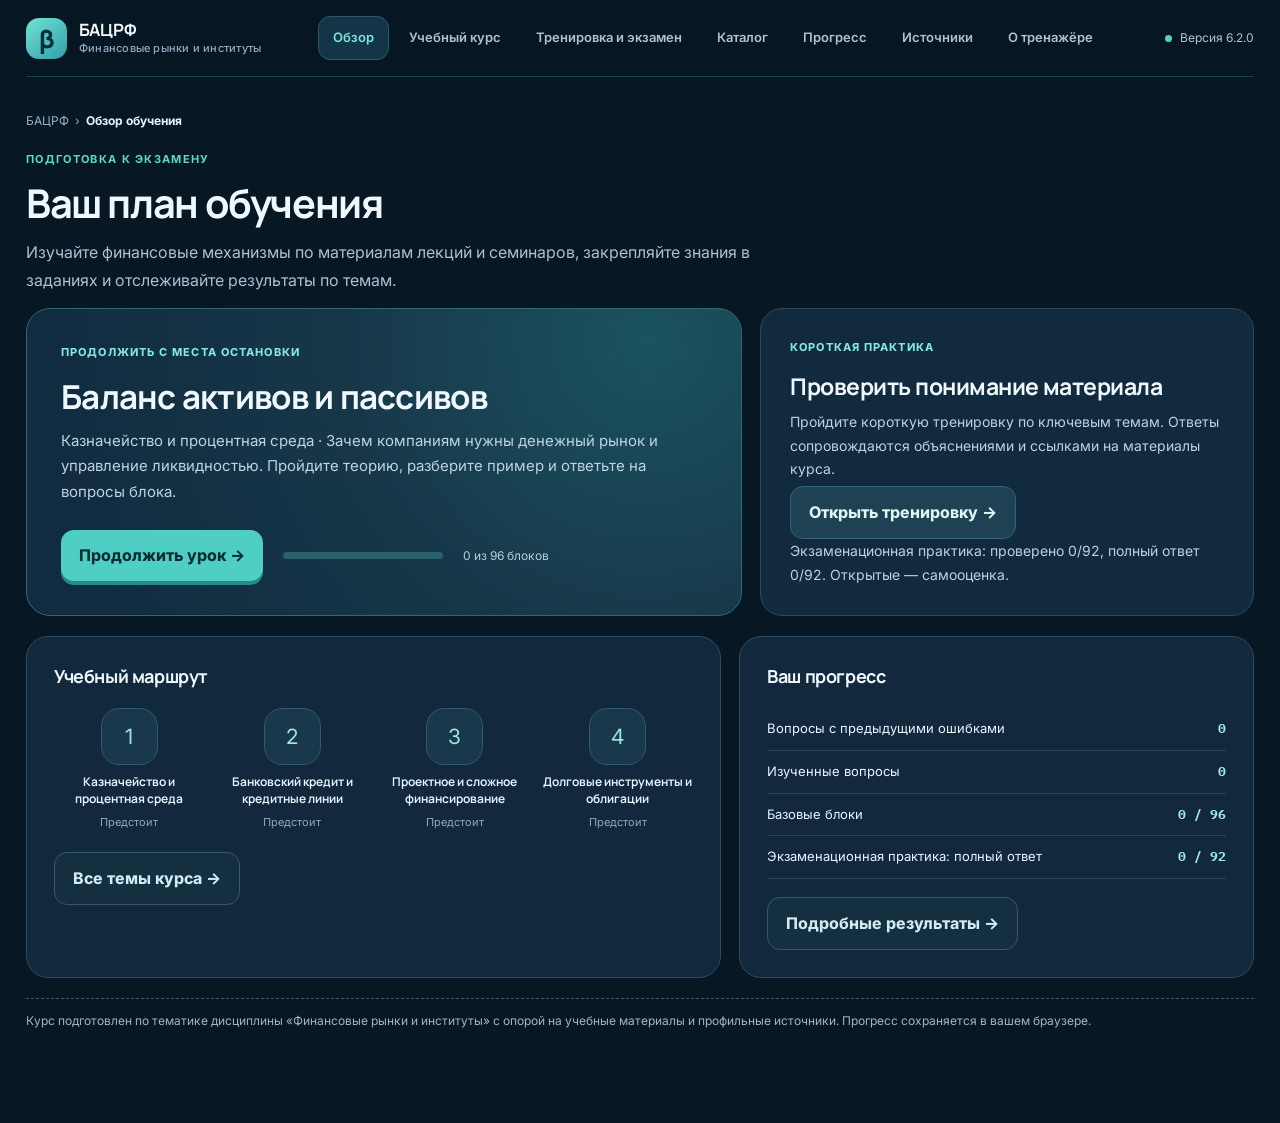
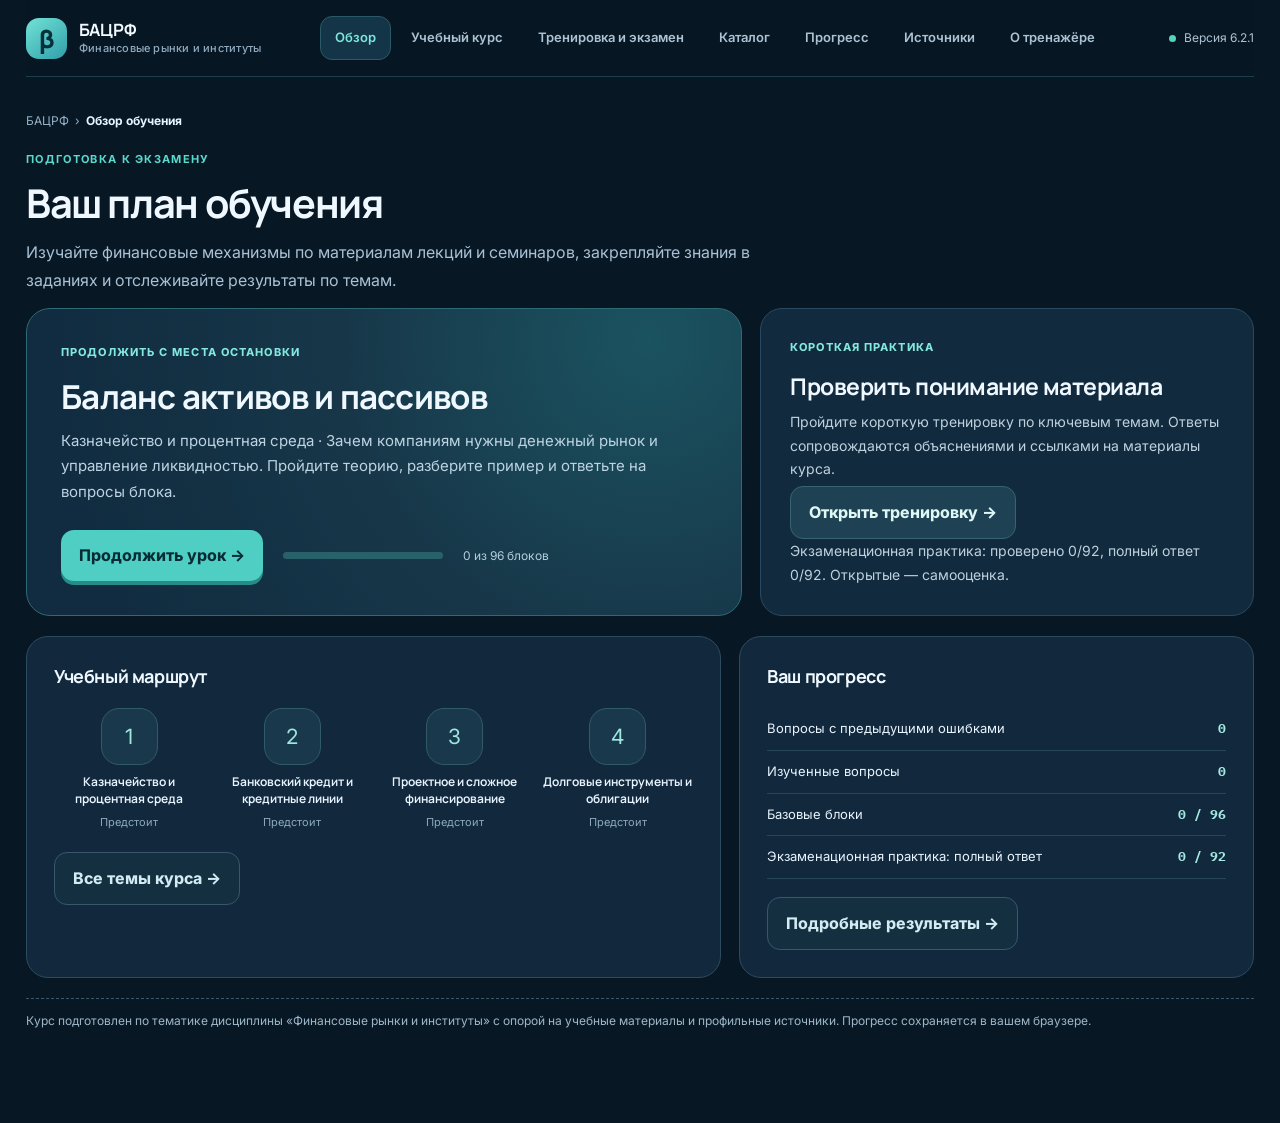
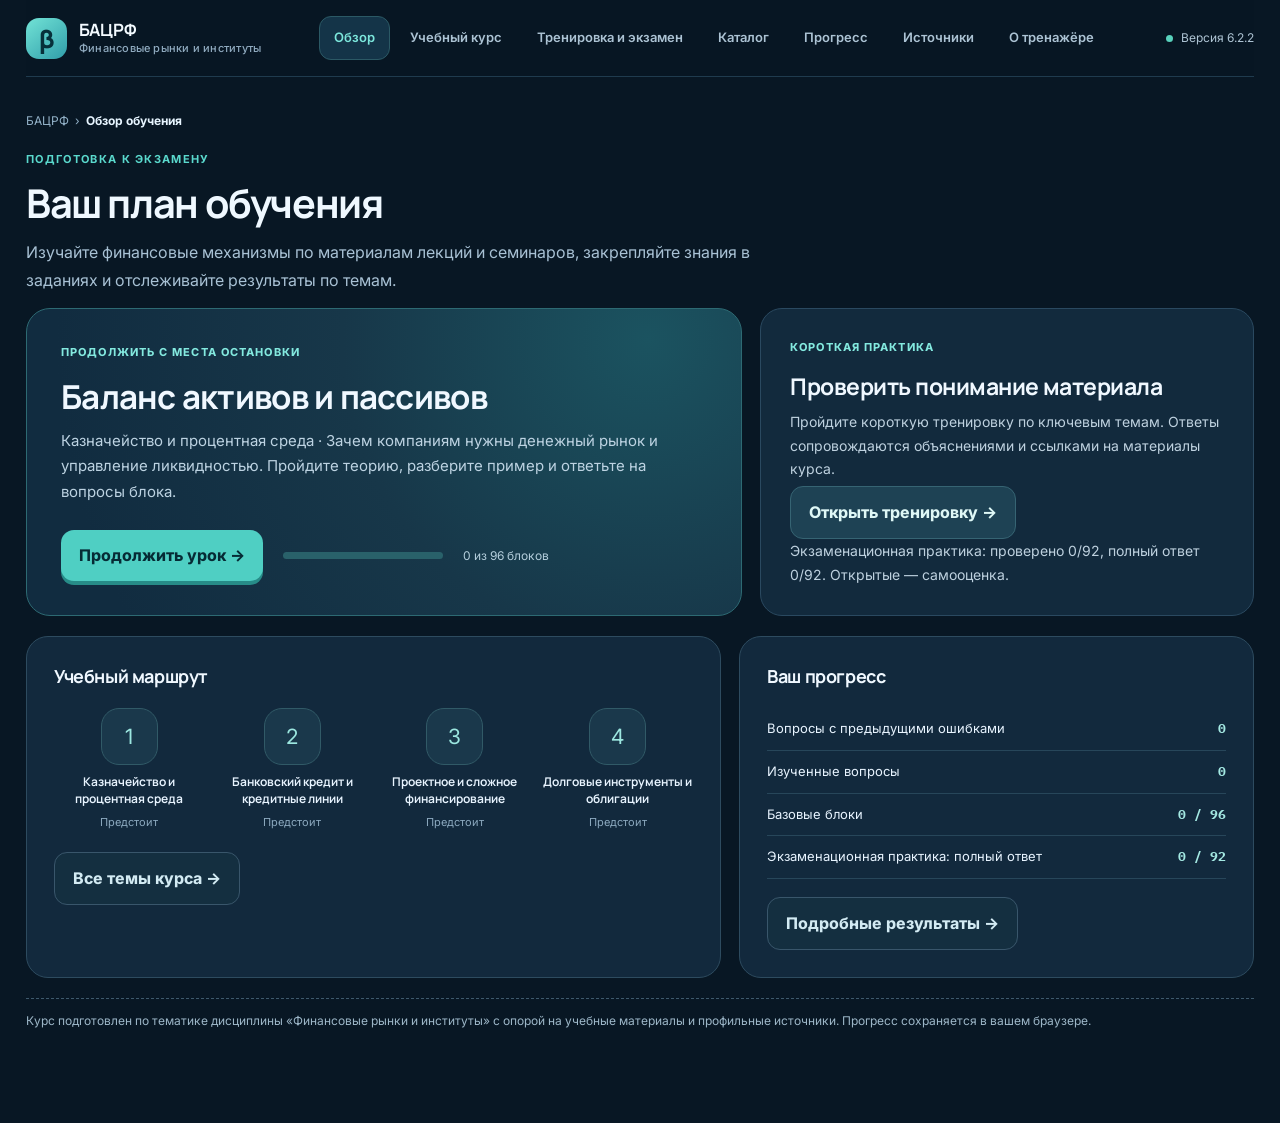
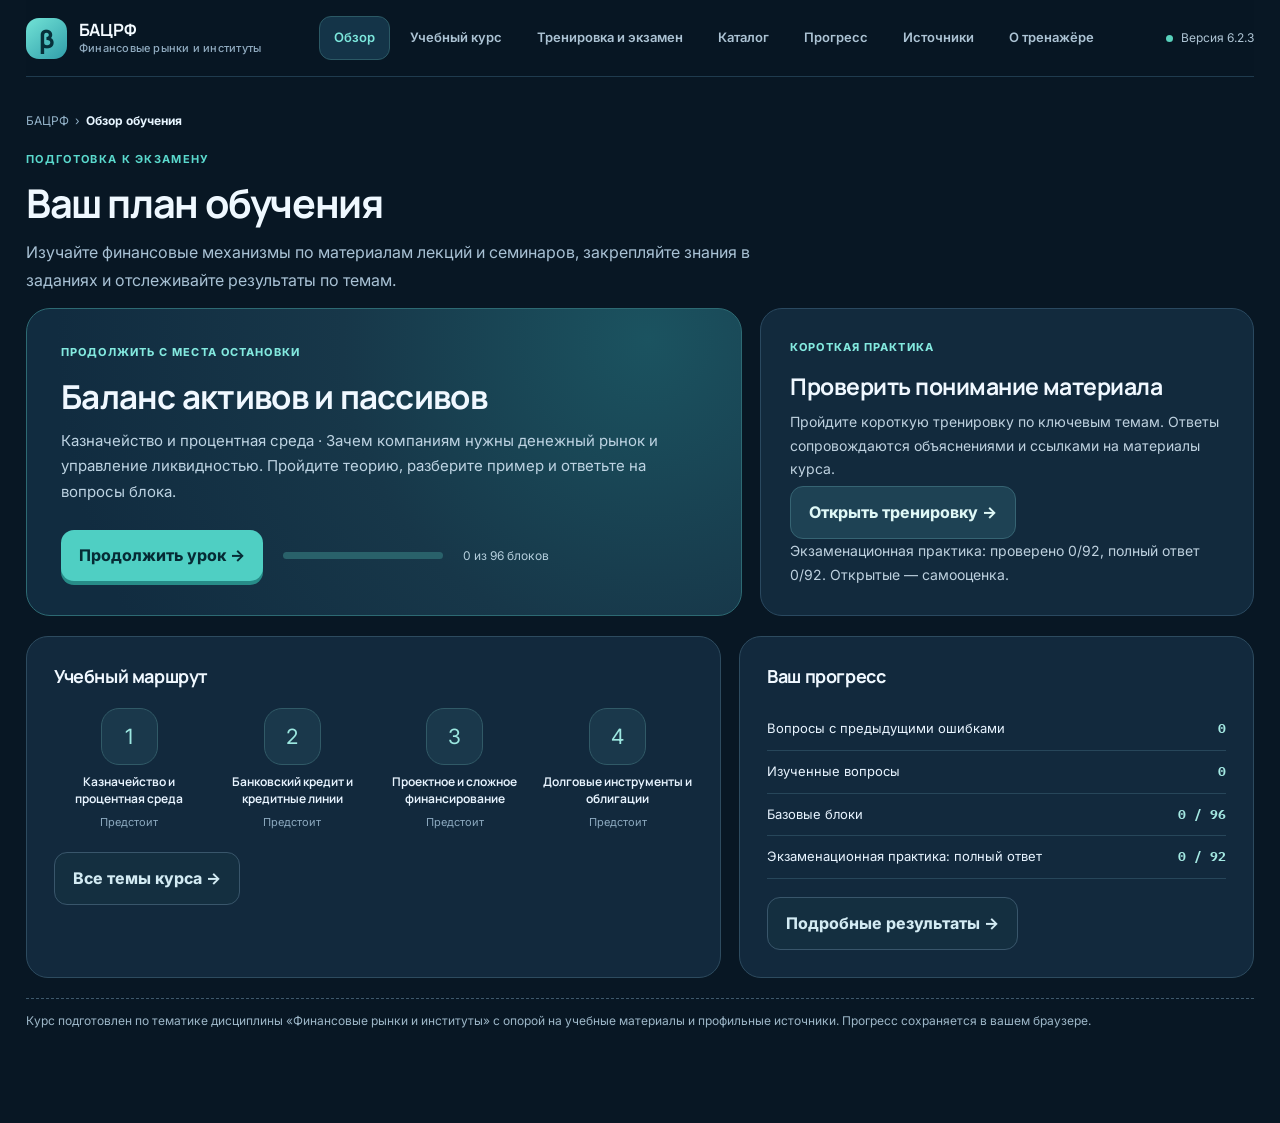
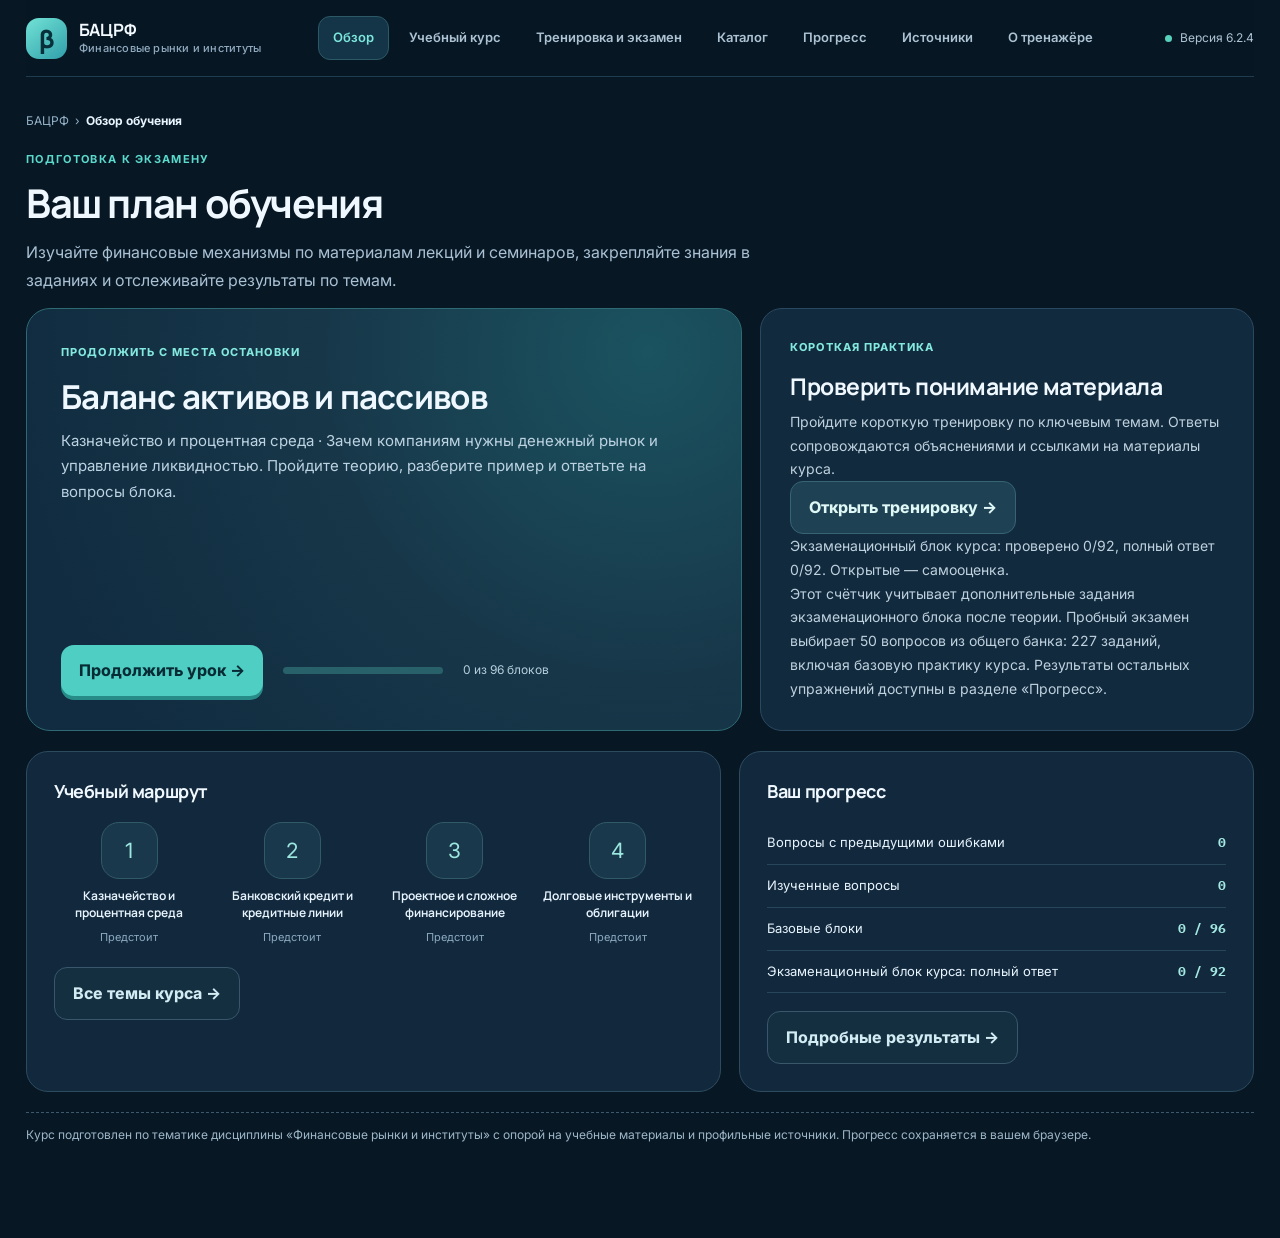
